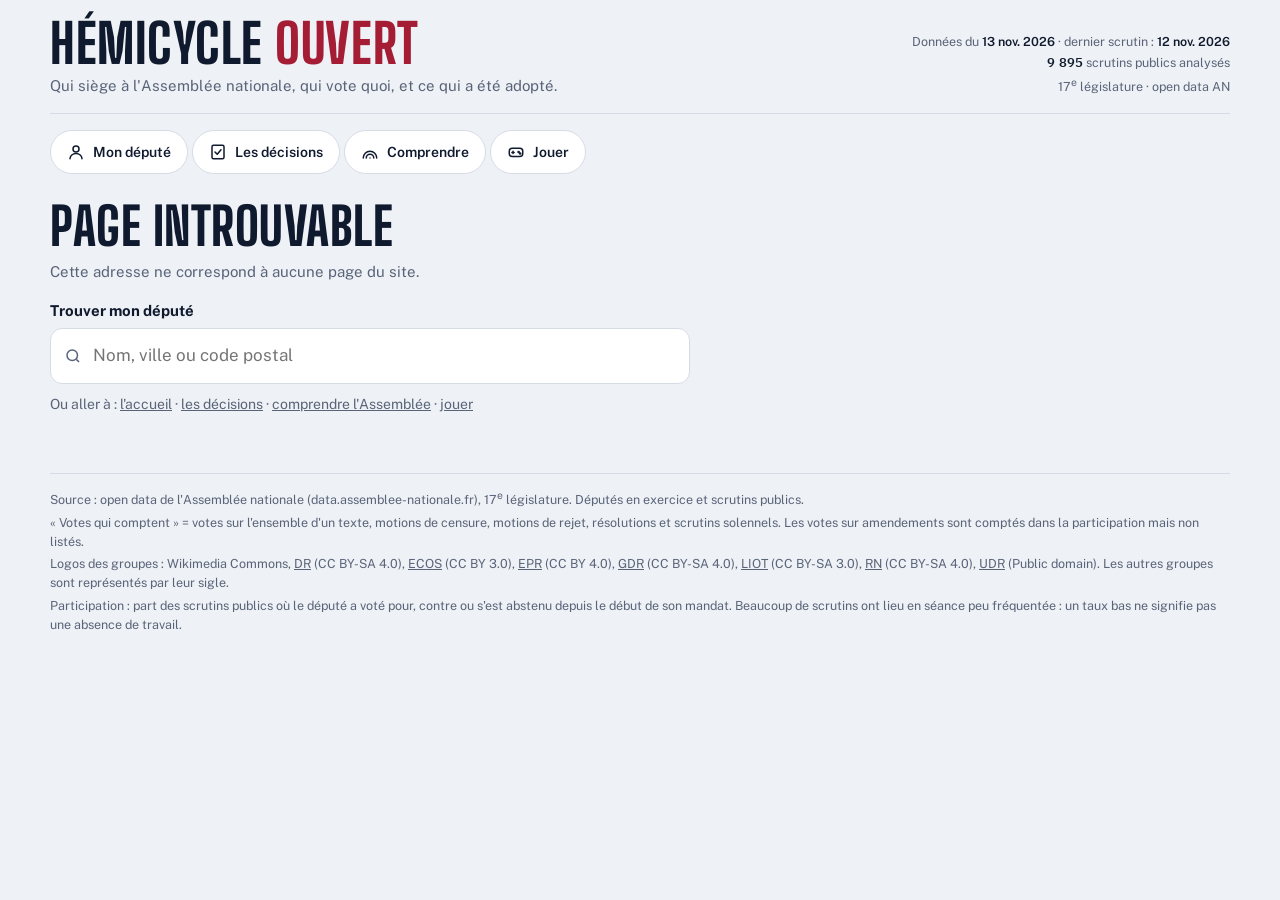
==== index.html @ 02a66fab "Page de vote : en-tête des colonnes pour, contre, abstentions Co-Authored-By: Claude Opus 5.5 <norep" ====
<!doctype html>
<html lang="fr">
<head>
<meta charset="utf-8">
<meta name="viewport" content="width=device-width, initial-scale=1, viewport-fit=cover">
<meta name="description" content="L'Assemblée nationale en un coup d'œil : hémicycle interactif, fiches des 577 députés, votes clés par thème et jeu « Devine le vote ».">
<style>:root{color-scheme:light;padding-top:env(safe-area-inset-top,0px);padding-bottom:env(safe-area-inset-bottom,0px)}body{margin:0;font:14px system-ui,sans-serif}img{max-width:100%}[hidden]{display:none!important}</style>
<title>Hémicycle ouvert</title>
<link rel="preconnect" href="https://fonts.googleapis.com">
<link rel="preconnect" href="https://fonts.gstatic.com" crossorigin>
<link rel="stylesheet" href="https://fonts.googleapis.com/css2?family=Big+Shoulders+Display:wght@600;800&family=IBM+Plex+Mono:wght@400;600&family=Public+Sans:ital,wght@0,400;0,500;0,600;0,700;1,400&display=swap">
<style>
:root{
  --bg:#EEF1F5; --surface:#FFFFFF; --surface-2:#F6F8FB; --ink:#101A2E; --muted:#5A6479; --line:#D6DCE6;
  --accent:#A51D35; --accent-ink:#FFFFFF; --pour:#23784A; --contre:#B3261E; --abst:#C07F0A; --absent:#B9C1CE;
  --shadow:0 1px 2px rgba(16,26,46,.06),0 8px 24px rgba(16,26,46,.06);
  --display:"Big Shoulders Display","Arial Narrow",Impact,sans-serif;
  --body:"Public Sans",system-ui,-apple-system,"Segoe UI",sans-serif;
  --mono:"IBM Plex Mono",ui-monospace,Menlo,Consolas,monospace;
}
@media (prefers-color-scheme: dark){
  :root:not([data-theme="light"]){
    color-scheme:dark;
    --bg:#0B111E; --surface:#141C2C; --surface-2:#1A2336; --ink:#E7EBF3; --muted:#98A2B7; --line:#27324A;
    --accent:#E2566C; --accent-ink:#1A0006; --pour:#4CC283; --contre:#F0605A; --abst:#E9AE3C; --absent:#46516A;
    --shadow:0 1px 2px rgba(0,0,0,.3),0 8px 24px rgba(0,0,0,.25);
  }
}
:root[data-theme="dark"]{
  color-scheme:dark;
  --bg:#0B111E; --surface:#141C2C; --surface-2:#1A2336; --ink:#E7EBF3; --muted:#98A2B7; --line:#27324A;
  --accent:#E2566C; --accent-ink:#1A0006; --pour:#4CC283; --contre:#F0605A; --abst:#E9AE3C; --absent:#46516A;
  --shadow:0 1px 2px rgba(0,0,0,.3),0 8px 24px rgba(0,0,0,.25);
}
*{box-sizing:border-box}
[hidden]{display:none!important}
body{background:var(--bg);color:var(--ink);font-family:var(--body);font-size:15px;line-height:1.5;padding-inline:16px}
.wrap{max-width:1180px;margin:0 auto;padding-block:20px 60px}
a{color:inherit}
button{font:inherit;color:inherit}
:focus-visible{outline:2px solid var(--accent);outline-offset:2px}
.num{font-family:var(--mono);font-variant-numeric:tabular-nums}

/* header */
header.top{display:flex;flex-wrap:wrap;align-items:flex-end;justify-content:space-between;gap:12px 24px;padding-bottom:16px;border-bottom:1px solid var(--line)}
.brand{text-decoration:none;color:inherit;display:block}
.brand-title{display:block;font-family:var(--display);font-weight:800;font-size:clamp(34px,6vw,54px);line-height:.9;letter-spacing:.01em;margin:0;text-transform:uppercase}
.brand-title span{color:var(--accent)}
.brand-sub{display:block;margin:6px 0 0;color:var(--muted);max-width:60ch}
.fresh{font-size:12.5px;color:var(--muted);display:flex;flex-direction:column;gap:2px;text-align:right}
.fresh b{color:var(--ink);font-weight:600}
.mainnav{display:flex;gap:4px;margin:16px 0 20px;flex-wrap:wrap}
.mainnav a{text-decoration:none;display:inline-flex;align-items:center;gap:8px;min-height:44px;border:1px solid var(--line);background:var(--surface);padding:9px 16px;border-radius:999px;cursor:pointer;font-weight:600;font-size:14px}
.mainnav a[aria-current="page"]{background:var(--ink);color:var(--bg);border-color:var(--ink)}

/* hemicycle */
.hemi-card{background:var(--surface);border:1px solid var(--line);border-radius:14px;padding:18px 18px 10px;box-shadow:var(--shadow)}
.hemi-head{display:flex;flex-wrap:wrap;gap:10px 16px;align-items:center;justify-content:space-between}
.hemi-head h2{font-family:var(--display);font-weight:800;font-size:26px;margin:0;text-transform:uppercase;letter-spacing:.02em}
.search{position:relative;flex:1 1 260px;max-width:380px}
.search input{width:100%;padding:10px 12px 10px 36px;border:1px solid var(--line);border-radius:10px;background:var(--surface-2);color:var(--ink);font:inherit}
.search svg{position:absolute;left:11px;top:50%;transform:translateY(-50%);width:16px;height:16px;stroke:var(--muted)}
.results{position:absolute;z-index:20;left:0;right:0;top:calc(100% + 4px);background:var(--surface);border:1px solid var(--line);border-radius:10px;box-shadow:var(--shadow);max-height:320px;overflow:auto}
.results button{display:flex;gap:10px;align-items:center;width:100%;text-align:left;padding:8px 12px;border:0;background:none;cursor:pointer}
.results button:hover,.results button:focus{background:var(--surface-2)}
.results small{color:var(--muted)}
.hemi-svg-wrap{position:relative;margin-top:6px}
svg.hemi{width:100%;height:auto;display:block}
#hemi{max-width:880px;margin:0 auto}
svg.hemi circle{transition:opacity .2s, r .15s;cursor:pointer}
svg.hemi circle.dim{opacity:.13}
svg.hemi circle.hit{stroke:var(--ink);stroke-width:2}
.hemi-center{position:absolute;left:50%;bottom:4%;transform:translateX(-50%);text-align:center;pointer-events:none}
.hemi-center .big{font-family:var(--display);font-weight:800;font-size:clamp(40px,8vw,72px);line-height:.85}
.hemi-center .lbl{font-size:12px;color:var(--muted);text-transform:uppercase;letter-spacing:.08em}
.tip{position:fixed;z-index:50;pointer-events:none;background:var(--ink);color:var(--bg);padding:6px 10px;border-radius:8px;font-size:13px;white-space:nowrap}
.tip small{opacity:.75}
.legend{display:flex;flex-wrap:wrap;gap:6px;margin:10px 0 6px}
.chip{display:inline-flex;align-items:center;gap:7px;border:1px solid var(--line);background:var(--surface);padding:5px 11px 5px 7px;border-radius:999px;cursor:pointer;font-size:13px;font-weight:600}
.chip .sw{width:14px;height:14px;border-radius:50%;box-shadow:inset 0 0 0 1px rgba(0,0,0,.15)}
.chip .n{font-family:var(--mono);font-weight:400;color:var(--muted);font-size:12px}
.chip[aria-pressed="true"]{border-color:var(--ink);box-shadow:inset 0 0 0 1px var(--ink)}
.hint{font-size:12.5px;color:var(--muted);margin:4px 0 0}

/* groups overview */
section.block{margin-top:26px}
.block-h{display:flex;align-items:baseline;justify-content:space-between;gap:12px;flex-wrap:wrap;margin-bottom:12px}
.block-h h1,.block-h h2{font-family:var(--display);font-weight:800;font-size:28px;margin:0;text-transform:uppercase;letter-spacing:.02em;text-wrap:balance}
.block-h p{margin:0;color:var(--muted);font-size:13.5px}
.gcards{display:grid;grid-template-columns:repeat(auto-fill,minmax(250px,1fr));gap:12px}
.gcard{background:var(--surface);border:1px solid var(--line);border-radius:12px;padding:14px 16px;cursor:pointer;text-align:left;display:grid;gap:8px;position:relative;overflow:hidden}
.gcard:hover{border-color:var(--muted)}
.gcard .band{position:absolute;inset:0 0 auto 0;height:5px}
.gbadge{position:relative;display:inline-grid;place-items:center;border-radius:12px;font-family:var(--display);font-weight:800;letter-spacing:.02em;line-height:1;overflow:hidden;box-shadow:inset 0 0 0 1px rgba(0,0,0,.12),0 1px 2px rgba(0,0,0,.12);flex:none}
.gbadge img{position:absolute;inset:0;width:100%;height:100%;object-fit:contain;background:#fff}
.gcard .gbadge{position:absolute;top:14px;right:14px;width:48px;height:48px;font-size:15px}
.gcard .ab{padding-right:56px;font-family:var(--display);font-weight:800;font-size:26px;line-height:1;margin-top:4px}
.gcard .ln{font-size:13px;color:var(--muted);min-height:2.6em;padding-right:56px}
.gcard .row{display:flex;justify-content:space-between;font-size:12.5px;color:var(--muted)}
.gcard .row b{color:var(--ink);font-family:var(--mono);font-weight:600}
.meter{height:6px;background:var(--surface-2);border-radius:3px;overflow:hidden}
.meter i{display:block;height:100%}

/* group panel */
.gpanel{background:var(--surface);border:1px solid var(--line);border-radius:14px;overflow:hidden;box-shadow:var(--shadow)}
.gp-top{padding:18px 20px;display:flex;flex-wrap:wrap;gap:14px 24px;align-items:center;justify-content:space-between;border-bottom:1px solid var(--line);position:relative}
.gp-top .band{position:absolute;left:0;top:0;bottom:0;width:8px}
.gp-top h1{font-family:var(--display);font-weight:800;font-size:clamp(28px,5vw,42px);line-height:.95;margin:0;text-transform:uppercase}
.gp-top .full{color:var(--muted);font-size:14px}
.back{border:1px solid var(--line);background:var(--surface-2);border-radius:8px;padding:6px 12px;cursor:pointer;font-size:13px;font-weight:600}
.stats{display:grid;grid-template-columns:repeat(auto-fit,minmax(140px,1fr));gap:1px;background:var(--line)}
.stat{background:var(--surface);padding:12px 16px}
.stat .v{font-family:var(--display);font-weight:800;font-size:30px;line-height:1}
.stat .k{font-size:12px;color:var(--muted);text-transform:uppercase;letter-spacing:.06em;margin-top:4px}
.gp-body{padding:16px 20px 20px;display:grid;gap:18px}
.toolbar{display:flex;flex-wrap:wrap;gap:8px;align-items:center}
.toolbar label{font-size:13px;color:var(--muted)}
select,.seg button{font:inherit;font-size:13px;border:1px solid var(--line);background:var(--surface-2);color:var(--ink);border-radius:8px;padding:6px 10px}
.seg{display:inline-flex;border:1px solid var(--line);border-radius:9px;overflow:hidden}
.seg button{border:0;border-radius:0;cursor:pointer;background:var(--surface)}
.seg button[aria-pressed="true"]{background:var(--ink);color:var(--bg)}
.members{display:grid;grid-template-columns:repeat(auto-fill,minmax(210px,1fr));gap:8px}
.mcard{display:flex;gap:10px;align-items:center;text-align:left;border:1px solid var(--line);background:var(--surface-2);border-radius:10px;padding:9px 10px;cursor:pointer;min-width:0}
.mcard:hover{border-color:var(--muted)}
.av{flex:none;width:38px;height:38px;border-radius:50%;display:grid;place-items:center;font-family:var(--display);font-weight:800;font-size:16px;color:#fff;text-shadow:0 1px 1px rgba(0,0,0,.35)}
.mcard .who{min-width:0;flex:1}
.mcard .nm{font-weight:600;font-size:14px;white-space:nowrap;overflow:hidden;text-overflow:ellipsis}
.mcard .pl{font-size:12px;color:var(--muted);white-space:nowrap;overflow:hidden;text-overflow:ellipsis}
.mcard .sc{font-family:var(--mono);font-size:12px;color:var(--muted);text-align:right}
.gvotes{display:grid;gap:6px}
.gv{display:grid;grid-template-columns:auto 1fr auto;gap:10px;align-items:center;font-size:13.5px;padding:6px 0;border-bottom:1px dashed var(--line)}
.gv:last-child{border-bottom:0}
.gv .t{min-width:0;overflow:hidden;text-overflow:ellipsis;white-space:nowrap}
.gv .d{font-family:var(--mono);font-size:12px;color:var(--muted)}

/* position pills */
.pos{display:inline-flex;align-items:center;gap:5px;font-size:12px;font-weight:700;padding:2px 9px;border-radius:999px;white-space:nowrap;text-transform:uppercase;letter-spacing:.04em}
.pos.p{background:color-mix(in srgb,var(--pour) 16%,transparent);color:var(--pour)}
.pos.c{background:color-mix(in srgb,var(--contre) 16%,transparent);color:var(--contre)}
.pos.a{background:color-mix(in srgb,var(--abst) 18%,transparent);color:var(--abst)}
.pos.n,.pos.x{background:var(--surface-2);color:var(--muted)}

/* votes */
.cats{display:flex;flex-wrap:wrap;gap:6px;margin-bottom:12px}
.cat{border:1px solid var(--line);background:var(--surface);border-radius:999px;padding:6px 12px;cursor:pointer;font-size:13px;font-weight:600;display:inline-flex;gap:6px;align-items:center}
.cat .n{font-family:var(--mono);font-weight:400;color:var(--muted);font-size:12px}
.cat[aria-pressed="true"]{background:var(--accent);color:var(--accent-ink);border-color:var(--accent)}
.cat[aria-pressed="true"] .n{color:inherit;opacity:.8}
.vlist{display:grid;gap:10px}
.vcard{background:var(--surface);border:1px solid var(--line);border-radius:12px;overflow:hidden}
.vsum{display:grid;cursor:pointer;grid-template-columns:1fr;gap:10px;padding:14px 16px;cursor:pointer;width:100%;text-align:left;border:0;background:none}
.vmeta{display:flex;flex-wrap:wrap;gap:6px 10px;align-items:center;font-size:12px;color:var(--muted)}
.tag{border:1px solid var(--line);border-radius:6px;padding:1px 7px;font-size:11.5px;font-weight:600;text-transform:uppercase;letter-spacing:.05em}
.res{font-weight:800;font-size:12px;text-transform:uppercase;letter-spacing:.06em;padding:2px 8px;border-radius:6px;color:#fff}
.res.ok{background:var(--pour)} .res.ko{background:var(--contre)}
:root .res{color:var(--surface)}
.vtitle{font-weight:600;font-size:16px;line-height:1.35;text-wrap:balance}
.vsub{font-size:13px;color:var(--muted);margin-top:2px}
.bar{display:flex;height:10px;border-radius:5px;overflow:hidden;background:var(--surface-2)}
.bar i{display:block;height:100%}
.bar .bp{background:var(--pour)} .bar .bc{background:var(--contre)} .bar .ba{background:var(--abst)}
.bnums{display:flex;gap:14px;font-size:12.5px;color:var(--muted);flex-wrap:wrap}
.bnums b{font-family:var(--mono);color:var(--ink)}
.gdots{display:flex;flex-wrap:wrap;gap:4px}
.gdot{display:inline-flex;align-items:center;gap:4px;font-size:11px;font-weight:700;padding:2px 7px 2px 3px;border-radius:999px;background:var(--surface-2)}
.gdot i{width:12px;height:12px;border-radius:50%;display:inline-block}
.vdetail{border-top:1px solid var(--line);padding:14px 16px;display:grid;grid-template-columns:minmax(0,1.1fr) minmax(0,1fr);gap:18px;background:var(--surface-2)}
@media (max-width:760px){.vdetail{grid-template-columns:1fr}}
.gtable{width:100%;border-collapse:collapse;font-size:13px}
.gtable td{padding:5px 4px;border-bottom:1px solid var(--line)}
.gtable td.r{text-align:right;font-family:var(--mono);font-variant-numeric:tabular-nums}
.minibar{display:flex;height:8px;border-radius:4px;overflow:hidden;min-width:90px;background:var(--surface)}
.minibar i{height:100%}
.links{display:flex;flex-wrap:wrap;gap:8px;margin-top:10px}
.lnk{display:inline-flex;align-items:center;gap:6px;font-size:13px;font-weight:600;text-decoration:none;border:1px solid var(--line);background:var(--surface);padding:6px 11px;border-radius:8px}
.lnk:hover{border-color:var(--accent);color:var(--accent)}
.lnk svg{width:13px;height:13px}
.more{display:block;margin:14px auto 0;border:1px solid var(--line);background:var(--surface);padding:9px 18px;border-radius:999px;cursor:pointer;font-weight:600}
.empty{padding:30px;text-align:center;color:var(--muted);background:var(--surface);border:1px dashed var(--line);border-radius:12px}

/* sheet */
.overlay{position:fixed;inset:0;background:rgba(8,12,22,.5);z-index:60;display:flex;justify-content:flex-end}
.sheet{background:var(--surface);width:min(520px,100%);height:100%;overflow:auto;box-shadow:-10px 0 40px rgba(0,0,0,.25);animation:slide .22s ease-out;padding-top:env(safe-area-inset-top,0px);padding-bottom:env(safe-area-inset-bottom,0px)}
@keyframes slide{from{transform:translateX(30px);opacity:.4}to{transform:none;opacity:1}}
@media (max-width:600px){.overlay{align-items:flex-end}.sheet{height:92%;border-radius:16px 16px 0 0;animation:up .22s ease-out}@keyframes up{from{transform:translateY(40px)}to{transform:none}}}
.sh-top{padding:20px 20px 16px;position:relative;border-bottom:1px solid var(--line)}
.sh-top .band{position:absolute;inset:0 0 auto 0;height:6px}
.sh-close{position:absolute;right:12px;top:14px;border:1px solid var(--line);background:var(--surface-2);border-radius:8px;width:34px;height:34px;cursor:pointer;font-size:18px;line-height:1}
.sh-id{display:flex;gap:14px;align-items:center;margin-top:6px;padding-right:40px}
.sh-id .av{width:58px;height:58px;font-size:24px}
.sh-id h3{margin:0;font-family:var(--display);font-weight:800;font-size:30px;line-height:.95;text-transform:uppercase;text-wrap:balance}
.sh-id .gname{font-size:13px;font-weight:600;margin-top:4px;display:flex;align-items:center;gap:6px}
.facts{display:grid;grid-template-columns:auto 1fr;gap:4px 14px;font-size:13.5px;margin-top:14px}
.facts dt{color:var(--muted)}
.facts dd{margin:0}
.sh-sec{padding:16px 20px;border-bottom:1px solid var(--line)}
.sh-sec h4{margin:0 0 10px;font-size:12px;text-transform:uppercase;letter-spacing:.08em;color:var(--muted)}
.gauges{display:grid;grid-template-columns:repeat(3,1fr);gap:10px}
.gauge{text-align:center}
.gauge svg{width:100%;max-width:92px;height:auto}
.gauge .k{font-size:11.5px;color:var(--muted);line-height:1.3}
.gauge .cmp{font-size:11px;color:var(--muted)}
.dvote{display:grid;grid-template-columns:1fr auto;gap:4px 10px;padding:8px 0;border-bottom:1px dashed var(--line);font-size:13.5px}
.dvote:last-child{border-bottom:0}
.dvote .pos,.gv .pos{align-self:start}
.dvote .d{font-family:var(--mono);font-size:11.5px;color:var(--muted)}
.dvote a{text-decoration:none}
.dvote a:hover{text-decoration:underline}
.note{font-size:12px;color:var(--muted);line-height:1.45}

/* game */
.game{background:var(--surface);border:1px solid var(--line);border-radius:14px;padding:22px;box-shadow:var(--shadow);max-width:760px}
.game .q{font-size:13px;text-transform:uppercase;letter-spacing:.08em;color:var(--muted)}
.game .who{display:flex;align-items:center;gap:10px;font-family:var(--display);font-weight:800;font-size:clamp(26px,5vw,38px);text-transform:uppercase;line-height:1;margin:10px 0}
.game .who .sw{width:22px;height:22px;border-radius:50%}
.game .txt{font-size:18px;font-weight:600;line-height:1.35;text-wrap:balance}
.game .ctx{font-size:13px;color:var(--muted);margin-top:6px}
.answers{display:grid;grid-template-columns:repeat(3,1fr);gap:10px;margin-top:18px}
@media (max-width:480px){.answers{grid-template-columns:1fr}}
.answers button{padding:14px 10px;border-radius:12px;border:2px solid var(--line);background:var(--surface-2);cursor:pointer;font-weight:800;font-size:15px;text-transform:uppercase;letter-spacing:.05em}
.answers button[data-v="pour"]:hover{border-color:var(--pour);color:var(--pour)}
.answers button[data-v="contre"]:hover{border-color:var(--contre);color:var(--contre)}
.answers button[data-v="abstention"]:hover{border-color:var(--abst);color:var(--abst)}
.answers button.right{border-color:var(--pour);background:color-mix(in srgb,var(--pour) 14%,var(--surface))}
.answers button.wrong{border-color:var(--contre);background:color-mix(in srgb,var(--contre) 12%,var(--surface))}
.verdict{margin-top:16px;padding:14px;border-radius:10px;background:var(--surface-2);font-size:14px}
.verdict b.ok{color:var(--pour)} .verdict b.ko{color:var(--contre)}
.score{display:flex;gap:18px;margin-top:18px;padding-top:14px;border-top:1px solid var(--line);font-size:13px;color:var(--muted);flex-wrap:wrap;align-items:center}
.score b{font-family:var(--display);font-weight:800;font-size:26px;color:var(--ink);margin-right:4px}
.next{margin-left:auto;border:0;background:var(--accent);color:var(--accent-ink);padding:10px 18px;border-radius:999px;font-weight:700;cursor:pointer}

.ib{display:inline-grid;place-items:center;width:20px;height:20px;border-radius:50%;border:1.5px solid var(--muted);color:var(--muted);font:700 12px/1 var(--body);font-style:normal;cursor:help;vertical-align:2px;margin-left:6px;background:var(--surface);flex:none;padding:0}
.ib:hover,.ib:focus-visible,.ib[aria-expanded="true"]{border-color:var(--accent);color:var(--accent-ink);background:var(--accent)}
.pop{position:fixed;z-index:70;width:min(360px,calc(100vw - 24px));background:var(--surface);color:var(--ink);border:1px solid var(--line);border-radius:12px;box-shadow:0 12px 36px rgba(8,12,22,.28);padding:14px 16px;font-size:14px;line-height:1.5}
.pop .k{font-size:11px;text-transform:uppercase;letter-spacing:.08em;color:var(--accent);font-weight:700;margin-bottom:4px}
.pop p{margin:0}
.pop .meta{margin-top:10px;padding-top:8px;border-top:1px dashed var(--line);display:grid;gap:3px;font-size:12.5px;color:var(--muted)}
.pop .meta b{color:var(--ink);font-weight:600}
.pop .src{font-size:11.5px;color:var(--muted);margin-top:8px;font-style:italic}
.tlist{display:grid;gap:10px;font-size:13.5px}
.trow{display:grid;grid-template-columns:22px 1fr;gap:8px;align-items:start}
.trow .ic{width:22px;height:22px;border-radius:6px;display:grid;place-items:center;background:var(--surface-2);color:var(--muted);font-weight:700;font-size:12px}
.trow b{font-weight:600}
.dport{border:1px solid var(--line);border-radius:8px;padding:8px 10px;background:var(--surface-2);display:grid;gap:3px;font-size:13px}
.dport .d{font-family:var(--mono);font-size:11.5px;color:var(--muted)}
.dport .m{color:var(--muted);font-style:italic}
.sh-sec h4 .ib{vertical-align:-5px}
.vresume{font-size:14px;margin:0 0 10px;padding:10px 12px;border-left:3px solid var(--accent);background:var(--surface)}
.qz{background:var(--surface);border:1px solid var(--line);border-radius:14px;box-shadow:var(--shadow);padding:22px;max-width:820px}
.qz-intro p{max-width:62ch;margin:0 0 10px}
.qz-intro ul{margin:0 0 16px;padding-left:18px;color:var(--muted);font-size:14px;display:grid;gap:4px}
.btn{border:0;background:var(--accent);color:var(--accent-ink);padding:11px 20px;border-radius:999px;font-weight:700;cursor:pointer;font-size:15px}
.btn.ghost{background:var(--surface-2);color:var(--ink);border:1px solid var(--line)}
.qz-top{display:flex;justify-content:space-between;align-items:center;gap:10px;font-size:13px;color:var(--muted);margin-bottom:8px}
.qz-prog{height:6px;border-radius:3px;background:var(--surface-2);overflow:hidden;margin-bottom:18px}
.qz-prog i{display:block;height:100%;background:var(--accent);transition:width .25s}
.qz-q{font-size:clamp(19px,3vw,24px);font-weight:700;line-height:1.3;text-wrap:balance;margin:6px 0 14px}
.qz-quote{margin:0 0 6px;padding:12px 14px;border-left:3px solid var(--line);background:var(--surface-2);border-radius:0 8px 8px 0;font-size:14px;line-height:1.5}
.qz-quote cite{display:block;margin-top:6px;font-size:12px;color:var(--muted);font-style:normal}
.qz-ans{display:grid;grid-template-columns:repeat(3,1fr);gap:10px;margin-top:18px}
@media (max-width:520px){.qz-ans{grid-template-columns:1fr}}
.qz-ans button{padding:14px 10px;border-radius:12px;border:2px solid var(--line);background:var(--surface-2);cursor:pointer;font-weight:800;font-size:15px}
.qz-ans button[data-a="p"]:hover,.qz-ans button[data-a="p"][aria-pressed="true"]{border-color:var(--pour);color:var(--pour)}
.qz-ans button[data-a="c"]:hover,.qz-ans button[data-a="c"][aria-pressed="true"]{border-color:var(--contre);color:var(--contre)}
.qz-ans button[data-a="s"]:hover,.qz-ans button[data-a="s"][aria-pressed="true"]{border-color:var(--muted)}
.qz-nav{display:flex;justify-content:space-between;margin-top:14px}
.qz-nav button{background:none;border:0;color:var(--muted);cursor:pointer;font-weight:600;font-size:13px;padding:6px 0}
.qz-win{display:flex;gap:18px;align-items:center;flex-wrap:wrap;padding:18px;border-radius:12px;border:2px solid var(--line);margin-bottom:18px}
.qz-win>div:nth-child(2){flex:1 1 240px;min-width:0}
.qz-win h3{margin:2px 0 4px;font-family:var(--display);font-weight:800;font-size:clamp(24px,3.6vw,32px);line-height:1;text-transform:uppercase;text-wrap:balance}
.qz-win .pct{font-family:var(--display);font-weight:800;font-size:48px;line-height:1;margin-left:auto}
.qz-rank{display:grid;gap:6px;margin:8px 0 20px}
.qz-rank .r{display:grid;grid-template-columns:70px 1fr 48px;gap:10px;align-items:center;font-size:13px;cursor:pointer;background:none;border:0;padding:2px 0;text-align:left}
.qz-rank .r b{font-weight:700}
.qz-rank .r .tr{height:12px;background:var(--surface-2);border-radius:6px;overflow:hidden}
.qz-rank .r .tr i{display:block;height:100%}
.qz-rank .r .v{font-family:var(--mono);text-align:right}
.qz-det{width:100%;border-collapse:collapse;font-size:13px}
.qz-det td:first-child{min-width:190px}
.qz-det td,.qz-det th{padding:7px 5px;border-bottom:1px solid var(--line);text-align:left;vertical-align:top}
.qz-det th{font-size:11px;text-transform:uppercase;letter-spacing:.06em;color:var(--muted);font-weight:600}
.qz-det .gd{display:flex;flex-wrap:wrap;gap:3px}
.qz-det .gd i{width:10px;height:10px;border-radius:50%;display:inline-block}
.qz-actions{display:flex;flex-wrap:wrap;gap:10px;margin:14px 0 6px}
footer{margin-top:40px;padding-top:14px;border-top:1px solid var(--line);font-size:12.5px;color:var(--muted);display:grid;gap:4px}
@media (prefers-reduced-motion:reduce){*{animation:none!important;transition:none!important}}
/* pages : en-têtes de vue, grande recherche, listes */
.view>h1:focus,.view h1:focus{outline:none}
.pagehead{padding:8px 0 18px}
.pagehead h1{font-family:var(--display);font-weight:800;font-size:clamp(32px,5.4vw,52px);line-height:.95;text-transform:uppercase;letter-spacing:.01em;margin:0 0 10px;text-wrap:balance}
.pagehead .lead{margin:0 0 16px;color:var(--muted);max-width:62ch}
.pagehead .lead b{color:var(--ink)}
.biglabel{display:block;font-weight:700;font-size:15px;margin:0 0 6px}
.search-big{max-width:640px}
.search-big input{padding:14px 14px 14px 42px;font-size:17px;border-radius:12px;background:var(--surface)}
.search-big svg{left:14px;width:18px;height:18px}
.pagehead .sub{margin:10px 0 0;color:var(--muted);font-size:14px}
.results a{display:flex;gap:10px;align-items:center;width:100%;text-decoration:none;padding:8px 12px;min-height:44px}
.results a:hover,.results a:focus{background:var(--surface-2)}
.deplist{columns:3 260px;column-gap:28px}
.dgrp{break-inside:avoid;margin:0 0 16px}
.dgrp h3{font-size:14px;margin:0 0 4px;text-transform:uppercase;letter-spacing:.06em}
.dgrp ul{list-style:none;margin:0;padding:0;display:grid;gap:2px}
.dgrp li{font-size:14px}
.dgrp li a{font-weight:600}
.dgrp small{color:var(--muted)}
.playcards{display:grid;grid-template-columns:repeat(auto-fit,minmax(260px,1fr));gap:14px}
.playcard{display:flex;flex-direction:column;gap:6px;padding:20px;border-radius:14px;border:1px solid var(--line);background:var(--surface);box-shadow:var(--shadow);text-decoration:none}
.playcard:hover{border-color:var(--accent)}
.pc-t{font-family:var(--display);font-weight:800;font-size:26px;text-transform:uppercase}
.pc-d{color:var(--muted)}
.res-vacant{display:flex;gap:10px;align-items:center;padding:8px 12px;min-height:44px;color:var(--muted)}
.lexlist{margin:0;display:grid;gap:10px;max-width:820px}
.lexitem{background:var(--surface);border:1px solid var(--line);border-radius:12px;padding:12px 16px}
.lexitem dt{font-weight:800;font-size:16px;scroll-margin-top:16px}
.lexitem dt:focus{outline:none}
.lexitem dt:target,.lexitem:has(dt:focus){border-color:var(--accent)}
.lexitem dd{margin:4px 0 0;color:var(--ink)}
a.lex{text-decoration:underline dotted;text-underline-offset:3px}
/* accueil */
.sr-only{position:absolute;width:1px;height:1px;padding:0;margin:-1px;overflow:hidden;clip:rect(0,0,0,0);white-space:nowrap;border:0}
.entries{display:grid;grid-template-columns:repeat(auto-fit,minmax(240px,1fr));gap:12px;margin:8px 0 6px}
.entry{display:flex;flex-direction:column;gap:4px;padding:16px 18px;border-radius:14px;border:1px solid var(--line);background:var(--surface);box-shadow:var(--shadow);text-decoration:none}
.entry:hover{border-color:var(--accent)}
.e-t{font-family:var(--display);font-weight:800;font-size:22px;text-transform:uppercase;letter-spacing:.01em}
.e-d{color:var(--muted);font-size:14px}
.vcards{display:grid;grid-template-columns:repeat(auto-fit,minmax(300px,1fr));gap:12px}
a.vcard.vlink{display:flex;flex-direction:column;gap:8px;padding:16px 18px;text-decoration:none}
a.vcard.vlink:hover{border-color:var(--accent)}
.vlink .vmeta{display:flex;flex-wrap:wrap;gap:6px 10px;align-items:center;font-size:12.5px;color:var(--muted)}
.vlink .vtitle{font-weight:700;font-size:16px;line-height:1.3}
.vbref{font-size:14px;color:var(--muted);display:-webkit-box;-webkit-line-clamp:3;-webkit-box-orient:vertical;overflow:hidden}
.vbref b{color:var(--ink)}
.vres{font-size:13.5px;font-weight:600}
.themechips{display:flex;flex-wrap:wrap;gap:6px;align-items:center;margin-top:12px}
.themechips .lbl{font-size:13px;color:var(--muted);margin-right:4px}
.themechips a{display:inline-flex;align-items:center;min-height:36px;padding:4px 12px;border-radius:999px;border:1px solid var(--line);background:var(--surface);text-decoration:none;font-size:13.5px;font-weight:600}
.gbar{display:flex;height:26px;border-radius:8px;overflow:hidden;gap:2px;background:var(--line)}
.gbar .seg{display:block;min-width:3px}
.gbar-legend{list-style:none;padding:0;margin:10px 0 0;display:flex;flex-wrap:wrap;gap:4px 14px}
.gbar-legend a{display:inline-flex;align-items:center;gap:6px;text-decoration:none;font-weight:600;font-size:13.5px;min-height:32px}
.gbar-legend .sw{width:11px;height:11px;border-radius:50%;display:inline-block}
.gbar-legend .n{color:var(--muted);font-weight:400}
.gbar-maj{margin:8px 0 0;font-size:14px}
.gbar-links{display:flex;flex-wrap:wrap;gap:8px 18px;margin:10px 0 0}
.gbar-links a{font-weight:600}
.btn.mobile-only{display:none}
@media (max-width:760px){.btn.mobile-only{display:inline-flex;align-items:center;justify-content:center;min-height:44px;margin-top:14px;text-decoration:none;width:100%}}
.block.play{border-top:1px dashed var(--line);padding-top:18px}
/* page d'un vote */
.crumb{font-size:14px;margin:4px 0 6px;display:flex;flex-wrap:wrap;gap:6px;align-items:center}
.crumb a{font-weight:600}
.smeta{margin:0 0 6px;color:var(--muted);font-size:14px}
.stitle{font-family:var(--display);font-weight:800;font-size:clamp(28px,4.4vw,44px);line-height:1;text-transform:uppercase;margin:0 0 16px;text-wrap:balance}
.sgrid{display:grid;grid-template-columns:minmax(0,1fr) 320px;gap:20px;align-items:start}
@media (max-width:960px){.sgrid{grid-template-columns:1fr}}
.resbox{background:var(--surface);border:1px solid var(--line);border-left:8px solid var(--contre);border-radius:14px;padding:16px 18px;box-shadow:var(--shadow);display:grid;gap:10px}
.resbox.ok{border-left-color:var(--pour)}
.resbox .big{font-family:var(--display);font-weight:800;font-size:44px;line-height:1;letter-spacing:.02em}
.resbox.ok .big{color:var(--pour)} .resbox.ko .big{color:var(--contre)}
.resbox p{margin:0}
.ssec{margin-top:22px}
.ssec h2,.sidecard h2{font-family:var(--display);font-weight:800;font-size:24px;text-transform:uppercase;margin:0 0 8px}
.ssec p{margin:0 0 8px;max-width:72ch}
.defbox{background:var(--surface-2);border:1px solid var(--line);border-radius:10px;padding:10px 12px;font-size:14px;margin-top:8px}
.glist{list-style:none;margin:8px 0 14px;padding:0;display:grid;gap:2px}
.grow{display:grid;grid-template-columns:12px 64px minmax(0,1fr) 92px 110px 150px;gap:10px;align-items:center;padding:8px 6px;border-bottom:1px solid var(--line)}
.grow .sw{width:12px;height:12px;border-radius:50%}
.gsig{font-weight:800;font-size:13px}
.gname{color:var(--muted);font-size:13.5px;min-width:0}
.gpos{font-weight:700;font-size:13.5px}
.gpos.p{color:var(--pour)} .gpos.c{color:var(--contre)} .gpos.a{color:var(--abst)}
.gnums{display:grid;grid-template-columns:repeat(3,1fr);gap:6px;text-align:right;font-size:13px}
@media (max-width:640px){
  .ghead{display:none}
  .grow{grid-template-columns:12px 64px minmax(0,1fr);row-gap:6px}
  .grow .sw{grid-row:1;grid-column:1}
  .grow .gsig{grid-row:1;grid-column:2}
  .grow .gpos{grid-row:1;grid-column:3;justify-self:end}
  .grow .gname{grid-row:2;grid-column:2/4}
  .grow .minibar{grid-row:3;grid-column:2/4}
  .grow .gnums{grid-row:4;grid-column:2/4;display:flex;gap:14px;text-align:left}
  .grow .gnums>span[title]::after{content:" " attr(title);font-family:var(--body);color:var(--muted)}
}
.ghead{display:grid;grid-template-columns:12px 64px minmax(0,1fr) 92px 110px 150px;gap:10px;font-size:12px;color:var(--muted);padding:0 6px;margin-top:8px}
.ghead .gnums{grid-column:6}
#vhemi{max-width:720px;margin:0 auto}
.hlegend{justify-content:center}
.hlegend i{display:inline-block;width:9px;height:9px;border-radius:50%}
.sidecard{background:var(--surface);border:1px solid var(--line);border-radius:14px;padding:16px;box-shadow:var(--shadow);margin-bottom:14px}
.sidecard h2{font-size:20px}
.sidecard .search{max-width:none}
.sidecard.links{display:grid;gap:8px}
.sidecard .lnk{justify-content:flex-start;cursor:pointer;font:inherit;font-size:13.5px;font-weight:600;color:var(--ink)}
.myvote{margin:12px 0 0}
.myvote a{font-weight:700}
.vrow{display:grid;gap:10px;padding:14px 16px;text-decoration:none}
.vrow:hover{border-color:var(--accent)}
.vrow .vtitle{display:block}
.vrow .vsub{display:block}
@media (max-width:640px){.ghead{display:none}}
/* navigation principale : icônes ; barre fixe en bas sur mobile */
.mainnav svg{width:18px;height:18px;flex:none}
@media (max-width:760px){
  body{padding-bottom:calc(72px + env(safe-area-inset-bottom,0px))}
  .mainnav{position:fixed;z-index:60;left:0;right:0;bottom:0;margin:0;display:grid;grid-template-columns:repeat(4,1fr);gap:0;background:var(--surface);border-top:1px solid var(--line);padding:4px 4px calc(4px + env(safe-area-inset-bottom,0px));box-shadow:0 -4px 16px rgba(16,26,46,.08)}
  .mainnav a{flex-direction:column;justify-content:center;gap:2px;min-height:56px;border:0;border-radius:10px;background:none;padding:4px 2px;font-size:11.5px;font-weight:600;text-align:center;line-height:1.15}
  .mainnav a svg{width:22px;height:22px}
  .mainnav a[aria-current="page"]{background:var(--surface-2);color:var(--accent);border:0}
  .overlay{padding-bottom:0}
  .brand-sub,.fresh{display:none}
  header.top{padding-bottom:10px}
  .brand-title{font-size:30px}
  .brand{display:flex;align-items:center;min-height:44px}
}

/* cibles tactiles d'au moins 44 × 44 px sur écran tactile ou étroit */
@media (max-width:760px), (pointer:coarse){
  .cat,.chip,.back,.more,.lnk,select,.seg button,.qz-nav button,.next,.themechips a,.gbar-legend a,.btn{min-height:44px}
  .sh-close{width:44px;height:44px}
  .crumb a{display:inline-flex;align-items:center;min-height:44px}
  a.lex,.defbox a{display:inline-block;padding-block:15px;margin-block:-15px}
  .gv .t a,.dvote a,.trow a,.gp-top .full a{display:inline-block;padding-block:12px;margin-block:-12px}
  .ib{width:44px;height:44px;margin:-12px -10px -12px -4px;border:0;background:none;position:relative;isolation:isolate;color:var(--muted)}
  .ib::before{content:"";position:absolute;inset:11px;border:1.5px solid currentColor;border-radius:50%;background:var(--surface);z-index:-1}
  .ib:hover,.ib:focus-visible,.ib[aria-expanded="true"]{background:none;color:var(--accent)}
}
</style>
</head>
<body>


<div class="wrap">
  <header class="top">
    <a class="brand" href="/">
      <span class="brand-title">Hémicycle <span>ouvert</span></span>
      <span class="brand-sub">Qui siège à l'Assemblée nationale, qui vote quoi, et ce qui a été adopté.</span>
    </a>
    <div class="fresh" id="fresh"></div>
  </header>

  <nav class="mainnav" aria-label="Navigation principale">
    <a href="/depute" data-nav="depute"><svg viewBox="0 0 24 24" fill="none" stroke="currentColor" stroke-width="2" stroke-linecap="round" stroke-linejoin="round" aria-hidden="true"><circle cx="12" cy="8" r="4"/><path d="M4 21c0-4 3.6-7 8-7s8 3 8 7"/></svg><span>Mon député</span></a>
    <a href="/votes" data-nav="votes"><svg viewBox="0 0 24 24" fill="none" stroke="currentColor" stroke-width="2" stroke-linecap="round" stroke-linejoin="round" aria-hidden="true"><rect x="4" y="3" width="16" height="18" rx="2"/><path d="m8 12 3 3 5-6"/></svg><span>Les décisions</span></a>
    <a href="/comprendre" data-nav="comprendre"><svg viewBox="0 0 24 24" fill="none" stroke="currentColor" stroke-width="2" stroke-linecap="round" stroke-linejoin="round" aria-hidden="true"><path d="M3 20a9 9 0 0 1 18 0"/><path d="M7 20a5 5 0 0 1 10 0"/><path d="M12 20v0"/></svg><span>Comprendre</span></a>
    <a href="/jouer" data-nav="jouer"><svg viewBox="0 0 24 24" fill="none" stroke="currentColor" stroke-width="2" stroke-linecap="round" stroke-linejoin="round" aria-hidden="true"><rect x="3" y="7" width="18" height="11" rx="4"/><path d="M8 11v3M6.5 12.5h3"/><circle cx="15.5" cy="12" r=".8" fill="currentColor"/><circle cx="17.5" cy="14" r=".8" fill="currentColor"/></svg><span>Jouer</span></a>
  </nav>

  <main id="main">
    <div id="view-home" class="view" hidden>
      <section class="pagehead">
        <h1 tabindex="-1">Ce que fait votre Assemblée, en clair.</h1>
        <p class="lead" id="homeFresh"></p>
        <label class="biglabel" for="qHome">Trouver mon député</label>
        <div class="search search-big" data-search="qHome">
            <svg viewBox="0 0 24 24" fill="none" stroke-width="2" aria-hidden="true"><circle cx="11" cy="11" r="7"/><path d="m20 20-3.5-3.5"/></svg>
            <input id="qHome" type="search" placeholder="Nom, ville ou code postal" autocomplete="off" aria-label="Trouver mon député">
            <div class="results" id="qHome-results" hidden></div>
          </div>
        <p class="sub">Ou parcourir <a href="/depute">par département</a> · <a href="/depute">la liste des <span class="ndeps"></span> députés</a></p>
      </section>
      <nav class="entries" aria-label="Entrées principales">
        <a class="entry" href="/depute"><span class="e-t">Mon député</span><span class="e-d">Qui me représente à l'Assemblée, et ce qu'il ou elle a voté.</span></a>
        <a class="entry" href="/votes"><span class="e-t">Ce que l'Assemblée a décidé</span><span class="e-d">Les votes clés par thème, avec la position de chaque groupe.</span></a>
        <a class="entry" href="/comprendre"><span class="e-t">Comprendre l'Assemblée</span><span class="e-d">L'hémicycle, les groupes politiques et les mots de la procédure.</span></a>
      </nav>
      <section class="block" aria-labelledby="hDec">
        <div class="block-h"><h2 id="hDec">Les dernières décisions</h2><p><a href="/votes">Toutes les décisions</a></p></div>
        <div class="vcards" id="homeVotes"></div>
        <div class="themechips" id="homeThemes"></div>
      </section>
      <section class="block" aria-labelledby="hGlance">
        <div class="block-h"><h2 id="hGlance">L'Assemblée en un coup d'œil</h2></div>
        <div id="homeGroups"></div>
        <a class="btn mobile-only" href="/depute"><span>Voir les <span class="ndeps"></span> députés en liste</span></a>
      </section>
      <section class="block play" aria-labelledby="hPlay">
        <div class="block-h"><h2 id="hPlay">Jouer</h2><p>Pour tester ses connaissances, à partir des vrais votes.</p></div>
        <div class="playcards">
          <a class="playcard" href="/jouer/devine"><span class="pc-t">Devine le vote</span><span class="pc-d">Un vrai scrutin, un vrai groupe : comment la majorité du groupe a-t-elle voté ?</span></a>
          <a class="playcard" href="/jouer/groupe"><span class="pc-t">Trouve ton groupe</span><span class="pc-d">20 vrais votes : répondez, et découvrez quel groupe a voté comme vous.</span></a>
        </div>
      </section>
    </div>

    <div id="view-depute" class="view" hidden>
      <section class="pagehead">
        <h1 tabindex="-1">Mon député</h1>
        <label class="biglabel" for="qDep">Trouver mon député</label>
        <div class="search search-big" data-search="qDep">
            <svg viewBox="0 0 24 24" fill="none" stroke-width="2" aria-hidden="true"><circle cx="11" cy="11" r="7"/><path d="m20 20-3.5-3.5"/></svg>
            <input id="qDep" type="search" placeholder="Nom, ville ou code postal" autocomplete="off" aria-label="Trouver mon député">
            <div class="results" id="qDep-results" hidden></div>
          </div>
      </section>
      <section class="block" aria-labelledby="parDep">
        <div class="block-h"><h2 id="parDep">Par département</h2><p><span class="ndeps"></span> députés en exercice</p></div>
        <div class="deplist" id="deplist"></div>
      </section>
    </div>

    <div id="view-hemi" class="view" hidden>
      <section class="pagehead">
        <h1 tabindex="-1">Comprendre l'Assemblée</h1>
        <p class="lead">Les 577 sièges de l'hémicycle, les groupes politiques et les mots de la procédure parlementaire. Voir aussi <a href="/groupes">les 12 groupes</a> et <a href="/lexique">le lexique</a>.</p>
      </section>
      <div id="hemiGroups" class="block" style="margin-top:0"></div>
      <div class="hemi-card">
        <div class="hemi-head">
          <h2>577 sièges, 12 groupes</h2>
          <div class="search">
            <svg viewBox="0 0 24 24" fill="none" stroke-width="2" aria-hidden="true"><circle cx="11" cy="11" r="7"/><path d="m20 20-3.5-3.5"/></svg>
            <input id="q" type="search" placeholder="Un nom, un département, un n° (ex. 69)…" autocomplete="off" aria-label="Rechercher un député dans l'hémicycle">
            <div class="results" id="results" hidden></div>
          </div>
        </div>
        <div class="legend" id="legend"></div>
        <div class="hemi-svg-wrap">
          <svg class="hemi" id="hemi" viewBox="0 0 1000 520" role="img" aria-label="Hémicycle de l'Assemblée nationale"></svg>
          <div class="hemi-center"><div class="big" id="hc-big">577</div><div class="lbl" id="hc-lbl">députés</div></div>
        </div>
        <p class="hint" id="hemiHint">Survolez un siège pour voir le député, cliquez pour ouvrir sa fiche. Les groupes sont placés de gauche à droite comme dans l'hémicycle.</p>
      </div>
    </div>

    <div id="view-groupes" class="view" hidden>
      <section class="block" id="groupsArea" style="margin-top:0"></section>
    </div>

    <div id="view-votes" class="view" hidden>
      <section class="block" style="margin-top:0">
        <div class="block-h">
          <h1 tabindex="-1">Les décisions</h1>
          <p id="vcount"></p>
        </div>
        <div class="cats" id="cats"></div>
        <div class="toolbar" style="margin-bottom:12px">
          <div class="seg" id="resSeg">
            <button aria-pressed="false" data-r="all">Tous</button>
            <button aria-pressed="true" data-r="adopté">Adoptés</button>
            <button aria-pressed="false" data-r="rejeté">Rejetés</button>
          </div>
          <label for="kindSel">Type</label>
          <select id="kindSel">
            <option value="">Tous les types</option>
            <option>Projet de loi</option>
            <option>Proposition de loi</option>
            <option>Motion de censure</option>
            <option>Motion de rejet</option>
            <option>Résolution</option>
          </select>
          <div class="search" style="max-width:300px">
            <svg viewBox="0 0 24 24" fill="none" stroke-width="2" aria-hidden="true"><circle cx="11" cy="11" r="7"/><path d="m20 20-3.5-3.5"/></svg>
            <input id="vq" type="search" placeholder="Chercher un texte…" aria-label="Chercher un texte">
          </div>
        </div>
        <div class="vlist" id="vlist"></div>
        <button class="more" id="more" hidden>Voir plus de votes</button>
      </section>
    </div>

    <div id="view-scrutin" class="view" hidden></div>

    <div id="view-jouer" class="view" hidden>
      <section class="pagehead">
        <h1 tabindex="-1">Jouer</h1>
        <p class="lead">Deux jeux construits à partir des vrais votes de l'Assemblée.</p>
      </section>
      <div class="playcards">
        <a class="playcard" href="/jouer/devine"><span class="pc-t">Devine le vote</span><span class="pc-d">Un vrai scrutin, un vrai groupe : comment la majorité du groupe a-t-elle voté ?</span></a>
        <a class="playcard" href="/jouer/groupe"><span class="pc-t">Trouve ton groupe</span><span class="pc-d">20 vrais votes : répondez, et découvrez quel groupe a voté comme vous.</span></a>
      </div>
    </div>

    <div id="view-game" class="view" hidden>
      <section class="block" style="margin-top:0">
        <div class="block-h">
          <h1 tabindex="-1">Devine le vote</h1>
          <p>Un vrai scrutin, un vrai groupe. Comment la majorité du groupe a-t-elle voté ?</p>
        </div>
        <div class="game" id="game"></div>
      </section>
    </div>
    <div id="view-quiz" class="view" hidden>
      <section class="block" style="margin-top:0">
        <div class="block-h">
          <h1 tabindex="-1">Trouve ton groupe</h1>
          <p>20 vrais votes de l'Assemblée. Répondez, et découvrez quel groupe a voté comme vous.</p>
        </div>
        <div id="quiz"></div>
      </section>
    </div>

    <div id="view-lexique" class="view" hidden>
      <section class="pagehead">
        <h1 tabindex="-1">Lexique</h1>
        <p class="lead">Les mots de la procédure parlementaire employés sur ce site.</p>
      </section>
      <div id="lexique"></div>
    </div>

    <div id="view-introuvable" class="view" hidden>
      <section class="pagehead">
        <h1 tabindex="-1">Page introuvable</h1>
        <p class="lead" id="nfMsg">Cette adresse ne correspond à aucune page du site.</p>
        <label class="biglabel" for="qNf">Trouver mon député</label>
        <div class="search search-big" data-search="qNf">
            <svg viewBox="0 0 24 24" fill="none" stroke-width="2" aria-hidden="true"><circle cx="11" cy="11" r="7"/><path d="m20 20-3.5-3.5"/></svg>
            <input id="qNf" type="search" placeholder="Nom, ville ou code postal" autocomplete="off" aria-label="Trouver mon député">
            <div class="results" id="qNf-results" hidden></div>
          </div>
        <p class="sub">Ou aller à : <a href="/">l'accueil</a> · <a href="/votes">les décisions</a> · <a href="/comprendre">comprendre l'Assemblée</a> · <a href="/jouer">jouer</a></p>
      </section>
    </div>
  </main>

  <footer>
    <div>Source : open data de l'Assemblée nationale (data.assemblee-nationale.fr), 17<sup>e</sup> législature. Députés en exercice et scrutins publics.</div>
    <div>« Votes qui comptent » = votes sur l'ensemble d'un texte, motions de censure, motions de rejet, résolutions et scrutins solennels. Les votes sur amendements sont comptés dans la participation mais non listés.</div>
    <div id="logoCredits"></div>
    <div>Participation : part des scrutins publics où le député a voté pour, contre ou s'est abstenu depuis le début de son mandat. Beaucoup de scrutins ont lieu en séance peu fréquentée : un taux bas ne signifie pas une absence de travail.</div>
  </footer>
</div>
<div class="tip" id="tip" hidden></div>
<div class="pop" id="pop" role="tooltip" hidden></div>
<div class="overlay" id="overlay" hidden><aside class="sheet" id="sheet" role="dialog" aria-modal="true" aria-label="Fiche député"></aside></div>

<script id="data" type="application/json">{"cats":[["censure","Censure"],["immigration","Immigration"],["defense","Armées & défense"],["finances","Budget & finances"],["sante","Santé"],["education","Éducation & jeunesse"],["justice","Sécurité & justice"],["ecologie","Écologie & énergie"],["agriculture","Agriculture"],["social","Travail & social"],["territoires","Logement & territoires"],["economie","Économie & numérique"],["institutions","Institutions & Europe"],["societe","Société & droits"],["culture","Culture & sport"],["autres","Autres sujets"]],"generated":"2026-11-13T05:00:34+00:00","lastScrutin":"2026-11-12","nScrutins":9895,"groups":[{"id":"PO845401","l":"Rassemblement National","a":"RN","col":"#313567"},{"id":"PO845425","l":"Droite Républicaine","a":"DR","col":"#8CB0DC"},{"id":"PO845514","l":"Gauche Démocrate et Républicaine","a":"GDR","col":"#830E21"},{"id":"PO845454","l":"Les Démocrates","a":"DEM","col":"#F07E26"},{"id":"PO845419","l":"Socialistes et apparentés","a":"SOC","col":"#F5B4CE"},{"id":"PO845485","l":"Libertés, Indépendants, Outre-mer et Territoires","a":"LIOT","col":"#FFD96F"},{"id":"PO845413","l":"La France insoumise - Nouveau Front Populaire","a":"LFI-NFP","col":"#C00D0D"},{"id":"PO872880","l":"Union des droites pour la République","a":"UDR","col":"#3367A7"},{"id":"PO845407","l":"Ensemble pour la République","a":"EPR","col":"#7B4591"},{"id":"PO845439","l":"Écologiste et Social","a":"ECOS","col":"#77AA79"},{"id":"PO840056","l":"Non inscrit","a":"NI","col":"#8D949A"},{"id":"PO845470","l":"Horizons & Indépendants","a":"HOR","col":"#B5E2F9"}],"deputes":[{"id":"PA841605","c":"M.","p":"Antoine","n":"Golliot","g":"PO845401","gq":"Membre","dep":"Pas-de-Calais","nd":"62","ci":"5","r":"Hauts-de-France","s":"077","b":"1985-08-13","pr":"Technicien","com":"Finances","comq":"Membre","pp":"Rassemblement national","d":"2024-07-07","pe":"0","part":3021,"elig":9895,"loy":95,"kp":155,"ke":330,"hv":"golliot-antoine-27428","sl":"antoine-golliot"},{"id":"PA793872","c":"Mme","p":"Nathalie","n":"Oziol","g":"PO845413","gq":"Membre","dep":"Hérault","nd":"34","ci":"2","r":"Occitanie","s":"548","b":"1990-02-18","pr":"Professeur, profession scientifique","com":"Affaires étrangères","comq":"Membre","pp":"La France Insoumise","d":"2024-06-30","pe":"1","part":2574,"elig":9895,"loy":100,"kp":151,"ke":330,"hv":"oziol-nathalie-24182","sl":"nathalie-oziol"},{"id":"PA841553","c":"M.","p":"Thierry","n":"Tesson","g":"PO845401","gq":"Membre","dep":"Nord","nd":"59","ci":"17","r":"Hauts-de-France","s":"021","b":"1957-04-22","pr":"Ancien cadre","com":"Affaires culturelles et éducation","comq":"Membre","pp":"Rassemblement national","d":"2024-07-07","pe":"0","part":3068,"elig":9895,"loy":95,"kp":134,"ke":330,"hv":"tesson-thierry-27465","sl":"thierry-tesson"},{"id":"PA607193","c":"Mme","p":"Sophie","n":"Errante","g":"PO840056","gq":"Député non-inscrit","dep":"Loire-Atlantique","nd":"44","ci":"10","r":"Pays de la Loire","s":"401","b":"1971-07-22","pr":"Industriel-Chef d'entreprise","com":"Défense","comq":"Membre","pp":"Régions et peuples solidaires","d":"2024-07-07","pe":"1","part":931,"elig":9895,"loy":82,"kp":61,"ke":330,"hv":"errante-sophie","sl":"sophie-errante"},{"id":"PA267042","c":"M.","p":"Yannick","n":"Favennec-Bécot","g":"PO845485","gq":"Membre","dep":"Mayenne","nd":"53","ci":"3","r":"Pays de la Loire","s":"454","b":"1958-08-12","pr":"Directeur de cabinet","com":"Défense","comq":"Membre","pp":"Horizons","d":"2024-07-07","pe":"1","part":809,"elig":9895,"loy":77,"kp":103,"ke":330,"hv":"favennec-becot-yannick","sl":"yannick-favennec-becot"},{"id":"PA795156","c":"Mme","p":"Fatiha","n":"Keloua Hachi","g":"PO845419","gq":"Membre","dep":"Seine-Saint-Denis","nd":"93","ci":"8","r":"Ile-de-France","s":"416","b":"1971-06-05","pr":"Professeur, profession scientifique","com":"Affaires culturelles et éducation","comq":"Membre","pp":"Parti socialiste","d":"2024-07-07","pe":"1","part":1788,"elig":9895,"loy":92,"kp":143,"ke":330,"hv":"keloua-hachi-fatiha-24329","sl":"fatiha-keloua-hachi"},{"id":"PA795176","c":"M.","p":"Nicolas","n":"Metzdorf","g":"PO845407","gq":"Membre","dep":"Nouvelle-Calédonie","nd":"988","ci":"1","r":"Nouvelle-Calédonie","s":"385","b":"1988-05-20","pr":"Ingénieur et cadre technique d'entreprise","com":"Finances","comq":"Membre","pp":"Générations NC","d":"2024-07-07","pe":"1","part":1279,"elig":9895,"loy":92,"kp":102,"ke":330,"hv":"metzdorf-nicolas","sl":"nicolas-metzdorf"},{"id":"PA842085","c":"M.","p":"Sébastien","n":"Humbert","g":"PO845401","gq":"Membre","dep":"Vosges","nd":"88","ci":"4","r":"Grand Est","s":"081","b":"1990-07-10","pr":"Cadre de la fonction publique","com":"Développement durable","comq":"Membre","pp":"Rassemblement national","d":"2024-07-07","pe":"0","part":5663,"elig":9895,"loy":96,"kp":223,"ke":330,"hv":"humbert-sebastien-27437","sl":"sebastien-humbert"},{"id":"PA720138","c":"Mme","p":"Laetitia","n":"Saint-Paul","g":"PO845470","gq":"Membre","dep":"Maine-et-Loire","nd":"49","ci":"4","r":"Pays de la Loire","s":"228","b":"1981-01-21","pr":"Officier de l'armée de Terre","com":"Affaires étrangères","comq":"Secrétaire","pp":"Horizons","d":"2024-07-07","pe":"1","part":2354,"elig":9895,"loy":94,"kp":146,"ke":330,"hv":"saint-paul-laetitia","sl":"laetitia-saint-paul"},{"id":"PA720614","c":"Mme","p":"Marine","n":"Le Pen","g":"PO845401","gq":"Membre","dep":"Pas-de-Calais","nd":"62","ci":"11","r":"Hauts-de-France","s":"036","b":"1968-08-05","pr":"Avocate","com":"Affaires étrangères","comq":"Membre","pp":"Rassemblement national","d":"2024-06-30","pe":"1","part":849,"elig":9895,"loy":93,"kp":106,"ke":330,"hv":"le-pen-marine","sl":"marine-le-pen"},{"id":"PA841395","c":"M.","p":"Maxime","n":"Michelet","g":"PO872880","gq":"Membre","dep":"Marne","nd":"51","ci":"3","r":"Grand Est","s":"112","b":"1992-04-19","pr":"Historien","com":"Affaires culturelles et éducation","comq":"Membre","pp":"UDR - Union des Droites pour la République","d":"2024-07-07","pe":"0","part":3005,"elig":9895,"loy":98,"kp":168,"ke":330,"hv":"michelet-maxime-27504","sl":"maxime-michelet"},{"id":"PA368","c":"M.","p":"Michel","n":"Barnier","g":"PO845425","gq":"Membre","dep":"Paris","nd":"75","ci":"2","r":"Ile-de-France","s":"180","b":"1951-01-09","pr":"Ancien Premier ministre","com":"Affaires étrangères","comq":"Membre","pp":"Les Républicains","d":"2025-09-28","pe":"1","cm":"élection partielle, remplacement d'un député démissionnaire d'office","part":613,"elig":6841,"loy":88,"kp":68,"ke":181,"hv":"barnier-michel-27734","sl":"michel-barnier"},{"id":"PA720560","c":"Mme","p":"Perrine","n":"Goulet","g":"PO845454","gq":"Membre","dep":"Nièvre","nd":"58","ci":"1","r":"Bourgogne-Franche-Comté","s":"338","b":"1978-03-19","pr":"Autre cadre (secteur privé)","com":"Finances","comq":"Membre","pp":"Ensemble ! (majorité présidentielle)","d":"2024-07-07","pe":"1","part":1749,"elig":9895,"loy":92,"kp":130,"ke":330,"hv":"goulet-perrine","sl":"perrine-goulet"},{"id":"PA795864","c":"M.","p":"Pierre","n":"Cazeneuve","g":"PO845407","gq":"Membre","dep":"Hauts-de-Seine","nd":"92","ci":"7","r":"Ile-de-France","s":"284","b":"1995-03-11","pr":"Cadre de la fonction publique","com":"Finances","comq":"Membre","pp":"Ensemble ! (majorité présidentielle)","d":"2024-06-30","pe":"1","part":2173,"elig":9895,"loy":93,"kp":175,"ke":330,"hv":"cazeneuve-pierre-19678","sl":"pierre-cazeneuve"},{"id":"PA267780","c":"Mme","p":"Agnès","n":"Firmin Le Bodo","g":"PO845470","gq":"Membre","dep":"Seine-Maritime","nd":"76","ci":"7","r":"Normandie","s":"234","b":"1968-11-20","pr":"Pharmacien","com":"Lois","comq":"Membre","pp":"Horizons","d":"2024-07-07","pe":"1","part":2331,"elig":9895,"loy":92,"kp":149,"ke":330,"hv":"firmin-le-bodo-agnes","sl":"agnes-firmin-le-bodo"},{"id":"PA266808","c":"M.","p":"Vincent","n":"Rolland","g":"PO845425","gq":"Membre","dep":"Savoie","nd":"73","ci":"2","r":"Auvergne-Rhône-Alpes","s":"201","b":"1970-02-01","pr":"Collaborateur parlementaire","com":"Affaires économiques","comq":"Secrétaire","pp":"Les Républicains","d":"2024-07-07","pe":"1","part":1758,"elig":9895,"loy":93,"kp":127,"ke":330,"hv":"rolland-vincent-7763","sl":"vincent-rolland"},{"id":"PA841191","c":"Mme","p":"Sandrine","n":"Nosbé","g":"PO845413","gq":"Membre","dep":"Isère","nd":"38","ci":"9","r":"Auvergne-Rhône-Alpes","s":"639","b":"1972-10-29","pr":"Employé administratif d'entreprise","com":"Affaires économiques","comq":"Membre","pp":"La France Insoumise","d":"2024-07-07","pe":"0","part":4121,"elig":9895,"loy":100,"kp":219,"ke":330,"hv":"nosbe-sandrine-27509","sl":"sandrine-nosbe"},{"id":"PA718674","c":"Mme","p":"Olga","n":"Givernet","g":"PO845407","gq":"Membre","dep":"Ain","nd":"01","ci":"3","r":"Auvergne-Rhône-Alpes","s":"301","b":"1981-10-17","pr":"Ingénieure","com":"Développement durable","comq":"Membre","pp":"Ensemble ! (majorité présidentielle)","d":"2024-07-07","pe":"1","cm":"reprise de l'exercice du mandat d'un ancien membre du Gouvernement","part":2030,"elig":9895,"loy":93,"kp":115,"ke":330,"hv":"givernet-olga","sl":"olga-givernet"},{"id":"PA840947","c":"Mme","p":"Catherine","n":"Hervieu","g":"PO845439","gq":"Membre","dep":"Côte-d'Or","nd":"21","ci":"2","r":"Bourgogne-Franche-Comté","s":"531","b":"1958-05-09","pr":"Psychologue scolaire","com":"Défense","comq":"Membre","pp":"Les Écologistes - EELV","d":"2024-07-07","pe":"0","part":3096,"elig":9895,"loy":93,"kp":167,"ke":330,"hv":"hervieu-catherine","sl":"catherine-hervieu"},{"id":"PA2940","c":"Mme","p":"Dominique","n":"Voynet","g":"PO845439","gq":"Membre","dep":"Doubs","nd":"25","ci":"2","r":"Bourgogne-Franche-Comté","s":"495","b":"1958-11-04","pr":"Médecin","com":"Affaires culturelles et éducation","comq":"Membre","pp":"Les Écologistes - EELV","d":"2024-07-07","pe":"1","part":3264,"elig":9895,"loy":95,"kp":168,"ke":330,"hv":"voynet-dominique-8816","sl":"dominique-voynet"},{"id":"PA794038","c":"M.","p":"Yannick","n":"Neuder","g":"PO845425","gq":"Membre","dep":"Isère","nd":"38","ci":"7","r":"Auvergne-Rhône-Alpes","s":"190","b":"1969-03-15","pr":"Cardiologue","com":"Défense","comq":"Membre","pp":"Les Républicains","d":"2024-07-07","pe":"1","cm":"reprise de l'exercice du mandat d'un ancien membre du Gouvernement","part":414,"elig":9895,"loy":89,"kp":53,"ke":330,"hv":"neuder-yannick","sl":"yannick-neuder"},{"id":"PA795664","c":"M.","p":"Paul","n":"Midy","g":"PO845407","gq":"Membre","dep":"Essonne","nd":"91","ci":"5","r":"Ile-de-France","s":"256","b":"1983-01-25","pr":"Chef d'entreprise de 10 salariés ou plus","com":"Finances","comq":"Membre","pp":"Ensemble ! (majorité présidentielle)","d":"2024-07-07","pe":"1","part":2806,"elig":9895,"loy":93,"kp":133,"ke":330,"hv":"midy-paul-24266","sl":"paul-midy"},{"id":"PA720146","c":"M.","p":"Denis","n":"Masséglia","g":"PO845407","gq":"Membre","dep":"Maine-et-Loire","nd":"49","ci":"5","r":"Pays de la Loire","s":"376","b":"1981-04-11","pr":"Ingénieur Arts et métiers","com":"Finances","comq":"Membre","pp":"Ensemble ! (majorité présidentielle)","d":"2024-07-07","pe":"1","part":2517,"elig":9895,"loy":94,"kp":121,"ke":330,"hv":"masseglia-denis","dp":[["13 avril 2026","Projet de loi n° 2630 actualisant la programmation militaire pour les années 2024 à 2030 et portant diverses dispositions intéressant la défense","Être absent pour la totalité du processus législatif concerné","Je suis actuellement en disponibilité de l'entreprise THALES."]],"sl":"denis-masseglia"},{"id":"PA796062","c":"M.","p":"Thomas","n":"Portes","g":"PO845413","gq":"Membre","dep":"Seine-Saint-Denis","nd":"93","ci":"3","r":"Ile-de-France","s":"633","b":"1985-11-18","pr":"Cheminot","com":"Lois","comq":"Membre","pp":"La France Insoumise","d":"2024-07-07","pe":"1","part":3385,"elig":9895,"loy":100,"kp":186,"ke":330,"hv":"portes-thomas-24240","sl":"thomas-portes"},{"id":"PA793382","c":"M.","p":"Emmanuel","n":"Taché","g":"PO845401","gq":"Membre","dep":"Bouches-du-Rhône","nd":"13","ci":"16","r":"Provence-Alpes-Côte d'Azur","s":"151","b":"1975-02-20","pr":"Cadre de la fonction publique","com":"Défense","comq":"Membre","pp":"Rassemblement national","d":"2024-07-07","pe":"1","part":1274,"elig":9895,"loy":93,"kp":122,"ke":330,"hv":"tache-emmanuel-24318","sl":"emmanuel-tache"},{"id":"PA607619","c":"M.","p":"Paul","n":"Molac","g":"PO845485","gq":"Membre","dep":"Morbihan","nd":"56","ci":"4","r":"Bretagne","s":"464","b":"1962-05-21","pr":"Professeur du secondaire","com":"Lois","comq":"Secrétaire","pp":"Régions et peuples solidaires","d":"2024-07-07","pe":"1","part":1434,"elig":9895,"loy":80,"kp":142,"ke":330,"hv":"molac-paul","sl":"paul-molac"},{"id":"PA794778","c":"Mme","p":"Sandra","n":"Regol","g":"PO845439","gq":"Membre","dep":"Bas-Rhin","nd":"67","ci":"1","r":"Grand Est","s":"501","b":"1978-04-13","pr":"Personne diverse sans activité professionnelle de moins de 60 ans (sauf r","com":"Lois","comq":"Membre","pp":"Les Écologistes - EELV","d":"2024-07-07","pe":"1","part":4573,"elig":9895,"loy":94,"kp":221,"ke":330,"hv":"regol-sandra-24199","sl":"sandra-regol"},{"id":"PA793398","c":"M.","p":"Jérémie","n":"Patrier-Leitus","g":"PO845470","gq":"Membre","dep":"Calvados","nd":"14","ci":"3","r":"Normandie","s":"240","b":"1989-03-07","pr":"Cadre de la fonction publique","com":"Affaires culturelles et éducation","comq":"Membre","pp":"Horizons","d":"2024-07-07","pe":"1","part":2630,"elig":9895,"loy":94,"kp":157,"ke":330,"hv":"patrier-leitus-jeremie-24284","sl":"jeremie-patrier-leitus"},{"id":"PA720092","c":"M.","p":"Richard","n":"Ramos","g":"PO845454","gq":"Membre","dep":"Loiret","nd":"45","ci":"6","r":"Centre-Val de Loire","s":"361","b":"1968-03-23","pr":"Autre cadre (secteur privé)","com":"Affaires économiques","comq":"Membre","pp":"Ensemble ! (majorité présidentielle)","d":"2024-07-07","pe":"1","part":326,"elig":9895,"loy":92,"kp":87,"ke":330,"hv":"ramos-richard","sl":"richard-ramos"},{"id":"PA795974","c":"M.","p":"Philippe","n":"Lottiaux","g":"PO845401","gq":"Membre","dep":"Var","nd":"83","ci":"4","r":"Provence-Alpes-Côte d'Azur","s":"022","b":"1966-08-14","pr":"Cadre de la fonction publique","com":"Finances","comq":"Membre","pp":"Rassemblement national","d":"2024-06-30","pe":"1","part":4538,"elig":9895,"loy":96,"kp":188,"ke":330,"hv":"lottiaux-philippe-15882","sl":"philippe-lottiaux"},{"id":"PA588884","c":"Mme","p":"Clémentine","n":"Autain","g":"PO845439","gq":"Membre","dep":"Seine-Saint-Denis","nd":"93","ci":"11","r":"Ile-de-France","s":"510","b":"1973-05-26","pr":"Journaliste et autre média","com":"Affaires étrangères","comq":"Membre","pp":"Parti communiste français","d":"2024-06-30","pe":"1","part":1228,"elig":9895,"loy":96,"kp":118,"ke":330,"hv":"autain-clementine","sl":"clementine-autain"},{"id":"PA793924","c":"Mme","p":"Marie-Sophie","n":"Bernadeau","g":"PO845407","gq":"Membre","dep":"Gironde","nd":"33","ci":"10","r":"Nouvelle-Aquitaine","s":"309","b":"1980-07-08","pr":"Professeure de danse","com":"Affaires étrangères","comq":"Membre","pp":null,"d":"2024-07-07","pe":"0","cm":"remplacement d'un député en mission au-delà de 6 mois","part":216,"elig":9895,"loy":92,"kp":12,"ke":330,"hv":"bernadeau-marie-sophie-31635","sl":"marie-sophie-bernadeau"},{"id":"PA793616","c":"M.","p":"Kévin","n":"Mauvieux","g":"PO845401","gq":"Membre","dep":"Eure","nd":"27","ci":"3","r":"Normandie","s":"073","b":"1991-09-09","pr":"Conseiller en assurance","com":"Finances","comq":"Membre","pp":"Rassemblement national","d":"2024-07-07","pe":"1","part":4485,"elig":9895,"loy":95,"kp":165,"ke":330,"hv":"mauvieux-kevin-24160","sl":"kevin-mauvieux"},{"id":"PA794802","c":"M.","p":"Charles","n":"Sitzenstuhl","g":"PO845407","gq":"Membre","dep":"Bas-Rhin","nd":"67","ci":"5","r":"Grand Est","s":"364","b":"1988-12-03","pr":"Cadre de la fonction publique","com":"Finances","comq":"Membre","pp":"Ensemble ! (majorité présidentielle)","d":"2024-07-07","pe":"1","part":5207,"elig":9895,"loy":94,"kp":223,"ke":330,"hv":"sitzenstuhl-charles","sl":"charles-sitzenstuhl"},{"id":"PA841381","c":"Mme","p":"Sophie","n":"Pantel","g":"PO845419","gq":"Membre","dep":"Lozère","nd":"48","ci":"1","r":"Occitanie","s":"463","b":"1971-07-27","pr":"Cadre de la fonction publique d'État","com":"Finances","comq":"Membre","pp":"Régions et peuples solidaires","d":"2024-07-07","pe":"0","part":3758,"elig":9895,"loy":90,"kp":195,"ke":330,"hv":"pantel-sophie","sl":"sophie-pantel"},{"id":"PA793174","c":"M.","p":"Yannick","n":"Monnet","g":"PO845514","gq":"Membre","dep":"Allier","nd":"03","ci":"1","r":"Auvergne-Rhône-Alpes","s":"588","b":"1975-10-07","pr":"Cadre de la fonction publique","com":"Affaires sociales","comq":"Membre","pp":"Parti communiste français","d":"2024-07-07","pe":"1","part":1641,"elig":9895,"loy":90,"kp":122,"ke":330,"hv":"monnet-yannick-24259","sl":"yannick-monnet"},{"id":"PA795084","c":"M.","p":"Rodrigo","n":"Arenas","g":"PO845413","gq":"Membre","dep":"Paris","nd":"75","ci":"10","r":"Ile-de-France","s":"610","b":"1974-04-24","pr":"Cadre de la fonction publique","com":"Affaires culturelles et éducation","comq":"Membre","pp":"La France Insoumise","d":"2024-06-30","pe":"1","part":1623,"elig":9895,"loy":99,"kp":149,"ke":330,"hv":"arenas-rodrigo-24170","sl":"rodrigo-arenas"},{"id":"PA793354","c":"Mme","p":"Joëlle","n":"Mélin","g":"PO845401","gq":"Membre","dep":"Bouches-du-Rhône","nd":"13","ci":"9","r":"Provence-Alpes-Côte d'Azur","s":"017","b":"1950-03-26","pr":"Médecin expert judiciaire","com":"Affaires sociales","comq":"Membre","pp":"Rassemblement national","d":"2024-07-07","pe":"1","part":2117,"elig":9895,"loy":96,"kp":135,"ke":330,"hv":"melin-joelle","sl":"joelle-melin"},{"id":"PA841419","c":"M.","p":"Damien","n":"Girard","g":"PO845439","gq":"Membre","dep":"Morbihan","nd":"56","ci":"5","r":"Bretagne","s":"496","b":"1973-05-30","pr":"Ingénieur et cadre technique d'entreprise","com":"Défense","comq":"Membre","pp":"Les Écologistes - EELV","d":"2024-07-07","pe":"0","part":1620,"elig":9895,"loy":92,"kp":133,"ke":330,"hv":"girard-damien-27427","sl":"damien-girard"},{"id":"PA842097","c":"Mme","p":"Sophie-Laurence","n":"Roy","g":"PO845401","gq":"Membre","dep":"Yonne","nd":"89","ci":"2","r":"Bourgogne-Franche-Comté","s":"002","b":"1955-12-23","pr":"Profession libérale","com":"Finances","comq":"Membre","pp":"Rassemblement national","d":"2024-07-07","pe":"0","part":2905,"elig":9895,"loy":94,"kp":130,"ke":330,"hv":"roy-sophie-laurence-27419","sl":"sophie-laurence-roy"},{"id":"PA841451","c":"M.","p":"Julien","n":"Guibert","g":"PO845401","gq":"Membre","dep":"Nièvre","nd":"58","ci":"2","r":"Bourgogne-Franche-Comté","s":"005","b":"1984-05-11","pr":"Profession intermédiaire administrative et commerciale des entreprises","com":"Développement durable","comq":"Membre","pp":"Rassemblement national","d":"2024-07-07","pe":"0","part":4888,"elig":9895,"loy":96,"kp":179,"ke":330,"hv":"guibert-julien-27431","sl":"julien-guibert"},{"id":"PA794418","c":"Mme","p":"Florence","n":"Goulet","g":"PO845401","gq":"Membre","dep":"Meuse","nd":"55","ci":"2","r":"Grand Est","s":"024","b":"1961-06-30","pr":"Cadre de la fonction publique","com":"Affaires économiques","comq":"Membre","pp":"Rassemblement national","d":"2024-06-30","pe":"1","part":3853,"elig":9895,"loy":95,"kp":155,"ke":330,"hv":"goulet-florence-24331","sl":"florence-goulet"},{"id":"PA721202","c":"M.","p":"Éric","n":"Coquerel","g":"PO845413","gq":"Membre","dep":"Seine-Saint-Denis","nd":"93","ci":"1","r":"Ile-de-France","s":"549","b":"1958-12-30","pr":"Industriel-Chef d'entreprise","com":"Finances","comq":"Membre","pp":"La France Insoumise","d":"2024-06-30","pe":"1","part":2206,"elig":9895,"loy":99,"kp":146,"ke":330,"hv":"coquerel-eric","sl":"eric-coquerel"},{"id":"PA717161","c":"Mme","p":"Élisabeth","n":"Borne","g":"PO845407","gq":"Membre apparenté","dep":"Calvados","nd":"14","ci":"6","r":"Normandie","s":"253","b":"1961-04-18","pr":"Ingénieur et cadre technique d'entreprise","com":"Affaires étrangères","comq":"Membre","pp":"Ensemble ! (majorité présidentielle)","d":"2024-07-07","pe":"1","cm":"reprise de l'exercice du mandat d'un ancien membre du Gouvernement","part":668,"elig":9895,"loy":90,"kp":71,"ke":330,"sl":"elisabeth-borne"},{"id":"PA840119","c":"Mme","p":"Sandra","n":"Delannoy","g":"PO840056","gq":"Député non-inscrit","dep":"Nord","nd":"59","ci":"3","r":"Hauts-de-France","s":"322","b":"1974-05-01","pr":"Artisan","com":"Affaires étrangères","comq":"Membre","pp":"Rassemblement national","d":"2024-06-30","pe":"0","part":1842,"elig":9895,"loy":79,"kp":115,"ke":330,"hv":"delannoy-sandra-27339","sl":"sandra-delannoy"},{"id":"PA793218","c":"M.","p":"Jordan","n":"Guitton","g":"PO845401","gq":"Membre","dep":"Aube","nd":"10","ci":"1","r":"Grand Est","s":"041","b":"1995-01-30","pr":"Assistant Parlementaire","com":"Lois","comq":"Membre","pp":"Rassemblement national","d":"2024-06-30","pe":"1","part":3762,"elig":9895,"loy":96,"kp":172,"ke":330,"hv":"guitton-jordan-24258","sl":"jordan-guitton"},{"id":"PA794910","c":"Mme","p":"Melouka","n":"Hadj-Mimoune","g":"PO845419","gq":"Membre","dep":"Rhône","nd":"69","ci":"6","r":"Auvergne-Rhône-Alpes","s":"555","b":"1960-04-27","pr":"Assistante familiale","com":"Lois","comq":"Membre","pp":null,"d":"2024-07-07","pe":"0","cm":"remplacement d'un député ayant démissionné pour cause d’incompatibilité prévue aux articles LO 137, LO 137-1, LO 141 ou LO 141-1 du code électoral","part":250,"elig":9895,"loy":100,"kp":6,"ke":330,"hv":"hadj-mimoune-melouka-19320","sl":"melouka-hadj-mimoune"},{"id":"PA795010","c":"Mme","p":"Marie-Charlotte","n":"Garin","g":"PO845439","gq":"Membre","dep":"Rhône","nd":"69","ci":"3","r":"Auvergne-Rhône-Alpes","s":"507","b":"1995-09-02","pr":"Collaboratrice politique en collectivité locale","com":"Affaires sociales","comq":"Membre","pp":"Les Écologistes - EELV","d":"2024-06-30","pe":"1","part":2526,"elig":9895,"loy":94,"kp":160,"ke":330,"hv":"garin-marie-charlotte-24147","sl":"marie-charlotte-garin"},{"id":"PA794798","c":"Mme","p":"Françoise","n":"Buffet","g":"PO845407","gq":"Membre","dep":"Bas-Rhin","nd":"67","ci":"4","r":"Grand Est","s":"365","b":"1953-12-11","pr":"Ancien artisan, commerçant, chef d'entreprise","com":"Affaires économiques","comq":"Membre","pp":"Ensemble ! (majorité présidentielle)","d":"2024-07-07","pe":"1","part":3663,"elig":9895,"loy":93,"kp":158,"ke":330,"hv":"buffet-francoise","sl":"francoise-buffet"},{"id":"PA331973","c":"Mme","p":"Pascale","n":"Got","g":"PO845419","gq":"Membre","dep":"Gironde","nd":"33","ci":"5","r":"Nouvelle-Aquitaine","s":"441","b":"1961-04-01","pr":"Journaliste","com":"Affaires étrangères","comq":"Membre","pp":"Parti socialiste","d":"2024-07-07","pe":"1","part":2229,"elig":9895,"loy":94,"kp":120,"ke":330,"hv":"got-pascale","sl":"pascale-got"},{"id":"PA794106","c":"Mme","p":"Andrée","n":"Taurinya","g":"PO845413","gq":"Membre","dep":"Loire","nd":"42","ci":"2","r":"Auvergne-Rhône-Alpes","s":"609","b":"1963-06-03","pr":"Professeur, profession scientifique","com":"Lois","comq":"Membre","pp":"La France Insoumise","d":"2024-07-07","pe":"1","part":3903,"elig":9895,"loy":99,"kp":214,"ke":330,"hv":"taurinya-andree-24273","sl":"andree-taurinya"},{"id":"PA721984","c":"M.","p":"Philippe","n":"Latombe","g":"PO845454","gq":"Membre","dep":"Vendée","nd":"85","ci":"1","r":"Pays de la Loire","s":"359","b":"1975-04-21","pr":"Cadre supérieur (secteur privé)","com":"Lois","comq":"Secrétaire","pp":"Ensemble ! (majorité présidentielle)","d":"2024-07-07","pe":"1","part":838,"elig":9895,"loy":92,"kp":109,"ke":330,"hv":"latombe-philippe","sl":"philippe-latombe"},{"id":"PA719778","c":"M.","p":"François","n":"Jolivet","g":"PO845470","gq":"Membre","dep":"Indre","nd":"36","ci":"1","r":"Centre-Val de Loire","s":"233","b":"1966-03-21","pr":"Cadre supérieur (secteur privé)","com":"Finances","comq":"Membre","pp":"Horizons","d":"2024-07-07","pe":"1","part":1819,"elig":9895,"loy":93,"kp":123,"ke":330,"hv":"jolivet-francois","sl":"francois-jolivet"},{"id":"PA879389","c":"Mme","p":"Marie-Philippe","n":"Lubet","g":"PO845407","gq":"Membre","dep":"Loiret","nd":"45","ci":"1","r":"Centre-Val de Loire","s":"304","b":"1957-09-06","pr":"Retraitée","com":"Développement durable","comq":"Membre","pp":null,"d":"2026-01-25","pe":"0","cm":"remplacement d'un député nommé au Gouvernement","part":1319,"elig":4740,"loy":92,"kp":65,"ke":135,"hv":"lubet-marie-philippe-20471","sl":"marie-philippe-lubet"},{"id":"PA841973","c":"M.","p":"Pierre-Henri","n":"Carbonnel","g":"PO872880","gq":"Membre","dep":"Tarn-et-Garonne","nd":"82","ci":"1","r":"Occitanie","s":"098","b":"1990-03-23","pr":"Agriculteur","com":"Développement durable","comq":"Membre","pp":"UDR - Union des Droites pour la République","d":"2025-10-12","pe":"0","cm":"élection partielle, remplacement d'un député démissionnaire d'office","part":2234,"elig":6841,"loy":98,"kp":106,"ke":181,"hv":"carbonnel-pierre-henri-29796","sl":"pierre-henri-carbonnel"},{"id":"PA841495","c":"M.","p":"Maxime","n":"Amblard","g":"PO845401","gq":"Membre","dep":"Meuse","nd":"55","ci":"1","r":"Grand Est","s":"010","b":"1996-09-06","pr":"Ingénieur et cadre technique d'entreprise","com":"Affaires économiques","comq":"Membre","pp":"Rassemblement national","d":"2024-07-07","pe":"0","part":2922,"elig":9895,"loy":96,"kp":148,"ke":330,"hv":"amblard-maxime-27439","sl":"maxime-amblard"},{"id":"PA794138","c":"Mme","p":"Ségolène","n":"Amiot","g":"PO845413","gq":"Membre","dep":"Loire-Atlantique","nd":"44","ci":"3","r":"Pays de la Loire","s":"526","b":"1986-02-23","pr":"Employé administratif d'entreprise","com":"Affaires sociales","comq":"Membre","pp":"La France Insoumise","d":"2024-07-07","pe":"1","part":4700,"elig":9895,"loy":100,"kp":232,"ke":330,"hv":"amiot-segolene-24206","sl":"segolene-amiot"},{"id":"PA841377","c":"Mme","p":"Emeline","n":"Rey-Rinchet","g":"PO845425","gq":"Membre apparenté","dep":"Lot-et-Garonne","nd":"47","ci":"3","r":"Nouvelle-Aquitaine","s":"207","b":"1988-03-29","pr":"Ostéopathe","com":"Affaires économiques","comq":"Membre","pp":null,"d":"2024-07-07","pe":"0","cm":"remplacement d'un député ayant démissionné pour cause d’incompatibilité prévue aux articles LO 137, LO 137-1, LO 141 ou LO 141-1 du code électoral","part":387,"elig":9895,"loy":95,"kp":40,"ke":330,"hv":"rey-rinchet-emeline-30410","sl":"emeline-rey-rinchet"},{"id":"PA794118","c":"M.","p":"Antoine","n":"Vermorel","g":"PO845425","gq":"Membre","dep":"Loire","nd":"42","ci":"5","r":"Auvergne-Rhône-Alpes","s":"162","b":"1993-02-17","pr":"Conseiller parlementaire","com":"Développement durable","comq":"Membre","pp":"Les Républicains","d":"2024-07-07","pe":"1","part":777,"elig":9895,"loy":89,"kp":101,"ke":330,"hv":"vermorel-antoine-20369","sl":"antoine-vermorel"},{"id":"PA793158","c":"M.","p":"José","n":"Beaurain","g":"PO845401","gq":"Membre","dep":"Aisne","nd":"02","ci":"4","r":"Hauts-de-France","s":"075","b":"1971-07-27","pr":"Artisan","com":"Affaires culturelles et éducation","comq":"Membre","pp":"Rassemblement national","d":"2024-06-30","pe":"1","part":3221,"elig":9895,"loy":95,"kp":143,"ke":330,"hv":"beaurain-jose-24140","sl":"jose-beaurain"},{"id":"PA720468","c":"M.","p":"Sébastien","n":"Chenu","g":"PO845401","gq":"Membre","dep":"Nord","nd":"59","ci":"19","r":"Hauts-de-France","s":"027","b":"1973-04-13","pr":"Conseiller en communication","com":"Affaires étrangères","comq":"Membre","pp":"Rassemblement national","d":"2024-06-30","pe":"1","part":1041,"elig":9895,"loy":94,"kp":118,"ke":330,"hv":"chenu-sebastien","sl":"sebastien-chenu"},{"id":"PA793948","c":"M.","p":"Nicolas","n":"Thierry","g":"PO845439","gq":"Membre","dep":"Gironde","nd":"33","ci":"2","r":"Nouvelle-Aquitaine","s":"503","b":"1975-12-08","pr":"Consultant en développement durable","com":"Développement durable","comq":"Membre","pp":"Les Écologistes - EELV","d":"2024-07-07","pe":"1","part":1866,"elig":9895,"loy":93,"kp":156,"ke":330,"hv":"thierry-nicolas","sl":"nicolas-thierry"},{"id":"PA721844","c":"Mme","p":"Béatrice","n":"Piron","g":"PO845470","gq":"Membre","dep":"Yvelines","nd":"78","ci":"3","r":"Ile-de-France","s":"236","b":"1965-08-30","pr":"Chef d'entreprise","com":"Affaires culturelles et éducation","comq":"Secrétaire","pp":"Horizons","d":"2024-07-07","pe":"1","part":3559,"elig":9895,"loy":93,"kp":212,"ke":330,"hv":"piron-beatrice","sl":"beatrice-piron"},{"id":"PA840857","c":"Mme","p":"Nadine","n":"Lechon","g":"PO845401","gq":"Membre","dep":"Dordogne","nd":"24","ci":"1","r":"Nouvelle-Aquitaine","s":"119","b":"1963-04-16","pr":"Agriculteur sur moyenne exploitation","com":"Défense","comq":"Membre","pp":"Rassemblement national","d":"2024-07-07","pe":"0","part":3935,"elig":9895,"loy":96,"kp":176,"ke":330,"hv":"lechon-nadine-27468","sl":"nadine-lechon"},{"id":"PA793102","c":"M.","p":"Christian","n":"Girard","g":"PO845401","gq":"Membre","dep":"Alpes-de-Haute-Provence","nd":"04","ci":"1","r":"Provence-Alpes-Côte d'Azur","s":"153","b":"1952-05-07","pr":"Ancien cadre","com":"Affaires culturelles et éducation","comq":"Membre","pp":"Rassemblement national","d":"2024-07-07","pe":"1","part":4942,"elig":9895,"loy":96,"kp":184,"ke":330,"hv":"girard-christian-24287","sl":"christian-girard"},{"id":"PA720362","c":"M.","p":"Belkhir","n":"Belhaddad","g":"PO845419","gq":"Membre apparenté","dep":"Moselle","nd":"57","ci":"1","r":"Grand Est","s":"471","b":"1969-07-09","pr":"Industriel-Chef d'entreprise","com":"Affaires culturelles et éducation","comq":"Membre","pp":"Parti socialiste","d":"2024-07-07","pe":"1","part":2329,"elig":9895,"loy":83,"kp":126,"ke":330,"hv":"belhaddad-belkhir","sl":"belkhir-belhaddad"},{"id":"PA795820","c":"M.","p":"Marcellin","n":"Nadeau","g":"PO845514","gq":"Membre","dep":"Martinique","nd":"972","ci":"2","r":"Martinique","s":"581","b":"1962-11-02","pr":"Cadre de la fonction publique","com":"Développement durable","comq":"Secrétaire","pp":"Péyi-A","d":"2024-07-07","pe":"1","part":857,"elig":9895,"loy":94,"kp":123,"ke":330,"hv":"nadeau-marcellin-24215","sl":"marcellin-nadeau"},{"id":"PA795528","c":"M.","p":"Charles","n":"Rodwell","g":"PO845407","gq":"Membre","dep":"Yvelines","nd":"78","ci":"1","r":"Ile-de-France","s":"276","b":"1996-07-26","pr":"Cadre de la fonction publique","com":"Finances","comq":"Membre","pp":"Ensemble ! (majorité présidentielle)","d":"2024-07-07","pe":"1","part":2690,"elig":9895,"loy":93,"kp":138,"ke":330,"hv":"rodwell-charles-24279","sl":"charles-rodwell"},{"id":"PA332523","c":"Mme","p":"Marie-Christine","n":"Dalloz","g":"PO845425","gq":"Membre","dep":"Jura","nd":"39","ci":"2","r":"Bourgogne-Franche-Comté","s":"168","b":"1958-01-10","pr":"retraitée","com":"Finances","comq":"Membre","pp":"Les Républicains","d":"2025-04-06","pe":"1","cm":"élection partielle, suite à l'annulation de l'élection d'un député","part":1732,"elig":8630,"loy":92,"kp":107,"ke":247,"hv":"dalloz-marie-christine","sl":"marie-christine-dalloz"},{"id":"PA794830","c":"M.","p":"Hubert","n":"Ott","g":"PO845454","gq":"Membre","dep":"Haut-Rhin","nd":"68","ci":"2","r":"Grand Est","s":"356","b":"1964-06-06","pr":"Professeur, profession scientifique","com":"Développement durable","comq":"Membre","pp":"Ensemble ! (majorité présidentielle)","d":"2024-07-07","pe":"1","part":1843,"elig":9895,"loy":94,"kp":158,"ke":330,"hv":"ott-hubert-24311","sl":"hubert-ott"},{"id":"PA842227","c":"M.","p":"Joseph","n":"Rivière","g":"PO845401","gq":"Membre","dep":"Réunion","nd":"974","ci":"3","r":"Réunion","s":"032","b":"1971-10-15","pr":"Profession intermédiaire administrative de la fonction publique","com":"Affaires économiques","comq":"Membre","pp":"Rassemblement national","d":"2024-07-07","pe":"0","part":2468,"elig":9895,"loy":96,"kp":152,"ke":330,"hv":"riviere-joseph-27417","sl":"joseph-riviere"},{"id":"PA330909","c":"M.","p":"Vincent","n":"Descoeur","g":"PO845425","gq":"Membre apparenté","dep":"Cantal","nd":"15","ci":"1","r":"Auvergne-Rhône-Alpes","s":"170","b":"1962-12-13","pr":"Professeur agrégé de biologie","com":"Développement durable","comq":"Membre","pp":"Les Républicains","d":"2024-07-07","pe":"1","part":1876,"elig":9895,"loy":93,"kp":134,"ke":330,"hv":"descoeur-vincent-3159","sl":"vincent-descoeur"},{"id":"PA722150","c":"M.","p":"Sacha","n":"Houlié","g":"PO845419","gq":"Membre apparenté","dep":"Vienne","nd":"86","ci":"2","r":"Nouvelle-Aquitaine","s":"486","b":"1988-10-08","pr":"Avocat","com":"Lois","comq":"Membre","pp":"Régions et peuples solidaires","d":"2024-07-07","pe":"1","part":1164,"elig":9895,"loy":87,"kp":115,"ke":330,"hv":"houlie-sacha","sl":"sacha-houlie"},{"id":"PA794518","c":"M.","p":"Pierre","n":"Marle","g":"PO845470","gq":"Membre apparenté","dep":"Nord","nd":"59","ci":"14","r":"Hauts-de-France","s":"318","b":"1954-02-19","pr":"Directeur d'école primaire (retraité)","com":"Affaires sociales","comq":"Membre","pp":null,"d":"2024-07-07","pe":"0","cm":"remplacement d'un député ayant démissionné pour cause d’incompatibilité prévue aux articles LO 137, LO 137-1, LO 141 ou LO 141-1 du code électoral","part":1214,"elig":9895,"loy":92,"kp":78,"ke":330,"hv":"marle-pierre-28145","sl":"pierre-marle"},{"id":"PA720038","c":"Mme","p":"Sandrine","n":"Josso","g":"PO845454","gq":"Membre","dep":"Loire-Atlantique","nd":"44","ci":"7","r":"Pays de la Loire","s":"346","b":"1975-09-19","pr":"Autre profession libérale","com":"Développement durable","comq":"Membre","pp":"Ensemble ! (majorité présidentielle)","d":"2024-07-07","pe":"1","part":1920,"elig":9895,"loy":95,"kp":117,"ke":330,"hv":"josso-sandrine","sl":"sandrine-josso"},{"id":"PA841853","c":"Mme","p":"Céline","n":"Hervieu","g":"PO845419","gq":"Membre","dep":"Paris","nd":"75","ci":"11","r":"Ile-de-France","s":"430","b":"1993-08-19","pr":"Profession libérale","com":"Affaires culturelles et éducation","comq":"Membre","pp":"Parti socialiste","d":"2024-07-07","pe":"0","part":1634,"elig":9895,"loy":91,"kp":116,"ke":330,"hv":"hervieu-celine-21742","sl":"celine-hervieu"},{"id":"PA796018","c":"Mme","p":"Danielle","n":"Simonnet","g":"PO845439","gq":"Membre","dep":"Paris","nd":"75","ci":"15","r":"Ile-de-France","s":"502","b":"1971-07-02","pr":"Professeur, profession scientifique","com":"Affaires sociales","comq":"Membre","pp":"Parti communiste français","d":"2024-07-07","pe":"1","part":2753,"elig":9895,"loy":96,"kp":165,"ke":330,"hv":"simonnet-danielle-24313","sl":"danielle-simonnet"},{"id":"PA841463","c":"Mme","p":"Estelle","n":"Mercier","g":"PO845419","gq":"Membre","dep":"Meurthe-et-Moselle","nd":"54","ci":"1","r":"Grand Est","s":"419","b":"1973-01-15","pr":"Professeur, profession scientifique","com":"Finances","comq":"Membre","pp":"Parti socialiste","d":"2024-07-07","pe":"0","part":3561,"elig":9895,"loy":94,"kp":162,"ke":330,"hv":"mercier-estelle-19015","sl":"estelle-mercier"},{"id":"PA794354","c":"Mme","p":"Hélène","n":"Laporte","g":"PO845401","gq":"Membre","dep":"Lot-et-Garonne","nd":"47","ci":"2","r":"Nouvelle-Aquitaine","s":"028","b":"1978-12-29","pr":"Analyste bancaire","com":"Affaires économiques","comq":"Membre","pp":"Rassemblement national","d":"2024-07-07","pe":"1","part":2652,"elig":9895,"loy":94,"kp":137,"ke":330,"hv":"laporte-helene-24647","sl":"helene-laporte"},{"id":"PA794750","c":"M.","p":"Thierry","n":"Liger","g":"PO845425","gq":"Membre","dep":"Orne","nd":"61","ci":"2","r":"Normandie","s":"196","b":"1970-05-27","pr":"Chef d'entreprise","com":"Finances","comq":"Membre","pp":null,"d":"2024-07-07","pe":"0","cm":"remplacement d'un député ayant démissionné pour cause d’incompatibilité prévue aux articles LO 137, LO 137-1, LO 141 ou LO 141-1 du code électoral","part":854,"elig":9895,"loy":96,"kp":94,"ke":330,"hv":"liger-thierry-22478","sl":"thierry-liger"},{"id":"PA793816","c":"Mme","p":"Mélanie","n":"Thomin","g":"PO845419","gq":"Membre","dep":"Finistère","nd":"29","ci":"6","r":"Bretagne","s":"433","b":"1984-06-04","pr":"Professeur, profession scientifique","com":"Affaires économiques","comq":"Membre","pp":"Parti socialiste","d":"2024-07-07","pe":"1","part":2158,"elig":9895,"loy":96,"kp":140,"ke":330,"hv":"thomin-melanie-24161","sl":"melanie-thomin"},{"id":"PA330008","c":"M.","p":"Xavier","n":"Breton","g":"PO845425","gq":"Membre","dep":"Ain","nd":"01","ci":"1","r":"Auvergne-Rhône-Alpes","s":"171","b":"1962-11-25","pr":"Cadre territorial","com":"Affaires culturelles et éducation","comq":"Membre","pp":"Les Républicains","d":"2024-07-07","pe":"1","part":1171,"elig":9895,"loy":88,"kp":103,"ke":330,"hv":"breton-xavier","sl":"xavier-breton"},{"id":"PA721336","c":"Mme","p":"Blandine","n":"Brocard","g":"PO845454","gq":"Membre","dep":"Rhône","nd":"69","ci":"5","r":"Auvergne-Rhône-Alpes","s":"343","b":"1981-11-03","pr":"Employée (secteur privé)","com":"Lois","comq":"Membre","pp":"Ensemble ! (majorité présidentielle)","d":"2024-07-07","pe":"1","part":1434,"elig":9895,"loy":92,"kp":104,"ke":330,"hv":"brocard-blandine","sl":"blandine-brocard"},{"id":"PA719436","c":"M.","p":"Nicolas","n":"Meizonnet","g":"PO845401","gq":"Membre","dep":"Gard","nd":"30","ci":"2","r":"Occitanie","s":"020","b":"1983-12-22","pr":"Ingénieur en informatique","com":"Affaires étrangères","comq":"Membre","pp":"Rassemblement national","d":"2024-06-30","pe":"1","part":2008,"elig":9895,"loy":94,"kp":122,"ke":330,"hv":"meizonnet-nicolas-17348","sl":"nicolas-meizonnet"},{"id":"PA793548","c":"Mme","p":"Caroline","n":"Colombier","g":"PO845401","gq":"Membre","dep":"Charente","nd":"16","ci":"3","r":"Nouvelle-Aquitaine","s":"078","b":"1957-08-22","pr":"Ancienne avocate / Ancien cadre","com":"Défense","comq":"Membre","pp":"Rassemblement national","d":"2024-07-07","pe":"1","part":4404,"elig":9895,"loy":95,"kp":152,"ke":330,"hv":"colombier-caroline-24233","sl":"caroline-colombier"},{"id":"PA793592","c":"Mme","p":"Géraldine","n":"Grangier","g":"PO845401","gq":"Membre","dep":"Doubs","nd":"25","ci":"4","r":"Bourgogne-Franche-Comté","s":"072","b":"1975-02-13","pr":"Profession intermédiaire administrative de la fonction publique","com":"Affaires économiques","comq":"Membre","pp":"Rassemblement national","d":"2024-07-07","pe":"1","part":3505,"elig":9895,"loy":96,"kp":165,"ke":330,"hv":"grangier-geraldine-24345","sl":"geraldine-grangier"},{"id":"PA642734","c":"M.","p":"Éric","n":"Gérard","g":"PO845485","gq":"Membre","dep":"Eure-et-Loir","nd":"28","ci":"3","r":"Centre-Val de Loire","s":"480","b":"1962-01-19","pr":"Pharmacien","com":"Défense","comq":"Membre","pp":null,"d":"2024-07-07","pe":"0","cm":"remplacement d'un député ayant démissionné pour cause d’incompatibilité prévue aux articles LO 137, LO 137-1, LO 141 ou LO 141-1 du code électoral","part":23,"elig":9895,"loy":100,"kp":3,"ke":330,"hv":"gerard-eric-4026","sl":"eric-gerard"},{"id":"PA795644","c":"Mme","p":"Nathalie","n":"Da Conceicao Carvalho","g":"PO845401","gq":"Membre","dep":"Essonne","nd":"91","ci":"2","r":"Ile-de-France","s":"140","b":"1966-03-31","pr":"Profession libérale","com":"Affaires culturelles et éducation","comq":"Membre","pp":"Rassemblement national","d":"2024-07-07","pe":"1","part":4080,"elig":9895,"loy":95,"kp":179,"ke":330,"hv":"da-conceicao-carvalho-nathalie-24181","sl":"nathalie-da-conceicao-carvalho"},{"id":"PA795164","c":"Mme","p":"Aurélie","n":"Trouvé","g":"PO845413","gq":"Membre","dep":"Seine-Saint-Denis","nd":"93","ci":"9","r":"Ile-de-France","s":"618","b":"1979-09-20","pr":"Cadre de la fonction publique","com":"Affaires économiques","comq":"Membre","pp":"La France Insoumise","d":"2024-06-30","pe":"1","part":2176,"elig":9895,"loy":99,"kp":142,"ke":330,"hv":"trouve-aurelie-24222","sl":"aurelie-trouve"},{"id":"PA642988","c":"M.","p":"Hervé","n":"de Lépinau","g":"PO845401","gq":"Membre","dep":"Vaucluse","nd":"84","ci":"3","r":"Provence-Alpes-Côte d'Azur","s":"095","b":"1969-06-08","pr":"Avocat","com":"Affaires économiques","comq":"Membre","pp":"Rassemblement national","d":"2024-06-30","pe":"1","part":2550,"elig":9895,"loy":95,"kp":133,"ke":330,"hv":"de-lepinau-herve-24309","sl":"herve-de-lepinau"},{"id":"PA795270","c":"Mme","p":"Marie-Agnès","n":"Poussier-Winsback","g":"PO845470","gq":"Membre","dep":"Seine-Maritime","nd":"76","ci":"9","r":"Normandie","s":"217","b":"1967-03-25","pr":"Enseignante","com":"Affaires économiques","comq":"Membre","pp":"Horizons","d":"2024-07-07","pe":"1","cm":"reprise de l'exercice du mandat d'un ancien membre du Gouvernement","part":1649,"elig":9895,"loy":94,"kp":149,"ke":330,"hv":"poussier-winsback-marie-agnes-9819","sl":"marie-agnes-poussier-winsback"},{"id":"PA840159","c":"M.","p":"Bruno","n":"Clavet","g":"PO845401","gq":"Membre","dep":"Pas-de-Calais","nd":"62","ci":"3","r":"Hauts-de-France","s":"044","b":"1989-05-06","pr":"Profession intermédiaire administrative de la fonction publique","com":"Affaires culturelles et éducation","comq":"Membre","pp":"Rassemblement national","d":"2024-06-30","pe":"0","part":1689,"elig":9895,"loy":94,"kp":123,"ke":330,"hv":"clavet-bruno-27340","sl":"bruno-clavet"},{"id":"PA643184","c":"Mme","p":"Brigitte","n":"Klinkert","g":"PO845407","gq":"Membre","dep":"Haut-Rhin","nd":"68","ci":"1","r":"Grand Est","s":"366","b":"1956-07-22","pr":"Ancien cadre","com":"Affaires étrangères","comq":"Membre","pp":"Ensemble ! (majorité présidentielle)","d":"2024-07-07","pe":"1","part":2333,"elig":9895,"loy":94,"kp":165,"ke":330,"hv":"klinkert-brigitte-13215","sl":"brigitte-klinkert"},{"id":"PA793672","c":"Mme","p":"Christine","n":"Loir","g":"PO845401","gq":"Membre","dep":"Eure","nd":"27","ci":"1","r":"Normandie","s":"031","b":"1977-02-22","pr":"Profession intermédiaire de la santé et du travail social","com":"Affaires sociales","comq":"Membre","pp":"Rassemblement national","d":"2024-07-07","pe":"1","part":5798,"elig":9895,"loy":97,"kp":230,"ke":330,"hv":"loir-christine-24283","sl":"christine-loir"},{"id":"PA791812","c":"Mme","p":"Sophia","n":"Chikirou","g":"PO845413","gq":"Membre","dep":"Paris","nd":"75","ci":"6","r":"Ile-de-France","s":"527","b":"1979-06-03","pr":"Chef d'entreprise de 10 salariés ou plus","com":"Affaires étrangères","comq":"Membre","pp":"La France Insoumise","d":"2024-06-30","pe":"1","part":2033,"elig":9895,"loy":98,"kp":142,"ke":330,"hv":"chikirou-sophia-24207","sl":"sophia-chikirou"},{"id":"PA794130","c":"M.","p":"Andy","n":"Kerbrat","g":"PO845413","gq":"Membre","dep":"Loire-Atlantique","nd":"44","ci":"2","r":"Pays de la Loire","s":"537","b":"1990-10-01","pr":"Chargé d'assistance automobile","com":"Lois","comq":"Membre","pp":"La France Insoumise","d":"2024-06-30","pe":"1","part":2759,"elig":9895,"loy":99,"kp":193,"ke":330,"hv":"kerbrat-andy-24190","sl":"andy-kerbrat"},{"id":"PA841047","c":"M.","p":"François-Xavier","n":"Ceccoli","g":"PO845425","gq":"Membre","dep":"Haute-Corse","nd":"2B","ci":"2","r":"Corse","s":"203","b":"1968-10-27","pr":"Chef d'entreprise de 10 salariés ou plus","com":"Développement durable","comq":"Membre","pp":"Les Républicains","d":"2024-07-07","pe":"0","part":1238,"elig":9895,"loy":92,"kp":115,"ke":330,"hv":"ceccoli-francois-xavier-27454","sl":"francois-xavier-ceccoli"},{"id":"PA795616","c":"M.","p":"Carlos Martens","n":"Bilongo","g":"PO845413","gq":"Membre","dep":"Val-d'Oise","nd":"95","ci":"8","r":"Ile-de-France","s":"604","b":"1990-12-31","pr":"Professeur, profession scientifique","com":"Finances","comq":"Membre","pp":"La France Insoumise","d":"2024-06-30","pe":"1","part":2110,"elig":9895,"loy":99,"kp":173,"ke":330,"hv":"bilongo-carlos-martens-24272","sl":"carlos-martens-bilongo"},{"id":"PA719558","c":"M.","p":"Erwan","n":"Balanant","g":"PO845454","gq":"Membre","dep":"Finistère","nd":"29","ci":"8","r":"Bretagne","s":"333","b":"1971-02-21","pr":"Photographe et réalisateur","com":"Affaires culturelles et éducation","comq":"Membre","pp":"Ensemble ! (majorité présidentielle)","d":"2024-07-07","pe":"1","part":1630,"elig":9895,"loy":90,"kp":126,"ke":330,"hv":"balanant-erwan","sl":"erwan-balanant"},{"id":"PA841107","c":"M.","p":"Jacques","n":"Oberti","g":"PO845419","gq":"Membre","dep":"Haute-Garonne","nd":"31","ci":"10","r":"Occitanie","s":"474","b":"1960-11-26","pr":"Ingénieur et cadre technique d'entreprise","com":"Finances","comq":"Membre","pp":"Parti socialiste","d":"2024-07-07","pe":"0","part":6302,"elig":9895,"loy":95,"kp":243,"ke":330,"hv":"oberti-jacques","sl":"jacques-oberti"},{"id":"PA795422","c":"M.","p":"Damien","n":"Maudet","g":"PO845413","gq":"Membre","dep":"Haute-Vienne","nd":"87","ci":"1","r":"Nouvelle-Aquitaine","s":"644","b":"1996-11-14","pr":"Cadre administratif et commercial d'entreprise","com":"Finances","comq":"Membre","pp":"La France Insoumise","d":"2024-07-07","pe":"1","part":2544,"elig":9895,"loy":100,"kp":158,"ke":330,"hv":"maudet-damien-24300","sl":"damien-maudet"},{"id":"PA841981","c":"Mme","p":"Catherine","n":"Rimbert","g":"PO845401","gq":"Membre","dep":"Vaucluse","nd":"84","ci":"5","r":"Provence-Alpes-Côte d'Azur","s":"040","b":"1968-09-13","pr":"Profession libérale","com":"Défense","comq":"Membre","pp":"Rassemblement national","d":"2024-07-07","pe":"0","part":4653,"elig":9895,"loy":95,"kp":168,"ke":330,"hv":"rimbert-catherine-27416","sl":"catherine-rimbert"},{"id":"PA793532","c":"Mme","p":"Murielle","n":"Lepvraud","g":"PO845413","gq":"Membre","dep":"Côtes-d'Armor","nd":"22","ci":"4","r":"Bretagne","s":"650","b":"1974-07-15","pr":"Employé administratif d'entreprise","com":"Développement durable","comq":"Membre","pp":"La France Insoumise","d":"2024-07-07","pe":"1","part":4646,"elig":9895,"loy":100,"kp":229,"ke":330,"hv":"lepvraud-murielle-24168","sl":"murielle-lepvraud"},{"id":"PA793708","c":"M.","p":"Sébastien","n":"Peytavie","g":"PO845439","gq":"Membre","dep":"Dordogne","nd":"24","ci":"4","r":"Nouvelle-Aquitaine","s":"491","b":"1982-04-17","pr":"Profession intermédiaire de la santé et du travail social","com":"Affaires sociales","comq":"Membre","pp":"Les Écologistes - EELV","d":"2024-07-07","pe":"1","part":4681,"elig":9895,"loy":96,"kp":185,"ke":330,"hv":"peytavie-sebastien-24183","sl":"sebastien-peytavie"},{"id":"PA793134","c":"M.","p":"Jérôme","n":"Buisson","g":"PO845401","gq":"Membre","dep":"Ain","nd":"01","ci":"4","r":"Auvergne-Rhône-Alpes","s":"132","b":"1973-01-15","pr":"Professeur d'italien","com":"Affaires étrangères","comq":"Membre","pp":"Rassemblement national","d":"2024-07-07","pe":"1","part":2917,"elig":9895,"loy":95,"kp":138,"ke":330,"hv":"buisson-jerome-24280","sl":"jerome-buisson"},{"id":"PA793246","c":"M.","p":"Frédéric","n":"Falcon","g":"PO845401","gq":"Membre","dep":"Aude","nd":"11","ci":"2","r":"Occitanie","s":"043","b":"1985-11-23","pr":"Commerçant et assimilé","com":"Affaires économiques","comq":"Membre","pp":"Rassemblement national","d":"2024-07-07","pe":"1","part":2389,"elig":9895,"loy":98,"kp":158,"ke":330,"hv":"falcon-frederic-24248","sl":"frederic-falcon"},{"id":"PA842211","c":"Mme","p":"Béatrice","n":"Bellay","g":"PO845419","gq":"Membre","dep":"Martinique","nd":"972","ci":"3","r":"Martinique","s":"418","b":"1975-07-25","pr":"Cadre de la fonction publique","com":"Affaires sociales","comq":"Membre","pp":"Parti socialiste","d":"2024-07-07","pe":"0","part":1289,"elig":9895,"loy":91,"kp":123,"ke":330,"hv":"bellay-beatrice-27470","sl":"beatrice-bellay"},{"id":"PA718850","c":"M.","p":"Pierre","n":"Cordier","g":"PO845425","gq":"Membre apparenté","dep":"Ardennes","nd":"08","ci":"2","r":"Grand Est","s":"166","b":"1972-05-27","pr":"Fonctionnaire de catégorie A","com":"Affaires étrangères","comq":"Membre","pp":"Les Républicains","d":"2024-07-07","pe":"1","part":930,"elig":9895,"loy":90,"kp":115,"ke":330,"hv":"cordier-pierre-2482","sl":"pierre-cordier"},{"id":"PA721750","c":"Mme","p":"Céline","n":"Calvez","g":"PO845407","gq":"Membre","dep":"Hauts-de-Seine","nd":"92","ci":"5","r":"Ile-de-France","s":"374","b":"1979-07-24","pr":"Consultante communication","com":"Affaires culturelles et éducation","comq":"Membre","pp":"Ensemble ! (majorité présidentielle)","d":"2024-07-07","pe":"1","part":2233,"elig":9895,"loy":93,"kp":134,"ke":330,"hv":"calvez-celine","sl":"celine-calvez"},{"id":"PA717379","c":"M.","p":"Sylvain","n":"Maillard","g":"PO845407","gq":"Membre","dep":"Paris","nd":"75","ci":"1","r":"Ile-de-France","s":"254","b":"1974-04-28","pr":"Industriel-Chef d'entreprise","com":"Défense","comq":"Membre","pp":"Ensemble ! (majorité présidentielle)","d":"2024-07-07","pe":"1","part":2114,"elig":9895,"loy":95,"kp":159,"ke":330,"hv":"maillard-sylvain","sl":"sylvain-maillard"},{"id":"PA840817","c":"M.","p":"Joël","n":"Bruneau","g":"PO845485","gq":"Membre","dep":"Calvados","nd":"14","ci":"1","r":"Normandie","s":"393","b":"1963-09-07","pr":"Profession libérale","com":"Affaires culturelles et éducation","comq":"Membre","pp":"Régions et peuples solidaires","d":"2024-07-07","pe":"0","part":3887,"elig":9895,"loy":83,"kp":198,"ke":330,"hv":"bruneau-joel","sl":"joel-bruneau"},{"id":"PA721584","c":"M.","p":"Jean","n":"Terlier","g":"PO845407","gq":"Membre","dep":"Tarn","nd":"81","ci":"3","r":"Occitanie","s":"248","b":"1977-03-02","pr":"Avocat","com":"Lois","comq":"Membre","pp":"Ensemble ! (majorité présidentielle)","d":"2024-07-07","pe":"1","part":1762,"elig":9895,"loy":93,"kp":154,"ke":330,"hv":"terlier-jean","sl":"jean-terlier"},{"id":"PA841059","c":"Mme","p":"Catherine","n":"Dellong Meng","g":"PO845401","gq":"Membre","dep":"Gard","nd":"30","ci":"3","r":"Occitanie","s":"080","b":"1960-05-04","pr":"Cadre territoriale de la fonction publique retraitée","com":"Finances","comq":"Membre","pp":null,"d":"2024-07-07","pe":"0","cm":"remplacement d'un député ayant démissionné pour cause d’incompatibilité prévue aux articles LO 137, LO 137-1, LO 141 ou LO 141-1 du code électoral","part":1594,"elig":9895,"loy":97,"kp":63,"ke":330,"hv":"dellong-meng-catherine-30332","sl":"catherine-dellong-meng"},{"id":"PA720342","c":"Mme","p":"Nicole","n":"Le Peih","g":"PO845407","gq":"Membre","dep":"Morbihan","nd":"56","ci":"3","r":"Bretagne","s":"278","b":"1959-09-28","pr":"Agricultrice","com":"Affaires économiques","comq":"Membre","pp":"Ensemble ! (majorité présidentielle)","d":"2024-07-07","pe":"1","part":2795,"elig":9895,"loy":96,"kp":164,"ke":330,"hv":"le-peih-nicole","sl":"nicole-le-peih"},{"id":"PA721004","c":"Mme","p":"Amélia","n":"Lakrafi","g":"PO845407","gq":"Membre apparenté","dep":"Français établis hors de France","nd":"099","ci":"10","r":"Français établis hors de France","s":"380","b":"1978-03-20","pr":"Chef d'entreprise","com":"Affaires étrangères","comq":"Membre","pp":"Ensemble ! (majorité présidentielle)","d":"2024-07-07","pe":"1","part":1027,"elig":9895,"loy":92,"kp":98,"ke":330,"hv":"lakrafi-amelia","sl":"amelia-lakrafi"},{"id":"PA794494","c":"M.","p":"Roger","n":"Vicot","g":"PO845419","gq":"Membre","dep":"Nord","nd":"59","ci":"11","r":"Hauts-de-France","s":"439","b":"1963-06-01","pr":"sans profession","com":"Lois","comq":"Membre","pp":"Parti socialiste","d":"2024-07-07","pe":"1","part":1438,"elig":9895,"loy":94,"kp":113,"ke":330,"hv":"vicot-roger","sl":"roger-vicot"},{"id":"PA793892","c":"Mme","p":"Stéphanie","n":"Galzy","g":"PO845401","gq":"Membre","dep":"Hérault","nd":"34","ci":"5","r":"Occitanie","s":"064","b":"1981-10-20","pr":"Employé administratif d'entreprise","com":"Finances","comq":"Membre","pp":"Rassemblement national","d":"2024-07-07","pe":"1","part":2002,"elig":9895,"loy":98,"kp":127,"ke":330,"hv":"galzy-stephanie-24211","sl":"stephanie-galzy"},{"id":"PA841531","c":"Mme","p":"Shéhérazade","n":"Bentorki","g":"PO845413","gq":"Membre","dep":"Nord","nd":"59","ci":"8","r":"Hauts-de-France","s":"625","b":"1986-11-06","pr":"Collaboratrice parlementaire","com":"Finances","comq":"Membre","pp":null,"d":"2024-07-07","pe":"0","cm":"remplacement d'un député ayant démissionné pour cause d’incompatibilité prévue aux articles LO 137, LO 137-1, LO 141 ou LO 141-1 du code électoral","part":1580,"elig":9895,"loy":100,"kp":70,"ke":330,"hv":"bentorki-sheherazade-30307","sl":"sheherazade-bentorki"},{"id":"PA795876","c":"M.","p":"Davy","n":"Rimane","g":"PO845514","gq":"Membre","dep":"Guyane","nd":"973","ci":"2","r":"Guyane","s":"590","b":"1979-12-15","pr":"Technicien","com":"Affaires étrangères","comq":"Membre","pp":"Mouvement de décolonisation et d'émancipation sociale","d":"2024-07-07","pe":"1","part":322,"elig":9895,"loy":88,"kp":90,"ke":330,"hv":"rimane-davy-24310","sl":"davy-rimane"},{"id":"PA840067","c":"M.","p":"Gabriel","n":"Tomatis","g":"PO845401","gq":"Membre","dep":"Alpes-Maritimes","nd":"06","ci":"4","r":"Provence-Alpes-Côte d'Azur","s":"070","b":"1999-11-02","pr":"Sans profession déclarée","com":"Lois","comq":"Membre","pp":null,"d":"2024-06-30","pe":"0","cm":"remplacement d'un député ayant démissionné pour cause d’incompatibilité prévue aux articles LO 137, LO 137-1, LO 141 ou LO 141-1 du code électoral","part":817,"elig":9895,"loy":95,"kp":39,"ke":330,"hv":"tomatis-gabriel-30409","sl":"gabriel-tomatis"},{"id":"PA720668","c":"M.","p":"Emmanuel","n":"Blairy","g":"PO845401","gq":"Membre","dep":"Pas-de-Calais","nd":"62","ci":"1","r":"Hauts-de-France","s":"060","b":"1986-03-14","pr":"Fonctionnaire territorial","com":"Développement durable","comq":"Membre","pp":"Rassemblement national","d":"2024-06-30","pe":"1","part":1985,"elig":9895,"loy":95,"kp":132,"ke":330,"hv":"blairy-emmanuel-23519","sl":"emmanuel-blairy"},{"id":"PA841359","c":"Mme","p":"Constance","n":"de Pélichy","g":"PO845485","gq":"Membre","dep":"Loiret","nd":"45","ci":"3","r":"Centre-Val de Loire","s":"478","b":"1986-04-01","pr":"Cadre supérieur","com":"Développement durable","comq":"Membre","pp":"Union des démocrates européens, centristes et indépendants","d":"2024-07-07","pe":"0","part":2117,"elig":9895,"loy":77,"kp":144,"ke":330,"hv":"de-pelichy-constance-12077","sl":"constance-de-pelichy"},{"id":"PA794886","c":"Mme","p":"Sophie","n":"Blanc","g":"PO845401","gq":"Membre","dep":"Pyrénées-Orientales","nd":"66","ci":"1","r":"Occitanie","s":"117","b":"1968-02-20","pr":"Profession libérale","com":"Lois","comq":"Membre","pp":"Rassemblement national","d":"2024-07-07","pe":"1","part":2508,"elig":9895,"loy":94,"kp":138,"ke":330,"hv":"blanc-sophie-19142","sl":"sophie-blanc"},{"id":"PA712015","c":"M.","p":"Julien","n":"Dive","g":"PO845425","gq":"Membre","dep":"Aisne","nd":"02","ci":"2","r":"Hauts-de-France","s":"193","b":"1985-05-21","pr":"Chef de projet dans l'industrie","com":"Affaires économiques","comq":"Membre","pp":"Les Républicains","d":"2024-07-07","pe":"1","part":1371,"elig":9895,"loy":92,"kp":124,"ke":330,"hv":"dive-julien","sl":"julien-dive"},{"id":"PA227089","c":"Mme","p":"Valérie","n":"Létard","g":"PO845485","gq":"Membre","dep":"Nord","nd":"59","ci":"21","r":"Hauts-de-France","s":"395","b":"1962-10-13","pr":"Cadre de la fonction publique territoriale","com":"Affaires économiques","comq":"Membre","pp":"Union des démocrates européens, centristes et indépendants","d":"2024-07-07","pe":"0","cm":"reprise de l'exercice du mandat d'un ancien membre du Gouvernement","part":245,"elig":9895,"loy":65,"kp":51,"ke":330,"hv":"letard-valerie","sl":"valerie-letard"},{"id":"PA841575","c":"M.","p":"Frédéric-Pierre","n":"Vos","g":"PO845401","gq":"Membre","dep":"Oise","nd":"60","ci":"5","r":"Hauts-de-France","s":"134","b":"1963-03-10","pr":"avocat","com":"Affaires économiques","comq":"Membre","pp":"Rassemblement national","d":"2024-07-07","pe":"0","part":1738,"elig":9895,"loy":94,"kp":121,"ke":330,"hv":"vos-frederic-pierre-27512","sl":"frederic-pierre-vos"},{"id":"PA841893","c":"Mme","p":"Céline","n":"Thiébault-Martinez","g":"PO845419","gq":"Membre","dep":"Seine-et-Marne","nd":"77","ci":"9","r":"Ile-de-France","s":"552","b":"1974-08-04","pr":"Cadre administratif et commercial d'entreprise","com":"Affaires sociales","comq":"Membre","pp":"Parti socialiste","d":"2024-07-07","pe":"0","part":2952,"elig":9895,"loy":95,"kp":185,"ke":330,"hv":"thiebault-martinez-celine-27466","sl":"celine-thiebault-martinez"},{"id":"PA841295","c":"M.","p":"Pierrick","n":"Courbon","g":"PO845419","gq":"Membre","dep":"Loire","nd":"42","ci":"1","r":"Auvergne-Rhône-Alpes","s":"554","b":"1985-07-08","pr":"Cadre administratif et commercial d'entreprise","com":"Affaires sociales","comq":"Membre","pp":"Parti socialiste","d":"2024-07-07","pe":"0","part":2699,"elig":9895,"loy":95,"kp":148,"ke":330,"hv":"courbon-pierrick-27487","sl":"pierrick-courbon"},{"id":"PA721612","c":"Mme","p":"Carole","n":"Guillerm","g":"PO845454","gq":"Membre","dep":"Hauts-de-Seine","nd":"92","ci":"12","r":"Ile-de-France","s":"370","b":"1987-01-08","pr":"Conseillère ministérielle","com":"Affaires étrangères","comq":"Membre","pp":null,"d":"2024-07-07","pe":"0","cm":"remplacement d'un député nommé au Gouvernement","part":848,"elig":9895,"loy":92,"kp":59,"ke":330,"hv":"guillerm-carole-24466","sl":"carole-guillerm"},{"id":"PA793780","c":"Mme","p":"Christine","n":"Arrighi","g":"PO845439","gq":"Membre","dep":"Haute-Garonne","nd":"31","ci":"9","r":"Occitanie","s":"517","b":"1959-09-19","pr":"Ancien cadre","com":"Finances","comq":"Membre","pp":"Les Écologistes - EELV","d":"2024-07-07","pe":"1","part":2181,"elig":9895,"loy":93,"kp":157,"ke":330,"hv":"arrighi-christine-24260","sl":"christine-arrighi"},{"id":"PA822617","c":"Mme","p":"Martine","n":"Froger","g":"PO845419","gq":"Membre apparenté","dep":"Ariège","nd":"09","ci":"1","r":"Occitanie","s":"485","b":"1961-06-11","pr":"Chef d'entreprise","com":"Défense","comq":"Membre","pp":"Parti socialiste","d":"2024-06-30","pe":"1","part":2043,"elig":9895,"loy":85,"kp":130,"ke":330,"hv":"froger-martine-25400","sl":"martine-froger"},{"id":"PA795136","c":"M.","p":"Jean-François","n":"Coulomme","g":"PO845413","gq":"Membre","dep":"Savoie","nd":"73","ci":"4","r":"Auvergne-Rhône-Alpes","s":"637","b":"1966-04-01","pr":"Ingénieur commercial","com":"Lois","comq":"Membre","pp":"La France Insoumise","d":"2024-07-07","pe":"1","part":4164,"elig":9895,"loy":99,"kp":223,"ke":330,"hv":"coulomme-jean-francois-24341","sl":"jean-francois-coulomme"},{"id":"PA842121","c":"M.","p":"Nicolas","n":"Tryzna","g":"PO845425","gq":"Membre","dep":"Val-de-Marne","nd":"94","ci":"7","r":"Ile-de-France","s":"184","b":"1987-12-15","pr":"Formateur","com":"Finances","comq":"Membre","pp":"Les Républicains","d":"2024-07-07","pe":"0","cm":"remplacement d'un député nommé au Gouvernement","part":1519,"elig":9895,"loy":91,"kp":82,"ke":330,"hv":"tryzna-nicolas","sl":"nicolas-tryzna"},{"id":"PA608416","c":"M.","p":"Patrick","n":"Hetzel","g":"PO845425","gq":"Membre","dep":"Bas-Rhin","nd":"67","ci":"7","r":"Grand Est","s":"164","b":"1964-07-02","pr":"Professeur des Universités","com":"Lois","comq":"Membre","pp":"Les Républicains","d":"2024-07-07","pe":"1","cm":"reprise de l'exercice du mandat d'un ancien membre du Gouvernement","part":2773,"elig":9895,"loy":91,"kp":124,"ke":330,"hv":"hetzel-patrick","sl":"patrick-hetzel"},{"id":"PA794810","c":"Mme","p":"Louise","n":"Morel","g":"PO845454","gq":"Membre","dep":"Bas-Rhin","nd":"67","ci":"6","r":"Grand Est","s":"335","b":"1995-10-15","pr":"Cadre administratif et commercial d'entreprise","com":"Affaires économiques","comq":"Membre","pp":"Ensemble ! (majorité présidentielle)","d":"2024-07-07","pe":"1","part":3772,"elig":9895,"loy":94,"kp":187,"ke":330,"hv":"morel-louise-24139","sl":"louise-morel"},{"id":"PA794786","c":"M.","p":"Emmanuel","n":"Fernandes","g":"PO845413","gq":"Membre","dep":"Bas-Rhin","nd":"67","ci":"2","r":"Grand Est","s":"547","b":"1980-08-10","pr":"Profession intermédiaire administrative et commerciale des entreprises","com":"Défense","comq":"Membre","pp":"La France Insoumise","d":"2024-07-07","pe":"1","part":5392,"elig":9895,"loy":100,"kp":241,"ke":330,"hv":"fernandes-emmanuel-24316","sl":"emmanuel-fernandes"},{"id":"PA643192","c":"Mme","p":"Chantal","n":"Jourdan","g":"PO845419","gq":"Membre","dep":"Orne","nd":"61","ci":"1","r":"Normandie","s":"409","b":"1958-09-02","pr":"Psychologue","com":"Développement durable","comq":"Membre","pp":"Parti socialiste","d":"2024-07-07","pe":"1","part":4104,"elig":9895,"loy":95,"kp":195,"ke":330,"hv":"jourdan-chantal-20670","sl":"chantal-jourdan"},{"id":"PA720822","c":"M.","p":"Bruno","n":"Bilde","g":"PO845401","gq":"Membre","dep":"Pas-de-Calais","nd":"62","ci":"12","r":"Hauts-de-France","s":"045","b":"1976-09-22","pr":"Juriste","com":"Affaires culturelles et éducation","comq":"Membre","pp":"Rassemblement national","d":"2024-06-30","pe":"1","part":1480,"elig":9895,"loy":94,"kp":124,"ke":330,"hv":"bilde-bruno","sl":"bruno-bilde"},{"id":"PA793342","c":"Mme","p":"Alexandra","n":"Martin (Alpes-Maritimes)","g":"PO845425","gq":"Membre","dep":"Alpes-Maritimes","nd":"06","ci":"8","r":"Provence-Alpes-Côte d'Azur","s":"204","b":"1968-10-25","pr":"Employé civil et agent de service de la fonction publique","com":"Défense","comq":"Secrétaire","pp":"Les Républicains","d":"2024-07-07","pe":"1","part":1184,"elig":9895,"loy":92,"kp":105,"ke":330,"hv":"martin-(alpes-maritimes)-alexandra","sl":"alexandra-martin-alpes-maritimes"},{"id":"PA794954","c":"M.","p":"Emeric","n":"Salmon","g":"PO845401","gq":"Membre","dep":"Haute-Saône","nd":"70","ci":"2","r":"Bourgogne-Franche-Comté","s":"001","b":"1973-11-26","pr":"Cadre administratif et commercial d'entreprise","com":"Finances","comq":"Membre","pp":"Rassemblement national","d":"2024-06-30","pe":"1","part":7113,"elig":9895,"loy":97,"kp":236,"ke":330,"hv":"salmon-emeric-24315","sl":"emeric-salmon"},{"id":"PA794434","c":"M.","p":"Christophe","n":"Bentz","g":"PO845401","gq":"Membre","dep":"Haute-Marne","nd":"52","ci":"1","r":"Grand Est","s":"009","b":"1987-07-04","pr":"Professeur, profession scientifique","com":"Affaires sociales","comq":"Membre","pp":"Rassemblement national","d":"2024-07-07","pe":"1","part":5502,"elig":9895,"loy":97,"kp":229,"ke":330,"hv":"bentz-christophe-24291","sl":"christophe-bentz"},{"id":"PA840075","c":"M.","p":"Eddy","n":"Casterman","g":"PO845401","gq":"Membre apparenté","dep":"Aisne","nd":"02","ci":"3","r":"Hauts-de-France","s":"067","b":"1996-07-28","pr":"Cadre administratif et commercial d'entreprise","com":"Affaires économiques","comq":"Membre","pp":"Rassemblement national","d":"2024-06-30","pe":"0","part":3227,"elig":9895,"loy":96,"kp":169,"ke":330,"hv":"casterman-eddy-27338","sl":"eddy-casterman"},{"id":"PA331582","c":"M.","p":"Philippe","n":"Vigier","g":"PO845454","gq":"Membre","dep":"Eure-et-Loir","nd":"28","ci":"4","r":"Centre-Val de Loire","s":"350","b":"1958-02-03","pr":"Biologiste A.I.H.P.","com":"Affaires sociales","comq":"Membre","pp":"Ensemble ! (majorité présidentielle)","d":"2024-07-07","pe":"1","part":1956,"elig":9895,"loy":94,"kp":103,"ke":330,"hv":"vigier-philippe","sl":"philippe-vigier"},{"id":"PA643089","c":"M.","p":"Jean-Louis","n":"Thiériot","g":"PO845425","gq":"Membre","dep":"Seine-et-Marne","nd":"77","ci":"3","r":"Ile-de-France","s":"186","b":"1969-06-26","pr":"Sans profession déclarée","com":"Défense","comq":"Membre","pp":"Les Républicains","d":"2024-07-07","pe":"1","cm":"reprise de l'exercice du mandat d'un ancien membre du Gouvernement","part":1004,"elig":9895,"loy":91,"kp":92,"ke":330,"hv":"thieriot-jean-louis","sl":"jean-louis-thieriot"},{"id":"PA607395","c":"M.","p":"Stéphane","n":"Travert","g":"PO845407","gq":"Membre apparenté","dep":"Manche","nd":"50","ci":"3","r":"Normandie","s":"300","b":"1969-10-12","pr":"Cadre secteur privé","com":"Affaires économiques","comq":"Membre","pp":"Ensemble ! (majorité présidentielle)","d":"2024-07-07","pe":"1","part":1878,"elig":9895,"loy":90,"kp":126,"ke":330,"hv":"travert-stephane","sl":"stephane-travert"},{"id":"PA842263","c":"Mme","p":"Ayda","n":"Hadizadeh","g":"PO845419","gq":"Membre","dep":"Val-d'Oise","nd":"95","ci":"2","r":"Ile-de-France","s":"423","b":"1982-02-12","pr":"Cadre administratif et commercial d'entreprise","com":"Affaires culturelles et éducation","comq":"Membre","pp":"Parti socialiste","d":"2024-07-07","pe":"0","part":2793,"elig":9895,"loy":95,"kp":149,"ke":330,"hv":"hadizadeh-ayda-27435","sl":"ayda-hadizadeh"},{"id":"PA795258","c":"M.","p":"Frantz","n":"Gumbs","g":"PO845454","gq":"Membre","dep":"Saint-Barthélemy et Saint-Martin","nd":"977","ci":"1","r":"Saint-Barthélemy et Saint-Martin","s":"348","b":"1954-01-21","pr":"Personnel de direction de l'éducation nationale retraité","com":"Affaires culturelles et éducation","comq":"Membre","pp":"Ensemble ! (majorité présidentielle)","d":"2024-07-07","pe":"1","part":1594,"elig":9895,"loy":94,"kp":139,"ke":330,"hv":"gumbs-frantz-24209","sl":"frantz-gumbs"},{"id":"PA795636","c":"M.","p":"Benjamin","n":"Lucas-Lundy","g":"PO845439","gq":"Membre","dep":"Yvelines","nd":"78","ci":"8","r":"Ile-de-France","s":"514","b":"1990-10-08","pr":"Personne diverse sans activité professionnelle de moins de 60 ans (sauf r","com":"Lois","comq":"Membre","pp":"Les Écologistes - EELV","d":"2024-07-07","pe":"1","part":2226,"elig":9895,"loy":94,"kp":143,"ke":330,"hv":"lucas-lundy-benjamin-24256","sl":"benjamin-lucas-lundy"},{"id":"PA721410","c":"Mme","p":"Émilie","n":"Bonnivard","g":"PO845425","gq":"Membre","dep":"Savoie","nd":"73","ci":"3","r":"Auvergne-Rhône-Alpes","s":"174","b":"1980-08-02","pr":"Cadre à la Caisse des Dépôts et Consignations","com":"Lois","comq":"Membre","pp":"Les Républicains","d":"2024-07-07","pe":"1","part":3098,"elig":9895,"loy":93,"kp":149,"ke":330,"hv":"bonnivard-emilie","sl":"emilie-bonnivard"},{"id":"PA795410","c":"Mme","p":"Béatrice","n":"Roullaud","g":"PO845401","gq":"Membre","dep":"Seine-et-Marne","nd":"77","ci":"6","r":"Ile-de-France","s":"152","b":"1960-06-09","pr":"Profession libérale","com":"Développement durable","comq":"Membre","pp":"Rassemblement national","d":"2024-07-07","pe":"1","part":4633,"elig":9895,"loy":96,"kp":181,"ke":330,"hv":"roullaud-beatrice-24224","sl":"beatrice-roullaud"},{"id":"PA796026","c":"Mme","p":"Julie","n":"Lechanteux","g":"PO845401","gq":"Membre","dep":"Var","nd":"83","ci":"5","r":"Provence-Alpes-Côte d'Azur","s":"053","b":"1977-12-22","pr":"Personne diverse sans activité professionnelle de moins de 60 ans (sauf r","com":"Développement durable","comq":"Membre","pp":"Rassemblement national","d":"2024-06-30","pe":"1","part":1957,"elig":9895,"loy":95,"kp":130,"ke":330,"hv":"lechanteux-julie-15939","sl":"julie-lechanteux"},{"id":"PA840665","c":"Mme","p":"Marie-José","n":"Allemand","g":"PO845419","gq":"Membre","dep":"Hautes-Alpes","nd":"05","ci":"1","r":"Provence-Alpes-Côte d'Azur","s":"444","b":"1970-01-27","pr":"Agriculteur sur moyenne exploitation","com":"Lois","comq":"Membre","pp":"Parti socialiste","d":"2024-07-07","pe":"0","part":3434,"elig":9895,"loy":94,"kp":154,"ke":330,"hv":"allemand-marie-jose-27432","sl":"marie-jose-allemand"},{"id":"PA794946","c":"M.","p":"Antoine","n":"Villedieu","g":"PO845401","gq":"Membre","dep":"Haute-Saône","nd":"70","ci":"1","r":"Bourgogne-Franche-Comté","s":"083","b":"1989-03-08","pr":"Policier","com":"Lois","comq":"Membre","pp":"Rassemblement national","d":"2024-07-07","pe":"1","part":3788,"elig":9895,"loy":96,"kp":167,"ke":330,"hv":"villedieu-antoine-24226","sl":"antoine-villedieu"},{"id":"PA795466","c":"Mme","p":"Ersilia","n":"Soudais","g":"PO845413","gq":"Membre","dep":"Seine-et-Marne","nd":"77","ci":"7","r":"Ile-de-France","s":"572","b":"1988-05-21","pr":"Professeur, profession scientifique","com":"Développement durable","comq":"Membre","pp":"La France Insoumise","d":"2024-07-07","pe":"1","part":2692,"elig":9895,"loy":100,"kp":171,"ke":330,"hv":"soudais-ersilia-24325","sl":"ersilia-soudais"},{"id":"PA793262","c":"M.","p":"Laurent","n":"Alexandre","g":"PO845413","gq":"Membre","dep":"Aveyron","nd":"12","ci":"2","r":"Occitanie","s":"571","b":"1973-06-09","pr":"Ouvrier qualifié de type industriel","com":"Affaires économiques","comq":"Membre","pp":"La France Insoumise","d":"2024-07-07","pe":"1","part":3773,"elig":9895,"loy":100,"kp":196,"ke":330,"hv":"alexandre-laurent-24165","sl":"laurent-alexandre"},{"id":"PA841993","c":"M.","p":"Dominique","n":"Paillat","g":"PO845470","gq":"Membre","dep":"Vendée","nd":"85","ci":"2","r":"Pays de la Loire","s":"219","b":"1958-06-11","pr":"responsable d'usine","com":"Affaires culturelles et éducation","comq":"Membre","pp":null,"d":"2024-07-07","pe":"0","cm":"remplacement d'un député décédé","part":111,"elig":9895,"loy":92,"kp":25,"ke":330,"hv":"paillat-dominique-30988","sl":"dominique-paillat"},{"id":"PA840801","c":"M.","p":"Emmanuel","n":"Fouquart","g":"PO845401","gq":"Membre","dep":"Bouches-du-Rhône","nd":"13","ci":"13","r":"Provence-Alpes-Côte d'Azur","s":"014","b":"1966-07-30","pr":"Retraité militaire","com":"Finances","comq":"Membre","pp":"Rassemblement national","d":"2024-07-07","pe":"0","part":3710,"elig":9895,"loy":97,"kp":190,"ke":330,"hv":"fouquart-emmanuel-27421","sl":"emmanuel-fouquart"},{"id":"PA795124","c":"M.","p":"Didier","n":"Padey","g":"PO845454","gq":"Membre","dep":"Savoie","nd":"73","ci":"1","r":"Auvergne-Rhône-Alpes","s":"372","b":"1965-11-09","pr":"cadre commercial","com":"Finances","comq":"Membre","pp":"Ensemble ! (majorité présidentielle)","d":"2024-07-07","pe":"1","cm":"remplacement d'un député nommé au Gouvernement","part":794,"elig":9895,"loy":92,"kp":83,"ke":330,"hv":"padey-didier-26880","sl":"didier-padey"},{"id":"PA840195","c":"Mme","p":"Muriel","n":"Fiol","g":"PO845401","gq":"Membre","dep":"Var","nd":"83","ci":"6","r":"Provence-Alpes-Côte d'Azur","s":"018","b":"1954-03-26","pr":"Médecin","com":"Affaires sociales","comq":"Membre","pp":null,"d":"2024-06-30","pe":"0","cm":"remplacement d'un député ayant démissionné pour cause d’incompatibilité prévue aux articles LO 137, LO 137-1, LO 141 ou LO 141-1 du code électoral","part":636,"elig":9895,"loy":100,"kp":10,"ke":330,"hv":"fiol-muriel-32760","sl":"muriel-fiol"},{"id":"PA795982","c":"M.","p":"Aurélien","n":"Saintoul","g":"PO845413","gq":"Membre","dep":"Hauts-de-Seine","nd":"92","ci":"11","r":"Ile-de-France","s":"558","b":"1988-05-26","pr":"Cadre de la fonction publique","com":"Défense","comq":"Membre","pp":"La France Insoumise","d":"2024-06-30","pe":"1","part":3900,"elig":9895,"loy":100,"kp":198,"ke":330,"hv":"saintoul-aurelien-24238","sl":"aurelien-saintoul"},{"id":"PA719822","c":"Mme","p":"Sabine","n":"Thillaye","g":"PO845454","gq":"Membre","dep":"Indre-et-Loire","nd":"37","ci":"5","r":"Centre-Val de Loire","s":"334","b":"1959-05-18","pr":"Ancien Chef d'entreprise","com":"Défense","comq":"Membre","pp":"Ensemble ! (majorité présidentielle)","d":"2024-07-07","pe":"1","part":2193,"elig":9895,"loy":93,"kp":136,"ke":330,"hv":"thillaye-sabine","sl":"sabine-thillaye"},{"id":"PA721158","c":"M.","p":"Pieyre-Alexandre","n":"Anglade","g":"PO845407","gq":"Membre","dep":"Français établis hors de France","nd":"099","ci":"4","r":"Français établis hors de France","s":"281","b":"1986-11-02","pr":"Agent contractuel au Parlement européen","com":"Affaires étrangères","comq":"Membre","pp":"Ensemble ! (majorité présidentielle)","d":"2024-07-07","pe":"1","part":2161,"elig":9895,"loy":91,"kp":133,"ke":330,"hv":"anglade-pieyre-alexandre","sl":"pieyre-alexandre-anglade"},{"id":"PA721458","c":"M.","p":"Xavier","n":"Roseren","g":"PO845470","gq":"Membre","dep":"Haute-Savoie","nd":"74","ci":"6","r":"Auvergne-Rhône-Alpes","s":"317","b":"1970-01-12","pr":"Commerçant","com":"Développement durable","comq":"Membre","pp":"Horizons","d":"2024-07-07","pe":"1","part":1064,"elig":9895,"loy":92,"kp":130,"ke":330,"hv":"roseren-xavier","sl":"xavier-roseren"},{"id":"PA793334","c":"M.","p":"Cyril","n":"Tribuiani","g":"PO845401","gq":"Membre","dep":"Alpes-Maritimes","nd":"06","ci":"6","r":"Provence-Alpes-Côte d'Azur","s":"109","b":"1981-07-25","pr":"Agent d'assurances","com":"Lois","comq":"Membre","pp":null,"d":"2024-06-30","pe":"0","cm":"remplacement d'un député ayant démissionné pour cause d’incompatibilité prévue aux articles LO 137, LO 137-1, LO 141 ou LO 141-1 du code électoral","part":1228,"elig":9895,"loy":95,"kp":62,"ke":330,"hv":"tribuiani-cyril-30321","sl":"cyril-tribuiani"},{"id":"PA267285","c":"M.","p":"Laurent","n":"Wauquiez","g":"PO845425","gq":"Membre","dep":"Haute-Loire","nd":"43","ci":"1","r":"Auvergne-Rhône-Alpes","s":"178","b":"1975-04-12","pr":"Cadre de la fonction publique","com":"Défense","comq":"Membre","pp":"Les Républicains","d":"2024-07-07","pe":"1","part":712,"elig":9895,"loy":93,"kp":109,"ke":330,"hv":"wauquiez-laurent","sl":"laurent-wauquiez"},{"id":"PA841845","c":"M.","p":"Arnaud","n":"Saint-Martin","g":"PO845413","gq":"Membre","dep":"Seine-et-Marne","nd":"77","ci":"1","r":"Ile-de-France","s":"648","b":"1979-01-25","pr":"Professeur, profession scientifique","com":"Défense","comq":"Membre","pp":"La France Insoumise","d":"2024-07-07","pe":"0","part":3882,"elig":9895,"loy":100,"kp":196,"ke":330,"hv":"saint-martin-arnaud-27422","sl":"arnaud-saint-martin"},{"id":"PA841563","c":"Mme","p":"Claire","n":"Marais-Beuil","g":"PO845401","gq":"Membre","dep":"Oise","nd":"60","ci":"1","r":"Hauts-de-France","s":"133","b":"1958-11-04","pr":"Profession libérale","com":"Finances","comq":"Membre","pp":"Rassemblement national","d":"2024-07-07","pe":"0","part":7267,"elig":9895,"loy":96,"kp":256,"ke":330,"hv":"marais-beuil-claire-27496","sl":"claire-marais-beuil"},{"id":"PA794094","c":"M.","p":"Mickaël","n":"Bouloux","g":"PO845419","gq":"Membre","dep":"Ille-et-Vilaine","nd":"35","ci":"8","r":"Bretagne","s":"436","b":"1972-08-16","pr":"Ingénieur et cadre technique d'entreprise","com":"Finances","comq":"Membre","pp":"Parti socialiste","d":"2024-06-30","pe":"1","part":4266,"elig":9895,"loy":95,"kp":170,"ke":330,"hv":"bouloux-mickael-19909","sl":"mickael-bouloux"},{"id":"PA794270","c":"Mme","p":"Anna","n":"Pic","g":"PO845419","gq":"Membre","dep":"Manche","nd":"50","ci":"4","r":"Normandie","s":"452","b":"1978-06-04","pr":"Professeur, profession scientifique","com":"Défense","comq":"Membre","pp":"Parti socialiste","d":"2024-07-07","pe":"1","part":2201,"elig":9895,"loy":94,"kp":132,"ke":330,"hv":"pic-anna-20030","sl":"anna-pic"},{"id":"PA719798","c":"M.","p":"Daniel","n":"Labaronne","g":"PO845407","gq":"Membre","dep":"Indre-et-Loire","nd":"37","ci":"2","r":"Centre-Val de Loire","s":"262","b":"1955-07-16","pr":"Retraité de l'enseignement supérieur","com":"Finances","comq":"Membre","pp":"Ensemble ! (majorité présidentielle)","d":"2024-07-07","pe":"1","part":2474,"elig":9895,"loy":92,"kp":160,"ke":330,"hv":"labaronne-daniel","sl":"daniel-labaronne"},{"id":"PA722162","c":"M.","p":"Nicolas","n":"Turquois","g":"PO845454","gq":"Membre","dep":"Vienne","nd":"86","ci":"4","r":"Nouvelle-Aquitaine","s":"354","b":"1972-07-26","pr":"Agriculteur-propriétaire exploitant","com":"Affaires sociales","comq":"Membre","pp":"Ensemble ! (majorité présidentielle)","d":"2024-07-07","pe":"1","part":2102,"elig":9895,"loy":94,"kp":146,"ke":330,"hv":"turquois-nicolas","sl":"nicolas-turquois"},{"id":"PA721062","c":"M.","p":"Jean-Hugues","n":"Ratenon","g":"PO845413","gq":"Membre","dep":"Réunion","nd":"974","ci":"5","r":"Réunion","s":"615","b":"1967-06-25","pr":"Employé (secteur privé)","com":"Affaires sociales","comq":"Membre","pp":"Rézistan's Égalité 974","d":"2024-07-07","pe":"1","part":2796,"elig":9895,"loy":97,"kp":144,"ke":330,"hv":"ratenon-jean-hugues","sl":"jean-hugues-ratenon"},{"id":"PA332228","c":"M.","p":"Thierry","n":"Benoit","g":"PO845470","gq":"Membre apparenté","dep":"Ille-et-Vilaine","nd":"35","ci":"6","r":"Bretagne","s":"223","b":"1966-09-13","pr":"Représentant de commerce","com":"Affaires économiques","comq":"Secrétaire","pp":"Horizons","d":"2024-07-07","pe":"1","part":2813,"elig":9895,"loy":95,"kp":190,"ke":330,"hv":"benoit-thierry","sl":"thierry-benoit"},{"id":"PA840983","c":"M.","p":"Bartolomé","n":"Lenoir","g":"PO872880","gq":"Membre","dep":"Creuse","nd":"23","ci":"1","r":"Nouvelle-Aquitaine","s":"114","b":"1991-09-04","pr":"Cadre administratif et commercial d'entreprise","com":"Affaires économiques","comq":"Membre","pp":"UDR - Union des Droites pour la République","d":"2024-07-07","pe":"0","part":2002,"elig":9895,"loy":99,"kp":133,"ke":330,"hv":"lenoir-bartolome-27481","sl":"bartolome-lenoir"},{"id":"PA794198","c":"M.","p":"Roger","n":"Chudeau","g":"PO845401","gq":"Membre","dep":"Loir-et-Cher","nd":"41","ci":"2","r":"Centre-Val de Loire","s":"007","b":"1949-09-28","pr":"Inspecteur général de l'éducation nationale honoraire","com":"Affaires culturelles et éducation","comq":"Membre","pp":"Rassemblement national","d":"2024-07-07","pe":"1","part":2357,"elig":9895,"loy":94,"kp":148,"ke":330,"hv":"chudeau-roger-24171","sl":"roger-chudeau"},{"id":"PA795746","c":"M.","p":"Antoine","n":"Léaument","g":"PO845413","gq":"Membre","dep":"Essonne","nd":"91","ci":"10","r":"Ile-de-France","s":"645","b":"1989-09-04","pr":"Responsable de la communication numérique","com":"Finances","comq":"Membre","pp":"La France Insoumise","d":"2024-07-07","pe":"1","part":2974,"elig":9895,"loy":100,"kp":201,"ke":330,"hv":"leaument-antoine-24198","sl":"antoine-leaument"},{"id":"PA606793","c":"M.","p":"Laurent","n":"Baumel","g":"PO845419","gq":"Membre","dep":"Indre-et-Loire","nd":"37","ci":"4","r":"Centre-Val de Loire","s":"451","b":"1965-08-13","pr":"Cadre supérieur du secteur public","com":"Finances","comq":"Membre","pp":"Parti socialiste","d":"2024-07-07","pe":"1","part":2086,"elig":9895,"loy":94,"kp":125,"ke":330,"hv":"baumel-laurent","sl":"laurent-baumel"},{"id":"PA795730","c":"M.","p":"Bastien","n":"Marchive","g":"PO845407","gq":"Membre apparenté","dep":"Deux-Sèvres","nd":"79","ci":"1","r":"Nouvelle-Aquitaine","s":"377","b":"1990-07-15","pr":"Juriste","com":"Affaires économiques","comq":"Membre","pp":"Ensemble ! (majorité présidentielle)","d":"2024-07-07","pe":"1","part":2335,"elig":9895,"loy":94,"kp":131,"ke":330,"hv":"marchive-bastien-24246","sl":"bastien-marchive"},{"id":"PA795966","c":"M.","p":"Stéphane","n":"Rambaud","g":"PO845401","gq":"Membre","dep":"Var","nd":"83","ci":"3","r":"Provence-Alpes-Côte d'Azur","s":"076","b":"1960-04-05","pr":"Retraité de la police nationale","com":"Lois","comq":"Membre","pp":"Rassemblement national","d":"2024-07-07","pe":"1","part":2808,"elig":9895,"loy":95,"kp":128,"ke":330,"hv":"rambaud-stephane-24208","sl":"stephane-rambaud"},{"id":"PA793744","c":"Mme","p":"Anne","n":"Stambach-Terrenoir","g":"PO845413","gq":"Membre","dep":"Haute-Garonne","nd":"31","ci":"2","r":"Occitanie","s":"561","b":"1980-06-23","pr":"Professeure de piano","com":"Développement durable","comq":"Membre","pp":"La France Insoumise","d":"2024-07-07","pe":"1","part":4845,"elig":9895,"loy":100,"kp":215,"ke":330,"hv":"stambach-terrenoir-anne-24282","sl":"anne-stambach-terrenoir"},{"id":"PA793944","c":"Mme","p":"Alexandra","n":"Martin (Gironde)","g":"PO845407","gq":"Membre","dep":"Gironde","nd":"33","ci":"1","r":"Nouvelle-Aquitaine","s":"381","b":"1976-07-28","pr":"Sans profession déclarée","com":"Affaires culturelles et éducation","comq":"Membre","pp":null,"d":"2024-07-07","pe":"1","cm":"remplacement d'un député ayant démissionné pour cause d’incompatibilité prévue aux articles LO 137, LO 137-1, LO 141 ou LO 141-1 du code électoral","part":298,"elig":9895,"loy":91,"kp":35,"ke":330,"hv":"martin-(gironde)-alexandra-26044","sl":"alexandra-martin-gironde"},{"id":"PA719550","c":"Mme","p":"Liliana","n":"Tanguy","g":"PO845407","gq":"Membre","dep":"Finistère","nd":"29","ci":"7","r":"Bretagne","s":"265","b":"1967-03-12","pr":"Cadre supérieur du secteur public","com":"Affaires étrangères","comq":"Membre","pp":"Ensemble ! (majorité présidentielle)","d":"2024-07-07","pe":"1","part":4019,"elig":9895,"loy":92,"kp":169,"ke":330,"hv":"tanguy-liliana","sl":"liliana-tanguy"},{"id":"PA330240","c":"M.","p":"Éric","n":"Ciotti","g":"PO872880","gq":"Membre","dep":"Alpes-Maritimes","nd":"06","ci":"1","r":"Provence-Alpes-Côte d'Azur","s":"099","b":"1965-09-28","pr":"Cadre de la fonction publique","com":"Affaires étrangères","comq":"Membre","pp":"UDR - Union des Droites pour la République","d":"2024-07-07","pe":"1","part":408,"elig":9895,"loy":98,"kp":97,"ke":330,"hv":"ciotti-eric","sl":"eric-ciotti"},{"id":"PA794938","c":"M.","p":"Idir","n":"Boumertit","g":"PO845413","gq":"Membre","dep":"Rhône","nd":"69","ci":"14","r":"Auvergne-Rhône-Alpes","s":"619","b":"1974-10-04","pr":"Employé administratif d'entreprise","com":"Affaires culturelles et éducation","comq":"Membre","pp":"La France Insoumise","d":"2024-07-07","pe":"1","part":2236,"elig":9895,"loy":97,"kp":159,"ke":330,"hv":"boumertit-idir-24344","sl":"idir-boumertit"},{"id":"PA795310","c":"Mme","p":"Clémence","n":"Guetté","g":"PO845413","gq":"Membre","dep":"Val-de-Marne","nd":"94","ci":"2","r":"Ile-de-France","s":"634","b":"1991-03-15","pr":"Cadre du secteur privé","com":"Affaires étrangères","comq":"Membre","pp":"La France Insoumise","d":"2024-06-30","pe":"1","part":3287,"elig":9895,"loy":100,"kp":197,"ke":330,"hv":"guette-clemence-24299","sl":"clemence-guette"},{"id":"PA721932","c":"Mme","p":"Marie-France","n":"Lorho","g":"PO845401","gq":"Membre","dep":"Vaucluse","nd":"84","ci":"4","r":"Provence-Alpes-Côte d'Azur","s":"147","b":"1964-12-15","pr":"Déléguée médicale","com":"Lois","comq":"Membre","pp":"Rassemblement national","d":"2024-07-07","pe":"1","part":4019,"elig":9895,"loy":96,"kp":192,"ke":330,"hv":"lorho-marie-france","sl":"marie-france-lorho"},{"id":"PA610654","c":"M.","p":"Jean-Philippe","n":"Nilor","g":"PO845413","gq":"Membre","dep":"Martinique","nd":"972","ci":"4","r":"Martinique","s":"632","b":"1965-05-15","pr":"Collaborateur parlementaire","com":"Affaires sociales","comq":"Membre","pp":"Péyi-A","d":"2024-07-07","pe":"1","part":1036,"elig":9895,"loy":96,"kp":121,"ke":330,"hv":"nilor-jean-philippe","sl":"jean-philippe-nilor"},{"id":"PA721960","c":"Mme","p":"Danièle","n":"Obono","g":"PO845413","gq":"Membre","dep":"Paris","nd":"75","ci":"17","r":"Ile-de-France","s":"600","b":"1980-07-12","pr":"Bibliothécaire","com":"Lois","comq":"Membre","pp":"La France Insoumise","d":"2024-06-30","pe":"1","part":2185,"elig":9895,"loy":99,"kp":146,"ke":330,"hv":"obono-daniele","sl":"daniele-obono"},{"id":"PA794718","c":"Mme","p":"Christine","n":"Engrand","g":"PO840056","gq":"Député non-inscrit","dep":"Pas-de-Calais","nd":"62","ci":"6","r":"Hauts-de-France","s":"158","b":"1955-05-07","pr":"Cadre administratif et commercial d'entreprise","com":"Affaires étrangères","comq":"Membre","pp":"Non rattaché(s)","d":"2024-06-30","pe":"1","part":980,"elig":9895,"loy":87,"kp":94,"ke":330,"hv":"engrand-christine-24281","sl":"christine-engrand"},{"id":"PA795026","c":"Mme","p":"Anne-Cécile","n":"Violland","g":"PO845470","gq":"Membre","dep":"Haute-Savoie","nd":"74","ci":"5","r":"Auvergne-Rhône-Alpes","s":"224","b":"1973-06-10","pr":"Profession libérale","com":"Développement durable","comq":"Membre","pp":"Horizons","d":"2024-07-07","pe":"1","part":1853,"elig":9895,"loy":91,"kp":150,"ke":330,"hv":"violland-anne-cecile-24285","sl":"anne-cecile-violland"},{"id":"PA719372","c":"M.","p":"Guillaume","n":"Kasbarian","g":"PO845407","gq":"Membre","dep":"Eure-et-Loir","nd":"28","ci":"1","r":"Centre-Val de Loire","s":"266","b":"1987-02-28","pr":"Consultant en stratégie d'entreprise","com":"Lois","comq":"Membre","pp":"Ensemble ! (majorité présidentielle)","d":"2024-07-07","pe":"1","cm":"reprise de l'exercice du mandat d'un ancien membre du Gouvernement","part":2073,"elig":9895,"loy":94,"kp":139,"ke":330,"hv":"kasbarian-guillaume","sl":"guillaume-kasbarian"},{"id":"PA840915","c":"M.","p":"Thibaut","n":"Monnier","g":"PO845401","gq":"Membre apparenté","dep":"Drôme","nd":"26","ci":"4","r":"Auvergne-Rhône-Alpes","s":"068","b":"1987-02-24","pr":"Cadre administratif et commercial d'entreprise","com":"Défense","comq":"Membre","pp":"Rassemblement national","d":"2024-07-07","pe":"0","part":2700,"elig":9895,"loy":95,"kp":131,"ke":330,"hv":"monnier-thibaut-27508","sl":"thibaut-monnier"},{"id":"PA720992","c":"M.","p":"Jiovanny","n":"William","g":"PO845419","gq":"Membre apparenté","dep":"Martinique","nd":"972","ci":"1","r":"Martinique","s":"448","b":"1985-06-03","pr":"Profession libérale","com":"Affaires économiques","comq":"Membre","pp":"Parti socialiste","d":"2024-07-07","pe":"1","part":458,"elig":9895,"loy":92,"kp":92,"ke":330,"hv":"william-jiovanny-20225","sl":"jiovanny-william"},{"id":"PA793194","c":"M.","p":"Lionel","n":"Vuibert","g":"PO840056","gq":"Député non-inscrit","dep":"Ardennes","nd":"08","ci":"1","r":"Grand Est","s":"402","b":"1968-08-31","pr":"Directeur général","com":"Affaires étrangères","comq":"Membre","pp":"Régions et peuples solidaires","d":"2024-12-08","pe":"1","cm":"élection partielle, remplacement d'un député démissionnaire","part":1637,"elig":9376,"loy":91,"kp":119,"ke":309,"hv":"vuibert-lionel-24177","sl":"lionel-vuibert"},{"id":"PA840757","c":"Mme","p":"Monique","n":"Griseti","g":"PO845401","gq":"Membre","dep":"Bouches-du-Rhône","nd":"13","ci":"1","r":"Provence-Alpes-Côte d'Azur","s":"135","b":"1960-07-23","pr":"Commerçant et assimilé","com":"Lois","comq":"Membre","pp":"Rassemblement national","d":"2024-07-07","pe":"0","part":3519,"elig":9895,"loy":94,"kp":158,"ke":330,"hv":"griseti-monique-27430","sl":"monique-griseti"},{"id":"PA721908","c":"Mme","p":"Yaël","n":"Braun-Pivet","g":"PO845407","gq":"Membre","dep":"Yvelines","nd":"78","ci":"5","r":"Ile-de-France","s":"391","b":"1970-12-07","pr":"Avocate","com":"Finances","comq":"Membre","pp":"Ensemble ! (majorité présidentielle)","d":"2024-07-07","pe":"1","part":94,"elig":9895,"loy":89,"kp":27,"ke":330,"hv":"braun-pivet-yael","sl":"yael-braun-pivet"},{"id":"PA793322","c":"Mme","p":"Christelle","n":"D'Intorni","g":"PO872880","gq":"Membre","dep":"Alpes-Maritimes","nd":"06","ci":"5","r":"Provence-Alpes-Côte d'Azur","s":"093","b":"1985-05-02","pr":"Avocate","com":"Affaires étrangères","comq":"Membre","pp":"UDR - Union des Droites pour la République","d":"2024-06-30","pe":"1","part":2360,"elig":9895,"loy":99,"kp":130,"ke":330,"hv":"d-intorni-christelle-20430","sl":"christelle-d-intorni"},{"id":"PA942","c":"M.","p":"Charles","n":"de Courson","g":"PO845485","gq":"Membre","dep":"Marne","nd":"51","ci":"5","r":"Grand Est","s":"383","b":"1952-04-02","pr":"Conseiller référendaire honoraire à la Cour des comptes","com":"Finances","comq":"Membre","pp":"Union des démocrates européens, centristes et indépendants","d":"2024-07-07","pe":"1","part":1785,"elig":9895,"loy":74,"kp":117,"ke":330,"hv":"de-courson-charles","sl":"charles-de-courson"},{"id":"PA605782","c":"M.","p":"Laurent","n":"Marcangeli","g":"PO845470","gq":"Membre","dep":"Corse-du-Sud","nd":"2A","ci":"1","r":"Corse","s":"222","b":"1980-12-10","pr":"Avocat","com":"Défense","comq":"Membre","pp":"Horizons","d":"2024-07-07","pe":"1","cm":"reprise de l'exercice du mandat d'un ancien membre du Gouvernement","part":971,"elig":9895,"loy":93,"kp":84,"ke":330,"hv":"marcangeli-laurent","sl":"laurent-marcangeli"},{"id":"PA719512","c":"Mme","p":"Corinne","n":"Vignon","g":"PO845407","gq":"Membre","dep":"Haute-Garonne","nd":"31","ci":"3","r":"Occitanie","s":"327","b":"1963-06-10","pr":"Cadre supérieur (secteur privé)","com":"Défense","comq":"Membre","pp":"Ensemble ! (majorité présidentielle)","d":"2024-07-07","pe":"1","part":2426,"elig":9895,"loy":95,"kp":141,"ke":330,"hv":"vignon-corinne","sl":"corinne-vignon"},{"id":"PA840781","c":"M.","p":"Romain","n":"Tonussi","g":"PO845401","gq":"Membre","dep":"Bouches-du-Rhône","nd":"13","ci":"8","r":"Provence-Alpes-Côte d'Azur","s":"085","b":"1996-04-09","pr":"Profession intermédiaire administrative de la fonction publique","com":"Défense","comq":"Membre","pp":"Rassemblement national","d":"2024-07-07","pe":"0","part":2823,"elig":9895,"loy":95,"kp":143,"ke":330,"hv":"tonussi-romain-27506","sl":"romain-tonussi"},{"id":"PA719472","c":"M.","p":"Jean-René","n":"Cazeneuve","g":"PO845407","gq":"Membre","dep":"Gers","nd":"32","ci":"1","r":"Occitanie","s":"251","b":"1958-06-09","pr":"Ingénieur","com":"Finances","comq":"Membre","pp":"Ensemble ! (majorité présidentielle)","d":"2024-07-07","pe":"1","part":2798,"elig":9895,"loy":97,"kp":134,"ke":330,"hv":"cazeneuve-jean-rene","sl":"jean-rene-cazeneuve"},{"id":"PA791824","c":"Mme","p":"Sarah","n":"Legrain","g":"PO845413","gq":"Membre","dep":"Paris","nd":"75","ci":"16","r":"Ile-de-France","s":"602","b":"1985-11-17","pr":"Professeure de français","com":"Affaires culturelles et éducation","comq":"Membre","pp":"La France Insoumise","d":"2024-06-30","pe":"1","part":4895,"elig":9895,"loy":100,"kp":191,"ke":330,"hv":"legrain-sarah-24203","sl":"sarah-legrain"},{"id":"PA774958","c":"M.","p":"Gérard","n":"Leseul","g":"PO845419","gq":"Membre","dep":"Seine-Maritime","nd":"76","ci":"5","r":"Normandie","s":"415","b":"1960-08-15","pr":"Cadre d'entreprise / enseignant universitaire","com":"Affaires économiques","comq":"Membre","pp":"Parti socialiste","d":"2024-07-07","pe":"1","part":4151,"elig":9895,"loy":96,"kp":200,"ke":330,"hv":"leseul-gerard-20487","sl":"gerard-leseul"},{"id":"PA720022","c":"M.","p":"Michel","n":"Lauzzana","g":"PO845407","gq":"Membre","dep":"Lot-et-Garonne","nd":"47","ci":"1","r":"Nouvelle-Aquitaine","s":"294","b":"1957-03-20","pr":"Médecin","com":"Affaires sociales","comq":"Membre","pp":"Ensemble ! (majorité présidentielle)","d":"2024-07-07","pe":"1","part":2812,"elig":9895,"loy":93,"kp":153,"ke":330,"hv":"lauzzana-michel","sl":"michel-lauzzana"},{"id":"PA793520","c":"M.","p":"Mickaël","n":"Cosson","g":"PO845454","gq":"Membre","dep":"Côtes-d'Armor","nd":"22","ci":"1","r":"Bretagne","s":"360","b":"1975-11-29","pr":"Chargé d'opérations urbanisme","com":"Développement durable","comq":"Membre","pp":"Ensemble ! (majorité présidentielle)","d":"2024-07-07","pe":"1","part":1852,"elig":9895,"loy":95,"kp":148,"ke":330,"hv":"cosson-mickael-18183","sl":"mickael-cosson"},{"id":"PA794470","c":"Mme","p":"Félicie","n":"Gérard","g":"PO845470","gq":"Membre","dep":"Nord","nd":"59","ci":"7","r":"Hauts-de-France","s":"226","b":"1974-01-28","pr":"Chef de projet","com":"Finances","comq":"Membre","pp":"Horizons","d":"2024-07-07","pe":"1","part":3282,"elig":9895,"loy":93,"kp":151,"ke":330,"hv":"gerard-felicie-24330","sl":"felicie-gerard"},{"id":"PA841207","c":"M.","p":"Charles","n":"Alloncle","g":"PO872880","gq":"Membre","dep":"Hérault","nd":"34","ci":"9","r":"Occitanie","s":"106","b":"1993-10-21","pr":"Cadre administratif et commercial d'entreprise","com":"Affaires culturelles et éducation","comq":"Membre","pp":"UDR - Union des Droites pour la République","d":"2024-07-07","pe":"0","part":1117,"elig":9895,"loy":97,"kp":94,"ke":330,"hv":"alloncle-charles-27438","sl":"charles-alloncle"},{"id":"PA842037","c":"M.","p":"Bérenger","n":"Cernon","g":"PO845413","gq":"Membre","dep":"Essonne","nd":"91","ci":"8","r":"Ile-de-France","s":"620","b":"1988-05-02","pr":"Ouvrier qualifié de la manutention, du magasinage et du transport","com":"Développement durable","comq":"Membre","pp":"La France Insoumise","d":"2024-07-07","pe":"0","part":4058,"elig":9895,"loy":100,"kp":235,"ke":330,"hv":"cernon-berenger-27456","sl":"berenger-cernon"},{"id":"PA840903","c":"M.","p":"Paul","n":"Christophle","g":"PO845419","gq":"Membre","dep":"Drôme","nd":"26","ci":"1","r":"Auvergne-Rhône-Alpes","s":"553","b":"1987-02-03","pr":"Cadre administratif et commercial d'entreprise","com":"Lois","comq":"Membre","pp":"Parti socialiste","d":"2024-07-07","pe":"0","part":1843,"elig":9895,"loy":93,"kp":146,"ke":330,"hv":"christophle-paul-1658","sl":"paul-christophle"},{"id":"PA719388","c":"Mme","p":"Annaïg","n":"Le Meur","g":"PO845407","gq":"Membre","dep":"Finistère","nd":"29","ci":"1","r":"Bretagne","s":"268","b":"1973-04-29","pr":"Autre profession libérale","com":"Affaires économiques","comq":"Membre","pp":"Ensemble ! (majorité présidentielle)","d":"2024-07-07","pe":"1","part":1891,"elig":9895,"loy":93,"kp":149,"ke":330,"hv":"le-meur-annaig","sl":"annaig-le-meur"},{"id":"PA719640","c":"Mme","p":"Sophie","n":"Mette","g":"PO845454","gq":"Membre","dep":"Gironde","nd":"33","ci":"9","r":"Nouvelle-Aquitaine","s":"331","b":"1959-09-13","pr":"Sans profession déclarée","com":"Finances","comq":"Membre","pp":"Ensemble ! (majorité présidentielle)","d":"2024-07-07","pe":"1","part":4057,"elig":9895,"loy":94,"kp":201,"ke":330,"hv":"mette-sophie","sl":"sophie-mette"},{"id":"PA793214","c":"Mme","p":"Audrey","n":"Abadie-Amiel","g":"PO845485","gq":"Membre","dep":"Ariège","nd":"09","ci":"2","r":"Occitanie","s":"466","b":"1974-11-16","pr":"Enseignante","com":"Affaires culturelles et éducation","comq":"Membre","pp":"Régions et peuples solidaires","d":"2024-07-07","pe":"0","cm":"remplacement d'un député nommé au Gouvernement","part":1191,"elig":9895,"loy":81,"kp":67,"ke":330,"hv":"abadie-amiel-audrey-29921","sl":"audrey-abadie-amiel"},{"id":"PA794894","c":"Mme","p":"Anaïs","n":"Sabatini","g":"PO845401","gq":"Membre","dep":"Pyrénées-Orientales","nd":"66","ci":"2","r":"Occitanie","s":"138","b":"1990-03-10","pr":"Avocate","com":"Développement durable","comq":"Membre","pp":"Rassemblement national","d":"2024-06-30","pe":"1","part":5569,"elig":9895,"loy":97,"kp":207,"ke":330,"hv":"sabatini-anais-19137","sl":"anais-sabatini"},{"id":"PA795454","c":"M.","p":"Karim","n":"Ben Cheikh","g":"PO845439","gq":"Membre","dep":"Français établis hors de France","nd":"099","ci":"9","r":"Français établis hors de France","s":"542","b":"1977-03-19","pr":"Cadre de la fonction publique","com":"Affaires économiques","comq":"Membre","pp":"Les Écologistes - EELV","d":"2024-07-07","pe":"1","part":3469,"elig":9895,"loy":94,"kp":159,"ke":330,"hv":"ben-cheikh-karim-24152","sl":"karim-ben-cheikh"},{"id":"PA794206","c":"M.","p":"Christophe","n":"Marion","g":"PO845407","gq":"Membre","dep":"Loir-et-Cher","nd":"41","ci":"3","r":"Centre-Val de Loire","s":"307","b":"1973-04-25","pr":"Délégué général du Comité des travaux historiques et scientifiques","com":"Lois","comq":"Membre","pp":"Ensemble ! (majorité présidentielle)","d":"2024-07-07","pe":"1","part":4089,"elig":9895,"loy":96,"kp":204,"ke":330,"hv":"marion-christophe-24296","sl":"christophe-marion"},{"id":"PA794870","c":"Mme","p":"Sylvie","n":"Ferrer","g":"PO845413","gq":"Membre","dep":"Hautes-Pyrénées","nd":"65","ci":"1","r":"Occitanie","s":"624","b":"1967-11-06","pr":"Personne diverse sans activité professionnelle de moins de 60 ans (sauf r","com":"Développement durable","comq":"Membre","pp":"La France Insoumise","d":"2024-07-07","pe":"1","part":3191,"elig":9895,"loy":100,"kp":206,"ke":330,"hv":"ferrer-sylvie-24213","sl":"sylvie-ferrer"},{"id":"PA606545","c":"M.","p":"Jean-Louis","n":"Roumégas","g":"PO845439","gq":"Membre","dep":"Hérault","nd":"34","ci":"1","r":"Occitanie","s":"513","b":"1962-06-06","pr":"Enseignant 1er deg.- Professeur d'école","com":"Affaires étrangères","comq":"Membre","pp":"Les Écologistes - EELV","d":"2024-07-07","pe":"1","part":1605,"elig":9895,"loy":92,"kp":139,"ke":330,"hv":"roumegas-jean-louis","sl":"jean-louis-roumegas"},{"id":"PA721474","c":"M.","p":"Stéphane","n":"Viry","g":"PO845485","gq":"Membre","dep":"Vosges","nd":"88","ci":"1","r":"Grand Est","s":"406","b":"1969-10-14","pr":"Avocat","com":"Affaires sociales","comq":"Membre","pp":"Régions et peuples solidaires","d":"2024-07-07","pe":"1","part":629,"elig":9895,"loy":79,"kp":112,"ke":330,"hv":"viry-stephane","sl":"stephane-viry"},{"id":"PA796090","c":"M.","p":"Aymeric","n":"Caron","g":"PO845413","gq":"Membre apparenté","dep":"Paris","nd":"75","ci":"18","r":"Ile-de-France","s":"528","b":"1971-12-04","pr":"Profession de l'information, des arts et des spectacles","com":"Affaires culturelles et éducation","comq":"Membre","pp":"La France Insoumise","d":"2024-06-30","pe":"1","part":1693,"elig":9895,"loy":99,"kp":131,"ke":330,"hv":"caron-aymeric-24243","sl":"aymeric-caron"},{"id":"PA1008","c":"M.","p":"Alain","n":"David","g":"PO845419","gq":"Membre","dep":"Gironde","nd":"33","ci":"4","r":"Nouvelle-Aquitaine","s":"410","b":"1949-06-02","pr":"Ingénieur","com":"Affaires étrangères","comq":"Membre","pp":"Parti socialiste","d":"2024-07-07","pe":"1","part":570,"elig":9895,"loy":91,"kp":112,"ke":330,"hv":"david-alain","sl":"alain-david"},{"id":"PA267794","c":"Mme","p":"Michèle","n":"Tabarot","g":"PO845425","gq":"Membre","dep":"Alpes-Maritimes","nd":"06","ci":"9","r":"Provence-Alpes-Côte d'Azur","s":"179","b":"1962-10-13","pr":"Chef d'entreprise","com":"Affaires étrangères","comq":"Membre","pp":"Les Républicains","d":"2024-07-07","pe":"1","part":657,"elig":9895,"loy":90,"kp":92,"ke":330,"hv":"tabarot-michele","sl":"michele-tabarot"},{"id":"PA720230","c":"Mme","p":"Lise","n":"Magnier","g":"PO845470","gq":"Membre","dep":"Marne","nd":"51","ci":"4","r":"Grand Est","s":"238","b":"1984-12-31","pr":"Cadre territorial","com":"Défense","comq":"Membre","pp":"Horizons","d":"2024-07-07","pe":"1","part":2806,"elig":9895,"loy":92,"kp":169,"ke":330,"hv":"magnier-lise","sl":"lise-magnier"},{"id":"PA841487","c":"M.","p":"Anthony","n":"Boulogne","g":"PO845401","gq":"Membre","dep":"Meurthe-et-Moselle","nd":"54","ci":"6","r":"Grand Est","s":"137","b":"1993-06-08","pr":"Cadre administratif et commercial d'entreprise","com":"Finances","comq":"Membre","pp":"Rassemblement national","d":"2024-07-07","pe":"0","part":3529,"elig":9895,"loy":96,"kp":184,"ke":330,"hv":"boulogne-anthony-27516","sl":"anthony-boulogne"},{"id":"PA793254","c":"M.","p":"Julien","n":"Rancoule","g":"PO845401","gq":"Membre","dep":"Aude","nd":"11","ci":"3","r":"Occitanie","s":"136","b":"1993-07-31","pr":"Profession libérale","com":"Lois","comq":"Membre","pp":"Rassemblement national","d":"2024-07-07","pe":"1","part":4179,"elig":9895,"loy":97,"kp":201,"ke":330,"hv":"rancoule-julien-24149","sl":"julien-rancoule"},{"id":"PA841223","c":"M.","p":"Tristan","n":"Lahais","g":"PO845439","gq":"Membre","dep":"Ille-et-Vilaine","nd":"35","ci":"2","r":"Bretagne","s":"525","b":"1983-05-11","pr":"Cadre administratif et commercial d'entreprise","com":"Finances","comq":"Membre","pp":"Les Écologistes - EELV","d":"2024-07-07","pe":"0","part":2953,"elig":9895,"loy":95,"kp":151,"ke":330,"hv":"lahais-tristan","sl":"tristan-lahais"},{"id":"PA721024","c":"Mme","p":"Anne","n":"Genetet","g":"PO845407","gq":"Membre","dep":"Français établis hors de France","nd":"099","ci":"11","r":"Français établis hors de France","s":"255","b":"1963-04-20","pr":"Médecin généraliste","com":"Affaires culturelles et éducation","comq":"Membre","pp":"Ensemble ! (majorité présidentielle)","d":"2024-07-07","pe":"1","cm":"reprise de l'exercice du mandat d'un ancien membre du Gouvernement","part":1691,"elig":9895,"loy":92,"kp":117,"ke":330,"hv":"genetet-anne","sl":"anne-genetet"},{"id":"PA795430","c":"M.","p":"Stéphane","n":"Delautrette","g":"PO845419","gq":"Membre","dep":"Haute-Vienne","nd":"87","ci":"2","r":"Nouvelle-Aquitaine","s":"432","b":"1972-09-20","pr":"Ingénieur dans le domaine de l'environnement","com":"Développement durable","comq":"Membre","pp":"Parti socialiste","d":"2024-07-07","pe":"1","part":2720,"elig":9895,"loy":94,"kp":155,"ke":330,"hv":"delautrette-stephane-22744","sl":"stephane-delautrette"},{"id":"PA840135","c":"M.","p":"Alexandre","n":"Dufosset","g":"PO845401","gq":"Membre","dep":"Nord","nd":"59","ci":"18","r":"Hauts-de-France","s":"038","b":"1998-08-24","pr":"Employé administratif d'entreprise","com":"Finances","comq":"Membre","pp":"Rassemblement national","d":"2024-06-30","pe":"0","part":2701,"elig":9895,"loy":96,"kp":166,"ke":330,"hv":"dufosset-alexandre-27341","sl":"alexandre-dufosset"},{"id":"PA721296","c":"M.","p":"Guillaume","n":"Gouffier Valente","g":"PO845407","gq":"Membre apparenté","dep":"Val-de-Marne","nd":"94","ci":"6","r":"Ile-de-France","s":"313","b":"1986-02-01","pr":"Manager public","com":"Lois","comq":"Membre","pp":"Ensemble ! (majorité présidentielle)","d":"2024-07-07","pe":"1","part":2716,"elig":9895,"loy":92,"kp":151,"ke":330,"hv":"gouffier-valente-guillaume","sl":"guillaume-gouffier-valente"},{"id":"PA341981","c":"Mme","p":"Marie","n":"Récalde","g":"PO845419","gq":"Membre","dep":"Gironde","nd":"33","ci":"6","r":"Nouvelle-Aquitaine","s":"438","b":"1965-03-12","pr":"Avocate","com":"Défense","comq":"Membre","pp":"Parti socialiste","d":"2024-07-07","pe":"1","part":1178,"elig":9895,"loy":93,"kp":107,"ke":330,"hv":"recalde-marie","sl":"marie-recalde"},{"id":"PA643175","c":"Mme","p":"Stella","n":"Dupont","g":"PO840056","gq":"Député non-inscrit","dep":"Maine-et-Loire","nd":"49","ci":"2","r":"Pays de la Loire","s":"403","b":"1973-11-03","pr":"Comptable","com":"Lois","comq":"Membre","pp":"Régions et peuples solidaires","d":"2024-07-07","pe":"1","part":2391,"elig":9895,"loy":78,"kp":130,"ke":330,"hv":"dupont-stella","sl":"stella-dupont"},{"id":"PA795240","c":"Mme","p":"Mereana","n":"Reid Arbelot","g":"PO845514","gq":"Membre","dep":"Polynésie Française","nd":"987","ci":"3","r":"Polynésie française","s":"580","b":"1970-09-12","pr":"Ingénieur en chef du contrôle de la navigation aérienne","com":"Défense","comq":"Membre","pp":"Tavini Huiraatira No Te Ao Ma'ohi - Front de libération de Polynésie","d":"2024-07-07","pe":"1","part":460,"elig":9895,"loy":93,"kp":98,"ke":330,"hv":"reid-arbelot-mereana-25728","sl":"mereana-reid-arbelot"},{"id":"PA826635","c":"M.","p":"Aurélien","n":"Rousseau","g":"PO845419","gq":"Membre apparenté","dep":"Yvelines","nd":"78","ci":"7","r":"Ile-de-France","s":"425","b":"1976-06-25","pr":"Maître des requêtes au Conseil d'État","com":"Affaires sociales","comq":"Membre","pp":"Parti socialiste","d":"2024-07-07","pe":"0","part":2097,"elig":9895,"loy":91,"kp":104,"ke":330,"hv":"rousseau-aurelien-8069","sl":"aurelien-rousseau"},{"id":"PA687214","c":"M.","p":"Sylvain","n":"Berrios","g":"PO845470","gq":"Membre apparenté","dep":"Val-de-Marne","nd":"94","ci":"1","r":"Ile-de-France","s":"220","b":"1968-05-06","pr":"Cadre de la fonction publique","com":"Lois","comq":"Membre","pp":"Horizons","d":"2024-07-07","pe":"1","part":1929,"elig":9895,"loy":96,"kp":147,"ke":330,"hv":"berrios-sylvain","sl":"sylvain-berrios"},{"id":"PA736201","c":"Mme","p":"Sophie","n":"Taillé-Polian","g":"PO845439","gq":"Membre","dep":"Val-de-Marne","nd":"94","ci":"11","r":"Ile-de-France","s":"494","b":"1974-10-04","pr":"Cadre de la fonction publique","com":"Affaires culturelles et éducation","comq":"Membre","pp":"Les Écologistes - EELV","d":"2024-06-30","pe":"1","part":1505,"elig":9895,"loy":93,"kp":139,"ke":330,"hv":"taille-polian-sophie","sl":"sophie-taille-polian"},{"id":"PA793696","c":"M.","p":"Serge","n":"Muller","g":"PO845401","gq":"Membre","dep":"Dordogne","nd":"24","ci":"2","r":"Nouvelle-Aquitaine","s":"058","b":"1976-02-26","pr":"Profession intermédiaire de la santé et du travail social","com":"Affaires sociales","comq":"Membre","pp":"Rassemblement national","d":"2024-07-07","pe":"1","part":3966,"elig":9895,"loy":96,"kp":193,"ke":330,"hv":"muller-serge-24188","sl":"serge-muller"},{"id":"PA722336","c":"M.","p":"Vincent","n":"Thiébaut","g":"PO845470","gq":"Membre","dep":"Bas-Rhin","nd":"67","ci":"9","r":"Grand Est","s":"214","b":"1972-05-23","pr":"Autre cadre (secteur privé)","com":"Développement durable","comq":"Membre","pp":"Horizons","d":"2024-07-07","pe":"1","part":1014,"elig":9895,"loy":92,"kp":158,"ke":330,"hv":"thiebaut-vincent","sl":"vincent-thiebaut"},{"id":"PA794582","c":"M.","p":"Kévin","n":"Pfeffer","g":"PO845401","gq":"Membre","dep":"Moselle","nd":"57","ci":"6","r":"Grand Est","s":"100","b":"1990-07-09","pr":"Permanent politique","com":"Affaires étrangères","comq":"Membre","pp":"Rassemblement national","d":"2024-06-30","pe":"1","part":3209,"elig":9895,"loy":97,"kp":179,"ke":330,"hv":"pfeffer-kevin-24162","sl":"kevin-pfeffer"},{"id":"PA796106","c":"M.","p":"Édouard","n":"Bénard","g":"PO845514","gq":"Membre","dep":"Seine-Maritime","nd":"76","ci":"3","r":"Normandie","s":"585","b":"1995-02-18","pr":"Collaborateur d'élu","com":"Défense","comq":"Membre","pp":"Parti communiste français","d":"2024-07-07","pe":"1","part":1654,"elig":9895,"loy":88,"kp":146,"ke":330,"hv":"benard-edouard-26541","sl":"edouard-benard"},{"id":"PA795108","c":"Mme","p":"Élise","n":"Leboucher","g":"PO845413","gq":"Membre","dep":"Sarthe","nd":"72","ci":"4","r":"Pays de la Loire","s":"538","b":"1982-10-09","pr":"Educatrice spécialisée","com":"Affaires sociales","comq":"Membre","pp":"La France Insoumise","d":"2024-07-07","pe":"1","part":4242,"elig":9895,"loy":99,"kp":195,"ke":330,"hv":"leboucher-elise-24322","sl":"elise-leboucher"},{"id":"PA1567","c":"M.","p":"Jérôme","n":"Guedj","g":"PO845419","gq":"Membre","dep":"Essonne","nd":"91","ci":"6","r":"Ile-de-France","s":"417","b":"1972-01-23","pr":"Inspecteur général des affaires sociales","com":"Affaires sociales","comq":"Membre","pp":"Parti socialiste","d":"2024-07-07","pe":"1","part":2690,"elig":9895,"loy":97,"kp":146,"ke":330,"hv":"guedj-jerome","sl":"jerome-guedj"},{"id":"PA840765","c":"M.","p":"Laurent","n":"Lhardit","g":"PO845419","gq":"Membre","dep":"Bouches-du-Rhône","nd":"13","ci":"2","r":"Provence-Alpes-Côte d'Azur","s":"445","b":"1963-04-20","pr":"Chef d'entreprise","com":"Finances","comq":"Membre","pp":"Parti socialiste","d":"2024-07-07","pe":"0","part":2962,"elig":9895,"loy":94,"kp":160,"ke":330,"hv":"lhardit-laurent-19668","sl":"laurent-lhardit"},{"id":"PA841621","c":"M.","p":"Auguste","n":"Evrard","g":"PO845401","gq":"Membre","dep":"Pas-de-Calais","nd":"62","ci":"8","r":"Hauts-de-France","s":"143","b":"2000-05-04","pr":"Collaborateur de cabinet en mairie","com":"Développement durable","comq":"Membre","pp":"Rassemblement national","d":"2024-07-07","pe":"0","part":1765,"elig":9895,"loy":95,"kp":148,"ke":330,"hv":"evrard-auguste-27502","sl":"auguste-evrard"},{"id":"PA793756","c":"M.","p":"François","n":"Piquemal","g":"PO845413","gq":"Membre","dep":"Haute-Garonne","nd":"31","ci":"4","r":"Occitanie","s":"544","b":"1984-12-28","pr":"Enseignant","com":"Affaires économiques","comq":"Membre","pp":"La France Insoumise","d":"2024-06-30","pe":"1","part":1597,"elig":9895,"loy":99,"kp":144,"ke":330,"hv":"piquemal-francois-24200","sl":"francois-piquemal"},{"id":"PA841595","c":"Mme","p":"Cendrine","n":"Chazé","g":"PO845425","gq":"Membre","dep":"Orne","nd":"61","ci":"3","r":"Normandie","s":"200","b":"1977-10-14","pr":"Secrétaire de mairie","com":"Affaires étrangères","comq":"Membre","pp":null,"d":"2024-07-07","pe":"0","cm":"remplacement d'un député ayant démissionné pour cause d’incompatibilité prévue aux articles LO 137, LO 137-1, LO 141 ou LO 141-1 du code électoral","part":777,"elig":9895,"loy":96,"kp":48,"ke":330,"hv":"chaze-cendrine-30333","sl":"cendrine-chaze"},{"id":"PA795908","c":"M.","p":"Yannick","n":"Chenevard","g":"PO845407","gq":"Membre apparenté","dep":"Var","nd":"83","ci":"1","r":"Provence-Alpes-Côte d'Azur","s":"311","b":"1959-11-27","pr":"Profession libérale","com":"Défense","comq":"Membre","pp":"Ensemble ! (majorité présidentielle)","d":"2024-07-07","pe":"1","part":1611,"elig":9895,"loy":94,"kp":122,"ke":330,"hv":"chenevard-yannick","sl":"yannick-chenevard"},{"id":"PA774962","c":"Mme","p":"Karine","n":"Lebon","g":"PO845514","gq":"Membre","dep":"Réunion","nd":"974","ci":"2","r":"Réunion","s":"576","b":"1985-06-09","pr":"Professeure des écoles","com":"Affaires sociales","comq":"Membre","pp":"Pour la Réunion","d":"2024-07-07","pe":"1","part":1681,"elig":9895,"loy":89,"kp":133,"ke":330,"hv":"lebon-karine-20486","sl":"karine-lebon"},{"id":"PA840967","c":"M.","p":"René","n":"Lioret","g":"PO845401","gq":"Membre","dep":"Côte-d'Or","nd":"21","ci":"5","r":"Bourgogne-Franche-Comté","s":"154","b":"1952-01-13","pr":"Ancien cadre","com":"Affaires sociales","comq":"Membre","pp":"Rassemblement national","d":"2024-07-07","pe":"0","part":2643,"elig":9895,"loy":96,"kp":158,"ke":330,"hv":"lioret-rene-27486","sl":"rene-lioret"},{"id":"PA793664","c":"Mme","p":"Marie","n":"Pochon","g":"PO845439","gq":"Membre","dep":"Drôme","nd":"26","ci":"3","r":"Auvergne-Rhône-Alpes","s":"522","b":"1990-05-04","pr":"Responsable associative","com":"Développement durable","comq":"Membre","pp":"Les Écologistes - EELV","d":"2024-07-07","pe":"1","part":2067,"elig":9895,"loy":92,"kp":155,"ke":330,"hv":"pochon-marie-24145","sl":"marie-pochon"},{"id":"PA608826","c":"Mme","p":"Virginie","n":"Duby-Muller","g":"PO845425","gq":"Membre apparenté","dep":"Haute-Savoie","nd":"74","ci":"4","r":"Auvergne-Rhône-Alpes","s":"185","b":"1979-08-16","pr":"Cadre du secteur privé","com":"Affaires culturelles et éducation","comq":"Membre","pp":"Les Républicains","d":"2024-07-07","pe":"1","part":1724,"elig":9895,"loy":92,"kp":124,"ke":330,"hv":"duby-muller-virginie","sl":"virginie-duby-muller"},{"id":"PA794678","c":"M.","p":"Thierry","n":"Frappé","g":"PO845401","gq":"Membre","dep":"Pas-de-Calais","nd":"62","ci":"10","r":"Hauts-de-France","s":"048","b":"1952-05-23","pr":"Profession libérale","com":"Affaires sociales","comq":"Membre","pp":"Rassemblement national","d":"2024-06-30","pe":"1","part":4005,"elig":9895,"loy":96,"kp":196,"ke":330,"hv":"frappe-thierry-24232","sl":"thierry-frappe"},{"id":"PA757225","c":"M.","p":"Mikaele","n":"Seo","g":"PO845407","gq":"Membre","dep":"Wallis-et-Futuna","nd":"986","ci":"1","r":"Wallis-et-Futuna","s":"400","b":"1971-12-27","pr":"Profession intermédiaire administrative de la fonction publique","com":"Défense","comq":"Membre","pp":"Ensemble ! (majorité présidentielle)","d":"2024-06-30","pe":"1","part":481,"elig":9895,"loy":96,"kp":75,"ke":330,"hv":"seo-mikaele-24245","sl":"mikaele-seo"},{"id":"PA720354","c":"M.","p":"Jean-Michel","n":"Jacques","g":"PO845407","gq":"Membre","dep":"Morbihan","nd":"56","ci":"6","r":"Bretagne","s":"263","b":"1968-02-29","pr":"Infirmier des forces spéciales","com":"Défense","comq":"Membre","pp":"Ensemble ! (majorité présidentielle)","d":"2024-07-07","pe":"1","part":692,"elig":9895,"loy":93,"kp":96,"ke":330,"hv":"jacques-jean-michel","sl":"jean-michel-jacques"},{"id":"PA795672","c":"M.","p":"Arnaud","n":"Le Gall","g":"PO845413","gq":"Membre","dep":"Val-d'Oise","nd":"95","ci":"9","r":"Ile-de-France","s":"612","b":"1980-11-29","pr":"Cadre de la fonction publique","com":"Affaires étrangères","comq":"Membre","pp":"La France Insoumise","d":"2024-07-07","pe":"1","part":2883,"elig":9895,"loy":100,"kp":169,"ke":330,"hv":"le-gall-arnaud-24227","sl":"arnaud-le-gall"},{"id":"PA841587","c":"M.","p":"David","n":"Magnier","g":"PO845401","gq":"Membre","dep":"Oise","nd":"60","ci":"7","r":"Hauts-de-France","s":"013","b":"1972-06-05","pr":"Contremaître, agent de maîtrise","com":"Développement durable","comq":"Membre","pp":"Rassemblement national","d":"2024-07-07","pe":"0","part":5919,"elig":9895,"loy":96,"kp":220,"ke":330,"hv":"magnier-david-27488","sl":"david-magnier"},{"id":"PA840869","c":"Mme","p":"Florence","n":"Joubert","g":"PO845401","gq":"Membre","dep":"Dordogne","nd":"24","ci":"3","r":"Nouvelle-Aquitaine","s":"047","b":"1965-06-30","pr":"Cadre de la fonction publique","com":"Affaires culturelles et éducation","comq":"Membre","pp":"Rassemblement national","d":"2024-07-07","pe":"0","part":3706,"elig":9895,"loy":96,"kp":158,"ke":330,"hv":"joubert-florence-27443","sl":"florence-joubert"},{"id":"PA796078","c":"Mme","p":"Estelle","n":"Youssouffa","g":"PO845485","gq":"Membre","dep":"Mayotte","nd":"976","ci":"1","r":"Mayotte","s":"382","b":"1978-07-31","pr":"Consultante","com":"Affaires étrangères","comq":"Membre","pp":"Union des démocrates européens, centristes et indépendants","d":"2024-06-30","pe":"1","part":654,"elig":9895,"loy":79,"kp":95,"ke":330,"hv":"youssouffa-estelle-24327","sl":"estelle-youssouffa"},{"id":"PA842271","c":"M.","p":"Emmanuel","n":"Maurel","g":"PO845514","gq":"Membre","dep":"Val-d'Oise","nd":"95","ci":"3","r":"Ile-de-France","s":"584","b":"1973-05-10","pr":"Professeur, profession scientifique","com":"Finances","comq":"Membre","pp":"Parti communiste français","d":"2024-07-07","pe":"0","part":1585,"elig":9895,"loy":84,"kp":128,"ke":330,"hv":"maurel-emmanuel","sl":"emmanuel-maurel"},{"id":"PA795228","c":"Mme","p":"Nadège","n":"Abomangoli","g":"PO845413","gq":"Membre","dep":"Seine-Saint-Denis","nd":"93","ci":"10","r":"Ile-de-France","s":"627","b":"1975-09-15","pr":"Contrôleure interne et risk manager","com":"Affaires étrangères","comq":"Membre","pp":"La France Insoumise","d":"2024-06-30","pe":"1","part":3507,"elig":9895,"loy":100,"kp":206,"ke":330,"hv":"abomangoli-nadege-180","sl":"nadege-abomangoli"},{"id":"PA793452","c":"M.","p":"Hendrik","n":"Davi","g":"PO845439","gq":"Membre","dep":"Bouches-du-Rhône","nd":"13","ci":"5","r":"Provence-Alpes-Côte d'Azur","s":"524","b":"1977-12-21","pr":"Professeur, profession scientifique","com":"Affaires sociales","comq":"Membre","pp":"Parti communiste français","d":"2024-07-07","pe":"1","part":2554,"elig":9895,"loy":97,"kp":174,"ke":330,"hv":"davi-hendrik-24305","sl":"hendrik-davi"},{"id":"PA840939","c":"Mme","p":"Océane","n":"Godard","g":"PO845419","gq":"Membre","dep":"Côte-d'Or","nd":"21","ci":"1","r":"Bourgogne-Franche-Comté","s":"450","b":"1982-11-22","pr":"Psychologue du travail","com":"Affaires sociales","comq":"Membre","pp":"Parti socialiste","d":"2024-07-07","pe":"0","part":2265,"elig":9895,"loy":92,"kp":132,"ke":330,"hv":"godard-oceane","sl":"oceane-godard"},{"id":"PA1654","c":"M.","p":"François","n":"Hollande","g":"PO845419","gq":"Membre","dep":"Corrèze","nd":"19","ci":"1","r":"Nouvelle-Aquitaine","s":"424","b":"1954-08-12","pr":"Conseiller référendaire à la Cour des comptes","com":"Affaires étrangères","comq":"Membre","pp":"Parti socialiste","d":"2024-07-07","pe":"1","part":837,"elig":9895,"loy":92,"kp":111,"ke":330,"hv":"hollande-francois-27434","sl":"francois-hollande"},{"id":"PA796118","c":"Mme","p":"Bénédicte","n":"Auzanot","g":"PO845401","gq":"Membre","dep":"Vaucluse","nd":"84","ci":"2","r":"Provence-Alpes-Côte d'Azur","s":"079","b":"1972-08-05","pr":"Personne diverse sans activité professionnelle de moins de 60 ans (sauf r","com":"Affaires culturelles et éducation","comq":"Membre","pp":"Rassemblement national","d":"2024-07-07","pe":"1","part":1895,"elig":9895,"loy":95,"kp":128,"ke":330,"hv":"auzanot-benedicte-24225","sl":"benedicte-auzanot"},{"id":"PA793528","c":"Mme","p":"Chantal","n":"Bouloux","g":"PO845407","gq":"Membre","dep":"Côtes-d'Armor","nd":"22","ci":"2","r":"Bretagne","s":"295","b":"1961-06-23","pr":"Retraitée","com":"Affaires sociales","comq":"Membre","pp":null,"d":"2024-07-07","pe":"1","cm":"remplacement d'un député en mission au-delà de 6 mois","part":60,"elig":9895,"loy":100,"kp":4,"ke":330,"hv":"bouloux-chantal-24618","sl":"chantal-bouloux"},{"id":"PA721852","c":"Mme","p":"Marie","n":"Lebec","g":"PO845407","gq":"Membre","dep":"Yvelines","nd":"78","ci":"4","r":"Ile-de-France","s":"264","b":"1990-12-17","pr":"Consultante en affaires publiques","com":"Affaires économiques","comq":"Membre","pp":"Ensemble ! (majorité présidentielle)","d":"2024-07-07","pe":"1","part":2402,"elig":9895,"loy":93,"kp":140,"ke":330,"hv":"lebec-marie","sl":"marie-lebec"},{"id":"PA793852","c":"M.","p":"Pierre","n":"Meurin","g":"PO845401","gq":"Membre","dep":"Gard","nd":"30","ci":"4","r":"Occitanie","s":"145","b":"1989-11-30","pr":"Cadre administratif et commercial d'entreprise","com":"Développement durable","comq":"Membre","pp":"Rassemblement national","d":"2024-07-07","pe":"1","part":3476,"elig":9895,"loy":96,"kp":134,"ke":330,"hv":"meurin-pierre-24150","sl":"pierre-meurin"},{"id":"PA842299","c":"M.","p":"Emmanuel","n":"Tjibaou","g":"PO845514","gq":"Membre","dep":"Nouvelle-Calédonie","nd":"988","ci":"2","r":"Nouvelle-Calédonie","s":"582","b":"1976-03-17","pr":"Cadre de la fonction publique","com":"Finances","comq":"Membre","pp":"Non rattaché(s)","d":"2024-07-07","pe":"0","part":645,"elig":9895,"loy":92,"kp":78,"ke":330,"hv":"tjibaou-emmanuel-27467","sl":"emmanuel-tjibaou"},{"id":"PA841927","c":"Mme","p":"Anne-Sophie","n":"Ronceret","g":"PO845407","gq":"Membre apparenté","dep":"Yvelines","nd":"78","ci":"10","r":"Ile-de-France","s":"292","b":"1978-01-07","pr":"Collaboratrice parlementaire","com":"Affaires économiques","comq":"Membre","pp":"Ensemble ! (majorité présidentielle)","d":"2024-07-07","pe":"0","cm":"remplacement d'un député nommé au Gouvernement","part":2687,"elig":9895,"loy":95,"kp":158,"ke":330,"hv":"ronceret-anne-sophie-26732","sl":"anne-sophie-ronceret"},{"id":"PA793508","c":"M.","p":"Hubert","n":"Brigand","g":"PO845425","gq":"Membre","dep":"Côte-d'Or","nd":"21","ci":"4","r":"Bourgogne-Franche-Comté","s":"195","b":"1952-07-28","pr":"Ancienne profession intermédiaire","com":"Affaires sociales","comq":"Membre","pp":"Les Républicains","d":"2024-07-07","pe":"1","part":1289,"elig":9895,"loy":90,"kp":98,"ke":330,"hv":"brigand-hubert-22438","sl":"hubert-brigand"},{"id":"PA719024","c":"M.","p":"Christophe","n":"Blanchet","g":"PO845454","gq":"Membre","dep":"Calvados","nd":"14","ci":"4","r":"Normandie","s":"344","b":"1973-04-09","pr":"Commerçant","com":"Défense","comq":"Membre","pp":"Ensemble ! (majorité présidentielle)","d":"2024-07-07","pe":"1","part":1804,"elig":9895,"loy":96,"kp":155,"ke":330,"hv":"blanchet-christophe","sl":"christophe-blanchet"},{"id":"PA720100","c":"M.","p":"Aurélien","n":"Pradié","g":"PO840056","gq":"Député non-inscrit","dep":"Lot","nd":"46","ci":"1","r":"Occitanie","s":"404","b":"1986-03-14","pr":"Cadre supérieur (secteur privé)","com":"Défense","comq":"Membre","pp":"Régions et peuples solidaires","d":"2024-07-07","pe":"1","part":187,"elig":9895,"loy":90,"kp":59,"ke":330,"hv":"pradie-aurelien","sl":"aurelien-pradie"},{"id":"PA722000","c":"M.","p":"Stéphane","n":"Buchou","g":"PO845407","gq":"Membre","dep":"Vendée","nd":"85","ci":"3","r":"Pays de la Loire","s":"293","b":"1974-03-14","pr":"Cadre supérieur (secteur privé)","com":"Affaires économiques","comq":"Membre","pp":"Ensemble ! (majorité présidentielle)","d":"2024-07-07","pe":"1","part":2026,"elig":9895,"loy":93,"kp":134,"ke":330,"hv":"buchou-stephane","sl":"stephane-buchou"},{"id":"PA795884","c":"M.","p":"Marc","n":"Ferracci","g":"PO845407","gq":"Membre","dep":"Français établis hors de France","nd":"099","ci":"6","r":"Français établis hors de France","s":"270","b":"1977-12-19","pr":"Professeur, profession scientifique","com":"Finances","comq":"Membre","pp":"Ensemble ! (majorité présidentielle)","d":"2024-07-07","pe":"1","cm":"reprise de l'exercice du mandat d'un ancien membre du Gouvernement","part":808,"elig":9895,"loy":89,"kp":62,"ke":330,"hv":"ferracci-marc","sl":"marc-ferracci"},{"id":"PA722358","c":"M.","p":"Thomas","n":"Gassilloud","g":"PO845407","gq":"Membre","dep":"Rhône","nd":"69","ci":"10","r":"Auvergne-Rhône-Alpes","s":"306","b":"1981-05-21","pr":"Industriel - Chef d'entreprise","com":"Défense","comq":"Membre","pp":"Ensemble ! (majorité présidentielle)","d":"2024-07-07","pe":"1","part":756,"elig":9895,"loy":91,"kp":82,"ke":330,"hv":"gassilloud-thomas","sl":"thomas-gassilloud"},{"id":"PA841717","c":"Mme","p":"Sandrine","n":"Runel","g":"PO845419","gq":"Membre","dep":"Rhône","nd":"69","ci":"4","r":"Auvergne-Rhône-Alpes","s":"564","b":"1979-06-01","pr":"Cadre de la fonction publique","com":"Lois","comq":"Membre","pp":"Parti socialiste","d":"2024-07-07","pe":"0","part":3054,"elig":9895,"loy":93,"kp":153,"ke":330,"hv":"runel-sandrine-20016","sl":"sandrine-runel"},{"id":"PA841713","c":"M.","p":"Boris","n":"Tavernier","g":"PO845439","gq":"Membre","dep":"Rhône","nd":"69","ci":"2","r":"Auvergne-Rhône-Alpes","s":"540","b":"1979-08-23","pr":"Cadre administratif et commercial d'entreprise","com":"Affaires économiques","comq":"Membre","pp":"Les Écologistes - EELV","d":"2024-07-07","pe":"0","part":2527,"elig":9895,"loy":94,"kp":174,"ke":330,"hv":"tavernier-boris-27461","sl":"boris-tavernier"},{"id":"PA793772","c":"M.","p":"Christophe","n":"Bex","g":"PO845413","gq":"Membre","dep":"Haute-Garonne","nd":"31","ci":"7","r":"Occitanie","s":"557","b":"1961-11-14","pr":"Retraité","com":"Défense","comq":"Membre","pp":"La France Insoumise","d":"2024-07-07","pe":"1","part":4146,"elig":9895,"loy":99,"kp":202,"ke":330,"hv":"bex-christophe-24294","sl":"christophe-bex"},{"id":"PA643157","c":"M.","p":"Philippe","n":"Naillet","g":"PO845419","gq":"Membre","dep":"Réunion","nd":"974","ci":"1","r":"Réunion","s":"429","b":"1960-08-14","pr":"Inspecteur assurance-vie","com":"Affaires étrangères","comq":"Membre","pp":"Association ambition Réunion","d":"2024-07-07","pe":"1","part":2064,"elig":9895,"loy":95,"kp":146,"ke":330,"hv":"naillet-philippe","sl":"philippe-naillet"},{"id":"PA759832","c":"Mme","p":"Agnès","n":"Pannier-Runacher","g":"PO845407","gq":"Membre","dep":"Pas-de-Calais","nd":"62","ci":"2","r":"Hauts-de-France","s":"259","b":"1974-06-19","pr":"Dirigeante d'entreprise","com":"Affaires sociales","comq":"Membre","pp":"Ensemble ! (majorité présidentielle)","d":"2024-07-07","pe":"0","cm":"reprise de l'exercice du mandat d'un ancien membre du Gouvernement","part":1467,"elig":9895,"loy":89,"kp":65,"ke":330,"hv":"pannier-runacher-agnes","sl":"agnes-pannier-runacher"},{"id":"PA606573","c":"Mme","p":"Fanny","n":"Dombre Coste","g":"PO845419","gq":"Membre","dep":"Hérault","nd":"34","ci":"3","r":"Occitanie","s":"447","b":"1956-12-26","pr":"Artisan Photographe","com":"Affaires culturelles et éducation","comq":"Membre","pp":"Parti socialiste","d":"2024-07-07","pe":"1","part":1809,"elig":9895,"loy":94,"kp":111,"ke":330,"hv":"dombre-coste-fanny","sl":"fanny-dombre-coste"},{"id":"PA795046","c":"Mme","p":"Caroline","n":"Yadan","g":"PO845407","gq":"Membre apparenté","dep":"Français établis hors de France","nd":"099","ci":"8","r":"Français établis hors de France","s":"324","b":"1968-08-14","pr":"Avocat","com":"Lois","comq":"Secrétaire","pp":"Ensemble ! (majorité présidentielle)","d":"2024-07-07","pe":"1","part":1837,"elig":9895,"loy":94,"kp":142,"ke":330,"hv":"yadan-caroline-24503","sl":"caroline-yadan"},{"id":"PA720446","c":"Mme","p":"Brigitte","n":"Liso","g":"PO845407","gq":"Membre","dep":"Nord","nd":"59","ci":"4","r":"Hauts-de-France","s":"261","b":"1959-07-29","pr":"Commerçant","com":"Affaires sociales","comq":"Membre","pp":"Ensemble ! (majorité présidentielle)","d":"2024-07-07","pe":"1","part":2273,"elig":9895,"loy":94,"kp":140,"ke":330,"hv":"liso-brigitte","sl":"brigitte-liso"},{"id":"PA718838","c":"M.","p":"Fabrice","n":"Brun","g":"PO845425","gq":"Membre apparenté","dep":"Ardèche","nd":"07","ci":"3","r":"Auvergne-Rhône-Alpes","s":"187","b":"1968-04-02","pr":"Industriel-Chef d'entreprise","com":"Développement durable","comq":"Membre","pp":"Non rattaché(s)","d":"2024-07-07","pe":"1","part":560,"elig":9895,"loy":91,"kp":103,"ke":330,"hv":"brun-fabrice","sl":"fabrice-brun"},{"id":"PA842141","c":"Mme","p":"Élisabeth","n":"de Maistre","g":"PO845425","gq":"Membre","dep":"Hauts-de-Seine","nd":"92","ci":"9","r":"Ile-de-France","s":"212","b":"1975-10-07","pr":"Avocat","com":"Affaires sociales","comq":"Membre","pp":"Les Républicains","d":"2025-02-09","pe":"0","cm":"élection partielle, remplacement d'un député élu au Parlement européen","part":2152,"elig":9157,"loy":91,"kp":133,"ke":290,"hv":"de-maistre-elisabeth-18590","sl":"elisabeth-de-maistre"},{"id":"PA719914","c":"Mme","p":"Geneviève","n":"Darrieussecq","g":"PO845454","gq":"Membre","dep":"Landes","nd":"40","ci":"1","r":"Nouvelle-Aquitaine","s":"337","b":"1956-03-04","pr":"médecin","com":"Défense","comq":"Membre","pp":"Ensemble ! (majorité présidentielle)","d":"2024-07-07","pe":"1","cm":"reprise de l'exercice du mandat d'un ancien membre du Gouvernement","part":2654,"elig":9895,"loy":92,"kp":117,"ke":330,"hv":"darrieussecq-genevieve","sl":"genevieve-darrieussecq"},{"id":"PA719286","c":"M.","p":"Paul-André","n":"Colombani","g":"PO845485","gq":"Membre","dep":"Corse-du-Sud","nd":"2A","ci":"2","r":"Corse","s":"468","b":"1967-08-17","pr":"Médecin","com":"Affaires sociales","comq":"Secrétaire","pp":"Régions et peuples solidaires","d":"2024-07-07","pe":"1","part":810,"elig":9895,"loy":81,"kp":98,"ke":330,"hv":"colombani-paul-andre","sl":"paul-andre-colombani"},{"id":"PA719632","c":"Mme","p":"Sophie","n":"Panonacle","g":"PO845407","gq":"Membre","dep":"Gironde","nd":"33","ci":"8","r":"Nouvelle-Aquitaine","s":"378","b":"1968-12-16","pr":"Sans profession déclarée","com":"Développement durable","comq":"Membre","pp":"Ensemble ! (majorité présidentielle)","d":"2024-07-07","pe":"1","part":1340,"elig":9895,"loy":94,"kp":131,"ke":330,"hv":"panonacle-sophie","sl":"sophie-panonacle"},{"id":"PA795244","c":"M.","p":"Stéphane","n":"Lenormand","g":"PO845485","gq":"Membre","dep":"Saint-Pierre-et-Miquelon","nd":"975","ci":"1","r":"Saint-Pierre-et-Miquelon","s":"456","b":"1964-08-13","pr":"Ancien cadre","com":"Développement durable","comq":"Membre","pp":"Archipel demain","d":"2024-07-07","pe":"1","part":1317,"elig":9895,"loy":82,"kp":109,"ke":330,"hv":"lenormand-stephane","sl":"stephane-lenormand"},{"id":"PA642764","c":"M.","p":"Joël","n":"Aviragnet","g":"PO845419","gq":"Membre","dep":"Haute-Garonne","nd":"31","ci":"8","r":"Occitanie","s":"428","b":"1956-06-16","pr":"Directeur d'un établissement pour l'enfance handicapée","com":"Développement durable","comq":"Membre","pp":"Parti socialiste","d":"2024-07-07","pe":"1","part":867,"elig":9895,"loy":93,"kp":96,"ke":330,"hv":"aviragnet-joel","sl":"joel-aviragnet"},{"id":"PA817211","c":"M.","p":"René","n":"Pilato","g":"PO845413","gq":"Membre","dep":"Charente","nd":"16","ci":"1","r":"Nouvelle-Aquitaine","s":"520","b":"1962-08-31","pr":"Enseignant","com":"Affaires économiques","comq":"Membre","pp":"La France Insoumise","d":"2024-07-07","pe":"1","part":3802,"elig":9895,"loy":99,"kp":210,"ke":330,"hv":"pilato-rene-25157","sl":"rene-pilato"},{"id":"PA842279","c":"Mme","p":"Anchya","n":"Bamana","g":"PO845401","gq":"Membre","dep":"Mayotte","nd":"976","ci":"2","r":"Mayotte","s":"025","b":"1971-03-12","pr":"Cadre de la fonction publique","com":"Affaires sociales","comq":"Membre","pp":"Rassemblement national","d":"2024-07-07","pe":"0","part":2257,"elig":9895,"loy":93,"kp":130,"ke":330,"hv":"bamana-anchya-27450","sl":"anchya-bamana"},{"id":"PA720720","c":"Mme","p":"Josy","n":"Poueyto","g":"PO845454","gq":"Membre","dep":"Pyrénées-Atlantiques","nd":"64","ci":"1","r":"Nouvelle-Aquitaine","s":"330","b":"1954-01-13","pr":"Retraitée de la fonction publique (hors enseignement)","com":"Défense","comq":"Membre","pp":"Ensemble ! (majorité présidentielle)","d":"2024-07-07","pe":"1","part":1834,"elig":9895,"loy":90,"kp":119,"ke":330,"hv":"poueyto-josy-7484","sl":"josy-poueyto"},{"id":"PA841431","c":"Mme","p":"Nathalie","n":"Colin-Oesterlé","g":"PO845470","gq":"Membre apparenté","dep":"Moselle","nd":"57","ci":"3","r":"Grand Est","s":"243","b":"1965-05-05","pr":"Profession libérale","com":"Affaires sociales","comq":"Membre","pp":"Union des démocrates européens, centristes et indépendants","d":"2024-07-07","pe":"0","part":2182,"elig":9895,"loy":94,"kp":141,"ke":330,"hv":"colin-oesterle-nathalie","sl":"nathalie-colin-oesterle"},{"id":"PA720960","c":"M.","p":"Olivier","n":"Serva","g":"PO845485","gq":"Membre","dep":"Guadeloupe","nd":"971","ci":"1","r":"Guadeloupe","s":"469","b":"1974-06-21","pr":"Expert comptable","com":"Développement durable","comq":"Membre","pp":"Régions et peuples solidaires","d":"2024-07-07","pe":"1","part":234,"elig":9895,"loy":82,"kp":77,"ke":330,"hv":"serva-olivier","sl":"olivier-serva"},{"id":"PA841729","c":"M.","p":"Abdelkader","n":"Lahmar","g":"PO845413","gq":"Membre","dep":"Rhône","nd":"69","ci":"7","r":"Auvergne-Rhône-Alpes","s":"519","b":"1971-05-12","pr":"Professeur, profession scientifique","com":"Défense","comq":"Membre","pp":"La France Insoumise","d":"2024-07-07","pe":"0","part":1707,"elig":9895,"loy":97,"kp":147,"ke":330,"hv":"lahmar-abdelkader-27452","sl":"abdelkader-lahmar"},{"id":"PA719578","c":"M.","p":"Loïc","n":"Prud'homme","g":"PO845413","gq":"Membre apparenté","dep":"Gironde","nd":"33","ci":"3","r":"Nouvelle-Aquitaine","s":"626","b":"1969-08-19","pr":"Fonctionnaire de catégorie B","com":"Développement durable","comq":"Membre","pp":"La France Insoumise","d":"2024-07-07","pe":"1","part":1308,"elig":9895,"loy":97,"kp":123,"ke":330,"hv":"prud-homme-loic","sl":"loic-prud-homme"},{"id":"PA793432","c":"M.","p":"Franck","n":"Allisio","g":"PO845401","gq":"Membre","dep":"Bouches-du-Rhône","nd":"13","ci":"12","r":"Provence-Alpes-Côte d'Azur","s":"063","b":"1980-08-04","pr":"Profession libérale","com":"Affaires étrangères","comq":"Membre","pp":"Rassemblement national","d":"2024-06-30","pe":"1","part":632,"elig":9895,"loy":95,"kp":110,"ke":330,"hv":"allisio-franck-24180","sl":"franck-allisio"},{"id":"PA795954","c":"Mme","p":"Catherine","n":"Ibled","g":"PO845407","gq":"Membre","dep":"Paris","nd":"75","ci":"13","r":"Ile-de-France","s":"280","b":"1975-05-25","pr":"Directrice adjointe de la communication","com":"Affaires culturelles et éducation","comq":"Membre","pp":"Ensemble ! (majorité présidentielle)","d":"2024-07-07","pe":"0","cm":"remplacement d'un député nommé au Gouvernement","part":1671,"elig":9895,"loy":94,"kp":80,"ke":330,"hv":"ibled-catherine-29925","sl":"catherine-ibled"},{"id":"PA721896","c":"Mme","p":"Elsa","n":"Faucillon","g":"PO845514","gq":"Membre","dep":"Hauts-de-Seine","nd":"92","ci":"1","r":"Ile-de-France","s":"593","b":"1981-08-06","pr":"Employée du secteur privé","com":"Lois","comq":"Membre","pp":"Parti communiste français","d":"2024-06-30","pe":"1","part":1682,"elig":9895,"loy":87,"kp":142,"ke":330,"hv":"faucillon-elsa","sl":"elsa-faucillon"},{"id":"PA795920","c":"Mme","p":"Prisca","n":"Thevenot","g":"PO845407","gq":"Membre","dep":"Hauts-de-Seine","nd":"92","ci":"8","r":"Ile-de-France","s":"274","b":"1985-03-01","pr":"Collaboratrice parlementaire","com":"Affaires culturelles et éducation","comq":"Membre","pp":"Ensemble ! (majorité présidentielle)","d":"2024-07-07","pe":"1","part":3056,"elig":9895,"loy":95,"kp":152,"ke":330,"hv":"thevenot-prisca-24191","sl":"prisca-thevenot"},{"id":"PA266797","c":"M.","p":"Philippe","n":"Gosselin","g":"PO845425","gq":"Membre","dep":"Manche","nd":"50","ci":"1","r":"Normandie","s":"169","b":"1966-10-23","pr":"Maître de conférences à Sciences Po","com":"Lois","comq":"Membre","pp":"Les Républicains","d":"2024-07-07","pe":"1","part":1489,"elig":9895,"loy":92,"kp":129,"ke":330,"hv":"gosselin-philippe","sl":"philippe-gosselin"},{"id":"PA842125","c":"M.","p":"Thomas","n":"Lam","g":"PO845470","gq":"Membre","dep":"Hauts-de-Seine","nd":"92","ci":"2","r":"Ile-de-France","s":"230","b":"1981-10-22","pr":"Chef d'entreprise de 10 salariés ou plus","com":"Affaires économiques","comq":"Membre","pp":"Horizons","d":"2024-07-07","pe":"0","part":4027,"elig":9895,"loy":95,"kp":177,"ke":330,"hv":"lam-thomas-27453","sl":"thomas-lam"},{"id":"PA609332","c":"M.","p":"Olivier","n":"Faure","g":"PO845419","gq":"Membre","dep":"Seine-et-Marne","nd":"77","ci":"11","r":"Ile-de-France","s":"421","b":"1968-08-18","pr":"Cadre supérieur (secteur privé)","com":"Affaires étrangères","comq":"Membre","pp":"Parti socialiste","d":"2024-06-30","pe":"1","part":845,"elig":9895,"loy":93,"kp":107,"ke":330,"hv":"faure-olivier","sl":"olivier-faure"},{"id":"PA794146","c":"Mme","p":"Julie","n":"Laernoes","g":"PO845439","gq":"Membre","dep":"Loire-Atlantique","nd":"44","ci":"4","r":"Pays de la Loire","s":"511","b":"1982-07-03","pr":"Ancien cadre","com":"Finances","comq":"Membre","pp":"Les Écologistes - EELV","d":"2024-07-07","pe":"1","part":2370,"elig":9895,"loy":94,"kp":146,"ke":330,"hv":"laernoes-julie-17811","sl":"julie-laernoes"},{"id":"PA722284","c":"M.","p":"Bruno","n":"Fuchs","g":"PO845454","gq":"Membre","dep":"Haut-Rhin","nd":"68","ci":"6","r":"Grand Est","s":"362","b":"1959-04-07","pr":"Chef d'entreprise","com":"Affaires étrangères","comq":"Membre","pp":"Ensemble ! (majorité présidentielle)","d":"2024-07-07","pe":"1","part":1067,"elig":9895,"loy":93,"kp":109,"ke":330,"hv":"fuchs-bruno","sl":"bruno-fuchs"},{"id":"PA795722","c":"M.","p":"Karl","n":"Olive","g":"PO845407","gq":"Membre","dep":"Yvelines","nd":"78","ci":"12","r":"Ile-de-France","s":"375","b":"1969-03-29","pr":"Chef d'entreprise","com":"Défense","comq":"Membre","pp":"Ensemble ! (majorité présidentielle)","d":"2024-07-07","pe":"1","part":613,"elig":9895,"loy":89,"kp":91,"ke":330,"hv":"olive-karl","dp":[["17 juin 2026","Proposition de loi n°1560 relative à l’organisation, à la gestion et au financement du sport professionnel, chapitre Ier, à l’exception des articles 1er AA et 2 bis, ainsi que le chapitre II","Prendre la parole sans prendre part aux votes","Membre du conseil d’administration de la Ligue de football professionnel"]],"sl":"karl-olive"},{"id":"PA721270","c":"M.","p":"Stéphane","n":"Peu","g":"PO845514","gq":"Membre","dep":"Seine-Saint-Denis","nd":"93","ci":"2","r":"Ile-de-France","s":"583","b":"1962-07-24","pr":"Employé","com":"Affaires économiques","comq":"Membre","pp":"Parti communiste français","d":"2024-06-30","pe":"1","part":1728,"elig":9895,"loy":92,"kp":171,"ke":330,"hv":"peu-stephane","sl":"stephane-peu"},{"id":"PA720334","c":"M.","p":"Jimmy","n":"Pahun","g":"PO845454","gq":"Membre","dep":"Morbihan","nd":"56","ci":"2","r":"Bretagne","s":"373","b":"1962-05-15","pr":"Navigateur","com":"Développement durable","comq":"Membre","pp":"Ensemble ! (majorité présidentielle)","d":"2024-07-07","pe":"1","part":1880,"elig":9895,"loy":95,"kp":141,"ke":330,"hv":"pahun-jimmy","sl":"jimmy-pahun"},{"id":"PA722190","c":"M.","p":"Gabriel","n":"Attal","g":"PO845407","gq":"Membre","dep":"Hauts-de-Seine","nd":"92","ci":"10","r":"Ile-de-France","s":"267","b":"1989-03-16","pr":"Consultant","com":"Affaires culturelles et éducation","comq":"Membre","pp":"Ensemble ! (majorité présidentielle)","d":"2024-07-07","pe":"1","part":1772,"elig":9895,"loy":94,"kp":158,"ke":330,"hv":"attal-gabriel","sl":"gabriel-attal"},{"id":"PA793980","c":"M.","p":"Charles","n":"Fournier","g":"PO845439","gq":"Membre","dep":"Indre-et-Loire","nd":"37","ci":"1","r":"Centre-Val de Loire","s":"530","b":"1968-03-10","pr":"Consultant, formateur","com":"Affaires économiques","comq":"Membre","pp":"Les Écologistes - EELV","d":"2024-07-07","pe":"1","part":3040,"elig":9895,"loy":95,"kp":158,"ke":330,"hv":"fournier-charles","sl":"charles-fournier"},{"id":"PA841091","c":"M.","p":"Arnaud","n":"Simion","g":"PO845419","gq":"Membre","dep":"Haute-Garonne","nd":"31","ci":"6","r":"Occitanie","s":"473","b":"1968-05-19","pr":"Cadre de la fonction publique","com":"Défense","comq":"Membre","pp":"Parti socialiste","d":"2024-07-07","pe":"0","part":2829,"elig":9895,"loy":95,"kp":164,"ke":330,"hv":"simion-arnaud-8003","sl":"arnaud-simion"},{"id":"PA795390","c":"Mme","p":"Sandrine","n":"Lalanne","g":"PO845407","gq":"Membre","dep":"Val-de-Marne","nd":"94","ci":"5","r":"Ile-de-France","s":"389","b":"1973-02-16","pr":"Sans profession déclarée","com":"Affaires culturelles et éducation","comq":"Membre","pp":"Ensemble ! (majorité présidentielle)","d":"2024-07-07","pe":"0","cm":"remplacement d'un député nommé au Gouvernement","part":1818,"elig":9895,"loy":96,"kp":81,"ke":330,"hv":"lalanne-sandrine-29922","sl":"sandrine-lalanne"},{"id":"PA794710","c":"M.","p":"Julien","n":"Brugerolles","g":"PO845514","gq":"Membre","dep":"Puy-de-Dôme","nd":"63","ci":"5","r":"Auvergne-Rhône-Alpes","s":"587","b":"1982-07-05","pr":"Collaborateur parlementaire","com":"Affaires économiques","comq":"Membre","pp":"Parti communiste français","d":"2024-07-07","pe":"0","cm":"remplacement d'un député ayant démissionné pour cause d’incompatibilité prévue aux articles LO 137, LO 137-1, LO 141 ou LO 141-1 du code électoral","part":1138,"elig":9895,"loy":90,"kp":133,"ke":330,"hv":"brugerolles-julien-28947","sl":"julien-brugerolles"},{"id":"PA719922","c":"M.","p":"Lionel","n":"Causse","g":"PO845407","gq":"Membre apparenté","dep":"Landes","nd":"40","ci":"2","r":"Nouvelle-Aquitaine","s":"305","b":"1971-05-06","pr":"Autre cadre (secteur privé)","com":"Développement durable","comq":"Membre","pp":"Alliance centriste","d":"2024-07-07","pe":"1","part":863,"elig":9895,"loy":93,"kp":91,"ke":330,"hv":"causse-lionel","sl":"lionel-causse"},{"id":"PA841215","c":"Mme","p":"Marie","n":"Mesmeur","g":"PO845413","gq":"Membre","dep":"Ille-et-Vilaine","nd":"35","ci":"1","r":"Bretagne","s":"597","b":"1994-08-12","pr":"Educatrice spécialisée","com":"Affaires culturelles et éducation","comq":"Membre","pp":"La France Insoumise","d":"2024-07-07","pe":"0","part":3189,"elig":9895,"loy":100,"kp":195,"ke":330,"hv":"mesmeur-marie-27489","sl":"marie-mesmeur"},{"id":"PA721764","c":"Mme","p":"Olivia","n":"Grégoire","g":"PO845407","gq":"Membre","dep":"Paris","nd":"75","ci":"12","r":"Ile-de-France","s":"271","b":"1978-09-30","pr":"Chef d'entreprise","com":"Affaires étrangères","comq":"Membre","pp":"Ensemble ! (majorité présidentielle)","d":"2024-07-07","pe":"1","part":2618,"elig":9895,"loy":95,"kp":141,"ke":330,"hv":"gregoire-olivia","sl":"olivia-gregoire"},{"id":"PA720390","c":"M.","p":"Jérôme","n":"End","g":"PO845425","gq":"Membre","dep":"Moselle","nd":"57","ci":"4","r":"Grand Est","s":"167","b":"1979-04-09","pr":"Chargé de mission et d'études","com":"Lois","comq":"Membre","pp":null,"d":"2024-07-07","pe":"0","cm":"remplacement d'un député ayant démissionné pour cause d’incompatibilité prévue aux articles LO 137, LO 137-1, LO 141 ou LO 141-1 du code électoral","part":419,"elig":9895,"loy":95,"kp":42,"ke":330,"hv":"end-jerome-20268","sl":"jerome-end"},{"id":"PA841479","c":"M.","p":"Frédéric","n":"Weber","g":"PO845401","gq":"Membre","dep":"Meurthe-et-Moselle","nd":"54","ci":"3","r":"Grand Est","s":"118","b":"1973-05-21","pr":"Profession intermédiaire de la santé et du travail social","com":"Affaires économiques","comq":"Membre","pp":"Rassemblement national","d":"2024-07-07","pe":"0","part":3773,"elig":9895,"loy":96,"kp":189,"ke":330,"hv":"weber-frederic-27513","sl":"frederic-weber"},{"id":"PA722252","c":"Mme","p":"Marie-Pierre","n":"Rixain","g":"PO845407","gq":"Membre","dep":"Essonne","nd":"91","ci":"4","r":"Ile-de-France","s":"296","b":"1977-01-18","pr":"Consultante en communication","com":"Défense","comq":"Membre","pp":"Ensemble ! (majorité présidentielle)","d":"2024-07-07","pe":"1","part":485,"elig":9895,"loy":85,"kp":72,"ke":330,"hv":"rixain-marie-pierre","sl":"marie-pierre-rixain"},{"id":"PA720430","c":"M.","p":"Ugo","n":"Bernalicis","g":"PO845413","gq":"Membre","dep":"Nord","nd":"59","ci":"2","r":"Hauts-de-France","s":"601","b":"1989-09-25","pr":"Fonctionnaire de catégorie A","com":"Lois","comq":"Membre","pp":"La France Insoumise","d":"2024-07-07","pe":"1","part":2010,"elig":9895,"loy":99,"kp":154,"ke":330,"hv":"bernalicis-ugo","sl":"ugo-bernalicis"},{"id":"PA794082","c":"Mme","p":"Mathilde","n":"Hignet","g":"PO845413","gq":"Membre","dep":"Ille-et-Vilaine","nd":"35","ci":"4","r":"Bretagne","s":"611","b":"1993-06-10","pr":"Ouvrière agricole","com":"Affaires économiques","comq":"Membre","pp":"La France Insoumise","d":"2024-07-07","pe":"1","part":4586,"elig":9895,"loy":100,"kp":217,"ke":330,"hv":"hignet-mathilde-24156","sl":"mathilde-hignet"},{"id":"PA794278","c":"M.","p":"Xavier","n":"Albertini","g":"PO845470","gq":"Membre","dep":"Marne","nd":"51","ci":"1","r":"Grand Est","s":"216","b":"1970-01-28","pr":"Profession libérale","com":"Lois","comq":"Membre","pp":"Horizons","d":"2024-07-07","pe":"1","part":751,"elig":9895,"loy":91,"kp":116,"ke":330,"hv":"albertini-xavier","sl":"xavier-albertini"},{"id":"PA805166","c":"Mme","p":"Anne","n":"Bergantz","g":"PO845454","gq":"Membre","dep":"Yvelines","nd":"78","ci":"2","r":"Ile-de-France","s":"358","b":"1968-09-17","pr":"responsable de service social","com":"Lois","comq":"Membre","pp":"Ensemble ! (majorité présidentielle)","d":"2024-07-07","pe":"1","cm":"remplacement d'un député nommé au Gouvernement","part":4428,"elig":9895,"loy":96,"kp":210,"ke":330,"hv":"bergantz-anne-24898","sl":"anne-bergantz"},{"id":"PA841837","c":"M.","p":"Robert","n":"Le Bourgeois","g":"PO845401","gq":"Membre","dep":"Seine-Maritime","nd":"76","ci":"10","r":"Normandie","s":"116","b":"1969-11-12","pr":"Cadre administratif et commercial d'entreprise","com":"Affaires économiques","comq":"Membre","pp":"Rassemblement national","d":"2024-07-07","pe":"0","part":3962,"elig":9895,"loy":96,"kp":167,"ke":330,"hv":"le-bourgeois-robert-27460","sl":"robert-le-bourgeois"},{"id":"PA719930","c":"M.","p":"Boris","n":"Vallaud","g":"PO845419","gq":"Président","dep":"Landes","nd":"40","ci":"3","r":"Nouvelle-Aquitaine","s":"427","b":"1975-07-25","pr":"Fonctionnaire de catégorie A","com":"Défense","comq":"Membre","pp":"Parti socialiste","d":"2024-07-07","pe":"1","part":2442,"elig":9895,"loy":96,"kp":162,"ke":330,"hv":"vallaud-boris","sl":"boris-vallaud"},{"id":"PA841761","c":"M.","p":"Aurélien","n":"Dutremble","g":"PO845401","gq":"Membre","dep":"Saône-et-Loire","nd":"71","ci":"3","r":"Bourgogne-Franche-Comté","s":"128","b":"1978-12-23","pr":"Technicien hospitalier","com":"Développement durable","comq":"Membre","pp":"Rassemblement national","d":"2024-07-07","pe":"0","part":2820,"elig":9895,"loy":94,"kp":131,"ke":330,"hv":"dutremble-aurelien-27501","sl":"aurelien-dutremble"},{"id":"PA794590","c":"M.","p":"Alexandre","n":"Loubet","g":"PO845401","gq":"Membre","dep":"Moselle","nd":"57","ci":"7","r":"Grand Est","s":"123","b":"1994-07-07","pr":"Cadre d'entreprise","com":"Affaires économiques","comq":"Membre","pp":"Rassemblement national","d":"2024-06-30","pe":"1","part":2504,"elig":9895,"loy":95,"kp":133,"ke":330,"hv":"loubet-alexandre-24155","sl":"alexandre-loubet"},{"id":"PA794030","c":"M.","p":"Alexis","n":"Jolly","g":"PO845401","gq":"Membre","dep":"Isère","nd":"38","ci":"6","r":"Auvergne-Rhône-Alpes","s":"039","b":"1990-12-22","pr":"Commerçant et assimilé","com":"Affaires économiques","comq":"Membre","pp":"Rassemblement national","d":"2024-07-07","pe":"1","part":2447,"elig":9895,"loy":96,"kp":129,"ke":330,"hv":"jolly-alexis-24185","sl":"alexis-jolly"},{"id":"PA793146","c":"M.","p":"Nicolas","n":"Dragon","g":"PO845401","gq":"Membre","dep":"Aisne","nd":"02","ci":"1","r":"Hauts-de-France","s":"120","b":"1977-04-19","pr":"Profession libérale","com":"Affaires étrangères","comq":"Membre","pp":"Rassemblement national","d":"2024-06-30","pe":"1","part":5373,"elig":9895,"loy":96,"kp":188,"ke":330,"hv":"dragon-nicolas-24250","sl":"nicolas-dragon"},{"id":"PA794702","c":"Mme","p":"Delphine","n":"Lingemann","g":"PO845454","gq":"Membre","dep":"Puy-de-Dôme","nd":"63","ci":"4","r":"Auvergne-Rhône-Alpes","s":"340","b":"1972-11-14","pr":"Chef d'entreprise - Enseignante associée université","com":"Affaires culturelles et éducation","comq":"Membre","pp":"Ensemble ! (majorité présidentielle)","d":"2024-07-07","pe":"1","part":2748,"elig":9895,"loy":94,"kp":184,"ke":330,"hv":"lingemann-delphine-24307","sl":"delphine-lingemann"},{"id":"PA795868","c":"M.","p":"Jean-Victor","n":"Castor","g":"PO845514","gq":"Membre","dep":"Guyane","nd":"973","ci":"1","r":"Guyane","s":"591","b":"1962-04-21","pr":"Cadre technique d'entreprise","com":"Développement durable","comq":"Membre","pp":"Mouvement de décolonisation et d'émancipation sociale","d":"2024-07-07","pe":"1","part":1000,"elig":9895,"loy":89,"kp":118,"ke":330,"hv":"castor-jean-victor-24289","sl":"jean-victor-castor"},{"id":"PA793556","c":"Mme","p":"Sabine","n":"Gervais","g":"PO845454","gq":"Membre","dep":"Charente-Maritime","nd":"17","ci":"1","r":"Nouvelle-Aquitaine","s":"336","b":"1970-05-20","pr":"Infirmière puéricultrice","com":"Affaires sociales","comq":"Membre","pp":null,"d":"2024-07-07","pe":"0","cm":"remplacement d'un député ayant démissionné pour cause d’incompatibilité prévue aux articles LO 137, LO 137-1, LO 141 ou LO 141-1 du code électoral","part":942,"elig":9895,"loy":95,"kp":44,"ke":330,"hv":"gervais-sabine-30436","sl":"sabine-gervais"},{"id":"PA794058","c":"Mme","p":"Justine","n":"Gruet","g":"PO845425","gq":"Membre","dep":"Jura","nd":"39","ci":"3","r":"Bourgogne-Franche-Comté","s":"177","b":"1989-10-23","pr":"Masseur Kinésithérapeute","com":"Lois","comq":"Membre","pp":"Les Républicains","d":"2024-07-07","pe":"1","part":2195,"elig":9895,"loy":92,"kp":132,"ke":330,"hv":"gruet-justine-24336","sl":"justine-gruet"},{"id":"PA794762","c":"Mme","p":"Sandrine","n":"Dogor-Such","g":"PO845401","gq":"Membre","dep":"Pyrénées-Orientales","nd":"66","ci":"3","r":"Occitanie","s":"059","b":"1970-11-08","pr":"Préparatrice en pharmacie","com":"Affaires sociales","comq":"Membre","pp":"Rassemblement national","d":"2024-07-07","pe":"1","part":4276,"elig":9895,"loy":96,"kp":201,"ke":330,"hv":"dogor-such-sandrine-24201","sl":"sandrine-dogor-such"},{"id":"PA719338","c":"Mme","p":"Graziella","n":"Melchior","g":"PO845407","gq":"Membre","dep":"Finistère","nd":"29","ci":"5","r":"Bretagne","s":"387","b":"1960-04-06","pr":"Professeure agrégée","com":"Affaires culturelles et éducation","comq":"Membre","pp":"Ensemble ! (majorité présidentielle)","d":"2024-07-07","pe":"1","part":2597,"elig":9895,"loy":94,"kp":156,"ke":330,"hv":"melchior-graziella","sl":"graziella-melchior"},{"id":"PA817203","c":"Mme","p":"Laure","n":"Miller","g":"PO845407","gq":"Membre","dep":"Marne","nd":"51","ci":"2","r":"Grand Est","s":"250","b":"1983-12-25","pr":"Avocate","com":"Lois","comq":"Membre","pp":"Ensemble ! (majorité présidentielle)","d":"2024-07-07","pe":"1","part":1858,"elig":9895,"loy":92,"kp":151,"ke":330,"hv":"miller-laure","sl":"laure-miller"},{"id":"PA842183","c":"M.","p":"Benoît","n":"Blanchard","g":"PO845470","gq":"Membre","dep":"Val-d'Oise","nd":"95","ci":"4","r":"Ile-de-France","s":"239","b":"1961-05-01","pr":"Directeur d'un laboratoire de recherche","com":"Développement durable","comq":"Membre","pp":"Horizons","d":"2024-07-07","pe":"0","cm":"remplacement d'un député nommé au Gouvernement","part":3196,"elig":9895,"loy":95,"kp":116,"ke":330,"hv":"blanchard-benoit-29920","sl":"benoit-blanchard"},{"id":"PA607553","c":"M.","p":"Dominique","n":"Potier","g":"PO845419","gq":"Membre","dep":"Meurthe-et-Moselle","nd":"54","ci":"5","r":"Grand Est","s":"413","b":"1964-03-17","pr":"Agriculteur","com":"Affaires économiques","comq":"Membre","pp":"Parti socialiste","d":"2024-07-07","pe":"1","part":3482,"elig":9895,"loy":92,"kp":156,"ke":330,"hv":"potier-dominique","sl":"dominique-potier"},{"id":"PA722382","c":"M.","p":"Benjamin","n":"Dirx","g":"PO845407","gq":"Membre","dep":"Saône-et-Loire","nd":"71","ci":"1","r":"Bourgogne-Franche-Comté","s":"249","b":"1979-01-25","pr":"Industriel-Chef d'entreprise","com":"Finances","comq":"Secrétaire","pp":"Ensemble ! (majorité présidentielle)","d":"2024-07-07","pe":"1","part":1301,"elig":9895,"loy":94,"kp":109,"ke":330,"hv":"dirx-benjamin","sl":"benjamin-dirx"},{"id":"PA841183","c":"Mme","p":"Hanane","n":"Mansouri","g":"PO872880","gq":"Membre","dep":"Isère","nd":"38","ci":"8","r":"Auvergne-Rhône-Alpes","s":"097","b":"2000-11-24","pr":"Elève, étudiant","com":"Lois","comq":"Membre","pp":"UDR - Union des Droites pour la République","d":"2024-07-07","pe":"0","part":1447,"elig":9895,"loy":97,"kp":98,"ke":330,"hv":"mansouri-hanane-27498","sl":"hanane-mansouri"},{"id":"PA841151","c":"Mme","p":"Alix","n":"Fruchon","g":"PO845485","gq":"Membre","dep":"Indre","nd":"36","ci":"2","r":"Centre-Val de Loire","s":"206","b":"1994-10-14","pr":"Juriste","com":"Affaires étrangères","comq":"Membre","pp":"Non rattaché(s)","d":"2024-07-07","pe":"0","cm":"remplacement d'un député nommé au Gouvernement","part":1029,"elig":9895,"loy":83,"kp":71,"ke":330,"hv":"fruchon-alix-29923","sl":"alix-fruchon"},{"id":"PA793632","c":"M.","p":"Timothée","n":"Houssin","g":"PO845401","gq":"Membre","dep":"Eure","nd":"27","ci":"5","r":"Normandie","s":"082","b":"1988-07-29","pr":"Cadre","com":"Développement durable","comq":"Membre","pp":"Rassemblement national","d":"2024-07-07","pe":"1","part":3892,"elig":9895,"loy":95,"kp":149,"ke":330,"hv":"houssin-timothee-24241","sl":"timothee-houssin"},{"id":"PA840673","c":"Mme","p":"Valérie","n":"Rossi","g":"PO845419","gq":"Membre","dep":"Hautes-Alpes","nd":"05","ci":"2","r":"Provence-Alpes-Côte d'Azur","s":"472","b":"1964-06-05","pr":"Cadre administratif et commercial d'entreprise","com":"Affaires économiques","comq":"Membre","pp":"Parti socialiste","d":"2024-07-07","pe":"0","part":3651,"elig":9895,"loy":93,"kp":178,"ke":330,"hv":"rossi-valerie-22877","sl":"valerie-rossi"},{"id":"PA841471","c":"M.","p":"Stéphane","n":"Hablot","g":"PO845419","gq":"Membre","dep":"Meurthe-et-Moselle","nd":"54","ci":"2","r":"Grand Est","s":"569","b":"1965-06-30","pr":"Education nationale","com":"Affaires culturelles et éducation","comq":"Membre","pp":"Parti socialiste","d":"2024-07-07","pe":"0","part":1146,"elig":9895,"loy":95,"kp":98,"ke":330,"hv":"hablot-stephane","sl":"stephane-hablot"},{"id":"PA795362","c":"Mme","p":"Lisa","n":"Belluco","g":"PO845439","gq":"Membre","dep":"Vienne","nd":"86","ci":"1","r":"Nouvelle-Aquitaine","s":"532","b":"1988-07-20","pr":"Cadre de la fonction publique","com":"Développement durable","comq":"Membre","pp":"Les Écologistes - EELV","d":"2024-07-07","pe":"1","part":2889,"elig":9895,"loy":92,"kp":171,"ke":330,"hv":"belluco-lisa-19824","sl":"lisa-belluco"},{"id":"PA721182","c":"M.","p":"Frédéric","n":"Petit","g":"PO845454","gq":"Membre","dep":"Français établis hors de France","nd":"099","ci":"7","r":"Français établis hors de France","s":"345","b":"1961-02-10","pr":"Ingénieur","com":"Affaires étrangères","comq":"Membre","pp":"Ensemble ! (majorité présidentielle)","d":"2024-07-07","pe":"1","part":2547,"elig":9895,"loy":93,"kp":113,"ke":330,"hv":"petit-frederic","sl":"frederic-petit"},{"id":"PA722070","c":"M.","p":"Pierre","n":"Henriet","g":"PO845470","gq":"Membre","dep":"Vendée","nd":"85","ci":"5","r":"Pays de la Loire","s":"215","b":"1991-11-26","pr":"Professeur du secondaire et technique","com":"Finances","comq":"Membre","pp":"Horizons","d":"2024-07-07","pe":"1","part":1765,"elig":9895,"loy":93,"kp":137,"ke":330,"hv":"henriet-pierre","sl":"pierre-henriet"},{"id":"PA793444","c":"M.","p":"Manuel","n":"Bompard","g":"PO845413","gq":"Membre","dep":"Bouches-du-Rhône","nd":"13","ci":"4","r":"Provence-Alpes-Côte d'Azur","s":"539","b":"1986-03-30","pr":"Ingénieur","com":"Défense","comq":"Membre","pp":"La France Insoumise","d":"2024-06-30","pe":"1","part":2587,"elig":9895,"loy":100,"kp":170,"ke":330,"hv":"bompard-manuel-16003","sl":"manuel-bompard"},{"id":"PA840701","c":"M.","p":"Bernard","n":"Chaix","g":"PO872880","gq":"Membre","dep":"Alpes-Maritimes","nd":"06","ci":"3","r":"Provence-Alpes-Côte d'Azur","s":"087","b":"1965-01-06","pr":"Commerçant et assimilé","com":"Défense","comq":"Membre","pp":"UDR - Union des Droites pour la République","d":"2024-07-07","pe":"0","part":1730,"elig":9895,"loy":99,"kp":156,"ke":330,"hv":"chaix-bernard-22632","sl":"bernard-chaix"},{"id":"PA841885","c":"M.","p":"Arnaud","n":"Bonnet","g":"PO845439","gq":"Membre","dep":"Seine-et-Marne","nd":"77","ci":"8","r":"Ile-de-France","s":"534","b":"1977-02-23","pr":"Professeur, profession scientifique","com":"Finances","comq":"Membre","pp":"Les Écologistes - EELV","d":"2024-07-07","pe":"0","part":3394,"elig":9895,"loy":96,"kp":167,"ke":330,"hv":"bonnet-arnaud-27515","sl":"arnaud-bonnet"},{"id":"PA610968","c":"M.","p":"Pouria","n":"Amirshahi","g":"PO845439","gq":"Membre","dep":"Paris","nd":"75","ci":"5","r":"Ile-de-France","s":"516","b":"1972-03-27","pr":"Cadre territorial de catégorie A","com":"Lois","comq":"Membre","pp":"Les Écologistes - EELV","d":"2024-06-30","pe":"1","part":4429,"elig":9895,"loy":93,"kp":193,"ke":330,"hv":"amirshahi-pouria","sl":"pouria-amirshahi"},{"id":"PA719032","c":"M.","p":"Bertrand","n":"Bouyx","g":"PO845470","gq":"Membre","dep":"Calvados","nd":"14","ci":"5","r":"Normandie","s":"241","b":"1970-05-26","pr":"Pharmacien","com":"Affaires étrangères","comq":"Membre","pp":"Horizons","d":"2024-07-07","pe":"1","part":2602,"elig":9895,"loy":93,"kp":147,"ke":330,"hv":"bouyx-bertrand","sl":"bertrand-bouyx"},{"id":"PA719080","c":"Mme","p":"Sandra","n":"Marsaud","g":"PO845407","gq":"Membre","dep":"Charente","nd":"16","ci":"2","r":"Nouvelle-Aquitaine","s":"287","b":"1974-01-02","pr":"Cadre (entreprises publiques)","com":"Affaires économiques","comq":"Membre","pp":"Ensemble ! (majorité présidentielle)","d":"2024-07-07","pe":"1","part":1816,"elig":9895,"loy":93,"kp":113,"ke":330,"hv":"marsaud-sandra","sl":"sandra-marsaud"},{"id":"PA795762","c":"M.","p":"Elie","n":"Califer","g":"PO845419","gq":"Membre apparenté","dep":"Guadeloupe","nd":"971","ci":"4","r":"Guadeloupe","s":"437","b":"1954-04-19","pr":"Ancien cadre","com":"Affaires sociales","comq":"Membre","pp":"Parti progressiste démocratique guadeloupéen","d":"2024-07-07","pe":"1","part":2263,"elig":9895,"loy":92,"kp":167,"ke":330,"hv":"califer-elie-24314","sl":"elie-califer"},{"id":"PA840837","c":"M.","p":"Pascal","n":"Markowsky","g":"PO845401","gq":"Membre","dep":"Charente-Maritime","nd":"17","ci":"4","r":"Nouvelle-Aquitaine","s":"023","b":"1954-07-22","pr":"Ancien artisan, commerçant, chef d'entreprise","com":"Développement durable","comq":"Membre","pp":"Rassemblement national","d":"2024-07-07","pe":"0","part":4650,"elig":9895,"loy":96,"kp":183,"ke":330,"hv":"markowsky-pascal-27495","sl":"pascal-markowsky"},{"id":"PA720190","c":"M.","p":"Bertrand","n":"Sorre","g":"PO845407","gq":"Membre","dep":"Manche","nd":"50","ci":"2","r":"Normandie","s":"291","b":"1965-05-08","pr":"Enseignant 1er degré-directeur d'école (en disponibilité)","com":"Affaires culturelles et éducation","comq":"Membre","pp":"Ensemble ! (majorité présidentielle)","d":"2024-07-07","pe":"1","part":1621,"elig":9895,"loy":93,"kp":119,"ke":330,"hv":"sorre-bertrand","sl":"bertrand-sorre"},{"id":"PA841813","c":"Mme","p":"Florence","n":"Herouin-Léautey","g":"PO845419","gq":"Membre","dep":"Seine-Maritime","nd":"76","ci":"1","r":"Normandie","s":"461","b":"1972-12-28","pr":"Cadre de la fonction publique","com":"Affaires économiques","comq":"Membre","pp":"Parti socialiste","d":"2024-07-07","pe":"0","part":2787,"elig":9895,"loy":97,"kp":144,"ke":330,"hv":"herouin-leautey-florence","sl":"florence-herouin-leautey"},{"id":"PA793716","c":"M.","p":"Laurent","n":"Croizier","g":"PO845454","gq":"Membre","dep":"Doubs","nd":"25","ci":"1","r":"Bourgogne-Franche-Comté","s":"329","b":"1975-01-29","pr":"Professeur des écoles, instituteur et assimilé","com":"Affaires culturelles et éducation","comq":"Membre","pp":"Ensemble ! (majorité présidentielle)","d":"2024-07-07","pe":"1","part":1569,"elig":9895,"loy":92,"kp":153,"ke":330,"hv":"croizier-laurent-24166","sl":"laurent-croizier"},{"id":"PA795588","c":"Mme","p":"Farida","n":"Amrani","g":"PO845413","gq":"Membre","dep":"Essonne","nd":"91","ci":"1","r":"Ile-de-France","s":"643","b":"1976-09-03","pr":"Cadre de la fonction publique","com":"Affaires culturelles et éducation","comq":"Membre","pp":"La France Insoumise","d":"2024-07-07","pe":"1","part":3086,"elig":9895,"loy":98,"kp":180,"ke":330,"hv":"amrani-farida-24328","sl":"farida-amrani"},{"id":"PA842147","c":"M.","p":"Christophe","n":"Mongardien","g":"PO845407","gq":"Membre","dep":"Hauts-de-Seine","nd":"92","ci":"13","r":"Ile-de-France","s":"325","b":"1963-01-09","pr":"Ingénieur - Responsable Support Technique Grands Comptes","com":"Affaires sociales","comq":"Membre","pp":"Ensemble ! (majorité présidentielle)","d":"2024-07-07","pe":"0","cm":"remplacement d'un député nommé au Gouvernement","part":3672,"elig":9895,"loy":94,"kp":127,"ke":330,"hv":"mongardien-christophe-28142","sl":"christophe-mongardien"},{"id":"PA795912","c":"Mme","p":"Laure","n":"Lavalette","g":"PO845401","gq":"Membre","dep":"Var","nd":"83","ci":"2","r":"Provence-Alpes-Côte d'Azur","s":"108","b":"1976-04-16","pr":"Personne diverse sans activité professionnelle de moins de 60 ans (sauf r","com":"Défense","comq":"Membre","pp":"Rassemblement national","d":"2024-06-30","pe":"1","part":990,"elig":9895,"loy":92,"kp":96,"ke":330,"hv":"lavalette-laure-24134","sl":"laure-lavalette"},{"id":"PA721632","c":"Mme","p":"Patricia","n":"Lemoine","g":"PO845407","gq":"Membre","dep":"Seine-et-Marne","nd":"77","ci":"5","r":"Ile-de-France","s":"279","b":"1961-12-30","pr":"retraitée","com":"Défense","comq":"Membre","pp":null,"d":"2024-07-07","pe":"1","cm":"remplacement d'un député ayant démissionné pour cause d’incompatibilité prévue aux articles LO 137, LO 137-1, LO 141 ou LO 141-1 du code électoral","part":1154,"elig":9895,"loy":96,"kp":56,"ke":330,"hv":"lemoine-patricia","sl":"patricia-lemoine"},{"id":"PA722390","c":"Mme","p":"Josiane","n":"Corneloup","g":"PO845425","gq":"Membre","dep":"Saône-et-Loire","nd":"71","ci":"2","r":"Bourgogne-Franche-Comté","s":"181","b":"1959-09-30","pr":"Pharmacien","com":"Affaires sociales","comq":"Membre","pp":"Les Républicains","d":"2024-07-07","pe":"1","part":2319,"elig":9895,"loy":92,"kp":147,"ke":330,"hv":"corneloup-josiane-2422","sl":"josiane-corneloup"},{"id":"PA793374","c":"M.","p":"Romain","n":"Baubry","g":"PO845401","gq":"Membre","dep":"Bouches-du-Rhône","nd":"13","ci":"15","r":"Provence-Alpes-Côte d'Azur","s":"052","b":"1989-01-28","pr":"Policier et militaire","com":"Affaires étrangères","comq":"Membre","pp":"Rassemblement national","d":"2024-07-07","pe":"1","part":1668,"elig":9895,"loy":95,"kp":138,"ke":330,"hv":"baubry-romain-24174","sl":"romain-baubry"},{"id":"PA721916","c":"Mme","p":"Natalia","n":"Pouzyreff","g":"PO845407","gq":"Membre","dep":"Yvelines","nd":"78","ci":"6","r":"Ile-de-France","s":"315","b":"1961-02-18","pr":"Ingénieure","com":"Défense","comq":"Membre","pp":"Ensemble ! (majorité présidentielle)","d":"2024-07-07","pe":"1","part":2121,"elig":9895,"loy":92,"kp":128,"ke":330,"hv":"pouzyreff-natalia","sl":"natalia-pouzyreff"},{"id":"PA721486","c":"M.","p":"Christophe","n":"Naegelen","g":"PO845485","gq":"Membre","dep":"Vosges","nd":"88","ci":"3","r":"Grand Est","s":"407","b":"1983-12-30","pr":"Industriel-Chef d'entreprise","com":"Lois","comq":"Membre","pp":"Union des démocrates européens, centristes et indépendants","d":"2024-07-07","pe":"1","part":1051,"elig":9895,"loy":78,"kp":128,"ke":330,"hv":"naegelen-christophe","sl":"christophe-naegelen"},{"id":"PA841633","c":"M.","p":"Peio","n":"Dufau","g":"PO845419","gq":"Membre apparenté","dep":"Pyrénées-Atlantiques","nd":"64","ci":"6","r":"Nouvelle-Aquitaine","s":"551","b":"1979-05-30","pr":"Contremaître, agent de maîtrise","com":"Développement durable","comq":"Membre","pp":"Parti socialiste","d":"2024-07-07","pe":"0","part":2961,"elig":9895,"loy":85,"kp":177,"ke":330,"hv":"dufau-peio-27497","sl":"peio-dufau"},{"id":"PA796070","c":"M.","p":"Perceval","n":"Gaillard","g":"PO845413","gq":"Membre","dep":"Réunion","nd":"974","ci":"7","r":"Réunion","s":"638","b":"1983-04-24","pr":"Profession intermédiaire de la santé et du travail social","com":"Affaires étrangères","comq":"Membre","pp":"Rézistan's Égalité 974","d":"2024-07-07","pe":"1","part":3478,"elig":9895,"loy":99,"kp":162,"ke":330,"hv":"gaillard-perceval-19040","sl":"perceval-gaillard"},{"id":"PA841919","c":"Mme","p":"Dieynaba","n":"Diop","g":"PO845419","gq":"Membre","dep":"Yvelines","nd":"78","ci":"9","r":"Ile-de-France","s":"420","b":"1974-07-15","pr":"Professeur, profession scientifique","com":"Affaires étrangères","comq":"Membre","pp":"Parti socialiste","d":"2024-07-07","pe":"0","part":2445,"elig":9895,"loy":93,"kp":147,"ke":330,"hv":"diop-dieynaba-27493","sl":"dieynaba-diop"},{"id":"PA309643","c":"Mme","p":"Véronique","n":"Besse","g":"PO840056","gq":"Député non-inscrit","dep":"Vendée","nd":"85","ci":"4","r":"Pays de la Loire","s":"111","b":"1963-08-11","pr":"Journaliste","com":"Affaires étrangères","comq":"Membre","pp":"UDR - Union des Droites pour la République","d":"2024-07-07","pe":"1","part":486,"elig":9895,"loy":89,"kp":103,"ke":330,"hv":"besse-veronique","sl":"veronique-besse"},{"id":"PA346782","c":"M.","p":"Philippe","n":"Juvin","g":"PO845425","gq":"Membre","dep":"Hauts-de-Seine","nd":"92","ci":"3","r":"Ile-de-France","s":"172","b":"1964-02-01","pr":"Professeur de médecine","com":"Finances","comq":"Membre","pp":"Les Républicains","d":"2024-06-30","pe":"1","part":3008,"elig":9895,"loy":88,"kp":111,"ke":330,"hv":"juvin-philippe","sl":"philippe-juvin"},{"id":"PA793166","c":"M.","p":"Jocelyn","n":"Dessigny","g":"PO845401","gq":"Membre","dep":"Aisne","nd":"02","ci":"5","r":"Hauts-de-France","s":"011","b":"1981-06-29","pr":"Cadre administratif et commercial d'entreprise","com":"Finances","comq":"Membre","pp":"Rassemblement national","d":"2024-06-30","pe":"1","part":3771,"elig":9895,"loy":96,"kp":163,"ke":330,"hv":"dessigny-jocelyn-24262","sl":"jocelyn-dessigny"},{"id":"PA795374","c":"M.","p":"Pascal","n":"Lecamp","g":"PO845454","gq":"Membre","dep":"Vienne","nd":"86","ci":"3","r":"Nouvelle-Aquitaine","s":"341","b":"1958-04-06","pr":"Cadre administratif et commercial d'entreprise","com":"Affaires économiques","comq":"Membre","pp":"Ensemble ! (majorité présidentielle)","d":"2024-07-07","pe":"1","part":2674,"elig":9895,"loy":95,"kp":155,"ke":330,"hv":"lecamp-pascal-24264","sl":"pascal-lecamp"},{"id":"PA840889","c":"M.","p":"Matthieu","n":"Bloch","g":"PO872880","gq":"Membre","dep":"Doubs","nd":"25","ci":"3","r":"Bourgogne-Franche-Comté","s":"091","b":"1983-04-26","pr":"Cadre administratif et commercial d'entreprise","com":"Défense","comq":"Membre","pp":"UDR - Union des Droites pour la République","d":"2024-07-07","pe":"0","part":2738,"elig":9895,"loy":100,"kp":160,"ke":330,"hv":"bloch-matthieu-27514","sl":"matthieu-bloch"},{"id":"PA2952","c":"M.","p":"Jean-Luc","n":"Warsmann","g":"PO845485","gq":"Membre","dep":"Ardennes","nd":"08","ci":"3","r":"Grand Est","s":"481","b":"1965-10-22","pr":"Directeur de mutuelle","com":"Lois","comq":"Membre","pp":"Non rattaché(s)","d":"2024-07-07","pe":"1","part":1280,"elig":9895,"loy":73,"kp":90,"ke":330,"hv":"warsmann-jean-luc","sl":"jean-luc-warsmann"},{"id":"PA794982","c":"Mme","p":"Julie","n":"Delpech","g":"PO845407","gq":"Membre","dep":"Sarthe","nd":"72","ci":"1","r":"Pays de la Loire","s":"273","b":"1989-09-25","pr":"Chargée de communication","com":"Affaires culturelles et éducation","comq":"Membre","pp":"Ensemble ! (majorité présidentielle)","d":"2024-07-07","pe":"1","part":1600,"elig":9895,"loy":94,"kp":133,"ke":330,"hv":"delpech-julie-24335","sl":"julie-delpech"},{"id":"PA840773","c":"M.","p":"Olivier","n":"Fayssat","g":"PO872880","gq":"Membre","dep":"Bouches-du-Rhône","nd":"13","ci":"6","r":"Provence-Alpes-Côte d'Azur","s":"103","b":"1968-03-24","pr":"Dirigeant d'entreprise","com":"Affaires sociales","comq":"Secrétaire","pp":"UDR - Union des Droites pour la République","d":"2024-07-07","pe":"0","part":5435,"elig":9895,"loy":99,"kp":253,"ke":330,"hv":"fayssat-olivier-27418","sl":"olivier-fayssat"},{"id":"PA721314","c":"M.","p":"Raphaël","n":"Schellenberger","g":"PO840056","gq":"Député non-inscrit","dep":"Haut-Rhin","nd":"68","ci":"4","r":"Grand Est","s":"405","b":"1990-02-14","pr":"Cadre de la fonction publique","com":"Développement durable","comq":"Membre","pp":"Régions et peuples solidaires","d":"2024-07-07","pe":"1","part":615,"elig":9895,"loy":93,"kp":59,"ke":330,"hv":"schellenberger-raphael","sl":"raphael-schellenberger"},{"id":"PA841613","c":"M.","p":"Marc","n":"de Fleurian","g":"PO845401","gq":"Membre","dep":"Pas-de-Calais","nd":"62","ci":"7","r":"Hauts-de-France","s":"144","b":"1989-02-07","pr":"Cadre de la fonction publique","com":"Affaires étrangères","comq":"Membre","pp":"Rassemblement national","d":"2024-07-07","pe":"0","part":4693,"elig":9895,"loy":97,"kp":218,"ke":330,"hv":"de-fleurian-marc-27491","sl":"marc-de-fleurian"},{"id":"PA719890","c":"Mme","p":"Danielle","n":"Brulebois","g":"PO845407","gq":"Membre","dep":"Jura","nd":"39","ci":"1","r":"Bourgogne-Franche-Comté","s":"257","b":"1947-07-04","pr":"Retraitée de l'enseignement","com":"Affaires économiques","comq":"Membre","pp":"Ensemble ! (majorité présidentielle)","d":"2024-07-07","pe":"1","part":2755,"elig":9895,"loy":95,"kp":166,"ke":330,"hv":"brulebois-danielle","sl":"danielle-brulebois"},{"id":"PA342384","c":"Mme","p":"Élisa","n":"Martin","g":"PO845413","gq":"Membre","dep":"Isère","nd":"38","ci":"3","r":"Auvergne-Rhône-Alpes","s":"599","b":"1972-05-15","pr":"Professeur, profession scientifique","com":"Lois","comq":"Membre","pp":"La France Insoumise","d":"2024-07-07","pe":"1","part":2859,"elig":9895,"loy":99,"kp":176,"ke":330,"hv":"martin-elisa","sl":"elisa-martin"},{"id":"PA340343","c":"M.","p":"Hervé","n":"Saulignac","g":"PO845419","gq":"Membre","dep":"Ardèche","nd":"07","ci":"1","r":"Auvergne-Rhône-Alpes","s":"412","b":"1970-11-06","pr":"Cadre (entreprises publiques)","com":"Lois","comq":"Membre","pp":"Parti socialiste","d":"2024-07-07","pe":"1","part":1246,"elig":9895,"loy":93,"kp":133,"ke":330,"hv":"saulignac-herve-8266","sl":"herve-saulignac"},{"id":"PA794486","c":"Mme","p":"Violette","n":"Spillebout","g":"PO845407","gq":"Membre","dep":"Nord","nd":"59","ci":"9","r":"Hauts-de-France","s":"285","b":"1972-09-02","pr":"Cadre administratif et commercial d'entreprise","com":"Lois","comq":"Membre","pp":"Ensemble ! (majorité présidentielle)","d":"2024-07-07","pe":"1","part":1237,"elig":9895,"loy":92,"kp":132,"ke":330,"hv":"spillebout-violette-24216","sl":"violette-spillebout"},{"id":"PA841067","c":"M.","p":"Alexandre","n":"Allegret-Pilot","g":"PO872880","gq":"Membre","dep":"Gard","nd":"30","ci":"5","r":"Occitanie","s":"113","b":"1989-01-11","pr":"Cadre de la fonction publique","com":"Affaires économiques","comq":"Membre","pp":"UDR - Union des Droites pour la République","d":"2024-07-07","pe":"0","part":3624,"elig":9895,"loy":95,"kp":155,"ke":330,"hv":"allegret-pilot-alexandre-27429","sl":"alexandre-allegret-pilot"},{"id":"PA795900","c":"Mme","p":"Marine","n":"Hamelet","g":"PO845401","gq":"Membre","dep":"Tarn-et-Garonne","nd":"82","ci":"2","r":"Occitanie","s":"006","b":"1967-07-13","pr":"Profession intermédiaire administrative et commerciale des entreprises","com":"Affaires étrangères","comq":"Membre","pp":"Rassemblement national","d":"2024-07-07","pe":"1","part":7436,"elig":9895,"loy":97,"kp":261,"ke":330,"hv":"hamelet-marine-24151","sl":"marine-hamelet"},{"id":"PA794734","c":"M.","p":"Michel","n":"Guiniot","g":"PO845401","gq":"Membre","dep":"Oise","nd":"60","ci":"6","r":"Hauts-de-France","s":"008","b":"1954-11-29","pr":"Ancien cadre","com":"Affaires étrangères","comq":"Membre","pp":"Rassemblement national","d":"2024-07-07","pe":"1","part":2355,"elig":9895,"loy":95,"kp":137,"ke":330,"hv":"guiniot-michel-24237","sl":"michel-guiniot"},{"id":"PA793182","c":"M.","p":"Jorys","n":"Bovet","g":"PO845401","gq":"Membre","dep":"Allier","nd":"03","ci":"2","r":"Auvergne-Rhône-Alpes","s":"056","b":"1993-03-30","pr":"Chauffeur-livreur","com":"Affaires étrangères","comq":"Membre","pp":"Rassemblement national","d":"2024-07-07","pe":"1","part":3453,"elig":9895,"loy":96,"kp":163,"ke":330,"hv":"bovet-jorys-24137","sl":"jorys-bovet"},{"id":"PA841873","c":"M.","p":"Julien","n":"Limongi","g":"PO845401","gq":"Membre","dep":"Seine-et-Marne","nd":"77","ci":"4","r":"Ile-de-France","s":"122","b":"1996-02-12","pr":"Ancien cadre","com":"Défense","comq":"Membre","pp":"Rassemblement national","d":"2024-07-07","pe":"0","part":3976,"elig":9895,"loy":96,"kp":207,"ke":330,"hv":"limongi-julien-27485","sl":"julien-limongi"},{"id":"PA840793","c":"M.","p":"Marc","n":"Pena","g":"PO845419","gq":"Membre","dep":"Bouches-du-Rhône","nd":"13","ci":"11","r":"Provence-Alpes-Côte d'Azur","s":"446","b":"1960-05-07","pr":"Professeur, profession scientifique","com":"Lois","comq":"Membre","pp":"Parti socialiste","d":"2024-07-07","pe":"0","part":1680,"elig":9895,"loy":89,"kp":124,"ke":330,"hv":"pena-marc-27483","sl":"marc-pena"},{"id":"PA794994","c":"M.","p":"Alexandre","n":"Portier","g":"PO845425","gq":"Membre","dep":"Rhône","nd":"69","ci":"9","r":"Auvergne-Rhône-Alpes","s":"173","b":"1990-04-21","pr":"Professeur de philosophie","com":"Affaires culturelles et éducation","comq":"Membre","pp":"Les Républicains","d":"2024-07-07","pe":"1","cm":"reprise de l'exercice du mandat d'un ancien membre du Gouvernement","part":981,"elig":9895,"loy":92,"kp":119,"ke":330,"hv":"portier-alexandre-24157","sl":"alexandre-portier"},{"id":"PA841327","c":"M.","p":"Fabrice","n":"Roussel","g":"PO845419","gq":"Membre","dep":"Loire-Atlantique","nd":"44","ci":"5","r":"Pays de la Loire","s":"460","b":"1973-04-11","pr":"Professeur, profession scientifique","com":"Développement durable","comq":"Membre","pp":"Parti socialiste","d":"2024-07-07","pe":"0","part":3389,"elig":9895,"loy":94,"kp":175,"ke":330,"hv":"roussel-fabrice-16764","sl":"fabrice-roussel"},{"id":"PA840955","c":"M.","p":"Pierre","n":"Pribetich","g":"PO845419","gq":"Membre","dep":"Côte-d'Or","nd":"21","ci":"3","r":"Bourgogne-Franche-Comté","s":"422","b":"1956-12-28","pr":"Professeur, profession scientifique","com":"Affaires étrangères","comq":"Membre","pp":"Parti socialiste","d":"2024-07-07","pe":"0","part":4554,"elig":9895,"loy":95,"kp":207,"ke":330,"hv":"pribetich-pierre","sl":"pierre-pribetich"},{"id":"PA841709","c":"Mme","p":"Emmanuelle","n":"Hoffman","g":"PO845407","gq":"Membre","dep":"Paris","nd":"75","ci":"4","r":"Ile-de-France","s":"312","b":"1964-12-17","pr":"Avocate","com":"Affaires étrangères","comq":"Membre","pp":null,"d":"2024-07-07","pe":"0","cm":"remplacement d'un député en mission au-delà de 6 mois","part":1368,"elig":9895,"loy":94,"kp":88,"ke":330,"hv":"hoffman-emmanuelle-28149","sl":"emmanuelle-hoffman"},{"id":"PA794262","c":"Mme","p":"Patricia","n":"Maussion","g":"PO845454","gq":"Membre apparenté","dep":"Maine-et-Loire","nd":"49","ci":"7","r":"Pays de la Loire","s":"349","b":"1968-09-23","pr":"Agricultrice","com":"Affaires économiques","comq":"Membre","pp":null,"d":"2024-07-07","pe":"0","cm":"remplacement d'un député ayant démissionné pour cause d’incompatibilité prévue aux articles LO 137, LO 137-1, LO 141 ou LO 141-1 du code électoral","part":508,"elig":9895,"loy":90,"kp":40,"ke":330,"hv":"maussion-patricia-30989","sl":"patricia-maussion"},{"id":"PA841139","c":"M.","p":"Julien","n":"Gabarron","g":"PO845401","gq":"Membre","dep":"Hérault","nd":"34","ci":"6","r":"Occitanie","s":"049","b":"1981-03-11","pr":"Cadre Commercial","com":"Affaires économiques","comq":"Membre","pp":"Rassemblement national","d":"2024-07-07","pe":"0","part":2544,"elig":9895,"loy":95,"kp":164,"ke":330,"hv":"gabarron-julien-27424","sl":"julien-gabarron"},{"id":"PA793394","c":"M.","p":"Arthur","n":"Delaporte","g":"PO845419","gq":"Membre","dep":"Calvados","nd":"14","ci":"2","r":"Normandie","s":"453","b":"1991-10-07","pr":"Professeur, profession scientifique","com":"Affaires culturelles et éducation","comq":"Membre","pp":"Parti socialiste","d":"2024-07-07","pe":"1","part":3548,"elig":9895,"loy":93,"kp":160,"ke":330,"hv":"delaporte-arthur-24229","sl":"arthur-delaporte"},{"id":"PA841367","c":"M.","p":"Christophe","n":"Proença","g":"PO845419","gq":"Membre","dep":"Lot","nd":"46","ci":"2","r":"Occitanie","s":"488","b":"1966-05-31","pr":"Professeur, profession scientifique","com":"Finances","comq":"Membre","pp":"Parti socialiste","d":"2024-07-07","pe":"0","part":2611,"elig":9895,"loy":94,"kp":137,"ke":330,"hv":"proenca-christophe-20503","sl":"christophe-proenca"},{"id":"PA796050","c":"M.","p":"Philippe","n":"Schreck","g":"PO845401","gq":"Membre","dep":"Var","nd":"83","ci":"8","r":"Provence-Alpes-Côte d'Azur","s":"015","b":"1972-02-02","pr":"Profession libérale","com":"Développement durable","comq":"Membre","pp":"Rassemblement national","d":"2024-06-30","pe":"1","part":2660,"elig":9895,"loy":94,"kp":134,"ke":330,"hv":"schreck-philippe-24293","sl":"philippe-schreck"},{"id":"PA794430","c":"M.","p":"Michel","n":"Criaud","g":"PO845470","gq":"Membre","dep":"Morbihan","nd":"56","ci":"1","r":"Bretagne","s":"245","b":"1962-08-03","pr":"Maître menuisier à la retraite","com":"Défense","comq":"Membre","pp":"Horizons","d":"2024-07-07","pe":"0","cm":"remplacement d'un député nommé au Gouvernement","part":1659,"elig":9895,"loy":94,"kp":93,"ke":330,"hv":"criaud-michel-29929","sl":"michel-criaud"},{"id":"PA794114","c":"M.","p":"Emmanuel","n":"Mandon","g":"PO845454","gq":"Membre","dep":"Loire","nd":"42","ci":"3","r":"Auvergne-Rhône-Alpes","s":"332","b":"1965-06-22","pr":"Conseiller d'insertion professionnelle","com":"Finances","comq":"Membre","pp":"Ensemble ! (majorité présidentielle)","d":"2024-07-07","pe":"1","part":1810,"elig":9895,"loy":91,"kp":128,"ke":330,"hv":"mandon-emmanuel","sl":"emmanuel-mandon"},{"id":"PA841769","c":"M.","p":"Éric","n":"Michoux","g":"PO872880","gq":"Membre","dep":"Saône-et-Loire","nd":"71","ci":"4","r":"Bourgogne-Franche-Comté","s":"096","b":"1959-06-17","pr":"Chef d'entreprise de 10 salariés ou plus","com":"Affaires sociales","comq":"Membre","pp":"UDR - Union des Droites pour la République","d":"2024-07-07","pe":"0","part":2724,"elig":9895,"loy":99,"kp":172,"ke":330,"hv":"michoux-eric-27505","sl":"eric-michoux"},{"id":"PA840175","c":"Mme","p":"Dorine","n":"Bregman","g":"PO845419","gq":"Membre","dep":"Paris","nd":"75","ci":"7","r":"Ile-de-France","s":"568","b":"1962-03-04","pr":"Consultante en participation citoyenne","com":"Affaires sociales","comq":"Membre","pp":null,"d":"2024-06-30","pe":"0","cm":"remplacement d'un député ayant démissionné pour cause d’incompatibilité prévue aux articles LO 137, LO 137-1, LO 141 ou LO 141-1 du code électoral","part":1432,"elig":9895,"loy":90,"kp":62,"ke":330,"hv":"bregman-dorine-30322","sl":"dorine-bregman"},{"id":"PA842029","c":"Mme","p":"Claire","n":"Lejeune","g":"PO845413","gq":"Membre","dep":"Essonne","nd":"91","ci":"7","r":"Ile-de-France","s":"607","b":"1994-09-07","pr":"34 - Professeur, profession scientifique","com":"Finances","comq":"Membre","pp":"La France Insoumise","d":"2024-07-07","pe":"0","part":4384,"elig":9895,"loy":100,"kp":208,"ke":330,"hv":"lejeune-claire-27477","sl":"claire-lejeune"},{"id":"PA840685","c":"M.","p":"Vincent","n":"Trébuchet","g":"PO872880","gq":"Membre","dep":"Ardèche","nd":"07","ci":"2","r":"Auvergne-Rhône-Alpes","s":"105","b":"1988-07-05","pr":"Cadre administratif et commercial d'entreprise","com":"Finances","comq":"Membre","pp":"UDR - Union des Droites pour la République","d":"2024-07-07","pe":"0","part":1727,"elig":9895,"loy":97,"kp":107,"ke":330,"hv":"trebuchet-vincent-27507","sl":"vincent-trebuchet"},{"id":"PA569","c":"M.","p":"Philippe","n":"Bonnecarrère","g":"PO840056","gq":"Député non-inscrit","dep":"Tarn","nd":"81","ci":"1","r":"Occitanie","s":"392","b":"1955-07-12","pr":"Avocat","com":"Lois","comq":"Membre","pp":"Alliance centriste","d":"2024-07-07","pe":"1","part":2829,"elig":9895,"loy":94,"kp":118,"ke":330,"hv":"bonnecarrere-philippe","sl":"philippe-bonnecarrere"},{"id":"PA721210","c":"M.","p":"Alexis","n":"Corbière","g":"PO845439","gq":"Membre","dep":"Seine-Saint-Denis","nd":"93","ci":"7","r":"Ile-de-France","s":"497","b":"1968-08-17","pr":"Professeur de lycée professionnel","com":"Affaires culturelles et éducation","comq":"Membre","pp":"Parti communiste français","d":"2024-07-07","pe":"1","part":1972,"elig":9895,"loy":94,"kp":143,"ke":330,"hv":"corbiere-alexis","sl":"alexis-corbiere"},{"id":"PA721234","c":"Mme","p":"Maud","n":"Petit","g":"PO845454","gq":"Membre","dep":"Val-de-Marne","nd":"94","ci":"4","r":"Ile-de-France","s":"352","b":"1971-11-15","pr":"Chargée de ressources humaines","com":"Affaires étrangères","comq":"Membre","pp":"Ensemble ! (majorité présidentielle)","d":"2024-07-07","pe":"1","part":2577,"elig":9895,"loy":95,"kp":156,"ke":330,"hv":"petit-maud","sl":"maud-petit"},{"id":"PA643104","c":"Mme","p":"Christelle","n":"Minard","g":"PO845425","gq":"Membre","dep":"Eure-et-Loir","nd":"28","ci":"2","r":"Centre-Val de Loire","s":"182","b":"1970-10-04","pr":"Agricultrice","com":"Affaires économiques","comq":"Membre","pp":"Les Républicains","d":"2024-07-07","pe":"0","cm":"remplacement d'un député décédé","part":2102,"elig":9895,"loy":91,"kp":75,"ke":330,"hv":"minard-christelle-21338","sl":"christelle-minard"},{"id":"PA793656","c":"Mme","p":"Lisette","n":"Pollet","g":"PO845401","gq":"Membre","dep":"Drôme","nd":"26","ci":"2","r":"Auvergne-Rhône-Alpes","s":"084","b":"1968-01-04","pr":"Ouvrier qualifié de type industriel","com":"Lois","comq":"Membre","pp":"Rassemblement national","d":"2024-07-07","pe":"1","part":6084,"elig":9895,"loy":97,"kp":230,"ke":330,"hv":"pollet-lisette-24138","sl":"lisette-pollet"},{"id":"PA642847","c":"M.","p":"Thibault","n":"Bazin","g":"PO845425","gq":"Membre","dep":"Meurthe-et-Moselle","nd":"54","ci":"4","r":"Grand Est","s":"165","b":"1984-10-27","pr":"Autre cadre (secteur privé)","com":"Affaires sociales","comq":"Membre","pp":"Les Républicains","d":"2024-07-07","pe":"1","part":2980,"elig":9895,"loy":94,"kp":169,"ke":330,"hv":"bazin-thibault","sl":"thibault-bazin"},{"id":"PA842195","c":"M.","p":"Romain","n":"Eskenazi","g":"PO845419","gq":"Membre","dep":"Val-d'Oise","nd":"95","ci":"7","r":"Ile-de-France","s":"458","b":"1986-05-04","pr":"Cadre de la fonction publique","com":"Affaires sociales","comq":"Membre","pp":"Parti socialiste","d":"2024-07-07","pe":"0","part":2331,"elig":9895,"loy":96,"kp":158,"ke":330,"hv":"eskenazi-romain-10822","sl":"romain-eskenazi"},{"id":"PA342415","c":"Mme","p":"Marie-Noëlle","n":"Battistel","g":"PO845419","gq":"Membre","dep":"Isère","nd":"38","ci":"4","r":"Auvergne-Rhône-Alpes","s":"442","b":"1956-08-20","pr":"Autre cadre (secteur privé)","com":"Affaires étrangères","comq":"Membre","pp":"Parti socialiste","d":"2024-07-07","pe":"1","part":3284,"elig":9895,"loy":95,"kp":140,"ke":330,"hv":"battistel-marie-noelle","sl":"marie-noelle-battistel"},{"id":"PA795808","c":"Mme","p":"Sabrina","n":"Sebaihi","g":"PO845439","gq":"Membre","dep":"Hauts-de-Seine","nd":"92","ci":"4","r":"Ile-de-France","s":"499","b":"1981-05-10","pr":"Profession libérale","com":"Affaires étrangères","comq":"Membre","pp":"Les Écologistes - EELV","d":"2024-07-07","pe":"1","part":2417,"elig":9895,"loy":94,"kp":177,"ke":330,"hv":"sebaihi-sabrina-24197","sl":"sabrina-sebaihi"},{"id":"PA795318","c":"M.","p":"Louis","n":"Boyard","g":"PO845413","gq":"Membre","dep":"Val-de-Marne","nd":"94","ci":"3","r":"Ile-de-France","s":"630","b":"2000-08-26","pr":"Elève, étudiant","com":"Affaires sociales","comq":"Membre","pp":"La France Insoumise","d":"2024-07-07","pe":"1","part":2442,"elig":9895,"loy":100,"kp":162,"ke":330,"hv":"boyard-louis-24178","sl":"louis-boyard"},{"id":"PA719528","c":"M.","p":"Jean-François","n":"Portarrieu","g":"PO845470","gq":"Membre apparenté","dep":"Haute-Garonne","nd":"31","ci":"5","r":"Occitanie","s":"237","b":"1965-10-14","pr":"Journaliste","com":"Affaires étrangères","comq":"Membre","pp":"Horizons","d":"2024-07-07","pe":"1","part":317,"elig":9895,"loy":94,"kp":89,"ke":330,"hv":"portarrieu-jean-francois","sl":"jean-francois-portarrieu"},{"id":"PA794686","c":"Mme","p":"Marianne","n":"Maximi","g":"PO845413","gq":"Membre","dep":"Puy-de-Dôme","nd":"63","ci":"1","r":"Auvergne-Rhône-Alpes","s":"628","b":"1985-11-13","pr":"Profession intermédiaire de la santé et du travail social","com":"Finances","comq":"Membre","pp":"La France Insoumise","d":"2024-07-07","pe":"1","part":2780,"elig":9895,"loy":100,"kp":172,"ke":330,"hv":"maximi-marianne-24143","sl":"marianne-maximi"},{"id":"PA841351","c":"M.","p":"Emmanuel","n":"Duplessy","g":"PO845439","gq":"Membre","dep":"Loiret","nd":"45","ci":"2","r":"Centre-Val de Loire","s":"543","b":"1990-01-02","pr":"Cadre de la fonction publique","com":"Lois","comq":"Membre","pp":"Les Écologistes - EELV","d":"2024-07-07","pe":"0","part":2015,"elig":9895,"loy":93,"kp":169,"ke":330,"hv":"duplessy-emmanuel-27499","sl":"emmanuel-duplessy"},{"id":"PA267200","c":"M.","p":"Sébastien","n":"Huyghe","g":"PO845407","gq":"Membre apparenté","dep":"Nord","nd":"59","ci":"5","r":"Hauts-de-France","s":"277","b":"1969-10-25","pr":"Notaire","com":"Lois","comq":"Membre","pp":"Les Républicains","d":"2024-07-07","pe":"1","part":2861,"elig":9895,"loy":93,"kp":149,"ke":330,"hv":"huyghe-sebastien","sl":"sebastien-huyghe"},{"id":"PA795844","c":"Mme","p":"Karen","n":"Erodi","g":"PO845413","gq":"Membre","dep":"Tarn","nd":"81","ci":"2","r":"Occitanie","s":"546","b":"1977-02-04","pr":"Profession libérale","com":"Affaires sociales","comq":"Membre","pp":"La France Insoumise","d":"2024-07-07","pe":"1","part":3840,"elig":9895,"loy":100,"kp":208,"ke":330,"hv":"erodi-karen-24337","sl":"karen-erodi"},{"id":"PA840107","c":"M.","p":"Bernard","n":"Chaumeil","g":"PO845401","gq":"Membre","dep":"Hérault","nd":"34","ci":"7","r":"Occitanie","s":"125","b":"1958-09-30","pr":"Directeur des relations institutionnelles","com":"Lois","comq":"Membre","pp":null,"d":"2024-06-30","pe":"0","cm":"remplacement d'un député ayant démissionné pour cause d’incompatibilité prévue aux articles LO 137, LO 137-1, LO 141 ou LO 141-1 du code électoral","part":433,"elig":9895,"loy":93,"kp":41,"ke":330,"hv":"chaumeil-bernard-30434","sl":"bernard-chaumeil"},{"id":"PA795100","c":"M.","p":"Éric","n":"Martineau","g":"PO845454","gq":"Membre","dep":"Sarthe","nd":"72","ci":"3","r":"Pays de la Loire","s":"351","b":"1968-05-08","pr":"Agriculteur sur moyenne exploitation","com":"Lois","comq":"Membre","pp":"Ensemble ! (majorité présidentielle)","d":"2024-07-07","pe":"1","part":4191,"elig":9895,"loy":96,"kp":233,"ke":330,"hv":"martineau-eric-24321","sl":"eric-martineau"},{"id":"PA720728","c":"M.","p":"Jean-Paul","n":"Mattei","g":"PO845454","gq":"Membre","dep":"Pyrénées-Atlantiques","nd":"64","ci":"2","r":"Nouvelle-Aquitaine","s":"339","b":"1954-03-21","pr":"Notaire","com":"Finances","comq":"Membre","pp":"Ensemble ! (majorité présidentielle)","d":"2024-07-07","pe":"1","part":2778,"elig":9895,"loy":94,"kp":162,"ke":330,"hv":"mattei-jean-paul","sl":"jean-paul-mattei"},{"id":"PA795552","c":"M.","p":"Julien","n":"Odoul","g":"PO845401","gq":"Membre","dep":"Yonne","nd":"89","ci":"3","r":"Bourgogne-Franche-Comté","s":"090","b":"1985-05-08","pr":"Collaborateur parlementaire","com":"Affaires culturelles et éducation","comq":"Membre","pp":"Rassemblement national","d":"2024-06-30","pe":"1","part":779,"elig":9895,"loy":94,"kp":111,"ke":330,"hv":"odoul-julien-24148","sl":"julien-odoul"},{"id":"PA793992","c":"M.","p":"Henri","n":"Alfandari","g":"PO845470","gq":"Membre","dep":"Indre-et-Loire","nd":"37","ci":"3","r":"Centre-Val de Loire","s":"244","b":"1979-10-02","pr":"Ancien artisan, commerçant, chef d'entreprise","com":"Affaires économiques","comq":"Membre","pp":"Horizons","d":"2024-07-07","pe":"1","part":486,"elig":9895,"loy":92,"kp":91,"ke":330,"hv":"alfandari-henri-22152","sl":"henri-alfandari"},{"id":"PA719272","c":"Mme","p":"Frédérique","n":"Meunier","g":"PO845425","gq":"Membre","dep":"Corrèze","nd":"19","ci":"2","r":"Nouvelle-Aquitaine","s":"198","b":"1960-12-08","pr":"Avocate","com":"Affaires culturelles et éducation","comq":"Membre","pp":"Les Républicains","d":"2024-07-07","pe":"1","part":1001,"elig":9895,"loy":94,"kp":99,"ke":330,"hv":"meunier-frederique-6851","sl":"frederique-meunier"},{"id":"PA841023","c":"M.","p":"Pierre-Yves","n":"Cadalen","g":"PO845413","gq":"Membre","dep":"Finistère","nd":"29","ci":"2","r":"Bretagne","s":"570","b":"1992-07-09","pr":"Professeur, profession scientifique","com":"Affaires étrangères","comq":"Membre","pp":"La France Insoumise","d":"2024-07-07","pe":"0","part":2685,"elig":9895,"loy":100,"kp":187,"ke":330,"hv":"cadalen-pierre-yves-27448","sl":"pierre-yves-cadalen"},{"id":"PA719118","c":"M.","p":"François","n":"Cormier-Bouligeon","g":"PO845407","gq":"Membre","dep":"Cher","nd":"18","ci":"1","r":"Centre-Val de Loire","s":"290","b":"1972-11-19","pr":"Juriste","com":"Défense","comq":"Membre","pp":"Ensemble ! (majorité présidentielle)","d":"2024-07-07","pe":"1","part":2236,"elig":9895,"loy":93,"kp":156,"ke":330,"hv":"cormier-bouligeon-francois","sl":"francois-cormier-bouligeon"},{"id":"PA840235","c":"M.","p":"Moerani","n":"Frébault","g":"PO845407","gq":"Membre","dep":"Polynésie Française","nd":"987","ci":"1","r":"Polynésie française","s":"399","b":"1988-08-22","pr":"Cadre de la fonction publique","com":"Défense","comq":"Membre","pp":"Tapura Huiraatira","d":"2024-06-30","pe":"0","part":525,"elig":9895,"loy":96,"kp":91,"ke":330,"hv":"frebault-moerani-27343","sl":"moerani-frebault"},{"id":"PA842045","c":"Mme","p":"Julie","n":"Ozenne","g":"PO845439","gq":"Membre","dep":"Essonne","nd":"91","ci":"9","r":"Ile-de-France","s":"506","b":"1978-08-02","pr":"Ingénieur et cadre technique d'entreprise","com":"Développement durable","comq":"Membre","pp":"Les Écologistes - EELV","d":"2024-07-07","pe":"0","part":3881,"elig":9895,"loy":94,"kp":195,"ke":330,"hv":"ozenne-julie-27478","sl":"julie-ozenne"},{"id":"PA721816","c":"M.","p":"Ian","n":"Boucard","g":"PO845425","gq":"Membre","dep":"Territoire de Belfort","nd":"90","ci":"1","r":"Bourgogne-Franche-Comté","s":"176","b":"1988-05-05","pr":"Autre cadre (secteur privé)","com":"Affaires sociales","comq":"Membre","pp":"Les Républicains","d":"2024-07-07","pe":"1","part":1371,"elig":9895,"loy":95,"kp":111,"ke":330,"hv":"boucard-ian","sl":"ian-boucard"},{"id":"PA841749","c":"Mme","p":"Tiffany","n":"Joncour","g":"PO845401","gq":"Membre","dep":"Rhône","nd":"69","ci":"13","r":"Auvergne-Rhône-Alpes","s":"030","b":"1989-09-02","pr":"Cadre administratif et commercial d'entreprise","com":"Affaires culturelles et éducation","comq":"Membre","pp":"Rassemblement national","d":"2024-07-07","pe":"0","part":4891,"elig":9895,"loy":95,"kp":193,"ke":330,"hv":"joncour-tiffany-27441","sl":"tiffany-joncour"},{"id":"PA840143","c":"M.","p":"Guillaume","n":"Florquin","g":"PO845401","gq":"Membre","dep":"Nord","nd":"59","ci":"20","r":"Hauts-de-France","s":"130","b":"1993-05-04","pr":"Cadre de la fonction publique","com":"Affaires sociales","comq":"Membre","pp":"Rassemblement national","d":"2024-06-30","pe":"0","part":3096,"elig":9895,"loy":95,"kp":147,"ke":330,"hv":"florquin-guillaume-27342","sl":"guillaume-florquin"},{"id":"PA841681","c":"M.","p":"Thierry","n":"Sother","g":"PO845419","gq":"Membre","dep":"Bas-Rhin","nd":"67","ci":"3","r":"Grand Est","s":"462","b":"1982-02-02","pr":"Cadre de la fonction publique","com":"Défense","comq":"Membre","pp":"Parti socialiste","d":"2024-07-07","pe":"0","part":2024,"elig":9895,"loy":93,"kp":121,"ke":330,"hv":"sother-thierry-27455","sl":"thierry-sother"},{"id":"PA842255","c":"Mme","p":"Anne","n":"Sicard","g":"PO845401","gq":"Membre apparenté","dep":"Val-d'Oise","nd":"95","ci":"1","r":"Ile-de-France","s":"066","b":"1967-06-15","pr":"Cadre administratif et commercial d'entreprise","com":"Affaires culturelles et éducation","comq":"Membre","pp":"Rassemblement national","d":"2024-07-07","pe":"0","part":4210,"elig":9895,"loy":96,"kp":165,"ke":330,"hv":"sicard-anne-27447","sl":"anne-sicard"},{"id":"PA793796","c":"M.","p":"David","n":"Taupiac","g":"PO845485","gq":"Membre","dep":"Gers","nd":"32","ci":"2","r":"Occitanie","s":"465","b":"1975-05-13","pr":"Consultant aéronautique","com":"Affaires économiques","comq":"Membre","pp":"Régions et peuples solidaires","d":"2024-07-07","pe":"1","part":1531,"elig":9895,"loy":82,"kp":123,"ke":330,"hv":"taupiac-david-24308","sl":"david-taupiac"},{"id":"PA718820","c":"Mme","p":"Pauline","n":"Cestrières","g":"PO845407","gq":"Membre","dep":"Aveyron","nd":"12","ci":"1","r":"Occitanie","s":"386","b":"1977-03-24","pr":"Agricultrice","com":"Affaires économiques","comq":"Membre","pp":null,"d":"2024-07-07","pe":"0","cm":"remplacement d'un député ayant démissionné pour cause d’incompatibilité prévue aux articles LO 137, LO 137-1, LO 141 ou LO 141-1 du code électoral","part":1005,"elig":9895,"loy":96,"kp":57,"ke":330,"hv":"cestrieres-pauline-30435","sl":"pauline-cestrieres"},{"id":"PA840657","c":"Mme","p":"Sophie","n":"Ricourt Vaginay","g":"PO872880","gq":"Membre","dep":"Alpes-de-Haute-Provence","nd":"04","ci":"2","r":"Provence-Alpes-Côte d'Azur","s":"092","b":"1969-12-18","pr":"Cadre administratif et commercial d'entreprise","com":"Lois","comq":"Membre","pp":"UDR - Union des Droites pour la République","d":"2024-07-07","pe":"0","part":2324,"elig":9895,"loy":99,"kp":160,"ke":330,"hv":"ricourt-vaginay-sophie","sl":"sophie-ricourt-vaginay"},{"id":"PA722142","c":"M.","p":"François","n":"Ruffin","g":"PO845439","gq":"Membre","dep":"Somme","nd":"80","ci":"1","r":"Hauts-de-France","s":"505","b":"1975-10-18","pr":"Reporter","com":"Affaires économiques","comq":"Membre","pp":"Parti communiste français","d":"2024-07-07","pe":"1","part":580,"elig":9895,"loy":94,"kp":108,"ke":330,"hv":"ruffin-francois","sl":"francois-ruffin"},{"id":"PA841665","c":"M.","p":"Denis","n":"Fégné","g":"PO845419","gq":"Membre","dep":"Hautes-Pyrénées","nd":"65","ci":"2","r":"Occitanie","s":"487","b":"1960-07-31","pr":"Ancien cadre","com":"Développement durable","comq":"Membre","pp":"Parti socialiste","d":"2024-07-07","pe":"0","part":4035,"elig":9895,"loy":94,"kp":178,"ke":330,"hv":"fegne-denis","sl":"denis-fegne"},{"id":"PA794322","c":"M.","p":"Thomas","n":"Ménagé","g":"PO845401","gq":"Membre","dep":"Loiret","nd":"45","ci":"4","r":"Centre-Val de Loire","s":"033","b":"1992-01-06","pr":"Cadre administratif et commercial d'entreprise","com":"Affaires sociales","comq":"Membre","pp":"Rassemblement national","d":"2024-07-07","pe":"1","part":2519,"elig":9895,"loy":95,"kp":126,"ke":330,"hv":"menage-thomas-24239","sl":"thomas-menage"},{"id":"PA719968","c":"Mme","p":"Sylvie","n":"Bonnet","g":"PO845425","gq":"Membre","dep":"Loire","nd":"42","ci":"4","r":"Auvergne-Rhône-Alpes","s":"210","b":"1969-12-21","pr":"Collaboratrice parlementaire","com":"Affaires sociales","comq":"Membre","pp":"Les Républicains","d":"2024-07-07","pe":"1","part":1795,"elig":9895,"loy":93,"kp":146,"ke":330,"hv":"bonnet-sylvie-26241","sl":"sylvie-bonnet"},{"id":"PA796010","c":"M.","p":"Frédéric","n":"Maillot","g":"PO845514","gq":"Membre","dep":"Réunion","nd":"974","ci":"6","r":"Réunion","s":"577","b":"1986-11-15","pr":"Intervenant social","com":"Affaires culturelles et éducation","comq":"Membre","pp":"Pour la Réunion","d":"2024-07-07","pe":"1","part":1179,"elig":9895,"loy":88,"kp":114,"ke":330,"hv":"maillot-frederic-22320","sl":"frederic-maillot"},{"id":"PA795334","c":"M.","p":"Benoît","n":"Larrouquis","g":"PO845407","gq":"Membre apparenté","dep":"Français établis hors de France","nd":"099","ci":"2","r":"Français établis hors de France","s":"368","b":"1969-11-18","pr":"Chef d'entreprise","com":"Développement durable","comq":"Membre","pp":"Ensemble ! (majorité présidentielle)","d":"2024-07-07","pe":"0","cm":"remplacement d'un député nommé au Gouvernement","part":473,"elig":9895,"loy":86,"kp":58,"ke":330,"hv":"larrouquis-benoit-29924","sl":"benoit-larrouquis"},{"id":"PA842013","c":"M.","p":"Steevy","n":"Gustave","g":"PO845439","gq":"Membre","dep":"Essonne","nd":"91","ci":"3","r":"Ile-de-France","s":"541","b":"1970-02-05","pr":"Profession de l'information, des arts et des spectacles","com":"Affaires culturelles et éducation","comq":"Membre","pp":"Les Écologistes - EELV","d":"2024-07-07","pe":"0","part":4931,"elig":9895,"loy":93,"kp":216,"ke":330,"hv":"gustave-steevy-27433","sl":"steevy-gustave"},{"id":"PA842155","c":"M.","p":"Aly","n":"Diouara","g":"PO845413","gq":"Membre","dep":"Seine-Saint-Denis","nd":"93","ci":"5","r":"Ile-de-France","s":"616","b":"1987-03-01","pr":"Cadre de la fonction publique","com":"Affaires culturelles et éducation","comq":"Membre","pp":"La France Insoumise","d":"2024-07-07","pe":"0","part":1422,"elig":9895,"loy":100,"kp":125,"ke":330,"hv":"diouara-aly-27494","sl":"aly-diouara"},{"id":"PA842073","c":"M.","p":"Gaëtan","n":"Dussausaye","g":"PO845401","gq":"Membre","dep":"Vosges","nd":"88","ci":"2","r":"Grand Est","s":"026","b":"1994-04-05","pr":"Employé de commerce","com":"Affaires sociales","comq":"Membre","pp":"Rassemblement national","d":"2024-07-07","pe":"0","part":3870,"elig":9895,"loy":97,"kp":190,"ke":330,"hv":"dussausaye-gaetan-27500","sl":"gaetan-dussausaye"},{"id":"PA841439","c":"M.","p":"Pascal","n":"Jenft","g":"PO845401","gq":"Membre","dep":"Moselle","nd":"57","ci":"5","r":"Grand Est","s":"071","b":"1966-11-29","pr":"Artisan","com":"Défense","comq":"Membre","pp":"Rassemblement national","d":"2024-07-07","pe":"0","part":3788,"elig":9895,"loy":96,"kp":173,"ke":330,"hv":"jenft-pascal-27440","sl":"pascal-jenft"},{"id":"PA794838","c":"M.","p":"Didier","n":"Lemaire","g":"PO845470","gq":"Membre","dep":"Haut-Rhin","nd":"68","ci":"3","r":"Grand Est","s":"242","b":"1975-07-23","pr":"Employé civil et agent de service de la fonction publique","com":"Défense","comq":"Membre","pp":"Horizons","d":"2024-07-07","pe":"1","part":1226,"elig":9895,"loy":89,"kp":125,"ke":330,"hv":"lemaire-didier-24312","sl":"didier-lemaire"},{"id":"PA608264","c":"Mme","p":"Colette","n":"Capdevielle","g":"PO845419","gq":"Membre","dep":"Pyrénées-Atlantiques","nd":"64","ci":"5","r":"Nouvelle-Aquitaine","s":"475","b":"1958-10-14","pr":"Avocate","com":"Lois","comq":"Secrétaire","pp":"Parti socialiste","d":"2024-07-07","pe":"1","part":3281,"elig":9895,"loy":93,"kp":152,"ke":330,"hv":"capdevielle-colette","sl":"colette-capdevielle"},{"id":"PA793298","c":"M.","p":"Lionel","n":"Tivoli","g":"PO845401","gq":"Membre","dep":"Alpes-Maritimes","nd":"06","ci":"2","r":"Provence-Alpes-Côte d'Azur","s":"150","b":"1988-02-29","pr":"Chef d'entreprise de 10 salariés ou plus","com":"Affaires sociales","comq":"Membre","pp":"Rassemblement national","d":"2024-07-07","pe":"1","part":3180,"elig":9895,"loy":94,"kp":131,"ke":330,"hv":"tivoli-lionel-24176","sl":"lionel-tivoli"},{"id":"PA842187","c":"Mme","p":"Gabrielle","n":"Cathala","g":"PO845413","gq":"Membre","dep":"Val-d'Oise","nd":"95","ci":"6","r":"Ile-de-France","s":"595","b":"1992-05-14","pr":"Secrétaire générale de groupe parlementaire","com":"Lois","comq":"Membre","pp":"La France Insoumise","d":"2024-07-07","pe":"0","part":3928,"elig":9895,"loy":100,"kp":229,"ke":330,"hv":"cathala-gabrielle-27451","sl":"gabrielle-cathala"},{"id":"PA795786","c":"Mme","p":"Yaël","n":"Ménaché","g":"PO845401","gq":"Membre","dep":"Somme","nd":"80","ci":"5","r":"Hauts-de-France","s":"155","b":"1985-05-12","pr":"Commerciale","com":"Affaires étrangères","comq":"Membre","pp":"Rassemblement national","d":"2024-06-30","pe":"1","part":2069,"elig":9895,"loy":95,"kp":132,"ke":330,"hv":"menache-yael-24218","sl":"yael-menache"},{"id":"PA841801","c":"Mme","p":"Danièle","n":"Carteron","g":"PO845407","gq":"Membre","dep":"Haute-Savoie","nd":"74","ci":"2","r":"Auvergne-Rhône-Alpes","s":"298","b":"1984-10-31","pr":"Cheffe d'entreprise","com":"Développement durable","comq":"Membre","pp":null,"d":"2024-07-07","pe":"0","cm":"remplacement d'un député ayant démissionné pour cause d’incompatibilité prévue aux articles LO 137, LO 137-1, LO 141 ou LO 141-1 du code électoral","part":940,"elig":9895,"loy":95,"kp":64,"ke":330,"hv":"carteron-daniele-28147","sl":"daniele-carteron"},{"id":"PA719756","c":"Mme","p":"Christine","n":"Le Nabour","g":"PO845470","gq":"Membre","dep":"Ille-et-Vilaine","nd":"35","ci":"5","r":"Bretagne","s":"321","b":"1964-10-28","pr":"Employée (secteur privé)","com":"Affaires sociales","comq":"Membre","pp":null,"d":"2024-07-07","pe":"1","part":2505,"elig":9895,"loy":91,"kp":146,"ke":330,"hv":"le-nabour-christine","sl":"christine-le-nabour"},{"id":"PA841543","c":"M.","p":"Jean","n":"Bodart","g":"PO845485","gq":"Membre","dep":"Nord","nd":"59","ci":"13","r":"Hauts-de-France","s":"457","b":"1946-02-21","pr":"Retraité de la sidérurgie","com":"Affaires culturelles et éducation","comq":"Membre","pp":null,"d":"2024-07-07","pe":"0","cm":"remplacement d'un député ayant démissionné pour cause d’incompatibilité prévue aux articles LO 137, LO 137-1, LO 141 ou LO 141-1 du code électoral","part":184,"elig":9895,"loy":74,"kp":39,"ke":330,"hv":"bodart-jean-26759","sl":"jean-bodart"},{"id":"PA795998","c":"Mme","p":"Émeline","n":"K/Bidi","g":"PO845514","gq":"Membre","dep":"Réunion","nd":"974","ci":"4","r":"Réunion","s":"578","b":"1987-05-13","pr":"Avocate","com":"Lois","comq":"Membre","pp":"Progrès-974","d":"2024-07-07","pe":"1","part":1203,"elig":9895,"loy":90,"kp":133,"ke":330,"hv":"k-bidi-emeline-24323","sl":"emeline-k-bidi"},{"id":"PA795596","c":"M.","p":"Paul","n":"Vannier","g":"PO845413","gq":"Membre","dep":"Val-d'Oise","nd":"95","ci":"5","r":"Ile-de-France","s":"573","b":"1985-09-19","pr":"Professeur d'histoire-géographie","com":"Affaires culturelles et éducation","comq":"Membre","pp":"La France Insoumise","d":"2024-06-30","pe":"1","part":2353,"elig":9895,"loy":100,"kp":154,"ke":330,"hv":"vannier-paul-24268","sl":"paul-vannier"},{"id":"PA345722","c":"Mme","p":"Constance","n":"Le Grip","g":"PO845407","gq":"Membre apparenté","dep":"Hauts-de-Seine","nd":"92","ci":"6","r":"Ile-de-France","s":"258","b":"1960-11-14","pr":"Conseillère parlementaire","com":"Affaires étrangères","comq":"Membre","pp":"Ensemble ! (majorité présidentielle)","d":"2024-07-07","pe":"1","part":1946,"elig":9895,"loy":95,"kp":163,"ke":330,"hv":"le-grip-constance","sl":"constance-le-grip"},{"id":"PA840829","c":"M.","p":"Fabrice","n":"Barusseau","g":"PO845419","gq":"Membre","dep":"Charente-Maritime","nd":"17","ci":"3","r":"Nouvelle-Aquitaine","s":"567","b":"1970-06-01","pr":"Professeur, profession scientifique","com":"Développement durable","comq":"Membre","pp":"Parti socialiste","d":"2024-07-07","pe":"0","part":2832,"elig":9895,"loy":94,"kp":166,"ke":330,"hv":"barusseau-fabrice-27458","sl":"fabrice-barusseau"},{"id":"PA335612","c":"M.","p":"Jean-Paul","n":"Lecoq","g":"PO845514","gq":"Membre","dep":"Seine-Maritime","nd":"76","ci":"8","r":"Normandie","s":"586","b":"1958-10-13","pr":"Électricien","com":"Affaires étrangères","comq":"Membre","pp":"Parti communiste français","d":"2024-07-07","pe":"1","part":1636,"elig":9895,"loy":90,"kp":153,"ke":330,"hv":"lecoq-jean-paul","sl":"jean-paul-lecoq"},{"id":"PA794670","c":"Mme","p":"Caroline","n":"Parmentier","g":"PO845401","gq":"Membre","dep":"Pas-de-Calais","nd":"62","ci":"9","r":"Hauts-de-France","s":"101","b":"1965-12-16","pr":"Attachée de Presse","com":"Affaires culturelles et éducation","comq":"Membre","pp":"Rassemblement national","d":"2024-07-07","pe":"1","part":2425,"elig":9895,"loy":95,"kp":152,"ke":330,"hv":"parmentier-caroline-24247","sl":"caroline-parmentier"},{"id":"PA841825","c":"M.","p":"Patrice","n":"Martin","g":"PO845401","gq":"Membre","dep":"Seine-Maritime","nd":"76","ci":"6","r":"Normandie","s":"148","b":"1963-09-13","pr":"Agriculteur sur petite exploitation","com":"Affaires économiques","comq":"Membre","pp":"Rassemblement national","d":"2024-07-07","pe":"0","part":5011,"elig":9895,"loy":96,"kp":205,"ke":330,"hv":"martin-patrice-27490","sl":"patrice-martin"},{"id":"PA795402","c":"Mme","p":"Nathalie","n":"Coggia","g":"PO845407","gq":"Membre","dep":"Français établis hors de France","nd":"099","ci":"5","r":"Français établis hors de France","s":"326","b":"1977-07-16","pr":"Directrice financière et des opérations","com":"Développement durable","comq":"Membre","pp":"Ensemble ! (majorité présidentielle)","d":"2025-10-12","pe":"0","cm":"élection partielle, remplacement d'un député démissionnaire d'office","part":2656,"elig":6841,"loy":96,"kp":104,"ke":181,"hv":"coggia-nathalie-29798","sl":"nathalie-coggia"},{"id":"PA719412","c":"Mme","p":"Sandrine","n":"Le Feur","g":"PO845407","gq":"Membre","dep":"Finistère","nd":"29","ci":"4","r":"Bretagne","s":"269","b":"1991-03-18","pr":"Agriculteur-propriétaire exploitant","com":"Développement durable","comq":"Membre","pp":"Ensemble ! (majorité présidentielle)","d":"2024-07-07","pe":"1","part":2051,"elig":9895,"loy":93,"kp":118,"ke":330,"hv":"le-feur-sandrine","sl":"sandrine-le-feur"},{"id":"PA796046","c":"Mme","p":"Isabelle","n":"Delyon","g":"PO845401","gq":"Membre","dep":"Var","nd":"83","ci":"7","r":"Provence-Alpes-Côte d'Azur","s":"012","b":"1955-08-03","pr":"","com":"Défense","comq":"Membre","pp":null,"d":"2024-07-07","pe":"0","cm":"élection partielle, remplacement d'un député élu au Sénat","part":0,"elig":9895,"loy":null,"kp":0,"ke":330,"sl":"isabelle-delyon"},{"id":"PA720846","c":"M.","p":"Bastien","n":"Lachaud","g":"PO845413","gq":"Membre","dep":"Seine-Saint-Denis","nd":"93","ci":"6","r":"Ile-de-France","s":"614","b":"1980-08-05","pr":"Professeur du secondaire et technique","com":"Défense","comq":"Membre","pp":"La France Insoumise","d":"2024-06-30","pe":"1","part":2804,"elig":9895,"loy":100,"kp":160,"ke":330,"hv":"lachaud-bastien","sl":"bastien-lachaud"},{"id":"PA870009","c":"M.","p":"Lionel","n":"Duparay","g":"PO845425","gq":"Membre","dep":"Saône-et-Loire","nd":"71","ci":"5","r":"Bourgogne-Franche-Comté","s":"209","b":"1981-02-07","pr":"Ingénieur","com":"Affaires culturelles et éducation","comq":"Membre","pp":"Les Républicains","d":"2025-05-25","pe":"0","cm":"remplacement d'un député nommé au Gouvernement","part":2514,"elig":7792,"loy":91,"kp":97,"ke":223,"hv":"duparay-lionel-3420","sl":"lionel-duparay"},{"id":"PA794854","c":"M.","p":"Iñaki","n":"Echaniz","g":"PO845419","gq":"Membre","dep":"Pyrénées-Atlantiques","nd":"64","ci":"4","r":"Nouvelle-Aquitaine","s":"550","b":"1993-09-02","pr":"Cadre de la fonction publique","com":"Affaires économiques","comq":"Membre","pp":"Parti socialiste","d":"2024-07-07","pe":"1","part":3435,"elig":9895,"loy":93,"kp":188,"ke":330,"hv":"echaniz-iñaki-24343","sl":"inaki-echaniz"},{"id":"PA841251","c":"Mme","p":"Mathilde","n":"Feld","g":"PO845413","gq":"Membre","dep":"Gironde","nd":"33","ci":"12","r":"Nouvelle-Aquitaine","s":"629","b":"1969-04-28","pr":"Cadre de la fonction publique","com":"Finances","comq":"Membre","pp":"La France Insoumise","d":"2024-07-07","pe":"0","part":3699,"elig":9895,"loy":99,"kp":185,"ke":330,"hv":"feld-mathilde-27420","sl":"mathilde-feld"},{"id":"PA840745","c":"M.","p":"Édouard","n":"Jordan","g":"PO845401","gq":"Membre","dep":"Aude","nd":"11","ci":"1","r":"Occitanie","s":"057","b":"1987-11-06","pr":"Inspecteur des finances publiques","com":"Affaires économiques","comq":"Membre","pp":null,"d":"2024-07-07","pe":"0","cm":"remplacement d'un député ayant démissionné pour cause d’incompatibilité prévue aux articles LO 137, LO 137-1, LO 141 ou LO 141-1 du code électoral","part":1235,"elig":9895,"loy":96,"kp":56,"ke":330,"hv":"jordan-edouard-30408","sl":"edouard-jordan"},{"id":"PA793270","c":"M.","p":"Jean-François","n":"Rousset","g":"PO845407","gq":"Membre","dep":"Aveyron","nd":"12","ci":"3","r":"Occitanie","s":"303","b":"1952-09-09","pr":"Chirurgien","com":"Affaires sociales","comq":"Membre","pp":"Ensemble ! (majorité présidentielle)","d":"2024-07-07","pe":"1","part":3923,"elig":9895,"loy":94,"kp":196,"ke":330,"hv":"rousset-jean-francois-24339","sl":"jean-francois-rousset"},{"id":"PA720892","c":"Mme","p":"Mathilde","n":"Panot","g":"PO845413","gq":"Membre","dep":"Val-de-Marne","nd":"94","ci":"10","r":"Ile-de-France","s":"623","b":"1989-01-15","pr":"Coordinatrice de projets associatifs","com":"Affaires étrangères","comq":"Membre","pp":"La France Insoumise","d":"2024-06-30","pe":"1","part":3097,"elig":9895,"loy":100,"kp":209,"ke":330,"hv":"panot-mathilde","sl":"mathilde-panot"},{"id":"PA718784","c":"M.","p":"Éric","n":"Pauget","g":"PO845425","gq":"Membre","dep":"Alpes-Maritimes","nd":"06","ci":"7","r":"Provence-Alpes-Côte d'Azur","s":"191","b":"1970-08-18","pr":"Autre cadre (secteur privé)","com":"Lois","comq":"Membre","pp":"Les Républicains","d":"2024-07-07","pe":"1","part":712,"elig":9895,"loy":91,"kp":113,"ke":330,"hv":"pauget-eric-6497","sl":"eric-pauget"},{"id":"PA795200","c":"Mme","p":"Alma","n":"Dufour","g":"PO845413","gq":"Membre","dep":"Seine-Maritime","nd":"76","ci":"4","r":"Normandie","s":"536","b":"1990-05-06","pr":"Responsable associative","com":"Défense","comq":"Membre","pp":"La France Insoumise","d":"2024-07-07","pe":"1","part":1603,"elig":9895,"loy":99,"kp":125,"ke":330,"hv":"dufour-alma-24267","sl":"alma-dufour"},{"id":"PA794570","c":"M.","p":"Alexandre","n":"Sabatou","g":"PO845401","gq":"Membre","dep":"Oise","nd":"60","ci":"3","r":"Hauts-de-France","s":"062","b":"1993-02-18","pr":"Chef de projets SI","com":"Finances","comq":"Membre","pp":"Rassemblement national","d":"2024-07-07","pe":"1","part":3051,"elig":9895,"loy":95,"kp":144,"ke":330,"hv":"sabatou-alexandre-24164","sl":"alexandre-sabatou"},{"id":"PA842105","c":"M.","p":"Raphaël","n":"Arnault","g":"PO845413","gq":"Membre","dep":"Vaucluse","nd":"84","ci":"1","r":"Provence-Alpes-Côte d'Azur","s":"560","b":"1995-01-08","pr":"Employé civil et agent de service de la fonction publique","com":"Affaires culturelles et éducation","comq":"Membre","pp":"La France Insoumise","d":"2024-07-07","pe":"0","part":2734,"elig":9895,"loy":100,"kp":164,"ke":330,"hv":"arnault-raphael-27446","sl":"raphael-arnault"},{"id":"PA794530","c":"M.","p":"Matthieu","n":"Marchio","g":"PO845401","gq":"Membre","dep":"Nord","nd":"59","ci":"16","r":"Hauts-de-France","s":"051","b":"1993-06-08","pr":"Cadre administratif et commercial d'entreprise","com":"Développement durable","comq":"Membre","pp":"Rassemblement national","d":"2024-06-30","pe":"1","part":2944,"elig":9895,"loy":96,"kp":145,"ke":330,"hv":"marchio-matthieu-24230","sl":"matthieu-marchio"},{"id":"PA841339","c":"M.","p":"Jean-Michel","n":"Brard","g":"PO845470","gq":"Membre apparenté","dep":"Loire-Atlantique","nd":"44","ci":"9","r":"Pays de la Loire","s":"235","b":"1968-04-03","pr":"Commerçant et assimilé","com":"Développement durable","comq":"Membre","pp":"Horizons","d":"2024-07-07","pe":"0","part":1819,"elig":9895,"loy":95,"kp":148,"ke":330,"hv":"brard-jean-michel","sl":"jean-michel-brard"},{"id":"PA1630","c":"M.","p":"Michel","n":"Herbillon","g":"PO845425","gq":"Membre","dep":"Val-de-Marne","nd":"94","ci":"8","r":"Ile-de-France","s":"175","b":"1951-03-06","pr":"Cadre supérieur","com":"Affaires étrangères","comq":"Membre","pp":"Les Républicains","d":"2024-07-07","pe":"1","part":592,"elig":9895,"loy":92,"kp":98,"ke":330,"hv":"herbillon-michel","sl":"michel-herbillon"},{"id":"PA794562","c":"M.","p":"Philippe","n":"Ballard","g":"PO845401","gq":"Membre","dep":"Oise","nd":"60","ci":"2","r":"Hauts-de-France","s":"094","b":"1960-11-24","pr":"Ancien journaliste","com":"Affaires culturelles et éducation","comq":"Membre","pp":"Rassemblement national","d":"2024-06-30","pe":"1","part":2310,"elig":9895,"loy":96,"kp":157,"ke":330,"hv":"ballard-philippe-24271","sl":"philippe-ballard"},{"id":"PA266793","c":"M.","p":"Jean-Yves","n":"Bony","g":"PO845425","gq":"Membre","dep":"Cantal","nd":"15","ci":"2","r":"Auvergne-Rhône-Alpes","s":"163","b":"1955-03-11","pr":"Exploitant agricole","com":"Développement durable","comq":"Membre","pp":"Non rattaché(s)","d":"2024-07-07","pe":"1","part":1382,"elig":9895,"loy":91,"kp":116,"ke":330,"hv":"bony-jean-yves-1013","sl":"jean-yves-bony"},{"id":"PA642935","c":"M.","p":"Olivier","n":"Becht","g":"PO845407","gq":"Membre apparenté","dep":"Haut-Rhin","nd":"68","ci":"5","r":"Grand Est","s":"367","b":"1976-04-28","pr":"Magistrat","com":"Développement durable","comq":"Membre","pp":"Ensemble ! (majorité présidentielle)","d":"2024-07-07","pe":"1","part":287,"elig":9895,"loy":93,"kp":84,"ke":330,"hv":"becht-olivier","sl":"olivier-becht"},{"id":"PA342196","c":"Mme","p":"Claudia","n":"Rouaux","g":"PO845419","gq":"Membre","dep":"Ille-et-Vilaine","nd":"35","ci":"3","r":"Bretagne","s":"431","b":"1963-10-13","pr":"Gestionnaire à l'INRAE","com":"Affaires culturelles et éducation","comq":"Membre","pp":"Parti socialiste","d":"2024-07-07","pe":"1","part":2882,"elig":9895,"loy":95,"kp":146,"ke":330,"hv":"rouaux-claudia","sl":"claudia-rouaux"},{"id":"PA795540","c":"M.","p":"Daniel","n":"Grenon","g":"PO840056","gq":"Député non-inscrit","dep":"Yonne","nd":"89","ci":"1","r":"Bourgogne-Franche-Comté","s":"157","b":"1948-07-31","pr":"Ancien artisan, commerçant, chef d'entreprise","com":"Défense","comq":"Membre","pp":"Debout la France","d":"2024-07-07","pe":"1","part":642,"elig":9895,"loy":92,"kp":97,"ke":330,"hv":"grenon-daniel-24302","sl":"daniel-grenon"},{"id":"PA841701","c":"Mme","p":"Léa","n":"Balage El Mariky","g":"PO845439","gq":"Membre","dep":"Paris","nd":"75","ci":"3","r":"Ile-de-France","s":"523","b":"1990-04-09","pr":"Cadre administratif et commercial d'entreprise","com":"Lois","comq":"Membre","pp":"Les Écologistes - EELV","d":"2024-07-07","pe":"0","part":2681,"elig":9895,"loy":93,"kp":164,"ke":330,"hv":"balage-el-mariky-lea-27449","sl":"lea-balage-el-mariky"},{"id":"PA643143","c":"M.","p":"Christian","n":"Baptiste","g":"PO845419","gq":"Membre apparenté","dep":"Guadeloupe","nd":"971","ci":"2","r":"Guadeloupe","s":"440","b":"1962-06-18","pr":"Directeur d'association","com":"Affaires économiques","comq":"Membre","pp":"Parti progressiste démocratique guadeloupéen","d":"2024-07-07","pe":"1","part":1577,"elig":9895,"loy":96,"kp":113,"ke":330,"hv":"baptiste-christian","sl":"christian-baptiste"},{"id":"PA841135","c":"M.","p":"Benoit","n":"Gilhet","g":"PO845401","gq":"Membre","dep":"Hérault","nd":"34","ci":"4","r":"Occitanie","s":"149","b":"1970-11-20","pr":"Chef d'équipe dans le secteur du transport","com":"Défense","comq":"Membre","pp":null,"d":"2024-07-07","pe":"0","cm":"remplacement d'un député ayant démissionné pour cause d’incompatibilité prévue aux articles LO 137, LO 137-1, LO 141 ou LO 141-1 du code électoral","part":447,"elig":9895,"loy":100,"kp":11,"ke":330,"hv":"gilhet-benoit-32905","sl":"benoit-gilhet"},{"id":"PA795482","c":"Mme","p":"Manon","n":"Meunier","g":"PO845413","gq":"Membre","dep":"Haute-Vienne","nd":"87","ci":"3","r":"Nouvelle-Aquitaine","s":"642","b":"1996-03-30","pr":"Cadre de la fonction publique","com":"Affaires économiques","comq":"Membre","pp":"La France Insoumise","d":"2024-07-07","pe":"1","part":2879,"elig":9895,"loy":100,"kp":146,"ke":330,"hv":"meunier-manon-24142","sl":"manon-meunier"},{"id":"PA720154","c":"Mme","p":"Nicole","n":"Dubré-Chirat","g":"PO845407","gq":"Membre","dep":"Maine-et-Loire","nd":"49","ci":"6","r":"Pays de la Loire","s":"314","b":"1951-12-18","pr":"Retraitée de la fonction publique hospitalière et chargée de formation","com":"Affaires sociales","comq":"Membre","pp":"Ensemble ! (majorité présidentielle)","d":"2024-07-07","pe":"1","part":3842,"elig":9895,"loy":92,"kp":190,"ke":330,"hv":"dubre-chirat-nicole","sl":"nicole-dubre-chirat"},{"id":"PA840721","c":"M.","p":"Marc","n":"Chavent","g":"PO872880","gq":"Membre","dep":"Ain","nd":"01","ci":"5","r":"Auvergne-Rhône-Alpes","s":"104","b":"1968-06-28","pr":"Cadre de la fonction publique","com":"Développement durable","comq":"Membre","pp":"UDR - Union des Droites pour la République","d":"2024-07-07","pe":"0","part":2118,"elig":9895,"loy":99,"kp":155,"ke":330,"hv":"chavent-marc-27459","sl":"marc-chavent"},{"id":"PA840997","c":"M.","p":"Benoît","n":"Biteau","g":"PO845439","gq":"Membre","dep":"Charente-Maritime","nd":"17","ci":"2","r":"Nouvelle-Aquitaine","s":"533","b":"1967-04-07","pr":"Agriculteur sur moyenne exploitation","com":"Affaires économiques","comq":"Membre","pp":"Les Écologistes - EELV","d":"2024-07-07","pe":"0","part":2078,"elig":9895,"loy":94,"kp":157,"ke":330,"hv":"biteau-benoit-9623","sl":"benoit-biteau"},{"id":"PA335999","c":"Mme","p":"Delphine","n":"Batho","g":"PO845439","gq":"Membre","dep":"Deux-Sèvres","nd":"79","ci":"2","r":"Nouvelle-Aquitaine","s":"504","b":"1973-03-23","pr":"Cadre territorial","com":"Défense","comq":"Membre","pp":"Les Écologistes - EELV","d":"2024-07-07","pe":"1","part":1019,"elig":9895,"loy":81,"kp":78,"ke":330,"hv":"batho-delphine","sl":"delphine-batho"},{"id":"PA605745","c":"M.","p":"Nicolas","n":"Sansu","g":"PO845514","gq":"Membre","dep":"Cher","nd":"18","ci":"2","r":"Centre-Val de Loire","s":"592","b":"1968-06-17","pr":"Permanent politique","com":"Finances","comq":"Membre","pp":"Parti communiste français","d":"2024-07-07","pe":"1","part":2899,"elig":9895,"loy":89,"kp":170,"ke":330,"hv":"sansu-nicolas","sl":"nicolas-sansu"},{"id":"PA722102","c":"Mme","p":"Annie","n":"Vidal","g":"PO845407","gq":"Membre","dep":"Seine-Maritime","nd":"76","ci":"2","r":"Normandie","s":"260","b":"1956-09-17","pr":"Retraitée de la fonction publique hospitalière","com":"Affaires sociales","comq":"Membre","pp":"Ensemble ! (majorité présidentielle)","d":"2024-07-07","pe":"1","part":2614,"elig":9895,"loy":92,"kp":157,"ke":330,"hv":"vidal-annie","sl":"annie-vidal"},{"id":"PA720838","c":"Mme","p":"Soumya","n":"Bourouaha","g":"PO845514","gq":"Membre","dep":"Seine-Saint-Denis","nd":"93","ci":"4","r":"Ile-de-France","s":"589","b":"1964-03-16","pr":"Professeure","com":"Affaires culturelles et éducation","comq":"Secrétaire","pp":"Parti communiste français","d":"2024-07-07","pe":"1","part":1603,"elig":9895,"loy":91,"kp":164,"ke":330,"hv":"bourouaha-soumya-24210","sl":"soumya-bourouaha"},{"id":"PA794154","c":"M.","p":"Jean-Claude","n":"Raux","g":"PO845439","gq":"Membre","dep":"Loire-Atlantique","nd":"44","ci":"6","r":"Pays de la Loire","s":"498","b":"1967-01-18","pr":"Professeur, profession scientifique","com":"Affaires culturelles et éducation","comq":"Membre","pp":"Les Écologistes - EELV","d":"2024-07-07","pe":"1","part":3556,"elig":9895,"loy":94,"kp":212,"ke":330,"hv":"raux-jean-claude-24342","sl":"jean-claude-raux"},{"id":"PA720552","c":"Mme","p":"Isabelle","n":"Rauch","g":"PO845470","gq":"Membre","dep":"Moselle","nd":"57","ci":"9","r":"Grand Est","s":"232","b":"1968-08-10","pr":"Consultante","com":"Défense","comq":"Membre","pp":"Horizons","d":"2024-07-07","pe":"1","part":1296,"elig":9895,"loy":94,"kp":113,"ke":330,"hv":"rauch-isabelle-7394","sl":"isabelle-rauch"},{"id":"PA841645","c":"M.","p":"Théo","n":"Bernhardt","g":"PO845401","gq":"Membre","dep":"Bas-Rhin","nd":"67","ci":"8","r":"Grand Est","s":"086","b":"2000-06-29","pr":"Ingénieur de recherche","com":"Affaires sociales","comq":"Membre","pp":"Rassemblement national","d":"2024-07-07","pe":"0","part":4139,"elig":9895,"loy":97,"kp":207,"ke":330,"hv":"bernhardt-theo-27503","sl":"theo-bernhardt"},{"id":"PA333285","c":"M.","p":"Guillaume","n":"Garot","g":"PO845419","gq":"Membre","dep":"Mayenne","nd":"53","ci":"1","r":"Pays de la Loire","s":"434","b":"1966-05-29","pr":"Cadre administratif","com":"Défense","comq":"Membre","pp":"Parti socialiste","d":"2024-07-07","pe":"1","part":2409,"elig":9895,"loy":97,"kp":157,"ke":330,"hv":"garot-guillaume","sl":"guillaume-garot"},{"id":"PA335054","c":"Mme","p":"Marietta","n":"Karamanli","g":"PO845419","gq":"Membre","dep":"Sarthe","nd":"72","ci":"2","r":"Pays de la Loire","s":"411","b":"1964-12-18","pr":"Professeur dans l'enseignement supérieur","com":"Affaires économiques","comq":"Membre","pp":"Parti socialiste","d":"2024-07-07","pe":"1","part":2309,"elig":9895,"loy":94,"kp":145,"ke":330,"hv":"karamanli-marietta","sl":"marietta-karamanli"},{"id":"PA642695","c":"M.","p":"Éric","n":"Bothorel","g":"PO845407","gq":"Membre apparenté","dep":"Côtes-d'Armor","nd":"22","ci":"5","r":"Bretagne","s":"286","b":"1966-10-20","pr":"Cadre supérieur (secteur privé)","com":"Affaires culturelles et éducation","comq":"Membre","pp":"Ensemble ! (majorité présidentielle)","d":"2024-07-07","pe":"1","part":2235,"elig":9895,"loy":91,"kp":122,"ke":330,"hv":"bothorel-eric","sl":"eric-bothorel"},{"id":"PA720480","c":"Mme","p":"Charlotte","n":"Parmentier-Lecocq","g":"PO845470","gq":"Membre","dep":"Nord","nd":"59","ci":"6","r":"Hauts-de-France","s":"221","b":"1977-07-17","pr":"Industriel-Chef d'entreprise","com":"Affaires étrangères","comq":"Membre","pp":null,"d":"2024-07-07","pe":"1","cm":"reprise de l'exercice du mandat d'un ancien membre du Gouvernement","part":764,"elig":9895,"loy":91,"kp":53,"ke":330,"hv":"parmentier-lecocq-charlotte","sl":"charlotte-parmentier-lecocq"},{"id":"PA793736","c":"M.","p":"Hadrien","n":"Clouet","g":"PO845413","gq":"Membre","dep":"Haute-Garonne","nd":"31","ci":"1","r":"Occitanie","s":"636","b":"1991-07-13","pr":"Sociologue","com":"Affaires sociales","comq":"Membre","pp":"La France Insoumise","d":"2024-07-07","pe":"1","part":2845,"elig":9895,"loy":100,"kp":181,"ke":330,"hv":"clouet-hadrien-24301","sl":"hadrien-clouet"},{"id":"PA610002","c":"Mme","p":"Eva","n":"Sas","g":"PO845439","gq":"Membre","dep":"Paris","nd":"75","ci":"8","r":"Ile-de-France","s":"512","b":"1970-08-13","pr":"Cadre supérieur du secteur privé","com":"Finances","comq":"Membre","pp":"Les Écologistes - EELV","d":"2024-06-30","pe":"1","part":3145,"elig":9895,"loy":92,"kp":152,"ke":330,"hv":"sas-eva","sl":"eva-sas"},{"id":"PA842001","c":"M.","p":"Guillaume","n":"Bigot","g":"PO845401","gq":"Membre","dep":"Territoire de Belfort","nd":"90","ci":"2","r":"Bourgogne-Franche-Comté","s":"110","b":"1969-11-14","pr":"Profession de l'information, des arts et des spectacles","com":"Affaires étrangères","comq":"Membre","pp":"Rassemblement national","d":"2024-07-07","pe":"0","part":1548,"elig":9895,"loy":94,"kp":120,"ke":330,"hv":"bigot-guillaume-27510","sl":"guillaume-bigot"},{"id":"PA794598","c":"M.","p":"Laurent","n":"Jacobelli","g":"PO845401","gq":"Membre","dep":"Moselle","nd":"57","ci":"8","r":"Grand Est","s":"054","b":"1969-10-13","pr":"Profession de l'information, des arts et des spectacles","com":"Défense","comq":"Membre","pp":"Rassemblement national","d":"2024-07-07","pe":"1","part":2670,"elig":9895,"loy":95,"kp":142,"ke":330,"hv":"jacobelli-laurent-24167","sl":"laurent-jacobelli"},{"id":"PA795326","c":"M.","p":"Christopher","n":"Weissberg","g":"PO845407","gq":"Membre","dep":"Français établis hors de France","nd":"099","ci":"1","r":"Français établis hors de France","s":"297","b":"1985-11-26","pr":"Cadre dirigeant","com":"Affaires étrangères","comq":"Membre","pp":"Ensemble ! (majorité présidentielle)","d":"2024-07-07","pe":"1","cm":"remplacement d'un député nommé au Gouvernement","part":761,"elig":9895,"loy":89,"kp":62,"ke":330,"hv":"weissberg-christopher-20755","sl":"christopher-weissberg"},{"id":"PA608172","c":"Mme","p":"Christine","n":"Pirès Beaune","g":"PO845419","gq":"Membre","dep":"Puy-de-Dôme","nd":"63","ci":"2","r":"Auvergne-Rhône-Alpes","s":"426","b":"1964-10-06","pr":"Fonctionnaire de catégorie A","com":"Finances","comq":"Membre","pp":"Parti socialiste","d":"2024-07-07","pe":"1","part":3889,"elig":9895,"loy":95,"kp":193,"ke":330,"hv":"pires-beaune-christine","sl":"christine-pires-beaune"},{"id":"PA841955","c":"M.","p":"Matthias","n":"Renault","g":"PO845401","gq":"Membre","dep":"Somme","nd":"80","ci":"3","r":"Hauts-de-France","s":"089","b":"1988-05-02","pr":"Cadre administratif et commercial d'entreprise","com":"Finances","comq":"Membre","pp":"Rassemblement national","d":"2024-07-07","pe":"0","part":4452,"elig":9895,"loy":96,"kp":166,"ke":330,"hv":"renault-matthias-27415","sl":"matthias-renault"},{"id":"PA794182","c":"M.","p":"Jean-Yves","n":"Bonnefoy","g":"PO845425","gq":"Membre","dep":"Loire","nd":"42","ci":"6","r":"Auvergne-Rhône-Alpes","s":"197","b":"1959-03-31","pr":"Artisan Coiffeur","com":"Affaires culturelles et éducation","comq":"Membre","pp":null,"d":"2024-07-07","pe":"0","cm":"remplacement d'un député ayant démissionné pour cause d’incompatibilité prévue aux articles LO 137, LO 137-1, LO 141 ou LO 141-1 du code électoral","part":351,"elig":9895,"loy":92,"kp":12,"ke":330,"hv":"bonnefoy-jean-yves-751","sl":"jean-yves-bonnefoy"},{"id":"PA878242","c":"M.","p":"Antoine","n":"Valentin","g":"PO872880","gq":"Membre","dep":"Haute-Savoie","nd":"74","ci":"3","r":"Auvergne-Rhône-Alpes","s":"102","b":"1992-10-16","pr":"chef d'entreprise","com":"Défense","comq":"Membre","pp":null,"d":"2026-02-01","pe":"0","cm":"élection partielle, remplacement d'un député démissionnaire","part":727,"elig":4612,"loy":98,"kp":58,"ke":124,"hv":"valentin-antoine-30153","sl":"antoine-valentin"},{"id":"PA794578","c":"Mme","p":"Véronique","n":"Ludmann","g":"PO845470","gq":"Membre","dep":"Oise","nd":"60","ci":"4","r":"Hauts-de-France","s":"320","b":"1963-03-17","pr":"Directrice d'école","com":"Affaires culturelles et éducation","comq":"Membre","pp":null,"d":"2024-07-07","pe":"0","cm":"remplacement d'un député en mission au-delà de 6 mois","part":865,"elig":9895,"loy":94,"kp":52,"ke":330,"hv":"ludmann-veronique-30226","sl":"veronique-ludmann"},{"id":"PA841737","c":"M.","p":"Jonathan","n":"Gery","g":"PO845401","gq":"Membre","dep":"Rhône","nd":"69","ci":"8","r":"Auvergne-Rhône-Alpes","s":"016","b":"1986-10-12","pr":"Policier et militaire","com":"Défense","comq":"Membre","pp":"Rassemblement national","d":"2024-07-07","pe":"0","part":3847,"elig":9895,"loy":96,"kp":193,"ke":330,"hv":"gery-jonathan-27426","sl":"jonathan-gery"},{"id":"PA722374","c":"M.","p":"Cyrille","n":"Isaac-Sibille","g":"PO845454","gq":"Membre","dep":"Rhône","nd":"69","ci":"12","r":"Auvergne-Rhône-Alpes","s":"353","b":"1958-04-30","pr":"Médecin","com":"Affaires sociales","comq":"Membre","pp":"Ensemble ! (majorité présidentielle)","d":"2024-07-07","pe":"1","part":2134,"elig":9895,"loy":92,"kp":150,"ke":330,"hv":"isaac-sibille-cyrille","sl":"cyrille-isaac-sibille"},{"id":"PA267318","c":"M.","p":"Jean-Carles","n":"Grelier","g":"PO845454","gq":"Membre","dep":"Sarthe","nd":"72","ci":"5","r":"Pays de la Loire","s":"347","b":"1966-03-15","pr":"Avocat","com":"Affaires sociales","comq":"Membre","pp":"Ensemble ! (majorité présidentielle)","d":"2024-07-07","pe":"1","part":579,"elig":9895,"loy":91,"kp":93,"ke":330,"hv":"grelier-jean-carles-9591","sl":"jean-carles-grelier"},{"id":"PA793608","c":"Mme","p":"Katiana","n":"Levavasseur","g":"PO845401","gq":"Membre","dep":"Eure","nd":"27","ci":"2","r":"Normandie","s":"156","b":"1970-12-09","pr":"Ouvrier de type industriel","com":"Lois","comq":"Membre","pp":"Rassemblement national","d":"2024-07-07","pe":"1","part":3290,"elig":9895,"loy":95,"kp":139,"ke":330,"hv":"levavasseur-katiana-24133","sl":"katiana-levavasseur"},{"id":"PA794502","c":"M.","p":"Michaël","n":"Taverne","g":"PO845401","gq":"Membre","dep":"Nord","nd":"59","ci":"12","r":"Hauts-de-France","s":"050","b":"1979-03-10","pr":"Policier et militaire","com":"Lois","comq":"Membre","pp":"Rassemblement national","d":"2024-06-30","pe":"1","part":2718,"elig":9895,"loy":95,"kp":172,"ke":330,"hv":"taverne-michael-24234","sl":"michael-taverne"},{"id":"PA841079","c":"Mme","p":"Laurence","n":"Gardet","g":"PO845401","gq":"Membre","dep":"Gard","nd":"30","ci":"6","r":"Occitanie","s":"127","b":"1969-06-01","pr":"Commerçante","com":"Finances","comq":"Membre","pp":null,"d":"2024-07-07","pe":"0","cm":"remplacement d'un député ayant démissionné pour cause d’incompatibilité prévue aux articles LO 137, LO 137-1, LO 141 ou LO 141-1 du code électoral","part":1042,"elig":9895,"loy":100,"kp":16,"ke":330,"hv":"gardet-laurence-32906","sl":"laurence-gardet"},{"id":"PA840979","c":"M.","p":"Corentin","n":"Le Fur","g":"PO845425","gq":"Membre","dep":"Côtes-d'Armor","nd":"22","ci":"3","r":"Bretagne","s":"211","b":"1989-12-13","pr":"Cadre administratif et commercial d'entreprise","com":"Finances","comq":"Membre","pp":"Les Républicains","d":"2024-07-07","pe":"0","part":2980,"elig":9895,"loy":91,"kp":148,"ke":330,"hv":"le-fur-corentin-27464","sl":"corentin-le-fur"},{"id":"PA841931","c":"M.","p":"Laurent","n":"Mazaury","g":"PO845485","gq":"Membre","dep":"Yvelines","nd":"78","ci":"11","r":"Ile-de-France","s":"394","b":"1965-08-23","pr":"Cadre administratif et commercial d'entreprise","com":"Affaires étrangères","comq":"Membre","pp":"Union des démocrates européens, centristes et indépendants","d":"2024-07-07","pe":"0","part":1930,"elig":9895,"loy":80,"kp":133,"ke":330,"hv":"mazaury-laurent-21279","sl":"laurent-mazaury"},{"id":"PA794770","c":"Mme","p":"Michèle","n":"Martinez","g":"PO845401","gq":"Membre","dep":"Pyrénées-Orientales","nd":"66","ci":"4","r":"Occitanie","s":"129","b":"1968-06-06","pr":"Clerc d'huissier","com":"Défense","comq":"Membre","pp":"Rassemblement national","d":"2024-07-07","pe":"1","part":2279,"elig":9895,"loy":94,"kp":122,"ke":330,"hv":"martinez-michele-24163","sl":"michele-martinez"},{"id":"PA841199","c":"M.","p":"Thierry","n":"Perez","g":"PO845401","gq":"Membre","dep":"Isère","nd":"38","ci":"10","r":"Auvergne-Rhône-Alpes","s":"139","b":"1966-11-19","pr":"Cadre de la fonction publique","com":"Affaires culturelles et éducation","comq":"Membre","pp":"Rassemblement national","d":"2024-07-07","pe":"0","part":3052,"elig":9895,"loy":95,"kp":149,"ke":330,"hv":"perez-thierry-27484","sl":"thierry-perez"},{"id":"PA795778","c":"M.","p":"Jean-Philippe","n":"Tanguy","g":"PO845401","gq":"Membre","dep":"Somme","nd":"80","ci":"4","r":"Hauts-de-France","s":"035","b":"1986-03-25","pr":"Cadre administratif et commercial d'entreprise","com":"Finances","comq":"Membre","pp":"Rassemblement national","d":"2024-07-07","pe":"1","part":3160,"elig":9895,"loy":96,"kp":171,"ke":330,"hv":"tanguy-jean-philippe-24338","sl":"jean-philippe-tanguy"},{"id":"PA793464","c":"M.","p":"Sébastien","n":"Delogu","g":"PO845413","gq":"Membre","dep":"Bouches-du-Rhône","nd":"13","ci":"7","r":"Provence-Alpes-Côte d'Azur","s":"606","b":"1987-06-08","pr":"Sans profession","com":"Développement durable","comq":"Membre","pp":"La France Insoumise","d":"2024-06-30","pe":"1","part":1846,"elig":9895,"loy":100,"kp":143,"ke":330,"hv":"delogu-sebastien-24179","sl":"sebastien-delogu"},{"id":"PA712014","c":"M.","p":"Vincent","n":"Ledoux","g":"PO845407","gq":"Membre","dep":"Nord","nd":"59","ci":"10","r":"Hauts-de-France","s":"308","b":"1966-06-21","pr":"Sans profession déclarée","com":"Affaires étrangères","comq":"Membre","pp":"Ensemble ! (majorité présidentielle)","d":"2024-07-07","pe":"1","cm":"remplacement d'un député nommé au Gouvernement","part":1280,"elig":9895,"loy":92,"kp":86,"ke":330,"hv":"ledoux-vincent","sl":"vincent-ledoux"},{"id":"PA795350","c":"M.","p":"Frédéric","n":"Valletoux","g":"PO845470","gq":"Membre","dep":"Seine-et-Marne","nd":"77","ci":"2","r":"Ile-de-France","s":"213","b":"1966-08-23","pr":"Profession de l'information","com":"Affaires sociales","comq":"Président","pp":"Horizons","d":"2024-07-07","pe":"1","part":2802,"elig":9895,"loy":92,"kp":149,"ke":330,"hv":"valletoux-frederic","sl":"frederic-valletoux"},{"id":"PA841507","c":"M.","p":"Nicolas","n":"Bonnet","g":"PO845439","gq":"Membre","dep":"Puy-de-Dôme","nd":"63","ci":"3","r":"Auvergne-Rhône-Alpes","s":"500","b":"1981-02-11","pr":"Ingénieur et cadre technique d'entreprise","com":"Développement durable","comq":"Membre","pp":"Les Écologistes - EELV","d":"2024-07-07","pe":"0","part":3518,"elig":9895,"loy":93,"kp":193,"ke":330,"hv":"bonnet-nicolas-17262","sl":"nicolas-bonnet"},{"id":"PA342240","c":"M.","p":"Jean-Luc","n":"Bourgeaux","g":"PO845425","gq":"Membre apparenté","dep":"Ille-et-Vilaine","nd":"35","ci":"7","r":"Bretagne","s":"192","b":"1963-04-10","pr":"Agriculteur","com":"Affaires économiques","comq":"Membre","pp":"Les Républicains","d":"2024-07-07","pe":"1","part":1633,"elig":9895,"loy":91,"kp":144,"ke":330,"hv":"bourgeaux-jean-luc-18806","sl":"jean-luc-bourgeaux"},{"id":"PA795516","c":"M.","p":"Maxime","n":"Laisney","g":"PO845413","gq":"Membre","dep":"Seine-et-Marne","nd":"77","ci":"10","r":"Ile-de-France","s":"596","b":"1981-01-19","pr":"Professeur des écoles, instituteur et assimilé","com":"Affaires économiques","comq":"Secrétaire","pp":"La France Insoumise","d":"2024-07-07","pe":"1","part":5041,"elig":9895,"loy":100,"kp":217,"ke":330,"hv":"laisney-maxime-24231","sl":"maxime-laisney"},{"id":"PA841947","c":"Mme","p":"Zahia","n":"Hamdane","g":"PO845413","gq":"Membre","dep":"Somme","nd":"80","ci":"2","r":"Hauts-de-France","s":"559","b":"1965-05-14","pr":"Profession intermédiaire de la santé et du travail social","com":"Affaires sociales","comq":"Membre","pp":"La France Insoumise","d":"2024-07-07","pe":"0","part":3470,"elig":9895,"loy":100,"kp":219,"ke":330,"hv":"hamdane-zahia-27436","sl":"zahia-hamdane"},{"id":"PA793362","c":"M.","p":"José","n":"Gonzalez","g":"PO845401","gq":"Membre","dep":"Bouches-du-Rhône","nd":"13","ci":"10","r":"Provence-Alpes-Côte d'Azur","s":"003","b":"1943-04-28","pr":"Ancien employé","com":"Défense","comq":"Membre","pp":"Rassemblement national","d":"2024-07-07","pe":"1","part":3249,"elig":9895,"loy":95,"kp":166,"ke":330,"hv":"gonzalez-jose-24144","sl":"jose-gonzalez"},{"id":"PA841515","c":"M.","p":"Aurélien","n":"Le Coq","g":"PO845413","gq":"Membre","dep":"Nord","nd":"59","ci":"1","r":"Hauts-de-France","s":"594","b":"1996-09-28","pr":"Employé administratif d'entreprise","com":"Finances","comq":"Membre","pp":"La France Insoumise","d":"2024-07-07","pe":"0","part":2721,"elig":9895,"loy":100,"kp":167,"ke":330,"hv":"le-coq-aurelien-27462","sl":"aurelien-le-coq"},{"id":"PA840809","c":"M.","p":"Gérault","n":"Verny","g":"PO872880","gq":"Membre","dep":"Bouches-du-Rhône","nd":"13","ci":"14","r":"Provence-Alpes-Côte d'Azur","s":"088","b":"1984-12-23","pr":"Chef d'entreprise de 10 salariés ou plus","com":"Finances","comq":"Membre","pp":"UDR - Union des Droites pour la République","d":"2024-07-07","pe":"0","part":1366,"elig":9895,"loy":99,"kp":100,"ke":330,"hv":"verny-gerault-27511","sl":"gerault-verny"},{"id":"PA607090","c":"M.","p":"Jean-Pierre","n":"Vigier","g":"PO845425","gq":"Membre","dep":"Haute-Loire","nd":"43","ci":"2","r":"Auvergne-Rhône-Alpes","s":"188","b":"1969-10-22","pr":"Fonctionnaire de catégorie A","com":"Affaires économiques","comq":"Membre","pp":"Les Républicains","d":"2024-07-07","pe":"1","part":1518,"elig":9895,"loy":93,"kp":132,"ke":330,"hv":"vigier-jean-pierre","sl":"jean-pierre-vigier"},{"id":"PA267763","c":"M.","p":"Jean-Pierre","n":"Bataille","g":"PO845485","gq":"Membre","dep":"Nord","nd":"59","ci":"15","r":"Hauts-de-France","s":"479","b":"1963-10-24","pr":"Pharmacien","com":"Finances","comq":"Membre","pp":"Régions et peuples solidaires","d":"2024-07-07","pe":"0","part":1467,"elig":9895,"loy":73,"kp":105,"ke":330,"hv":"bataille-jean-pierre-9443","sl":"jean-pierre-bataille"},{"id":"PA841657","c":"Mme","p":"Anaïs","n":"Belouassa-Cherifi","g":"PO845413","gq":"Membre","dep":"Rhône","nd":"69","ci":"1","r":"Auvergne-Rhône-Alpes","s":"518","b":"1995-02-07","pr":"Cadre administratif et commercial d'entreprise","com":"Affaires sociales","comq":"Membre","pp":"La France Insoumise","d":"2024-07-07","pe":"0","part":2205,"elig":9895,"loy":100,"kp":178,"ke":330,"hv":"belouassa-cherifi-anais-27471","sl":"anais-belouassa-cherifi"},{"id":"PA841315","c":"M.","p":"Karim","n":"Benbrahim","g":"PO845419","gq":"Membre","dep":"Loire-Atlantique","nd":"44","ci":"1","r":"Pays de la Loire","s":"565","b":"1980-04-13","pr":"Ingénieur et cadre technique d'entreprise","com":"Développement durable","comq":"Membre","pp":"Parti socialiste","d":"2024-07-07","pe":"0","part":3045,"elig":9895,"loy":97,"kp":147,"ke":330,"hv":"benbrahim-karim-27472","sl":"karim-benbrahim"},{"id":"PA793094","c":"M.","p":"Nicolas","n":"Ray","g":"PO845425","gq":"Membre","dep":"Allier","nd":"03","ci":"3","r":"Auvergne-Rhône-Alpes","s":"189","b":"1981-05-14","pr":"Inspecteur principal des Finances publiques","com":"Finances","comq":"Membre","pp":"Les Républicains","d":"2024-07-07","pe":"1","part":2842,"elig":9895,"loy":94,"kp":171,"ke":330,"hv":"ray-nicolas-24253","sl":"nicolas-ray"},{"id":"PA841243","c":"M.","p":"Sébastien","n":"Saint-Pasteur","g":"PO845419","gq":"Membre","dep":"Gironde","nd":"33","ci":"7","r":"Nouvelle-Aquitaine","s":"566","b":"1980-12-08","pr":"Cadre de la fonction publique","com":"Affaires sociales","comq":"Membre","pp":"Parti socialiste","d":"2024-07-07","pe":"0","part":3003,"elig":9895,"loy":95,"kp":162,"ke":330,"hv":"saint-pasteur-sebastien-21765","sl":"sebastien-saint-pasteur"},{"id":"PA795962","c":"Mme","p":"Joséphine","n":"Missoffe","g":"PO845407","gq":"Membre","dep":"Paris","nd":"75","ci":"14","r":"Ile-de-France","s":"323","b":"1973-09-24","pr":"Infirmière-Puéricultrice","com":"Affaires sociales","comq":"Membre","pp":"Ensemble ! (majorité présidentielle)","d":"2024-07-07","pe":"0","cm":"remplacement d'un député nommé au Gouvernement","part":3127,"elig":9895,"loy":93,"kp":166,"ke":330,"hv":"missoffe-josephine-28150","dp":[["23 février 2026","Articles de loi ayant trait aux assurances et organismes complémentaires","Être présent sans prendre la parole ni voter","Conjoint dirigeant dans ce secteur"],["24 octobre 2025","Article 19 du Projet de loi de financement de la sécurité sociale (PLFSS) pour 2026 n°1907","Être présent sans prendre la parole ni voter","Conjoint dirigeant dans le secteur des assurances et organismes complémentaires"],["24 octobre 2025","Article 7 du Projet de loi de financement de la sécurité sociale (PLFSS) pour 2026 n°1907","Être présent sans prendre la parole ni voter","Conjoint dirigeant dans le secteur des assurances et organismes complémentaires"],["10 avril 2025","Article 19 de la proposition de loi n°1100 relative à la fin de vie","Être présent sans prendre la parole ni voter","Conjoint dirigeant dans le secteur des assurances"]],"sl":"josephine-missoffe"},{"id":"PA794442","c":"Mme","p":"Laurence","n":"Robert-Dehault","g":"PO845401","gq":"Membre","dep":"Haute-Marne","nd":"52","ci":"2","r":"Grand Est","s":"141","b":"1964-01-17","pr":"Profession libérale","com":"Affaires étrangères","comq":"Membre","pp":"Rassemblement national","d":"2024-06-30","pe":"1","part":3215,"elig":9895,"loy":96,"kp":162,"ke":330,"hv":"robert-dehault-laurence-24136","sl":"laurence-robert-dehault"},{"id":"PA794022","c":"M.","p":"Jérémie","n":"Iordanoff","g":"PO845439","gq":"Membre","dep":"Isère","nd":"38","ci":"5","r":"Auvergne-Rhône-Alpes","s":"509","b":"1983-02-02","pr":"Artiste-peintre","com":"Affaires étrangères","comq":"Membre","pp":"Les Écologistes - EELV","d":"2024-07-07","pe":"1","part":2580,"elig":9895,"loy":90,"kp":181,"ke":330,"hv":"iordanoff-jeremie-24286","sl":"jeremie-iordanoff"},{"id":"PA840849","c":"M.","p":"Emmanuel","n":"Riotte","g":"PO845470","gq":"Membre","dep":"Cher","nd":"18","ci":"3","r":"Centre-Val de Loire","s":"227","b":"1962-03-31","pr":"Retraité","com":"Lois","comq":"Membre","pp":null,"d":"2024-07-07","pe":"0","cm":"remplacement d'un député ayant démissionné pour cause d’incompatibilité prévue aux articles LO 137, LO 137-1, LO 141 ou LO 141-1 du code électoral","part":168,"elig":9895,"loy":100,"kp":5,"ke":330,"hv":"riotte-emmanuel-11603","sl":"emmanuel-riotte"},{"id":"PA857021","c":"M.","p":"Alim","n":"Latrèche","g":"PO845407","gq":"Membre","dep":"Isère","nd":"38","ci":"1","r":"Auvergne-Rhône-Alpes","s":"397","b":"1979-12-05","pr":"Ingénieur-Cadre","com":"Affaires sociales","comq":"Membre","pp":null,"d":"2025-01-19","pe":"0","cm":"remplacement d'un député nommé au Gouvernement","part":489,"elig":9369,"loy":76,"kp":38,"ke":307,"hv":"latreche-alim-30276","sl":"alim-latreche"},{"id":"PA719938","c":"M.","p":"Marc","n":"Fesneau","g":"PO845454","gq":"Membre","dep":"Loir-et-Cher","nd":"41","ci":"1","r":"Centre-Val de Loire","s":"342","b":"1971-01-11","pr":"Ministre","com":"Affaires étrangères","comq":"Membre","pp":"Ensemble ! (majorité présidentielle)","d":"2024-07-07","pe":"1","part":1940,"elig":9895,"loy":94,"kp":156,"ke":330,"hv":"fesneau-marc","sl":"marc-fesneau"},{"id":"PA794234","c":"M.","p":"François","n":"Gernigon","g":"PO845470","gq":"Membre","dep":"Maine-et-Loire","nd":"49","ci":"1","r":"Pays de la Loire","s":"231","b":"1961-04-02","pr":"Ancien cadre","com":"Affaires sociales","comq":"Membre","pp":"Horizons","d":"2024-07-07","pe":"1","part":2429,"elig":9895,"loy":93,"kp":165,"ke":330,"hv":"gernigon-francois-20076","sl":"francois-gernigon"},{"id":"PA793832","c":"M.","p":"Yoann","n":"Gillet","g":"PO845401","gq":"Membre","dep":"Gard","nd":"30","ci":"1","r":"Occitanie","s":"126","b":"1986-08-29","pr":"Cadre de la fonction publique","com":"Lois","comq":"Membre","pp":"Rassemblement national","d":"2024-07-07","pe":"1","part":4383,"elig":9895,"loy":96,"kp":217,"ke":330,"hv":"gillet-yoann","sl":"yoann-gillet"},{"id":"PA794330","c":"M.","p":"Anthony","n":"Brosse","g":"PO845407","gq":"Membre apparenté","dep":"Loiret","nd":"45","ci":"5","r":"Centre-Val de Loire","s":"388","b":"1980-11-04","pr":"Profession intermédiaire de la santé et du travail social","com":"Lois","comq":"Membre","pp":"Ensemble ! (majorité présidentielle)","d":"2024-07-07","pe":"1","part":5958,"elig":9895,"loy":95,"kp":212,"ke":330,"hv":"brosse-anthony-24192","sl":"anthony-brosse"},{"id":"PA720370","c":"M.","p":"Ludovic","n":"Mendes","g":"PO845407","gq":"Membre apparenté","dep":"Moselle","nd":"57","ci":"2","r":"Grand Est","s":"398","b":"1987-04-11","pr":"Cadre supérieur (secteur privé)","com":"Lois","comq":"Membre","pp":"Ensemble ! (majorité présidentielle)","d":"2024-07-07","pe":"1","part":973,"elig":9895,"loy":91,"kp":121,"ke":330,"hv":"mendes-ludovic","sl":"ludovic-mendes"},{"id":"PA720976","c":"M.","p":"Max","n":"Mathiasin","g":"PO845485","gq":"Membre","dep":"Guadeloupe","nd":"971","ci":"3","r":"Guadeloupe","s":"483","b":"1956-02-24","pr":"Fonction publique territoriale","com":"Affaires économiques","comq":"Membre","pp":"Régions et peuples solidaires","d":"2024-07-07","pe":"1","part":374,"elig":9895,"loy":75,"kp":89,"ke":330,"hv":"mathiasin-max","sl":"max-mathiasin"},{"id":"PA642725","c":"M.","p":"Eric","n":"Liégeon","g":"PO845425","gq":"Membre","dep":"Doubs","nd":"25","ci":"5","r":"Bourgogne-Franche-Comté","s":"205","b":"1961-01-24","pr":"Exploitant agricole","com":"Développement durable","comq":"Membre","pp":"Les Républicains","d":"2024-07-07","pe":"0","cm":"remplacement d'un député nommé au Gouvernement","part":2671,"elig":9895,"loy":95,"kp":152,"ke":330,"hv":"liegeon-eric-28144","sl":"eric-liegeon"},{"id":"PA793624","c":"M.","p":"Philippe","n":"Brun","g":"PO840056","gq":"Député non-inscrit","dep":"Eure","nd":"27","ci":"4","r":"Normandie","s":"484","b":"1991-10-16","pr":"Magistrat administratif","com":"Finances","comq":"Membre","pp":null,"d":"2024-07-07","pe":"1","part":2093,"elig":9895,"loy":68,"kp":122,"ke":330,"hv":"brun-philippe-24275","sl":"philippe-brun"},{"id":"PA721110","c":"Mme","p":"Nicole","n":"Sanquer","g":"PO845485","gq":"Membre","dep":"Polynésie Française","nd":"987","ci":"2","r":"Polynésie française","s":"482","b":"1972-06-16","pr":"Professeur du secondaire et technique","com":"Affaires sociales","comq":"Membre","pp":"A here ia Porinetia","d":"2024-07-07","pe":"1","part":538,"elig":9895,"loy":79,"kp":103,"ke":330,"hv":"sanquer-nicole","sl":"nicole-sanquer"},{"id":"PA721426","c":"Mme","p":"Véronique","n":"Riotton","g":"PO845407","gq":"Membre","dep":"Haute-Savoie","nd":"74","ci":"1","r":"Auvergne-Rhône-Alpes","s":"302","b":"1969-11-02","pr":"Consultante-Coach en Ressources Humaines","com":"Développement durable","comq":"Membre","pp":"Ensemble ! (majorité présidentielle)","d":"2024-07-07","pe":"1","part":1682,"elig":9895,"loy":95,"kp":155,"ke":330,"hv":"riotton-veronique","sl":"veronique-riotton"},{"id":"PA795298","c":"M.","p":"Jérôme","n":"Legavre","g":"PO845413","gq":"Membre","dep":"Seine-Saint-Denis","nd":"93","ci":"12","r":"Ile-de-France","s":"649","b":"1972-08-20","pr":"Professeur de lettres","com":"Lois","comq":"Membre","pp":"La France Insoumise","d":"2024-07-07","pe":"1","part":2769,"elig":9895,"loy":100,"kp":161,"ke":330,"hv":"legavre-jerome-24276","sl":"jerome-legavre"},{"id":"PA794166","c":"M.","p":"Matthias","n":"Tavel","g":"PO845413","gq":"Membre","dep":"Loire-Atlantique","nd":"44","ci":"8","r":"Pays de la Loire","s":"603","b":"1987-07-06","pr":"Cadre de la fonction publique","com":"Affaires économiques","comq":"Membre","pp":"La France Insoumise","d":"2024-07-07","pe":"1","part":2585,"elig":9895,"loy":99,"kp":157,"ke":330,"hv":"tavel-matthias-24228","sl":"matthias-tavel"},{"id":"PA774954","c":"Mme","p":"Anne-Laure","n":"Blin","g":"PO845425","gq":"Membre","dep":"Maine-et-Loire","nd":"49","ci":"3","r":"Pays de la Loire","s":"183","b":"1983-06-12","pr":"Juriste","com":"Défense","comq":"Membre","pp":"Les Républicains","d":"2024-07-07","pe":"1","part":2213,"elig":9895,"loy":90,"kp":117,"ke":330,"hv":"blin-anne-laure-20484","sl":"anne-laure-blin"},{"id":"PA719404","c":"M.","p":"Didier","n":"Le Gac","g":"PO845407","gq":"Membre","dep":"Finistère","nd":"29","ci":"3","r":"Bretagne","s":"288","b":"1965-07-19","pr":"Profession rattachée à l'enseignement","com":"Affaires sociales","comq":"Membre","pp":"Ensemble ! (majorité présidentielle)","d":"2024-07-07","pe":"1","part":1359,"elig":9895,"loy":93,"kp":113,"ke":330,"hv":"le-gac-didier-5234","sl":"didier-le-gac"},{"id":"PA793122","c":"M.","p":"Romain","n":"Daubié","g":"PO845454","gq":"Membre apparenté","dep":"Ain","nd":"01","ci":"2","r":"Auvergne-Rhône-Alpes","s":"357","b":"1980-05-05","pr":"Avocat","com":"Affaires économiques","comq":"Membre","pp":"Ensemble ! (majorité présidentielle)","d":"2024-07-07","pe":"1","part":2142,"elig":9895,"loy":94,"kp":159,"ke":330,"hv":"daubie-romain","sl":"romain-daubie"},{"id":"PA794658","c":"M.","p":"Philippe","n":"Fait","g":"PO845470","gq":"Membre","dep":"Pas-de-Calais","nd":"62","ci":"4","r":"Hauts-de-France","s":"319","b":"1969-06-24","pr":"Professeur des écoles, instituteur et assimilé","com":"Affaires culturelles et éducation","comq":"Membre","pp":"Horizons","d":"2024-07-07","pe":"1","part":1431,"elig":9895,"loy":96,"kp":135,"ke":330,"hv":"fait-philippe-24277","sl":"philippe-fait"},{"id":"PA774960","c":"Mme","p":"Isabelle","n":"Santiago","g":"PO845419","gq":"Membre","dep":"Val-de-Marne","nd":"94","ci":"9","r":"Ile-de-France","s":"414","b":"1965-09-20","pr":"Cadre territorial","com":"Défense","comq":"Membre","pp":"Parti socialiste","d":"2024-06-30","pe":"1","part":2381,"elig":9895,"loy":94,"kp":124,"ke":330,"hv":"santiago-isabelle-8082","sl":"isabelle-santiago"},{"id":"PA793230","c":"Mme","p":"Angélique","n":"Ranc","g":"PO845401","gq":"Membre","dep":"Aube","nd":"10","ci":"3","r":"Grand Est","s":"019","b":"1988-03-16","pr":"Sans activité professionnelle","com":"Affaires sociales","comq":"Membre","pp":"Rassemblement national","d":"2024-07-07","pe":"1","part":3226,"elig":9895,"loy":96,"kp":170,"ke":330,"hv":"ranc-angelique-24274","sl":"angelique-ranc"},{"id":"PA719138","c":"M.","p":"Michel","n":"Castellani","g":"PO845485","gq":"Membre","dep":"Haute-Corse","nd":"2B","ci":"1","r":"Corse","s":"467","b":"1945-09-28","pr":"Professeur des Universités","com":"Finances","comq":"Membre","pp":"Régions et peuples solidaires","d":"2024-07-07","pe":"1","part":435,"elig":9895,"loy":76,"kp":99,"ke":330,"hv":"castellani-michel","sl":"michel-castellani"},{"id":"PA1592","c":"M.","p":"David","n":"Habib","g":"PO845485","gq":"Membre","dep":"Pyrénées-Atlantiques","nd":"64","ci":"3","r":"Nouvelle-Aquitaine","s":"455","b":"1961-03-16","pr":"Cadre","com":"Défense","comq":"Membre","pp":"Régions et peuples solidaires","d":"2024-07-07","pe":"1","part":359,"elig":9895,"loy":75,"kp":87,"ke":330,"hv":"habib-david","sl":"david-habib"},{"id":"PA794008","c":"Mme","p":"Cyrielle","n":"Chatelain","g":"PO845439","gq":"Membre","dep":"Isère","nd":"38","ci":"2","r":"Auvergne-Rhône-Alpes","s":"515","b":"1987-07-15","pr":"Collaboratrice de cabinet","com":"Défense","comq":"Membre","pp":"Les Écologistes - EELV","d":"2024-07-07","pe":"1","part":3108,"elig":9895,"loy":95,"kp":169,"ke":330,"hv":"chatelain-cyrielle-24303","sl":"cyrielle-chatelain"},{"id":"PA795076","c":"Mme","p":"Sandrine","n":"Rousseau","g":"PO845439","gq":"Membre","dep":"Paris","nd":"75","ci":"9","r":"Ile-de-France","s":"508","b":"1972-03-08","pr":"Professeur, profession scientifique","com":"Affaires sociales","comq":"Membre","pp":"Les Écologistes - EELV","d":"2024-06-30","pe":"1","part":3227,"elig":9895,"loy":97,"kp":153,"ke":330,"hv":"rousseau-sandrine-24202","sl":"sandrine-rousseau"},{"id":"PA720256","c":"Mme","p":"Géraldine","n":"Bannier","g":"PO845454","gq":"Membre","dep":"Mayenne","nd":"53","ci":"2","r":"Pays de la Loire","s":"371","b":"1979-11-22","pr":"Professeur du secondaire et technique","com":"Affaires culturelles et éducation","comq":"Membre","pp":"Ensemble ! (majorité présidentielle)","d":"2024-07-07","pe":"1","part":2027,"elig":9895,"loy":93,"kp":148,"ke":330,"hv":"bannier-geraldine","sl":"geraldine-bannier"},{"id":"PA793290","c":"Mme","p":"Gisèle","n":"Lelouis","g":"PO845401","gq":"Membre","dep":"Bouches-du-Rhône","nd":"13","ci":"3","r":"Provence-Alpes-Côte d'Azur","s":"146","b":"1952-03-10","pr":"Ancien employé","com":"Lois","comq":"Membre","pp":"Rassemblement national","d":"2024-07-07","pe":"1","part":2995,"elig":9895,"loy":94,"kp":156,"ke":330,"hv":"lelouis-gisele-24333","sl":"gisele-lelouis"},{"id":"PA722366","c":"M.","p":"Jean-Luc","n":"Fugit","g":"PO845407","gq":"Membre","dep":"Rhône","nd":"69","ci":"11","r":"Auvergne-Rhône-Alpes","s":"272","b":"1969-11-27","pr":"Professeur de faculté","com":"Affaires économiques","comq":"Membre","pp":"Ensemble ! (majorité présidentielle)","d":"2024-07-07","pe":"1","part":4796,"elig":9895,"loy":94,"kp":200,"ke":330,"hv":"fugit-jean-luc","sl":"jean-luc-fugit"},{"id":"PA720952","c":"M.","p":"Aurélien","n":"Taché","g":"PO845413","gq":"Membre","dep":"Val-d'Oise","nd":"95","ci":"10","r":"Ile-de-France","s":"574","b":"1984-05-26","pr":"Fonctionnaire de catégorie A","com":"Affaires étrangères","comq":"Membre","pp":"La France Insoumise","d":"2024-07-07","pe":"1","part":1046,"elig":9895,"loy":100,"kp":114,"ke":330,"hv":"tache-aurelien","sl":"aurelien-tache"},{"id":"PA722134","c":"M.","p":"Jean-Marie","n":"Fiévet","g":"PO845407","gq":"Membre","dep":"Deux-Sèvres","nd":"79","ci":"3","r":"Nouvelle-Aquitaine","s":"282","b":"1964-06-19","pr":"Fonctionnaire de catégorie B","com":"Développement durable","comq":"Membre","pp":"Ensemble ! (majorité présidentielle)","d":"2024-07-07","pe":"1","part":2205,"elig":9895,"loy":95,"kp":128,"ke":330,"hv":"fievet-jean-marie","sl":"jean-marie-fievet"},{"id":"PA842311","c":"M.","p":"Vincent","n":"Caure","g":"PO845407","gq":"Membre","dep":"Français établis hors de France","nd":"099","ci":"3","r":"Français établis hors de France","s":"384","b":"1992-12-31","pr":"Cadre de la fonction publique","com":"Lois","comq":"Membre","pp":"Ensemble ! (majorité présidentielle)","d":"2024-07-07","pe":"0","part":2449,"elig":9895,"loy":94,"kp":186,"ke":330,"hv":"caure-vincent-14398","sl":"vincent-caure"},{"id":"PA793912","c":"M.","p":"Sylvain","n":"Carrière","g":"PO845413","gq":"Membre","dep":"Hérault","nd":"34","ci":"8","r":"Occitanie","s":"621","b":"1991-05-21","pr":"Employé de commerce","com":"Développement durable","comq":"Membre","pp":"La France Insoumise","d":"2024-07-07","pe":"1","part":4619,"elig":9895,"loy":99,"kp":260,"ke":330,"hv":"carriere-sylvain-24217","sl":"sylvain-carriere"}],"votes":[{"n":9895,"dt":"2026-11-12","t":"l'ensemble du projet de loi de finances de fin de gestion pour 2026 (première lecture).","dos":"Projet de loi de finances de fin de gestion pour 2026","dr":"DLR5L17N55223","so":"rejeté","ty":"SPS","sy":[49,63,76],"gv":[["PO845401","abstention",0,0,51],["PO845407","pour",26,0,0],["PO845413","contre",0,41,0],["PO845419","abstention",0,0,16],["PO845425","pour",6,0,2],["PO845439","contre",0,15,0],["PO845454","pour",14,0,0],["PO845470","pour",3,0,0],["PO845485","abstention",0,0,3],["PO845514","contre",0,6,0],["PO872880","abstention",0,0,3],["PO840056","contre",0,1,1]],"v":"[base64]","cat":"finances","k":"Projet de loi","lec":"première lecture","dk":"17N55223"},{"n":9807,"dt":"2026-11-12","t":"l'ensemble de la proposition de loi visant à renforcer l'effectivité des droits voisins des éditeurs et des agences de presse (texte de la commission mixte paritaire).","dos":"Renforcer l’effectivité des droits voisins de la presse","dr":"DLR5L17N51330","so":"adopté","ty":"SPO","sy":[59,0,0],"gv":[["PO845401","pour",17,0,0],["PO845407","pour",8,0,0],["PO845413","pour",6,0,0],["PO845419","pour",5,0,0],["PO845425","pour",4,0,0],["PO845439","pour",4,0,0],["PO845454","pour",6,0,0],["PO845470","pour",4,0,0],["PO845485","pour",1,0,0],["PO845514","pour",2,0,0],["PO872880","pour",1,0,0],["PO840056","pour",1,0,0]],"v":"[base64]","cat":"culture","k":"Proposition de loi","lec":"texte de la commission mixte paritaire","dk":"17N51330"},{"n":9759,"dt":"2026-11-04","t":"la première partie du projet de loi de finances pour 2027 (première lecture).","dos":"Projet de loi de finances pour 2027","dr":"DLR5L17N54629","so":"rejeté","ty":"SPS","sy":[0,458,2],"gv":[["PO845401","contre",0,117,0],["PO845407","contre",0,63,0],["PO845413","contre",0,68,0],["PO845419","contre",0,27,0],["PO845425","contre",0,38,0],["PO845439","contre",0,27,0],["PO845454","contre",0,27,0],["PO845470","contre",0,35,0],["PO845485","contre",0,20,0],["PO872880","contre",0,14,0],["PO845514","abstention",0,15,2],["PO840056","contre",0,7,0]],"v":"[base64]","cat":"finances","k":"Projet de loi","lec":"première lecture","dk":"17N54629"},{"n":9241,"dt":"2026-10-29","t":"l'ensemble de la proposition de loi visant à créer un parcours de soins intégralement pris en charge par la sécurité sociale pour toutes les victimes de violences sexuelles (première lecture).","dos":"Créer un parcours de soins intégralement pris en charge par la sécurité sociale pour toutes les victimes de violences sexuelles","dr":"DLR5L17N54898","so":"adopté","ty":"SPO","sy":[152,5,110],"gv":[["PO845401","abstention",0,0,74],["PO845407","abstention",0,1,11],["PO845413","pour",68,0,0],["PO845419","pour",36,0,0],["PO845425","abstention",1,0,6],["PO845439","pour",30,0,0],["PO845454","contre",2,4,0],["PO845470","abstention",0,0,9],["PO845485","pour",1,0,0],["PO872880","abstention",0,0,10],["PO845514","pour",14,0,0],["PO840056","pour",0,0,0]],"v":"[base64]","cat":"societe","k":"Proposition de loi","lec":"première lecture","dk":"17N54898"},{"n":9203,"dt":"2026-10-29","t":"l'ensemble de la proposition de loi créant un corps de fonctionnaires de catégorie B pour les accompagnants d’élèves en situation de handicap (première lecture).","dos":"Créer un corps de fonctionnaires de catégorie B pour les accompagnants d’élèves en situation de handicap","dr":"DLR5L17N54901","so":"adopté","ty":"SPO","sy":[166,16,123],"gv":[["PO845401","abstention",0,1,79],["PO845407","contre",0,6,23],["PO845413","pour",68,0,0],["PO845419","pour",41,0,0],["PO845425","pour",7,0,3],["PO845439","pour",34,0,0],["PO845454","contre",0,7,0],["PO845470","abstention",0,2,8],["PO845485","pour",4,0,0],["PO845514","pour",12,0,0],["PO872880","abstention",0,0,10],["PO840056","pour",0,0,0]],"v":"[base64]","cat":"social","k":"Proposition de loi","lec":"première lecture","dk":"17N54901"},{"n":8895,"dt":"2026-10-20","t":"la motion de rejet préalable, déposée par Mme Mathilde Panot, du projet de loi de financement de la sécurité sociale pour 2027 (première lecture).","dos":"Projet de loi de financement de la sécurité sociale pour 2027","dr":"DLR5L17N54951","so":"rejeté","ty":"SPO","sy":[128,259,0],"gv":[["PO845401","contre",0,78,0],["PO845407","contre",0,65,0],["PO845413","pour",53,0,0],["PO845419","pour",38,0,0],["PO845425","contre",0,31,0],["PO845439","pour",28,0,0],["PO845454","contre",0,28,0],["PO845470","contre",0,28,0],["PO845485","contre",0,14,0],["PO872880","contre",0,11,0],["PO845514","pour",9,1,0],["PO840056","contre",0,3,0]],"v":"[base64]","cat":"finances","k":"Motion de rejet","lec":"première lecture","dk":"17N54951"},{"n":8707,"dt":"2026-10-13","t":"la motion de rejet préalable, déposée par M. Boris Vallaud, du projet de loi de finances pour 2027 (première lecture).","dos":"Projet de loi de finances pour 2027","dr":"DLR5L17N54629","so":"rejeté","ty":"SPO","sy":[149,236,0],"gv":[["PO845401","contre",0,62,0],["PO845407","contre",0,64,0],["PO845413","pour",51,0,0],["PO845419","pour",64,0,0],["PO845425","contre",0,33,0],["PO845439","pour",26,0,0],["PO845454","contre",0,29,0],["PO845470","contre",0,27,0],["PO845485","contre",0,8,0],["PO872880","contre",0,9,0],["PO845514","pour",8,0,0],["PO840056","contre",0,4,0]],"v":"[base64]","cat":"finances","k":"Motion de rejet","lec":"première lecture","dk":"17N54629"},{"n":8706,"dt":"2026-10-13","t":"la proposition de loi organique visant à adapter l'autorité judiciaire à la lutte contre les violences sexuelles et intrafamiliales (première lecture).","dos":"Adapter l'autorité judiciaire à la lutte contre les violences sexuelles et intrafamiliales","dr":"DLR5L17N54777","so":"adopté","ty":"SPS","sy":[503,0,67],"gv":[["PO845401","pour",121,0,0],["PO845407","pour",89,0,0],["PO845413","abstention",4,0,66],["PO845419","pour",68,0,0],["PO845425","pour",45,0,0],["PO845439","pour",38,0,0],["PO845454","pour",37,0,0],["PO845470","pour",34,0,0],["PO845485","pour",23,0,0],["PO872880","pour",16,0,1],["PO845514","pour",17,0,0],["PO840056","pour",11,0,0]],"v":"[base64]","cat":"societe","k":"Proposition de loi","lec":"première lecture","dk":"17N54777"},{"n":8705,"dt":"2026-10-13","t":"la proposition de loi apportant une réponse intégrale au phénomène des violences sexuelles et sexistes contre les femmes et les enfants (première lecture).","dos":"Apporter une réponse intégrale au phénomène des violences sexuelles et sexistes contre les femmes et les enfants","dr":"DLR5L17N54776","so":"adopté","ty":"SPS","sy":[503,0,67],"gv":[["PO845401","pour",121,0,0],["PO845407","pour",90,0,0],["PO845413","abstention",4,0,66],["PO845419","pour",68,0,0],["PO845425","pour",45,0,0],["PO845439","pour",38,0,0],["PO845454","pour",36,0,0],["PO845470","pour",34,0,0],["PO845485","pour",23,0,0],["PO845514","pour",17,0,0],["PO872880","pour",16,0,1],["PO840056","pour",11,0,0]],"v":"[base64]","cat":"societe","k":"Proposition de loi","lec":"première lecture","dk":"17N54776"},{"n":8695,"dt":"2026-10-12","t":"l'ensemble de la proposition de loi relative à l'expérimentation d'une gouvernance territoriale unifiée pour le centre de ressources, d'expertise et de performance sportive (CREPS) de Vichy (première lecture).","dos":"Proposition de loi relative à l’expérimentation d’une gouvernance territoriale unifiée pour le centre de ressources, d’expertise et de performance sportive (CREPS) de Vichy","dr":"DLR5L17N54096","so":"adopté","ty":"SPO","sy":[44,0,6],"gv":[["PO845401","pour",11,0,0],["PO845407","pour",2,0,0],["PO845413","abstention",1,0,4],["PO845419","pour",7,0,0],["PO845425","pour",4,0,0],["PO845439","pour",3,0,2],["PO845454","pour",4,0,0],["PO845470","pour",4,0,0],["PO845485","pour",1,0,0],["PO845514","pour",2,0,0],["PO872880","pour",5,0,0],["PO840056","pour",0,0,0]],"v":"[base64]","cat":"culture","k":"Proposition de loi","lec":"première lecture","dk":"17N54096"},{"n":8694,"dt":"2026-10-12","t":"l'ensemble de la proposition de loi visant à assouplir la procédure d'autorisation des établissements et services sociaux et médico-sociaux à caractère expérimental (première lecture).","dos":"Proposition de loi visant à assouplir la procédure d'autorisation des établissements et services médico-sociaux à caractère expérimental","dr":"DLR5L17N53886","so":"adopté","ty":"SPO","sy":[53,0,0],"gv":[["PO845401","pour",20,0,0],["PO845407","pour",10,0,0],["PO845413","pour",0,0,0],["PO845419","pour",8,0,0],["PO845425","pour",2,0,0],["PO845439","pour",3,0,0],["PO845454","pour",2,0,0],["PO845470","pour",2,0,0],["PO845485","pour",2,0,0],["PO845514","pour",0,0,0],["PO872880","pour",4,0,0],["PO840056","pour",0,0,0]],"v":"[base64]","cat":"sante","k":"Proposition de loi","lec":"première lecture","dk":"17N53886"},{"n":8693,"dt":"2026-10-12","t":"l'ensemble de la proposition de loi visant à moderniser et rééquilibrer le fonctionnement du titre-restaurant (première lecture).","dos":"Moderniser et rééquilibrer le fonctionnement du titre-restaurant","dr":"DLR5L17N54445","so":"adopté","ty":"SPO","sy":[87,0,15],"gv":[["PO845401","pour",28,0,0],["PO845407","pour",18,0,0],["PO845413","abstention",0,0,12],["PO845419","pour",8,0,3],["PO845425","pour",4,0,0],["PO845439","pour",8,0,0],["PO845454","pour",4,0,0],["PO845470","pour",6,0,0],["PO845485","pour",6,0,0],["PO845514","pour",2,0,0],["PO872880","pour",3,0,0],["PO840056","pour",0,0,0]],"v":"[base64]","cat":"economie","k":"Proposition de loi","lec":"première lecture","dk":"17N54445"},{"n":8612,"dt":"2026-10-08","t":"la proposition de résolution invitant le Gouvernement à engager les démarches en vue de soutenir l'entrée au Panthéon d'Olympe de Gouges, de l'abbé Charles-Michel de l'Epée et de Zéna M'Déré (article 34-1 de la Constitution).","dos":"Inviter le Gouvernement à engager les démarches en vue de soutenir l’entrée au Panthéon d’Olympe de Gouges, de l’abbé Charles-Michel de l’Épée et de Zéna M’Déré","dr":"DLR5L17N54916","so":"rejeté","ty":"SPO","sy":[133,158,3],"gv":[["PO845401","pour",115,0,0],["PO845407","contre",0,28,0],["PO845413","contre",0,54,0],["PO845419","contre",0,33,0],["PO845425","pour",3,1,0],["PO845439","contre",0,23,0],["PO845454","contre",0,4,1],["PO845470","contre",0,2,1],["PO845485","contre",0,4,1],["PO845514","contre",0,8,0],["PO872880","pour",15,0,0],["PO840056","contre",0,1,0]],"v":"[base64]","cat":"institutions","k":"Résolution","lec":null,"dk":"17N54916"},{"n":8611,"dt":"2026-10-08","t":"la proposition de résolution visant à refonder l'espace Schengen en instaurant une double frontière nationale et européenne (article 34-1 de la Constitution).","dos":"Refonder l'espace Schengen en instaurant une double frontière nationale et européenne","dr":"DLR5L17N54847","so":"rejeté","ty":"SPO","sy":[144,199,5],"gv":[["PO845401","pour",118,0,0],["PO845407","contre",0,41,0],["PO845413","contre",0,57,0],["PO845419","contre",0,37,0],["PO845425","pour",9,1,5],["PO845439","contre",0,27,0],["PO845454","contre",0,11,0],["PO845470","contre",0,5,0],["PO845485","contre",0,9,0],["PO872880","pour",17,0,0],["PO845514","contre",0,10,0],["PO840056","contre",0,1,0]],"v":"[base64]","cat":"institutions","k":"Résolution","lec":null,"dk":"17N54847"},{"n":8610,"dt":"2026-10-08","t":"la proposition de résolution visant à mobiliser la commande publique au service de l'emploi, de la production et de l'innovation en France (article 34-1 de la Constitution).","dos":"Mobiliser la commande publique au service de l’emploi, de la production et de l’innovation en France","dr":"DLR5L17N54841","so":"rejeté","ty":"SPO","sy":[151,187,0],"gv":[["PO845401","pour",118,0,0],["PO845407","contre",0,36,0],["PO845413","contre",0,56,0],["PO845419","contre",0,42,0],["PO845425","pour",16,0,0],["PO845439","contre",0,26,0],["PO845454","contre",0,8,0],["PO845470","contre",0,5,0],["PO845485","contre",0,5,0],["PO845514","contre",0,9,0],["PO872880","pour",17,0,0],["PO840056","pour",0,0,0]],"v":"[base64]","cat":"social","k":"Résolution","lec":null,"dk":"17N54841"},{"n":8609,"dt":"2026-10-08","t":"la proposition de résolution visant à garantir un accès continu à l'eau potable dans les territoires ultramarins (article 34-1 de la Constitution).","dos":"Garantir un accès continu à l’eau potable dans les territoires ultramarins","dr":"DLR5L17N54844","so":"rejeté","ty":"SPO","sy":[156,160,6],"gv":[["PO845401","pour",120,0,0],["PO845407","contre",0,25,0],["PO845413","contre",0,53,0],["PO845419","contre",0,46,0],["PO845425","pour",15,0,0],["PO845439","contre",0,21,0],["PO845454","abstention",0,1,5],["PO845470","pour",4,1,1],["PO845485","contre",0,5,0],["PO845514","contre",0,8,0],["PO872880","pour",17,0,0],["PO840056","pour",0,0,0]],"v":"[base64]","cat":"ecologie","k":"Résolution","lec":null},{"n":8434,"dt":"2026-07-21","t":"l'ensemble de la proposition de loi visant à moderniser la gestion du patrimoine immobilier de l'État (texte de la commission mixte paritaire).","dos":"Moderniser la gestion du patrimoine immobilier de l'État","dr":"DLR5L17N52746","so":"adopté","ty":"SPS","sy":[276,86,2],"gv":[["PO845401","pour",62,0,0],["PO845407","pour",68,0,0],["PO845413","contre",0,49,0],["PO845419","pour",26,0,2],["PO845425","pour",26,0,0],["PO845439","contre",0,26,0],["PO845454","pour",29,0,0],["PO845470","pour",29,0,0],["PO845485","pour",19,0,0],["PO845514","contre",0,11,0],["PO872880","pour",14,0,0],["PO840056","pour",3,0,0]],"v":"[base64]","cat":"economie","k":"Proposition de loi","lec":"texte de la commission mixte paritaire","dk":"17N52746"},{"n":8433,"dt":"2026-07-21","t":"l'ensemble du projet de loi visant à offrir des réponses immédiates aux phénomènes troublant l'ordre public, la sécurité et la tranquillité de nos concitoyens (texte de la commission mixte paritaire).","dos":"Projet de loi visant à offrir des réponses immédiates aux phénomènes troublant l’ordre public, la sécurité et la tranquillité de nos concitoyens","dr":"DLR5L17N53980","so":"adopté","ty":"SPS","sy":[351,179,7],"gv":[["PO845401","pour",114,0,0],["PO845407","pour",84,0,0],["PO845413","contre",0,71,0],["PO845419","contre",0,56,1],["PO845425","pour",46,0,1],["PO845439","contre",0,36,0],["PO845454","pour",33,0,0],["PO845470","pour",32,0,0],["PO845485","abstention",18,1,4],["PO872880","pour",17,0,0],["PO845514","contre",0,15,0],["PO840056","pour",7,0,1]],"v":"[base64]","cat":"justice","k":"Projet de loi","lec":"texte de la commission mixte paritaire","dk":"17N53980"},{"n":8432,"dt":"2026-07-21","t":"la motion de rejet préalable, déposée par Mme Cyrielle Chatelain, du projet de loi visant à offrir des réponses immédiates aux phénomènes troublant l'ordre public, la sécurité et la tranquillité de nos concitoyens (texte de la commission mixte paritaire).","dos":"Projet de loi visant à offrir des réponses immédiates aux phénomènes troublant l’ordre public, la sécurité et la tranquillité de nos concitoyens","dr":"DLR5L17N53980","so":"rejeté","ty":"SPO","sy":[85,207,1],"gv":[["PO845401","contre",0,80,0],["PO845407","contre",1,44,0],["PO845413","pour",39,0,0],["PO845419","pour",19,0,1],["PO845425","contre",0,32,0],["PO845439","pour",19,0,0],["PO845454","contre",0,17,0],["PO845470","contre",0,16,0],["PO845485","contre",0,8,0],["PO872880","contre",0,7,0],["PO845514","pour",7,0,0],["PO840056","contre",0,3,0]],"v":"[base64]","cat":"justice","k":"Motion de rejet","lec":"texte de la commission mixte paritaire","dk":"17N53980"},{"n":8431,"dt":"2026-07-21","t":"l'ensemble de la proposition de loi visant à protéger les mineurs des risques auxquels les expose l'utilisation des réseaux sociaux (texte de la commission mixte paritaire).","dos":"Protéger les mineurs des risques auxquels les expose l’utilisation des réseaux sociaux","dr":"DLR5L17N53187","so":"adopté","ty":"SPS","sy":[279,81,66],"gv":[["PO845401","contre",0,2,14],["PO845407","pour",83,0,0],["PO845413","contre",0,63,0],["PO845419","pour",30,0,28],["PO845425","pour",40,0,3],["PO845439","contre",19,7,7],["PO845454","pour",32,1,2],["PO845470","pour",33,0,0],["PO845485","pour",22,0,1],["PO872880","pour",8,5,4],["PO845514","pour",6,3,5],["PO840056","pour",6,0,2]],"v":"[base64]","cat":"education","k":"Proposition de loi","lec":"texte de la commission mixte paritaire","dk":"17N53187"},{"n":8430,"dt":"2026-07-21","t":"l'ensemble du projet de loi relatif à la protection des enfants (première lecture).","dos":"Projet de loi relatif à la protection des enfants","dr":"DLR5L17N54372","so":"adopté","ty":"SPS","sy":[378,7,173],"gv":[["PO845401","pour",119,0,0],["PO845407","pour",86,0,2],["PO845413","abstention",0,0,69],["PO845419","abstention",0,0,63],["PO845425","pour",48,0,0],["PO845439","abstention",3,0,33],["PO845454","pour",33,0,1],["PO845470","pour",35,0,0],["PO845485","pour",23,0,0],["PO872880","pour",17,0,0],["PO845514","contre",5,7,5],["PO840056","pour",9,0,0]],"v":"[base64]","cat":"education","k":"Projet de loi","lec":"première lecture","dk":"17N54372"},{"n":8427,"dt":"2026-07-20","t":"l'ensemble du projet de loi d'urgence pour la protection et la souveraineté agricoles (texte de la commission mixte paritaire).","dos":"Projet de loi d’urgence pour la protection et la souveraineté agricoles","dr":"DLR5L17N54085","so":"adopté","ty":"SPS","sy":[296,224,41],"gv":[["PO845401","pour",122,0,0],["PO845407","pour",51,15,16],["PO845413","contre",0,71,0],["PO845419","contre",0,66,2],["PO845425","pour",48,0,0],["PO845439","contre",0,38,0],["PO845454","abstention",19,11,6],["PO845470","abstention",24,3,4],["PO845485","pour",8,4,11],["PO845514","contre",0,15,0],["PO872880","pour",17,0,0],["PO840056","pour",7,1,2]],"v":"[base64]","cat":"agriculture","k":"Projet de loi","lec":"texte de la commission mixte paritaire","dk":"17N54085"},{"n":8422,"dt":"2026-07-20","t":"la motion de rejet préalable, déposée par Mme Mathilde Panot, du projet de loi d'urgence pour la protection et la souveraineté agricoles (texte de la commission mixte paritaire).","dos":"Projet de loi d’urgence pour la protection et la souveraineté agricoles","dr":"DLR5L17N54085","so":"rejeté","ty":"SPO","sy":[126,247,1],"gv":[["PO845401","contre",0,82,0],["PO845407","contre",0,56,0],["PO845413","pour",53,0,0],["PO845419","pour",34,1,0],["PO845425","contre",0,34,0],["PO845439","pour",32,0,0],["PO845454","contre",0,24,1],["PO845470","contre",0,21,0],["PO845485","contre",0,14,0],["PO845514","pour",7,0,0],["PO872880","contre",0,9,0],["PO840056","contre",0,6,0]],"v":"[base64]","cat":"agriculture","k":"Motion de rejet","lec":"texte de la commission mixte paritaire","dk":"17N54085"},{"n":8421,"dt":"2026-07-20","t":"l'ensemble de la proposition de loi pour une montagne vivante et souveraine (texte de la commission mixte paritaire).","dos":"Pour une montagne vivante et souveraine","dr":"DLR5L17N54006","so":"adopté","ty":"SPS","sy":[376,92,4],"gv":[["PO845401","pour",97,0,0],["PO845407","pour",66,0,0],["PO845413","contre",0,63,0],["PO845419","pour",42,0,1],["PO845425","pour",48,0,0],["PO845439","contre",0,29,1],["PO845454","pour",35,0,0],["PO845470","pour",33,0,0],["PO845485","abstention",19,0,2],["PO872880","pour",17,0,0],["PO845514","pour",14,0,0],["PO840056","pour",5,0,0]],"v":"[base64]","cat":"agriculture","k":"Proposition de loi","lec":"texte de la commission mixte paritaire","dk":"17N54006"},{"n":8420,"dt":"2026-07-20","t":"la motion de rejet préalable, déposée par Mme Mathilde Panot, de la proposition de loi pour une montagne vivante et souveraine (texte de la commission mixte paritaire).","dos":"Pour une montagne vivante et souveraine","dr":"DLR5L17N54006","so":"rejeté","ty":"SPO","sy":[42,198,1],"gv":[["PO845401","contre",0,56,0],["PO845407","contre",0,34,0],["PO845413","pour",27,0,0],["PO845419","contre",0,14,0],["PO845425","contre",0,32,0],["PO845439","pour",14,0,0],["PO845454","contre",0,19,0],["PO845470","contre",1,18,0],["PO845485","contre",0,6,0],["PO845514","contre",0,6,1],["PO872880","contre",0,9,0],["PO840056","contre",0,4,0]],"v":"[base64]","cat":"agriculture","k":"Motion de rejet","lec":"texte de la commission mixte paritaire","dk":"17N54006"},{"n":8419,"dt":"2026-07-20","t":"l'ensemble de la proposition de loi visant à doter la France d'une stratégie nationale de lutte contre les maladies cardio-neuro-vasculaires (texte de la commission mixte paritaire).","dos":"Accélérer la prévention cardio-neuro-vasculaire et anticiper un risque sanitaire et social majeur","dr":"DLR5L17N53426","so":"adopté","ty":"SPS","sy":[462,0,0],"gv":[["PO845401","pour",102,0,0],["PO845407","pour",60,0,0],["PO845413","pour",50,0,0],["PO845419","pour",44,0,0],["PO845425","pour",48,0,0],["PO845439","pour",34,0,0],["PO845454","pour",32,0,0],["PO845470","pour",35,0,0],["PO845485","pour",19,0,0],["PO845514","pour",15,0,0],["PO872880","pour",17,0,0],["PO840056","pour",6,0,0]],"v":"[base64]","cat":"sante","k":"Proposition de loi","lec":"texte de la commission mixte paritaire","dk":"17N53426"},{"n":8418,"dt":"2026-07-20","t":"l'ensemble de la proposition de loi relative à l'organisation, à la gestion et au financement du sport professionnel (texte de la commission mixte paritaire).","dos":"Proposition de loi relative à l'organisation, à la gestion et au financement du sport professionnel","dr":"DLR5L17N51732","so":"adopté","ty":"SPS","sy":[359,1,81],"gv":[["PO845401","pour",106,0,0],["PO845407","pour",53,0,1],["PO845413","abstention",0,0,52],["PO845419","pour",38,0,0],["PO845425","pour",43,0,0],["PO845439","pour",31,1,0],["PO845454","pour",26,0,0],["PO845470","pour",35,0,0],["PO845485","pour",17,0,0],["PO845514","abstention",0,0,15],["PO872880","pour",4,0,13],["PO840056","pour",6,0,0]],"v":"[base64]","cat":"culture","k":"Proposition de loi","lec":"texte de la commission mixte paritaire","dk":"17N51732"},{"n":8280,"dt":"2026-07-15","t":"l'ensemble de la proposition de loi relative au droit à l'aide à mourir (lecture définitive).","dos":"Fin de vie","dr":"DLR5L17N51670","so":"adopté","ty":"SPS","sy":[291,241,29],"gv":[["PO845401","pour",12,106,0],["PO845407","abstention",64,18,9],["PO845413","pour",61,2,3],["PO845419","abstention",57,4,6],["PO845425","pour",5,41,2],["PO845439","pour",33,2,1],["PO845454","pour",20,16,0],["PO845470","contre",16,18,1],["PO845485","contre",10,8,4],["PO845514","abstention",10,2,3],["PO872880","contre",0,17,0],["PO840056","contre",3,7,0]],"v":"[base64]","cat":"sante","k":"Proposition de loi","lec":"lecture définitive","dk":"17N51670"},{"n":8279,"dt":"2026-07-15","t":"l'ensemble du projet de loi visant à offrir des réponses immédiates aux phénomènes troublant l'ordre public, la sécurité et la tranquillité de nos concitoyens (première lecture).","dos":"Projet de loi visant à offrir des réponses immédiates aux phénomènes troublant l’ordre public, la sécurité et la tranquillité de nos concitoyens","dr":"DLR5L17N53980","so":"adopté","ty":"SPS","sy":[366,182,8],"gv":[["PO845401","pour",119,0,0],["PO845407","pour",89,0,0],["PO845413","contre",0,65,0],["PO845419","contre",0,63,2],["PO845425","pour",46,0,2],["PO845439","contre",0,36,0],["PO845454","pour",35,0,0],["PO845470","pour",33,0,0],["PO845485","abstention",18,2,3],["PO845514","contre",0,16,0],["PO872880","pour",17,0,0],["PO840056","pour",9,0,1]],"v":"[base64]","cat":"justice","k":"Projet de loi","lec":"première lecture","dk":"17N53980"},{"n":8043,"dt":"2026-07-08","t":"l'ensemble du projet de loi organique relatif au renforcement des juridictions criminelles (texte de la commission mixte paritaire).","dos":"Projet de loi organique relatif au renforcement des juridictions criminelles","dr":"DLR5L17N53942","so":"adopté","ty":"SPS","sy":[283,156,1],"gv":[["PO845401","pour",80,0,0],["PO845407","pour",85,0,1],["PO845413","contre",0,68,0],["PO845419","contre",0,41,0],["PO845425","pour",27,0,0],["PO845439","contre",0,35,0],["PO845454","pour",31,0,0],["PO845470","pour",34,0,0],["PO845485","pour",14,0,0],["PO872880","pour",10,0,0],["PO845514","contre",0,12,0],["PO840056","pour",2,0,0]],"v":"[base64]","cat":"justice","k":"Projet de loi","lec":"texte de la commission mixte paritaire","dk":"17N53942"},{"n":8042,"dt":"2026-07-08","t":"l'ensemble du projet de loi sur la justice criminelle et le respect des victimes (texte de la commission mixte paritaire).","dos":"Projet de loi sur la justice criminelle et le respect des victimes","dr":"DLR5L17N53940","so":"adopté","ty":"SPS","sy":[283,156,1],"gv":[["PO845401","pour",80,0,0],["PO845407","pour",85,0,1],["PO845413","contre",0,68,0],["PO845419","contre",0,41,0],["PO845425","pour",27,0,0],["PO845439","contre",0,35,0],["PO845454","pour",31,0,0],["PO845470","pour",34,0,0],["PO845485","pour",14,0,0],["PO872880","pour",10,0,0],["PO845514","contre",0,12,0],["PO840056","pour",2,0,0]],"v":"[base64]","cat":"justice","k":"Projet de loi","lec":"texte de la commission mixte paritaire","dk":"17N53940"},{"n":8041,"dt":"2026-07-08","t":"la motion de rejet préalable, déposée par Mme Mathilde Panot, du projet de loi organique relatif au renforcement des juridictions criminelles (texte de la commission mixte paritaire).","dos":"Projet de loi organique relatif au renforcement des juridictions criminelles","dr":"DLR5L17N53942","so":"rejeté","ty":"SPO","sy":[70,133,1],"gv":[["PO845401","contre",0,36,0],["PO845407","contre",0,42,1],["PO845413","pour",32,0,0],["PO845419","pour",17,0,0],["PO845425","contre",0,10,0],["PO845439","pour",16,0,0],["PO845454","contre",0,20,0],["PO845470","contre",0,15,0],["PO845485","contre",0,4,0],["PO872880","contre",0,5,0],["PO845514","pour",5,0,0],["PO840056","contre",0,1,0]],"v":"[base64]","cat":"justice","k":"Motion de rejet","lec":"texte de la commission mixte paritaire","dk":"17N53942"},{"n":8040,"dt":"2026-07-08","t":"la motion de rejet préalable, déposée par Mme Mathilde Panot, du projet de loi sur la justice criminelle et le respect des victimes (texte de la commission mixte paritaire).","dos":"Projet de loi sur la justice criminelle et le respect des victimes","dr":"DLR5L17N53940","so":"rejeté","ty":"SPO","sy":[53,128,1],"gv":[["PO845401","contre",0,43,0],["PO845407","contre",0,38,1],["PO845413","pour",28,0,0],["PO845419","pour",16,0,0],["PO845425","contre",0,9,0],["PO845439","pour",4,0,0],["PO845454","contre",0,18,0],["PO845470","contre",0,15,0],["PO845485","contre",0,1,0],["PO872880","contre",0,4,0],["PO845514","pour",5,0,0],["PO840056","pour",0,0,0]],"v":"[base64]","cat":"justice","k":"Motion de rejet","lec":"texte de la commission mixte paritaire","dk":"17N53940"},{"n":7988,"dt":"2026-07-07","t":"la motion de rejet préalable, déposée par Mme Mathilde Panot, du projet de loi visant à offrir des réponses immédiates aux phénomènes troublant l'ordre public, la sécurité et la tranquillité de nos concitoyens (première lecture).","dos":"Projet de loi visant à offrir des réponses immédiates aux phénomènes troublant l’ordre public, la sécurité et la tranquillité de nos concitoyens","dr":"DLR5L17N53980","so":"rejeté","ty":"SPO","sy":[72,203,1],"gv":[["PO845401","contre",0,61,0],["PO845407","contre",0,51,0],["PO845413","pour",37,0,0],["PO845419","pour",18,0,1],["PO845425","contre",0,32,0],["PO845439","pour",13,0,0],["PO845454","contre",0,24,0],["PO845470","contre",0,19,0],["PO845485","contre",0,5,0],["PO872880","contre",0,8,0],["PO845514","pour",4,0,0],["PO840056","contre",0,3,0]],"v":"[base64]","cat":"justice","k":"Motion de rejet","lec":"première lecture","dk":"17N53980"},{"n":7987,"dt":"2026-07-07","t":"l'ensemble de la proposition de loi visant à reconnaître une présomption de légitime défense pour les forces de l'ordre, dans l'exercice de leurs fonctions (première lecture).","dos":"Reconnaître une présomption de légitime défense pour les forces de l'ordre, dans l'exercice de leurs fonctions","dr":"DLR5L17N51037","so":"adopté","ty":"SPS","sy":[313,199,5],"gv":[["PO845401","pour",122,0,0],["PO845407","pour",55,12,0],["PO845413","contre",0,69,0],["PO845419","contre",0,62,0],["PO845425","pour",48,0,0],["PO845439","contre",0,29,0],["PO845454","abstention",28,1,5],["PO845470","pour",31,0,0],["PO845485","pour",9,8,0],["PO872880","pour",14,0,0],["PO845514","contre",0,17,0],["PO840056","pour",6,1,0]],"v":"[base64]","cat":"justice","k":"Proposition de loi","lec":"première lecture","dk":"17N51037"},{"n":7981,"dt":"2026-07-07","t":"l'ensemble du projet de loi organique relatif au renforcement des juridictions criminelles (première lecture).","dos":"Projet de loi organique relatif au renforcement des juridictions criminelles","dr":"DLR5L17N53942","so":"adopté","ty":"SPS","sy":[363,177,2],"gv":[["PO845401","pour",121,0,0],["PO845407","pour",80,1,1],["PO845413","contre",0,66,0],["PO845419","contre",0,56,0],["PO845425","pour",47,0,0],["PO845439","contre",0,37,0],["PO845454","pour",37,0,0],["PO845470","pour",32,0,0],["PO845485","pour",22,0,0],["PO845514","contre",0,17,0],["PO872880","pour",17,0,0],["PO840056","pour",7,0,1]],"v":"[base64]","cat":"justice","k":"Projet de loi","lec":"première lecture","dk":"17N53942"},{"n":7980,"dt":"2026-07-07","t":"l'ensemble du projet de loi sur la justice criminelle et le respect des victimes (première lecture).","dos":"Projet de loi sur la justice criminelle et le respect des victimes","dr":"DLR5L17N53940","so":"adopté","ty":"SPS","sy":[357,177,1],"gv":[["PO845401","pour",118,0,0],["PO845407","pour",78,0,1],["PO845413","contre",0,66,0],["PO845419","contre",0,56,0],["PO845425","pour",47,0,0],["PO845439","contre",0,37,0],["PO845454","pour",37,0,0],["PO845470","pour",30,0,0],["PO845485","pour",22,0,0],["PO872880","pour",17,0,0],["PO845514","contre",0,17,0],["PO840056","pour",8,1,0]],"v":"[base64]","cat":"justice","k":"Projet de loi","lec":"première lecture","dk":"17N53940"},{"n":7979,"dt":"2026-07-06","t":"la motion de censure déposée en application de l'article 49, alinéa 2, de la Constitution par Mmes Cyrielle Chatelain, Nadège Abomangoli et 56 députés.","dos":"Motion de censure déposée en application de l'article 49, alinéa 2, de la Constitution par Mme Cyrielle Chatelain, Mme Nadège Abomangoli et 56 de leurs collègues","dr":"DLR5L17N54613","so":"rejeté","ty":"MOC","sy":[132,0,0],"gv":[["PO845401","pour",0,0,0],["PO845407","pour",0,0,0],["PO845413","pour",71,0,0],["PO845419","pour",20,0,0],["PO845425","pour",0,0,0],["PO845439","pour",32,0,0],["PO845454","pour",0,0,0],["PO845470","pour",0,0,0],["PO845485","pour",2,0,0],["PO872880","pour",0,0,0],["PO845514","pour",7,0,0],["PO840056","pour",0,0,0]],"v":"[base64]","cat":"censure","k":"Motion de censure","lec":null,"dk":"17N54613"},{"n":7905,"dt":"2026-07-01","t":"l'ensemble du projet de loi actualisant la programmation militaire pour les années 2024 à 2030 et portant diverses dispositions intéressant la défense (texte de la commission mixte paritaire).","dos":"Projet de loi actualisant la programmation militaire pour les années 2024 à 2030 et portant diverses dispositions intéressant la défense","dr":"DLR5L17N54083","so":"adopté","ty":"SPS","sy":[375,113,2],"gv":[["PO845401","pour",97,0,0],["PO845407","pour",86,0,0],["PO845413","contre",0,62,0],["PO845419","pour",46,1,0],["PO845425","pour",44,0,0],["PO845439","contre",1,36,1],["PO845454","pour",26,0,0],["PO845470","pour",35,0,0],["PO845485","pour",19,0,0],["PO872880","pour",14,0,0],["PO845514","contre",0,14,1],["PO840056","pour",7,0,0]],"v":"[base64]","cat":"defense","k":"Projet de loi","lec":"texte de la commission mixte paritaire","dk":"17N54083"},{"n":7904,"dt":"2026-07-01","t":"l'ensemble de la proposition de loi visant à assurer le droit de chaque enfant à être assisté d'un avocat dans le cadre d'une mesure d'assistance éducative et de protection de l'enfance (deuxième lecture).","dos":"Assurer le droit de chaque enfant à disposer d’un avocat dans le cadre d’une mesure d’assistance éducative et de protection de l’enfance","dr":"DLR5L17N52781","so":"adopté","ty":"SPO","sy":[292,0,0],"gv":[["PO845401","pour",55,0,0],["PO845407","pour",54,0,0],["PO845413","pour",41,0,0],["PO845419","pour",41,0,0],["PO845425","pour",19,0,0],["PO845439","pour",15,0,0],["PO845454","pour",21,0,0],["PO845470","pour",22,0,0],["PO845485","pour",8,0,0],["PO872880","pour",6,0,0],["PO845514","pour",7,0,0],["PO840056","pour",3,0,0]],"v":"[base64]","cat":"education","k":"Proposition de loi","lec":"deuxième lecture","dk":"17N52781"},{"n":7895,"dt":"2026-06-30","t":"la motion de rejet préalable, déposée par Mme Mathilde Panot, du projet de loi organique relatif au renforcement des juridictions criminelles (première lecture).","dos":"Projet de loi organique relatif au renforcement des juridictions criminelles","dr":"DLR5L17N53942","so":"rejeté","ty":"SPO","sy":[59,176,11],"gv":[["PO845401","contre",0,54,0],["PO845407","contre",0,50,0],["PO845413","pour",41,0,0],["PO845419","pour",4,0,11],["PO845425","contre",0,12,0],["PO845439","pour",11,0,0],["PO845454","contre",0,27,0],["PO845470","contre",0,19,0],["PO845485","contre",0,6,0],["PO872880","contre",0,5,0],["PO845514","pour",3,0,0],["PO840056","contre",0,3,0]],"v":"[base64]","cat":"justice","k":"Motion de rejet","lec":"première lecture","dk":"17N53942"},{"n":7894,"dt":"2026-06-30","t":"l'ensemble de la proposition de loi relative au droit à l'aide à mourir (nouvelle lecture).","dos":"Fin de vie","dr":"DLR5L17N51670","so":"adopté","ty":"SPS","sy":[295,232,35],"gv":[["PO845401","abstention",14,103,5],["PO845407","abstention",66,17,7],["PO845413","pour",62,2,3],["PO845419","pour",57,4,5],["PO845425","pour",5,38,3],["PO845439","pour",34,1,2],["PO845454","pour",19,16,0],["PO845470","contre",16,18,1],["PO845485","pour",9,7,6],["PO845514","abstention",10,2,3],["PO872880","contre",0,17,0],["PO840056","contre",3,7,0]],"v":"[base64]","cat":"sante","k":"Proposition de loi","lec":"nouvelle lecture","dk":"17N51670"},{"n":7893,"dt":"2026-06-29","t":"l'ensemble de la proposition de loi relative à l'organisation, à la gestion et au financement du sport professionnel (première lecture).","dos":"Proposition de loi relative à l'organisation, à la gestion et au financement du sport professionnel","dr":"DLR5L17N51732","so":"adopté","ty":"SPO","sy":[75,2,1],"gv":[["PO845401","pour",14,0,0],["PO845407","pour",9,0,0],["PO845413","pour",11,0,0],["PO845419","pour",8,0,0],["PO845425","pour",8,0,0],["PO845439","pour",6,2,0],["PO845454","pour",11,0,0],["PO845470","pour",3,0,0],["PO845485","pour",3,0,0],["PO845514","pour",1,0,0],["PO872880","abstention",0,0,1],["PO840056","pour",1,0,0]],"v":"[base64]","cat":"culture","k":"Proposition de loi","lec":"première lecture","dk":"17N51732"},{"n":7494,"dt":"2026-06-24","t":"l’ensemble de la proposition de loi visant à réduire l’impact environnemental de l’industrie textile (texte de la commission mixte paritaire).","dos":"Réduire l’impact environnemental de l’industrie textile","dr":"DLR5L16N49364","so":"adopté","ty":"SPS","sy":[338,0,151],"gv":[["PO845401","pour",98,0,0],["PO845407","pour",89,0,0],["PO845413","abstention",0,0,50],["PO845419","abstention",0,0,54],["PO845425","pour",44,0,0],["PO845439","abstention",0,0,35],["PO845454","pour",32,0,0],["PO845470","pour",33,0,0],["PO845485","pour",16,0,0],["PO872880","pour",17,0,0],["PO845514","pour",3,0,12],["PO840056","pour",6,0,0]],"v":"[base64]","cat":"ecologie","k":"Proposition de loi","lec":"texte de la commission mixte paritaire","dk":"16N49364"},{"n":7454,"dt":"2026-06-23","t":"l'ensemble du projet de loi constitutionnelle pour une Corse autonome au sein de la République (première lecture).","dos":"Projet de loi constitutionnelle pour une Corse autonome au sein de la République","dr":"DLR5L17N54218","so":"adopté","ty":"SPS","sy":[271,202,64],"gv":[["PO845401","contre",0,120,0],["PO845407","pour",66,5,11],["PO845413","pour",60,2,0],["PO845419","contre",41,5,19],["PO845425","contre",1,34,10],["PO845439","contre",27,5,4],["PO845454","pour",25,0,11],["PO845470","abstention",22,0,6],["PO845485","pour",21,2,0],["PO845514","pour",6,6,2],["PO872880","contre",0,17,0],["PO840056","contre",2,6,1]],"v":"[base64]","cat":"territoires","k":"Projet de loi","lec":"première lecture","dk":"17N54218"},{"n":7432,"dt":"2026-06-22","t":"la motion de rejet péalable, déposée par M. Patrick Hetzel, de la proposition de loi relative au droit à l'aide à mourir (nouvelle lecture).","dos":"Fin de vie","dr":"DLR5L17N51670","so":"rejeté","ty":"SPO","sy":[91,139,1],"gv":[["PO845401","pour",60,0,0],["PO845407","pour",7,23,0],["PO845413","contre",0,42,0],["PO845419","contre",0,33,1],["PO845425","pour",10,0,0],["PO845439","contre",0,21,0],["PO845454","contre",0,10,0],["PO845470","contre",3,6,0],["PO845485","contre",0,2,0],["PO872880","pour",10,0,0],["PO845514","contre",0,2,0],["PO840056","pour",1,0,0]],"v":"[base64]","cat":"sante","k":"Motion de rejet","lec":"nouvelle lecture","dk":"17N51670"},{"n":7409,"dt":"2026-06-17","t":"l'ensemble de la proposition de loi visant à relancer les investissements dans le secteur de l'hydroélectricité pour contribuer à la transition énergétique (texte de la commission mixte paritaire).","dos":"Relancer les investissements dans le secteur de l’hydroélectricité pour contribuer à la transition énergétique","dr":"DLR5L17N53530","so":"adopté","ty":"SPS","sy":[290,59,116],"gv":[["PO845401","abstention",0,0,84],["PO845407","pour",75,0,0],["PO845413","contre",0,59,0],["PO845419","pour",60,0,0],["PO845425","pour",36,0,0],["PO845439","abstention",0,0,32],["PO845454","pour",29,0,0],["PO845470","pour",34,0,0],["PO845485","pour",18,0,0],["PO872880","pour",17,0,0],["PO845514","pour",16,0,0],["PO840056","pour",5,0,0]],"v":"[base64]","cat":"ecologie","k":"Proposition de loi","lec":"texte de la commission mixte paritaire","dk":"17N53530"},{"n":7408,"dt":"2026-06-17","t":"l'ensemble de la proposition de loi visant à améliorer l'accès au logement des travailleurs des services publics (texte de la commission mixte paritaire).","dos":"Améliorer l'accès au logement des travailleurs des services publics","dr":"DLR5L17N51968","so":"adopté","ty":"SPS","sy":[292,160,14],"gv":[["PO845401","pour",89,0,0],["PO845407","pour",80,0,0],["PO845413","contre",0,63,0],["PO845419","contre",0,51,0],["PO845425","pour",42,0,0],["PO845439","contre",0,31,0],["PO845454","pour",24,0,2],["PO845470","pour",33,0,0],["PO845485","pour",2,2,12],["PO872880","pour",17,0,0],["PO845514","contre",0,13,0],["PO840056","pour",5,0,0]],"v":"[base64]","cat":"social","k":"Proposition de loi","lec":"texte de la commission mixte paritaire","dk":"17N51968"},{"n":7405,"dt":"2026-06-16","t":"l'ensemble de la proposition de loi visant à renforcer la sécurité, la rétention administrative et la prévention des risques d’attentat (texte de la commission mixte paritaire).","dos":"Renforcer la sécurité, la rétention administrative et la prévention des risques d’attentat","dr":"DLR5L17N53284","so":"adopté","ty":"SPS","sy":[345,177,11],"gv":[["PO845401","pour",117,0,0],["PO845407","pour",86,0,0],["PO845413","contre",0,67,0],["PO845419","contre",0,62,0],["PO845425","pour",47,0,0],["PO845439","contre",0,35,0],["PO845454","pour",26,0,1],["PO845470","pour",33,0,0],["PO845485","abstention",12,0,9],["PO845514","contre",0,12,1],["PO872880","pour",17,0,0],["PO840056","pour",7,1,0]],"v":"[base64]","cat":"immigration","k":"Proposition de loi","lec":"texte de la commission mixte paritaire","dk":"17N53284"},{"n":7402,"dt":"2026-06-16","t":"la motion de rejet préalable, déposée par Mme Mathilde Panot, de la proposition de loi visant à renforcer la sécurité, la rétention administrative et la prévention des risques d’attentat (texte de la commission mixte paritaire).","dos":"Renforcer la sécurité, la rétention administrative et la prévention des risques d’attentat","dr":"DLR5L17N53284","so":"rejeté","ty":"SPO","sy":[89,231,2],"gv":[["PO845401","contre",0,76,0],["PO845407","contre",0,54,0],["PO845413","pour",43,0,0],["PO845419","pour",26,0,1],["PO845425","contre",0,36,0],["PO845439","pour",16,0,0],["PO845454","contre",0,21,0],["PO845470","contre",0,22,0],["PO845485","contre",0,8,1],["PO872880","contre",0,11,0],["PO845514","pour",4,0,0],["PO840056","contre",0,3,0]],"v":"[base64]","cat":"immigration","k":"Motion de rejet","lec":"texte de la commission mixte paritaire","dk":"17N53284"},{"n":7401,"dt":"2026-06-15","t":"l'ensemble du projet de loi portant habilitation de l'assemblée de Martinique à fixer des règles applicables sur son territoire en application de l'article 73 de la Constitution en matière d'énergie, d'eau et d'assainissement (première lecture).","dos":"Projet de loi portant habilitation de l’assemblée de Martinique à fixer elle-même des règles applicables sur son territoire en application de l’article 73 de la Constitution en matière d’énergie, d’eau et d’assainissement","dr":"DLR5L17N53600","so":"adopté","ty":"SPO","sy":[35,0,5],"gv":[["PO845401","abstention",0,0,5],["PO845407","pour",7,0,0],["PO845413","pour",7,0,0],["PO845419","pour",4,0,0],["PO845425","pour",3,0,0],["PO845439","pour",3,0,0],["PO845454","pour",4,0,0],["PO845470","pour",0,0,0],["PO845485","pour",2,0,0],["PO872880","pour",1,0,0],["PO845514","pour",4,0,0],["PO840056","pour",0,0,0]],"v":"[base64]","cat":"ecologie","k":"Projet de loi","lec":"première lecture","dk":"17N53600"},{"n":7397,"dt":"2026-06-11","t":"l'ensemble de la proposition de loi visant à réformer les bourses sur critères sociaux et à lutter contre la précarité étudiante (première lecture).","dos":"Réformer les bourses sur critères sociaux et lutter contre la précarité étudiante","dr":"DLR5L17N54229","so":"adopté","ty":"SPO","sy":[75,1,15],"gv":[["PO845401","pour",17,0,0],["PO845407","abstention",0,1,6],["PO845413","pour",20,0,0],["PO845419","pour",12,0,0],["PO845425","abstention",0,0,2],["PO845439","pour",9,0,0],["PO845454","pour",1,0,0],["PO845470","abstention",0,0,3],["PO845485","pour",1,0,0],["PO845514","pour",15,0,0],["PO872880","abstention",0,0,4],["PO840056","pour",0,0,0]],"v":"[base64]","cat":"education","k":"Proposition de loi","lec":"première lecture","dk":"17N54229"},{"n":7380,"dt":"2026-06-11","t":"l'ensemble de la proposition de loi visant à la nationalisation d'ArcelorMittal France afin de préserver la souveraineté industrielle de la France (deuxième lecture).","dos":"Nationalisation d'ArcelorMittal France","dr":"DLR5L17N52977","so":"adopté","ty":"SPO","sy":[106,49,47],"gv":[["PO845401","abstention",0,0,45],["PO845407","contre",0,30,0],["PO845413","pour",45,0,0],["PO845419","pour",25,0,0],["PO845425","contre",0,2,0],["PO845439","pour",20,0,0],["PO845454","contre",0,5,0],["PO845470","contre",0,7,2],["PO845485","contre",0,1,0],["PO872880","contre",0,4,0],["PO845514","pour",16,0,0],["PO840056","pour",0,0,0]],"v":"[base64]","cat":"economie","k":"Proposition de loi","lec":"deuxième lecture","dk":"17N52977"},{"n":7354,"dt":"2026-06-11","t":"l'ensemble de la proposition de loi visant à renforcer la solidarité envers les retraités pauvres (première lecture).","dos":"Renforcer la solidarité envers les retraités pauvres","dr":"DLR5L17N51981","so":"adopté","ty":"SPO","sy":[165,0,3],"gv":[["PO845401","pour",41,0,0],["PO845407","pour",16,0,0],["PO845413","pour",30,0,0],["PO845419","pour",21,0,0],["PO845425","pour",4,0,0],["PO845439","pour",15,0,0],["PO845454","pour",9,0,0],["PO845470","pour",9,0,3],["PO845485","pour",1,0,0],["PO845514","pour",15,0,0],["PO872880","pour",4,0,0],["PO840056","pour",0,0,0]],"v":"[base64]","cat":"social","k":"Proposition de loi","lec":"première lecture","dk":"17N51981"},{"n":7351,"dt":"2026-06-09","t":"la motion de rejet préalable, déposée par Mme Mathilde Panot, du projet de loi portant approbation des comptes de la sécurité sociale de l'année 2025 (première lecture).","dos":"Projet de loi portant approbation des comptes de la sécurité sociale de l’année 2025","dr":"DLR5L17N54373","so":"adopté","ty":"SPO","sy":[145,82,0],"gv":[["PO845401","pour",63,0,0],["PO845407","contre",0,28,0],["PO845413","pour",38,0,0],["PO845419","pour",20,0,0],["PO845425","contre",0,20,0],["PO845439","pour",12,0,0],["PO845454","contre",0,11,0],["PO845470","contre",0,18,0],["PO845485","pour",2,2,0],["PO872880","pour",3,0,0],["PO845514","pour",7,0,0],["PO840056","contre",0,3,0]],"v":"[base64]","cat":"finances","k":"Motion de rejet","lec":"première lecture","dk":"17N54373"},{"n":7350,"dt":"2026-06-09","t":"la motion de rejet préalable, déposée par Mme Mathilde Panot, du projet de loi relative aux résultats de la gestion et portant approbation des comptes de l'année 2025 (première lecture).","dos":"Projet de loi relative aux résultats de la gestion et portant approbation des comptes de l'année 2025","dr":"DLR5L17N54196","so":"adopté","ty":"SPO","sy":[145,96,1],"gv":[["PO845401","pour",58,1,0],["PO845407","contre",0,36,0],["PO845413","pour",42,0,0],["PO845419","pour",22,0,0],["PO845425","contre",0,21,0],["PO845439","pour",9,0,0],["PO845454","contre",0,14,0],["PO845470","contre",0,18,0],["PO845485","contre",0,5,1],["PO845514","pour",11,0,0],["PO872880","pour",3,0,0],["PO840056","contre",0,1,0]],"v":"[base64]","cat":"finances","k":"Motion de rejet","lec":"première lecture","dk":"17N54196"},{"n":7348,"dt":"2026-06-04","t":"l'ensemble de la proposition de loi visant à prévenir le mal-être et le risque suicidaire dans le monde agricole (première lecture).","dos":"Protéger la santé mentale des agricultrices et des agriculteurs","dr":"DLR5L17N53053","so":"adopté","ty":"SPO","sy":[76,0,0],"gv":[["PO845401","pour",22,0,0],["PO845407","pour",15,0,0],["PO845413","pour",14,0,0],["PO845419","pour",8,0,0],["PO845425","pour",3,0,0],["PO845439","pour",7,0,0],["PO845454","pour",2,0,0],["PO845470","pour",3,0,0],["PO845485","pour",1,0,0],["PO845514","pour",1,0,0],["PO872880","pour",0,0,0],["PO840056","pour",0,0,0]],"v":"[base64]","cat":"sante","k":"Proposition de loi","lec":"première lecture","dk":"17N53053"},{"n":7324,"dt":"2026-06-04","t":"l'ensemble de la proposition de loi portant plusieurs mesures de justice en faveur de la revalorisation des pensions de retraites agricoles (première lecture).","dos":"Mesures de justice en faveur de la revalorisation des pensions de retraites agricoles","dr":"DLR5L17N51955","so":"adopté","ty":"SPO","sy":[82,1,5],"gv":[["PO845401","pour",20,0,0],["PO845407","pour",7,0,2],["PO845413","pour",18,0,0],["PO845419","pour",8,0,0],["PO845425","pour",1,0,0],["PO845439","pour",9,0,0],["PO845454","pour",4,1,0],["PO845470","pour",3,0,3],["PO845485","pour",1,0,0],["PO845514","pour",8,0,0],["PO872880","pour",3,0,0],["PO840056","pour",0,0,0]],"v":"[base64]","cat":"justice","k":"Proposition de loi","lec":"première lecture","dk":"17N51955"},{"n":7313,"dt":"2026-06-04","t":"l'ensemble de la proposition de loi visant à garantir l'interdiction de la vaisselle en plastique dans la restauration collective accueillant du jeune public et liée à la petite enfance (première lecture).","dos":"Garantir l'interdiction de la vaisselle en plastique dans la restauration collective accueillant du jeune public et liée à la petite enfance","dr":"DLR5L17N51775","so":"adopté","ty":"SPO","sy":[72,17,2],"gv":[["PO845401","contre",0,17,0],["PO845407","pour",18,0,0],["PO845413","pour",13,0,0],["PO845419","pour",14,0,0],["PO845425","pour",1,0,0],["PO845439","pour",9,0,0],["PO845454","pour",7,0,0],["PO845470","pour",5,0,0],["PO845485","pour",2,0,0],["PO872880","abstention",0,0,2],["PO845514","pour",3,0,0],["PO840056","pour",0,0,0]],"v":"[base64]","cat":"ecologie","k":"Proposition de loi","lec":"première lecture","dk":"17N51775"},{"n":7303,"dt":"2026-06-03","t":"l'ensemble de la proposition de loi visant à protéger l'alimentation des Français et des Françaises des contaminations au cadmium (première lecture).","dos":"Réduire les risques sanitaires liés aux contaminations au cadmium dans l’alimentation","dr":"DLR5L17N54148","so":"adopté","ty":"SPO","sy":[144,22,4],"gv":[["PO845401","contre",0,19,1],["PO845407","pour",20,0,1],["PO845413","pour",44,0,0],["PO845419","pour",21,0,0],["PO845425","pour",1,1,1],["PO845439","pour",32,0,0],["PO845454","pour",11,0,1],["PO845470","pour",8,0,0],["PO845485","pour",2,0,0],["PO872880","contre",0,2,0],["PO845514","pour",4,0,0],["PO840056","pour",1,0,0]],"v":"[base64]","cat":"agriculture","k":"Proposition de loi","lec":"première lecture","dk":"17N54148"},{"n":7294,"dt":"2026-06-03","t":"l'ensemble de la proposition de loi visant à améliorer les moyens d'action de l'Agence de gestion et de recouvrement des avoirs saisis et confisqués et à faciliter l'exercice des missions d'expert judiciaire (première lecture).","dos":"Proposition de loi visant à améliorer les moyens d'action de l'Agence de gestion et de recouvrement des avoirs saisis et confisqués et à faciliter l'exercice des missions d'expert judiciaire","dr":"DLR5L17N53159","so":"adopté","ty":"SPO","sy":[93,20,2],"gv":[["PO845401","pour",29,0,0],["PO845407","pour",18,0,0],["PO845413","contre",0,20,0],["PO845419","pour",12,0,0],["PO845425","pour",5,0,0],["PO845439","abstention",11,0,2],["PO845454","pour",6,0,0],["PO845470","pour",5,0,0],["PO845485","pour",3,0,0],["PO845514","pour",1,0,0],["PO872880","pour",2,0,0],["PO840056","pour",1,0,0]],"v":"[base64]","cat":"justice","k":"Proposition de loi","lec":"première lecture","dk":"17N53159"},{"n":7270,"dt":"2026-06-02","t":"l'ensemble de la proposition de loi visant à améliorer la protection et l'accompagnement des parents d'enfants atteints d'un cancer, d'une maladie grave ou d'un handicap (deuxième lecture).","dos":"Optimiser la protection et l'accompagnement des parents d'enfants atteints de cancers, de maladies graves et de handicaps","dr":"DLR5L17N50444","so":"adopté","ty":"SPO","sy":[212,0,0],"gv":[["PO845401","pour",32,0,0],["PO845407","pour",24,0,0],["PO845413","pour",40,0,0],["PO845419","pour",30,0,0],["PO845425","pour",27,0,0],["PO845439","pour",14,0,0],["PO845454","pour",8,0,0],["PO845470","pour",24,0,0],["PO845485","pour",8,0,0],["PO872880","pour",2,0,0],["PO845514","pour",3,0,0],["PO840056","pour",0,0,0]],"v":"[base64]","cat":"sante","k":"Proposition de loi","lec":"deuxième lecture","dk":"17N50444"},{"n":7261,"dt":"2026-06-02","t":"l'ensemble de la proposition de loi visant à reconnaître la responsabilité de l'État et à indemniser les victimes du chlordécone (deuxième lecture).","dos":"Reconnaître la responsabilité de l’État et indemniser les victimes du chlordécone","dr":"DLR5L16N49263","so":"adopté","ty":"SPO","sy":[236,0,0],"gv":[["PO845401","pour",45,0,0],["PO845407","pour",22,0,0],["PO845413","pour",51,0,0],["PO845419","pour",36,0,0],["PO845425","pour",16,0,0],["PO845439","pour",18,0,0],["PO845454","pour",12,0,0],["PO845470","pour",10,0,0],["PO845485","pour",8,0,0],["PO845514","pour",11,0,0],["PO872880","pour",1,0,0],["PO840056","pour",6,0,0]],"v":"[base64]","cat":"justice","k":"Proposition de loi","lec":"deuxième lecture","dk":"16N49263"},{"n":7260,"dt":"2026-06-02","t":"l'ensemble du projet de loi portant transposition de l'avenant n° 3 du 25 février 2026 au protocole d'accord du 10 novembre 2023 relatif à l'assurance chômage (deuxième lecture).","dos":"Projet de loi portant transposition de l’avenant n°3 du 25 février 2026 au protocole d’accord du 10 novembre 2023 relatif à l’assurance chômage","dr":"DLR5L17N53981","so":"adopté","ty":"SPS","sy":[353,114,37],"gv":[["PO845401","pour",115,0,0],["PO845407","pour",87,0,0],["PO845413","contre",0,63,0],["PO845419","abstention",1,18,37],["PO845425","pour",44,0,0],["PO845439","contre",0,14,0],["PO845454","pour",33,0,0],["PO845470","pour",30,0,0],["PO845485","contre",19,2,0],["PO845514","contre",0,17,0],["PO872880","pour",14,0,0],["PO840056","pour",10,0,0]],"v":"[base64]","cat":"social","k":"Projet de loi","lec":"deuxième lecture","dk":"17N53981"},{"n":7259,"dt":"2026-06-02","t":"l'ensemble du projet de loi d'urgence pour la protection et la souveraineté agricoles (première lecture).","dos":"Projet de loi d’urgence pour la protection et la souveraineté agricoles","dr":"DLR5L17N54085","so":"adopté","ty":"SPS","sy":[369,178,15],"gv":[["PO845401","pour",120,0,0],["PO845407","pour",82,0,5],["PO845413","contre",0,70,0],["PO845419","abstention",2,57,6],["PO845425","pour",48,0,0],["PO845439","contre",0,34,0],["PO845454","pour",37,0,0],["PO845470","pour",34,0,0],["PO845485","abstention",19,0,4],["PO845514","contre",0,17,0],["PO872880","pour",17,0,0],["PO840056","pour",10,0,0]],"v":"[base64]","cat":"agriculture","k":"Projet de loi","lec":"première lecture","dk":"17N54085"},{"n":7258,"dt":"2026-06-01","t":"l'ensemble de la proposition de loi visant à protéger les enfants et à lutter contre les violences en milieu scolaire (première lecture).","dos":"Protéger les enfants et lutter contre les violences en milieu scolaire","dr":"DLR5L17N54227","so":"adopté","ty":"SPO","sy":[187,0,0],"gv":[["PO845401","pour",25,0,0],["PO845407","pour",32,0,0],["PO845413","pour",49,0,0],["PO845419","pour",20,0,0],["PO845425","pour",13,0,0],["PO845439","pour",12,0,0],["PO845454","pour",7,0,0],["PO845470","pour",11,0,0],["PO845485","pour",6,0,0],["PO872880","pour",9,0,0],["PO845514","pour",3,0,0],["PO840056","pour",0,0,0]],"v":"[base64]","cat":"education","k":"Proposition de loi","lec":"première lecture","dk":"17N54227"},{"n":7039,"dt":"2026-05-28","t":"l'ensemble de la proposition de loi portant pérennisation du contrat de professionnalisation expérimental (première lecture).","dos":"Proposition de loi portant pérennisation du contrat de professionnalisation expérimental","dr":"DLR5L17N51791","so":"adopté","ty":"SPO","sy":[64,30,4],"gv":[["PO845401","pour",26,0,0],["PO845407","pour",7,0,0],["PO845413","contre",0,22,0],["PO845419","abstention",2,0,4],["PO845425","pour",3,0,0],["PO845439","contre",0,5,0],["PO845454","pour",5,0,0],["PO845470","pour",4,1,0],["PO845485","pour",14,1,0],["PO845514","contre",0,1,0],["PO872880","pour",3,0,0],["PO840056","pour",0,0,0]],"v":"[base64]","cat":"social","k":"Proposition de loi","lec":"première lecture","dk":"17N51791"},{"n":7027,"dt":"2026-05-28","t":"l'ensemble de la proposition de loi pour la mobilisation de l'habitat existant en réponse à la crise du logement (première lecture).","dos":"Pour la mobilisation de l’habitat existant en réponse à la crise du logement","dr":"DLR5L17N54144","so":"adopté","ty":"SPO","sy":[85,29,20],"gv":[["PO845401","pour",33,0,0],["PO845407","pour",13,0,0],["PO845413","contre",0,28,0],["PO845419","abstention",0,0,12],["PO845425","pour",4,0,0],["PO845439","abstention",0,0,6],["PO845454","pour",8,0,0],["PO845470","pour",8,0,0],["PO845485","pour",16,0,0],["PO872880","pour",3,0,0],["PO845514","abstention",0,1,2],["PO840056","pour",0,0,0]],"v":"[base64]","cat":"territoires","k":"Proposition de loi","lec":"première lecture","dk":"17N54144"},{"n":7004,"dt":"2026-05-28","t":"l'ensemble de la proposition de loi visant à étendre à toutes les communes la compensation financière prévue pour les communes de plus de 3 500 habitants pour l'exercice de l'ensemble des compétences du service public de la petite enfance (première lecture).","dos":"Proposition de loi visant à étendre à toutes les communes la compensation financière prévue pour les communes de plus de 3 500 habitants pour l’exercice de l’ensemble des compétences du service public de la petite enfance","dr":"DLR5L17N53357","so":"adopté","ty":"SPO","sy":[121,0,0],"gv":[["PO845401","pour",35,0,0],["PO845407","pour",14,0,0],["PO845413","pour",22,0,0],["PO845419","pour",8,0,0],["PO845425","pour",2,0,0],["PO845439","pour",5,0,0],["PO845454","pour",2,0,0],["PO845470","pour",6,0,0],["PO845485","pour",17,0,0],["PO845514","pour",4,0,0],["PO872880","pour",4,0,0],["PO840056","pour",2,0,0]],"v":"[base64]","cat":"territoires","k":"Proposition de loi","lec":"première lecture","dk":"17N53357"},{"n":7002,"dt":"2026-05-28","t":"l'ensemble de la proposition de loi portant abrogation du « code noir » (première lecture).","dos":"Abrogation du Code noir","dr":"DLR5L17N52767","so":"adopté","ty":"SPO","sy":[254,0,0],"gv":[["PO845401","pour",48,0,0],["PO845407","pour",32,0,0],["PO845413","pour",50,0,0],["PO845419","pour",28,0,0],["PO845425","pour",9,0,0],["PO845439","pour",26,0,0],["PO845454","pour",13,0,0],["PO845470","pour",13,0,0],["PO845485","pour",20,0,0],["PO872880","pour",6,0,0],["PO845514","pour",7,0,0],["PO840056","pour",2,0,0]],"v":"[base64]","cat":"societe","k":"Proposition de loi","lec":"première lecture","dk":"17N52767"},{"n":6753,"dt":"2026-05-20","t":"l'ensemble de la proposition de loi organique portant régularisation des natifs dans le corps électoral pour les élections au congrès et aux assemblées de province de Nouvelle-Calédonie (première lecture).","dos":"Proposition de loi organique portant actualisation du corps électoral pour les élections au congrès et aux assemblées de province de la Nouvelle-Calédonie","dr":"DLR5L17N52104","so":"adopté","ty":"SPS","sy":[386,127,3],"gv":[["PO845401","pour",116,0,0],["PO845407","pour",84,0,0],["PO845413","contre",0,71,0],["PO845419","pour",47,3,2],["PO845425","pour",40,0,0],["PO845439","contre",0,31,1],["PO845454","pour",37,0,0],["PO845470","pour",34,0,0],["PO845485","pour",9,5,0],["PO845514","contre",0,17,0],["PO872880","pour",15,0,0],["PO840056","pour",4,0,0]],"v":"[base64]","cat":"territoires","k":"Proposition de loi","lec":"première lecture","dk":"17N52104"},{"n":6736,"dt":"2026-05-19","t":"l'ensemble du projet de loi actualisant la programmation militaire pour les années 2024 à 2030 et portant diverses dispositions intéressant la défense (première lecture).","dos":"Projet de loi actualisant la programmation militaire pour les années 2024 à 2030 et portant diverses dispositions intéressant la défense","dr":"DLR5L17N54083","so":"adopté","ty":"SPS","sy":[440,122,4],"gv":[["PO845401","pour",119,0,0],["PO845407","pour",88,0,0],["PO845413","contre",0,71,0],["PO845419","pour",64,1,0],["PO845425","pour",47,0,0],["PO845439","contre",1,36,1],["PO845454","pour",37,0,0],["PO845470","pour",35,0,0],["PO845485","pour",23,0,0],["PO872880","pour",16,0,0],["PO845514","abstention",0,14,3],["PO840056","pour",10,0,0]],"v":"[base64]","cat":"defense","k":"Projet de loi","lec":"première lecture","dk":"17N54083"},{"n":6645,"dt":"2026-05-13","t":"l'ensemble de la proposition de loi pour une montagne vivante et souveraine (première lecture).","dos":"Pour une montagne vivante et souveraine","dr":"DLR5L17N54006","so":"adopté","ty":"SPO","sy":[42,11,1],"gv":[["PO845401","pour",9,0,0],["PO845407","pour",3,0,0],["PO845413","contre",0,7,0],["PO845419","pour",10,0,0],["PO845425","pour",6,0,0],["PO845439","contre",0,4,1],["PO845454","pour",3,0,0],["PO845470","pour",5,0,0],["PO845485","pour",1,0,0],["PO845514","pour",1,0,0],["PO872880","pour",4,0,0],["PO840056","pour",0,0,0]],"v":"[base64]","cat":"agriculture","k":"Proposition de loi","lec":"première lecture","dk":"17N54006"},{"n":6573,"dt":"2026-05-13","t":"la motion de rejet préalable, déposée par Mme Mathilde Panot, de la proposition de loi pour une montagne vivante et souveraine (première lecture).","dos":"Pour une montagne vivante et souveraine","dr":"DLR5L17N54006","so":"rejeté","ty":"SPO","sy":[17,79,0],"gv":[["PO845401","contre",0,21,0],["PO845407","contre",0,15,0],["PO845413","pour",17,0,0],["PO845419","contre",0,12,0],["PO845425","contre",0,10,0],["PO845439","contre",0,2,0],["PO845454","contre",0,3,0],["PO845470","contre",0,7,0],["PO845485","contre",0,2,0],["PO845514","contre",0,2,0],["PO872880","contre",0,5,0],["PO840056","pour",0,0,0]],"v":"[base64]","cat":"agriculture","k":"Motion de rejet","lec":"première lecture","dk":"17N54006"},{"n":6572,"dt":"2026-05-13","t":"l'ensemble de la proposition de loi visant à mettre en place un programme de soutien à l'innovation thérapeutique contre les cancers, les maladies rares et les maladies orphelines de l'enfant (première lecture).","dos":"Mettre en place un programme de soutien à l’innovation thérapeutique contre les cancers, les maladies rares et les maladies orphelines de l’enfant","dr":"DLR5L17N52924","so":"adopté","ty":"SPO","sy":[98,22,3],"gv":[["PO845401","contre",0,22,2],["PO845407","pour",16,0,0],["PO845413","pour",17,0,0],["PO845419","pour",28,0,0],["PO845425","pour",13,0,0],["PO845439","pour",5,0,0],["PO845454","pour",3,0,1],["PO845470","pour",8,0,0],["PO845485","pour",3,0,0],["PO872880","pour",2,0,0],["PO845514","pour",3,0,0],["PO840056","pour",0,0,0]],"v":"[base64]","cat":"sante","k":"Proposition de loi","lec":"première lecture","dk":"17N52924"},{"n":6563,"dt":"2026-05-12","t":"l'ensemble de la proposition de loi visant à garantir l'information et la protection effective des victimes de violences sexistes et sexuelles lors de la libération de leur agresseur (première lecture).","dos":"Garantir l’information et la protection effective des victimes de violences sexuelles lors de la libération de leur agresseur","dr":"DLR5L17N52743","so":"adopté","ty":"SPO","sy":[146,0,0],"gv":[["PO845401","pour",31,0,0],["PO845407","pour",34,0,0],["PO845413","pour",16,0,0],["PO845419","pour",23,0,0],["PO845425","pour",9,0,0],["PO845439","pour",10,0,0],["PO845454","pour",4,0,0],["PO845470","pour",9,0,0],["PO845485","pour",2,0,0],["PO872880","pour",4,0,0],["PO845514","pour",3,0,0],["PO840056","pour",1,0,0]],"v":"[base64]","cat":"societe","k":"Proposition de loi","lec":"première lecture","dk":"17N52743"},{"n":6541,"dt":"2026-05-12","t":"l'ensemble de la proposition de loi visant à accélérer le développement du transport maritime à propulsion vélique (première lecture).","dos":"Accélérer le développement du transport maritime à propulsion vélique","dr":"DLR5L17N52208","so":"adopté","ty":"SPO","sy":[175,0,0],"gv":[["PO845401","pour",40,0,0],["PO845407","pour",26,0,0],["PO845413","pour",27,0,0],["PO845419","pour",17,0,0],["PO845425","pour",9,0,0],["PO845439","pour",15,0,0],["PO845454","pour",8,0,0],["PO845470","pour",18,0,0],["PO845485","pour",3,0,0],["PO845514","pour",4,0,0],["PO872880","pour",6,0,0],["PO840056","pour",2,0,0]],"v":"[base64]","cat":"economie","k":"Proposition de loi","lec":"première lecture","dk":"17N52208"},{"n":6512,"dt":"2026-05-11","t":"l'ensemble de la proposition de loi visant à renforcer le parcours inclusif des enfants à besoins éducatifs particuliers (nouvelle lecture).","dos":"Renforcer le parcours inclusif des élèves en situation de handicap","dr":"DLR5L17N50686","so":"adopté","ty":"SPO","sy":[108,0,17],"gv":[["PO845401","pour",29,0,0],["PO845407","pour",36,0,0],["PO845413","abstention",1,0,16],["PO845419","pour",11,0,0],["PO845425","pour",6,0,0],["PO845439","pour",9,0,0],["PO845454","pour",5,0,0],["PO845470","pour",4,0,0],["PO845485","pour",1,0,0],["PO845514","pour",1,0,1],["PO872880","pour",4,0,0],["PO840056","pour",1,0,0]],"v":"[base64]","cat":"sante","k":"Proposition de loi","lec":"nouvelle lecture","dk":"17N50686"},{"n":6346,"dt":"2026-05-06","t":"l'ensemble du projet de loi relatif à la restitution de biens culturels ayant fait l'objet d'une appropriation illicite (texte de la commission mixte paritaire).","dos":"Projet de loi relatif à la restitution de biens culturels provenant d’États qui, du fait d’une appropriation illicite, en ont été privés","dr":"DLR5L17N52635","so":"adopté","ty":"SPO","sy":[141,0,12],"gv":[["PO845401","pour",30,0,0],["PO845407","pour",28,0,0],["PO845413","pour",9,0,0],["PO845419","pour",14,0,0],["PO845425","abstention",5,0,6],["PO845439","pour",16,0,0],["PO845454","pour",20,0,0],["PO845470","pour",11,0,0],["PO845485","pour",3,0,0],["PO872880","abstention",0,0,5],["PO845514","pour",4,0,0],["PO840056","pour",1,0,1]],"v":"[base64]","cat":"culture","k":"Projet de loi","lec":"texte de la commission mixte paritaire","dk":"17N52635"},{"n":6319,"dt":"2026-05-05","t":"l'ensemble du projet de loi relatif à la lutte contre les fraudes sociales et fiscales (texte de la commission mixte paritaire).","dos":"Projet de loi relatif à la lutte contre les fraudes sociales et fiscales","dr":"DLR5L17N52985","so":"adopté","ty":"SPS","sy":[335,182,5],"gv":[["PO845401","pour",109,0,0],["PO845407","pour",79,0,0],["PO845413","contre",0,60,0],["PO845419","contre",0,64,1],["PO845425","pour",48,0,0],["PO845439","contre",0,34,0],["PO845454","pour",34,0,0],["PO845470","pour",33,0,0],["PO845485","contre",10,7,4],["PO845514","contre",0,16,0],["PO872880","pour",16,0,0],["PO840056","pour",6,1,0]],"v":"[base64]","cat":"finances","k":"Projet de loi","lec":"texte de la commission mixte paritaire","dk":"17N52985"},{"n":6318,"dt":"2026-05-05","t":"l'ensemble de la proposition de loi visant à renforcer la sécurité, la rétention administrative et la prévention des risques d'attentat (première lecture).","dos":"Renforcer la sécurité, la rétention administrative et la prévention des risques d’attentat","dr":"DLR5L17N53284","so":"adopté","ty":"SPS","sy":[345,177,13],"gv":[["PO845401","pour",117,0,0],["PO845407","pour",80,0,0],["PO845413","contre",0,67,0],["PO845419","contre",0,58,0],["PO845425","pour",44,0,0],["PO845439","contre",0,36,0],["PO845454","pour",33,0,2],["PO845470","pour",35,0,0],["PO845485","pour",11,0,10],["PO845514","contre",0,15,1],["PO872880","pour",17,0,0],["PO840056","pour",8,1,0]],"v":"[base64]","cat":"immigration","k":"Proposition de loi","lec":"première lecture","dk":"17N53284"},{"n":6287,"dt":"2026-05-04","t":"la motion de rejet préalable, déposée par Mme Mathilde Panot, du projet de loi actualisant la programmation militaire pour les années 2024 à 2030 et portant diverses dispositions intéressant la défense (première lecture).","dos":"Projet de loi actualisant la programmation militaire pour les années 2024 à 2030 et portant diverses dispositions intéressant la défense","dr":"DLR5L17N54083","so":"rejeté","ty":"SPO","sy":[38,128,2],"gv":[["PO845401","contre",0,31,0],["PO845407","contre",0,40,0],["PO845413","pour",32,0,0],["PO845419","contre",1,7,0],["PO845425","contre",0,10,0],["PO845439","contre",1,8,2],["PO845454","contre",0,13,0],["PO845470","contre",0,12,0],["PO845485","contre",0,2,0],["PO872880","contre",0,4,0],["PO845514","pour",4,0,0],["PO840056","contre",0,1,0]],"v":"[base64]","cat":"defense","k":"Motion de rejet","lec":"première lecture","dk":"17N54083"},{"n":6286,"dt":"2026-05-04","t":"l'ensemble de la proposition de loi facilitant l'exercice en France des médecins diplômés au Royaume-Uni ayant débuté leurs études avant le Brexit (deuxième lecture).","dos":"Faciliter l’exercice en France des médecins diplômés au Royaume-Uni avant le Brexit","dr":"DLR5L17N53192","so":"adopté","ty":"SPO","sy":[72,0,0],"gv":[["PO845401","pour",10,0,0],["PO845407","pour",17,0,0],["PO845413","pour",15,0,0],["PO845419","pour",4,0,0],["PO845425","pour",3,0,0],["PO845439","pour",1,0,0],["PO845454","pour",8,0,0],["PO845470","pour",6,0,0],["PO845485","pour",2,0,0],["PO845514","pour",3,0,0],["PO872880","pour",2,0,0],["PO840056","pour",1,0,0]],"v":"[base64]","cat":"sante","k":"Proposition de loi","lec":"deuxième lecture","dk":"17N53192"},{"n":6285,"dt":"2026-04-28","t":"l'ensemble de la proposition de loi visant à garantir le droit de visite des parlementaires et des bâtonniers dans les lieux de privation de liberté (texte de la commission mixte paritaire).","dos":"Proposition de loi visant à garantir le droit de visite des parlementaires et des bâtonniers dans les lieux de privation de liberté","dr":"DLR5L17N52230","so":"adopté","ty":"SPO","sy":[204,31,0],"gv":[["PO845401","pour",36,0,0],["PO845407","pour",39,0,0],["PO845413","contre",0,31,0],["PO845419","pour",27,0,0],["PO845425","pour",27,0,0],["PO845439","pour",19,0,0],["PO845454","pour",21,0,0],["PO845470","pour",19,0,0],["PO845485","pour",8,0,0],["PO872880","pour",1,0,0],["PO845514","pour",4,0,0],["PO840056","pour",3,0,0]],"v":"[base64]","cat":"institutions","k":"Proposition de loi","lec":"texte de la commission mixte paritaire","dk":"17N52230"},{"n":6184,"dt":"2026-04-14","t":"l'ensemble du projet de loi de simplification de la vie économique (texte de la commission mixte paritaire).","dos":"Projet de loi de simplification de la vie économique","dr":"DLR5L16N49868","so":"adopté","ty":"SPS","sy":[275,225,30],"gv":[["PO845401","pour",118,0,1],["PO845407","contre",25,30,19],["PO845413","contre",0,68,0],["PO845419","contre",0,67,1],["PO845425","pour",43,0,3],["PO845439","contre",0,38,0],["PO845454","pour",25,2,2],["PO845470","pour",32,2,0],["PO845485","pour",9,4,4],["PO872880","pour",17,0,0],["PO845514","contre",0,13,0],["PO840056","pour",6,1,0]],"v":"[base64]","cat":"economie","k":"Projet de loi","lec":"texte de la commission mixte paritaire","dk":"16N49868"},{"n":6182,"dt":"2026-04-14","t":"la motion de rejet préalable, déposée par M. Boris Vallaud, du projet de loi de simplification de la vie économique (texte de la commission mixte paritaire).","dos":"Projet de loi de simplification de la vie économique","dr":"DLR5L16N49868","so":"rejeté","ty":"SPO","sy":[120,247,6],"gv":[["PO845401","contre",0,97,0],["PO845407","contre",0,51,1],["PO845413","pour",42,0,0],["PO845419","pour",46,0,0],["PO845425","contre",0,33,0],["PO845439","pour",25,0,0],["PO845454","contre",0,20,2],["PO845470","contre",0,23,0],["PO845485","abstention",1,10,2],["PO845514","pour",6,0,0],["PO872880","contre",0,10,0],["PO840056","contre",0,3,1]],"v":"[base64]","cat":"economie","k":"Motion de rejet","lec":"texte de la commission mixte paritaire","dk":"16N49868"},{"n":6181,"dt":"2026-04-13","t":"la motion de rejet préalable, déposée par M. Boris Vallaud, de la proposition de loi visant à renforcer la sécurité, la rétention administrative et la prévention des risques d’attentat (première lecture).","dos":"Renforcer la sécurité, la rétention administrative et la prévention des risques d’attentat","dr":"DLR5L17N53284","so":"rejeté","ty":"SPO","sy":[55,134,0],"gv":[["PO845401","contre",0,73,0],["PO845407","contre",0,30,0],["PO845413","pour",15,0,0],["PO845419","pour",30,0,0],["PO845425","contre",0,12,0],["PO845439","pour",7,0,0],["PO845454","contre",0,7,0],["PO845470","contre",0,7,0],["PO845485","contre",0,2,0],["PO845514","pour",2,0,0],["PO872880","contre",0,3,0],["PO840056","pour",1,0,0]],"v":"[base64]","cat":"immigration","k":"Motion de rejet","lec":"première lecture","dk":"17N53284"},{"n":6180,"dt":"2026-04-13","t":"l'ensemble du projet de loi relatif à la restitution de biens culturels provenant d’États qui, du fait d’une appropriation illicite, en ont été privés (première lecture).","dos":"Projet de loi relatif à la restitution de biens culturels provenant d’États qui, du fait d’une appropriation illicite, en ont été privés","dr":"DLR5L17N52635","so":"adopté","ty":"SPO","sy":[170,0,1],"gv":[["PO845401","pour",60,0,0],["PO845407","pour",28,0,0],["PO845413","pour",14,0,0],["PO845419","pour",26,0,0],["PO845425","pour",11,0,0],["PO845439","pour",7,0,0],["PO845454","pour",9,0,0],["PO845470","pour",7,0,0],["PO845485","pour",2,0,0],["PO872880","pour",3,0,1],["PO845514","pour",2,0,0],["PO840056","pour",1,0,0]],"v":"[base64]","cat":"culture","k":"Projet de loi","lec":"première lecture","dk":"17N52635"},{"n":6135,"dt":"2026-04-10","t":"l'ensemble de la proposition de loi visant à instaurer une procédure simplifiée de recouvrement des créances commerciales incontestées (première lecture).","dos":"Proposition de loi visant à instaurer une procédure simplifiée de recouvrement des créances commerciales incontestées","dr":"DLR5L17N53315","so":"adopté","ty":"SPO","sy":[41,14,0],"gv":[["PO845401","pour",8,0,0],["PO845407","pour",21,0,0],["PO845413","contre",0,9,0],["PO845419","pour",5,0,0],["PO845425","pour",4,0,0],["PO845439","contre",0,4,0],["PO845454","pour",1,0,0],["PO845470","pour",1,0,0],["PO845485","pour",1,0,0],["PO872880","pour",0,0,0],["PO845514","contre",0,1,0],["PO840056","pour",0,0,0]],"v":"[base64]","cat":"economie","k":"Proposition de loi","lec":"première lecture","dk":"17N53315"},{"n":6133,"dt":"2026-04-10","t":"la motion de rejet préalable, déposée par Mme Dubré-Chirat, de la proposition de loi visant à permettre aux salariés de certains établissements et services de travailler le 1er mai (première lecture).","dos":"Proposition de loi visant à permettre aux salariés de certains établissements et services de travailler le 1er mai","dr":"DLR5L17N51987","so":"adopté","ty":"SPO","sy":[120,105,0],"gv":[["PO845401","pour",19,0,0],["PO845407","pour",66,0,0],["PO845413","contre",0,46,0],["PO845419","contre",0,25,0],["PO845425","pour",22,0,0],["PO845439","contre",0,24,0],["PO845454","contre",0,4,0],["PO845470","pour",8,0,0],["PO845485","pour",2,0,0],["PO872880","pour",1,0,0],["PO845514","contre",0,6,0],["PO840056","pour",2,0,0]],"v":"[base64]","cat":"social","k":"Motion de rejet","lec":"première lecture","dk":"17N51987"},{"n":6131,"dt":"2026-04-09","t":"l'ensemble de la proposition de loi visant à simplifier la gestion de la commande publique par les acheteurs publics et les opérateurs économiques (première lecture).","dos":"Simplifier la gestion de la commande publique par les acheteurs publics et les opérateurs économiques","dr":"DLR5L17N53770","so":"adopté","ty":"SPO","sy":[82,0,11],"gv":[["PO845401","pour",15,0,0],["PO845407","pour",13,0,0],["PO845413","abstention",0,0,7],["PO845419","pour",8,0,2],["PO845425","pour",4,0,0],["PO845439","pour",8,0,2],["PO845454","pour",5,0,0],["PO845470","pour",25,0,0],["PO845485","pour",1,0,0],["PO845514","pour",2,0,0],["PO872880","pour",1,0,0],["PO840056","pour",0,0,0]],"v":"[base64]","cat":"economie","k":"Proposition de loi","lec":"première lecture","dk":"17N53770"},{"n":6124,"dt":"2026-04-09","t":"l'ensemble de la proposition de loi visant à renforcer la pénalisation de l’organisation de rave-parties (première lecture).","dos":"Renforcer la pénalisation de l’organisation de rave-parties","dr":"DLR5L17N51711","so":"adopté","ty":"SPO","sy":[78,67,0],"gv":[["PO845401","pour",18,0,0],["PO845407","pour",16,0,0],["PO845413","contre",0,34,0],["PO845419","contre",0,10,0],["PO845425","pour",7,0,0],["PO845439","contre",0,21,0],["PO845454","pour",8,0,0],["PO845470","pour",27,0,0],["PO845485","pour",1,0,0],["PO872880","pour",0,0,0],["PO845514","contre",0,2,0],["PO840056","pour",1,0,0]],"v":"[base64]","cat":"justice","k":"Proposition de loi","lec":"première lecture","dk":"17N51711"},{"n":6076,"dt":"2026-04-09","t":"l'ensemble de la proposition de loi visant à encadrer les regroupements pédagogiques intercommunaux afin de garantir l'égalité d'accès à l'école en milieu rural (première lecture).","dos":"Encadrer les regroupements pédagogiques intercommunaux afin de garantir l’égalité d’accès à l’école en milieu rural","dr":"DLR5L17N53775","so":"adopté","ty":"SPO","sy":[132,0,25],"gv":[["PO845401","pour",35,0,0],["PO845407","pour",13,0,0],["PO845413","abstention",0,0,22],["PO845419","pour",17,0,0],["PO845425","pour",11,0,0],["PO845439","pour",10,0,0],["PO845454","pour",10,0,0],["PO845470","pour",28,0,0],["PO845485","pour",2,0,0],["PO845514","abstention",0,0,3],["PO872880","pour",5,0,0],["PO840056","pour",1,0,0]],"v":"[base64]","cat":"societe","k":"Proposition de loi","lec":"première lecture","dk":"17N53775"},{"n":6069,"dt":"2026-04-08","t":"l'ensemble de la proposition de loi visant à reconnaître une politique nationale d'adaptation au changement climatique et à adapter les mécanismes d'assurance (première lecture).","dos":"Reconnaître une politique nationale d’adaptation au changement climatique et à adapter les mécanismes d’assurance","dr":"DLR5L17N53067","so":"adopté","ty":"SPO","sy":[70,0,27],"gv":[["PO845401","abstention",0,0,19],["PO845407","pour",11,0,0],["PO845413","pour",9,0,2],["PO845419","pour",20,0,0],["PO845425","abstention",0,0,3],["PO845439","pour",13,0,0],["PO845454","pour",5,0,0],["PO845470","pour",9,0,0],["PO845485","pour",1,0,0],["PO845514","pour",1,0,0],["PO872880","abstention",0,0,3],["PO840056","pour",1,0,0]],"v":"[base64]","cat":"ecologie","k":"Proposition de loi","lec":"première lecture","dk":"17N53067"},{"n":6045,"dt":"2026-04-08","t":"l'ensemble de la proposition de loi visant à simplifier le millefeuille territorial par la collectivité unique (première lecture).","dos":"Simplifier le millefeuille territorial par la collectivité unique","dr":"DLR5L17N52750","so":"adopté","ty":"SPO","sy":[131,100,12],"gv":[["PO845401","pour",64,0,0],["PO845407","pour",35,3,1],["PO845413","contre",0,28,0],["PO845419","contre",1,32,0],["PO845425","pour",9,4,1],["PO845439","contre",0,13,0],["PO845454","abstention",6,4,8],["PO845470","contre",5,8,1],["PO845485","pour",4,4,0],["PO872880","pour",4,0,0],["PO845514","contre",0,2,0],["PO840056","pour",3,2,1]],"v":"[base64]","cat":"territoires","k":"Proposition de loi","lec":"première lecture","dk":"17N52750"},{"n":6024,"dt":"2026-04-07","t":"la motion de rejet préalable, déposée par M. Boris Vallaud, de la proposition de loi visant à simplifier le millefeuille territorial par la collectivité unique (première lecture).","dos":"Simplifier le millefeuille territorial par la collectivité unique","dr":"DLR5L17N52750","so":"rejeté","ty":"SPO","sy":[109,187,6],"gv":[["PO845401","contre",0,76,0],["PO845407","contre",1,48,1],["PO845413","pour",38,0,0],["PO845419","pour",36,0,0],["PO845425","pour",3,19,1],["PO845439","pour",18,0,1],["PO845454","contre",1,19,0],["PO845470","pour",4,10,1],["PO845485","contre",2,4,0],["PO872880","contre",0,7,0],["PO845514","pour",5,0,0],["PO840056","contre",1,4,2]],"v":"[base64]","cat":"territoires","k":"Motion de rejet","lec":"première lecture","dk":"17N52750"},{"n":6023,"dt":"2026-04-07","t":"l'ensemble du projet de loi relatif à la lutte contre les fraudes sociales et fiscales (première lecture).","dos":"Projet de loi relatif à la lutte contre les fraudes sociales et fiscales","dr":"DLR5L17N52985","so":"adopté","ty":"SPS","sy":[363,194,9],"gv":[["PO845401","pour",122,0,0],["PO845407","pour",87,0,0],["PO845413","contre",0,71,0],["PO845419","contre",0,69,0],["PO845425","pour",48,0,0],["PO845439","contre",0,35,0],["PO845454","pour",36,0,0],["PO845470","pour",32,0,0],["PO845485","abstention",13,1,8],["PO845514","contre",0,17,0],["PO872880","pour",17,0,0],["PO840056","pour",8,1,1]],"v":"[base64]","cat":"finances","k":"Projet de loi","lec":"première lecture","dk":"17N52985"},{"n":6022,"dt":"2026-04-02","t":"la motion de rejet préalable, déposée par M. Stéphane Peu, du projet de loi constitutionnelle relatif à la Nouvelle-Calédonie (première lecture).","dos":"Projet de loi constitutionnelle relatif à la Nouvelle-Calédonie","dr":"DLR5L17N52984","so":"adopté","ty":"SPO","sy":[190,107,1],"gv":[["PO845401","pour",71,0,0],["PO845407","contre",0,61,0],["PO845413","pour",45,0,0],["PO845419","pour",29,2,0],["PO845425","contre",0,11,0],["PO845439","pour",22,0,0],["PO845454","contre",0,18,0],["PO845470","contre",0,13,0],["PO845485","pour",3,1,1],["PO845514","pour",15,0,0],["PO872880","pour",5,0,0],["PO840056","contre",0,1,0]],"v":"[base64]","cat":"territoires","k":"Motion de rejet","lec":"première lecture","dk":"17N52984"},{"n":5856,"dt":"2026-03-30","t":"l'ensemble de la proposition de loi visant à garantir le droit de visite des parlementaires et des bâtonniers dans les lieux de privation de liberté (première lecture).","dos":"Proposition de loi visant à garantir le droit de visite des parlementaires et des bâtonniers dans les lieux de privation de liberté","dr":"DLR5L17N52230","so":"adopté","ty":"SPO","sy":[55,4,25],"gv":[["PO845401","abstention",0,0,21],["PO845407","abstention",18,0,2],["PO845413","pour",17,0,0],["PO845419","pour",11,0,0],["PO845425","contre",0,4,0],["PO845439","pour",5,0,0],["PO845454","pour",3,0,0],["PO845470","abstention",0,0,2],["PO845485","pour",1,0,0],["PO872880","pour",0,0,0],["PO845514","pour",0,0,0],["PO840056","pour",0,0,0]],"v":"[base64]","cat":"institutions","k":"Proposition de loi","lec":"première lecture","dk":"17N52230"},{"n":5849,"dt":"2026-03-30","t":"l'ensemble de la proposition de loi visant à permettre le remboursement des frais d'expertise comptable aux candidats (première lecture).","dos":"Proposition de loi visant à permettre le remboursement des honoraires d'expert-comptable aux candidats","dr":"DLR5L17N53690","so":"adopté","ty":"SPO","sy":[42,0,0],"gv":[["PO845401","pour",12,0,0],["PO845407","pour",11,0,0],["PO845413","pour",8,0,0],["PO845419","pour",3,0,0],["PO845425","pour",2,0,0],["PO845439","pour",1,0,0],["PO845454","pour",2,0,0],["PO845470","pour",1,0,0],["PO845485","pour",0,0,0],["PO872880","pour",1,0,0],["PO845514","pour",1,0,0],["PO840056","pour",0,0,0]],"v":"[base64]","cat":"institutions","k":"Proposition de loi","lec":"première lecture","dk":"17N53690"},{"n":5846,"dt":"2026-03-26","t":"l'ensemble de la proposition de loi visant à renforcer le contrôle, la gouvernance et la responsabilité financière des opérateurs de l'Etat (première lecture).","dos":"Renforcer le contrôle, la gouvernance et la responsabilité financière des agences et opérateurs de l’État","dr":"DLR5L17N53720","so":"adopté","ty":"SPO","sy":[34,14,5],"gv":[["PO845401","pour",5,0,0],["PO845407","pour",2,0,0],["PO845413","contre",0,11,0],["PO845419","abstention",0,0,4],["PO845425","pour",0,0,0],["PO845439","contre",0,2,1],["PO845454","pour",24,0,0],["PO845470","pour",1,0,0],["PO845485","pour",0,0,0],["PO872880","pour",2,0,0],["PO845514","contre",0,1,0],["PO840056","pour",0,0,0]],"v":"[base64]","cat":"finances","k":"Proposition de loi","lec":"première lecture","dk":"17N53720"},{"n":5845,"dt":"2026-03-26","t":"l'ensemble de la proposition de loi visant à renforcer l'enseignement de la défense nationale dans le cadre du parcours de citoyenneté (première lecture).","dos":"Renforcer l’enseignement à la défense nationale dans le cadre du parcours de citoyenneté","dr":"DLR5L17N53672","so":"adopté","ty":"SPO","sy":[39,17,0],"gv":[["PO845401","pour",9,0,0],["PO845407","pour",0,0,0],["PO845413","contre",0,11,0],["PO845419","contre",0,4,0],["PO845425","pour",0,0,0],["PO845439","contre",1,2,0],["PO845454","pour",26,0,0],["PO845470","pour",1,0,0],["PO845485","pour",0,0,0],["PO872880","pour",2,0,0],["PO845514","pour",0,0,0],["PO840056","pour",0,0,0]],"v":"[base64]","cat":"defense","k":"Proposition de loi","lec":"première lecture","dk":"17N53672"},{"n":5844,"dt":"2026-03-26","t":"l'ensemble de la proposition de loi visant à soutenir les collectivités territoriales dans la prévention et la gestion des inondations (première lecture).","dos":"Proposition de loi visant à soutenir les collectivités territoriales dans la prévention et la gestion des inondations","dr":"DLR5L17N51175","so":"adopté","ty":"SPO","sy":[56,22,11],"gv":[["PO845401","pour",14,0,0],["PO845407","pour",4,0,0],["PO845413","contre",0,20,0],["PO845419","abstention",0,0,4],["PO845425","pour",0,0,0],["PO845439","abstention",0,0,6],["PO845454","pour",27,2,0],["PO845470","pour",6,0,0],["PO845485","pour",0,0,0],["PO845514","abstention",0,0,1],["PO872880","pour",3,0,0],["PO840056","pour",2,0,0]],"v":"[base64]","cat":"territoires","k":"Proposition de loi","lec":"première lecture","dk":"17N51175"},{"n":5839,"dt":"2026-03-26","t":"l'ensemble de la proposition de loi visant à renforcer la place des agriculteurs dans l'aménagement du territoire et à sécuriser l'exercice des activités agricoles face au changement climatique (première lecture).","dos":"Renforcer la place des agriculteurs dans l’aménagement du territoire et à sécuriser l’exercice des activités agricoles face au changement climatique","dr":"DLR5L17N53715","so":"adopté","ty":"SPO","sy":[122,0,0],"gv":[["PO845401","pour",21,0,0],["PO845407","pour",19,0,0],["PO845413","pour",22,0,0],["PO845419","pour",5,0,0],["PO845425","pour",4,0,0],["PO845439","pour",8,0,0],["PO845454","pour",28,0,0],["PO845470","pour",8,0,0],["PO845485","pour",1,0,0],["PO872880","pour",4,0,0],["PO845514","pour",1,0,0],["PO840056","pour",1,0,0]],"v":"[base64]","cat":"ecologie","k":"Proposition de loi","lec":"première lecture","dk":"17N53715"},{"n":5832,"dt":"2026-03-26","t":"l'ensemble de la proposition de loi visant à simplifier la sortie de l'indivision et la gestion des successions vacantes (deuxième lecture).","dos":"Simplifier la sortie de l’indivision successorale","dr":"DLR5L17N51329","so":"adopté","ty":"SPO","sy":[65,0,0],"gv":[["PO845401","pour",9,0,0],["PO845407","pour",8,0,0],["PO845413","pour",7,0,0],["PO845419","pour",5,0,0],["PO845425","pour",0,0,0],["PO845439","pour",0,0,0],["PO845454","pour",25,0,0],["PO845470","pour",5,0,0],["PO845485","pour",0,0,0],["PO845514","pour",1,0,0],["PO872880","pour",5,0,0],["PO840056","pour",0,0,0]],"v":"[base64]","cat":"territoires","k":"Proposition de loi","lec":"deuxième lecture","dk":"17N51329"},{"n":5831,"dt":"2026-03-26","t":"l'ensemble de la proposition de loi visant à renforcer l'effectivité des droits voisins des éditeurs et des agences de presse (première lecture).","dos":"Renforcer l’effectivité des droits voisins de la presse","dr":"DLR5L17N51330","so":"adopté","ty":"SPO","sy":[109,0,0],"gv":[["PO845401","pour",22,0,0],["PO845407","pour",16,0,0],["PO845413","pour",20,0,0],["PO845419","pour",2,0,0],["PO845425","pour",2,0,0],["PO845439","pour",6,0,0],["PO845454","pour",24,0,0],["PO845470","pour",9,0,0],["PO845485","pour",1,0,0],["PO872880","pour",6,0,0],["PO845514","pour",1,0,0],["PO840056","pour",0,0,0]],"v":"[base64]","cat":"culture","k":"Proposition de loi","lec":"première lecture","dk":"17N51330"},{"n":5829,"dt":"2026-03-26","t":"l'ensemble de la proposition de loi relative aux missions des professionnels de santé, vétérinaires et psychothérapeutes des services d'incendie et de secours (deuxième lecture).","dos":"Création du cadre d'emploi des personnels de santé des services d’incendie et de secours","dr":"DLR5L17N51346","so":"adopté","ty":"SPO","sy":[92,0,2],"gv":[["PO845401","pour",19,0,0],["PO845407","pour",11,0,0],["PO845413","pour",16,0,0],["PO845419","pour",5,0,0],["PO845425","pour",2,0,0],["PO845439","pour",5,0,0],["PO845454","pour",24,0,2],["PO845470","pour",3,0,0],["PO845485","pour",2,0,0],["PO845514","pour",1,0,0],["PO872880","pour",4,0,0],["PO840056","pour",0,0,0]],"v":"[base64]","cat":"sante","k":"Proposition de loi","lec":"deuxième lecture","dk":"17N51346"},{"n":5732,"dt":"2026-02-25","t":"la motion de rejet préalable, déposée par Mme Mathilde Panot, du projet de loi relatif à la lutte contre les fraudes sociales et fiscales (première lecture).","dos":null,"dr":null,"so":"rejeté","ty":"SPO","sy":[62,69,0],"gv":[["PO845401","contre",0,7,0],["PO845407","contre",0,23,0],["PO845413","pour",29,0,0],["PO845419","pour",17,0,0],["PO845425","contre",0,15,0],["PO845439","pour",12,0,0],["PO845454","contre",0,6,0],["PO845470","contre",0,12,0],["PO845485","contre",0,2,0],["PO845514","pour",4,0,0],["PO872880","contre",0,2,0],["PO840056","contre",0,2,0]],"v":"[base64]","cat":"finances","k":"Motion de rejet","lec":"première lecture","dk":"17N52985"},{"n":5731,"dt":"2026-02-25","t":"la motion de censure, déposée en application de l'article 49, alinéa 2, de la Constitution, par Mme Mathilde Panot et 57 députés.","dos":null,"dr":null,"so":"rejeté","ty":"MOC","sy":[108,0,0],"gv":[["PO845401","pour",0,0,0],["PO845407","pour",0,0,0],["PO845413","pour",71,0,0],["PO845419","pour",2,0,0],["PO845425","pour",0,0,0],["PO845439","pour",29,0,0],["PO845454","pour",0,0,0],["PO845470","pour",0,0,0],["PO845485","pour",0,0,0],["PO845514","pour",6,0,0],["PO872880","pour",0,0,0],["PO840056","pour",0,0,0]],"v":"[base64]","cat":"censure","k":"Motion de censure","lec":null,"dk":"17N53822"},{"n":5730,"dt":"2026-02-25","t":"la motion de censure, déposée en application de l'article 49, alinéa 2, de la Constitution, par M. Jean-Philippe Tanguy et 59 députés.","dos":null,"dr":null,"so":"rejeté","ty":"MOC","sy":[140,0,0],"gv":[["PO845401","pour",120,0,0],["PO845407","pour",0,0,0],["PO845413","pour",0,0,0],["PO845419","pour",0,0,0],["PO845425","pour",1,0,0],["PO845439","pour",0,0,0],["PO845454","pour",0,0,0],["PO845470","pour",0,0,0],["PO845485","pour",0,0,0],["PO845514","pour",0,0,0],["PO872880","pour",17,0,0],["PO840056","pour",2,0,0]],"v":"[base64]","cat":"censure","k":"Motion de censure","lec":null,"dk":"17N53821"},{"n":5729,"dt":"2026-02-25","t":"l'ensemble de la proposition de loi relative au droit à l'aide à mourir (deuxième lecture).","dos":null,"dr":null,"so":"adopté","ty":"SPS","sy":[299,226,37],"gv":[["PO845401","abstention",17,102,3],["PO845407","abstention",64,14,9],["PO845413","pour",62,1,0],["PO845419","pour",60,4,3],["PO845425","pour",5,42,2],["PO845439","pour",35,1,2],["PO845454","abstention",20,12,4],["PO845470","abstention",14,18,2],["PO845485","pour",8,6,8],["PO872880","contre",0,17,0],["PO845514","abstention",11,2,4],["PO840056","contre",3,7,0]],"v":"[base64]","cat":"sante","k":"Proposition de loi","lec":"deuxième lecture","dk":"17N51670"},{"n":5728,"dt":"2026-02-25","t":"l'ensemble de la proposition de loi visant à garantir l'égal accès de tous à l'accompagnement et aux soins palliatifs (deuxième lecture).","dos":null,"dr":null,"so":"adopté","ty":"SPS","sy":[491,0,69],"gv":[["PO845401","pour",122,0,0],["PO845407","pour",88,0,0],["PO845413","abstention",2,0,67],["PO845419","pour",69,0,0],["PO845425","pour",47,0,0],["PO845439","pour",34,0,2],["PO845454","pour",36,0,0],["PO845470","pour",34,0,0],["PO845485","pour",22,0,0],["PO845514","pour",11,0,0],["PO872880","pour",17,0,0],["PO840056","pour",9,0,0]],"v":"[base64]","cat":"sante","k":"Proposition de loi","lec":"deuxième lecture","dk":"17N51672"},{"n":5435,"dt":"2026-02-16","t":"l'ensemble de la proposition de loi d'expérimentation pour l'instauration d'un enseignement d'éducation à l'alimentation obligatoire à l'école (première lecture).","dos":null,"dr":null,"so":"adopté","ty":"SPO","sy":[68,0,2],"gv":[["PO845401","pour",6,0,0],["PO845407","pour",30,0,0],["PO845413","pour",5,0,1],["PO845419","pour",8,0,0],["PO845425","pour",3,0,0],["PO845439","pour",4,0,0],["PO845454","pour",7,0,0],["PO845470","pour",2,0,0],["PO845485","pour",1,0,0],["PO872880","abstention",0,0,1],["PO845514","pour",1,0,0],["PO840056","pour",1,0,0]],"v":"[base64]","cat":"education","k":"Proposition de loi","lec":"première lecture"},{"n":5432,"dt":"2026-02-16","t":"l'ensemble de la proposition de loi visant à l'extension de la possibilité de préemption de baux commerciaux dans les mairies aux sociétés civiles immobilières (première lecture).","dos":null,"dr":null,"so":"adopté","ty":"SPO","sy":[57,15,0],"gv":[["PO845401","contre",0,14,0],["PO845407","pour",28,0,0],["PO845413","pour",10,0,0],["PO845419","pour",4,0,0],["PO845425","pour",3,0,0],["PO845439","pour",2,0,0],["PO845454","pour",3,0,0],["PO845470","pour",4,0,0],["PO845485","pour",1,0,0],["PO872880","contre",0,1,0],["PO845514","pour",1,0,0],["PO840056","pour",1,0,0]],"v":"[base64]","cat":"economie","k":"Proposition de loi","lec":"première lecture","dk":"17N51713"},{"n":5427,"dt":"2026-02-16","t":"l'ensemble de la proposition de loi visant à améliorer la protection des commerçants grâce à l'usage d'outils numériques (première lecture).","dos":null,"dr":null,"so":"adopté","ty":"SPO","sy":[60,13,5],"gv":[["PO845401","pour",16,0,0],["PO845407","pour",35,0,0],["PO845413","contre",0,7,0],["PO845419","contre",0,4,2],["PO845425","pour",2,0,0],["PO845439","contre",0,1,0],["PO845454","abstention",0,0,3],["PO845470","pour",4,0,0],["PO845485","pour",1,0,0],["PO872880","pour",1,0,0],["PO845514","contre",0,1,0],["PO840056","pour",1,0,0]],"v":"[base64]","cat":"economie","k":"Proposition de loi","lec":"première lecture","dk":"17N51720"},{"n":5415,"dt":"2026-02-16","t":"l'ensemble de la proposition de loi facilitant l'exercice en France des médecins diplômés au Royaume-Uni avant le Brexit (première lecture).","dos":null,"dr":null,"so":"adopté","ty":"SPO","sy":[52,0,0],"gv":[["PO845401","pour",8,0,0],["PO845407","pour",22,0,0],["PO845413","pour",7,0,0],["PO845419","pour",2,0,0],["PO845425","pour",0,0,0],["PO845439","pour",4,0,0],["PO845454","pour",3,0,0],["PO845470","pour",4,0,0],["PO845485","pour",1,0,0],["PO845514","pour",1,0,0],["PO872880","pour",0,0,0],["PO840056","pour",0,0,0]],"v":"[base64]","cat":"sante","k":"Proposition de loi","lec":"première lecture","dk":"17N53192"},{"n":5358,"dt":"2026-02-12","t":"l'ensemble de la proposition de loi améliorant la protection des personnes ciblées par les réseaux de criminalité organisée (première lecture).","dos":null,"dr":null,"so":"adopté","ty":"SPO","sy":[123,0,133],"gv":[["PO845401","abstention",0,0,65],["PO845407","abstention",2,0,26],["PO845413","pour",48,0,0],["PO845419","pour",28,0,0],["PO845425","abstention",0,0,15],["PO845439","pour",37,0,0],["PO845454","abstention",1,0,7],["PO845470","abstention",0,0,12],["PO845485","pour",4,0,1],["PO872880","abstention",0,0,7],["PO845514","pour",3,0,0],["PO840056","pour",0,0,0]],"v":"[base64]","cat":"justice","k":"Proposition de loi","lec":"première lecture","dk":"17N53427"},{"n":5354,"dt":"2026-02-05","t":"l'ensemble de la proposition de loi visant à relancer les investissements dans le secteur de l’hydroélectricité pour contribuer à la transition énergétique (première lecture).","dos":null,"dr":null,"so":"adopté","ty":"SPO","sy":[56,8,12],"gv":[["PO845401","abstention",0,0,11],["PO845407","pour",16,0,0],["PO845413","contre",0,8,0],["PO845419","pour",16,0,0],["PO845425","pour",9,0,0],["PO845439","abstention",0,0,1],["PO845454","pour",7,0,0],["PO845470","pour",5,0,0],["PO845485","pour",1,0,0],["PO845514","pour",2,0,0],["PO872880","pour",0,0,0],["PO840056","pour",0,0,0]],"v":"[base64]","cat":"ecologie","k":"Proposition de loi","lec":"première lecture","dk":"17N53530"},{"n":5297,"dt":"2026-02-03","t":"la proposition de résolution demandant la libération des prisonniers arméniens détenus par l'Azerbaïdjan (article 34-1 de la Constitution).","dos":null,"dr":null,"so":"adopté","ty":"SPO","sy":[183,0,0],"gv":[["PO845401","pour",38,0,0],["PO845407","pour",31,0,0],["PO845413","pour",20,0,0],["PO845419","pour",24,0,0],["PO845425","pour",26,0,0],["PO845439","pour",11,0,0],["PO845454","pour",7,0,0],["PO845470","pour",9,0,0],["PO845485","pour",2,0,0],["PO872880","pour",6,0,0],["PO845514","pour",6,0,0],["PO840056","pour",3,0,0]],"v":"[base64]","cat":"justice","k":"Résolution","lec":null,"dk":"17N53378"},{"n":5296,"dt":"2026-02-03","t":"l'ensemble du projet de loi relatif à l'organisation des jeux Olympiques et Paralympiques de 2030 (texte de la commission mixte paritaire).","dos":null,"dr":null,"so":"adopté","ty":"SPS","sy":[390,99,19],"gv":[["PO845401","pour",115,0,0],["PO845407","pour",79,0,0],["PO845413","contre",0,67,0],["PO845419","pour",52,1,5],["PO845425","pour",47,0,0],["PO845439","contre",0,27,0],["PO845454","pour",30,0,2],["PO845470","abstention",25,0,4],["PO845485","abstention",18,0,2],["PO872880","pour",17,0,0],["PO845514","abstention",0,4,6],["PO840056","pour",7,0,0]],"v":"[base64]","cat":"culture","k":"Projet de loi","lec":"texte de la commission mixte paritaire","dk":"17N52100"},{"n":5295,"dt":"2026-02-03","t":"la motion de rejet préalable, déposée par Mme Mathilde Panot, du projet de loi relatif à l'organisation des jeux Olympiques et Paralympiques de 2030 (texte de la commission mixte paritaire).","dos":null,"dr":null,"so":"rejeté","ty":"SPO","sy":[48,195,3],"gv":[["PO845401","contre",0,54,0],["PO845407","contre",0,53,0],["PO845413","pour",35,0,0],["PO845419","contre",1,18,0],["PO845425","contre",0,18,0],["PO845439","pour",12,0,0],["PO845454","contre",0,22,0],["PO845470","contre",0,17,1],["PO845485","contre",0,4,0],["PO872880","contre",0,7,0],["PO845514","abstention",0,0,2],["PO840056","contre",0,2,0]],"v":"[base64]","cat":"culture","k":"Motion de rejet","lec":"texte de la commission mixte paritaire","dk":"17N52100"},{"n":5286,"dt":"2026-02-02","t":"la motion de rejet préalable, déposée par Mme Mathilde Panot, de la proposition de loi visant à améliorer la protection des commerçants grâce à l'usage d'outils numériques (première lecture).","dos":null,"dr":null,"so":"rejeté","ty":"SPO","sy":[24,62,1],"gv":[["PO845401","contre",1,8,0],["PO845407","contre",0,38,0],["PO845413","pour",16,0,0],["PO845419","pour",2,0,1],["PO845425","contre",0,5,0],["PO845439","pour",4,0,0],["PO845454","contre",0,5,0],["PO845470","contre",0,3,0],["PO845485","contre",0,1,0],["PO845514","pour",1,0,0],["PO872880","contre",0,2,0],["PO840056","pour",0,0,0]],"v":"[base64]","cat":"economie","k":"Motion de rejet","lec":"première lecture","dk":"17N53158"},{"n":5285,"dt":"2026-02-02","t":"la motion de censure déposée en application de l'article 49, alinéa 3, de la Constitution par Mme Marine Le Pen, M. Éric Ciotti et 104 députés.","dos":null,"dr":null,"so":"rejeté","ty":"MOC","sy":[135,0,0],"gv":[["PO845401","pour",115,0,0],["PO845407","pour",0,0,0],["PO845413","pour",0,0,0],["PO845419","pour",0,0,0],["PO845425","pour",2,0,0],["PO845439","pour",0,0,0],["PO845454","pour",0,0,0],["PO845470","pour",0,0,0],["PO845485","pour",0,0,0],["PO872880","pour",16,0,0],["PO845514","pour",0,0,0],["PO840056","pour",2,0,0]],"v":"[base64]","cat":"censure","k":"Motion de censure","lec":null,"dk":"17N53689"},{"n":5284,"dt":"2026-02-02","t":"la motion de censure déposée en application de l'article 49, alinéa 3, de la Constitution par M. Stéphane Peu, Mme Mathilde Panot, Mme Cyrielle Chatelain et 110 députés.","dos":null,"dr":null,"so":"rejeté","ty":"MOC","sy":[260,0,0],"gv":[["PO845401","pour",118,0,0],["PO845407","pour",0,0,0],["PO845413","pour",71,0,0],["PO845419","pour",5,0,0],["PO845425","pour",1,0,0],["PO845439","pour",32,0,0],["PO845454","pour",0,0,0],["PO845470","pour",0,0,0],["PO845485","pour",1,0,0],["PO872880","pour",16,0,0],["PO845514","pour",14,0,0],["PO840056","pour",2,0,0]],"v":"[base64]","cat":"censure","k":"Motion de censure","lec":null,"dk":"17N53689"},{"n":5283,"dt":"2026-01-29","t":"l'ensemble de la proposition de loi relative à l'intérêt des enfants (première lecture).","dos":null,"dr":null,"so":"adopté","ty":"SPO","sy":[35,0,0],"gv":[["PO845401","pour",4,0,0],["PO845407","pour",5,0,0],["PO845413","pour",11,0,0],["PO845419","pour",3,0,0],["PO845425","pour",2,0,0],["PO845439","pour",1,0,0],["PO845454","pour",4,0,0],["PO845470","pour",3,0,0],["PO845485","pour",0,0,0],["PO845514","pour",0,0,0],["PO872880","pour",2,0,0],["PO840056","pour",0,0,0]],"v":"[base64]","cat":"education","k":"Proposition de loi","lec":"première lecture","dk":"17N51655"},{"n":5266,"dt":"2026-01-29","t":"l'ensemble de la proposition de loi visant à reconnaître les victimes de l'exposition aux essais nucléaires français et à améliorer leur indemnisation (première lecture).","dos":null,"dr":null,"so":"adopté","ty":"SPO","sy":[69,0,0],"gv":[["PO845401","pour",10,0,0],["PO845407","pour",15,0,0],["PO845413","pour",13,0,0],["PO845419","pour",6,0,0],["PO845425","pour",4,0,0],["PO845439","pour",4,0,0],["PO845454","pour",4,0,0],["PO845470","pour",4,0,0],["PO845485","pour",2,0,0],["PO845514","pour",7,0,0],["PO872880","pour",0,0,0],["PO840056","pour",0,0,0]],"v":"[base64]","cat":"justice","k":"Proposition de loi","lec":"première lecture"},{"n":5254,"dt":"2026-01-29","t":"l'ensemble de la proposition de loi visant à garantir la gratuité des parkings des hôpitaux publics pour les patients, les visiteurs et les personnels sur leur temps de travail (première lecture).","dos":null,"dr":null,"so":"adopté","ty":"SPO","sy":[43,13,17],"gv":[["PO845401","pour",12,0,0],["PO845407","contre",0,9,0],["PO845413","abstention",0,0,16],["PO845419","pour",12,0,0],["PO845425","pour",1,1,0],["PO845439","pour",3,0,0],["PO845454","contre",1,3,1],["PO845470","pour",6,0,0],["PO845485","pour",3,0,0],["PO845514","pour",5,0,0],["PO872880","pour",0,0,0],["PO840056","pour",0,0,0]],"v":"[base64]","cat":"social","k":"Proposition de loi","lec":"première lecture","dk":"17N52744"},{"n":5244,"dt":"2026-01-28","t":"l'ensemble de la proposition de loi visant à réparer les préjudices causés par la transplantation de mineurs de La Réunion en France hexagonale de 1962 à 1984 (première lecture).","dos":null,"dr":null,"so":"adopté","ty":"SPO","sy":[72,0,0],"gv":[["PO845401","pour",8,0,0],["PO845407","pour",4,0,0],["PO845413","pour",15,0,0],["PO845419","pour",12,0,0],["PO845425","pour",4,0,0],["PO845439","pour",9,0,0],["PO845454","pour",7,0,0],["PO845470","pour",6,0,0],["PO845485","pour",1,0,0],["PO845514","pour",5,0,0],["PO872880","pour",1,0,0],["PO840056","pour",0,0,0]],"v":"[base64]","cat":"education","k":"Proposition de loi","lec":"première lecture","dk":"17N51845"},{"n":5243,"dt":"2026-01-28","t":"l'ensemble de la proposition de loi visant à mettre fin au devoir conjugal (première lecture).","dos":null,"dr":null,"so":"adopté","ty":"SPO","sy":[106,0,1],"gv":[["PO845401","pour",15,0,0],["PO845407","pour",12,0,0],["PO845413","pour",20,0,0],["PO845419","pour",17,0,0],["PO845425","pour",8,0,0],["PO845439","pour",9,0,0],["PO845454","pour",10,0,1],["PO845470","pour",7,0,0],["PO845485","pour",1,0,0],["PO845514","pour",4,0,0],["PO872880","pour",3,0,0],["PO840056","pour",0,0,0]],"v":"[base64]","cat":"societe","k":"Proposition de loi","lec":"première lecture","dk":"17N53279"},{"n":5240,"dt":"2026-01-28","t":"l'ensemble de la proposition de loi visant à moderniser la gestion du patrimoine immobilier de l'État (première lecture).","dos":null,"dr":null,"so":"adopté","ty":"SPO","sy":[77,22,0],"gv":[["PO845401","pour",26,0,0],["PO845407","pour",21,0,0],["PO845413","contre",0,14,0],["PO845419","pour",11,1,0],["PO845425","pour",2,0,0],["PO845439","contre",0,6,0],["PO845454","pour",10,0,0],["PO845470","pour",1,0,0],["PO845485","pour",1,0,0],["PO845514","contre",0,1,0],["PO872880","pour",4,0,0],["PO840056","pour",1,0,0]],"v":"[base64]","cat":"economie","k":"Proposition de loi","lec":"première lecture","dk":"17N52746"},{"n":5226,"dt":"2026-01-28","t":"l'ensemble de la proposition de résolution tendant à la création d'une commission d'enquête sur le traitement judiciaire des violences sexuelles incestueuses parentales commises contre les enfants et la situation des parents protecteurs, notamment des mères protectrices.","dos":null,"dr":null,"so":"adopté","ty":"SPO","sy":[195,0,0],"gv":[["PO845401","pour",31,0,0],["PO845407","pour",26,0,0],["PO845413","pour",28,0,0],["PO845419","pour",30,0,0],["PO845425","pour",20,0,0],["PO845439","pour",10,0,0],["PO845454","pour",21,0,0],["PO845470","pour",10,0,0],["PO845485","pour",7,0,0],["PO845514","pour",8,0,0],["PO872880","pour",3,0,0],["PO840056","pour",1,0,0]],"v":"[base64]","cat":"societe","k":"Résolution","lec":null,"dk":"17N53005"},{"n":5222,"dt":"2026-01-27","t":"l'ensemble de la proposition de loi visant à exercer l’accès à l’emploi, à pérenniser et à étendre progressivement l’expérimentation « territoires zéro chômeur de longue durée » comme solution de retour à l’emploi pour les personnes privées durablement d’emploi (première lecture).","dos":null,"dr":null,"so":"adopté","ty":"SPO","sy":[96,0,23],"gv":[["PO845401","pour",22,0,0],["PO845407","pour",14,0,0],["PO845413","abstention",0,0,23],["PO845419","pour",20,0,0],["PO845425","pour",3,0,0],["PO845439","pour",13,0,0],["PO845454","pour",6,0,0],["PO845470","pour",10,0,0],["PO845485","pour",6,0,0],["PO845514","pour",0,0,0],["PO872880","pour",0,0,0],["PO840056","pour",2,0,0]],"v":"[base64]","cat":"social","k":"Proposition de loi","lec":"première lecture","dk":"17N51962"},{"n":5194,"dt":"2026-01-27","t":"la motion de censure déposée en application de l'article 49, alinéa 3, de la Constitution par Mme Marine Le Pen, M. Éric Ciotti et 102 députés.","dos":null,"dr":null,"so":"rejeté","ty":"MOC","sy":[140,0,0],"gv":[["PO845401","pour",120,0,0],["PO845407","pour",0,0,0],["PO845413","pour",0,0,0],["PO845419","pour",0,0,0],["PO845425","pour",2,0,0],["PO845439","pour",0,0,0],["PO845454","pour",0,0,0],["PO845470","pour",0,0,0],["PO845485","pour",0,0,0],["PO845514","pour",0,0,0],["PO872880","pour",16,0,0],["PO840056","pour",2,0,0]],"v":"[base64]","cat":"censure","k":"Motion de censure","lec":null,"dk":"17N52428"},{"n":5193,"dt":"2026-01-27","t":"la motion de censure déposée en application de l'article 49, alinéa 3, de la Constitution par Mme Cyrielle Chatelain, Mme Mathilde Panot, M. Stéphane Peu et 110 députés.","dos":null,"dr":null,"so":"rejeté","ty":"MOC","sy":[267,0,0],"gv":[["PO845401","pour",121,0,0],["PO845407","pour",0,0,0],["PO845413","pour",71,0,0],["PO845419","pour",5,0,0],["PO845425","pour",1,0,0],["PO845439","pour",35,0,0],["PO845454","pour",0,0,0],["PO845470","pour",0,0,0],["PO845485","pour",2,0,0],["PO845514","pour",14,0,0],["PO872880","pour",16,0,0],["PO840056","pour",2,0,0]],"v":"[base64]","cat":"censure","k":"Motion de censure","lec":null,"dk":"17N52428"},{"n":5192,"dt":"2026-01-26","t":"l'ensemble de la proposition de loi visant à protéger les mineurs des risques auxquels les expose l'utilisation des réseaux sociaux (première lecture).","dos":null,"dr":null,"so":"adopté","ty":"SPO","sy":[130,21,6],"gv":[["PO845401","pour",22,0,0],["PO845407","pour",61,0,0],["PO845413","contre",0,19,0],["PO845419","abstention",10,0,2],["PO845425","pour",9,0,0],["PO845439","pour",3,2,2],["PO845454","pour",8,0,0],["PO845470","pour",11,0,0],["PO845485","pour",2,0,0],["PO845514","abstention",0,0,2],["PO872880","pour",2,0,0],["PO840056","pour",2,0,0]],"v":"[base64]","cat":"education","k":"Proposition de loi","lec":"première lecture","dk":"17N53187"},{"n":5155,"dt":"2026-01-23","t":"la motion de censure déposée en application de l'article 49, alinéa 3, de la Constitution par Mme Marine Le Pen, M. Éric CIotti et 102 députés.","dos":null,"dr":null,"so":"rejeté","ty":"MOC","sy":[142,0,0],"gv":[["PO845401","pour",122,0,0],["PO845407","pour",0,0,0],["PO845413","pour",0,0,0],["PO845419","pour",0,0,0],["PO845425","pour",2,0,0],["PO845439","pour",0,0,0],["PO845454","pour",0,0,0],["PO845470","pour",0,0,0],["PO845485","pour",0,0,0],["PO845514","pour",0,0,0],["PO872880","pour",16,0,0],["PO840056","pour",2,0,0]],"v":"[base64]","cat":"censure","k":"Motion de censure","lec":null,"dk":"17N52428"},{"n":5154,"dt":"2026-01-23","t":"la motion de censure déposée en application de l'article 49, alinéa 3, de la Constitution par Mme Mathilde Panot, Mme Cyrielle Chatelain, M. Stéphane Peu et 108 députés.","dos":null,"dr":null,"so":"rejeté","ty":"MOC","sy":[269,0,0],"gv":[["PO845401","pour",122,0,0],["PO845407","pour",0,0,0],["PO845413","pour",71,0,0],["PO845419","pour",5,0,0],["PO845425","pour",1,0,0],["PO845439","pour",36,0,0],["PO845454","pour",0,0,0],["PO845470","pour",0,0,0],["PO845485","pour",2,0,0],["PO845514","pour",14,0,0],["PO872880","pour",16,0,0],["PO840056","pour",2,0,0]],"v":"[base64]","cat":"censure","k":"Motion de censure","lec":null,"dk":"17N52428"},{"n":5107,"dt":"2026-01-22","t":"la proposition de résolution visant à suspendre toute nouvelle création d'instances administratives pour lutter contre le phénomène d'agencification de l'État et rendre plus lisible le fonctionnement de l'administration française (art. 34-1 de la Constitution).","dos":null,"dr":null,"so":"adopté","ty":"SPO","sy":[136,88,0],"gv":[["PO845401","pour",54,0,0],["PO845407","pour",21,1,0],["PO845413","contre",0,41,0],["PO845419","contre",0,20,0],["PO845425","pour",34,0,0],["PO845439","contre",0,20,0],["PO845454","pour",10,0,0],["PO845470","pour",9,0,0],["PO845485","pour",2,0,0],["PO845514","contre",0,6,0],["PO872880","pour",4,0,0],["PO840056","pour",2,0,0]],"v":"[base64]","cat":"institutions","k":"Résolution","lec":null,"dk":"17N53300"},{"n":4987,"dt":"2026-01-14","t":"la motion de censure déposée en application de l'article 49, alinéa 2, de la Constitution par Mme Marine Le Pen et 57 députés.","dos":null,"dr":null,"so":"rejeté","ty":"MOC","sy":[142,0,0],"gv":[["PO845401","pour",122,0,0],["PO845407","pour",0,0,0],["PO845413","pour",0,0,0],["PO845419","pour",0,0,0],["PO845425","pour",1,0,0],["PO845439","pour",0,0,0],["PO845454","pour",0,0,0],["PO845470","pour",0,0,0],["PO845485","pour",0,0,0],["PO845514","pour",0,0,0],["PO872880","pour",16,0,0],["PO840056","pour",3,0,0]],"v":"[base64]","cat":"censure","k":"Motion de censure","lec":null,"dk":"17N53517"},{"n":4986,"dt":"2026-01-14","t":"la motion de censure déposée en application de l'article 49, alinéa 2, de la Constitution par Mme Mathilde Panot et 57 députés.","dos":null,"dr":null,"so":"rejeté","ty":"MOC","sy":[256,0,0],"gv":[["PO845401","pour",121,0,0],["PO845407","pour",0,0,0],["PO845413","pour",71,0,0],["PO845419","pour",0,0,0],["PO845425","pour",0,0,0],["PO845439","pour",32,0,0],["PO845454","pour",0,0,0],["PO845470","pour",0,0,0],["PO845485","pour",0,0,0],["PO845514","pour",13,0,0],["PO872880","pour",16,0,0],["PO840056","pour",3,0,0]],"v":"[base64]","cat":"censure","k":"Motion de censure","lec":null,"dk":"17N53516"},{"n":4963,"dt":"2026-01-13","t":"l'ensemble du projet de loi relative à l'organisation des jeux Olympiques et Paralympiques de 2030 (première lecture).","dos":null,"dr":null,"so":"adopté","ty":"SPS","sy":[403,99,18],"gv":[["PO845401","pour",118,0,0],["PO845407","pour",82,0,0],["PO845413","contre",0,66,0],["PO845419","pour",54,1,4],["PO845425","pour",44,0,0],["PO845439","contre",0,27,0],["PO845454","pour",34,0,0],["PO845470","pour",30,0,3],["PO845485","abstention",17,0,2],["PO845514","abstention",0,5,9],["PO872880","pour",16,0,0],["PO840056","pour",8,0,0]],"v":"[base64]","cat":"culture","k":"Projet de loi","lec":"première lecture","dk":"17N52100"},{"n":4962,"dt":"2026-01-12","t":"l'ensemble de la proposition de loi visant à améliorer l'accès au logement des travailleurs des services publics (première lecture).","dos":null,"dr":null,"so":"adopté","ty":"SPO","sy":[46,7,11],"gv":[["PO845401","pour",15,0,0],["PO845407","pour",22,0,0],["PO845413","contre",0,5,0],["PO845419","abstention",0,0,6],["PO845425","pour",0,0,0],["PO845439","contre",0,2,1],["PO845454","pour",4,0,0],["PO845470","pour",4,0,0],["PO845485","pour",1,0,0],["PO845514","pour",0,0,0],["PO872880","abstention",0,0,4],["PO840056","pour",0,0,0]],"v":"[base64]","cat":"social","k":"Proposition de loi","lec":"première lecture","dk":"17N51968"},{"n":4947,"dt":"2025-12-23","t":"l'ensemble du projet de loi spéciale prévue par l'article 45 de la loi organique du 1er août 2001 relative aux lois de finances (première lecture).","dos":null,"dr":null,"so":"adopté","ty":"SPS","sy":[496,0,62],"gv":[["PO845401","pour",123,0,0],["PO845407","pour",91,0,0],["PO845413","abstention",0,0,62],["PO845419","pour",67,0,0],["PO845425","pour",48,0,0],["PO845439","pour",36,0,0],["PO845454","pour",36,0,0],["PO845470","pour",34,0,0],["PO845485","pour",22,0,0],["PO845514","pour",14,0,0],["PO872880","pour",16,0,0],["PO840056","pour",9,0,0]],"v":"[base64]","cat":"finances","k":"Projet de loi","lec":"première lecture","dk":"17N53386"},{"n":4839,"dt":"2025-12-18","t":"l'ensemble de la proposition de loi visant à reconnaître le préjudice subi par les personnes condamnées sur le fondement de la législation pénalisant l'avortement, et par toutes les femmes, avant la loi n° 75-17 du 17 janvier 1975 relative à l'interruption volontaire de grossesse (première lecture).","dos":null,"dr":null,"so":"adopté","ty":"SPO","sy":[93,0,0],"gv":[["PO845401","pour",5,0,0],["PO845407","pour",15,0,0],["PO845413","pour",21,0,0],["PO845419","pour",16,0,0],["PO845425","pour",7,0,0],["PO845439","pour",11,0,0],["PO845454","pour",7,0,0],["PO845470","pour",6,0,0],["PO845485","pour",2,0,0],["PO845514","pour",0,0,0],["PO872880","pour",2,0,0],["PO840056","pour",1,0,0]],"v":"[base64]","cat":"societe","k":"Proposition de loi","lec":"première lecture","dk":"17N51351"},{"n":4836,"dt":"2025-12-18","t":"l'ensemble de la proposition de loi portant réparation des personnes condamnées pour homosexualité entre 1945 et 1982 (deuxième lecture).","dos":null,"dr":null,"so":"adopté","ty":"SPO","sy":[114,0,0],"gv":[["PO845401","pour",8,0,0],["PO845407","pour",21,0,0],["PO845413","pour",22,0,0],["PO845419","pour",16,0,0],["PO845425","pour",9,0,0],["PO845439","pour",11,0,0],["PO845454","pour",10,0,0],["PO845470","pour",9,0,0],["PO845485","pour",3,0,0],["PO845514","pour",1,0,0],["PO872880","pour",4,0,0],["PO840056","pour",0,0,0]],"v":"[base64]","cat":"societe","k":"Proposition de loi","lec":"deuxième lecture","dk":"16N46127"},{"n":4802,"dt":"2025-12-17","t":"la déclaration du Gouvernement portant sur la lutte contre le narcotrafic et la criminalité organisée (application de l'article 50-1 de la Constitution).","dos":null,"dr":null,"so":"adopté","ty":"SPS","sy":[394,61,2],"gv":[["PO845401","pour",95,0,0],["PO845407","pour",84,0,0],["PO845413","contre",0,61,0],["PO845419","pour",42,0,0],["PO845425","pour",34,0,0],["PO845439","pour",36,0,0],["PO845454","pour",36,0,0],["PO845470","pour",30,0,0],["PO845485","pour",15,0,0],["PO845514","pour",2,0,2],["PO872880","pour",14,0,0],["PO840056","pour",6,0,0]],"v":"[base64]","cat":"justice","k":"Déclaration du Gouvernement","lec":null},{"n":4758,"dt":"2025-12-16","t":"l'ensemble du projet de loi de financement de la sécurité sociale pour 2026 (lecture définitive).","dos":null,"dr":null,"so":"adopté","ty":"SPS","sy":[247,232,90],"gv":[["PO845401","contre",0,123,0],["PO845407","pour",91,0,0],["PO845413","contre",0,69,0],["PO845419","pour",64,0,5],["PO845425","contre",18,3,28],["PO845439","contre",2,9,27],["PO845454","pour",36,0,0],["PO845470","pour",9,0,25],["PO845485","pour",20,0,2],["PO845514","abstention",1,10,2],["PO872880","contre",0,16,0],["PO840056","pour",6,2,1]],"v":"[base64]","cat":"finances","k":"Projet de loi","lec":"lecture définitive","dk":"17N52922"},{"n":4757,"dt":"2025-12-16","t":"la motion de rejet préalable, déposée par Mme Mathilde Panot, du projet de loi de financement de la sécurité sociale pour 2026 (lecture définitive).","dos":null,"dr":null,"so":"rejeté","ty":"SPO","sy":[171,285,16],"gv":[["PO845401","pour",89,0,0],["PO845407","contre",0,89,0],["PO845413","pour",58,0,0],["PO845419","contre",0,65,1],["PO845425","contre",0,40,0],["PO845439","pour",4,2,15],["PO845454","contre",0,35,0],["PO845470","contre",0,30,0],["PO845485","contre",0,16,0],["PO845514","pour",6,2,0],["PO872880","pour",12,0,0],["PO840056","contre",2,6,0]],"v":"[base64]","cat":"finances","k":"Motion de rejet","lec":"lecture définitive","dk":"17N52922"},{"n":4756,"dt":"2025-12-15","t":"la motion de rejet préalable, déposée par Mme Mathilde Panot, du projet de loi relatif à l'organisation des jeux Olympiques et Paralympiques de 2030 (première lecture).","dos":null,"dr":null,"so":"rejeté","ty":"SPO","sy":[30,99,1],"gv":[["PO845401","contre",0,21,0],["PO845407","contre",0,23,0],["PO845413","pour",22,0,0],["PO845419","contre",0,9,0],["PO845425","contre",0,16,0],["PO845439","pour",8,0,0],["PO845454","contre",0,20,0],["PO845470","contre",0,6,0],["PO845485","contre",0,1,0],["PO845514","abstention",0,0,1],["PO872880","contre",0,2,0],["PO840056","contre",0,1,0]],"v":"[base64]","cat":"culture","k":"Motion de rejet","lec":"première lecture","dk":"17N52100"},{"n":4755,"dt":"2025-12-11","t":"l'ensemble de la proposition de loi visant à prendre des mesures d'urgence contre la vie chère en outre-mer dans le secteur des services (première lecture).","dos":null,"dr":null,"so":"adopté","ty":"SPO","sy":[85,0,13],"gv":[["PO845401","abstention",0,0,7],["PO845407","pour",3,0,0],["PO845413","pour",22,0,0],["PO845419","pour",47,0,0],["PO845425","pour",0,0,0],["PO845439","pour",8,0,0],["PO845454","abstention",0,0,4],["PO845470","pour",0,0,0],["PO845485","pour",1,0,0],["PO845514","pour",4,0,0],["PO872880","abstention",0,0,2],["PO840056","pour",0,0,0]],"v":"[base64]","cat":"territoires","k":"Proposition de loi","lec":"première lecture","dk":"17N53058"},{"n":4754,"dt":"2025-12-11","t":"l'ensemble de la proposition de loi visant à garantir un renouvellement automatique des titres de séjour de longue durée (première lecture).","dos":null,"dr":null,"so":"adopté","ty":"SPO","sy":[98,37,2],"gv":[["PO845401","contre",0,20,0],["PO845407","contre",0,9,0],["PO845413","pour",29,0,0],["PO845419","pour",50,0,0],["PO845425","contre",0,2,0],["PO845439","pour",14,0,0],["PO845454","contre",0,2,2],["PO845470","contre",0,1,0],["PO845485","pour",0,0,0],["PO845514","pour",5,0,0],["PO872880","contre",0,3,0],["PO840056","pour",0,0,0]],"v":"[base64]","cat":"immigration","k":"Proposition de loi","lec":"première lecture","dk":"17N52749"},{"n":4745,"dt":"2025-12-11","t":"l'ensemble de la proposition de loi pour retrouver la confiance et l'équilibre dans les rapports locatifs (première lecture).","dos":null,"dr":null,"so":"adopté","ty":"SPO","sy":[105,56,4],"gv":[["PO845401","contre",0,28,1],["PO845407","abstention",0,13,3],["PO845413","pour",30,0,0],["PO845419","pour",54,0,0],["PO845425","contre",0,2,0],["PO845439","pour",17,0,0],["PO845454","contre",0,4,0],["PO845470","contre",0,6,0],["PO845485","pour",1,0,0],["PO845514","pour",3,0,0],["PO872880","contre",0,3,0],["PO840056","pour",0,0,0]],"v":"[base64]","cat":"territoires","k":"Proposition de loi","lec":"première lecture","dk":"17N53069"},{"n":4723,"dt":"2025-12-11","t":"l'ensemble de la proposition de loi visant à protéger les mineurs isolés et à lutter contre le sans-abrisme (première lecture).","dos":null,"dr":null,"so":"adopté","ty":"SPO","sy":[144,100,2],"gv":[["PO845401","contre",0,48,0],["PO845407","contre",0,28,0],["PO845413","pour",51,0,0],["PO845419","pour",63,0,0],["PO845425","contre",0,6,0],["PO845439","pour",23,0,0],["PO845454","contre",0,3,2],["PO845470","contre",0,10,0],["PO845485","contre",0,1,0],["PO845514","pour",7,0,0],["PO872880","contre",0,4,0],["PO840056","pour",0,0,0]],"v":"[base64]","cat":"education","k":"Proposition de loi","lec":"première lecture","dk":"17N53051"},{"n":4714,"dt":"2025-12-11","t":"l'ensemble de la proposition de loi visant à assurer le droit de chaque enfant à être assisté d'un avocat dans le cadre d'une mesure d'assistance éducative et de protection de l'enfance (première lecture).","dos":null,"dr":null,"so":"adopté","ty":"SPO","sy":[269,0,1],"gv":[["PO845401","pour",45,0,0],["PO845407","pour",33,0,0],["PO845413","pour",55,0,0],["PO845419","pour",65,0,0],["PO845425","pour",8,0,1],["PO845439","pour",22,0,0],["PO845454","pour",14,0,0],["PO845470","pour",13,0,0],["PO845485","pour",4,0,0],["PO845514","pour",4,0,0],["PO872880","pour",5,0,0],["PO840056","pour",1,0,0]],"v":"[base64]","cat":"education","k":"Proposition de loi","lec":"première lecture","dk":"17N52781"},{"n":4707,"dt":"2025-12-11","t":"l'ensemble de la proposition de loi relative à la protection sociale complémentaire des agents publics territoriaux (première lecture).","dos":null,"dr":null,"so":"adopté","ty":"SPO","sy":[106,17,20],"gv":[["PO845401","abstention",1,0,19],["PO845407","pour",9,0,0],["PO845413","contre",0,17,1],["PO845419","pour",57,0,0],["PO845425","pour",6,0,0],["PO845439","pour",9,0,0],["PO845454","pour",6,0,0],["PO845470","pour",9,0,0],["PO845485","pour",4,0,0],["PO845514","pour",2,0,0],["PO872880","pour",3,0,0],["PO840056","pour",0,0,0]],"v":"[base64]","cat":"social","k":"Proposition de loi","lec":"première lecture","dk":"17N51457"},{"n":4706,"dt":"2025-12-10","t":"l'ensemble de la proposition de loi organique tendant à modifier le II de l’article 43 de la loi organique n° 2004-192 du 27 février 2004 portant statut d’autonomie de la Polynésie française (première lecture).","dos":null,"dr":null,"so":"adopté","ty":"SPO","sy":[76,32,0],"gv":[["PO845401","pour",24,0,0],["PO845407","pour",20,0,0],["PO845413","contre",0,16,0],["PO845419","contre",0,5,0],["PO845425","pour",5,0,0],["PO845439","contre",0,5,0],["PO845454","pour",7,0,0],["PO845470","pour",7,0,0],["PO845485","pour",10,0,0],["PO845514","contre",0,6,0],["PO872880","pour",2,0,0],["PO840056","pour",1,0,0]],"v":"[base64]","cat":"territoires","k":"Proposition de loi","lec":"première lecture","dk":"17N51173"},{"n":4699,"dt":"2025-12-10","t":"la motion de rejet préalable, déposée par Mme Mathilde Panot, de la proposition de loi organique tendant à modifier le II de l’article 43 de la loi organique n° 2004-192 du 27 février 2004 portant statut d’autonomie de la Polynésie française (première lecture).","dos":null,"dr":null,"so":"rejeté","ty":"SPO","sy":[69,114,3],"gv":[["PO845401","contre",0,30,0],["PO845407","contre",0,33,0],["PO845413","pour",30,0,0],["PO845419","abstention",24,0,3],["PO845425","contre",0,13,0],["PO845439","pour",7,0,0],["PO845454","pour",2,13,0],["PO845470","contre",0,8,0],["PO845485","contre",0,10,0],["PO845514","pour",6,0,0],["PO872880","contre",0,5,0],["PO840056","contre",0,2,0]],"v":"[base64]","cat":"territoires","k":"Motion de rejet","lec":"première lecture","dk":"17N51173"},{"n":4698,"dt":"2025-12-10","t":"la déclaration du Gouvernement portant sur la stratégie de défense nationale (application de l'article 50-1 de la Constitution).","dos":null,"dr":null,"so":"adopté","ty":"SPS","sy":[411,88,22],"gv":[["PO845401","pour",101,0,0],["PO845407","pour",86,0,0],["PO845413","contre",0,71,0],["PO845419","pour",68,1,0],["PO845425","pour",46,0,0],["PO845439","contre",3,4,22],["PO845454","pour",35,0,0],["PO845470","pour",34,0,0],["PO845485","pour",17,0,0],["PO845514","contre",0,12,0],["PO872880","pour",16,0,0],["PO840056","pour",5,0,0]],"v":"[base64]","cat":"defense","k":"Déclaration du Gouvernement","lec":null},{"n":4696,"dt":"2025-12-09","t":"l'ensemble du projet de loi de financement de la sécurité sociale pour 2026 (nouvelle lecture).","dos":null,"dr":null,"so":"adopté","ty":"SPS","sy":[247,234,93],"gv":[["PO845401","contre",0,123,0],["PO845407","pour",91,0,0],["PO845413","contre",0,71,0],["PO845419","pour",63,0,6],["PO845425","contre",18,3,28],["PO845439","contre",3,9,26],["PO845454","pour",36,0,0],["PO845470","pour",9,0,25],["PO845485","pour",20,0,2],["PO845514","abstention",1,10,5],["PO872880","contre",0,16,0],["PO840056","pour",6,2,1]],"v":"[base64]","cat":"finances","k":"Projet de loi","lec":"nouvelle lecture","dk":"17N52922"},{"n":4691,"dt":"2025-12-08","t":"l'ensemble de la proposition de loi portant création d'un statut de l'élu local (deuxième lecture).","dos":null,"dr":null,"so":"adopté","ty":"SPO","sy":[109,0,22],"gv":[["PO845401","pour",21,0,0],["PO845407","pour",22,0,0],["PO845413","abstention",1,0,21],["PO845419","pour",16,0,0],["PO845425","pour",8,0,0],["PO845439","pour",7,0,0],["PO845454","pour",6,0,1],["PO845470","pour",11,0,0],["PO845485","pour",8,0,0],["PO845514","pour",3,0,0],["PO872880","pour",2,0,0],["PO840056","pour",4,0,0]],"v":"[base64]","cat":"territoires","k":"Proposition de loi","lec":"deuxième lecture","dk":"16N49280"},{"n":4443,"dt":"2025-12-02","t":"la motion de rejet préalable, déposée par Mme Mathilde Panot, du projet de loi de financement de la sécurité sociale pour 2026 (nouvelle lecture).","dos":null,"dr":null,"so":"rejeté","ty":"SPO","sy":[56,311,6],"gv":[["PO845401","contre",0,81,0],["PO845407","contre",0,64,0],["PO845413","pour",49,0,0],["PO845419","contre",0,56,0],["PO845425","contre",0,36,0],["PO845439","abstention",0,1,6],["PO845454","contre",0,30,0],["PO845470","contre",0,24,0],["PO845485","contre",0,7,0],["PO845514","pour",7,2,0],["PO872880","contre",0,6,0],["PO840056","contre",0,4,0]],"v":"[base64]","cat":"finances","k":"Motion de rejet","lec":"nouvelle lecture","dk":"17N52922"},{"n":4442,"dt":"2025-12-02","t":"l'ensemble du projet de loi de fin de gestion pour 2025 (texte de la commission mixte paritaire).","dos":null,"dr":null,"so":"adopté","ty":"SPS","sy":[217,213,84],"gv":[["PO845401","contre",0,118,0],["PO845407","pour",82,0,0],["PO845413","contre",0,67,0],["PO845419","abstention",1,1,59],["PO845425","pour",43,0,2],["PO845439","contre",0,3,20],["PO845454","pour",35,0,0],["PO845470","pour",32,0,0],["PO845485","abstention",18,0,3],["PO845514","contre",0,15,0],["PO872880","contre",0,8,0],["PO840056","pour",6,1,0]],"v":"[base64]","cat":"finances","k":"Projet de loi","lec":"texte de la commission mixte paritaire","dk":"17N53135"},{"n":4439,"dt":"2025-12-02","t":"la motion de rejet préalable, déposée par Mme Mathilde Panot, du projet de loi de fin de gestion pour 2025 (texte de la commission mixte paritaire).","dos":null,"dr":null,"so":"rejeté","ty":"SPO","sy":[150,211,20],"gv":[["PO845401","pour",81,0,0],["PO845407","contre",0,68,0],["PO845413","pour",55,0,0],["PO845419","contre",0,39,0],["PO845425","contre",0,32,0],["PO845439","abstention",0,1,20],["PO845454","contre",0,32,0],["PO845470","contre",0,23,0],["PO845485","contre",0,11,0],["PO845514","pour",4,0,0],["PO872880","pour",10,0,0],["PO840056","contre",0,5,0]],"v":"[base64]","cat":"finances","k":"Motion de rejet","lec":"texte de la commission mixte paritaire"},{"n":4438,"dt":"2025-11-27","t":"l'ensemble de la proposition de loi visant à la nationalisation d'ArcelorMittal France afin de préserver la souveraineté industrielle de la France (première lecture).","dos":null,"dr":null,"so":"adopté","ty":"SPO","sy":[127,41,42],"gv":[["PO845401","abstention",0,0,40],["PO845407","contre",0,19,0],["PO845413","pour",68,1,0],["PO845419","pour",28,0,1],["PO845425","contre",0,5,1],["PO845439","pour",18,0,0],["PO845454","contre",0,4,0],["PO845470","contre",0,10,0],["PO845485","pour",0,0,0],["PO845514","pour",13,0,0],["PO872880","contre",0,2,0],["PO840056","pour",0,0,0]],"v":"[base64]","cat":"economie","k":"Proposition de loi","lec":"première lecture","dk":"17N52977"},{"n":4287,"dt":"2025-11-27","t":"l'ensemble de la proposition de loi relative à l’établissement de l’égalité d’accès au service public postal en outre-mer (première lecture).","dos":null,"dr":null,"so":"adopté","ty":"SPO","sy":[195,0,51],"gv":[["PO845401","pour",66,0,0],["PO845407","abstention",0,0,17],["PO845413","pour",69,0,0],["PO845419","pour",25,0,0],["PO845425","abstention",0,0,9],["PO845439","pour",23,0,0],["PO845454","abstention",1,0,6],["PO845470","abstention",0,0,10],["PO845485","pour",0,0,0],["PO845514","pour",11,0,0],["PO872880","abstention",0,0,7],["PO840056","abstention",0,0,2]],"v":"[base64]","cat":"societe","k":"Proposition de loi","lec":"première lecture","dk":"17N52976"},{"n":4244,"dt":"2025-11-27","t":"la proposition de résolution invitant le Gouvernement de la République française à s’opposer à l’adoption de l’accord commercial entre l’Union européenne et le Mercosur (article 34-1 de la Constitution).","dos":null,"dr":null,"so":"adopté","ty":"SPO","sy":[244,1,5],"gv":[["PO845401","pour",64,0,0],["PO845407","abstention",0,0,5],["PO845413","pour",68,0,0],["PO845419","pour",29,1,0],["PO845425","pour",11,0,0],["PO845439","pour",26,0,0],["PO845454","pour",8,0,0],["PO845470","pour",13,0,0],["PO845485","pour",6,0,0],["PO845514","pour",8,0,0],["PO872880","pour",8,0,0],["PO840056","pour",3,0,0]],"v":"[base64]","cat":"economie","k":"Résolution","lec":null,"dk":"17N53073"},{"n":4241,"dt":"2025-11-21","t":"la première partie du projet de loi de finances pour 2026 (première lecture).","dos":null,"dr":null,"so":"rejeté","ty":"SPS","sy":[1,404,84],"gv":[["PO845401","contre",0,117,0],["PO845407","contre",0,7,66],["PO845413","contre",0,71,0],["PO845419","contre",0,57,0],["PO845425","contre",0,33,0],["PO845439","contre",0,37,0],["PO845454","abstention",0,0,15],["PO845470","contre",0,34,0],["PO845485","abstention",1,14,2],["PO845514","contre",0,16,0],["PO872880","contre",0,13,0],["PO840056","contre",0,5,1]],"v":"[base64]","cat":"finances","k":"Projet de loi","lec":"première lecture","dk":"17N52428"},{"n":3936,"dt":"2025-11-18","t":"l'ensemble du projet de loi de finances de fin de gestion pour 2025 (première lecture).","dos":null,"dr":null,"so":"rejeté","ty":"SPO","sy":[107,145,82],"gv":[["PO845401","contre",0,82,0],["PO845407","pour",62,0,0],["PO845413","contre",0,47,0],["PO845419","abstention",2,1,31],["PO845425","contre",11,2,15],["PO845439","contre",0,3,15],["PO845454","pour",21,0,0],["PO845470","pour",2,0,17],["PO845485","pour",4,0,4],["PO845514","contre",0,1,0],["PO872880","contre",0,9,0],["PO840056","pour",5,0,0]],"v":"[base64]","cat":"finances","k":"Projet de loi","lec":"première lecture","dk":"17N53135"},{"n":3876,"dt":"2025-11-17","t":"la motion de rejet préalable, déposée par Mme Mathilde Panot, du projet de loi de finances de fin de gestion pour 2025 (première lecture).","dos":null,"dr":null,"so":"rejeté","ty":"SPO","sy":[47,169,88],"gv":[["PO845401","abstention",0,2,73],["PO845407","contre",0,50,0],["PO845413","pour",46,0,0],["PO845419","contre",0,28,1],["PO845425","contre",0,29,0],["PO845439","abstention",0,0,14],["PO845454","contre",0,22,0],["PO845470","contre",0,22,0],["PO845485","contre",0,5,0],["PO845514","pour",1,0,0],["PO872880","contre",0,9,0],["PO840056","contre",0,2,0]],"v":"[base64]","cat":"finances","k":"Motion de rejet","lec":"première lecture","dk":"17N53135"},{"n":3398,"dt":"2025-11-04","t":"la motion de rejet préalable, déposée par Mme Mathilde Panot, du projet de loi de financement de la sécurité sociale pour 2026 (première lecture).","dos":null,"dr":null,"so":"rejeté","ty":"SPO","sy":[61,326,24],"gv":[["PO845401","contre",0,90,0],["PO845407","contre",0,64,0],["PO845413","pour",58,0,0],["PO845419","contre",0,53,0],["PO845425","contre",0,38,0],["PO845439","abstention",0,1,20],["PO845454","contre",0,25,0],["PO845470","contre",0,26,1],["PO845485","contre",0,9,0],["PO845514","pour",3,1,3],["PO872880","contre",0,14,0],["PO840056","contre",0,5,0]],"v":"[base64]","cat":"finances","k":"Motion de rejet","lec":"première lecture","dk":"17N52922"},{"n":3273,"dt":"2025-10-30","t":"l'ensemble de la proposition de loi visant à rendre systématique l'information du consommateur sur l'origine des denrées alimentaires par le moyen de l'étiquetage (première lecture).","dos":null,"dr":null,"so":"rejeté","ty":"SPO","sy":[149,174,8],"gv":[["PO845401","pour",119,0,0],["PO845407","contre",0,41,0],["PO845413","contre",0,48,0],["PO845419","contre",0,46,0],["PO845425","pour",16,0,0],["PO845439","contre",0,26,0],["PO845454","contre",1,8,1],["PO845470","abstention",0,2,4],["PO845485","abstention",0,1,2],["PO845514","contre",0,2,0],["PO872880","pour",12,0,0],["PO840056","pour",1,0,1]],"v":"[base64]","cat":"economie","k":"Proposition de loi","lec":"première lecture","dk":"17N52787"},{"n":3260,"dt":"2025-10-30","t":"la proposition de résolution visant à dénoncer les accords franco-algériens du 27 décembre 1968 (article 34-1 de la Constitution).","dos":null,"dr":null,"so":"adopté","ty":"SPO","sy":[185,184,5],"gv":[["PO845401","pour",122,0,0],["PO845407","contre",0,30,3],["PO845413","contre",0,52,0],["PO845419","contre",0,53,0],["PO845425","pour",26,0,0],["PO845439","contre",0,32,0],["PO845454","abstention",0,10,2],["PO845470","pour",17,0,0],["PO845485","pour",2,1,0],["PO845514","contre",0,6,0],["PO872880","pour",15,0,0],["PO840056","pour",3,0,0]],"v":"[base64]","cat":"institutions","k":"Résolution","lec":null,"dk":"17N52719"},{"n":3182,"dt":"2025-10-28","t":"l'ensemble de la proposition de loi organique visant à reporter le renouvellement général des membres du congrès et des assemblées de province de la Nouvelle-Calédonie afin de permettre la poursuite de la discussion en vue d'un accord consensuel sur l'avenir institutionnel de la Nouvelle-Calédonie (texte de la commission mixte paritaire).","dos":null,"dr":null,"so":"adopté","ty":"SPS","sy":[279,247,9],"gv":[["PO845401","contre",0,116,0],["PO845407","pour",82,0,0],["PO845413","contre",0,66,0],["PO845419","abstention",56,4,6],["PO845425","pour",43,0,0],["PO845439","contre",1,35,0],["PO845454","pour",34,1,0],["PO845470","pour",32,0,0],["PO845485","contre",13,6,2],["PO845514","contre",0,17,0],["PO872880","pour",13,0,0],["PO840056","pour",5,2,1]],"v":"[base64]","cat":"territoires","k":"Proposition de loi","lec":"texte de la commission mixte paritaire","dk":"17N52655"},{"n":3181,"dt":"2025-10-28","t":"la motion de rejet préalable, déposée par M. Stéphane Peu, de la proposition de loi organique visant à reporter le renouvellement général des membres du congrès et des assemblées de province de la Nouvelle-Calédonie afin de permettre la poursuite de la discussion en vue d'un accord consensuel sur l'avenir institutionnel de la Nouvelle-Calédonie (texte de la commission mixte paritaire).","dos":null,"dr":null,"so":"rejeté","ty":"SPO","sy":[221,256,3],"gv":[["PO845401","pour",101,0,0],["PO845407","contre",0,76,0],["PO845413","pour",64,0,0],["PO845419","pour",6,49,3],["PO845425","contre",0,42,0],["PO845439","pour",31,1,0],["PO845454","contre",0,35,0],["PO845470","contre",0,27,0],["PO845485","pour",5,11,0],["PO845514","pour",13,0,0],["PO872880","contre",0,11,0],["PO840056","contre",1,4,0]],"v":"[base64]","cat":"territoires","k":"Motion de rejet","lec":"texte de la commission mixte paritaire","dk":"17N50450"},{"n":3062,"dt":"2025-10-24","t":"la motion de rejet préalable, déposée par Mme Mathilde Panot, du projet de loi de finances pour 2026 (première lecture).","dos":null,"dr":null,"so":"rejeté","ty":"SPO","sy":[60,258,2],"gv":[["PO845401","contre",0,35,0],["PO845407","contre",0,61,0],["PO845413","pour",54,0,0],["PO845419","contre",0,56,0],["PO845425","contre",0,35,0],["PO845439","contre",0,5,1],["PO845454","contre",0,30,0],["PO845470","contre",0,20,0],["PO845485","contre",0,10,0],["PO845514","pour",6,0,1],["PO872880","contre",0,4,0],["PO840056","contre",0,2,0]],"v":"[base64]","cat":"finances","k":"Motion de rejet","lec":"première lecture","dk":"17N53195"},{"n":3061,"dt":"2025-10-23","t":"l'ensemble de la proposition de loi modifiant la définition pénale du viol et des agressions sexuelles (texte de la commission mixte paritaire).","dos":null,"dr":null,"so":"adopté","ty":"SPO","sy":[155,31,5],"gv":[["PO845401","abstention",0,27,3],["PO845407","pour",40,0,0],["PO845413","pour",29,0,0],["PO845419","pour",22,0,0],["PO845425","pour",8,0,0],["PO845439","pour",21,0,0],["PO845454","pour",12,0,0],["PO845470","pour",16,0,0],["PO845485","pour",6,0,0],["PO845514","abstention",0,0,2],["PO872880","contre",0,4,0],["PO840056","pour",1,0,0]],"v":"[base64]","cat":"justice","k":"Proposition de loi","lec":"texte de la commission mixte paritaire","dk":"17N51349"},{"n":3060,"dt":"2025-10-22","t":"la motion de rejet préalable, déposée par MM. Vincent Caure et Nicolas Metzdorf, de la proposition de loi organique visant à reporter le renouvellement général des membres du congrès et des assemblées de province de la Nouvelle-Calédonie pour permettre la mise en œuvre de l'accord du 12 juillet 2025 (première lecture).","dos":null,"dr":null,"so":"adopté","ty":"SPO","sy":[257,105,11],"gv":[["PO845401","pour",87,0,0],["PO845407","pour",69,0,0],["PO845413","contre",0,56,0],["PO845419","abstention",0,3,8],["PO845425","pour",35,0,0],["PO845439","contre",0,28,0],["PO845454","pour",23,0,1],["PO845470","pour",24,0,0],["PO845485","pour",8,4,2],["PO845514","contre",0,13,0],["PO872880","pour",8,0,0],["PO840056","pour",3,1,0]],"v":"[base64]","cat":"territoires","k":"Motion de rejet","lec":"première lecture","dk":"17N50450"},{"n":3059,"dt":"2025-10-16","t":"la motion de censure déposée en application de l'article 49, alinéa 2, de la Constitution par Mme Marine Le Pen, M. Éric Ciotti et 56 députés.","dos":null,"dr":null,"so":"rejeté","ty":"MOC","sy":[144,0,0],"gv":[["PO845401","pour",123,0,0],["PO845407","pour",0,0,0],["PO845413","pour",0,0,0],["PO845419","pour",0,0,0],["PO845425","pour",3,0,0],["PO845439","pour",0,0,0],["PO845454","pour",0,0,0],["PO845470","pour",0,0,0],["PO845485","pour",0,0,0],["PO845514","pour",0,0,0],["PO872880","pour",16,0,0],["PO840056","pour",2,0,0]],"v":"[base64]","cat":"censure","k":"Motion de censure","lec":null},{"n":3058,"dt":"2025-10-16","t":"la motion de censure déposée en application de l'article 49, alinéa 2, de la Constitution par Mme Mathilde Panot et 86 députés.","dos":null,"dr":null,"so":"rejeté","ty":"MOC","sy":[271,0,0],"gv":[["PO845401","pour",123,0,0],["PO845407","pour",0,0,0],["PO845413","pour",71,0,0],["PO845419","pour",7,0,0],["PO845425","pour",1,0,0],["PO845439","pour",35,0,0],["PO845454","pour",0,0,0],["PO845470","pour",0,0,0],["PO845485","pour",1,0,0],["PO845514","pour",15,0,0],["PO872880","pour",16,0,0],["PO840056","pour",2,0,0]],"v":"[base64]","cat":"censure","k":"Motion de censure","lec":null},{"n":3056,"dt":"2025-10-15","t":"l'ensemble de la proposition de loi de simplification du droit de l'urbanisme et du logement (texte de la commission mixte paritaire).","dos":null,"dr":null,"so":"adopté","ty":"SPO","sy":[65,41,52],"gv":[["PO845401","abstention",0,0,49],["PO845407","pour",21,0,0],["PO845413","contre",0,26,0],["PO845419","pour",10,0,0],["PO845425","pour",8,0,0],["PO845439","contre",0,15,0],["PO845454","pour",10,0,0],["PO845470","pour",12,0,0],["PO845485","pour",2,0,0],["PO845514","abstention",0,0,1],["PO872880","abstention",0,0,2],["PO840056","pour",2,0,0]],"v":"[base64]","cat":"territoires","k":"Proposition de loi","lec":"texte de la commission mixte paritaire","dk":"17N51852"},{"n":3055,"dt":"2025-10-15","t":"l'ensemble du projet de loi portant transposition des accords nationaux interprofessionnels en faveur de l'emploi des salariés expérimentés et relatif à l'évolution du dialogue social (texte de la commission mixte paritaire).","dos":null,"dr":null,"so":"adopté","ty":"SPO","sy":[143,25,8],"gv":[["PO845401","pour",61,0,0],["PO845407","pour",31,0,0],["PO845413","contre",0,25,0],["PO845419","pour",10,0,0],["PO845425","pour",11,0,0],["PO845439","abstention",0,0,5],["PO845454","pour",8,0,0],["PO845470","pour",15,0,0],["PO845485","pour",2,0,0],["PO845514","abstention",0,0,3],["PO872880","pour",1,0,0],["PO840056","pour",4,0,0]],"v":"[base64]","cat":"social","k":"Projet de loi","lec":"texte de la commission mixte paritaire","dk":"17N52040"},{"n":3054,"dt":"2025-09-08","t":"la déclaration de politique générale du Gouvernement de M. François Bayrou (application de l'article 49, alinéa premier, de la Constitution).","dos":null,"dr":null,"so":"rejeté","ty":"SPS","sy":[194,364,15],"gv":[["PO845401","contre",0,123,0],["PO845407","pour",90,0,1],["PO845413","contre",0,71,0],["PO845419","contre",0,66,0],["PO845425","abstention",27,13,9],["PO845439","contre",0,38,0],["PO845454","pour",36,0,0],["PO845470","pour",34,0,0],["PO845485","pour",4,15,4],["PO845514","contre",0,17,0],["PO872880","contre",0,15,0],["PO840056","contre",3,6,1]],"v":"[base64]","cat":"institutions","k":"Autre","lec":null},{"n":3053,"dt":"2025-07-10","t":"l'ensemble de la proposition de loi visant à encourager, à faciliter et à sécuriser l'exercice du mandat d'élu local (première lecture).","dos":null,"dr":null,"so":"adopté","ty":"SPO","sy":[132,0,36],"gv":[["PO845401","pour",46,0,0],["PO845407","pour",27,0,0],["PO845413","abstention",0,0,24],["PO845419","pour",23,0,0],["PO845425","pour",5,0,0],["PO845439","pour",8,0,0],["PO845454","pour",4,0,12],["PO845470","pour",7,0,0],["PO845485","pour",6,0,0],["PO845514","pour",5,0,0],["PO847173","pour",1,0,0],["PO840056","pour",0,0,0]],"v":"[base64]","cat":"territoires","k":"Proposition de loi","lec":"première lecture"},{"n":2976,"dt":"2025-07-09","t":"l'ensemble du projet de loi organique relatif au Département-Région de Mayotte (texte de la commission mixte paritaire).","dos":null,"dr":null,"so":"adopté","ty":"SPS","sy":[525,2,0],"gv":[["PO845401","pour",123,0,0],["PO845407","pour",77,0,0],["PO845413","pour",67,0,0],["PO845419","pour",58,0,0],["PO845425","pour",40,0,0],["PO845439","pour",35,2,0],["PO845454","pour",36,0,0],["PO845470","pour",34,0,0],["PO845485","pour",23,0,0],["PO845514","pour",11,0,0],["PO847173","pour",16,0,0],["PO840056","pour",5,0,0]],"v":"[base64]","cat":"territoires","k":"Projet de loi","lec":"texte de la commission mixte paritaire","dk":"17N51984"},{"n":2975,"dt":"2025-07-09","t":"l'ensemble du projet de loi de programmation pour la refondation de Mayotte (texte de la commission mixte paritaire).","dos":null,"dr":null,"so":"adopté","ty":"SPS","sy":[354,111,62],"gv":[["PO845401","pour",123,0,0],["PO845407","pour",77,0,0],["PO845413","contre",0,67,0],["PO845419","abstention",2,2,54],["PO845425","pour",40,0,0],["PO845439","contre",0,37,0],["PO845454","pour",36,0,0],["PO845470","pour",34,0,0],["PO845485","pour",23,0,0],["PO845514","abstention",0,5,6],["PO847173","pour",16,0,0],["PO840056","pour",3,0,2]],"v":"[base64]","cat":"territoires","k":"Projet de loi","lec":"texte de la commission mixte paritaire","dk":"17N51985"},{"n":2958,"dt":"2025-07-08","t":"l'ensemble de la proposition de loi visant à faciliter le maintien en rétention des personnes condamnées pour des faits d’une particulière gravité et présentant de forts risques de récidive (première lecture).","dos":null,"dr":null,"so":"adopté","ty":"SPS","sy":[303,168,1],"gv":[["PO845401","pour",108,0,0],["PO845407","pour",61,1,0],["PO845413","contre",0,58,0],["PO845419","contre",0,59,0],["PO845425","pour",48,0,0],["PO845439","contre",0,33,0],["PO845454","pour",25,0,1],["PO845470","pour",24,0,0],["PO845485","pour",19,1,0],["PO845514","contre",0,12,0],["PO847173","pour",13,0,0],["PO840056","pour",5,4,0]],"v":"[base64]","cat":"immigration","k":"Proposition de loi","lec":"première lecture","dk":"17N51429"},{"n":2957,"dt":"2025-07-08","t":"l'ensemble de la proposition de loi visant à lever les contraintes à l'exercice du métier d'agriculteur (texte de la commission mixte paritaire).","dos":null,"dr":null,"so":"adopté","ty":"SPS","sy":[316,223,25],"gv":[["PO845401","abstention",119,0,2],["PO845407","pour",64,14,10],["PO845413","contre",0,71,0],["PO845419","contre",0,65,0],["PO845425","pour",47,0,1],["PO845439","contre",0,38,0],["PO845454","contre",26,9,1],["PO845470","abstention",26,3,4],["PO845485","abstention",12,3,6],["PO845514","contre",0,17,0],["PO847173","pour",16,0,0],["PO840056","pour",6,3,1]],"v":"[base64]","cat":"agriculture","k":"Proposition de loi","lec":"texte de la commission mixte paritaire","dk":"17N50819"},{"n":2956,"dt":"2025-07-08","t":"la motion de rejet préalable, déposée par Mme Mathilde Panot, de la proposition de loi visant à lever les contraintes à l'exercice du métier d'agriculteur (texte de la commission mixte paritaire).","dos":null,"dr":null,"so":"rejeté","ty":"SPO","sy":[158,264,3],"gv":[["PO845401","contre",0,92,2],["PO845407","contre",0,62,0],["PO845413","pour",58,0,0],["PO845419","pour",48,0,0],["PO845425","contre",0,34,0],["PO845439","pour",35,0,0],["PO845454","contre",2,21,0],["PO845470","contre",0,27,0],["PO845485","pour",3,11,1],["PO845514","pour",12,0,0],["PO847173","contre",0,11,0],["PO840056","contre",0,6,0]],"v":"[base64]","cat":"agriculture","k":"Motion de rejet","lec":"texte de la commission mixte paritaire","dk":"17N50819"},{"n":2954,"dt":"2025-07-07","t":"l'ensemble de la proposition de loi visant à réformer le mode d’élection des membres du conseil de Paris et des conseils municipaux de Lyon et de Marseille (nouvelle lecture).","dos":null,"dr":null,"so":"adopté","ty":"SPO","sy":[117,34,2],"gv":[["PO845401","pour",31,0,0],["PO845407","pour",23,0,0],["PO845413","pour",37,0,0],["PO845419","pour",5,10,0],["PO845425","pour",7,0,0],["PO845439","contre",0,11,0],["PO845454","pour",12,0,0],["PO845470","contre",0,8,2],["PO845485","contre",1,4,0],["PO845514","contre",0,1,0],["PO847173","pour",1,0,0],["PO840056","pour",0,0,0]],"v":"[base64]","cat":"institutions","k":"Proposition de loi","lec":"nouvelle lecture"},{"n":2935,"dt":"2025-07-03","t":"l'ensemble du projet de loi portant transposition des accords nationaux interprofessionnels en faveur de l'emploi des salariés expérimentés et relatif à l'évolution du dialogue social (première lecture).","dos":null,"dr":null,"so":"adopté","ty":"SPO","sy":[57,9,3],"gv":[["PO845401","pour",15,0,0],["PO845407","pour",13,0,0],["PO845413","contre",1,9,0],["PO845419","pour",6,0,0],["PO845425","pour",4,0,0],["PO845439","abstention",1,0,2],["PO845454","pour",5,0,0],["PO845470","pour",9,0,0],["PO845485","pour",1,0,0],["PO845514","abstention",0,0,1],["PO847173","pour",1,0,0],["PO840056","pour",1,0,0]],"v":"[base64]","cat":"social","k":"Projet de loi","lec":"première lecture","dk":"17N52040"},{"n":2900,"dt":"2025-07-02","t":"l'ensemble du projet de loi portant création de l'établissement public du commerce et de l'industrie de Corse (première lecture).","dos":null,"dr":null,"so":"adopté","ty":"SPO","sy":[59,0,1],"gv":[["PO845401","pour",10,0,0],["PO845407","pour",7,0,0],["PO845413","pour",10,0,0],["PO845419","pour",6,0,0],["PO845425","pour",7,0,0],["PO845439","pour",2,0,0],["PO845454","pour",4,0,0],["PO845470","pour",11,0,0],["PO845485","pour",2,0,0],["PO845514","abstention",0,0,1],["PO847173","pour",0,0,0],["PO840056","pour",0,0,0]],"v":"[base64]","cat":"territoires","k":"Projet de loi","lec":"première lecture"},{"n":2880,"dt":"2025-07-02","t":"l'ensemble de la proposition de loi relative à la lutte contre l'antisémitisme dans l'enseignement supérieur (texte de la commission mixte paritaire).","dos":null,"dr":null,"so":"adopté","ty":"SPS","sy":[366,88,7],"gv":[["PO845401","pour",117,0,0],["PO845407","pour",79,0,0],["PO845413","contre",0,65,0],["PO845419","pour",35,0,0],["PO845425","pour",40,0,0],["PO845439","abstention",4,11,7],["PO845454","pour",23,0,0],["PO845470","pour",29,0,0],["PO845485","pour",17,0,0],["PO845514","pour",3,12,0],["PO847173","pour",14,0,0],["PO840056","pour",5,0,0]],"v":"[base64]","cat":"education","k":"Proposition de loi","lec":"texte de la commission mixte paritaire","dk":"17N50724"},{"n":2879,"dt":"2025-07-02","t":"la motion de rejet préalable, déposée par Mme Mathilde Panot, de la proposition de loi relative à la lutte contre l'antisémitisme dans l'enseignement supérieur (texte de la commission mixte paritaire).","dos":null,"dr":null,"so":"rejeté","ty":"SPO","sy":[46,179,1],"gv":[["PO845401","contre",0,62,0],["PO845407","contre",0,40,0],["PO845413","pour",44,0,0],["PO845419","contre",0,16,0],["PO845425","contre",0,15,0],["PO845439","contre",1,3,1],["PO845454","contre",0,12,0],["PO845470","contre",0,19,0],["PO845485","contre",0,2,0],["PO845514","pour",1,0,0],["PO847173","contre",0,6,0],["PO840056","contre",0,4,0]],"v":"[base64]","cat":"education","k":"Motion de rejet","lec":"texte de la commission mixte paritaire","dk":"17N50724"},{"n":2877,"dt":"2025-07-01","t":"la motion de rejet préalable, déposée par M. Boris Vallaud, de la proposition de loi visant à faciliter le maintien en rétention des personnes condamnées pour des faits d’une particulière gravité et présentant de forts risques de récidive (première lecture).","dos":null,"dr":null,"so":"rejeté","ty":"SPO","sy":[44,173,1],"gv":[["PO845401","contre",0,56,0],["PO845407","contre",0,46,0],["PO845413","pour",14,0,0],["PO845419","pour",18,0,1],["PO845425","contre",0,28,0],["PO845439","pour",10,1,0],["PO845454","contre",0,18,0],["PO845470","contre",0,14,0],["PO845485","contre",0,2,0],["PO845514","pour",2,0,0],["PO847173","contre",0,7,0],["PO840056","contre",0,1,0]],"v":"[base64]","cat":"immigration","k":"Motion de rejet","lec":"première lecture","dk":"17N51429"},{"n":2876,"dt":"2025-07-01","t":"la motion de censure, déposée en application de l'article 49, alinéa 2, de la Constitution, par M. Boris Vallaud et 65 députés.","dos":null,"dr":null,"so":"rejeté","ty":"MOC","sy":[189,0,0],"gv":[["PO845401","pour",0,0,0],["PO845407","pour",0,0,0],["PO845413","pour",71,0,0],["PO845419","pour",66,0,0],["PO845425","pour",0,0,0],["PO845439","pour",36,0,0],["PO845454","pour",0,0,0],["PO845470","pour",0,0,0],["PO845485","pour",3,0,0],["PO845514","pour",13,0,0],["PO847173","pour",0,0,0],["PO840056","pour",0,0,0]],"v":"[base64]","cat":"censure","k":"Motion de censure","lec":null,"dk":"17N52408"},{"n":2875,"dt":"2025-07-01","t":"l’ensemble du projet de loi organique relatif au Département-Région de Mayotte (première lecture).","dos":null,"dr":null,"so":"adopté","ty":"SPS","sy":[537,0,3],"gv":[["PO845401","pour",119,0,0],["PO845407","pour",88,0,0],["PO845413","pour",68,0,0],["PO845419","pour",54,0,2],["PO845425","pour",49,0,0],["PO845439","pour",37,0,0],["PO845454","pour",34,0,0],["PO845470","pour",34,0,0],["PO845485","pour",18,0,0],["PO845514","pour",11,0,0],["PO847173","pour",16,0,0],["PO840056","pour",9,0,1]],"v":"[base64]","cat":"territoires","k":"Projet de loi","lec":"première lecture","dk":"17N51984"},{"n":2874,"dt":"2025-07-01","t":"l’ensemble du projet de loi de programmation pour la refondation de Mayotte (première lecture).","dos":null,"dr":null,"so":"adopté","ty":"SPS","sy":[367,109,64],"gv":[["PO845401","pour",119,0,0],["PO845407","pour",88,0,0],["PO845413","contre",1,67,0],["PO845419","abstention",0,0,56],["PO845425","pour",49,0,0],["PO845439","contre",0,37,0],["PO845454","pour",34,0,0],["PO845470","pour",34,0,0],["PO845485","pour",18,0,0],["PO845514","abstention",0,5,6],["PO847173","pour",16,0,0],["PO840056","pour",8,0,2]],"v":"[base64]","cat":"territoires","k":"Projet de loi","lec":"première lecture","dk":"17N51985"},{"n":2873,"dt":"2025-06-30","t":"la motion de rejet préalable, déposée par Mme Cyrielle Chatelain, de la proposition de loi relative à la réforme de l'audiovisuel public et à la souveraineté audiovisuelle (première lecture).","dos":null,"dr":null,"so":"adopté","ty":"SPO","sy":[94,38,0],"gv":[["PO845401","pour",16,0,0],["PO845407","contre",0,22,0],["PO845413","pour",37,0,0],["PO845419","pour",14,0,0],["PO845425","contre",0,6,0],["PO845439","pour",22,0,0],["PO845454","contre",0,4,0],["PO845470","contre",0,5,0],["PO845485","pour",2,1,0],["PO845514","pour",2,0,0],["PO847173","pour",0,0,0],["PO840056","pour",1,0,0]],"v":"[base64]","cat":"culture","k":"Motion de rejet","lec":"première lecture","dk":"16N47697"},{"n":2685,"dt":"2025-06-25","t":"l'ensemble de la proposition de loi visant à renforcer la sécurité des professionnels de santé (texte de la commission mixte paritaire).","dos":null,"dr":null,"so":"adopté","ty":"SPO","sy":[135,27,23],"gv":[["PO845401","pour",59,0,0],["PO845407","pour",25,0,0],["PO845413","contre",0,27,0],["PO845419","abstention",3,0,9],["PO845425","pour",9,0,0],["PO845439","abstention",0,0,13],["PO845454","pour",9,0,0],["PO845470","pour",18,0,0],["PO845485","pour",2,0,0],["PO845514","abstention",0,0,1],["PO847173","pour",6,0,0],["PO840056","pour",4,0,0]],"v":"[base64]","cat":"sante","k":"Proposition de loi","lec":"texte de la commission mixte paritaire","dk":"16N49299"},{"n":2684,"dt":"2025-06-25","t":"la motion de rejet préalable, déposée par Mme Mathilde Panot, de la proposition de loi visant à renforcer la sécurité des professionnels de santé (texte de la commission mixte paritaire).","dos":null,"dr":null,"so":"rejeté","ty":"SPO","sy":[24,134,9],"gv":[["PO845401","contre",0,61,0],["PO845407","contre",0,25,0],["PO845413","pour",24,0,0],["PO845419","abstention",0,0,2],["PO845425","contre",0,14,0],["PO845439","abstention",0,0,7],["PO845454","contre",0,9,0],["PO845470","contre",0,18,0],["PO845485","contre",0,1,0],["PO845514","pour",0,0,0],["PO847173","contre",0,4,0],["PO840056","contre",0,2,0]],"v":"[base64]","cat":"sante","k":"Motion de rejet","lec":"texte de la commission mixte paritaire","dk":"16N49299"},{"n":2653,"dt":"2025-06-24","t":"l'ensemble de la proposition de loi portant programmation nationale pour l'énergie et le climat pour les années 2025 à 2035 (première lecture).","dos":null,"dr":null,"so":"rejeté","ty":"SPS","sy":[142,377,47],"gv":[["PO845401","pour",122,0,0],["PO845407","contre",0,90,1],["PO845413","contre",0,71,0],["PO845419","contre",0,66,0],["PO845425","abstention",2,0,46],["PO845439","contre",0,37,0],["PO845454","contre",0,36,0],["PO845470","contre",0,34,0],["PO845485","contre",0,23,0],["PO845514","contre",0,13,0],["PO847173","pour",16,0,0],["PO840056","contre",2,7,0]],"v":"[base64]","cat":"ecologie","k":"Proposition de loi","lec":"première lecture","dk":"16N49849"},{"n":2460,"dt":"2025-06-17","t":"l'ensemble du projet de loi autorisant la ratification de la résolution LP.3(4) portant amendement de l’article 6 du Protocole de Londres de 1996 à la Convention de 1972 sur la prévention de la pollution des mers résultant de l’immersion de déchets et autres matières (texte de la commission mixte paritaire).","dos":null,"dr":null,"so":"adopté","ty":"SPS","sy":[261,107,40],"gv":[["PO845401","pour",79,0,0],["PO845407","pour",85,0,0],["PO845413","contre",0,61,0],["PO845419","contre",0,5,39],["PO845425","pour",32,0,1],["PO845439","contre",0,30,0],["PO845454","pour",30,0,0],["PO845470","pour",26,0,0],["PO845485","contre",1,4,0],["PO845514","contre",0,7,0],["PO847173","pour",6,0,0],["PO840056","pour",2,0,0]],"v":"[base64]","cat":"ecologie","k":"Projet de loi","lec":"texte de la commission mixte paritaire","dk":"17N51362"},{"n":2459,"dt":"2025-06-17","t":"la motion de rejet préalable, déposée par Mme Mathilde Panot, du projet de loi autorisant la ratification de la résolution LP.3(4) portant amendement de l’article 6 du Protocole de Londres de 1996 à la Convention de 1972 sur la prévention de la pollution des mers résultant de l’immersion de déchets et autres matières (texte de la commission mixte paritaire).","dos":null,"dr":null,"so":"rejeté","ty":"SPO","sy":[59,175,2],"gv":[["PO845401","contre",0,38,0],["PO845407","contre",0,47,0],["PO845413","pour",45,0,0],["PO845419","contre",0,23,0],["PO845425","contre",0,19,0],["PO845439","pour",14,0,0],["PO845454","contre",0,25,0],["PO845470","contre",0,17,0],["PO845485","contre",0,3,0],["PO845514","abstention",0,0,2],["PO847173","contre",0,2,0],["PO840056","contre",0,1,0]],"v":"[base64]","cat":"ecologie","k":"Motion de rejet","lec":"texte de la commission mixte paritaire","dk":"17N51362"},{"n":2458,"dt":"2025-06-17","t":"l'ensemble du projet de loi de simplification de la vie économique (première lecture).","dos":null,"dr":null,"so":"adopté","ty":"SPS","sy":[275,252,21],"gv":[["PO845401","pour",120,0,0],["PO845407","pour",8,64,14],["PO845413","contre",0,66,0],["PO845419","contre",0,64,0],["PO845425","abstention",44,0,5],["PO845439","contre",0,35,0],["PO845454","pour",34,0,0],["PO845470","pour",34,0,0],["PO845485","contre",12,6,2],["PO845514","contre",0,14,0],["PO847173","pour",16,0,0],["PO840056","pour",7,3,0]],"v":"[base64]","cat":"economie","k":"Projet de loi","lec":"première lecture","dk":"16N49868"},{"n":2277,"dt":"2025-06-10","t":"la motion de rejet préalable, déposée par Mme Mathilde Panot, du projet de loi portant approbation des comptes de la sécurité sociale de l'année 2024 (première lecture).","dos":null,"dr":null,"so":"adopté","ty":"SPO","sy":[111,58,0],"gv":[["PO845401","pour",61,0,0],["PO845407","contre",0,23,0],["PO845413","pour",28,0,0],["PO845419","pour",18,0,0],["PO845425","contre",0,9,0],["PO845439","pour",2,0,0],["PO845454","contre",0,11,0],["PO845470","contre",0,10,0],["PO845485","contre",1,2,0],["PO845514","contre",0,1,0],["PO847173","pour",1,0,0],["PO840056","contre",0,2,0]],"v":"[base64]","cat":"finances","k":"Motion de rejet","lec":"première lecture","dk":"17N52133"},{"n":2276,"dt":"2025-06-10","t":"la motion de rejet préalable, déposée par Mme Mathilde Panot, du projet de loi relative aux résultats de la gestion et portant approbation des comptes de l'année 2024 (première lecture).","dos":null,"dr":null,"so":"adopté","ty":"SPO","sy":[145,84,1],"gv":[["PO845401","pour",64,0,0],["PO845407","contre",0,40,0],["PO845413","pour",42,0,0],["PO845419","pour",20,0,0],["PO845425","contre",0,16,0],["PO845439","pour",10,0,0],["PO845454","contre",0,13,0],["PO845470","contre",0,12,0],["PO845485","pour",4,1,1],["PO845514","pour",3,0,0],["PO847173","pour",2,0,0],["PO840056","contre",0,2,0]],"v":"[base64]","cat":"finances","k":"Motion de rejet","lec":"première lecture"},{"n":2274,"dt":"2025-06-05","t":"la proposition de résolution visant à la reconnaissance, au remboursement et à la réparation par la France de la \"double dette\" d'Haiti.","dos":null,"dr":null,"so":"adopté","ty":"SPO","sy":[53,9,3],"gv":[["PO845401","contre",0,7,0],["PO845407","abstention",1,0,3],["PO845413","pour",12,0,0],["PO845419","pour",6,0,0],["PO845425","pour",0,0,0],["PO845439","pour",10,0,0],["PO845454","pour",4,0,0],["PO845470","pour",3,0,0],["PO845485","pour",1,0,0],["PO845514","pour",16,0,0],["PO847173","contre",0,2,0],["PO840056","pour",0,0,0]],"v":"[base64]","cat":"finances","k":"Résolution","lec":null},{"n":2273,"dt":"2025-06-05","t":"la proposition de résolution tendant à la création d'une commission d'enquête sur les dysfonctionnements obstruant l'accès à une justice adaptée aux besoins des justiciables ultramarins.","dos":null,"dr":null,"so":"adopté","ty":"SPO","sy":[59,6,5],"gv":[["PO845401","pour",10,0,0],["PO845407","contre",1,6,0],["PO845413","pour",14,0,0],["PO845419","pour",4,0,0],["PO845425","abstention",0,0,2],["PO845439","pour",10,0,0],["PO845454","pour",3,0,0],["PO845470","abstention",0,0,3],["PO845485","pour",2,0,0],["PO845514","pour",15,0,0],["PO847173","pour",0,0,0],["PO840056","pour",0,0,0]],"v":"[base64]","cat":"sante","k":"Résolution","lec":null,"dk":"17N52245"},{"n":2272,"dt":"2025-06-05","t":"l'ensemble de la proposition de loi visant à accorder le versement des allocations familiales dès le premier enfant (première lecture).","dos":null,"dr":null,"so":"adopté","ty":"SPO","sy":[103,17,5],"gv":[["PO845401","pour",24,0,0],["PO845407","abstention",0,13,2],["PO845413","pour",22,0,0],["PO845419","pour",14,0,0],["PO845425","pour",4,0,0],["PO845439","pour",19,0,0],["PO845454","contre",0,1,1],["PO845470","contre",0,3,2],["PO845485","pour",2,0,0],["PO845514","pour",15,0,0],["PO847173","pour",3,0,0],["PO840056","pour",0,0,0]],"v":"[base64]","cat":"education","k":"Proposition de loi","lec":"première lecture","dk":"17N51979"},{"n":2262,"dt":"2025-06-05","t":"l'ensemble de la proposition de loi expérimentant l'encadrement des loyers et améliorant l'habitat dans les outre-mer (première lecture).","dos":null,"dr":null,"so":"adopté","ty":"SPO","sy":[169,0,3],"gv":[["PO845401","pour",39,0,0],["PO845407","pour",13,0,0],["PO845413","pour",33,0,0],["PO845419","pour",26,0,0],["PO845425","pour",2,0,0],["PO845439","pour",22,0,0],["PO845454","pour",8,0,0],["PO845470","pour",7,0,0],["PO845485","pour",1,0,0],["PO845514","pour",17,0,0],["PO847173","abstention",0,0,3],["PO840056","pour",1,0,0]],"v":"[base64]","cat":"territoires","k":"Proposition de loi","lec":"première lecture","dk":"17N51115"},{"n":2257,"dt":"2025-06-05","t":"la proposition de résolution visant à abroger la loi n° 2023-270 du 14 avril 2023 de financement rectificative de la sécurité sociale pour 2023 dite réforme des retraites.","dos":null,"dr":null,"so":"adopté","ty":"SPO","sy":[198,35,0],"gv":[["PO845401","pour",41,0,0],["PO845407","contre",0,11,0],["PO845413","pour",59,0,0],["PO845419","pour",44,0,0],["PO845425","contre",0,1,0],["PO845439","pour",33,0,0],["PO845454","contre",0,11,0],["PO845470","contre",0,7,0],["PO845485","pour",4,3,0],["PO845514","pour",17,0,0],["PO847173","contre",0,2,0],["PO840056","pour",0,0,0]],"v":"[base64]","cat":"justice","k":"Résolution","lec":null,"dk":"17N51999"},{"n":2256,"dt":"2025-06-04","t":"l'ensemble de la proposition de loi permettant aux salariés de participer aux collectes de sang, de plaquettes ou de plasma sur leur temps de travail (première lecture).","dos":null,"dr":null,"so":"adopté","ty":"SPO","sy":[125,12,8],"gv":[["PO845401","pour",30,0,3],["PO845407","abstention",12,2,4],["PO845413","pour",19,0,0],["PO845419","pour",26,0,0],["PO845425","pour",8,0,0],["PO845439","pour",16,0,0],["PO845454","contre",0,7,1],["PO845470","pour",8,0,0],["PO845485","pour",4,0,0],["PO845514","pour",2,0,0],["PO847173","contre",0,3,0],["PO840056","pour",0,0,0]],"v":"[base64]","cat":"social","k":"Proposition de loi","lec":"première lecture","dk":"17N51132"},{"n":2244,"dt":"2025-06-04","t":"l'ensemble de la proposition de loi relative au droit de vote par correspondance des personnes détenues (première lecture).","dos":null,"dr":null,"so":"adopté","ty":"SPO","sy":[109,60,2],"gv":[["PO845401","pour",53,0,0],["PO845407","pour",29,0,0],["PO845413","contre",0,26,0],["PO845419","abstention",0,18,2],["PO845425","pour",5,0,0],["PO845439","contre",0,12,0],["PO845454","pour",5,0,0],["PO845470","pour",13,0,0],["PO845485","contre",0,2,0],["PO845514","contre",0,2,0],["PO847173","pour",4,0,0],["PO840056","pour",0,0,0]],"v":"[base64]","cat":"justice","k":"Proposition de loi","lec":"première lecture","dk":"17N51052"},{"n":2222,"dt":"2025-06-04","t":"la motion de censure, déposée en application de l'article 49, alinéa 2, de la Constitution, par Mme Aurélie Trouvé et 57 députés.","dos":null,"dr":null,"so":"rejeté","ty":"MOC","sy":[116,0,0],"gv":[["PO845401","pour",0,0,0],["PO845407","pour",0,0,0],["PO845413","pour",71,0,0],["PO845419","pour",1,0,0],["PO845425","pour",0,0,0],["PO845439","pour",36,0,0],["PO845454","pour",0,0,0],["PO845470","pour",0,0,0],["PO845485","pour",0,0,0],["PO845514","pour",8,0,0],["PO847173","pour",0,0,0],["PO840056","pour",0,0,0]],"v":"[base64]","cat":"censure","k":"Motion de censure","lec":null,"dk":"17N52167"},{"n":2221,"dt":"2025-06-03","t":"la motion de rejet préalable, déposée par Mme Mathilde Panot, de la proposition de loi relative au droit de vote par correspondance des personnes détenues (première lecture).","dos":null,"dr":null,"so":"rejeté","ty":"SPO","sy":[70,83,1],"gv":[["PO845401","contre",0,34,0],["PO845407","contre",0,20,0],["PO845413","pour",41,0,0],["PO845419","pour",10,0,1],["PO845425","contre",0,6,0],["PO845439","pour",14,0,0],["PO845454","contre",0,12,0],["PO845470","contre",1,9,0],["PO845485","pour",1,1,0],["PO845514","pour",3,0,0],["PO847173","contre",0,1,0],["PO840056","pour",0,0,0]],"v":"[base64]","cat":"justice","k":"Motion de rejet","lec":"première lecture","dk":"17N51052"},{"n":2220,"dt":"2025-06-03","t":"l'ensemble de la proposition de loi portant reconnaissance de la Nation envers les rapatriés d'Indochine et réparation des préjudices subis par ceux-ci et leurs familles du fait de l'indignité de leurs conditions d'accueil et de vie dans certaines structures sur le territoire français (première lecture).","dos":null,"dr":null,"so":"adopté","ty":"SPO","sy":[231,0,1],"gv":[["PO845401","pour",58,0,0],["PO845407","pour",30,0,1],["PO845413","pour",33,0,0],["PO845419","pour",34,0,0],["PO845425","pour",13,0,0],["PO845439","pour",9,0,0],["PO845454","pour",17,0,0],["PO845470","pour",17,0,0],["PO845485","pour",3,0,0],["PO845514","pour",7,0,0],["PO847173","pour",8,0,0],["PO840056","pour",2,0,0]],"v":"[base64]","cat":"territoires","k":"Proposition de loi","lec":"première lecture","dk":"17N51499"},{"n":2217,"dt":"2025-06-03","t":"l'ensemble de la proposition de loi créant l'homicide routier et visant à lutter contre la violence routière (deuxième lecture).","dos":null,"dr":null,"so":"adopté","ty":"SPO","sy":[194,6,3],"gv":[["PO845401","pour",57,0,0],["PO845407","pour",35,0,0],["PO845413","contre",0,6,3],["PO845419","pour",28,0,0],["PO845425","pour",23,0,0],["PO845439","pour",9,0,0],["PO845454","pour",16,0,0],["PO845470","pour",9,0,0],["PO845485","pour",5,0,0],["PO845514","pour",2,0,0],["PO847173","pour",7,0,0],["PO840056","pour",3,0,0]],"v":"[base64]","cat":"justice","k":"Proposition de loi","lec":"deuxième lecture","dk":"16N48739"},{"n":2215,"dt":"2025-06-03","t":"l'ensemble de la proposition de loi visant à faciliter la transformation des bureaux et autres bâtiments en logements (texte de la commission mixte paritaire).","dos":null,"dr":null,"so":"adopté","ty":"SPO","sy":[214,0,0],"gv":[["PO845401","pour",62,0,0],["PO845407","pour",25,0,0],["PO845413","pour",21,0,0],["PO845419","pour",25,0,0],["PO845425","pour",20,0,0],["PO845439","pour",12,0,0],["PO845454","pour",17,0,0],["PO845470","pour",19,0,0],["PO845485","pour",3,0,0],["PO845514","pour",2,0,0],["PO847173","pour",6,0,0],["PO840056","pour",2,0,0]],"v":"[base64]","cat":"ecologie","k":"Proposition de loi","lec":"texte de la commission mixte paritaire"},{"n":2214,"dt":"2025-06-02","t":"l'ensemble de la proposition de loi visant à garantir un cadre fiscal stable, juste et lisible pour nos micro-entrepreneurs et nos petites entreprises (première lecture).","dos":null,"dr":null,"so":"adopté","ty":"SPO","sy":[227,0,0],"gv":[["PO845401","pour",52,0,0],["PO845407","pour",52,0,0],["PO845413","pour",38,0,0],["PO845419","pour",19,0,0],["PO845425","pour",7,0,0],["PO845439","pour",16,0,0],["PO845454","pour",11,0,0],["PO845470","pour",14,0,0],["PO845485","pour",9,0,0],["PO845514","pour",3,0,0],["PO847173","pour",5,0,0],["PO840056","pour",1,0,0]],"v":"[base64]","cat":"finances","k":"Proposition de loi","lec":"première lecture","dk":"17N51973"},{"n":2208,"dt":"2025-06-02","t":"la motion de rejet préalable, déposée par Mme Mathilde Panot, de la proposition de loi relative à la raison impérative d'intérêt public majeur de la liaison autoroutière entre Castres et Toulouse (première lecture).","dos":null,"dr":null,"so":"adopté","ty":"SPO","sy":[176,0,3],"gv":[["PO845401","pour",40,0,0],["PO845407","pour",51,0,0],["PO845413","pour",48,0,0],["PO845419","abstention",0,0,3],["PO845425","pour",8,0,0],["PO845439","pour",0,0,0],["PO845454","pour",1,0,0],["PO845470","pour",10,0,0],["PO845485","pour",8,0,0],["PO845514","pour",2,0,0],["PO847173","pour",6,0,0],["PO840056","pour",2,0,0]],"v":"[base64]","cat":"justice","k":"Motion de rejet","lec":"première lecture","dk":"17N51702"},{"n":2107,"dt":"2025-05-27","t":"l’ensemble de la proposition de loi relative au droit à l’aide à mourir (première lecture).","dos":null,"dr":null,"so":"adopté","ty":"SPS","sy":[305,199,57],"gv":[["PO845401","abstention",19,101,3],["PO845407","pour",64,11,14],["PO845413","pour",62,1,3],["PO845419","pour",59,4,2],["PO845425","abstention",7,34,8],["PO845439","pour",33,1,1],["PO845454","contre",20,9,7],["PO845470","abstention",14,13,6],["PO845485","abstention",11,3,9],["PO845514","abstention",12,1,3],["PO847173","contre",0,16,0],["PO840056","contre",4,5,1]],"v":"[base64]","cat":"sante","k":"Proposition de loi","lec":"première lecture","dk":"17N51670"},{"n":2106,"dt":"2025-05-27","t":"l’ensemble de la proposition de loi visant à garantir l'égal accès de tous à l’accompagnement et aux soins palliatifs (première lecture).","dos":null,"dr":null,"so":"adopté","ty":"SPS","sy":[560,0,3],"gv":[["PO845401","abstention",121,0,2],["PO845407","pour",90,0,0],["PO845413","pour",67,0,0],["PO845419","pour",65,0,0],["PO845425","pour",49,0,0],["PO845439","pour",36,0,0],["PO845454","pour",35,0,1],["PO845470","pour",33,0,0],["PO845485","pour",23,0,0],["PO845514","pour",15,0,0],["PO847173","pour",16,0,0],["PO840056","pour",10,0,0]],"v":"[base64]","cat":"sante","k":"Proposition de loi","lec":"première lecture","dk":"17N51672"},{"n":2105,"dt":"2025-05-26","t":"la motion de rejet préalable, déposée par MM. Julien Dive, Laurent Wauquiez, Gabriel Attal, Marc Fesneau et Paul Christophe de la proposition de loi visant à lever les contraintes à l’exercice du métier d’agriculteur (première lecture).","dos":null,"dr":null,"so":"adopté","ty":"SPO","sy":[274,121,7],"gv":[["PO845401","pour",105,0,0],["PO845407","abstention",56,1,6],["PO845413","contre",0,47,0],["PO845419","contre",0,25,0],["PO845425","pour",41,0,0],["PO845439","contre",0,36,0],["PO845454","contre",21,4,0],["PO845470","pour",24,0,0],["PO845485","pour",13,0,1],["PO845514","contre",0,6,0],["PO847173","pour",11,0,0],["PO840056","pour",3,2,0]],"v":"[base64]","cat":"ecologie","k":"Motion de rejet","lec":"première lecture","dk":"17N50819"},{"n":1725,"dt":"2025-05-15","t":"l'ensemble de la proposition de loi visant à lutter contre la pédocriminalité (première lecture).","dos":null,"dr":null,"so":"adopté","ty":"SPO","sy":[56,0,0],"gv":[["PO845401","pour",10,0,0],["PO845407","pour",2,0,0],["PO845413","pour",5,0,0],["PO845419","pour",6,0,0],["PO845425","pour",1,0,0],["PO845439","pour",3,0,0],["PO845454","pour",7,0,0],["PO845470","pour",4,0,0],["PO845485","pour",13,0,0],["PO845514","pour",3,0,0],["PO847173","pour",2,0,0],["PO840056","pour",0,0,0]],"v":"[base64]","cat":"justice","k":"Proposition de loi","lec":"première lecture","dk":"17N50627"},{"n":1724,"dt":"2025-05-15","t":"l'ensemble de la proposition de loi visant à créer une croix de la valeur des sapeurs-pompiers volontaires et professionnels (première lecture).","dos":null,"dr":null,"so":"adopté","ty":"SPO","sy":[123,0,0],"gv":[["PO845401","pour",40,0,0],["PO845407","pour",13,0,0],["PO845413","pour",18,0,0],["PO845419","pour",6,0,0],["PO845425","pour",5,0,0],["PO845439","pour",6,0,0],["PO845454","pour",7,0,0],["PO845470","pour",8,0,0],["PO845485","pour",14,0,0],["PO845514","pour",3,0,0],["PO847173","pour",3,0,0],["PO840056","pour",0,0,0]],"v":"[base64]","cat":"justice","k":"Proposition de loi","lec":"première lecture","dk":"17N50413"},{"n":1723,"dt":"2025-05-15","t":"l'ensemble de la proposition de loi visant à lutter contre la mortalité infantile (première lecture).","dos":null,"dr":null,"so":"adopté","ty":"SPO","sy":[97,4,23],"gv":[["PO845401","pour",33,0,1],["PO845407","contre",0,4,12],["PO845413","pour",19,0,0],["PO845419","pour",9,0,0],["PO845425","pour",5,0,0],["PO845439","pour",8,0,0],["PO845454","abstention",0,0,7],["PO845470","pour",5,0,3],["PO845485","pour",13,0,0],["PO845514","pour",2,0,0],["PO847173","pour",3,0,0],["PO840056","pour",0,0,0]],"v":"[base64]","cat":"sante","k":"Proposition de loi","lec":"première lecture","dk":"17N51849"},{"n":1717,"dt":"2025-05-15","t":"l'ensemble de la proposition de loi de simplification du droit de l'urbanisme et du logement (première lecture).","dos":null,"dr":null,"so":"adopté","ty":"SPO","sy":[119,28,2],"gv":[["PO845401","pour",35,0,0],["PO845407","pour",23,0,0],["PO845413","contre",0,22,0],["PO845419","pour",11,0,0],["PO845425","pour",6,0,0],["PO845439","contre",0,6,0],["PO845454","pour",7,0,0],["PO845470","pour",12,0,0],["PO845485","pour",18,0,0],["PO845514","abstention",1,0,2],["PO847173","pour",5,0,0],["PO840056","pour",1,0,0]],"v":"[base64]","cat":"territoires","k":"Proposition de loi","lec":"première lecture","dk":"17N51852"},{"n":1624,"dt":"2025-05-13","t":"l'ensemble de la proposition de loi visant à renforcer l'autorité de la justice à l'égard des mineurs délinquants et de leurs parents (texte de la commission mixte paritaire).","dos":null,"dr":null,"so":"adopté","ty":"SPS","sy":[341,187,8],"gv":[["PO845401","pour",119,0,0],["PO845407","pour",80,1,4],["PO845413","contre",0,67,0],["PO845419","contre",0,62,0],["PO845425","pour",45,0,0],["PO845439","contre",0,36,0],["PO845454","pour",31,0,0],["PO845470","pour",32,0,0],["PO845485","contre",14,6,3],["PO845514","contre",0,13,0],["PO847173","pour",16,0,0],["PO840056","pour",4,2,1]],"v":"[base64]","cat":"education","k":"Proposition de loi","lec":"texte de la commission mixte paritaire","dk":"17N50690"},{"n":1623,"dt":"2025-05-13","t":"la motion de rejet préalable, déposée par Mme Mathilde Panot, de la proposition de loi visant à renforcer l'autorité de la justice à l'égard des mineurs délinquants et de leurs parents (texte de la commission mixte paritaire).","dos":null,"dr":null,"so":"rejeté","ty":"SPO","sy":[103,176,0],"gv":[["PO845401","contre",0,57,0],["PO845407","contre",0,53,0],["PO845413","pour",43,0,0],["PO845419","pour",36,0,0],["PO845425","contre",0,22,0],["PO845439","pour",17,0,0],["PO845454","contre",0,18,0],["PO845470","contre",0,15,0],["PO845485","contre",2,4,0],["PO845514","pour",4,0,0],["PO847173","contre",0,6,0],["PO840056","pour",1,1,0]],"v":"[base64]","cat":"education","k":"Motion de rejet","lec":"texte de la commission mixte paritaire"},{"n":1607,"dt":"2025-05-07","t":"l'ensemble de la proposition de loi visant à lutter contre les déserts médicaux, d'initiative transpartisane (première lecture).","dos":null,"dr":null,"so":"adopté","ty":"SPO","sy":[99,9,10],"gv":[["PO845401","abstention",0,0,8],["PO845407","pour",4,4,0],["PO845413","pour",23,0,0],["PO845419","pour",26,1,0],["PO845425","pour",4,2,0],["PO845439","pour",17,0,0],["PO845454","pour",8,1,1],["PO845470","pour",5,0,1],["PO845485","pour",4,1,0],["PO845514","pour",7,0,0],["PO847173","pour",0,0,0],["PO840056","pour",1,0,0]],"v":"[base64]","cat":"sante","k":"Proposition de loi","lec":"première lecture","dk":"17N51516"},{"n":1604,"dt":"2025-05-07","t":"l'ensemble de la proposition de loi visant à préserver les droits des victimes dont la plainte est classée sans suite (première lecture).","dos":null,"dr":null,"so":"adopté","ty":"SPO","sy":[55,0,5],"gv":[["PO845401","abstention",0,0,5],["PO845407","pour",8,0,0],["PO845413","pour",11,0,0],["PO845419","pour",15,0,0],["PO845425","pour",4,0,0],["PO845439","pour",5,0,0],["PO845454","pour",4,0,0],["PO845470","pour",3,0,0],["PO845485","pour",3,0,0],["PO845514","pour",1,0,0],["PO847173","pour",0,0,0],["PO840056","pour",1,0,0]],"v":"[base64]","cat":"justice","k":"Proposition de loi","lec":"première lecture","dk":"17N51716"},{"n":1601,"dt":"2025-05-07","t":"l'ensemble de la proposition de loi relative à la lutte contre l'antisémitisme, le racisme, les discriminations, les violences et la haine dans l'enseignement supérieur (première lecture).","dos":null,"dr":null,"so":"adopté","ty":"SPO","sy":[131,28,1],"gv":[["PO845401","pour",27,0,0],["PO845407","pour",28,0,0],["PO845413","contre",0,25,0],["PO845419","pour",22,0,1],["PO845425","pour",8,0,0],["PO845439","pour",13,0,0],["PO845454","pour",9,0,0],["PO845470","pour",12,0,0],["PO845485","pour",8,0,0],["PO845514","contre",0,3,0],["PO847173","pour",3,0,0],["PO840056","pour",1,0,0]],"v":"[base64]","cat":"societe","k":"Proposition de loi","lec":"première lecture","dk":"17N50724"},{"n":1553,"dt":"2025-05-05","t":"l'ensemble de la proposition de loi visant à protéger les personnes engagées dans un projet parental des discriminations au travail (première lecture).","dos":null,"dr":null,"so":"adopté","ty":"SPO","sy":[127,0,0],"gv":[["PO845401","pour",22,0,0],["PO845407","pour",34,0,0],["PO845413","pour",15,0,0],["PO845419","pour",15,0,0],["PO845425","pour",5,0,0],["PO845439","pour",12,0,0],["PO845454","pour",8,0,0],["PO845470","pour",8,0,0],["PO845485","pour",1,0,0],["PO845514","pour",2,0,0],["PO847173","pour",4,0,0],["PO840056","pour",1,0,0]],"v":"[base64]","cat":"societe","k":"Proposition de loi","lec":"première lecture","dk":"17N50689"},{"n":1550,"dt":"2025-05-05","t":"l'ensemble de la proposition de loi visant à renforcer le parcours inclusif des enfants à besoins éducatifs particuliers (première lecture).","dos":null,"dr":null,"so":"adopté","ty":"SPO","sy":[86,29,24],"gv":[["PO845401","pour",25,0,0],["PO845407","pour",39,0,0],["PO845413","contre",0,29,0],["PO845419","abstention",0,0,13],["PO845425","pour",5,0,0],["PO845439","abstention",0,0,9],["PO845454","pour",3,0,0],["PO845470","pour",6,0,0],["PO845485","pour",2,0,0],["PO845514","abstention",0,0,2],["PO847173","pour",5,0,0],["PO840056","pour",1,0,0]],"v":"[base64]","cat":"sante","k":"Proposition de loi","lec":"première lecture","dk":"17N50686"},{"n":1474,"dt":"2025-04-29","t":"l'ensemble de la proposition de loi organique fixant le statut du procureur de la République national anti-criminalité organisée (texte de la commission mixte paritaire).","dos":null,"dr":null,"so":"adopté","ty":"SPS","sy":[424,61,9],"gv":[["PO845401","pour",116,0,0],["PO845407","pour",65,0,0],["PO845413","contre",0,61,0],["PO845419","pour",65,0,1],["PO845425","pour",38,0,1],["PO845439","pour",27,0,2],["PO845454","pour",33,0,0],["PO845470","pour",33,0,0],["PO845485","pour",20,0,0],["PO845514","pour",5,0,5],["PO847173","pour",14,0,0],["PO840056","pour",8,0,0]],"v":"[base64]","cat":"justice","k":"Proposition de loi","lec":"texte de la commission mixte paritaire","dk":"17N51078"},{"n":1473,"dt":"2025-04-29","t":"l'ensemble de la proposition de loi visant à sortir la France du piège du narcotrafic (texte de la commission mixte paritaire).","dos":null,"dr":null,"so":"adopté","ty":"SPS","sy":[396,68,34],"gv":[["PO845401","pour",109,0,0],["PO845407","pour",73,0,0],["PO845413","contre",0,60,0],["PO845419","pour",63,0,1],["PO845425","pour",38,0,1],["PO845439","contre",0,4,25],["PO845454","pour",36,0,0],["PO845470","pour",33,0,0],["PO845485","pour",22,0,0],["PO845514","abstention",1,4,7],["PO847173","pour",13,0,0],["PO840056","pour",8,0,0]],"v":"[base64]","cat":"justice","k":"Proposition de loi","lec":"texte de la commission mixte paritaire","dk":"17N50169"},{"n":1472,"dt":"2025-04-29","t":"la motion de rejet préalable, déposée par Mme Mathilde Panot, de la proposition de loi organique fixant le statut du procureur de la République national anti-criminalité organisée (texte de la commission mixte paritaire).","dos":null,"dr":null,"so":"rejeté","ty":"SPO","sy":[42,245,3],"gv":[["PO845401","contre",1,71,0],["PO845407","contre",1,49,0],["PO845413","pour",40,0,0],["PO845419","contre",0,25,0],["PO845425","contre",0,28,1],["PO845439","contre",0,6,2],["PO845454","contre",0,22,0],["PO845470","contre",0,27,0],["PO845485","contre",0,7,0],["PO845514","contre",0,1,0],["PO847173","contre",0,7,0],["PO840056","contre",0,2,0]],"v":"[base64]","cat":"justice","k":"Motion de rejet","lec":"texte de la commission mixte paritaire"},{"n":1471,"dt":"2025-04-29","t":"la motion de rejet préalable, déposée par Mme Mathilde Panot, de la proposition de loi visant à sortir la France du piège du narcotrafic (texte de la commission mixte paritaire).","dos":null,"dr":null,"so":"rejeté","ty":"SPO","sy":[39,231,12],"gv":[["PO845401","contre",0,66,0],["PO845407","contre",0,51,0],["PO845413","pour",37,0,0],["PO845419","contre",0,27,1],["PO845425","contre",0,26,1],["PO845439","abstention",1,0,10],["PO845454","contre",0,17,0],["PO845470","contre",0,26,0],["PO845485","contre",0,8,0],["PO845514","pour",1,1,0],["PO847173","contre",0,6,0],["PO840056","contre",0,3,0]],"v":"[base64]","cat":"justice","k":"Motion de rejet","lec":"texte de la commission mixte paritaire","dk":"17N50169"},{"n":1331,"dt":"2025-04-09","t":"la motion de rejet préalable, déposée par Mme Cyrielle Chatelain, du projet de loi de simplification de la vie économique (première lecture).","dos":null,"dr":null,"so":"rejeté","ty":"SPO","sy":[111,135,0],"gv":[["PO845401","contre",2,51,0],["PO845407","contre",0,24,0],["PO845413","pour",46,0,0],["PO845419","pour",36,0,0],["PO845425","contre",0,14,0],["PO845439","pour",21,0,0],["PO845454","contre",0,20,0],["PO845470","contre",0,17,0],["PO845485","contre",1,5,0],["PO845514","pour",5,0,0],["PO847173","contre",0,3,0],["PO840056","contre",0,1,0]],"v":"[base64]","cat":"economie","k":"Motion de rejet","lec":"première lecture","dk":"16N49868"},{"n":1330,"dt":"2025-04-09","t":"l'ensemble de la proposition de loi visant à réformer le mode d'élection des membres du Conseil de Paris et des conseils municipaux de Lyon et Marseille (première lecture).","dos":null,"dr":null,"so":"adopté","ty":"SPO","sy":[183,53,17],"gv":[["PO845401","pour",57,0,0],["PO845407","pour",28,0,2],["PO845413","pour",50,0,0],["PO845419","contre",2,22,0],["PO845425","abstention",14,1,2],["PO845439","contre",0,20,0],["PO845454","pour",20,1,0],["PO845470","abstention",0,0,12],["PO845485","pour",4,3,1],["PO845514","contre",0,6,0],["PO847173","pour",6,0,0],["PO840056","pour",2,0,0]],"v":"[base64]","cat":"institutions","k":"Proposition de loi","lec":"première lecture","dk":"17N50692"},{"n":1319,"dt":"2025-04-09","t":"l’ensemble de la proposition de loi visant à renforcer la stabilité économique et la compétitivité du secteur agroalimentaire (texte de la commission mixte paritaire).","dos":null,"dr":null,"so":"adopté","ty":"SPS","sy":[284,169,43],"gv":[["PO845401","contre",0,100,0],["PO845407","pour",86,0,0],["PO845413","contre",0,65,0],["PO845419","pour",63,0,0],["PO845425","pour",43,0,1],["PO845439","abstention",0,0,33],["PO845454","pour",32,0,0],["PO845470","pour",26,0,1],["PO845485","pour",22,0,0],["PO845514","pour",8,0,0],["PO847173","abstention",0,2,8],["PO840056","pour",4,2,0]],"v":"[base64]","cat":"economie","k":"Proposition de loi","lec":"texte de la commission mixte paritaire","dk":"17N51504"},{"n":1309,"dt":"2025-04-08","t":"la motion de rejet préalable, déposée par M. Stéphane Peu, de la proposition de loi visant à réformer le mode d'élection du Conseil de Paris et des conseils municipaux de Lyon et Marseille (première lecture).","dos":null,"dr":null,"so":"rejeté","ty":"SPO","sy":[51,222,2],"gv":[["PO845401","contre",0,52,0],["PO845407","contre",0,45,0],["PO845413","contre",0,47,0],["PO845419","contre",20,6,0],["PO845425","contre",1,26,1],["PO845439","pour",20,1,0],["PO845454","contre",0,19,0],["PO845470","contre",0,17,0],["PO845485","contre",0,5,0],["PO845514","pour",10,0,0],["PO847173","contre",0,2,0],["PO840056","contre",0,2,1]],"v":"[base64]","cat":"institutions","k":"Motion de rejet","lec":"première lecture"},{"n":1308,"dt":"2025-04-08","t":"l'ensemble de la proposition de loi visant à renforcer les conditions d'accès à la nationalité française à Mayotte (texte de la commission mixte paritaire).","dos":null,"dr":null,"so":"adopté","ty":"SPS","sy":[339,174,11],"gv":[["PO845401","pour",122,0,0],["PO845407","pour",73,0,4],["PO845413","contre",0,65,0],["PO845419","contre",0,61,3],["PO845425","pour",47,0,0],["PO845439","contre",0,32,0],["PO845454","pour",30,1,3],["PO845470","pour",32,0,0],["PO845485","pour",13,0,0],["PO845514","contre",0,13,0],["PO847173","pour",15,0,0],["PO840056","pour",7,2,1]],"v":"[base64]","cat":"immigration","k":"Proposition de loi","lec":"texte de la commission mixte paritaire","dk":"17N51039"},{"n":1307,"dt":"2025-04-08","t":"la motion de rejet préalable, déposée par Mme Mathilde Panot, de la proposition de loi visant à renforcer les conditions d'accès à la nationalité française à Mayotte (texte de la commission mixte paritaire).","dos":null,"dr":null,"so":"rejeté","ty":"SPO","sy":[105,185,0],"gv":[["PO845401","contre",0,73,0],["PO845407","contre",0,37,0],["PO845413","pour",48,0,0],["PO845419","pour",34,0,0],["PO845425","contre",0,24,0],["PO845439","pour",17,1,0],["PO845454","contre",0,23,0],["PO845470","contre",0,12,0],["PO845485","contre",0,6,0],["PO845514","pour",6,0,0],["PO847173","contre",0,6,0],["PO840056","contre",0,3,0]],"v":"[base64]","cat":"immigration","k":"Motion de rejet","lec":"texte de la commission mixte paritaire","dk":"17N51039"},{"n":1306,"dt":"2025-04-07","t":"l'ensemble de la proposition de loi visant à convertir des centrales à charbon vers des combustibles moins émetteurs en dioxyde de carbone pour permettre une transition écologique plus juste socialement (première lecture).","dos":null,"dr":null,"so":"adopté","ty":"SPO","sy":[145,0,6],"gv":[["PO845401","pour",46,0,0],["PO845407","pour",17,0,0],["PO845413","pour",31,0,0],["PO845419","pour",16,0,0],["PO845425","pour",2,0,0],["PO845439","abstention",0,0,6],["PO845454","pour",11,0,0],["PO845470","pour",7,0,0],["PO845485","pour",3,0,0],["PO845514","pour",4,0,0],["PO847173","pour",5,0,0],["PO840056","pour",3,0,0]],"v":"[base64]","cat":"social","k":"Proposition de loi","lec":"première lecture","dk":"17N51485"},{"n":1304,"dt":"2025-04-07","t":"l'ensemble de la proposition de loi organique visant à harmoniser le mode de scrutin aux élections municipales afin de garantir la vitalité démocratique, la cohésion municipale et la parité (première lecture).","dos":null,"dr":null,"so":"adopté","ty":"SPS","sy":[204,180,24],"gv":[["PO845401","contre",0,114,0],["PO845407","pour",57,2,1],["PO845413","pour",57,0,0],["PO845419","pour",35,0,0],["PO845425","contre",2,41,0],["PO845439","pour",18,0,0],["PO845454","pour",20,2,1],["PO845470","abstention",1,0,18],["PO845485","contre",4,8,3],["PO845514","pour",6,0,1],["PO847173","contre",0,9,0],["PO840056","pour",4,4,0]],"v":"[base64]","cat":"institutions","k":"Proposition de loi","lec":"première lecture","dk":"17N50579"},{"n":1303,"dt":"2025-04-07","t":"l'ensemble de la proposition de loi visant à harmoniser le mode de scrutin aux élections municipales afin de garantir la vitalité démocratique, la cohésion municipale et la parité (deuxième lecture).","dos":null,"dr":null,"so":"adopté","ty":"SPS","sy":[206,181,25],"gv":[["PO845401","contre",0,116,0],["PO845407","pour",57,2,1],["PO845413","pour",57,0,0],["PO845419","pour",35,0,0],["PO845425","contre",2,41,0],["PO845439","pour",20,0,0],["PO845454","pour",20,1,2],["PO845470","abstention",1,0,18],["PO845485","contre",4,8,3],["PO845514","pour",6,0,1],["PO847173","contre",0,9,0],["PO840056","pour",4,4,0]],"v":"[base64]","cat":"institutions","k":"Proposition de loi","lec":"deuxième lecture","dk":"15N43846"},{"n":1265,"dt":"2025-04-03","t":"l'ensemble de la proposition de loi visant à renforcer la démographie professionnelle des orthophonistes (première lecture).","dos":null,"dr":null,"so":"adopté","ty":"SPO","sy":[72,0,0],"gv":[["PO845401","pour",8,0,0],["PO845407","pour",6,0,0],["PO845413","pour",12,0,0],["PO845419","pour",6,0,0],["PO845425","pour",3,0,0],["PO845439","pour",6,0,0],["PO845454","pour",2,0,0],["PO845470","pour",27,0,0],["PO845485","pour",0,0,0],["PO845514","pour",1,0,0],["PO847173","pour",1,0,0],["PO840056","pour",0,0,0]],"v":"[base64]","cat":"sante","k":"Proposition de loi","lec":"première lecture","dk":"17N51014"},{"n":1262,"dt":"2025-04-03","t":"l'ensemble de la proposition de loi visant à faire exécuter les peines d’emprisonnement ferme (première lecture).","dos":null,"dr":null,"so":"adopté","ty":"SPO","sy":[63,42,2],"gv":[["PO845401","pour",14,0,0],["PO845407","pour",4,1,2],["PO845413","contre",0,22,0],["PO845419","contre",0,8,0],["PO845425","pour",4,0,0],["PO845439","contre",0,7,0],["PO845454","pour",6,0,0],["PO845470","pour",29,0,0],["PO845485","pour",2,0,0],["PO845514","contre",0,3,0],["PO847173","pour",4,0,0],["PO840056","contre",0,1,0]],"v":"[base64]","cat":"justice","k":"Proposition de loi","lec":"première lecture","dk":"17N50631"},{"n":1234,"dt":"2025-04-03","t":"l'ensemble de la proposition de loi visant à valoriser la réserve communale de sécurité civile (première lecture).","dos":null,"dr":null,"so":"adopté","ty":"SPO","sy":[168,0,0],"gv":[["PO845401","pour",43,0,0],["PO845407","pour",25,0,0],["PO845413","pour",17,0,0],["PO845419","pour",19,0,0],["PO845425","pour",5,0,0],["PO845439","pour",11,0,0],["PO845454","pour",11,0,0],["PO845470","pour",28,0,0],["PO845485","pour",2,0,0],["PO845514","pour",2,0,0],["PO847173","pour",3,0,0],["PO840056","pour",2,0,0]],"v":"[base64]","cat":"justice","k":"Proposition de loi","lec":"première lecture","dk":"17N51518"},{"n":1212,"dt":"2025-04-02","t":"l'ensemble de la proposition de loi visant à renforcer le contrôle du Parlement en période d'expédition des affaires courantes (première lecture).","dos":null,"dr":null,"so":"adopté","ty":"SPO","sy":[168,0,0],"gv":[["PO845401","pour",47,0,0],["PO845407","pour",15,0,0],["PO845413","pour",21,0,0],["PO845419","pour",22,0,0],["PO845425","pour",10,0,0],["PO845439","pour",15,0,0],["PO845454","pour",12,0,0],["PO845470","pour",13,0,0],["PO845485","pour",5,0,0],["PO845514","pour",1,0,0],["PO847173","pour",3,0,0],["PO840056","pour",4,0,0]],"v":"[base64]","cat":"institutions","k":"Proposition de loi","lec":"première lecture","dk":"17N51510"},{"n":1204,"dt":"2025-04-02","t":"la proposition de résolution tendant à créer un Institut Océan de l'université des Nations unies en France (article 34-1 de la Constitution).","dos":null,"dr":null,"so":"adopté","ty":"SPO","sy":[103,0,35],"gv":[["PO845401","abstention",0,0,32],["PO845407","pour",15,0,0],["PO845413","pour",38,0,0],["PO845419","pour",17,0,0],["PO845425","pour",9,0,0],["PO845439","pour",7,0,0],["PO845454","pour",5,0,0],["PO845470","pour",7,0,0],["PO845485","pour",2,0,0],["PO845514","pour",1,0,0],["PO847173","abstention",0,0,2],["PO840056","pour",2,0,1]],"v":"[base64]","cat":"education","k":"Résolution","lec":null,"dk":"17N51376"},{"n":1203,"dt":"2025-04-02","t":"l'ensemble du projet de loi portant diverses dispositions d'adaptation au droit de l'Union européenne en matière économique, financière, environnementale, énergétique, de transport, de santé et de circulation des personnes (texte de la commission mixte paritaire).","dos":null,"dr":null,"so":"adopté","ty":"SPO","sy":[63,42,54],"gv":[["PO845401","abstention",0,0,37],["PO845407","pour",29,0,0],["PO845413","contre",0,24,0],["PO845419","abstention",0,0,12],["PO845425","pour",8,0,0],["PO845439","contre",0,15,0],["PO845454","pour",6,0,0],["PO845470","pour",14,0,0],["PO845485","pour",4,0,0],["PO845514","contre",0,3,0],["PO847173","abstention",0,0,4],["PO840056","pour",2,0,1]],"v":"[base64]","cat":"sante","k":"Projet de loi","lec":"texte de la commission mixte paritaire","dk":"17N50796"},{"n":1202,"dt":"2025-04-01","t":"l'ensemble de la proposition de loi visant à modifier la définition pénale du viol et des agressions sexuelles (première lecture).","dos":null,"dr":null,"so":"adopté","ty":"SPO","sy":[161,56,16],"gv":[["PO845401","contre",0,41,1],["PO845407","pour",36,0,1],["PO845413","pour",38,0,2],["PO845419","contre",21,9,4],["PO845425","pour",9,0,2],["PO845439","pour",22,0,0],["PO845454","pour",13,0,1],["PO845470","pour",16,0,0],["PO845485","pour",4,0,0],["PO845514","abstention",0,0,4],["PO847173","contre",0,5,1],["PO840056","pour",2,1,0]],"v":"[base64]","cat":"justice","k":"Proposition de loi","lec":"première lecture","dk":"17N51349"},{"n":1196,"dt":"2025-04-01","t":"la proposition de résolution visant à mettre fin à la culpabilisation des victimes de violences physiques et sexuelles (art. 34-1 de la Constitution).","dos":null,"dr":null,"so":"adopté","ty":"SPO","sy":[263,0,0],"gv":[["PO845401","pour",67,0,0],["PO845407","pour",36,0,0],["PO845413","pour",40,0,0],["PO845419","pour",35,0,0],["PO845425","pour",18,0,0],["PO845439","pour",17,0,0],["PO845454","pour",15,0,0],["PO845470","pour",13,0,0],["PO845485","pour",7,0,0],["PO845514","pour",5,0,0],["PO847173","pour",6,0,0],["PO840056","pour",4,0,0]],"v":"[base64]","cat":"justice","k":"Résolution","lec":null,"dk":"17N51480"},{"n":1195,"dt":"2025-04-01","t":"l'ensemble de la proposition de loi organique fixant le statut du procureur de la République anti-criminalité organisée (première lecture).","dos":null,"dr":null,"so":"adopté","ty":"SPS","sy":[472,70,10],"gv":[["PO845401","pour",123,0,0],["PO845407","pour",88,0,1],["PO845413","contre",0,67,0],["PO845419","pour",64,0,0],["PO845425","pour",45,0,1],["PO845439","abstention",29,2,4],["PO845454","pour",35,0,0],["PO845470","pour",33,0,0],["PO845485","pour",23,0,0],["PO845514","pour",7,1,4],["PO847173","pour",15,0,0],["PO840056","pour",10,0,0]],"v":"[base64]","cat":"justice","k":"Proposition de loi","lec":"première lecture"},{"n":1194,"dt":"2025-04-01","t":"l'ensemble de la proposition de loi visant à sortir la France du piège du narcotrafic (première lecture).","dos":null,"dr":null,"so":"adopté","ty":"SPS","sy":[436,75,39],"gv":[["PO845401","pour",123,0,0],["PO845407","pour",88,0,1],["PO845413","contre",0,67,0],["PO845419","pour",63,0,0],["PO845425","pour",45,0,1],["PO845439","contre",1,3,28],["PO845454","pour",35,0,0],["PO845470","pour",33,0,0],["PO845485","pour",22,0,1],["PO845514","abstention",1,5,8],["PO847173","pour",15,0,0],["PO840056","pour",10,0,0]],"v":"[base64]","cat":"justice","k":"Proposition de loi","lec":"première lecture","dk":"17N50169"},{"n":1192,"dt":"2025-03-31","t":"l'ensemble de la proposition de résolution pour une stratégie nationale de prévention sur le chemsex (article 34-1 de la Constitution).","dos":null,"dr":null,"so":"adopté","ty":"SPO","sy":[96,0,3],"gv":[["PO845401","pour",19,0,0],["PO845407","pour",36,0,0],["PO845413","pour",16,0,0],["PO845419","pour",8,0,0],["PO845425","pour",2,0,0],["PO845439","pour",4,0,0],["PO845454","pour",4,0,0],["PO845470","pour",3,0,0],["PO845485","pour",3,0,0],["PO845514","pour",1,0,0],["PO847173","abstention",0,0,3],["PO840056","pour",0,0,0]],"v":"[base64]","cat":"institutions","k":"Résolution","lec":null,"dk":"17N50589"},{"n":1041,"dt":"2025-03-18","t":"l'ensemble de la proposition de loi relative au renforcement de la sûreté dans les transports (texte de la commission mixte paritaire).","dos":null,"dr":null,"so":"adopté","ty":"SPS","sy":[303,135,7],"gv":[["PO845401","pour",104,0,0],["PO845407","pour",77,0,0],["PO845413","contre",0,53,0],["PO845419","contre",0,42,2],["PO845425","pour",34,1,1],["PO845439","contre",0,27,0],["PO845454","pour",21,0,0],["PO845470","pour",31,0,0],["PO845485","abstention",17,0,4],["PO845514","contre",0,12,0],["PO847173","pour",14,0,0],["PO840056","pour",5,0,0]],"v":"[base64]","cat":"economie","k":"Proposition de loi","lec":"texte de la commission mixte paritaire","dk":"16N49176"},{"n":1040,"dt":"2025-03-18","t":"la motion de rejet préalable, déposée par Mme Mathilde Panot, de la proposition de loi relative au renforcement de la sûreté dans les transports (texte de la commission mixte paritaire).","dos":null,"dr":null,"so":"rejeté","ty":"SPO","sy":[51,172,9],"gv":[["PO845401","contre",0,70,0],["PO845407","contre",3,38,0],["PO845413","pour",29,0,0],["PO845419","pour",14,0,1],["PO845425","contre",0,24,0],["PO845439","pour",5,0,4],["PO845454","contre",0,11,0],["PO845470","contre",0,14,0],["PO845485","contre",0,6,0],["PO845514","abstention",0,0,4],["PO847173","contre",0,8,0],["PO840056","contre",0,1,0]],"v":"[base64]","cat":"economie","k":"Motion de rejet","lec":"texte de la commission mixte paritaire","dk":"16N49176"},{"n":1039,"dt":"2025-03-17","t":"la motion de rejet préalable, déposée par Mme Mathilde Panot, de la proposition de loi organique fixant le statut du procureur national anti-stupéfiants (première lecture).","dos":null,"dr":null,"so":"rejeté","ty":"SPO","sy":[23,178,8],"gv":[["PO845401","contre",0,60,0],["PO845407","contre",0,35,0],["PO845413","pour",23,0,0],["PO845419","contre",0,20,0],["PO845425","contre",0,14,0],["PO845439","abstention",0,0,7],["PO845454","contre",0,15,0],["PO845470","contre",0,23,0],["PO845485","contre",0,5,0],["PO845514","abstention",0,0,1],["PO847173","contre",0,6,0],["PO840056","pour",0,0,0]],"v":"[base64]","cat":"justice","k":"Motion de rejet","lec":"première lecture","dk":"17N51078"},{"n":1038,"dt":"2025-03-17","t":"l'ensemble de la proposition de loi visant à renforcer la stabilité économique et la compétitivité du secteur agroalimentaire (première lecture).","dos":null,"dr":null,"so":"adopté","ty":"SPO","sy":[137,4,40],"gv":[["PO845401","pour",59,0,0],["PO845407","contre",3,4,13],["PO845413","pour",20,0,0],["PO845419","pour",19,0,0],["PO845425","abstention",1,0,13],["PO845439","pour",9,0,0],["PO845454","abstention",0,0,11],["PO845470","abstention",11,0,3],["PO845485","pour",7,0,0],["PO845514","pour",1,0,0],["PO847173","pour",5,0,0],["PO840056","pour",2,0,0]],"v":"[base64]","cat":"economie","k":"Proposition de loi","lec":"première lecture","dk":"17N51504"},{"n":1018,"dt":"2025-03-13","t":"l'ensemble de la proposition de résolution tendant à la création d'une commission d'enquête sur les effets psychologiques de TikTok sur les mineurs.","dos":null,"dr":null,"so":"adopté","ty":"SPO","sy":[23,0,0],"gv":[["PO845401","pour",10,0,0],["PO845407","pour",3,0,0],["PO845413","pour",2,0,0],["PO845419","pour",3,0,0],["PO845425","pour",0,0,0],["PO845439","pour",1,0,0],["PO845454","pour",2,0,0],["PO845470","pour",0,0,0],["PO845485","pour",0,0,0],["PO845514","pour",1,0,0],["PO847173","pour",1,0,0],["PO840056","pour",0,0,0]],"v":"[base64]","cat":"education","k":"Résolution","lec":null,"dk":"17N51279"},{"n":997,"dt":"2025-03-13","t":"l'ensemble de la proposition de loi visant à assouplir la gestion des compétences \"eau\" et \"assainissement\" (première lecture).","dos":null,"dr":null,"so":"adopté","ty":"SPO","sy":[113,3,0],"gv":[["PO845401","pour",36,0,0],["PO845407","pour",13,0,0],["PO845413","pour",11,0,0],["PO845419","pour",9,2,0],["PO845425","pour",8,0,0],["PO845439","pour",10,0,0],["PO845454","pour",9,1,0],["PO845470","pour",6,0,0],["PO845485","pour",6,0,0],["PO845514","pour",3,0,0],["PO847173","pour",1,0,0],["PO840056","pour",1,0,0]],"v":"[base64]","cat":"ecologie","k":"Proposition de loi","lec":"première lecture","dk":"16N49927"},{"n":988,"dt":"2025-03-12","t":"l'article unique de la proposition de résolution européenne appelant au renforcement du soutien à l'Ukraine.","dos":null,"dr":null,"so":"adopté","ty":"SPS","sy":[288,54,132],"gv":[["PO845401","abstention",0,0,114],["PO845407","pour",81,0,0],["PO845413","contre",0,45,0],["PO845419","pour",46,0,0],["PO845425","pour",28,0,0],["PO845439","pour",34,0,2],["PO845454","pour",36,0,0],["PO845470","pour",33,0,0],["PO845485","pour",23,0,0],["PO845514","contre",0,9,3],["PO847173","abstention",0,0,12],["PO840056","pour",7,0,1]],"v":"[base64]","cat":"defense","k":"Résolution","lec":null,"dk":"17N51467"},{"n":959,"dt":"2025-03-11","t":"l'ensemble de la proposition de loi visant à lutter contre la disparition des terres agricoles et renforcer la régulation des prix du foncier agricole (première lecture).","dos":null,"dr":null,"so":"adopté","ty":"SPO","sy":[203,3,4],"gv":[["PO845401","pour",56,0,0],["PO845407","pour",23,2,0],["PO845413","pour",24,0,0],["PO845419","pour",37,0,0],["PO845425","pour",6,1,3],["PO845439","pour",18,0,0],["PO845454","pour",11,0,0],["PO845470","pour",12,0,0],["PO845485","pour",7,0,1],["PO845514","pour",1,0,0],["PO847173","pour",7,0,0],["PO840056","pour",1,0,0]],"v":"[base64]","cat":"agriculture","k":"Proposition de loi","lec":"première lecture","dk":"17N51312"},{"n":947,"dt":"2025-03-11","t":"l'ensemble de la proposition de résolution relative à la publicisation des doléances du grand débat national (art. 34-1 de la Constitution).","dos":null,"dr":null,"so":"adopté","ty":"SPO","sy":[169,0,0],"gv":[["PO845401","pour",51,0,0],["PO845407","pour",13,0,0],["PO845413","pour",26,0,0],["PO845419","pour",17,0,0],["PO845425","pour",7,0,0],["PO845439","pour",16,0,0],["PO845454","pour",10,0,0],["PO845470","pour",12,0,0],["PO845485","pour",7,0,0],["PO845514","pour",5,0,0],["PO847173","pour",2,0,0],["PO840056","pour",3,0,0]],"v":"[base64]","cat":"institutions","k":"Résolution","lec":null,"dk":"17N50452"},{"n":944,"dt":"2025-03-10","t":"l'ensemble de la proposition de loi sur la profession d'infirmier (première lecture).","dos":null,"dr":null,"so":"adopté","ty":"SPO","sy":[142,0,2],"gv":[["PO845401","pour",38,0,1],["PO845407","pour",39,0,0],["PO845413","pour",14,0,0],["PO845419","pour",13,0,0],["PO845425","pour",9,0,0],["PO845439","pour",2,0,1],["PO845454","pour",3,0,0],["PO845470","pour",12,0,0],["PO845485","pour",2,0,0],["PO845514","pour",2,0,0],["PO847173","pour",5,0,0],["PO840056","pour",3,0,0]],"v":"[base64]","cat":"sante","k":"Proposition de loi","lec":"première lecture","dk":"17N51002"},{"n":931,"dt":"2025-03-10","t":"l'ensemble de la proposition de loi simplifiant l'ouverture des débits de boissons en zone rurale (première lecture).","dos":null,"dr":null,"so":"adopté","ty":"SPO","sy":[174,2,0],"gv":[["PO845401","pour",51,0,0],["PO845407","pour",51,0,0],["PO845413","pour",18,0,0],["PO845419","pour",11,0,0],["PO845425","pour",7,0,0],["PO845439","pour",6,2,0],["PO845454","pour",5,0,0],["PO845470","pour",13,0,0],["PO845485","pour",4,0,0],["PO845514","pour",3,0,0],["PO847173","pour",3,0,0],["PO840056","pour",2,0,0]],"v":"[base64]","cat":"territoires","k":"Proposition de loi","lec":"première lecture","dk":"17N51453"},{"n":921,"dt":"2025-03-06","t":"l'ensemble de la proposition de loi visant à simplifier la sortie de l'indivison successorale (première lecture).","dos":null,"dr":null,"so":"adopté","ty":"SPO","sy":[55,1,0],"gv":[["PO845401","pour",8,0,0],["PO845407","pour",5,0,0],["PO845413","pour",0,0,0],["PO845419","pour",4,0,0],["PO845425","pour",2,0,0],["PO845439","pour",3,0,0],["PO845454","pour",26,0,0],["PO845470","pour",6,0,0],["PO845485","pour",0,0,0],["PO845514","contre",0,1,0],["PO847173","pour",1,0,0],["PO840056","pour",0,0,0]],"v":"[base64]","cat":"territoires","k":"Proposition de loi","lec":"première lecture","dk":"17N51329"},{"n":918,"dt":"2025-03-06","t":"l'ensemble de de la proposition de loi instaurant des réponses adaptées et proportionnées pour prévenir notamment le développement des vignes non cultivées (première lecture).","dos":null,"dr":null,"so":"adopté","ty":"SPO","sy":[83,0,4],"gv":[["PO845401","pour",25,0,0],["PO845407","pour",9,0,0],["PO845413","abstention",0,0,4],["PO845419","pour",7,0,0],["PO845425","pour",2,0,0],["PO845439","pour",3,0,0],["PO845454","pour",26,0,0],["PO845470","pour",8,0,0],["PO845485","pour",0,0,0],["PO845514","pour",1,0,0],["PO847173","pour",2,0,0],["PO840056","pour",0,0,0]],"v":"[base64]","cat":"agriculture","k":"Proposition de loi","lec":"première lecture","dk":"17N51328"},{"n":914,"dt":"2025-03-06","t":"l'ensemble de la proposition de loi visant à endiguer le prolifération du frelon asiatique et à préserver la filière apicole (première lecture).","dos":null,"dr":null,"so":"adopté","ty":"SPO","sy":[112,0,0],"gv":[["PO845401","pour",36,0,0],["PO845407","pour",12,0,0],["PO845413","pour",6,0,0],["PO845419","pour",14,0,0],["PO845425","pour",3,0,0],["PO845439","pour",4,0,0],["PO845454","pour",27,0,0],["PO845470","pour",6,0,0],["PO845485","pour",1,0,0],["PO845514","pour",0,0,0],["PO847173","pour",2,0,0],["PO840056","pour",1,0,0]],"v":"[base64]","cat":"ecologie","k":"Proposition de loi","lec":"première lecture","dk":"16N49472"},{"n":912,"dt":"2025-03-06","t":"l'ensemble de la proposition de loi relative à l'organisation et aux missions des professionnels de santé, vétérinaires, psychothérapeutes et psychologues professionnels et volontaires des services d'incendie et de secours (première lecture).","dos":null,"dr":null,"so":"adopté","ty":"SPO","sy":[155,0,17],"gv":[["PO845401","pour",54,0,0],["PO845407","pour",15,0,0],["PO845413","abstention",0,0,17],["PO845419","pour",17,0,0],["PO845425","pour",2,0,0],["PO845439","pour",10,0,0],["PO845454","pour",32,0,0],["PO845470","pour",13,0,0],["PO845485","pour",3,0,0],["PO845514","pour",4,0,0],["PO847173","pour",5,0,0],["PO840056","pour",0,0,0]],"v":"[base64]","cat":"sante","k":"Proposition de loi","lec":"première lecture","dk":"17N51346"},{"n":898,"dt":"2025-03-06","t":"l'ensemble de la proposition de loi pour un démarchage téléphonique consenti et une protection renforcée des consommateurs contre les abus (première lecture).","dos":null,"dr":null,"so":"adopté","ty":"SPO","sy":[176,0,0],"gv":[["PO845401","pour",50,0,0],["PO845407","pour",18,0,0],["PO845413","pour",17,0,0],["PO845419","pour",18,0,0],["PO845425","pour",5,0,0],["PO845439","pour",11,0,0],["PO845454","pour",32,0,0],["PO845470","pour",12,0,0],["PO845485","pour",2,0,0],["PO845514","pour",4,0,0],["PO847173","pour",4,0,0],["PO840056","pour",3,0,0]],"v":"[base64]","cat":"economie","k":"Proposition de loi","lec":"première lecture","dk":"17N51563"},{"n":881,"dt":"2025-02-20","t":"l'ensemble de la proposition de loi instaurant un impôt plancher de 2 % sur le patrimoine des ultra riches (première lecture).","dos":null,"dr":null,"so":"adopté","ty":"SPO","sy":[116,39,31],"gv":[["PO845401","abstention",0,0,28],["PO845407","contre",0,16,0],["PO845413","pour",37,0,0],["PO845419","pour",36,0,0],["PO845425","contre",0,3,0],["PO845439","pour",38,0,0],["PO845454","contre",0,9,0],["PO845470","contre",0,7,3],["PO845485","pour",0,0,0],["PO845514","pour",5,0,0],["PO847173","contre",0,4,0],["PO840056","pour",0,0,0]],"v":"[base64]","cat":"finances","k":"Proposition de loi","lec":"première lecture","dk":"17N51215"},{"n":852,"dt":"2025-02-20","t":"l'ensemble de la proposition de loi visant à protéger la population des risques liés aux substances perfluoroalkylées et polyfluoroalkylées (deuxième lecture).","dos":null,"dr":null,"so":"adopté","ty":"SPO","sy":[231,51,7],"gv":[["PO845401","contre",0,50,0],["PO845407","pour",39,0,0],["PO845413","pour",45,0,0],["PO845419","pour",46,0,0],["PO845425","pour",10,1,0],["PO845439","pour",38,0,0],["PO845454","pour",22,0,0],["PO845470","pour",20,0,0],["PO845485","pour",2,0,0],["PO845514","pour",8,0,0],["PO847173","abstention",0,0,7],["PO840056","pour",1,0,0]],"v":"[base64]","cat":"ecologie","k":"Proposition de loi","lec":"deuxième lecture"},{"n":844,"dt":"2025-02-19","t":"l'ensemble du projet de loi d'orientation pour la souveraineté alimentaire et agricole et le renouvellement des générations en agriculture (texte de la commission mixte paritaire).","dos":null,"dr":null,"so":"adopté","ty":"SPS","sy":[369,160,2],"gv":[["PO845401","pour",121,0,0],["PO845407","pour",91,0,0],["PO845413","contre",0,68,0],["PO845419","contre",1,48,0],["PO845425","pour",44,0,0],["PO845439","contre",0,32,0],["PO845454","pour",34,0,0],["PO845470","pour",33,0,0],["PO845485","pour",20,0,2],["PO845514","contre",0,12,0],["PO847173","pour",16,0,0],["PO840056","pour",9,0,0]],"v":"[base64]","cat":"agriculture","k":"Projet de loi","lec":"texte de la commission mixte paritaire","dk":"17N53702"},{"n":843,"dt":"2025-02-19","t":"la motion de rejet préalable, déposée par Mme Cyrielle Chatelain, du projet de loi d'orientation pour la souveraineté alimentaire et agricole et le renouvellement des générations en agriculture (texte de la commission mixte paritaire).","dos":null,"dr":null,"so":"rejeté","ty":"SPO","sy":[108,219,0],"gv":[["PO845401","contre",0,75,0],["PO845407","contre",0,53,0],["PO845413","pour",40,0,0],["PO845419","pour",32,1,0],["PO845425","contre",0,22,0],["PO845439","pour",31,0,0],["PO845454","contre",0,27,0],["PO845470","contre",0,21,0],["PO845485","contre",0,9,0],["PO845514","pour",5,0,0],["PO847173","contre",0,7,0],["PO840056","contre",0,4,0]],"v":"[base64]","cat":"agriculture","k":"Motion de rejet","lec":"texte de la commission mixte paritaire","dk":"17N53702"},{"n":842,"dt":"2025-02-19","t":"la motion de censure, déposée en application de l'article 49, alinéa 2, de la Constitution, par M. Boris Vallaud et 65 députés.","dos":null,"dr":null,"so":"rejeté","ty":"MOC","sy":[181,0,0],"gv":[["PO845401","pour",0,0,0],["PO845407","pour",0,0,0],["PO845413","pour",68,0,0],["PO845419","pour",64,0,0],["PO845425","pour",0,0,0],["PO845439","pour",37,0,0],["PO845454","pour",0,0,0],["PO845470","pour",0,0,0],["PO845485","pour",0,0,0],["PO845514","pour",12,0,0],["PO847173","pour",0,0,0],["PO840056","pour",0,0,0]],"v":"[base64]","cat":"censure","k":"Motion de censure","lec":null,"dk":"17N51540"},{"n":840,"dt":"2025-02-18","t":"l'ensemble de la proposition de loi visant à proroger le dispositif d'expérimentation favorisant l'égalité des chances pour l'accès à certaines écoles de service public (première lecture).","dos":null,"dr":null,"so":"adopté","ty":"SPO","sy":[112,48,24],"gv":[["PO845401","contre",0,44,0],["PO845407","pour",25,0,0],["PO845413","abstention",0,0,23],["PO845419","pour",37,0,0],["PO845425","pour",9,1,1],["PO845439","pour",6,0,0],["PO845454","pour",12,0,0],["PO845470","pour",19,0,0],["PO845485","pour",1,0,0],["PO845514","pour",2,0,0],["PO847173","contre",0,3,0],["PO840056","pour",1,0,0]],"v":"[base64]","cat":"societe","k":"Proposition de loi","lec":"première lecture","dk":"17N51161"},{"n":805,"dt":"2025-02-13","t":"l'ensemble de la proposition de loi visant à restaurer l'autorité de la justice à l'égard des mineurs délinquants et de leurs parents (première lecture).","dos":null,"dr":null,"so":"adopté","ty":"SPO","sy":[125,58,0],"gv":[["PO845401","pour",42,0,0],["PO845407","pour",56,0,0],["PO845413","contre",0,26,0],["PO845419","contre",0,10,0],["PO845425","pour",4,0,0],["PO845439","contre",0,16,0],["PO845454","pour",7,0,0],["PO845470","pour",12,0,0],["PO845485","pour",2,0,0],["PO845514","contre",0,5,0],["PO847173","pour",2,0,0],["PO840056","contre",0,1,0]],"v":"[base64]","cat":"education","k":"Proposition de loi","lec":"première lecture","dk":"17N50690"},{"n":792,"dt":"2025-02-12","t":"la motion de rejet préalable, déposée par M. Boris Vallaud, de la proposition de loi visant à restaurer l'autorité de la justice à l'égard des mineurs délinquants et de leurs parents (première lecture).","dos":null,"dr":null,"so":"rejeté","ty":"SPO","sy":[96,202,0],"gv":[["PO845401","contre",0,67,0],["PO845407","contre",0,83,0],["PO845413","pour",38,0,0],["PO845419","pour",31,0,0],["PO845425","contre",0,15,0],["PO845439","pour",19,0,0],["PO845454","contre",1,19,0],["PO845470","contre",0,12,0],["PO845485","contre",0,1,0],["PO845514","pour",4,0,0],["PO847173","contre",0,3,0],["PO840056","pour",3,2,0]],"v":"[base64]","cat":"education","k":"Motion de rejet","lec":"première lecture","dk":"17N50690"},{"n":791,"dt":"2025-02-12","t":"la motion de censure déposée en application de l'article 49, alinéa 3, de la Constitution par Mme Mathilde Panot et 73 députés.","dos":null,"dr":null,"so":"rejeté","ty":"MOC","sy":[121,0,0],"gv":[["PO845401","pour",0,0,0],["PO845407","pour",0,0,0],["PO845413","pour",71,0,0],["PO845419","pour",1,0,0],["PO845425","pour",0,0,0],["PO845439","pour",34,0,0],["PO845454","pour",0,0,0],["PO845470","pour",0,0,0],["PO845485","pour",0,0,0],["PO845514","pour",15,0,0],["PO847173","pour",0,0,0],["PO840056","pour",0,0,0]],"v":"[base64]","cat":"censure","k":"Motion de censure","lec":null,"dk":"17N51475"},{"n":790,"dt":"2025-02-12","t":"l'ensemble du projet de loi d'urgence pour Mayotte (texte de la commission mixte paritaire).","dos":null,"dr":null,"so":"adopté","ty":"SPS","sy":[451,0,65],"gv":[["PO845401","pour",115,0,0],["PO845407","pour",86,0,0],["PO845413","abstention",0,0,64],["PO845419","pour",64,0,0],["PO845425","pour",46,0,0],["PO845439","pour",37,0,0],["PO845454","pour",16,0,0],["PO845470","pour",31,0,0],["PO845485","pour",23,0,0],["PO845514","pour",10,0,1],["PO847173","pour",14,0,0],["PO840056","pour",9,0,0]],"v":"[base64]","cat":"territoires","k":"Projet de loi","lec":"texte de la commission mixte paritaire","dk":"17N51222"},{"n":789,"dt":"2025-02-12","t":"l'ensemble de la proposition de loi visant à adapter le fonctionnement des instances de gouvernance des chambres d'agriculture et de la mutualité sociale agricole (texte de la commission mixte paritaire).","dos":null,"dr":null,"so":"adopté","ty":"SPO","sy":[203,44,0],"gv":[["PO845401","pour",74,0,0],["PO845407","pour",33,0,0],["PO845413","contre",0,29,0],["PO845419","pour",26,0,0],["PO845425","pour",17,0,0],["PO845439","contre",0,15,0],["PO845454","pour",13,0,0],["PO845470","pour",19,0,0],["PO845485","pour",7,0,0],["PO845514","pour",2,0,0],["PO847173","pour",7,0,0],["PO840056","pour",5,0,0]],"v":"[base64]","cat":"agriculture","k":"Proposition de loi","lec":"texte de la commission mixte paritaire","dk":"17N50915"},{"n":788,"dt":"2025-02-11","t":"l'ensemble de la proposition de loi relative à la sûreté dans les transports (première lecture).","dos":null,"dr":null,"so":"adopté","ty":"SPO","sy":[139,59,3],"gv":[["PO845401","pour",69,0,0],["PO845407","pour",24,0,0],["PO845413","contre",0,27,0],["PO845419","contre",0,20,0],["PO845425","pour",18,1,0],["PO845439","contre",0,10,0],["PO845454","pour",5,0,0],["PO845470","pour",12,0,0],["PO845485","pour",4,0,2],["PO845514","contre",0,1,0],["PO847173","pour",6,0,0],["PO840056","pour",1,0,1]],"v":"[base64]","cat":"economie","k":"Proposition de loi","lec":"première lecture"},{"n":743,"dt":"2025-02-10","t":"la motion de rejet préalable, déposée par Mme Mathilde Panot, de la proposition de loi relative au renforcement de la sûreté dans les transports (première lecture).","dos":null,"dr":null,"so":"rejeté","ty":"SPO","sy":[20,131,11],"gv":[["PO845401","contre",0,58,0],["PO845407","contre",0,28,0],["PO845413","pour",19,0,0],["PO845419","abstention",0,0,4],["PO845425","contre",0,13,0],["PO845439","abstention",0,0,7],["PO845454","contre",0,17,0],["PO845470","contre",0,11,0],["PO845485","pour",0,0,0],["PO845514","pour",1,0,0],["PO847173","contre",0,4,0],["PO840056","pour",0,0,0]],"v":"[base64]","cat":"economie","k":"Motion de rejet","lec":"première lecture","dk":"16N49176"},{"n":742,"dt":"2025-02-10","t":"l'ensemble de la proposition de loi visant à permettre l'élection du maire d'une commune nouvelle en cas de conseil municipal incomplet (première lecture).","dos":null,"dr":null,"so":"adopté","ty":"SPO","sy":[78,19,0],"gv":[["PO845401","pour",32,0,0],["PO845407","pour",9,0,0],["PO845413","contre",0,19,0],["PO845419","pour",8,0,0],["PO845425","pour",5,0,0],["PO845439","pour",7,0,0],["PO845454","pour",7,0,0],["PO845470","pour",5,0,0],["PO845485","pour",1,0,0],["PO845514","pour",1,0,0],["PO847173","pour",2,0,0],["PO840056","pour",1,0,0]],"v":"[base64]","cat":"territoires","k":"Proposition de loi","lec":"première lecture","dk":"16N49843"},{"n":740,"dt":"2025-02-10","t":"l'ensemble de la proposition de loi, adoptée par le Sénat, pour améliorer la prise en charge de la sclérose latérale amyotrophique et d'autres maladies évolutives graves (première lecture).","dos":null,"dr":null,"so":"adopté","ty":"SPO","sy":[92,0,0],"gv":[["PO845401","pour",27,0,0],["PO845407","pour",12,0,0],["PO845413","pour",15,0,0],["PO845419","pour",11,0,0],["PO845425","pour",3,0,0],["PO845439","pour",8,0,0],["PO845454","pour",4,0,0],["PO845470","pour",4,0,0],["PO845485","pour",1,0,0],["PO845514","pour",3,0,0],["PO847173","pour",2,0,0],["PO840056","pour",2,0,0]],"v":"[base64]","cat":"sante","k":"Proposition de loi","lec":"première lecture","dk":"16N49796"},{"n":739,"dt":"2025-02-10","t":"la motion de censure déposée en application de l'article 49, alinéa 3, de la Constitution par Mme Mathilde Panot et 70 députés.","dos":null,"dr":null,"so":"rejeté","ty":"MOC","sy":[115,0,0],"gv":[["PO845401","pour",0,0,0],["PO845407","pour",0,0,0],["PO845413","pour",71,0,0],["PO845419","pour",1,0,0],["PO845425","pour",0,0,0],["PO845439","pour",31,0,0],["PO845454","pour",0,0,0],["PO845470","pour",0,0,0],["PO845485","pour",0,0,0],["PO845514","pour",12,0,0],["PO847173","pour",0,0,0],["PO840056","pour",0,0,0]],"v":"[base64]","cat":"censure","k":"Motion de censure","lec":null,"dk":"17N51462"},{"n":738,"dt":"2025-02-06","t":"l'ensemble de la proposition de loi visant à renforcer les conditions d'accès à la nationalité française à Mayotte (première lecture).","dos":null,"dr":null,"so":"adopté","ty":"SPO","sy":[162,93,3],"gv":[["PO845401","pour",88,0,0],["PO845407","contre",18,2,0],["PO845413","contre",0,32,0],["PO845419","contre",0,38,0],["PO845425","pour",28,0,0],["PO845439","contre",0,12,0],["PO845454","pour",8,2,3],["PO845470","pour",12,0,0],["PO845485","pour",2,0,0],["PO845514","contre",0,4,0],["PO847173","pour",6,0,0],["PO840056","contre",0,3,0]],"v":"[base64]","cat":"immigration","k":"Proposition de loi","lec":"première lecture","dk":"17N51039"},{"n":694,"dt":"2025-02-05","t":"la motion de censure déposée en application de l'article 49, alinéa 3, de la Constitution par Mme Mathilde Panot et 91 députés.","dos":null,"dr":null,"so":"rejeté","ty":"MOC","sy":[122,0,0],"gv":[["PO845401","pour",0,0,0],["PO845407","pour",0,0,0],["PO845413","pour",71,0,0],["PO845419","pour",0,0,0],["PO845425","pour",0,0,0],["PO845439","pour",36,0,0],["PO845454","pour",0,0,0],["PO845470","pour",0,0,0],["PO845485","pour",0,0,0],["PO845514","pour",15,0,0],["PO847173","pour",0,0,0],["PO840056","pour",0,0,0]],"v":"[base64]","cat":"censure","k":"Motion de censure","lec":null,"dk":"17N51427"},{"n":693,"dt":"2025-02-05","t":"la motion de censure déposée en application de l'article 49, alinéa 3, de la Constitution par Mme Mathilde Panot et 90 députés.","dos":null,"dr":null,"so":"rejeté","ty":"MOC","sy":[128,0,0],"gv":[["PO845401","pour",0,0,0],["PO845407","pour",0,0,0],["PO845413","pour",70,0,0],["PO845419","pour",6,0,0],["PO845425","pour",0,0,0],["PO845439","pour",37,0,0],["PO845454","pour",0,0,0],["PO845470","pour",0,0,0],["PO845485","pour",0,0,0],["PO845514","pour",15,0,0],["PO847173","pour",0,0,0],["PO840056","pour",0,0,0]],"v":"[base64]","cat":"censure","k":"Motion de censure","lec":null,"dk":"17N50198"},{"n":692,"dt":"2025-02-04","t":"l'ensemble de la proposition de loi visant à interdire les dispositifs électroniques de vapotage à usage unique (texte de la commission mixte paritaire).","dos":null,"dr":null,"so":"adopté","ty":"SPO","sy":[163,0,0],"gv":[["PO845401","pour",58,0,0],["PO845407","pour",21,0,0],["PO845413","pour",15,0,0],["PO845419","pour",15,0,0],["PO845425","pour",12,0,0],["PO845439","pour",14,0,0],["PO845454","pour",7,0,0],["PO845470","pour",6,0,0],["PO845485","pour",4,0,0],["PO845514","pour",1,0,0],["PO847173","pour",7,0,0],["PO840056","pour",3,0,0]],"v":"[base64]","cat":"sante","k":"Proposition de loi","lec":"texte de la commission mixte paritaire","dk":"16N46655"},{"n":685,"dt":"2025-01-30","t":"l'ensemble de la proposition de résolution européenne relative à l’adoption et à la mise en œuvre d’exigences à l’importation pour le respect de normes de production équivalentes aux normes de production essentielles, en matière de santé, d’environnement, de biodiversité et de bien-être animal applicables dans l’Union européenne.","dos":null,"dr":null,"so":"adopté","ty":"SPO","sy":[79,0,14],"gv":[["PO845401","pour",29,0,0],["PO845407","pour",14,0,0],["PO845413","abstention",1,0,13],["PO845419","pour",13,0,0],["PO845425","pour",3,0,1],["PO845439","pour",7,0,0],["PO845454","pour",5,0,0],["PO845470","pour",3,0,0],["PO845485","pour",0,0,0],["PO845514","pour",1,0,0],["PO847173","pour",1,0,0],["PO840056","pour",2,0,0]],"v":"[base64]","cat":"sante","k":"Résolution","lec":null},{"n":682,"dt":"2025-01-29","t":"l'ensemble de la proposition de loi visant à restreindre la vente de protoxyde d’azote aux seuls professionnels et à renforcer les actions de prévention sur les consommations détournées (première lecture).","dos":null,"dr":null,"so":"adopté","ty":"SPO","sy":[90,2,6],"gv":[["PO845401","pour",30,0,0],["PO845407","abstention",1,1,4],["PO845413","pour",28,0,0],["PO845419","pour",17,0,0],["PO845425","pour",1,0,0],["PO845439","pour",4,0,0],["PO845454","abstention",0,0,2],["PO845470","pour",3,0,0],["PO845485","pour",1,1,0],["PO845514","pour",1,0,0],["PO847173","pour",3,0,0],["PO840056","pour",1,0,0]],"v":"[base64]","cat":"economie","k":"Proposition de loi","lec":"première lecture","dk":"17N50911"},{"n":658,"dt":"2025-01-28","t":"l'ensemble de la proposition de loi visant à améliorer la prise en charge des soins et dispositifs spécifiques au traitement du cancer du sein par l'assurance maladie (deuxième lecture).","dos":null,"dr":null,"so":"adopté","ty":"SPO","sy":[141,0,0],"gv":[["PO845401","pour",42,0,0],["PO845407","pour",10,0,0],["PO845413","pour",22,0,0],["PO845419","pour",17,0,0],["PO845425","pour",7,0,0],["PO845439","pour",11,0,0],["PO845454","pour",4,0,0],["PO845470","pour",8,0,0],["PO845485","pour",6,0,0],["PO845514","pour",5,0,0],["PO847173","pour",7,0,0],["PO840056","pour",2,0,0]],"v":"[base64]","cat":"sante","k":"Proposition de loi","lec":"deuxième lecture","dk":"16N49801"},{"n":657,"dt":"2025-01-28","t":"l'ensemble de la proposition de loi visant à renforcer la lutte contre les violences sexuelles et sexistes (première lecture).","dos":null,"dr":null,"so":"adopté","ty":"SPO","sy":[137,20,64],"gv":[["PO845401","abstention",0,0,55],["PO845407","pour",44,0,0],["PO845413","pour",2,19,1],["PO845419","pour",27,0,0],["PO845425","pour",11,0,0],["PO845439","pour",16,0,1],["PO845454","pour",9,0,0],["PO845470","pour",13,0,0],["PO845485","pour",9,0,0],["PO845514","pour",4,0,0],["PO847173","abstention",0,1,6],["PO840056","pour",2,0,1]],"v":"[base64]","cat":"societe","k":"Proposition de loi","lec":"première lecture","dk":"17N51017"},{"n":653,"dt":"2025-01-27","t":"l'ensemble de la proposition de loi contre toutes les fraudes aux aides publiques (première lecture).","dos":null,"dr":null,"so":"adopté","ty":"SPO","sy":[131,0,18],"gv":[["PO845401","pour",44,0,0],["PO845407","pour",45,0,0],["PO845413","abstention",0,0,17],["PO845419","pour",4,0,1],["PO845425","pour",6,0,0],["PO845439","pour",10,0,0],["PO845454","pour",5,0,0],["PO845470","pour",5,0,0],["PO845485","pour",4,0,0],["PO845514","pour",2,0,0],["PO847173","pour",5,0,0],["PO840056","pour",1,0,0]],"v":"[base64]","cat":"justice","k":"Proposition de loi","lec":"première lecture","dk":"17N50715"},{"n":617,"dt":"2025-01-27","t":"l'ensemble de la proposition de loi visant à améliorer le traitement des maladies affectant les cultures végétales à l'aide d'aéronefs télépilotés (première lecture).","dos":null,"dr":null,"so":"adopté","ty":"SPO","sy":[81,32,0],"gv":[["PO845401","pour",23,0,0],["PO845407","pour",35,0,0],["PO845413","contre",0,18,0],["PO845419","contre",1,2,0],["PO845425","pour",6,0,0],["PO845439","contre",0,10,0],["PO845454","pour",6,0,0],["PO845470","pour",3,1,0],["PO845485","pour",3,0,0],["PO845514","contre",0,1,0],["PO847173","pour",4,0,0],["PO840056","pour",0,0,0]],"v":"[base64]","cat":"sante","k":"Proposition de loi","lec":"première lecture","dk":"17N50636"},{"n":612,"dt":"2025-01-23","t":"l'ensemble de la proposition de loi prenant des mesures d'urgence pour protéger nos enfants accueillis en crèches privées à but lucratif (première lecture).","dos":null,"dr":null,"so":"adopté","ty":"SPO","sy":[82,0,0],"gv":[["PO845401","pour",5,0,0],["PO845407","pour",2,0,0],["PO845413","pour",7,0,0],["PO845419","pour",55,0,0],["PO845425","pour",2,0,0],["PO845439","pour",2,0,0],["PO845454","pour",3,0,0],["PO845470","pour",4,0,0],["PO845485","pour",1,0,0],["PO845514","pour",1,0,0],["PO847173","pour",0,0,0],["PO840056","pour",0,0,0]],"v":"[base64]","cat":"education","k":"Proposition de loi","lec":"première lecture","dk":"17N50775"},{"n":611,"dt":"2025-01-23","t":"l'ensemble de la proposition de loi visant à lutter contre les pannes d'ascenceur non prises en charge (première lecture).","dos":null,"dr":null,"so":"adopté","ty":"SPO","sy":[93,17,18],"gv":[["PO845401","contre",0,15,0],["PO845407","abstention",0,0,9],["PO845413","pour",13,0,0],["PO845419","pour",54,0,0],["PO845425","abstention",0,0,1],["PO845439","pour",22,0,0],["PO845454","contre",0,2,1],["PO845470","abstention",0,0,7],["PO845485","pour",2,0,0],["PO845514","pour",2,0,0],["PO847173","pour",0,0,0],["PO840056","pour",0,0,0]],"v":"[base64]","cat":"territoires","k":"Proposition de loi","lec":"première lecture","dk":"17N50777"},{"n":606,"dt":"2025-01-23","t":"l'ensemble de la proposition de loi visant à rendre accessible à tous les étudiants le repas à 1 euro (première lecture).","dos":null,"dr":null,"so":"adopté","ty":"SPO","sy":[149,5,19],"gv":[["PO845401","pour",24,0,0],["PO845407","contre",1,2,11],["PO845413","pour",32,0,0],["PO845419","pour",57,0,0],["PO845425","abstention",0,0,2],["PO845439","pour",27,0,0],["PO845454","abstention",0,0,5],["PO845470","contre",0,3,1],["PO845485","pour",4,0,0],["PO845514","pour",4,0,0],["PO847173","pour",0,0,0],["PO840056","pour",0,0,0]],"v":"[base64]","cat":"education","k":"Proposition de loi","lec":"première lecture","dk":"17N50778"},{"n":600,"dt":"2025-01-23","t":"l'ensemble de la proposition de loi, adoptée par le Sénat, relative à l'instauration d'un nombre minimum de soignants par patient hospitalisé (première lecture).","dos":null,"dr":null,"so":"adopté","ty":"SPO","sy":[138,3,70],"gv":[["PO845401","abstention",0,0,30],["PO845407","abstention",0,1,26],["PO845413","pour",35,0,0],["PO845419","pour",62,0,0],["PO845425","pour",2,0,0],["PO845439","pour",27,0,0],["PO845454","abstention",1,0,6],["PO845470","abstention",1,2,7],["PO845485","pour",4,0,0],["PO845514","pour",6,0,0],["PO847173","abstention",0,0,1],["PO840056","pour",0,0,0]],"v":"[base64]","cat":"sante","k":"Proposition de loi","lec":"première lecture","dk":"16N46650"},{"n":596,"dt":"2025-01-23","t":"l'ensemble de la proposition de loi visant à prendre des mesures d'urgence contre la vie chère et à réguler la concentration des acteurs économiques dans les territoires d'outre-mer (première lecture).","dos":null,"dr":null,"so":"adopté","ty":"SPO","sy":[180,1,64],"gv":[["PO845401","pour",28,0,0],["PO845407","abstention",0,0,37],["PO845413","pour",40,0,0],["PO845419","pour",63,1,0],["PO845425","abstention",0,0,4],["PO845439","pour",31,0,0],["PO845454","abstention",1,0,10],["PO845470","abstention",0,0,12],["PO845485","pour",4,0,0],["PO845514","pour",11,0,0],["PO847173","pour",2,0,1],["PO840056","pour",0,0,0]],"v":"[base64]","cat":"territoires","k":"Proposition de loi","lec":"première lecture","dk":"17N50779"},{"n":589,"dt":"2025-01-22","t":"l'ensemble de la proposition de loi relative à l'exercice de la démocratie agricole (première lecture).","dos":null,"dr":null,"so":"adopté","ty":"SPO","sy":[134,24,1],"gv":[["PO845401","pour",52,0,0],["PO845407","pour",25,0,0],["PO845413","contre",0,16,0],["PO845419","pour",22,0,0],["PO845425","pour",8,0,0],["PO845439","contre",0,8,1],["PO845454","pour",6,0,0],["PO845470","pour",11,0,0],["PO845485","pour",4,0,0],["PO845514","pour",1,0,0],["PO847173","pour",4,0,0],["PO840056","pour",1,0,0]],"v":"[base64]","cat":"agriculture","k":"Proposition de loi","lec":"première lecture","dk":"17N50915"},{"n":580,"dt":"2025-01-22","t":"l'ensemble du projet de loi d'urgence pour Mayotte (première lecture).","dos":null,"dr":null,"so":"adopté","ty":"SPS","sy":[446,2,110],"gv":[["PO845401","pour",122,0,0],["PO845407","pour",89,0,0],["PO845413","abstention",0,2,67],["PO845419","pour",65,0,0],["PO845425","pour",45,0,0],["PO845439","abstention",0,0,38],["PO845454","pour",36,0,0],["PO845470","pour",32,0,0],["PO845485","pour",23,0,0],["PO845514","abstention",12,0,5],["PO847173","pour",13,0,0],["PO840056","pour",9,0,0]],"v":"[base64]","cat":"territoires","k":"Projet de loi","lec":"première lecture","dk":"17N51222"},{"n":526,"dt":"2025-01-16","t":"la motion de censure, déposée en application de l'article 49, alinéa 2, de la Constitution, par Mme Mathilde Panot et 57 députés.","dos":null,"dr":null,"so":"rejeté","ty":"MOC","sy":[131,0,0],"gv":[["PO845401","pour",0,0,0],["PO845407","pour",0,0,0],["PO845413","pour",71,0,0],["PO845419","pour",8,0,0],["PO845425","pour",0,0,0],["PO845439","pour",36,0,0],["PO845454","pour",0,0,0],["PO845470","pour",0,0,0],["PO845485","pour",0,0,0],["PO845514","pour",16,0,0],["PO847173","pour",0,0,0],["PO840056","pour",0,0,0]],"v":"[base64]","cat":"censure","k":"Motion de censure","lec":null,"dk":"17N51256"},{"n":525,"dt":"2024-12-16","t":"l'ensemble du projet de loi spéciale prévue par l'article 45 de la loi organique du 1er août 2001 relative aux lois de finances (première lecture).","dos":null,"dr":null,"so":"adopté","ty":"SPS","sy":[481,0,63],"gv":[["PO845401","pour",124,0,0],["PO845407","pour",92,0,0],["PO845413","abstention",0,0,63],["PO845419","pour",64,0,0],["PO845425","pour",45,0,0],["PO845439","pour",33,0,0],["PO845454","pour",35,0,0],["PO845470","pour",34,0,0],["PO845485","pour",23,0,0],["PO845514","pour",14,0,0],["PO847173","pour",10,0,0],["PO840056","pour",7,0,0]],"v":"[base64]","cat":"finances","k":"Projet de loi","lec":"première lecture","dk":"17N51079"},{"n":519,"dt":"2024-12-04","t":"la motion de censure déposée en application de l'article 49, alinéa 3, de la Constitution par Mme Mathilde Panot, M. Boris Vallaud, Mme Cyrielle Chatelain, M. André Chassaigne et 181 membres de l'Assemblée.","dos":null,"dr":null,"so":"adopté","ty":"MOC","sy":[331,0,0],"gv":[["PO845401","pour",123,0,0],["PO845407","pour",0,0,0],["PO845413","pour",71,0,0],["PO845419","pour",65,0,0],["PO845425","pour",0,0,0],["PO845439","pour",38,0,0],["PO845454","pour",0,0,0],["PO845470","pour",0,0,0],["PO845485","pour",1,0,0],["PO845514","pour",16,0,0],["PO847173","pour",16,0,0],["PO840056","pour",1,0,0]],"v":"[base64]","cat":"censure","k":"Motion de censure","lec":null,"dk":"17N50588"},{"n":518,"dt":"2024-12-04","t":"l'ensemble du projet de loi de finances de fin de gestion pour 2024 (texte de la commission mixte paritaire).","dos":null,"dr":null,"so":"adopté","ty":"SPO","sy":[318,103,55],"gv":[["PO845401","pour",116,0,0],["PO845407","pour",81,0,0],["PO845413","contre",0,61,0],["PO845419","abstention",0,0,51],["PO845425","pour",38,0,0],["PO845439","contre",0,29,0],["PO845454","pour",25,0,0],["PO845470","pour",28,0,0],["PO845485","abstention",13,0,3],["PO845514","contre",0,13,0],["PO847173","pour",14,0,0],["PO840056","pour",3,0,1]],"v":"[base64]","cat":"finances","k":"Projet de loi","lec":"texte de la commission mixte paritaire","dk":"17N50838"},{"n":517,"dt":"2024-12-04","t":"la motion de rejet préalable, déposée par Mme Mathilde Panot, du projet de loi de finances de fin de gestion pour 2024 (texte de la commission mixte paritaire).","dos":null,"dr":null,"so":"rejeté","ty":"SPO","sy":[75,284,9],"gv":[["PO845401","contre",0,79,0],["PO845407","contre",0,70,0],["PO845413","pour",57,0,0],["PO845419","contre",0,29,0],["PO845425","contre",0,35,0],["PO845439","abstention",11,0,6],["PO845454","contre",0,24,0],["PO845470","contre",0,24,0],["PO845485","contre",0,11,0],["PO845514","pour",7,0,3],["PO847173","contre",0,8,0],["PO840056","contre",0,4,0]],"v":"[base64]","cat":"finances","k":"Motion de rejet","lec":"texte de la commission mixte paritaire","dk":"17N50838"},{"n":516,"dt":"2024-12-03","t":"l'ensemble de la proposition de loi sur le remboursement intégral des fauteuils roulants par l'Assurance maladie (première lecture).","dos":null,"dr":null,"so":"adopté","ty":"SPO","sy":[165,0,0],"gv":[["PO845401","pour",37,0,0],["PO845407","pour",20,0,0],["PO845413","pour",16,0,0],["PO845419","pour",27,0,0],["PO845425","pour",9,0,0],["PO845439","pour",26,0,0],["PO845454","pour",6,0,0],["PO845470","pour",14,0,0],["PO845485","pour",5,0,0],["PO845514","pour",1,0,0],["PO847173","pour",3,0,0],["PO840056","pour",1,0,0]],"v":"[base64]","cat":"sante","k":"Proposition de loi","lec":"première lecture","dk":"17N50370"},{"n":515,"dt":"2024-12-03","t":"l'ensemble de la proposition de loi visant à optimiser la protection et l'accompagnement des parents d'enfants atteints de cancers, de maladies graves et de handicaps (première lecture).","dos":null,"dr":null,"so":"adopté","ty":"SPO","sy":[190,0,1],"gv":[["PO845401","pour",44,0,0],["PO845407","pour",18,0,0],["PO845413","pour",20,0,0],["PO845419","pour",33,0,0],["PO845425","pour",17,0,0],["PO845439","pour",20,0,0],["PO845454","pour",6,0,0],["PO845470","pour",21,0,0],["PO845485","pour",4,0,1],["PO845514","pour",0,0,0],["PO847173","pour",6,0,0],["PO840056","pour",1,0,0]],"v":"[base64]","cat":"sante","k":"Proposition de loi","lec":"première lecture","dk":"17N50444"},{"n":504,"dt":"2024-12-03","t":"l'ensemble de la proposition de loi visant à réduire et à encadrer les frais bancaires sur succession (deuxième lecture).","dos":null,"dr":null,"so":"adopté","ty":"SPO","sy":[144,0,0],"gv":[["PO845401","pour",49,0,0],["PO845407","pour",10,0,0],["PO845413","pour",14,0,0],["PO845419","pour",28,0,0],["PO845425","pour",13,0,0],["PO845439","pour",10,0,0],["PO845454","pour",4,0,0],["PO845470","pour",7,0,0],["PO845485","pour",2,0,0],["PO845514","pour",2,0,0],["PO847173","pour",4,0,0],["PO840056","pour",1,0,0]],"v":"[base64]","cat":"territoires","k":"Proposition de loi","lec":"deuxième lecture","dk":"16N49258"},{"n":502,"dt":"2024-12-03","t":"l'ensemble de la proposition de loi visant à la création d'un centre hospitalier universitaire en Corse (première lecture).","dos":null,"dr":null,"so":"adopté","ty":"SPO","sy":[142,1,1],"gv":[["PO845401","pour",34,1,0],["PO845407","pour",12,0,0],["PO845413","pour",25,0,0],["PO845419","pour",18,0,0],["PO845425","pour",14,0,1],["PO845439","pour",8,0,0],["PO845454","pour",2,0,0],["PO845470","pour",8,0,0],["PO845485","pour",8,0,0],["PO845514","pour",5,0,0],["PO847173","pour",6,0,0],["PO840056","pour",2,0,0]],"v":"[base64]","cat":"sante","k":"Proposition de loi","lec":"première lecture","dk":"17N50604"},{"n":456,"dt":"2024-11-26","t":"la déclaration du Gouvernement portant sur les négociations en cours relatives à l'accord d'association entre l'Union européenne et le Mercosur (application de l'article 50-1 de la Constitution).","dos":null,"dr":null,"so":"adopté","ty":"SPS","sy":[485,69,1],"gv":[["PO845401","pour",122,0,0],["PO845407","pour",84,0,1],["PO845413","contre",0,69,0],["PO845419","pour",66,0,0],["PO845425","pour",46,0,0],["PO845439","pour",38,0,0],["PO845454","pour",34,0,0],["PO845470","pour",34,0,0],["PO845485","pour",23,0,0],["PO845514","pour",16,0,0],["PO847173","pour",13,0,0],["PO840056","pour",9,0,0]],"v":"[base64]","cat":"institutions","k":"Déclaration du Gouvernement","lec":null},{"n":455,"dt":"2024-11-20","t":"l'ensemble de la proposition de loi visant à prolonger la dérogation d'usage des titres restaurant pour tout produit alimentaire (première lecture).","dos":null,"dr":null,"so":"adopté","ty":"SPO","sy":[75,0,11],"gv":[["PO845401","pour",25,0,0],["PO845407","pour",14,0,0],["PO845413","abstention",0,0,11],["PO845419","pour",5,0,0],["PO845425","pour",3,0,0],["PO845439","pour",8,0,0],["PO845454","pour",9,0,0],["PO845470","pour",6,0,0],["PO845485","pour",1,0,0],["PO845514","pour",1,0,0],["PO847173","pour",2,0,0],["PO840056","pour",1,0,0]],"v":"[base64]","cat":"economie","k":"Proposition de loi","lec":"première lecture","dk":"17N50820"},{"n":452,"dt":"2024-11-20","t":"l'ensemble de la proposition de loi visant à sécuriser le mécanisme de purge des nullités (première lecture).","dos":null,"dr":null,"so":"adopté","ty":"SPO","sy":[57,7,0],"gv":[["PO845401","pour",21,0,0],["PO845407","pour",9,0,0],["PO845413","contre",0,7,0],["PO845419","pour",9,0,0],["PO845425","pour",3,0,0],["PO845439","pour",2,0,0],["PO845454","pour",2,0,0],["PO845470","pour",6,0,0],["PO845485","pour",1,0,0],["PO845514","pour",1,0,0],["PO847173","pour",2,0,0],["PO840056","pour",1,0,0]],"v":"[base64]","cat":"justice","k":"Proposition de loi","lec":"première lecture","dk":"16N50082"},{"n":451,"dt":"2024-11-20","t":"l'ensemble de la proposition de loi organique portant réforme du financement de l'audiovisuel public (première lecture).","dos":null,"dr":null,"so":"adopté","ty":"SPO","sy":[119,6,64],"gv":[["PO845401","abstention",0,0,52],["PO845407","pour",28,0,0],["PO845413","abstention",0,0,11],["PO845419","pour",24,0,0],["PO845425","pour",17,0,0],["PO845439","pour",14,0,0],["PO845454","pour",16,0,0],["PO845470","pour",12,0,0],["PO845485","pour",3,0,0],["PO845514","pour",4,0,0],["PO847173","contre",0,6,1],["PO840056","pour",1,0,0]],"v":"[base64]","cat":"culture","k":"Proposition de loi","lec":"première lecture","dk":"17N50168"},{"n":445,"dt":"2024-11-19","t":"l'ensemble de la première partie du projet de loi de finances de fin des gestion pour 2024 (première lecture).","dos":null,"dr":null,"so":"rejeté","ty":"SPO","sy":[53,146,5],"gv":[["PO845401","contre",0,51,0],["PO845407","pour",31,0,0],["PO845413","contre",0,41,0],["PO845419","contre",0,32,0],["PO845425","pour",8,0,0],["PO845439","contre",0,14,0],["PO845454","pour",7,0,0],["PO845470","pour",4,0,0],["PO845485","abstention",1,0,5],["PO845514","contre",0,5,0],["PO847173","contre",0,3,0],["PO840056","pour",2,0,0]],"v":"[base64]","cat":"finances","k":"Projet de loi","lec":"première lecture","dk":"17N50838"},{"n":439,"dt":"2024-11-19","t":"la motion de rejet préalable, déposée par Mme Mathilde Panot, du projet de loi de finances de fin des gestion pour 2024 (première lecture).","dos":null,"dr":null,"so":"rejeté","ty":"SPO","sy":[155,233,4],"gv":[["PO845401","contre",0,89,0],["PO845407","contre",0,61,0],["PO845413","pour",64,0,0],["PO845419","pour",54,0,0],["PO845425","contre",0,32,0],["PO845439","pour",28,0,0],["PO845454","contre",0,18,0],["PO845470","contre",0,16,0],["PO845485","contre",0,5,4],["PO845514","pour",9,0,0],["PO847173","contre",0,11,0],["PO840056","contre",0,1,0]],"v":"[base64]","cat":"finances","k":"Motion de rejet","lec":"première lecture"},{"n":438,"dt":"2024-11-12","t":"la première partie du projet de loi de finances pour 2025 (première lecture).","dos":null,"dr":null,"so":"rejeté","ty":"SPS","sy":[192,362,19],"gv":[["PO845401","contre",0,125,0],["PO845407","contre",1,87,4],["PO845413","pour",71,0,0],["PO845419","pour",66,0,0],["PO845425","contre",0,47,0],["PO845439","pour",37,0,1],["PO845454","contre",0,36,0],["PO845470","contre",0,34,0],["PO845485","contre",0,12,11],["PO845514","pour",17,0,0],["PO847173","contre",0,16,0],["PO840056","contre",0,5,3]],"v":"[base64]","cat":"finances","k":"Projet de loi","lec":"première lecture","dk":"17N50198"},{"n":289,"dt":"2024-11-07","t":"l'ensemble de la proposition de loi visant à renforcer les outils de régulation des meublés de tourisme à l'échelle locale (texte de la commission mixte paritaire).","dos":null,"dr":null,"so":"adopté","ty":"SPO","sy":[168,54,0],"gv":[["PO845401","contre",1,51,0],["PO845407","pour",38,0,0],["PO845413","pour",24,0,0],["PO845419","pour",37,0,0],["PO845425","pour",18,0,0],["PO845439","pour",16,0,0],["PO845454","pour",5,0,0],["PO845470","pour",17,0,0],["PO845485","pour",5,0,0],["PO845514","pour",5,0,0],["PO847173","contre",0,3,0],["PO840056","pour",2,0,0]],"v":"[base64]","cat":"territoires","k":"Proposition de loi","lec":"texte de la commission mixte paritaire"},{"n":266,"dt":"2024-11-06","t":"l'ensemble de la proposition de loi organique visant à reporter le renouvellement général des membres du congrès et des assemblées de province de la Nouvelle-Calédonie (première lecture).","dos":null,"dr":null,"so":"adopté","ty":"SPO","sy":[297,0,0],"gv":[["PO845401","pour",68,0,0],["PO845407","pour",35,0,0],["PO845413","pour",52,0,0],["PO845419","pour",37,0,0],["PO845425","pour",18,0,0],["PO845439","pour",19,0,0],["PO845454","pour",20,0,0],["PO845470","pour",19,0,0],["PO845485","pour",14,0,0],["PO845514","pour",11,0,0],["PO847173","pour",2,0,0],["PO840056","pour",2,0,0]],"v":"[base64]","cat":"territoires","k":"Proposition de loi","lec":"première lecture","dk":"17N50450"},{"n":242,"dt":"2024-11-04","t":"l'ensemble de la deuxième partie du projet de loi de financement de la sécurité sociale pour 2025 (première lecture).","dos":null,"dr":null,"so":"adopté","ty":"SPO","sy":[126,98,68],"gv":[["PO845401","abstention",0,0,65],["PO845407","contre",0,39,0],["PO845413","pour",61,0,0],["PO845419","pour",35,0,0],["PO845425","contre",0,18,0],["PO845439","pour",19,0,0],["PO845454","contre",0,20,0],["PO845470","contre",0,13,0],["PO845485","abstention",0,2,3],["PO845514","pour",10,0,0],["PO847173","contre",0,6,0],["PO840056","pour",1,0,0]],"v":"[base64]","cat":"finances","k":"Projet de loi","lec":"première lecture","dk":"17N50588"},{"n":217,"dt":"2024-10-31","t":"l'ensemble de la proposition de loi visant à restaurer un système de retraite plus juste en annulant les dernières réformes portant sur l’âge de départ et le nombre d’annuités (première lecture).","dos":null,"dr":null,"so":"rejeté","ty":"SPO","sy":[119,197,18],"gv":[["PO845401","abstention",118,0,3],["PO845407","contre",0,58,0],["PO845413","pour",0,0,0],["PO845419","contre",1,51,0],["PO845425","contre",0,13,0],["PO845439","contre",0,26,0],["PO845454","contre",0,17,0],["PO845470","contre",0,19,0],["PO845485","contre",0,2,1],["PO845514","contre",0,9,0],["PO847173","abstention",0,0,12],["PO840056","contre",0,2,2]],"v":"[base64]","cat":"social","k":"Proposition de loi","lec":"première lecture","dk":"17N50453"},{"n":5,"dt":"2024-10-15","t":"la motion de rejet préalable, déposée par Mme Mathilde Panot, du projet de loi d'approbation des comptes de la sécurité sociale de l'année 2023 (première lecture).","dos":null,"dr":null,"so":"adopté","ty":"SPO","sy":[235,117,1],"gv":[["PO845401","pour",88,0,0],["PO845407","contre",0,57,0],["PO845413","pour",56,0,0],["PO845419","pour",48,0,0],["PO845425","contre",0,18,1],["PO845439","pour",24,0,0],["PO845454","contre",0,21,0],["PO845470","contre",0,20,0],["PO845485","pour",4,0,0],["PO845514","pour",7,0,0],["PO847173","pour",7,0,0],["PO840056","pour",1,1,0]],"v":"[base64]","cat":"finances","k":"Motion de rejet","lec":"première lecture","dk":"17N50173"},{"n":4,"dt":"2024-10-14","t":"la motion de rejet préalable, déposée par Mme Mathilde Panot, du projet de loi relatif aux résultats de la gestion et portant approbation des comptes de l'année 2023 (première lecture).","dos":null,"dr":null,"so":"adopté","ty":"SPO","sy":[108,50,1],"gv":[["PO845401","pour",37,0,0],["PO845407","contre",0,27,0],["PO845413","pour",37,0,0],["PO845419","pour",23,0,0],["PO845425","contre",0,3,0],["PO845439","pour",9,0,0],["PO845454","contre",0,2,0],["PO845470","contre",0,15,0],["PO845485","contre",0,2,1],["PO845514","pour",1,0,0],["PO847173","pour",1,0,0],["PO840056","contre",0,1,0]],"v":"[base64]","cat":"finances","k":"Motion de rejet","lec":"première lecture","dk":"17N50172"},{"n":1,"dt":"2024-10-08","t":"la motion de censure déposée en application de l'article 49, alinéa 2, de la Constitution par M. Boris Vallaud, Mme Mathilde Panot, Mme Cyrielle Chatelain, M. André Chassaigne et 188 de leurs collègues.","dos":null,"dr":null,"so":"rejeté","ty":"MOC","sy":[197,0,0],"gv":[["PO845401","pour",0,0,0],["PO845407","pour",0,0,0],["PO845413","pour",72,0,0],["PO845419","pour",66,0,0],["PO845425","pour",0,0,0],["PO845439","pour",38,0,0],["PO845454","pour",0,0,0],["PO845470","pour",0,0,0],["PO845485","pour",4,0,0],["PO845514","pour",16,0,0],["PO847173","pour",0,0,0],["PO840056","pour",1,0,0]],"v":"[base64]","cat":"censure","k":"Motion de censure","lec":null,"dk":"17N50557"}],"dos":{"17N55223":[null,null,null,3,"commence par ARTICLE"],"17N51330":["Renforce les « droits voisins » : les plateformes numériques (Google, Meta…) doivent mieux rémunérer la presse.","Erwan Balanant",null,1],"17N54629":[null,null,null,3,"commence par ARTICLE"],"17N54898":["Car après les révélations, après les commissions, après les rapports, une question demeure : que propose‑t‑on concrètement aux victimes ?","Gabrielle Cathala",null,2],"17N54901":["La loi du 11 février 2005 pour l’égalité des droits et des chances, la participation et la citoyenneté des personnes handicapées a marqué une étape décisive dans la reconnaissance des droits des personnes en situation de handicap, tout particulièrement à l’école.","Nadège Abomangoli",null,2],"17N54951":["Le projet de loi de financement de la sécurité sociale pour 2027 prévoit sur le champ des ASSO un solde déficitaire en 2026 et excédentaire en 2027, notamment sous l’effet des mesures de rétablissement des comptes sociaux prévues par le présent projet de loi.",null,null,2],"17N54777":[null,"Céline Thiébault-Martinez",null,3,"trop long"],"17N54776":[null,"Céline Thiébault-Martinez",null,3,"trop long"],"17N54096":[null,"Claude Malhuret","Lundi 26 octobre 2026",3,"pas d'extrait de l'exposé des motifs"],"17N53886":[null,"Philippe Mouiller, Mme Monique Lubin, M. Patrick Kanner","Mercredi 21 octobre 2026",3,"pas d'extrait de l'exposé des motifs"],"17N54445":["Depuis plusieurs années, les habitudes de travail et de consommation ont profondément évolué, transformant notamment la pause déjeuner des salariés.",null,null,2],"17N54916":["« On ne fait rien de grand sans de grands hommes, et ceux‑ci le sont pour l’avoir voulu. » Charles de Gaulle, 1932 Dans l’Histoire de la France, des personnalités ayant fait notre fierté nationale sont entrées au Panthéon.",null,null,2],"17N54847":["Un pacte fondé sur une contrepartie qui n’est plus honorée L’accord signé le 14 juin 1985 à Schengen poursuivait un objet précis : engager la suppression graduelle des contrôles aux frontières communes afin de faciliter la circulation des ressortissants des États signataires.",null,null,2],"17N54841":["La commande publique française doit davantage servir l’emploi, la production et l’innovation en France.",null,null,2],"17N52746":["Crée une « foncière de l'État » chargée de gérer ses bâtiments, pour réduire les surfaces de bureaux et rénover le parc.","Thomas Cazenave","Mardi 18 août 2026",1],"17N53980":["Réponses rapides aux troubles à l'ordre public du quotidien (rodéos, squats, rassemblements…) : nouveaux pouvoirs et sanctions.",null,"Mardi 18 août 2026",0],"17N53187":["Protège les mineurs sur les réseaux sociaux (âge minimum, vérification, obligations des plateformes), après le rapport sur TikTok.","Laure Miller","Lundi 24 août 2026",1],"17N54372":["Réforme de la protection de l'enfance et de l'Aide sociale à l'enfance (380 000 enfants pris en charge).",null,null,1],"17N54085":["Loi d'urgence agricole : protection et souveraineté de la production agricole française.",null,"Mardi 18 août 2026",1],"17N54006":["Loi pour la montagne : adaptation au réchauffement (eau, pastoralisme, tourisme, logement) et soutien aux territoires de montagne.","Jean-Pierre Vigier","Mardi 18 août 2026",1],"17N53426":["Stratégie nationale de prévention des maladies cardio-neuro-vasculaires, 2e cause de décès en France.","Yannick Neuder","Lundi 27 juillet 2026",1],"17N51732":["Réforme l'organisation, la gouvernance et le financement du sport professionnel (droits TV, ligues).","Laurent Lafon","Lundi 3 août 2026",0],"17N51670":["Crée un droit à l'aide à mourir, encadré par des conditions strictes, pour certains malades en fin de vie.","Olivier Falorni","Mardi 18 août 2026",1],"17N53942":["Loi organique accompagnant la réforme de la justice criminelle (organisation des juridictions qui jugent les crimes).",null,"Jeudi 23 juillet 2026",0],"17N53940":["Réforme de la justice criminelle : jugement des crimes plus rapide et meilleure place des victimes dans la procédure.",null,"Jeudi 23 juillet 2026",0],"17N51037":["Crée une présomption de légitime défense pour les policiers et gendarmes lorsqu'ils font usage de leur arme en service.","Éric Pauget",null,1],"17N54613":["Motion de censure déposée par les écologistes et la gauche contre le Gouvernement. Adoptée, elle aurait renversé le Gouvernement.",null,null,0],"17N54083":["Actualise la loi de programmation militaire 2024-2030 : moyens et équipements des armées revus à la hausse.",null,"Dimanche 16 août 2026",1],"17N52781":["Garantit à chaque enfant suivi par le juge des enfants (assistance éducative) le droit d'être assisté d'un avocat.","Ayda Hadizadeh","Lundi 13 juillet 2026",1],"16N49364":["Freine la « mode éphémère » (Shein, Temu…) : pénalités environnementales et interdiction de la publicité.","Anne-Cécile Violland","Mercredi 8 juillet 2026",1],"17N54218":["Révision de la Constitution pour donner à la Corse un statut d'autonomie au sein de la République.",null,null,1],"17N53530":["Change le régime juridique des barrages hydroélectriques pour relancer les investissements, sans remise en concurrence.",null,"Lundi 29 juin 2026",1],"17N51968":["Facilite l'accès au logement des agents publics (soignants, enseignants, policiers…) près de leur lieu de travail.","David Amiel","Lundi 29 juin 2026",1],"17N53284":["Renforce la sécurité et allonge les possibilités de rétention administrative des étrangers dangereux sous OQTF, après l'attentat de Mulhouse.","Charles Rodwell","Lundi 27 juillet 2026",1],"17N53600":["Autorise la Martinique à fixer elle-même certaines règles en matière d'énergie, d'eau et d'assainissement.",null,"Mardi 30 juin 2026",0],"17N54229":["Réforme les bourses étudiantes sur critères sociaux pour lutter contre la précarité des étudiants.","Soumya Bourouaha",null,1],"17N52977":["Nationalise ArcelorMittal France pour préserver la sidérurgie française et ses emplois face au désengagement du groupe.","Aurélie Trouvé",null,1],"17N51981":["Améliore le minimum vieillesse (ASPA) pour les retraités les plus pauvres.","Émeline K/Bidi",null,1],"17N54373":["Texte comptable annuel : le Parlement approuve les comptes de la Sécurité sociale pour 2025.",null,null,1],"17N54196":["Loi de « règlement » : constate l'exécution réelle du budget de l'État en 2025 et approuve les comptes.",null,null,0],"17N53053":["Mesures pour protéger la santé mentale des agriculteurs et prévenir les suicides dans le monde agricole.","Arnaud Simion",null,1],"17N51955":["Revalorise les pensions de retraite des agriculteurs, dans la lignée des lois « Chassaigne ».","Julien Brugerolles",null,1],"17N51775":["Garantit l'interdiction de la vaisselle en plastique dans les cantines accueillant des enfants et en crèche.",null,null,1],"17N54148":["Réduit l'exposition de la population au cadmium, un métal toxique présent dans l'alimentation (engrais).","Benoît Biteau",null,1],"17N53159":["Renforce les moyens de l'agence qui gère et revend les biens saisis aux criminels, et facilite le travail des experts judiciaires.","Antoine Lefèvre",null,0],"17N50444":["Renforce la protection des parents d'enfants atteints d'un cancer, d'une maladie grave ou d'un handicap (congés, emploi, aides).","Vincent Thiébaut","Vendredi 12 juin 2026",1],"16N49263":["Reconnaît la responsabilité de l'État et indemnise les victimes du chlordécone, pesticide utilisé aux Antilles.","Elie Califer","Vendredi 12 juin 2026",1],"17N53981":["Transpose un accord entre syndicats et patronat modifiant les règles de l'assurance chômage.",null,"Jeudi 11 juin 2026",0],"17N54227":["Protège les enfants contre les violences en milieu scolaire (contrôle des établissements, signalements).",null,null,1],"17N51791":["Pérennise un contrat de professionnalisation expérimental, plus souple, pour former en alternance les personnes éloignées de l'emploi.",null,"Jeudi 4 juin 2026",0],"17N54144":["Mobilise les logements existants (vacants, à rénover, copropriétés dégradées) pour répondre à la crise du logement.","Valérie Létard",null,1],"17N53357":["Étend à toutes les communes la compensation financière pour la gestion du service public de la petite enfance.","Anne-Catherine Loisier","Jeudi 4 juin 2026",0],"17N52767":["Abroge symboliquement le Code noir, l'édit de 1685 qui réglementait l'esclavage dans les colonies françaises.","Max Mathiasin","Lundi 2 novembre 2026",1],"17N52104":["Met à jour la liste des électeurs autorisés à voter aux élections provinciales de Nouvelle-Calédonie.",null,"Jeudi 28 mai 2026",0],"17N52924":["Programme de soutien à la recherche de traitements contre les cancers et les maladies rares de l'enfant.","Marie Récalde",null,1],"17N52743":["Oblige à informer les victimes de violences sexuelles de la libération de leur agresseur, et à les protéger.","Laure Miller",null,1],"17N52208":["Soutient le développement des navires à propulsion par la voile pour décarboner le transport maritime.","Agnès Firmin Le Bodo",null,1],"17N50686":["Améliore la scolarisation des élèves en situation de handicap (accompagnants, parcours adapté).","Julie Delpech",null,1],"17N52635":["Facilite la restitution de biens culturels pris illégalement à d'autres pays, notamment pendant la colonisation.",null,"Samedi 9 mai 2026",0],"17N52985":["Renforce la lutte contre les fraudes sociales et fiscales (contrôles, partage d'informations, sanctions).",null,"Jeudi 25 juin 2026",0],"17N53192":["Permet aux médecins ayant commencé leurs études au Royaume-Uni avant le Brexit d'exercer en France.",null,"Vendredi 15 mai 2026",1],"17N52230":["Garantit aux parlementaires et aux bâtonniers le droit de visiter les lieux de privation de liberté (prisons, centres de rétention…).",null,"Samedi 9 mai 2026",0],"16N49868":["Projet de loi de simplification administrative pour les entreprises : moins de formalités et de démarches.",null,"Mardi 26 mai 2026",0],"17N53315":["Crée une procédure simplifiée pour recouvrer les factures impayées non contestées entre entreprises.",null,"Jeudi 23 avril 2026",0],"17N51987":["Permet aux salariés de certains commerces et services (boulangeries, fleuristes…) de travailler le 1er mai.",null,null,0],"17N53770":["Simplifie les règles des marchés publics pour les acheteurs publics et les entreprises.","Thomas Lam",null,1],"17N51711":["Renforce les sanctions contre l'organisation de rave-parties illégales.","Laetitia Saint-Paul",null,1],"17N53775":["Encadre les regroupements d'écoles entre communes rurales, pour garantir l'égalité d'accès à l'école.","Pierre Henriet",null,1],"17N53067":["Reconnaît une politique nationale d'adaptation au changement climatique et adapte l'assurance face aux catastrophes naturelles.","Fabrice Barusseau",null,1],"17N52750":["Remplace départements et régions par une collectivité unique là où c'est voulu, pour simplifier le « millefeuille » territorial.","Brigitte Klinkert",null,1],"17N52984":["Révision de la Constitution pour mettre en œuvre l'accord de 2025 sur l'avenir institutionnel de la Nouvelle-Calédonie.",null,null,0],"17N53690":["Permet de rembourser aux candidats aux élections les honoraires de leur expert-comptable.",null,"Mardi 7 avril 2026",0],"17N53720":["Renforce le contrôle, la gouvernance et la responsabilité financière des agences et opérateurs de l'État.","Jean-Paul Mattei",null,1],"17N53672":["Inscrit dans la loi un enseignement de défense nationale pour les élèves.","Christophe Blanchet",null,1],"17N51175":["Aide les collectivités à prévenir et à gérer les inondations (financement, compétences).","Jean-Yves Roux","Mardi 19 mai 2026",0],"17N53715":["Sécurise le foncier agricole et adapte le travail des agriculteurs au changement climatique.","Hubert Ott",null,1],"17N51329":["Simplifie la sortie de l'indivision entre héritiers, pour débloquer des successions et remettre des logements vacants sur le marché.","Louise Morel","Mardi 7 avril 2026",1],"17N51346":["Crée un statut pour les médecins, infirmiers et autres soignants des services d'incendie et de secours (pompiers).","Jean-Carles Grelier","Mardi 7 avril 2026",1],"17N53822":["Motion de censure déposée par LFI contre le Gouvernement. Adoptée, elle aurait renversé le Gouvernement.",null,null,0],"17N53821":["Motion de censure déposée par le Rassemblement national contre le Gouvernement. Adoptée, elle aurait renversé le Gouvernement.",null,null,0],"17N51672":["Développe les soins palliatifs et l'accompagnement des malades en fin de vie (reprend une partie du projet de loi de 2024).","Annie Vidal","Mardi 26 mai 2026",1],"17N51713":["Permet aux mairies de préempter les commerces détenus via des SCI, pour préserver la diversité commerciale des centres-villes.","Pierre Cazeneuve",null,1],"17N51720":["Permet aux commerçants d'utiliser des outils numériques pour lutter contre le vol à l'étalage.","Paul Midy",null,1],"17N53427":["Protège mieux les personnes menacées par les réseaux de narcotrafic (témoins, militants, proches), après l'assassinat de Mehdi Kessaci.","Sandra Regol",null,1],"17N53378":["Proposition de résolution demandant la libération des prisonniers arméniens détenus par l'Azerbaïdjan.",null,null,1],"17N52100":["Organise les Jeux olympiques et paralympiques d'hiver de 2030 dans les Alpes françaises (sécurité, chantiers, dérogations).",null,"Vendredi 20 mars 2026",0],"17N53158":["Permet aux commerçants d'utiliser des outils numériques (vidéo, signalement) pour lutter contre le vol à l'étalage.",null,null,0],"17N53689":["Recours au 49.3 sur le budget 2026 en lecture définitive. Le vote porte sur la motion de censure qui en découle.",null,null,0],"17N51655":["Réforme la protection de l'enfance pour mieux placer l'intérêt de l'enfant au centre des décisions.","Perrine Goulet",null,1],"17N52744":["Rend gratuits les parkings des hôpitaux publics pour les patients, les visiteurs et le personnel.","Stéphane Hablot",null,1],"17N51845":["Répare le préjudice des « enfants de la Creuse », mineurs réunionnais déplacés de force vers l'Hexagone entre 1962 et 1984.","Karine Lebon","Lundi 29 juin 2026",1],"17N53279":["Inscrit dans la loi que le mariage n'impose aucune obligation de relations sexuelles (fin du « devoir conjugal »).",null,null,1],"17N53005":["Proposition de résolution créant une commission d'enquête sur le traitement judiciaire de l'inceste et la situation des parents protecteurs.","Christian Baptiste",null,1],"17N51962":["Pérennise et étend « Territoires zéro chômeur de longue durée », qui crée des emplois pour les personnes durablement privées de travail.","Stéphane Viry",null,1],"17N52428":["Budget de l'État pour 2026 : impôts, dépenses des ministères, déficit et emprunt.",null,"Jeudi 19 février 2026",1],"17N53300":["Suspend la création de nouvelles agences et instances administratives, pour freiner la dispersion et le coût de l'État.",null,null,1],"17N53517":["Motion de censure déposée par le Rassemblement national contre le Gouvernement. Adoptée, elle aurait renversé le Gouvernement.",null,null,0],"17N53516":["Motion de censure déposée par LFI contre le Gouvernement. Adoptée, elle aurait renversé le Gouvernement.",null,null,0],"17N53386":["Loi spéciale de secours : faute de budget 2026 voté à temps, elle autorise l'État à lever l'impôt et à emprunter.",null,"Vendredi 26 décembre 2025",1],"17N51351":["Reconnaît le préjudice subi par les femmes condamnées pour avortement avant la loi Veil de 1975.",null,"Lundi 29 décembre 2025",0],"16N46127":["Reconnaît et indemnise les personnes condamnées pour homosexualité en France entre 1945 et 1982.",null,null,0],"17N52922":["Budget annuel de la Sécurité sociale pour 2026 : santé, retraites, famille, avec des mesures pour réduire le déficit.",null,"Mardi 30 décembre 2025",1],"17N53058":["Mesures d'urgence contre la vie chère en outre-mer dans les services (banque, télécoms, transport aérien…).","Philippe Naillet",null,1],"17N52749":["Rend automatique le renouvellement des titres de séjour de longue durée des étrangers en situation régulière.","Fatiha Keloua Hachi",null,1],"17N53069":["Pérennise l'encadrement des loyers dans les villes tendues, dont l'expérimentation devait s'arrêter en novembre 2026.","Inaki Echaniz",null,1],"17N53051":["Protège les mineurs isolés et vise à ce qu'aucun enfant ne dorme à la rue.","Emmanuel Grégoire",null,1],"17N51457":["Organise la protection sociale complémentaire (mutuelle, prévoyance) des agents des collectivités territoriales.","Isabelle Florennes","Lundi 22 décembre 2025",0],"17N51173":["Modifie un point technique du statut d'autonomie de la Polynésie française (article 43, compétences des communes).","Lana Tetuanui","Mercredi 7 janvier 2026",0],"16N49280":["Crée un statut de l'élu local : indemnités, formation, conciliation avec l'emploi, protection.","Françoise Gatel, MM. Mathieu Darnaud, François-Noël Buffet, Bruno Retailleau","Lundi 22 décembre 2025",0],"17N53135":["Ajuste en fin d'année les crédits et recettes du budget 2025 de l'État (collectif de « fin de gestion »).",null,"Lundi 8 décembre 2025",1],"17N52976":["Garantit l'égalité d'accès à La Poste en outre-mer (tarifs, délais, présence postale) par rapport à l'Hexagone.","Jean-Hugues Ratenon",null,1],"17N53073":["Proposition de résolution demandant au Gouvernement de s'opposer à l'accord de libre-échange UE-Mercosur.",null,null,1],"17N52787":["Rend obligatoire l'indication de l'origine des produits alimentaires sur l'étiquette.","Hélène Laporte",null,1],"17N52719":["Proposition de résolution demandant de dénoncer l'accord franco-algérien de 1968, qui fixe des règles de séjour spécifiques aux Algériens.",null,null,1],"17N52655":["Reporte à nouveau les élections provinciales en Nouvelle-Calédonie pour appliquer l'accord politique du 12 juillet 2025.",null,"Jeudi 6 novembre 2025",0],"17N50450":["Reporte les élections provinciales en Nouvelle-Calédonie, pour laisser le temps de trouver un accord politique sur l'avenir de l'archipel.",null,"Vendredi 15 novembre 2024",0],"17N53195":["Budget de l'État pour 2026 : impôts, dépenses des ministères, déficit et emprunt.",null,null,0],"17N51349":["Intègre la notion de non-consentement dans la définition pénale du viol et des agressions sexuelles.","Marie-Charlotte Garin, Véronique Riotton","Jeudi 6 novembre 2025",1],"17N51852":["Simplifie le droit de l'urbanisme et du logement pour accélérer les projets de construction.",null,"Mercredi 26 novembre 2025",1],"17N52040":["Transpose des accords entre syndicats et patronat : emploi des seniors (« salariés expérimentés ») et dialogue social.",null,"Vendredi 24 octobre 2025",0],"17N51984":["Réforme institutionnelle de Mayotte en « Département-Région ».",null,"Lundi 11 août 2025",0],"17N51985":["Programme de refondation de Mayotte après le cyclone Chido : investissements, reconstruction, lutte contre l'immigration irrégulière.",null,"Lundi 11 août 2025",0],"17N51429":["Permet de maintenir plus longtemps en rétention, à l'issue de leur peine, certains étrangers condamnés pour des faits très graves et jugés dangereux.","Jacqueline Eustache-Brinio","Lundi 11 août 2025",0],"17N50819":["Lève des contraintes administratives et environnementales pesant sur les agriculteurs (loi « Duplomb »).","Laurent Duplomb","Lundi 11 août 2025",0],"17N50724":["Renforce la lutte contre l'antisémitisme dans les universités (prévention, sanctions disciplinaires).","Pierre-Antoine Levi","Jeudi 31 juillet 2025",0],"17N52408":["Motion de censure déposée par le groupe socialiste contre le Gouvernement. Adoptée, elle aurait renversé le Gouvernement.",null,null,0],"16N47697":["Réforme la gouvernance de l'audiovisuel public (rapprochement des sociétés) et renforce la « souveraineté audiovisuelle ».","Laurent Lafon",null,0],"16N49299":["Renforce la sécurité des soignants et des professionnels de santé, avec des sanctions aggravées en cas d'agression.","Philippe Pradal","Mercredi 9 juillet 2025",1],"16N49849":["Fixe la programmation énergétique nationale (nucléaire, renouvelables) et simplifie les règles du secteur de l'énergie.","Daniel Gremillet, Mme Dominique Estrosi Sassone",null,0],"17N51362":["Ratifie un amendement à un traité international contre la pollution des mers par l'immersion de déchets.",null,"Lundi 23 juin 2025",0],"17N52133":["Texte comptable annuel : le Parlement approuve les comptes de la Sécurité sociale pour 2024.",null,null,1],"17N52245":["Proposition de résolution créant une commission d'enquête sur l'accès à la justice en outre-mer.",null,null,0],"17N51979":["Verse les allocations familiales dès le premier enfant, et non plus à partir du deuxième.","Édouard Bénard",null,1],"17N51115":["Expérimente l'encadrement des loyers et des mesures pour améliorer l'habitat dans les outre-mer.",null,"Vendredi 13 juin 2025",0],"17N51999":["Abroge la réforme des retraites de 2023, pour revenir sur le report de l'âge légal de 62 à 64 ans.",null,null,1],"17N51132":["Permet aux salariés de donner leur sang, leurs plaquettes ou leur plasma sur leur temps de travail.","Pierre Cordier",null,1],"17N51052":["Porte sur le vote par correspondance des personnes détenues.","Laure Darcos","Vendredi 18 juillet 2025",0],"17N52167":["Motion de censure déposée par LFI contre le Gouvernement. Adoptée, elle aurait renversé le Gouvernement.",null,null,0],"17N51499":["Reconnaissance par la Nation des rapatriés d'Indochine accueillis dans des conditions indignes, et réparation des préjudices.","Olivier Faure","Jeudi 29 octobre 2026",1],"16N48739":["Crée le délit d'« homicide routier » pour les conducteurs responsables d'un décès après une faute grave (alcool, drogue, vitesse).","Anne Brugnera","Mercredi 9 juillet 2025",1],"17N51973":["Maintient les seuils actuels de TVA des micro-entrepreneurs, pour annuler l'abaissement prévu à 25 000 € de chiffre d'affaires.","Paul Midy","Lundi 3 novembre 2025",1],"17N51702":["Déclare d'intérêt public majeur l'autoroute Castres-Toulouse, pour sécuriser juridiquement le chantier contesté.","Philippe Folliot",null,0],"17N50627":["Renforce la lutte contre la pédocriminalité, notamment en ligne (sollicitation de mineurs, images pédopornographiques).","Christophe Naegelen",null,1],"17N50413":["Crée une décoration, la « croix de la valeur », pour récompenser l'engagement des sapeurs-pompiers.","Stéphane Viry",null,1],"17N51849":["Mesures contre la hausse de la mortalité infantile en France, qui progresse depuis 2020.","Paul-André Colombani",null,1],"17N50690":["Durcit la justice des mineurs délinquants (procédures plus rapides, sanctions) et renforce la responsabilité des parents.","Gabriel Attal","Lundi 23 juin 2025",1],"17N51516":["Proposition transpartisane contre les déserts médicaux, notamment en régulant l'installation des médecins.","Guillaume Garot",null,1],"17N51716":["Renforce les droits des victimes dont la plainte est classée sans suite (information, recours).","Jiovanny William",null,1],"17N50689":["Protège contre les discriminations au travail les personnes engagées dans une PMA ou une adoption.","Prisca Thevenot","Lundi 30 juin 2025",1],"17N51078":["Crée le statut d'un procureur national spécialisé contre le narcotrafic et la criminalité organisée.","Étienne Blanc","Vendredi 13 juin 2025",0],"17N50169":["Loi contre le narcotrafic : parquet national spécialisé, nouveaux outils d'enquête, régime carcéral renforcé pour les gros trafiquants.",null,"Vendredi 13 juin 2025",0],"17N50692":["Réforme la loi « PLM » : les habitants de Paris, Lyon et Marseille éliraient directement leur maire, comme ailleurs.",null,"Lundi 11 août 2025",1],"17N51504":["Rééquilibre les négociations commerciales entre industriels de l'agroalimentaire et grande distribution (prolongement des lois Egalim).",null,"Lundi 14 avril 2025",1],"17N51039":["Durcit les conditions d'accès à la nationalité française par le droit du sol à Mayotte, face à la pression migratoire.","Philippe Gosselin","Lundi 12 mai 2025",1],"17N51485":["Permet de convertir les dernières centrales à charbon vers des combustibles moins polluants, en préservant les emplois.",null,"Lundi 14 avril 2025",0],"17N50579":["Généralise le scrutin de liste paritaire aux élections municipales, y compris dans les petites communes.",null,"Mercredi 21 mai 2025",0],"15N43846":["Étend la parité femmes-hommes aux petites communes et aux exécutifs des intercommunalités.","Élodie Jacquier-Laforge","Mercredi 21 mai 2025",1],"17N51014":["Mesures pour augmenter le nombre d'orthophonistes et réduire les listes d'attente des patients.","Agnès Firmin Le Bodo",null,1],"17N50631":["Vise à faire exécuter réellement les courtes peines de prison ferme, en limitant leur aménagement systématique.","Loïc Kervran",null,1],"17N51518":["Valorise les réserves communales de sécurité civile, ces bénévoles qui aident la commune lors des crises (inondations, incendies…).",null,null,1],"17N51510":["Renforce le contrôle du Parlement lorsqu'un gouvernement démissionnaire se contente d'expédier les affaires courantes.","Léa Balage El Mariky, M. Stéphane Mazars",null,1],"17N51376":["Proposition de résolution pour accueillir en France un Institut de l'Océan de l'université des Nations unies.",null,null,1],"17N50796":["Texte technique d'adaptation du droit français à de nombreuses règles européennes (finance, énergie, transports, santé…).",null,"Mercredi 30 avril 2025",1],"17N51480":["Supprime la notion de « devoir conjugal » invoquée dans certains divorces, après une condamnation de la France par la CEDH.",null,null,1],"17N50589":["Met en place une stratégie nationale de prévention du « chemsex » (usage de drogues lors de rapports sexuels).",null,null,1],"16N49176":["Renforce la sécurité dans les transports en commun (pouvoirs des agents de sûreté, caméras, sanctions).","Philippe Tabarot","Lundi 28 avril 2025",0],"17N51279":["Proposition de résolution créant une commission d'enquête sur les effets psychologiques de TikTok sur les mineurs.","Laure Miller",null,1],"16N49927":["Assouplit la gestion des compétences « eau » et « assainissement » entre les communes et les intercommunalités.","Jean-Michel Arnaud","Vendredi 11 avril 2025",0],"17N51467":["Proposition de résolution européenne appelant à renforcer le soutien à l'Ukraine face à l'invasion russe.",null,null,1],"17N51312":["Lutte contre la disparition des terres agricoles et encadre la hausse des prix du foncier agricole.","Peio Dufau",null,1],"17N50452":["Proposition de résolution demandant la publication des cahiers de doléances du grand débat national de 2019.",null,null,1],"17N51002":["Réforme la profession d'infirmier : mieux reconnaître ses missions et élargir ses compétences (consultations, prescriptions).","Nicole Dubré-Chirat","Vendredi 27 juin 2025",1],"17N51453":["Facilite l'ouverture d'un café ou bar (licence IV) dans les communes de moins de 3 500 habitants qui n'en ont plus.",null,null,1],"17N51328":["Crée une amende pour les vignes abandonnées, foyers de maladies (flavescence dorée) qui menacent les vignobles voisins.","Hubert Ott","Vendredi 13 juin 2025",1],"16N49472":["Organise la lutte contre le frelon asiatique pour protéger les abeilles et la filière apicole.","Michel Masset","Vendredi 14 mars 2025",0],"17N51563":["Encadre le démarchage téléphonique : il ne serait autorisé qu'avec le consentement préalable du consommateur.","Pierre-Jean Verzelen",null,0],"17N51215":["Crée un impôt plancher de 2 % sur les fortunes de plus de 100 millions d'euros (« taxe Zucman »).","Eva Sas",null,1],"17N53702":["Texte sur la souveraineté alimentaire : défendre la capacité de la France à produire sa propre nourriture.",null,null,1],"17N51540":["Motion de censure déposée par le groupe socialiste contre le Gouvernement. Adoptée, elle aurait renversé le Gouvernement.",null,null,0],"17N51161":["Prolonge un dispositif expérimental qui facilite l'accès des jeunes de milieux modestes aux concours des écoles de la fonction publique.",null,"Lundi 24 mars 2025",1],"17N51475":["Recours au 49.3 sur l'ensemble du budget de la Sécurité sociale 2025. Le vote porte sur la motion de censure qui en découle.",null,null,0],"17N51222":["Mesures d'urgence après le cyclone Chido (décembre 2024) : reconstruction accélérée de Mayotte, dérogations et soutien aux habitants.",null,"Lundi 24 février 2025",1],"17N50915":["Adapte les règles de gouvernance des chambres d'agriculture et de la Mutualité sociale agricole (MSA).",null,"Vendredi 14 février 2025",1],"16N49843":["Permet d'élire le maire d'une commune nouvelle même si le conseil municipal est incomplet.",null,"Vendredi 14 février 2025",0],"16N49796":["Améliore la prise en charge de la maladie de Charcot (SLA) et d'autres maladies graves évolutives (accès plus rapide aux aides).","Gilbert Bouchet","Lundi 17 février 2025",0],"17N51462":["Recours au 49.3 sur une partie du budget de la Sécurité sociale 2025. Le vote porte sur la motion de censure qui en découle.",null,null,0],"17N51427":["Recours au 49.3 sur le budget de la Sécurité sociale 2025. Le vote porte sur la motion de censure qui en découle.",null,null,0],"17N50198":["Budget de l'État pour 2025 : impôts, dépenses de chaque ministère, niveau de déficit et d'emprunt.",null,"Vendredi 14 février 2025",1],"16N46655":["Interdit les cigarettes électroniques jetables (« puffs »), pour des raisons de santé publique et d'environnement.",null,"Lundi 24 février 2025",1],"17N50911":["Réserve la vente de protoxyde d'azote (« gaz hilarant ») aux professionnels et renforce la prévention contre son usage détourné.","Idir Boumertit",null,1],"16N49801":["Fait prendre en charge intégralement par l'Assurance maladie les soins liés au cancer du sein, pour supprimer le reste à charge.","Fabien Roussel","Mercredi 5 février 2025",1],"17N51017":["Renforce la lutte contre les violences faites aux femmes et aux enfants (prévention, protection des victimes, sanctions).","Aurore Bergé",null,1],"17N50715":["Renforce les moyens de détecter et de sanctionner les fraudes aux aides publiques (aides sociales, aux entreprises, à la rénovation…).","Thomas Cazenave","Lundi 30 juin 2025",1],"17N50636":["Autorise, sous conditions, l'épandage de produits de traitement des cultures par drones.","Jean-Luc Fugit","Mercredi 23 avril 2025",1],"17N50775":["Mesures d'urgence sur les crèches privées à but lucratif après les révélations du livre « Les Ogres » : contrôles, encadrement, transparence.","Céline Hervieu",null,1],"17N50777":["Oblige à réparer plus vite les ascenseurs en panne dans les immeubles, pour éviter l'isolement des habitants.","Philippe Brun",null,1],"17N50778":["Étend le repas à 1 € au restaurant universitaire à tous les étudiants, pas seulement aux boursiers.","Fatiha Keloua Hachi",null,1],"16N46650":["Impose un nombre minimum de soignants par patient à l'hôpital, pour garantir la sécurité et la qualité des soins.",null,"Mercredi 29 janvier 2025",0],"17N50779":["Mesures d'urgence contre la vie chère en outre-mer : contrôle des prix et limitation de la concentration des grands groupes de distribution.","Boris Vallaud",null,1],"17N51256":["Motion de censure déposée par LFI contre le Gouvernement. Adoptée, elle aurait renversé le Gouvernement.",null,null,0],"17N51079":["Loi spéciale de secours : faute de budget voté à temps, elle autorise l'État à continuer de lever l'impôt et d'emprunter en attendant.",null,"Vendredi 20 décembre 2024",1],"17N50588":["Budget annuel de la Sécurité sociale pour 2025 : recettes, dépenses de santé, retraites, famille, et objectifs de déficit.",null,"Vendredi 28 février 2025",1],"17N50838":["Ajuste en fin d'année les crédits et recettes du budget 2024 de l'État (collectif budgétaire de « fin de gestion »).",null,"Vendredi 6 décembre 2024",1],"17N50370":["Fait rembourser intégralement les fauteuils roulants par l'Assurance maladie, pour supprimer le reste à charge des personnes handicapées.","Sébastien Peytavie",null,1],"16N49258":["Encadre et plafonne les frais que les banques facturent aux héritiers pour clôturer les comptes d'une personne décédée.","Christine Pires Beaune","Mardi 13 mai 2025",1],"17N50604":["Crée un centre hospitalier universitaire (CHU) en Corse, seule région sans CHU, pour améliorer l'accès aux soins et former des médecins sur place.","Paul-André Colombani",null,1],"17N50820":["Prolonge la possibilité d'utiliser les titres-restaurant pour acheter tout produit alimentaire en supermarché, même non consommable immédiatement.",null,"Mardi 21 janvier 2025",1],"16N50082":["Texte de procédure pénale : encadre le moment où l'on peut encore contester la régularité d'une procédure (« purge des nullités »).",null,"Mardi 26 novembre 2024",0],"17N50168":["Réforme le financement de l'audiovisuel public (France Télévisions, Radio France…) après la suppression de la redevance.",null,"Vendredi 13 décembre 2024",0],"17N50453":["Proposition du RN pour revenir sur la réforme des retraites de 2023 et abaisser l'âge de départ et la durée de cotisation exigée.","Thomas Ménagé",null,1],"17N50173":["Texte comptable annuel : le Parlement approuve les comptes de la Sécurité sociale pour 2023 (recettes, dépenses, déficits des régimes).",null,null,1],"17N50172":["Loi de « règlement » : le Parlement constate l'exécution réelle du budget de l'État en 2023 et approuve les comptes.",null,null,1],"17N50557":["Motion de censure déposée par la gauche (NFP) contre le gouvernement Barnier. Adoptée, elle aurait obligé le Gouvernement à démissionner.",null,null,0]},"quiz":[{"n":881,"q":"Faut-il créer un impôt minimum de 2 % sur les patrimoines de plus de 100 millions d'euros ?","th":"Impôts","qt":"Nous proposons de créer un impôt plancher sur la fortune (IPF) pour les 0,01 % des contribuables les plus riches, possédant plus de 100 millions d’euros, afin de s’assurer qu’ils paient au moins 2 % de leur fortune en impôts.","qs":"Exposé des motifs, texte déposé par Eva Sas"},{"n":2257,"q":"Faut-il abroger la réforme des retraites de 2023, qui a reporté l'âge légal de 62 à 64 ans ?","th":"Retraites","qt":"un relèvement de l’âge de départ de deux ans, de 62 à 64 ans ; et, pour prétendre à une carrière complète, une durée de cotisation portée à 43 annuités dès 2027 au lieu de 2035","qs":"Exposé des motifs du texte"},{"n":8280,"q":"Faut-il créer un droit à l'aide à mourir, strictement encadré, pour certains malades en fin de vie ?","th":"Fin de vie","qt":"que veut dire « vivre » quand vivre n’est plus que souffrir, sans espoir de guérison ?","qs":"Exposé des motifs, texte déposé par Olivier Falorni"},{"n":4754,"q":"Faut-il rendre automatique le renouvellement des titres de séjour de longue durée des étrangers en situation régulière ?","th":"Immigration","qt":"Cette proposition de loi de Fatiha Keloua Hachi vise à traiter ce sujet de manière réaliste et propose d’instituer le renouvellement automatique des titres de séjours de longue durée pour les étrangers bénéficiant d’une carte de séjour pluriannuelle d’une durée de validité…","qs":"Exposé des motifs, texte déposé par Fatiha Keloua Hachi"},{"n":3260,"q":"La France doit-elle dénoncer l'accord franco-algérien de 1968, qui fixe des règles de séjour propres aux Algériens ?","th":"Immigration","qt":"plus rien ne justifie que les ressortissants algériens ne soient pas soumis aux mêmes lois en matière d’entrée et de circulation en France que les citoyens d’autres nationalités.","qs":"Exposé des motifs du texte"},{"n":7987,"q":"Faut-il créer une présomption de légitime défense pour les policiers et gendarmes qui font usage de leur arme ?","th":"Sécurité","qt":"il est proposé d’instaurer une présomption de légitime défense au bénéfice des forces de l’ordre, lorsqu’elles agissent en réponse à une menace réelle, immédiate et grave","qs":"Exposé des motifs, texte déposé par Éric Pauget"},{"n":1624,"q":"Faut-il durcir la justice des mineurs délinquants et renforcer la responsabilité de leurs parents ?","th":"Justice","qt":"il nous faut adapter la réponse de notre justice pour provoquer un sursaut d’autorité et une prise de conscience.","qs":"Exposé des motifs, texte déposé par Gabriel Attal"},{"n":6319,"q":"Faut-il renforcer les contrôles et les sanctions contre les fraudes sociales et fiscales ?","th":"Fraudes","qt":null,"qs":null},{"n":4745,"q":"Faut-il pérenniser l'encadrement des loyers dans les villes où se loger est difficile ?","th":"Logement","qt":"Sans intervention législative d’ici le 25 novembre 2026, le dispositif, qui a pourtant démontré son efficacité et est apprécié par les collectivités qui s’en sont saisies, prendra fin.","qs":"Exposé des motifs, texte déposé par Inaki Echaniz"},{"n":4438,"q":"Faut-il nationaliser ArcelorMittal France pour préserver la sidérurgie française ?","th":"Industrie","qt":"Depuis plusieurs années, ArcelorMittal s’est placé dans une logique de désengagement progressif du territoire français","qs":"Exposé des motifs, texte déposé par Aurélie Trouvé"},{"n":7905,"q":"Faut-il augmenter les moyens des armées prévus d'ici 2030 (actualisation de la loi de programmation militaire) ?","th":"Défense","qt":"la nécessité d’accélérer l’effort de réarmement dans un contexte caractérisé depuis 2023, par la dégradation de l’environnement stratégique international et la recrudescence des conflits armés.","qs":"Exposé des motifs du projet de loi (Gouvernement)"},{"n":988,"q":"L'Assemblée doit-elle appeler à renforcer le soutien à l'Ukraine face à l'invasion russe ?","th":"Europe & international","qt":"Le 24 février 2025 marquera le troisième triste anniversaire de l’agression déclenchée par la Russie contre l’Ukraine en 2022.","qs":"Exposé des motifs du texte"},{"n":2957,"q":"Faut-il lever des contraintes pesant sur les agriculteurs, y compris certaines règles environnementales (loi « Duplomb ») ?","th":"Agriculture","qt":null,"qs":null},{"n":7303,"q":"Faut-il agir pour réduire l'exposition de la population au cadmium, un métal toxique présent dans l'alimentation ?","th":"Santé & environnement","qt":null,"qs":null},{"n":3273,"q":"Faut-il rendre obligatoire l'indication de l'origine des produits alimentaires sur l'étiquette ?","th":"Consommation","qt":"l’origine géographique est le premier critère d’achat des Français (66 %)","qs":"Exposé des motifs, texte déposé par Hélène Laporte"},{"n":8431,"q":"Faut-il mieux encadrer l'accès des mineurs aux réseaux sociaux ?","th":"Numérique","qt":"TikTok fait non seulement preuve d’une négligence volontaire dans la modération des contenus diffusés et le contrôle de l’âge réel de ses utilisateurs","qs":"Exposé des motifs, texte déposé par Laure Miller"},{"n":7454,"q":"Faut-il inscrire dans la Constitution un statut d'autonomie pour la Corse ?","th":"Institutions","qt":"la Corse, enracinée dans la France et dans la République, avait besoin aujourd’hui de davantage de liberté, de reconnaissance de son identité, de sa singularité insulaire et méditerranéenne.","qs":"Exposé des motifs du projet de loi (Gouvernement)"},{"n":1303,"q":"Faut-il imposer la parité femmes-hommes sur les listes municipales, même dans les communes de moins de 1 000 habitants ?","th":"Parité","qt":"Plus de 80 % des maires sont des hommes, 89 % des présidents d’intercommunalités sont des hommes.","qs":"Exposé des motifs, texte déposé par Élodie Jacquier-Laforge"},{"n":2272,"q":"Faut-il verser les allocations familiales dès le premier enfant ?","th":"Famille","qt":"Dans ce cadre, il apparaît pour le moins incongru que les allocations familiales, qui visent précisément à soutenir financièrement les familles en ce qui concerne l’entretien et l’éducation des enfants, ne soient accordées qu’à partir du deuxième enfant.","qs":"Exposé des motifs, texte déposé par Édouard Bénard"},{"n":606,"q":"Faut-il étendre le repas à 1 € au restaurant universitaire à tous les étudiants, et pas seulement aux boursiers ?","th":"Jeunesse","qt":"« 36 % des étudiants déclarent avoir déjà sauté souvent ou de temps en temps des repas par manque d’argent ».","qs":"Exposé des motifs, texte déposé par Fatiha Keloua Hachi"}],"logos":{"DR":["/logos/DR.png","https://commons.wikimedia.org/wiki/File:La_Droite_R%C3%A9publicaine_logo_2024.png","CC BY-SA 4.0"],"ECOS":["/logos/ECOS.webp","https://commons.wikimedia.org/wiki/File:Logo-Groupe_%C3%A9cologiste_et_Social-AN.webp","CC BY 3.0"],"EPR":["/logos/EPR.png","https://commons.wikimedia.org/wiki/File:Groupe_EPR.png","CC BY 4.0"],"GDR":["/logos/GDR.png","https://commons.wikimedia.org/wiki/File:Logo_GDR.svg","CC BY-SA 4.0"],"LIOT":["/logos/LIOT.png","https://commons.wikimedia.org/wiki/File:LIOT_Group.png","CC BY-SA 3.0"],"RN":["/logos/RN.png","https://commons.wikimedia.org/wiki/File:Groupe_RN_2024.png","CC BY-SA 4.0"],"UDR":["/logos/UDR.png","https://commons.wikimedia.org/wiki/File:UDR_group_logo.png","Public domain"]},"lex":[["abstention","Abstention","Choix d'un député qui participe au scrutin sans voter ni pour ni contre. Les abstentions sont décomptées à part et ne comptent pas parmi les suffrages exprimés.",["abstention","abstentions","abst."]],["amendement","Amendement","Proposition de modification d'un texte en discussion, présentée par des députés, une commission ou le Gouvernement, et soumise au vote.",["amendement","amendements"]],["article-49-3","Article 49.3","Procédure par laquelle le Premier ministre engage la responsabilité du Gouvernement sur un texte : celui-ci est considéré comme adopté sans vote, sauf si une motion de censure déposée dans les 24 heures est adoptée.",["49.3","49-3","article 49, alinéa 3","article 49.3"]],["article-50-1","Déclaration du Gouvernement (article 50-1)","Déclaration du Gouvernement devant l'Assemblée sur un sujet déterminé, suivie d'un débat et, s'il le décide, d'un vote. Ce vote n'engage pas sa responsabilité.",["déclaration du gouvernement","article 50-1"]],["circonscription","Circonscription","Territoire dans lequel un député est élu. La France compte 577 circonscriptions législatives, dont 11 pour les Français établis hors de France.",["circonscription","circ."]],["commission-mixte-paritaire","Commission mixte paritaire","Commission de sept députés et sept sénateurs chargée de proposer un texte commun quand les deux assemblées ne sont pas d'accord. Son texte est ensuite soumis au vote de chacune d'elles.",["commission mixte paritaire","cmp"]],["deport","Déport","Décision d'un député de ne pas participer à un débat ou à un vote où il pourrait se trouver en situation de conflit d'intérêts. Les déports sont inscrits dans un registre public de l'Assemblée.",["déport","déports"]],["expose-des-motifs","Exposé des motifs","Partie d'un projet ou d'une proposition de loi, rédigée par ses auteurs, qui présente les raisons et les objectifs du texte.",["exposé des motifs"]],["groupe-politique","Groupe politique","Ensemble de députés réunis selon leurs affinités politiques, qui doit compter au moins 15 membres. Chaque groupe dispose de droits propres, notamment de temps de parole.",["groupe politique","groupes politiques","groupe"]],["hatvp","HATVP","Haute Autorité pour la transparence de la vie publique : autorité administrative indépendante qui reçoit les déclarations d'intérêts et de patrimoine des députés et en assure la publicité.",["hatvp","haute autorité pour la transparence de la vie publique"]],["lecture","Lecture","Examen d'un texte par l'une des deux assemblées, Assemblée nationale ou Sénat. Un texte passe en général de l'une à l'autre : première lecture, puis deuxième lecture si nécessaire.",["lecture","première lecture","deuxième lecture","troisième lecture"]],["lecture-definitive","Lecture définitive","Dernier vote de l'Assemblée nationale, à la demande du Gouvernement, quand députés et sénateurs restent en désaccord après la nouvelle lecture. L'Assemblée a alors le dernier mot.",["lecture définitive"]],["majorite-absolue","Majorité absolue","Plus de la moitié des voix ou des membres. Pour les 577 sièges de l'Assemblée, la majorité absolue des membres est de 289.",["majorité absolue"]],["motion-de-censure","Motion de censure","Texte par lequel des députés mettent en cause la responsabilité du Gouvernement. Elle n'est adoptée que si au moins 289 députés votent pour, et le Gouvernement doit alors démissionner.",["motion de censure","motions de censure"]],["motion-de-rejet","Motion de rejet","Motion de rejet préalable : demande que l'Assemblée rejette un texte avant d'en examiner les articles. Si elle est adoptée, le texte est considéré comme rejeté par l'Assemblée.",["motion de rejet","motion de rejet préalable"]],["non-inscrit","Non-inscrit","Député qui n'appartient à aucun groupe politique.",["non-inscrit","non inscrit","non-inscrits","non inscrits","ni"]],["non-votant","Non-votant","Député décompté comme ne prenant pas part au vote, le plus souvent en raison de sa fonction, par exemple la présidence de la séance.",["non-votant","non-votants"]],["nouvelle-lecture","Nouvelle lecture","Nouvel examen d'un texte par chaque assemblée lorsque la commission mixte paritaire n'a pas abouti à un texte commun ou que ce texte n'a pas été adopté.",["nouvelle lecture"]],["projet-de-loi","Projet de loi","Texte de loi déposé par le Gouvernement, après avis du Conseil d'État et délibération en Conseil des ministres.",["projet de loi","projets de loi"]],["promulgation","Promulgation","Acte par lequel le Président de la République signe une loi adoptée par le Parlement et ordonne sa publication au Journal officiel, ce qui la rend applicable.",["promulgation","promulguée","promulgué"]],["proposition-de-loi","Proposition de loi","Texte de loi déposé par un ou plusieurs parlementaires, députés ou sénateurs.",["proposition de loi","propositions de loi"]],["proposition-de-resolution","Proposition de résolution","Texte par lequel l'Assemblée exprime un avis ou une position sur une question déterminée. Une résolution n'a pas force de loi.",["proposition de résolution","résolution"]],["scrutin-public","Scrutin public","Vote dans lequel le choix de chaque député est enregistré et rendu public. Les résultats nominatifs sont publiés sur le site de l'Assemblée nationale.",["scrutin public","scrutins publics","scrutin"]],["scrutin-solennel","Scrutin solennel","Scrutin public annoncé à l'avance, à une date et une heure fixées, en général pour le vote sur l'ensemble d'un texte, afin que tous les députés puissent y prendre part.",["scrutin solennel","scrutins solennels"]],["vote-avec-son-groupe","Vote avec son groupe","Indicateur calculé par ce site : part des votes clés où un député a voté comme la majorité de son groupe (pour, contre ou abstention), parmi ceux où il a pris part au vote.",["vote avec son groupe"]]]}</script>
<script>
(function(){
const D = JSON.parse(document.getElementById('data').textContent);
const $ = s => document.querySelector(s);
const esc = s => String(s==null?'':s).replace(/[&<>"]/g,c=>({'&':'&amp;','<':'&lt;','>':'&gt;','"':'&quot;'}[c]));
const AN = 'https://www.assemblee-nationale.fr';
const EXT = '<svg viewBox="0 0 24 24" fill="none" stroke="currentColor" stroke-width="2"><path d="M14 4h6v6M20 4l-9 9M18 14v5a1 1 0 0 1-1 1H5a1 1 0 0 1-1-1V7a1 1 0 0 1 1-1h5"/></svg>';
const MOIS = ['janv.','févr.','mars','avr.','mai','juin','juil.','août','sept.','oct.','nov.','déc.'];
const fdate = s => { const [y,m,d]=s.split('-'); return (+d)+' '+MOIS[+m-1]+' '+y; };
const ABR = {UDDPLR:'UDR'};
const LOGOS = D.logos||{};
const ORDER = ['LFI-NFP','GDR','ECOS','SOC','LIOT','DEM','EPR','HOR','DR','UDR','UDDPLR','RN','NI'];
const G = {}; D.groups.forEach(g=>{ g.short = ABR[g.a]||g.a; G[g.id]=g; });
const groupsOrdered = ORDER.map(a=>D.groups.find(g=>g.a===a)).filter(Boolean);
D.groups.forEach(g=>{ if(!groupsOrdered.includes(g)) groupsOrdered.push(g); });
const deps = D.deputes; deps.forEach((d,i)=>{ d.i=i; });
const votes = D.votes; // newest first
const CAT = Object.fromEntries(D.cats);
const posName = {p:'Pour',c:'Contre',a:'Abstention',n:'Non-votant','-':'Absent'};
const posCls = {pour:'p',contre:'c',abstention:'a'};

// group stats
groupsOrdered.forEach(g=>{
  const m = deps.filter(d=>d.g===g.id);
  g.members = m;
  g.n = m.length;
  g.fem = m.length? Math.round(100*m.filter(d=>d.c==='Mme').length/m.length):0;
  const ages = m.filter(d=>d.b).map(d=>age(d.b));
  g.age = ages.length? Math.round(ages.reduce((a,b)=>a+b,0)/ages.length):0;
  const L = m.filter(d=>d.loy!=null);
  g.loy = L.length? Math.round(L.reduce((a,d)=>a+d.loy,0)/L.length):0;
  g.part = m.length? Math.round(100*m.reduce((a,d)=>a+d.part/Math.max(1,d.elig),0)/m.length):0;
  g.pres = m.find(d=>d.gq && /pr[ée]sident/i.test(d.gq));
});
const avgPart = Math.round(100*deps.reduce((a,d)=>a+d.part/Math.max(1,d.elig),0)/deps.length);
const avgKey = Math.round(100*deps.reduce((a,d)=>a+d.kp/Math.max(1,d.ke),0)/deps.length);
const avgLoy = Math.round(deps.filter(d=>d.loy!=null).reduce((a,d)=>a+d.loy,0)/deps.filter(d=>d.loy!=null).length);
function age(b){ const t=new Date('2026-09-28'), d=new Date(b); let a=t.getFullYear()-d.getFullYear(); if(t<new Date(t.getFullYear(),d.getMonth(),d.getDate())) a--; return a; }
function groupBadge(g,px){
  const fs=Math.round(px*(g.short.length>5?0.2:g.short.length>3?0.28:0.36));
  return `<span class="gbadge" style="width:${px}px;height:${px}px;font-size:${fs}px;background:${g.col};color:${textColorOn(g.col)}" aria-hidden="true">${esc(g.short)}${LOGOS[g.short]?`<img src="${esc(LOGOS[g.short][0])}" alt="" loading="lazy">`:''}</span>`;
}
function initials(d){ return (d.p[0]||'')+(d.n.replace(/^(de |d'|le |la |du )/i,'')[0]||''); }
function avatar(d,cls){ const g=G[d.g]; return `<span class="av ${cls||''}" style="background:${g?g.col:'#888'}">${esc(initials(d))}</span>`; }
function textColorOn(hex){ const h=hex.replace('#',''); const r=parseInt(h.substr(0,2),16),g=parseInt(h.substr(2,2),16),b=parseInt(h.substr(4,2),16); return (r*299+g*587+b*114)/1000>150?'#111':'#fff'; }
function circo(d){ const n=+d.ci; return `${d.dep} (${d.nd}) · ${n}${n===1?'re':'e'} circ.`; }
const DEP_DU=['Bas-Rhin','Calvados','Cantal','Cher','Doubs','Finistère','Gard','Gers','Haut-Rhin','Jura','Loir-et-Cher','Loiret','Lot','Lot-et-Garonne','Morbihan','Nord','Pas-de-Calais','Puy-de-Dôme','Rhône','Tarn','Tarn-et-Garonne','Territoire de Belfort',"Val-d'Oise",'Val-de-Marne','Var','Vaucluse'];
const DEP_SANS=['Paris','Mayotte','Saint-Pierre-et-Miquelon','Wallis-et-Futuna','Saint-Barthélemy et Saint-Martin'];
function deDep(n){
  if(DEP_SANS.includes(n)) return 'de '+n;
  if(n==='Réunion') return 'de La Réunion';
  if(DEP_DU.includes(n)) return 'du '+n;
  if(/^(Hauts-|Hautes-|Alpes-|Bouches-|Côtes-|Deux-|Pyrénées-|Français |Ardennes|Landes|Vosges|Yvelines)/.test(n)) return 'des '+n;
  if(/^[AEÉIOUYH]/.test(n) && !/^Haute-/.test(n)) return "de l'"+n;
  return 'de la '+n;
}
function vTitle(v){ return v.dos || v.t.replace(/^l['’]ensemble (de la |du |des )?/i,'').replace(/\s*\([^)]*\)\.?$/,''); }


/* ---------- Lexique ---------- */
const LEX = {}; (D.lex||[]).forEach(([id,terme,def,formes])=>LEX[id]={id,terme,def,formes});
const lexDef = id => LEX[id] ? LEX[id].def : null;
const KIND_LEX = {'Motion de censure':'motion-de-censure','Motion de rejet':'motion-de-rejet','Résolution':'proposition-de-resolution','Déclaration du Gouvernement':'article-50-1','Projet de loi':'projet-de-loi','Proposition de loi':'proposition-de-loi'};
function lecLexId(l){ if(!l) return null; l=l.toLowerCase();
  if(l.includes('mixte paritaire')) return 'commission-mixte-paritaire';
  if(l.includes('définitive')) return 'lecture-definitive';
  if(l.includes('nouvelle lecture')) return 'nouvelle-lecture';
  return 'lecture'; }
function termLink(text, id){ return LEX[id]? `<a class="lex" href="/lexique#${id}">${esc(text)}</a>` : esc(text); }
let lexDone=false;
function renderLexique(){
  if(lexDone) return; lexDone=true;
  const L=Object.values(LEX).sort((a,b)=>a.terme.localeCompare(b.terme,'fr'));
  $('#lexique').innerHTML = `<dl class="lexlist">${L.map(t=>`<div class="lexitem"><dt id="${t.id}" tabindex="-1">${esc(t.terme)}</dt><dd>${esc(t.def)}</dd></div>`).join('')}</dl>`;
}
/* ---------- Info-bulles « En bref » ---------- */
const DOS = D.dos||{};
const KIND_NOTE = Object.fromEntries(Object.entries(KIND_LEX).filter(([k])=>!/^Pro/.test(k)).map(([k,id])=>[k,lexDef(id)]));
function lecNote(l){ const id=lecLexId(l); return id && id!=='lecture'? lexDef(id) : (l && /deuxième|troisième/i.test(l)? lexDef('lecture') : null); }
function summaryOf(v){
  const d = v.dk ? DOS[v.dk] : null;
  let txt = d ? d[0] : null;
  if(!txt && v.k==='Motion de censure') txt = "Motion de censure contre le Gouvernement, déposée par une partie des députés d'opposition.";
  return {txt, aut:d?d[1]:null, promu:d?d[2]:null, expo:d?d[3]:0};
}
function ib(idx,nores){ return `<button type="button" class="ib" data-ib="${idx}"${nores?' data-nores="1"':''} aria-label="En bref : de quoi parle ce texte ?" aria-expanded="false">i</button>`; }
const pop = document.getElementById('pop'); let popFor=null, popTimer=null;
function popHTML(v,nores){
  const s=summaryOf(v); const notes=[KIND_NOTE[v.k], lecNote(v.lec)].filter(Boolean);
  let h = `<div class="k">En bref</div><p>${esc(s.txt || "Résumé à venir. Le texte officiel est accessible depuis la page du vote.")}</p>`;
  if(v.k==='Motion de rejet' && s.txt) h = `<div class="k">Le texte visé</div><p>${esc(s.txt)}</p>`;
  const meta=[];
  if(s.aut) meta.push(`Déposé par <b>${esc(s.aut)}</b>`);
  if(!nores) meta.push(`Résultat : <b>${v.so==='adopté'?'adopté':'rejeté'}</b> (${v.sy[0]} pour, ${v.sy[1]} contre, ${v.sy[2]} abst.)`);
  if(s.promu && !nores) meta.push(`Loi promulguée le <b>${esc(s.promu.replace(/^\w+ /,''))}</b>`);
  notes.forEach(n=>meta.push(esc(n)));
  h += `<div class="meta">${meta.map(m=>`<span>${m}</span>`).join('')}</div>`;
  if(s.txt && v.dk) h += `<div class="src">${s.expo===2?"Extrait de l'exposé des motifs (résumé automatique, en attente de relecture).":"Résumé rédigé d'après "+(s.expo?"l'exposé des motifs":"l'intitulé")+" du texte."}</div>`;
  return h;
}
const TRANSP_HELP = `<div class="k">Transparence</div>
  <p><b>HATVP</b> : ${esc(lexDef('hatvp'))}</p>
  <div class="meta">
    <span><b>Déport</b> : ${esc(lexDef('deport'))}</span>
    <span><b>Démission d'office</b> : le Conseil constitutionnel peut retirer son mandat à un député, par exemple après une peine d'inéligibilité ou des comptes de campagne irréguliers.</span>
    <span>Le casier judiciaire n'est pas public en France : il n'est pas affiché ici.</span>
  </div>
  <div class="src">Sources : hatvp.fr et assemblee-nationale.fr. <a href="/lexique">Lexique</a></div>`;
function showPop(btn){
  if(btn.dataset.ibt){ if(popFor && popFor!==btn) popFor.setAttribute('aria-expanded','false'); pop.innerHTML=TRANSP_HELP; pop.hidden=false; popFor=btn; btn.setAttribute('aria-expanded','true'); placePop(btn); return; }
  const v=votes[+btn.dataset.ib]; if(!v) return;
  if(popFor && popFor!==btn) popFor.setAttribute('aria-expanded','false');
  pop.innerHTML=popHTML(v, btn.dataset.nores==='1'); pop.hidden=false; popFor=btn; btn.setAttribute('aria-expanded','true');
  placePop(btn);
}
function placePop(btn){
  const r=btn.getBoundingClientRect(), pw=pop.offsetWidth, ph=pop.offsetHeight;
  let x=Math.min(Math.max(12, r.left+r.width/2-pw/2), innerWidth-pw-12);
  let y=r.bottom+8; if(y+ph>innerHeight-8) y=Math.max(8, r.top-ph-8);
  pop.style.left=x+'px'; pop.style.top=y+'px';
}
function hidePop(){ pop.hidden=true; if(popFor) popFor.setAttribute('aria-expanded','false'); popFor=null; }
document.addEventListener('mouseover',e=>{ const b=e.target.closest('.ib'); if(b && matchMedia('(hover:hover)').matches){ clearTimeout(popTimer); showPop(b); } });
document.addEventListener('mouseout',e=>{ const b=e.target.closest('.ib'); if(b && matchMedia('(hover:hover)').matches){ popTimer=setTimeout(()=>{ if(!pop.matches(':hover')) hidePop(); },180); } });
pop.addEventListener('mouseleave',()=>{ if(matchMedia('(hover:hover)').matches) hidePop(); });
document.addEventListener('click',e=>{ const b=e.target.closest('.ib'); if(b){ e.preventDefault(); e.stopPropagation(); (popFor===b && !pop.hidden && !matchMedia('(hover:hover)').matches)? hidePop() : showPop(b); return; } if(!e.target.closest('#pop')) hidePop(); }, true);
document.addEventListener('focusin',e=>{ const b=e.target.closest('.ib'); if(b) showPop(b); });
document.addEventListener('keydown',e=>{ if(e.key==='Escape') hidePop(); });
addEventListener('scroll',()=>{ if(!pop.hidden) hidePop(); }, {passive:true});
document.getElementById('sheet').addEventListener('scroll',()=>{ if(!pop.hidden) hidePop(); }, {passive:true});

$('#fresh').innerHTML = `<span>Données du <b>${fdate(D.generated.slice(0,10))}</b> · dernier scrutin : <b>${fdate(D.lastScrutin)}</b></span><span><b class="num">${D.nScrutins.toLocaleString('fr-FR')}</b> scrutins publics analysés</span><span>17<sup>e</sup> législature · open data AN</span>`;

/* ---------- Hemicycle geometry ---------- */
const W=1000, H=520, CX=500, CY=505, R0=170, R1=480;
function seatPositions(n){
  const rows=13; const radii=[]; for(let r=0;r<rows;r++) radii.push(R0+(R1-R0)*r/(rows-1));
  const tot=radii.reduce((a,b)=>a+b,0);
  let counts=radii.map(r=>Math.round(n*r/tot));
  let diff=n-counts.reduce((a,b)=>a+b,0); let k=rows-1; while(diff!==0){ counts[k]+=Math.sign(diff); diff-=Math.sign(diff); k=(k-1+rows)%rows; }
  const pts=[];
  radii.forEach((r,ri)=>{ const c=counts[ri]; for(let j=0;j<c;j++){ const a=Math.PI - (c===1?Math.PI/2:Math.PI*j/(c-1)); pts.push({x:CX+r*Math.cos(a), y:CY-r*Math.sin(a), a, r:ri}); } });
  pts.sort((p,q)=> (q.a-p.a) || (p.r-q.r));
  return {pts, rad: Math.min(13, (R1-R0)/(rows-1)*0.42)};
}
const seatOrder = [];
groupsOrdered.forEach(g=>{ g.members.slice().sort((a,b)=>(+a.s||999)-(+b.s||999)).forEach(d=>seatOrder.push(d)); });
deps.filter(d=>!G[d.g]).forEach(d=>seatOrder.push(d));
const GEO = seatPositions(seatOrder.length);

function drawHemi(svg, colorFn, opts){
  opts=opts||{};
  const rad = opts.rad || GEO.rad;
  let s='';
  GEO.pts.forEach((p,k)=>{ const d=seatOrder[k]; s+=`<circle cx="${p.x.toFixed(1)}" cy="${p.y.toFixed(1)}" r="${rad.toFixed(1)}" fill="${colorFn(d)}" data-i="${d.i}"></circle>`; });
  svg.innerHTML = s;
}
const hemi = $('#hemi');
drawHemi(hemi, d=>G[d.g]?G[d.g].col:'#999');

// tooltip + click
const tip=$('#tip');
function bindSeats(svg){
  svg.addEventListener('mousemove',e=>{
    const c=e.target.closest('circle'); if(!c){tip.hidden=true;return;}
    const d=deps[+c.dataset.i]; const g=G[d.g];
    let extra=''; if(svg.dataset.vote){ const v=votes[+svg.dataset.vote]; extra=' · '+posName[v.v[d.i]]; }
    tip.innerHTML=`<b>${esc(d.p+' '+d.n)}</b> <small>${esc(g?g.short:'')} · ${esc(d.dep)}${esc(extra)}</small>`;
    tip.hidden=false; tip.style.left=Math.min(e.clientX+12, innerWidth-tip.offsetWidth-8)+'px'; tip.style.top=(e.clientY+14)+'px';
  });
  svg.addEventListener('mouseleave',()=>tip.hidden=true);
  svg.addEventListener('click',e=>{ const c=e.target.closest('circle'); if(c){ tip.hidden=true; openDep(+c.dataset.i); } });
}
bindSeats(hemi);


const TOUCH = matchMedia('(hover: none)').matches;
if(TOUCH) $('#hemiHint').textContent = "Touchez un siège pour ouvrir la fiche du député. Les groupes sont placés de gauche à droite comme dans l'hémicycle.";
/* ---------- Legend & groups ---------- */
let selGroup=null;
function renderLegend(){
  $('#legend').innerHTML = groupsOrdered.map(g=>`<button class="chip" aria-pressed="${selGroup===g.id}" data-g="${g.id}" title="${esc(g.l)}"><span class="sw" style="background:${g.col}"></span>${esc(g.short)}<span class="n">${g.n}</span></button>`).join('');
}
$('#legend').addEventListener('click',e=>{ const b=e.target.closest('[data-g]'); if(!b) return; selectGroup(selGroup===b.dataset.g?null:b.dataset.g, true); });
function highlight(){
  hemi.querySelectorAll('circle').forEach(c=>{ const d=deps[+c.dataset.i]; c.classList.toggle('dim', !!selGroup && d.g!==selGroup); c.classList.remove('hit'); });
  const g=G[selGroup];
  $('#hc-big').textContent = g? g.n : 577;
  $('#hc-lbl').textContent = g? `sièges · ${(100*g.n/577).toFixed(1).replace('.',',')} %` : 'députés';
}
function selectGroup(id, legendOnly){
  selGroup=id; renderLegend(); highlight();
  if(legendOnly) return;
  id? renderGroup(G[id]) : renderOverview();
}
function renderOverview(){
  const maj=289;
  $('#groupsArea').innerHTML = `
  <div class="block-h"><h1 tabindex="-1">Les groupes politiques</h1><p>Majorité absolue : <b class="num">${maj}</b> sièges. Aucun groupe ne l'atteint seul.</p></div>
  <div class="gcards">${groupsOrdered.map(g=>`
    <button class="gcard" data-g="${g.id}">
      <span class="band" style="background:${g.col}"></span>
      ${groupBadge(g,48)}
      <span class="ab">${esc(g.short)}</span>
      <span class="ln">${esc(g.l)}</span>
      <span class="meter" title="${g.n} sièges"><i style="width:${(100*g.n/122).toFixed(1)}%;background:${g.col}"></i></span>
      <span class="row"><span><b>${g.n}</b> sièges</span><span>vote avec son groupe <b>${g.loy} %</b></span></span>
      <span class="row"><span>femmes <b>${g.fem} %</b></span><span>âge moyen <b>${g.age}</b></span></span>
    </button>`).join('')}
  </div>
  <p class="hint" style="margin-top:10px">${termLink('Vote avec son groupe','vote-avec-son-groupe')} : ${esc(lexDef('vote-avec-son-groupe'))}</p>`;
}
$('#groupsArea').addEventListener('click',e=>{
  const g=e.target.closest('.gcard'); if(g){ navigate(groupPath(G[g.dataset.g])); return; }
  const m=e.target.closest('[data-dep]'); if(m){ e.preventDefault(); openDep(+m.dataset.dep); return; }
  if(e.target.closest('.back')){ navigate('/groupes'); return; }
  const sb=e.target.closest('[data-sort]'); if(sb){ memberSort=sb.dataset.sort; renderGroup(G[selGroup]); }
});
let memberSort='nom';
function renderGroup(g){
  const m=g.members.slice();
  const sorters={nom:(a,b)=>a.n.localeCompare(b.n,'fr'), part:(a,b)=>b.part/b.elig-a.part/a.elig, loy:(a,b)=>(b.loy??-1)-(a.loy??-1), dep:(a,b)=>a.nd.localeCompare(b.nd)||(+a.ci-+b.ci)};
  m.sort(sorters[memberSort]);
  const recent = votes.filter(v=>v.k!=='Motion de rejet').slice(0,8);
  const fg=textColorOn(g.col);
  $('#groupsArea').innerHTML = `
  <div class="gpanel">
    <div class="gp-top"><span class="band" style="background:${g.col}"></span>
      <div style="padding-left:6px;display:flex;gap:14px;align-items:center">${groupBadge(g,56)}<div><h1 tabindex="-1">${esc(g.short)}</h1><div class="full">${esc(g.l)}${g.pres?` · présidé par <a href="#" data-dep="${g.pres.i}" style="font-weight:600">${esc(g.pres.p+' '+g.pres.n)}</a>`:''}</div></div></div>
      <button class="back">← Tous les groupes</button>
    </div>
    <div class="stats">
      <div class="stat"><div class="v num">${g.n}</div><div class="k">sièges sur 577</div></div>
      <div class="stat"><div class="v">${g.loy} %</div><div class="k">vote avec son groupe</div></div>
      <div class="stat"><div class="v">${g.part} %</div><div class="k">participation moy. <span style="text-transform:none">(AN : ${avgPart} %)</span></div></div>
      <div class="stat"><div class="v">${g.fem} %</div><div class="k">de femmes</div></div>
      <div class="stat"><div class="v">${g.age} ans</div><div class="k">âge moyen</div></div>
    </div>
    <div class="gp-body">
      <div>
        <div class="block-h" style="margin-bottom:6px"><h2 style="font-size:20px">Ses derniers votes</h2></div>
        <div class="gvotes">${recent.map(v=>{ const gv=v.gv.find(x=>x[0]===g.id); const pc=gv?posCls[gv[1]]:'x'; return `
          <div class="gv"><span class="d">${fdate(v.dt)}</span><span class="t" style="display:flex;align-items:center;min-width:0"><a href="/scrutin/${v.n}" style="overflow:hidden;text-overflow:ellipsis;white-space:nowrap">${esc(vTitle(v))}</a>${ib(votes.indexOf(v))}</span><span class="pos ${pc}">${gv?esc(gv[1]):'—'}</span></div>`; }).join('')}</div>
      </div>
      <div>
        <div class="toolbar" style="justify-content:space-between;margin-bottom:10px">
          <h2 style="font-family:var(--display);font-weight:800;font-size:20px;margin:0;text-transform:uppercase">Les ${g.n} membres</h2>
          <div class="seg" role="group" aria-label="Trier">
            ${[['nom','Nom'],['dep','Département'],['part','Participation'],['loy','Vote avec son groupe']].map(([k,l])=>`<button data-sort="${k}" aria-pressed="${memberSort===k}">${l}</button>`).join('')}
          </div>
        </div>
        <div class="members">${m.map(d=>`
          <button class="mcard" data-dep="${d.i}">${avatar(d)}
            <span class="who"><span class="nm" style="display:block">${esc(d.p+' '+d.n)}</span><span class="pl" style="display:block">${esc(d.dep)} (${esc(d.nd)})</span></span>
            <span class="sc">${memberSort==='loy'?(d.loy??'–')+' %':Math.round(100*d.part/Math.max(1,d.elig))+' %'}</span>
          </button>`).join('')}</div>
        <p class="hint">Chiffre à droite : ${memberSort==='loy'?'vote avec son groupe sur les votes clés':'participation aux scrutins publics'}.</p>
      </div>
    </div>
  </div>`;
}
renderLegend(); renderOverview();

/* ---------- Search ---------- */
const norm = s => s.normalize('NFD').replace(/[̀-ͯ]/g,'').toLowerCase();
deps.forEach(d=>d.key=norm(`${d.p} ${d.n} ${d.dep} ${d.nd} ${d.r}`));
const qEl=$('#q'), resEl=$('#results');
qEl.addEventListener('input',()=>{
  const q=norm(qEl.value.trim());
  hemi.querySelectorAll('circle').forEach(c=>c.classList.remove('hit'));
  if(q.length<2){ resEl.hidden=true; if(!selGroup) hemi.querySelectorAll('circle').forEach(c=>c.classList.remove('dim')); return; }
  const terms=q.split(/\s+/);
  const hits=deps.filter(d=> /^\d+[ab]?$/.test(q)? d.nd.toLowerCase()===q.padStart(2,'0') : terms.every(t=>d.key.includes(t)));
  const set=new Set(hits.map(d=>d.i));
  hemi.querySelectorAll('circle').forEach(c=>{ const on=set.has(+c.dataset.i); c.classList.toggle('dim',!on); c.classList.toggle('hit',on && hits.length<30); });
  resEl.innerHTML = hits.length? hits.slice(0,40).map(d=>`<button data-dep="${d.i}">${avatar(d)}<span><b>${esc(d.p+' '+d.n)}</b><br><small>${esc(G[d.g]?.short||'')} · ${esc(circo(d))}</small></span></button>`).join('') : `<div style="padding:12px" class="note">Aucun député ne correspond.</div>`;
  resEl.hidden=false;
});
resEl.addEventListener('click',e=>{ const b=e.target.closest('[data-dep]'); if(b){ resEl.hidden=true; openDep(+b.dataset.dep); } });
document.addEventListener('click',e=>{ if(!e.target.closest('.search')) resEl.hidden=true; });

/* ---------- Composants partagés ---------- */
const slugG = s => norm(s).replace(/[^a-z0-9]+/g,'-').replace(/^-|-$/g,'');
const groupPath = g => '/groupes/'+slugG(g.short);
function searchDeps(q){
  q=norm(q.trim()); if(q.length<2) return null;
  const terms=q.split(/\s+/);
  return deps.filter(d=> /^\d+[ab]?$/.test(q)? d.nd.toLowerCase()===q.padStart(2,'0') : terms.every(t=>d.key.includes(t)));
}
/* Codes postaux et communes (/cp.json, chargé à la demande) */
let CPDATA=null, cpPromise=null, COMMUNES=null;
function loadCP(){
  if(!cpPromise) cpPromise=fetch('/cp.json').then(r=>{ if(!r.ok) throw new Error('HTTP '+r.status); return r.json(); })
    .then(j=>{ CPDATA=j; COMMUNES=[]; Object.entries(j).forEach(([cp,L])=>L.forEach(([nom,cs])=>COMMUNES.push({k:norm(nom), nom, cp, cs}))); return j; })
    .catch(e=>{ console.warn('Codes postaux indisponibles :', e.message); return null; });
  return cpPromise;
}
const OUTREMER={ZA:'971',ZB:'972',ZC:'973',ZD:'974',ZM:'976',ZN:'988',ZP:'987',ZS:'975',ZW:'986',ZX:'977',ZZ:'099'};
function circoKey(code){ const d=code.slice(0,2); return [OUTREMER[d]||d, +code.slice(2)]; }
const BY_CIRCO={}, DEP_NAME={}; deps.forEach(d=>{ BY_CIRCO[d.nd+'-'+(+d.ci)]=d; DEP_NAME[d.nd]=d.dep; });
function circoLabel(code){ const [nd,ci]=circoKey(code); const dn=DEP_NAME[nd]; return `${ci}${ci===1?'re':'e'} circonscription ${dn?deDep(dn):'('+nd+')'}`; }
function placeItems(list){ // [{nom, cs}] -> [{nom, code, d}]
  const out=[]; list.forEach(({nom,cs})=>cs.forEach(code=>{ const [nd,ci]=circoKey(code); out.push({nom, code, d:BY_CIRCO[nd+'-'+ci]||null}); }));
  return out;
}
/* Recherche « Trouver mon député » : nom, n° de département, code postal ou ville */
function searchAll(q, done){
  const t=q.trim();
  if(/^\d{5}$/.test(t)){
    if(!CPDATA){ done({msg:'Recherche…'}); loadCP().then(j=>done(j? searchSync(t) : {msg:'Recherche par code postal momentanément indisponible. Essayez avec un nom ou un numéro de département.'})); return; }
    done(searchSync(t)); return;
  }
  done(searchSync(t));
  if(!CPDATA && norm(t).length>=3 && !/^\d/.test(t)) loadCP().then(j=>{ if(j) done(searchSync(t)); });
}
function searchSync(t){
  if(/^\d{5}$/.test(t)){
    const L=CPDATA && CPDATA[t];
    if(!L) return {msg:CPDATA?'Aucune commune pour ce code postal.':'Recherche par code postal momentanément indisponible. Essayez avec un nom ou un numéro de département.'};
    // une ligne par circonscription (les communes d'un même code postal sont regroupées)
    const byC={}; placeItems(L.map(([nom,cs])=>({nom,cs}))).forEach(x=>{ (byC[x.code]=byC[x.code]||{code:x.code,d:x.d,noms:[]}).noms.push(x.nom); });
    return {places:Object.values(byC).sort((a,b)=>a.code.localeCompare(b.code)).map(g=>({code:g.code, d:g.d, nom:g.noms.length>2? `Code postal ${t} (${g.noms.length} communes)` : g.noms.join(', ')}))};
  }
  const hits=searchDeps(t);
  if(!hits) return null;
  let places=[];
  const k=norm(t);
  if(COMMUNES && k.length>=3 && !/^\d/.test(k)){
    const seen=new Set();
    places=placeItems(COMMUNES.filter(c=>c.k.startsWith(k) || c.k.includes(' '+k) || c.k.includes('-'+k)).filter(c=>{ const key=c.nom+c.cs; if(seen.has(key)) return false; seen.add(key); return true; }).slice(0,8));
  }
  return {deps:hits.slice(0,40), places};
}
function depLink(d){ return `<a href="/depute/${esc(d.sl)}">${avatar(d)}<span><b>${esc(d.p+' '+d.n)}</b><br><small>${esc(G[d.g]?.short||'')} · ${esc(circo(d))}</small></span></a>`; }
function depButton(d, extra){ return `<button type="button" data-dep="${d.i}">${avatar(d)}<span><b>${esc(d.p+' '+d.n)}</b><br><small>${extra?esc(extra)+' · ':''}${esc(G[d.g]?.short||'')} · ${esc(circo(d))}</small></span></button>`; }
function placeHTML(x, asButton){
  const head=`${esc(x.nom)} · ${esc(circoLabel(x.code))}`;
  if(!x.d) return `<div class="res-vacant"><span><b>${head}</b><br><small>Siège vacant actuellement</small></span></div>`;
  const inner=`${avatar(x.d)}<span><b>${head}</b><br><small>${esc(x.d.p+' '+x.d.n)} (${esc(G[x.d.g]?.short||'non inscrit')})</small></span>`;
  return asButton? `<button type="button" data-dep="${x.d.i}">${inner}</button>` : `<a href="/depute/${esc(x.d.sl)}">${inner}</a>`;
}
function bindSearch(id, opts){
  opts=opts||{};
  const inp=document.getElementById(id), res=document.getElementById(id+'-results');
  if(!inp) return;
  let st=document.getElementById(id+'-status');
  if(!st){ st=document.createElement('p'); st.id=id+'-status'; st.className='sr-only'; st.setAttribute('aria-live','polite'); inp.parentNode.appendChild(st); }
  inp.addEventListener('focus',()=>loadCP(),{once:true});
  inp.addEventListener('input',()=>{
    const q=inp.value;
    searchAll(q, r=>{
      if(inp.value!==q) return;
      if(!r){ res.hidden=true; st.textContent=''; return; }
      if(r.msg){ res.innerHTML=`<div class="note" style="padding:12px">${esc(r.msg)}</div>`; res.hidden=false; st.textContent=r.msg; return; }
      const items=(r.places||[]).map(x=>placeHTML(x,opts.asButton)).concat((r.deps||[]).map(d=>opts.asButton?depButton(d):depLink(d)));
      res.innerHTML = items.length? items.join('') : '<div class="note" style="padding:12px">Aucun député ni aucune commune ne correspond.</div>';
      res.hidden=false;
      st.textContent = items.length? `${items.length} résultat${items.length>1?'s':''}` : 'Aucun résultat';
    });
  });
  inp.addEventListener('keydown',e=>{ if(e.key==='ArrowDown'){ const f=res.querySelector('a,button'); if(f && !res.hidden){ e.preventDefault(); f.focus(); } } });
  res.addEventListener('keydown',e=>{
    const L=[...res.querySelectorAll('a,button')], i=L.indexOf(document.activeElement);
    if(e.key==='ArrowDown' && i<L.length-1){ e.preventDefault(); L[i+1].focus(); }
    if(e.key==='ArrowUp'){ e.preventDefault(); (i>0? L[i-1] : inp).focus(); }
    if(e.key==='Escape'){ res.hidden=true; inp.focus(); }
  });
  res.addEventListener('click',e=>{
    const el=e.target.closest('a,button'); if(!el) return;
    res.hidden=true;
    if(opts.onPick && el.dataset.dep!=null){ inp.value=''; opts.onPick(deps[+el.dataset.dep]); }
    else inp.value='';
  });
}
['qHome','qDep','qNf'].forEach(id=>bindSearch(id));
document.addEventListener('click',e=>{ if(!e.target.closest('.search')) document.querySelectorAll('.results').forEach(r=>r.hidden=true); });
document.querySelectorAll('.ndeps').forEach(x=>x.textContent=deps.length);

let depListDone=false;
function renderDepList(){
  if(depListDone) return; depListDone=true;
  const by={}; deps.forEach(d=>(by[d.nd]=by[d.nd]||[]).push(d));
  const keys=Object.keys(by).sort((a,b)=>a.localeCompare(b,'fr',{numeric:true}));
  $('#deplist').innerHTML=keys.map(k=>{ const L=by[k].slice().sort((a,b)=>+a.ci-+b.ci);
    return `<section class="dgrp"><h3>${esc(L[0].dep)} <span class="num">(${esc(k)})</span></h3><ul>${L.map(d=>`<li><a href="/depute/${esc(d.sl)}">${esc(d.p+' '+d.n)}</a> <small>${+d.ci}${+d.ci===1?'re':'e'} circ. · ${esc(G[d.g]?.short||'NI')}</small></li>`).join('')}</ul></section>`; }).join('');
}
/* ---------- Accueil ---------- */
function voteCard(v){
  const s=summaryOf(v), [p,c,a]=v.sy;
  return `<a class="vcard vlink" href="/scrutin/${v.n}">
    <span class="vmeta"><span class="res ${v.so==='adopté'?'ok':'ko'}">${v.so==='adopté'?'Adopté':'Rejeté'}</span><span class="num">${fdate(v.dt)}</span><span class="tag">${esc(CAT[v.cat])}</span><span>${esc(v.k)}</span></span>
    <span class="vtitle">${esc(vTitle(v))}</span>
    <span class="vbref"><b>En bref.</b> ${s.txt?esc(s.txt):'Résumé à venir.'}</span>
    ${barHTML(p,c,a)}
    <span class="vres">${esc(resultSentence(v))}</span>
  </a>`;
}
function groupsBar(withLinks){
  const tot=groupsOrdered.reduce((x,g)=>x+g.n,0), M=Math.floor(577/2)+1, max=Math.max(...groupsOrdered.map(g=>g.n));
  return `<div class="gbar" role="img" aria-label="Répartition des ${tot} députés en exercice par groupe, de gauche à droite de l'hémicycle">${groupsOrdered.map(g=>`<a class="seg" href="${groupPath(g)}" style="flex:${g.n};background:${g.col}" title="${esc(g.short)} : ${g.n} sièges" tabindex="-1" aria-hidden="true"></a>`).join('')}</div>
  <ul class="gbar-legend">${groupsOrdered.map(g=>`<li><a href="${groupPath(g)}"><span class="sw" style="background:${g.col}"></span>${esc(g.short)} <span class="n num">${g.n}</span><span class="sr-only"> sièges, ${esc(g.l)}</span></a></li>`).join('')}</ul>
  <p class="gbar-maj">${termLink('Majorité absolue','majorite-absolue')} : <b class="num">${M}</b> sièges.${max<M?" Aucun groupe ne l'atteint seul.":''}</p>
  ${withLinks?`<p class="gbar-links"><a href="/comprendre">Explorer l'hémicycle interactif</a><a href="/groupes">Les ${groupsOrdered.length} groupes</a><a href="/lexique">Lexique</a></p>`:''}`;
}
function renderHome(){
  $('#homeVotes').innerHTML = votes.slice(0,3).map(voteCard).join('');
  const cnt={}; votes.forEach(v=>cnt[v.cat]=(cnt[v.cat]||0)+1);
  $('#homeThemes').innerHTML = '<span class="lbl">Par thème :</span>'+D.cats.filter(([k])=>cnt[k]).map(([k,l])=>`<a href="/votes/${k}">${esc(l)}</a>`).join('');
  $('#homeGroups').innerHTML = groupsBar(true);
  $('#hemiGroups').innerHTML = groupsBar(false);
}
renderHome();
/* ---------- Deputy sheet ---------- */
function gauge(pct, color, label, cmp){
  const r=34, c=2*Math.PI*r, off=c*(1-pct/100);
  return `<div class="gauge"><svg viewBox="0 0 84 84"><circle cx="42" cy="42" r="${r}" fill="none" stroke="var(--surface-2)" stroke-width="9"/><circle cx="42" cy="42" r="${r}" fill="none" stroke="${color}" stroke-width="9" stroke-linecap="round" stroke-dasharray="${c.toFixed(1)}" stroke-dashoffset="${off.toFixed(1)}" transform="rotate(-90 42 42)"/><text x="42" y="48" text-anchor="middle" font-family="Big Shoulders Display, Arial Narrow, sans-serif" font-weight="800" font-size="22" fill="var(--ink)">${pct==null?'–':pct+'%'}</text></svg><div class="k">${label}</div><div class="cmp">${cmp}</div></div>`;
}
const overlay=$('#overlay'), sheet=$('#sheet'); let lastFocus=null;
function openDep(i, opts){
  const d=deps[i], g=G[d.g];
  opts=opts||{};
  if(overlay.hidden) lastFocus=document.activeElement;
  const mine = votes.filter(v=>v.dt>=d.d);
  const shown = mine.slice(0,14);
  const partPct=Math.round(100*d.part/Math.max(1,d.elig)), keyPct=Math.round(100*d.kp/Math.max(1,d.ke));
  const comm = d.com? `${esc(d.com)}${d.comq && !/^membre$/i.test(d.comq)?` (${esc(d.comq.toLowerCase())})`:''}`:'—';
  sheet.innerHTML = `
  <div class="sh-top"><span class="band" style="background:${g?g.col:'#888'}"></span>
    <button class="sh-close" aria-label="Fermer">×</button>
    <div class="sh-id">${avatar(d)}
      <div><h3>${esc(d.p)} ${esc(d.n)}</h3><div class="gname"><span class="sw" style="width:12px;height:12px;border-radius:50%;background:${g?g.col:'#888'};display:inline-block"></span>${esc(g?g.l:'')}${d.gq && !/^membre$/i.test(d.gq)?` · ${esc(d.gq)}`:''}</div></div>
    </div>
    <dl class="facts">
      <dt>Circonscription</dt><dd>${esc(circo(d))}</dd>
      <dt>Région</dt><dd>${esc(d.r)}</dd>
      <dt>Âge</dt><dd>${d.b?age(d.b)+' ans':'—'}</dd>
      <dt>Profession</dt><dd>${esc(d.pr||'—')}</dd>
      <dt>Commission</dt><dd>${comm}</dd>
      <dt>Parti</dt><dd>${esc(d.pp||'—')}</dd>
      <dt>Élu le</dt><dd>${fdate(d.d)}${d.pe==='1'?' · premier mandat':''}</dd>
    </dl>
  </div>
  <div class="sh-sec">
    <h4>En chiffres</h4>
    <div class="gauges">
      ${gauge(partPct,'var(--accent)','Participation aux scrutins',`moyenne AN ${avgPart} %`)}
      ${gauge(keyPct,'var(--ink)','Présence aux votes clés',`moyenne AN ${avgKey} %`)}
      ${gauge(d.loy,g?g.col:'#888','Vote avec son groupe',`moyenne AN ${avgLoy} %`)}
    </div>
    <p class="note" style="margin-top:10px">${d.part.toLocaleString('fr-FR')} votes exprimés sur ${d.elig.toLocaleString('fr-FR')} scrutins publics depuis le début du mandat.</p>
  </div>
  <div class="sh-sec">
    <h4>Transparence<button type="button" class="ib" data-ibt="1" aria-label="Que signifient ces informations ?" aria-expanded="false">i</button></h4>
    <div class="tlist">
      <div class="trow"><span class="ic">€</span><div>${d.hv?`<a href="https://www.hatvp.fr/pages_nominatives/${esc(d.hv)}" target="_blank" rel="noopener"><b>Déclarations d'intérêts et de patrimoine</b></a> <span class="note">sur le site de la HATVP</span>`:'<span class="note">Pas de page HATVP référencée.</span>'}</div></div>
      <div class="trow"><span class="ic">⇥</span><div>${d.dp&&d.dp.length?`<b>${d.dp.length} déport${d.dp.length>1?'s':''} déclaré${d.dp.length>1?'s':''}</b><div style="display:grid;gap:6px;margin-top:6px">${d.dp.map(x=>`<div class="dport"><span class="d">${esc(x[0])} · ${esc(x[2])}</span><span>${esc(x[1])}</span>${x[3]?`<span class="m">Motif : ${esc(x[3])}</span>`:''}</div>`).join('')}</div>`:'Aucun déport déclaré au registre de l\'Assemblée.'}</div></div>
      <div class="trow"><span class="ic">⌂</span><div>${d.cm?`<b>Arrivée en cours de législature</b> : ${esc(d.cm)}.${/office/.test(d.cm)?' <span class="note">Son prédécesseur a été déclaré démissionnaire d\'office par le Conseil constitutionnel.</span>':/annulation/.test(d.cm)?' <span class="note">L\'élection précédente avait été annulée par le Conseil constitutionnel.</span>':''}`:'Élu lors des élections générales de juillet 2024.'}</div></div>
    </div>
  </div>
  <div class="sh-sec">
    <h4>Ses derniers votes clés</h4>
    ${shown.length? shown.map(v=>{ const c=v.v[d.i]; const pc={p:'p',c:'c',a:'a'}[c]||'x'; return `<div class="dvote"><div><div class="d">${fdate(v.dt)} · ${esc(v.k)} · ${v.so==='adopté'?'adopté':'rejeté'}</div><a href="/scrutin/${v.n}">${esc(vTitle(v))}</a>${ib(votes.indexOf(v))}</div><span class="pos ${pc}">${posName[c]}</span></div>`; }).join('') : '<p class="note">Aucun vote clé depuis son arrivée.</p>'}
  </div>
  <div class="sh-sec">
    <h4>Aller plus loin sur le site de l'Assemblée</h4>
    <div class="links" style="margin-top:0">
      <a class="lnk" href="${AN}/dyn/deputes/${d.id}" target="_blank" rel="noopener">Fiche officielle ${EXT}</a>
      <a class="lnk" href="${AN}/dyn/deputes/${d.id}/travaux-parlementaires" target="_blank" rel="noopener">Travaux parlementaires ${EXT}</a>
      <a class="lnk" href="${AN}/dyn/deputes/${d.id}/documents" target="_blank" rel="noopener">Textes déposés ${EXT}</a>
      <a class="lnk" href="${AN}/dyn/deputes/${d.id}/questions" target="_blank" rel="noopener">Questions au Gouvernement ${EXT}</a>
      <a class="lnk" href="${AN}/dyn/17/deports?depute=${d.id}" target="_blank" rel="noopener">Registre des déports ${EXT}</a>
    </div>
  </div>`;
  overlay.hidden=false; document.body.style.overflow='hidden';
  if(!opts.fromRoute){ const path='/depute/'+d.sl; if(normPath(location.pathname)!==path) history.pushState({inApp:true},'',path); setMeta(depMeta(d), path); }
  sheet.querySelector('.sh-close').focus();
}
function depMeta(d){ return {title:`${d.p} ${d.n}, ${d.c==='Mme'?'députée':'député'} ${deDep(d.dep)}`, description:`${d.p} ${d.n} (${G[d.g]?G[d.g].l:'non inscrit'}), ${circo(d)} : participation, votes clés, transparence.`}; }
function closeDep(opts){
  if(overlay.hidden) return;
  overlay.hidden=true; document.body.style.overflow='';
  const f=lastFocus; lastFocus=null;
  if(!(opts&&opts.silent) && normPath(location.pathname).startsWith('/depute/')){
    if(history.state && history.state.inApp) history.back();
    else navigate('/depute',{replace:true,keepScroll:true});
  }
  if(f && document.contains(f)) f.focus();
}
overlay.addEventListener('click',e=>{ if(e.target===overlay || e.target.closest('.sh-close')) closeDep(); });
document.addEventListener('keydown',e=>{ if(e.key==='Escape' && !overlay.hidden) closeDep(); });

/* ---------- Votes ---------- */
let fCat='all', fRes='adopté', fKind='', fQ='', limit=20;
function filtered(){
  const q=norm(fQ);
  return votes.filter(v=> (fCat==='all'||v.cat===fCat) && (fRes==='all'||v.so===fRes) && (!fKind||v.k===fKind) && (!q || norm(v.t+' '+(v.dos||'')).includes(q)));
}
function renderCats(){
  const base=votes.filter(v=>(fRes==='all'||v.so===fRes)&&(!fKind||v.k===fKind));
  const cnt={}; base.forEach(v=>cnt[v.cat]=(cnt[v.cat]||0)+1);
  const list=[['all','Tout',base.length]].concat(D.cats.filter(([k])=>cnt[k]).map(([k,l])=>[k,l,cnt[k]]));
  $('#cats').innerHTML=list.map(([k,l,n])=>`<button class="cat" data-c="${k}" aria-pressed="${fCat===k}">${esc(l)}<span class="n">${n}</span></button>`).join('');
}
function barHTML(p,c,a){ const t=Math.max(1,p+c+a); return `<div class="bar" aria-hidden="true"><i class="bp" style="width:${100*p/t}%"></i><i class="ba" style="width:${100*a/t}%"></i><i class="bc" style="width:${100*c/t}%"></i></div>`; }
const posColor = {pour:'var(--pour)',contre:'var(--contre)',abstention:'var(--abst)'};
function renderVotes(){
  renderCats();
  const L=filtered();
  $('#vcount').textContent = `${L.length} vote${L.length>1?'s':''} · ${fCat==='all'?'tous sujets':CAT[fCat]}`;
  if(!L.length){ $('#vlist').innerHTML='<div class="empty">Aucun vote ne correspond à ces filtres.</div>'; $('#more').hidden=true; return; }
  $('#vlist').innerHTML = L.slice(0,limit).map(v=>{ const [p,c,a]=v.sy;
    const gs = groupsOrdered.map(g=>v.gv.find(x=>x[0]===g.id)).filter(Boolean);
    return `<a class="vcard vrow" href="/scrutin/${v.n}">
        <span class="vmeta"><span class="res ${v.so==='adopté'?'ok':'ko'}">${v.so==='adopté'?'Adopté':'Rejeté'}</span><span class="tag">${esc(CAT[v.cat])}</span><span>${esc(v.k)}${v.lec?' · '+esc(v.lec):''}</span><span class="num">${fdate(v.dt)}</span></span>
        <span class="vtitle">${esc(vTitle(v))}${v.dos && v.k==='Motion de rejet'?`<span class="vsub">Motion de rejet préalable</span>`:''}</span>
        ${barHTML(p,c,a)}
        <span class="vres">${esc(resultSentence(v))}</span>
        <span class="gdots" aria-hidden="true">${gs.map(x=>`<span class="gdot"><i style="background:${posColor[x[1]]||'var(--absent)'}"></i>${esc(G[x[0]].short)}</span>`).join('')}</span>
    </a>`; }).join('');
  $('#more').hidden = L.length<=limit;
}
$('#cats').addEventListener('click',e=>{ const b=e.target.closest('[data-c]'); if(!b) return; navigate(b.dataset.c==='all'?'/votes':'/votes/'+b.dataset.c,{keepScroll:true}); });
$('#resSeg').addEventListener('click',e=>{ const b=e.target.closest('[data-r]'); if(!b) return; fRes=b.dataset.r; document.querySelectorAll('#resSeg button').forEach(x=>x.setAttribute('aria-pressed',x===b)); limit=20; renderVotes(); });
$('#kindSel').addEventListener('change',e=>{ fKind=e.target.value; limit=20; renderVotes(); });
$('#vq').addEventListener('input',e=>{ fQ=e.target.value; limit=20; renderVotes(); });
$('#more').addEventListener('click',()=>{ limit+=20; renderVotes(); });
function resultSentence(v){ const [p,c,a]=v.sy; return `${v.so==='adopté'?'Adopté':'Rejeté'} : ${p} pour, ${c} contre, ${a} abstention${a>1?'s':''}.`; }

/* ---------- Game ---------- */
let gameState=null, score={ok:0,tot:0,streak:0,best:0};
try{ score.best=+(localStorage.getItem('ho-best')||0); }catch(e){}
const pool = votes.filter(v=>v.k==='Projet de loi'||v.k==='Proposition de loi'||v.k==='Motion de censure');
function newRound(){
  let v,gx,tries=0;
  do{ v=pool[Math.floor(Math.random()*pool.length)]; const cands=v.gv.filter(x=>G[x[0]] && G[x[0]].n>=15 && (x[2]+x[3]+x[4])>=5); gx=cands[Math.floor(Math.random()*cands.length)]; tries++; } while(!gx && tries<50);
  gameState={v,gx,answered:false};
  renderGame();
}
function renderGame(){
  const {v,gx,answered,choice}=gameState; const g=G[gx[0]];
  const [,pm,p,c,a]=gx;
  const btn=(val,lab)=>{ let cls=''; if(answered){ if(val===pm) cls='right'; else if(val===choice) cls='wrong'; } return `<button data-v="${val}" class="${cls}" ${answered?'disabled':''}>${lab}</button>`; };
  $('#game').innerHTML = `
    <div class="q">Le groupe</div>
    <div class="who"><span class="sw" style="background:${g.col}"></span>${esc(g.l)}</div>
    <div class="q" style="margin-top:14px">a voté, le ${fdate(v.dt)}, sur</div>
    <div class="txt" style="margin-top:6px">${esc(vTitle(v))}${ib(votes.indexOf(v), !answered)}</div>
    <div class="ctx">${esc(v.k)} · ${esc(CAT[v.cat])}${v.lec?' · '+esc(v.lec):''}</div>
    <div class="answers">${btn('pour','Pour')}${btn('contre','Contre')}${btn('abstention','Abstention')}</div>
    ${answered?`<div class="verdict"><b class="${choice===pm?'ok':'ko'}">${choice===pm?'Bien vu !':'Raté.'}</b> La majorité du groupe a voté <b>${esc(pm)}</b> : ${p} pour, ${c} contre, ${a} abstentions. Au final, le texte a été <b>${esc(v.so)}</b> par l'Assemblée (${v.sy[0]} pour, ${v.sy[1]} contre).
      <div class="links"><a class="lnk" href="${AN}/dyn/17/scrutins/${v.n}" target="_blank" rel="noopener">Voir le scrutin ${EXT}</a><a class="lnk" href="/scrutin/${v.n}">Détail par groupe</a></div></div>`:''}
    <div class="score"><span><b>${score.ok}</b>/ ${score.tot} bonnes réponses</span><span><b>${score.streak}</b>série</span><span><b>${score.best}</b>record</span>${answered?'<button class="next">Question suivante →</button>':''}</div>`;
}
$('#game').addEventListener('click',e=>{
  const n=e.target.closest('.next'); if(n){ newRound(); return; }
  const b=e.target.closest('.answers button'); if(!b||gameState.answered) return;
  gameState.answered=true; gameState.choice=b.dataset.v;
  score.tot++; if(b.dataset.v===gameState.gx[1]){ score.ok++; score.streak++; if(score.streak>score.best){ score.best=score.streak; try{localStorage.setItem('ho-best',score.best);}catch(e){} } } else score.streak=0;
  renderGame();
});
document.addEventListener('click',e=>{ const a=e.target.closest('a[href="#"]'); if(a) e.preventDefault(); });

/* ---------- Trouve ton groupe ---------- */
const QUIZ=(D.quiz||[]).map(q=>Object.assign({},q,{vi:votes.findIndex(v=>v.n===q.n)})).filter(q=>q.vi>=0);
const QG=groupsOrdered.filter(g=>g.a!=='NI');
let qzState={step:-1,ans:{}};
try{ const s=JSON.parse(localStorage.getItem('ho-quiz')||'null'); if(s&&s.ans) qzState=s; }catch(e){}
function qzSave(){ try{ localStorage.setItem('ho-quiz',JSON.stringify(qzState)); }catch(e){} }
const ANS={p:'Pour',c:'Contre',s:'Sans avis'};
function groupPos(v,gid){ const x=v.gv.find(y=>y[0]===gid); return x?x[1]:null; }
function qzScores(){
  return QG.map(g=>{ let s=0,n=0,same=0;
    QUIZ.forEach(q=>{ const a=qzState.ans[q.n]; if(a!=='p'&&a!=='c') return; const gp=groupPos(votes[q.vi],g.id); if(!gp) return;
      n++; const my=a==='p'?'pour':'contre'; if(gp===my){s+=1;same++;} else if(gp==='abstention') s+=.5; });
    return {g,pct:n?Math.round(100*s/n):0,n,same}; }).filter(r=>r.n>0).sort((a,b)=>b.pct-a.pct||b.same-a.same);
}
function renderQuiz(){
  const el=$('#quiz'); const st=qzState.step;
  if(st<0){
    el.innerHTML=`<div class="qz qz-intro">
      <p>Chaque question reprend un <b>vrai texte</b> voté par l'Assemblée entre 2024 et 2026. Vous votez « pour », « contre », ou vous passez. On compare ensuite vos réponses au vote de la majorité de chaque groupe.</p>
      <ul><li>20 questions, environ 3 minutes.</li><li>Sous chaque question : un extrait officiel du texte, et le bouton ⓘ pour en savoir plus.</li><li>C'est un jeu, pas une consigne de vote : 20 votes ne résument pas un programme politique.</li></ul>
      <button class="btn" data-qz="start">${Object.keys(qzState.ans).length?'Reprendre le questionnaire':'Commencer'}</button>
      ${Object.keys(qzState.ans).length?' <button class="btn ghost" data-qz="reset">Recommencer à zéro</button>':''}
    </div>`; return;
  }
  if(st>=QUIZ.length){ renderQuizResult(); return; }
  const q=QUIZ[st], v=votes[q.vi], a=qzState.ans[q.n];
  el.innerHTML=`<div class="qz">
    <div class="qz-top"><span>Question <b class="num">${st+1}</b> / ${QUIZ.length}</span><span class="tag">${esc(q.th)}</span></div>
    <div class="qz-prog"><i style="width:${100*st/QUIZ.length}%"></i></div>
    <div class="qz-q">${esc(q.q)}${ib(q.vi,true)}</div>
    ${q.qt?`<blockquote class="qz-quote">« ${esc(q.qt)} »<cite>L'argument des auteurs du texte · ${esc(q.qs)} · <a href="${AN}/dyn/17/scrutins/${v.n}" target="_blank" rel="noopener">scrutin n° ${v.n}</a></cite></blockquote>`:`<p class="note">Texte voté le ${fdate(v.dt)} · <a href="${AN}/dyn/17/scrutins/${v.n}" target="_blank" rel="noopener">scrutin n° ${v.n}</a></p>`}
    <div class="qz-ans">${['p','c','s'].map(k=>`<button data-a="${k}" aria-pressed="${a===k}">${ANS[k]}</button>`).join('')}</div>
    <div class="qz-nav"><button data-qz="prev" ${st===0?'hidden':''}>← Question précédente</button><button data-qz="skip">Passer →</button></div>
  </div>`;
}
function renderQuizResult(){
  const R=qzScores(); const el=$('#quiz');
  const answered=QUIZ.filter(q=>['p','c'].includes(qzState.ans[q.n])).length;
  if(answered<3){ el.innerHTML=`<div class="qz"><p>Vous avez répondu à ${answered} question${answered>1?'s':''} seulement : il en faut au moins 3 pour comparer.</p><button class="btn" data-qz="restart">Reprendre au début</button></div>`; return; }
  const top=R[0], g=top.g;
  el.innerHTML=`<div class="qz">
    <div class="qz-win" style="border-color:${g.col}">${groupBadge(g,64)}
      <div><div class="note">Le groupe qui a le plus voté comme vous</div><h3>${esc(g.l)}</h3><div class="note">Même vote sur ${top.same} question${top.same>1?'s':''} sur ${top.n}</div></div>
      <div class="pct">${top.pct} %</div></div>
    <div class="qz-actions">
      <button class="btn" data-qz="group" data-g="${g.id}">Voir ce groupe dans l'hémicycle</button>
      <button class="btn ghost" data-qz="restart">Refaire le questionnaire</button>
    </div>
    <h4 style="margin:18px 0 6px;font-size:12px;text-transform:uppercase;letter-spacing:.08em;color:var(--muted)">Tous les groupes</h4>
    <div class="qz-rank">${R.map(r=>`<button class="r" data-qz="group" data-g="${r.g.id}" title="${esc(r.g.l)}"><b>${esc(r.g.short)}</b><span class="tr"><i style="width:${r.pct}%;background:${r.g.col}"></i></span><span class="v">${r.pct} %</span></button>`).join('')}</div>
    <p class="note">Score : 1 point quand le groupe a voté comme vous, ½ point quand il s'est abstenu, sur les questions où vous avez voté « pour » ou « contre ». Les non-inscrits ne forment pas un groupe et ne sont pas classés. Le groupe UDR n'existait pas encore lors de certains votes : il est comparé sur moins de questions.</p>
    <h4 style="margin:22px 0 6px;font-size:12px;text-transform:uppercase;letter-spacing:.08em;color:var(--muted)">Vos réponses, question par question</h4>
    <div style="overflow-x:auto"><table class="qz-det"><thead><tr><th>Question</th><th>Vous</th><th>${esc(g.short)}</th><th>Tous les groupes (de gauche à droite)</th></tr></thead><tbody>
    ${QUIZ.map(q=>{ const v=votes[q.vi], a=qzState.ans[q.n]||'s', gp=groupPos(v,g.id);
      return `<tr><td><a href="/scrutin/${v.n}">${esc(q.q)}</a>${ib(q.vi)}</td><td><span class="pos ${a==='p'?'p':a==='c'?'c':'x'}">${ANS[a]}</span></td><td>${gp?`<span class="pos ${posCls[gp]}">${esc(gp)}</span>`:'—'}</td><td><span class="gd">${QG.map(x=>{const p=groupPos(v,x.id); return `<i title="${esc(x.short)} : ${esc(p||'absent')}" style="background:${p?posColor[p]:'var(--absent)'}"></i>`;}).join('')}</span></td></tr>`; }).join('')}
    </tbody></table></div>
  </div>`;
}
$('#quiz').addEventListener('click',e=>{
  if(e.target.closest('.ib')) return;
  const b=e.target.closest('[data-a]');
  if(b){ const q=QUIZ[qzState.step]; qzState.ans[q.n]=b.dataset.a; qzState.step++; qzSave(); renderQuiz(); $('#view-quiz').scrollIntoView({block:'start'}); return; }
  const c=e.target.closest('[data-qz]'); if(!c) return; const k=c.dataset.qz;
  if(k==='start'){ const firstOpen=QUIZ.findIndex(q=>!(q.n in qzState.ans)); qzState.step=firstOpen<0?QUIZ.length:firstOpen; }
  if(k==='reset'||k==='restart'){ qzState={step:0,ans:{}}; }
  if(k==='prev') qzState.step=Math.max(0,qzState.step-1);
  if(k==='skip'){ qzState.ans[QUIZ[qzState.step].n]='s'; qzState.step++; }
  if(k==='group'){ navigate(groupPath(G[c.dataset.g])); return; }
  qzSave(); renderQuiz();
});

/* ---------- Page d'un vote : /scrutin/<n> ---------- */
const POSN = {pour:'Pour',contre:'Contre',abstention:'Abstention'};
function depVoteText(v,d){
  if(v.dt<d.d) return d.c==='Mme'? "Pas encore députée à cette date" : "Pas encore député à cette date";
  return {p:'Pour',c:'Contre',a:'Abstention'}[v.v[d.i]] || "N'a pas pris part au vote";
}
function keyDef(v){
  const id = (v.lec && lecLexId(v.lec)!=='lecture')? lecLexId(v.lec) : KIND_LEX[v.k];
  return id && LEX[id]? LEX[id] : null;
}
let curScrutin=null;
function renderScrutin(v){
  curScrutin=v;
  const [p,c,a]=v.sy, S=summaryOf(v), def=keyDef(v), ok=v.so==='adopté';
  const rows=groupsOrdered.map(g=>{ const x=v.gv.find(y=>y[0]===g.id); if(!x) return ''; const [,pm,gp,gc,ga]=x; const t=Math.max(1,gp+gc+ga);
    return `<li class="grow"><span class="sw" style="background:${g.col}"></span><span class="gsig">${esc(g.short)}</span><span class="gname">${esc(g.l)}</span>
      <span class="gpos ${posCls[pm]||'x'}">${esc(POSN[pm]||pm)}</span>
      <span class="minibar" aria-hidden="true"><i style="width:${100*gp/t}%;background:var(--pour)"></i><i style="width:${100*ga/t}%;background:var(--abst)"></i><i style="width:${100*gc/t}%;background:var(--contre)"></i></span>
      <span class="gnums num"><span title="pour">${gp}</span><span title="contre">${gc}</span><span title="abstention">${ga}</span><span class="sr-only"> : ${gp} pour, ${gc} contre, ${ga} abstentions</span></span></li>`; }).join('');
  $('#view-scrutin').innerHTML = `
  <nav class="crumb" aria-label="Fil d'Ariane"><a href="/votes">Les décisions</a> <span aria-hidden="true">›</span> <a href="/votes/${v.cat}">${esc(CAT[v.cat])}</a></nav>
  <p class="smeta"><span class="num">${fdate(v.dt)}</span> · ${termLink(v.k,KIND_LEX[v.k])}${v.lec?' · '+termLink(v.lec,lecLexId(v.lec)):''}</p>
  <h1 tabindex="-1" class="stitle">${esc(vTitle(v))}</h1>
  <div class="sgrid">
    <div class="smain">
      <section class="resbox ${ok?'ok':'ko'}" aria-label="Résultat du vote">
        <div class="big">${ok?'ADOPTÉ':'REJETÉ'}</div>
        <div class="bnums"><span><b class="num">${p}</b> pour</span><span><b class="num">${c}</b> contre</span><span><b class="num">${a}</b> ${termLink('abstention'+(a>1?'s':''),'abstention')}</span></div>
        ${barHTML(p,c,a)}
        <p>Seuls les députés présents votent : ${p+c+a} ont pris part à ce vote.</p>
        ${v.k==='Motion de censure'?`<p class="note">Une ${termLink('motion de censure','motion-de-censure')} n'est adoptée que si elle réunit au moins 289 voix « pour », soit la ${termLink('majorité absolue','majorite-absolue')} des députés. Seules les voix « pour » sont comptées.</p>`:''}
      </section>
      <section class="ssec">
        <h2>De quoi s'agit-il ?</h2>
        <p>${S.txt?`<b>En bref.</b> ${esc(S.txt)}`:`<b>Résumé à venir.</b>${v.dr?` <a href="${AN}/dyn/17/dossiers/${v.dr}" target="_blank" rel="noopener">Lire le texte officiel</a>`:''}`}</p>
        ${S.aut||S.promu?`<p class="note">${S.aut?`Déposé par ${esc(S.aut)}.`:''}${S.promu?` Loi promulguée le ${esc(S.promu.replace(/^\w+ /,''))}.`:''}</p>`:''}
        <p class="note">Intitulé du scrutin : ${esc(v.t.charAt(0).toUpperCase()+v.t.slice(1))}</p>
        ${def?`<div class="defbox"><b>${esc(def.terme)}</b> : ${esc(def.def)} <a href="/lexique#${def.id}">Voir le lexique</a></div>`:''}
      </section>
      <section class="ssec">
        <h2>Comment chaque groupe a voté</h2>
        <p class="note">Position de la majorité de chaque groupe, puis le détail : pour, contre, abstentions.</p>
        <div class="ghead" aria-hidden="true"><span class="gnums"><span>Pour</span><span>Contre</span><span>Abst.</span></span></div>
        <ul class="glist">${rows}</ul>
        <svg class="hemi" id="vhemi" viewBox="0 0 1000 520" role="img" aria-label="Vote de chaque député dans l'hémicycle : ${p} pour, ${c} contre, ${a} abstentions, les autres n'ont pas pris part au vote"></svg>
        <div class="bnums hlegend"><span><i style="background:var(--pour)"></i> pour</span><span><i style="background:var(--contre)"></i> contre</span><span><i style="background:var(--abst)"></i> abstention</span><span><i style="background:var(--absent)"></i> n'a pas pris part au vote</span></div>
      </section>
    </div>
    <aside class="sside">
      <section class="sidecard">
        <h2><label for="qVote">Et mon député, qu'a-t-il voté ?</label></h2>
        <div class="search">
          <svg viewBox="0 0 24 24" fill="none" stroke-width="2" aria-hidden="true"><circle cx="11" cy="11" r="7"/><path d="m20 20-3.5-3.5"/></svg>
          <input id="qVote" type="search" placeholder="Nom ou n° de département" autocomplete="off" aria-label="Et mon député, qu'a-t-il voté ?">
          <div class="results" id="qVote-results" hidden></div>
        </div>
        <div id="myVote" aria-live="polite"></div>
      </section>
      <section class="sidecard links">
        ${v.dr?`<a class="lnk" href="${AN}/dyn/17/dossiers/${v.dr}" target="_blank" rel="noopener">Texte officiel (dossier législatif) ${EXT}</a>`:''}
        <a class="lnk" href="${AN}/dyn/17/scrutins/${v.n}" target="_blank" rel="noopener">Scrutin n° ${v.n} sur assemblee-nationale.fr ${EXT}</a>
        <button type="button" class="lnk" id="copyLink">Copier le lien de ce vote</button>
        <span id="copyMsg" class="note" aria-live="polite"></span>
      </section>
    </aside>
  </div>`;
  const svg=$('#vhemi'), idx=votes.indexOf(v);
  drawHemi(svg, d=>{ const x=v.v[d.i]; return x==='p'?'var(--pour)':x==='c'?'var(--contre)':x==='a'?'var(--abst)':'var(--absent)'; });
  svg.dataset.vote=idx; bindSeats(svg);
  bindSearch('qVote',{asButton:true, onPick:d=>{
    $('#myVote').innerHTML=`<p class="myvote"><a href="/depute/${esc(d.sl)}">${esc(d.p+' '+d.n)}</a> <small>(${esc(G[d.g]?.short||'')} · ${esc(circo(d))})</small><br><span class="pos ${({p:'p',c:'c',a:'a'})[v.dt<d.d?'':v.v[d.i]]||'x'}">${esc(depVoteText(v,d))}</span></p>`; }});
  $('#qVote').placeholder='Nom, ville ou code postal';
  $('#copyLink').addEventListener('click',async()=>{
    const url=location.origin+'/scrutin/'+v.n, m=$('#copyMsg');
    let ok=false;
    try{ await navigator.clipboard.writeText(url); ok=true; }
    catch(e){ const t=document.createElement('textarea'); t.value=url; t.setAttribute('readonly',''); t.style.position='fixed'; t.style.opacity='0'; document.body.appendChild(t); t.select(); try{ ok=document.execCommand('copy'); }catch(_){} t.remove(); }
    m.textContent = ok? 'Lien copié' : 'Copiez ce lien : '+url;
  });
}
/* ---------- Adresses (History API) ---------- */
const SITE='Hémicycle ouvert';
const DESC_DEF=document.querySelector('meta[name="description"]')?.content||'';
const VIEWS={};
const NF={view:'introuvable',params:{}};
const NAV={'depute-liste':'depute',depute:'depute',votes:'votes',scrutin:'votes',comprendre:'comprendre',groupes:'comprendre',groupe:'comprendre',lexique:'comprendre',jouer:'jouer',devine:'jouer',quiz:'jouer'};
function registerView(name, el, render){ VIEWS[name]={el:typeof el==='string'?$(el):el, render}; }
function normPath(p){
  p=String(p).split(/[?#]/)[0];
  try{ p=decodeURIComponent(p); }catch(e){}
  p=p.toLowerCase().replace(/\/+$/,'');
  return p||'/';
}
function route(path){
  const s=normPath(path).split('/').filter(Boolean);
  if(!s.length) return {view:'home',params:{}};
  if(s.length>2) return NF;
  const [a,b]=s;
  switch(a){
    case 'depute': return b? {view:'depute',params:{slug:b}} : {view:'depute-liste',params:{}};
    case 'votes': return {view:'votes',params:{cat:b||null}};
    case 'scrutin': return b && /^\d+$/.test(b)? {view:'scrutin',params:{n:+b}} : NF;
    case 'comprendre': return b? NF : {view:'comprendre',params:{}};
    case 'groupes': return b? {view:'groupe',params:{sigle:b}} : {view:'groupes',params:{}};
    case 'lexique': return b? NF : {view:'lexique',params:{}};
    case 'jouer': return !b? {view:'jouer',params:{}} : b==='devine'? {view:'devine',params:{}} : b==='groupe'? {view:'quiz',params:{}} : NF;
  }
  return NF;
}
function metaTag(attr,key){
  let m=document.head.querySelector(`meta[${attr}="${key}"]`);
  if(!m){ m=document.createElement('meta'); m.setAttribute(attr,key); document.head.appendChild(m); }
  return m;
}
function setMeta(meta, path){
  const desc=meta.description||DESC_DEF, url=location.origin+path;
  document.title = meta.title+' · '+SITE;
  metaTag('name','description').content=desc;
  metaTag('property','og:title').content=meta.title;
  metaTag('property','og:description').content=desc;
  metaTag('property','og:url').content=url;
  let c=document.head.querySelector('link[rel="canonical"]');
  if(!c){ c=document.createElement('link'); c.rel='canonical'; document.head.appendChild(c); }
  c.href=url;
}
let curView=null;
function render(path, opts){
  opts=opts||{};
  const p=normPath(path);
  let r=route(p);
  // fiche député ouverte depuis le site : la vue en cours reste en fond
  if(r.view==='depute' && curView && curView!=='introuvable' && !opts.initial){
    const d=deps.find(x=>x.sl===r.params.slug);
    if(d){ openDep(d.i,{fromRoute:true}); setMeta(depMeta(d), p); return; }
  }
  let v=VIEWS[r.view], meta=v.render(r.params);
  if(!meta){ r=NF; v=VIEWS.introuvable; meta=v.render({}); }
  if(r.view!=='depute' && typeof closeDep==='function' && !overlay.hidden) closeDep({silent:true});
  Object.values(VIEWS).forEach(x=>{ if(x.el && x.el!==v.el) x.el.hidden=true; });
  v.el.hidden=false;
  setMeta(meta, p);
  document.querySelectorAll('.mainnav a').forEach(a=>{ if(a.dataset.nav===NAV[r.view]) a.setAttribute('aria-current','page'); else a.removeAttribute('aria-current'); });
  const hashEl = location.hash && document.getElementById(decodeURIComponent(location.hash.slice(1)));
  if(hashEl && v.el.contains(hashEl)){ requestAnimationFrame(()=>{ hashEl.scrollIntoView({block:'start'}); hashEl.focus({preventScroll:true}); }); }
  else if(!opts.pop && !opts.initial && !opts.keepScroll && r.view!=='depute'){ scrollTo(0,0); const h=v.el.querySelector('h1'); if(h) h.focus({preventScroll:true}); }
  curView=r.view;
}
function navigate(path, opts){
  opts=opts||{};
  const p=normPath(path), hash=String(path).includes('#')? '#'+String(path).split('#')[1] : '';
  if(opts.replace) history.replaceState({inApp:!!(history.state&&history.state.inApp)},'',p+hash);
  else history.pushState({inApp:true},'',p+hash);
  render(p, opts);
}
document.addEventListener('click',e=>{
  if(e.defaultPrevented || e.button!==0 || e.metaKey || e.ctrlKey || e.shiftKey || e.altKey) return;
  const a=e.target.closest('a[href^="/"]');
  if(!a || a.target || a.hasAttribute('download')) return;
  e.preventDefault(); navigate(a.getAttribute('href'));
});
addEventListener('popstate',()=>render(location.pathname,{pop:true}));

/* ---------- Vues ---------- */
registerView('home','#view-home',()=>({title:'Ce que fait votre Assemblée, en clair', description:"Trouver son député, comprendre ce que l'Assemblée nationale a décidé, et comment chaque groupe a voté."}));
registerView('depute-liste','#view-depute',()=>{ renderDepList(); return {title:'Trouver son député', description:"Les "+deps.length+" députés en exercice, par nom, département ou ville."}; });
registerView('comprendre','#view-hemi',()=>({title:"Comprendre l'Assemblée", description:"L'hémicycle interactif : les 577 sièges et les groupes politiques de l'Assemblée nationale."}));
registerView('groupes','#view-groupes',()=>{ selectGroup(null); return {title:'Les groupes politiques', description:"Les groupes politiques de l'Assemblée nationale : sièges, vote avec son groupe, participation."}; });
registerView('groupe','#view-groupes',({sigle})=>{ const g=groupsOrdered.find(x=>slugG(x.short)===sigle); if(!g) return null; selectGroup(g.id); return {title:`${g.l} (${g.short})`, description:`Le groupe ${g.l} à l'Assemblée nationale : ${g.n} sièges, ses membres et ses derniers votes.`}; });
registerView('lexique','#view-lexique',()=>{ renderLexique(); return {title:'Lexique', description:"Les mots de la procédure parlementaire, définis simplement."}; });
registerView('jouer','#view-jouer',()=>({title:'Jouer', description:"Deux jeux construits à partir des vrais votes de l'Assemblée nationale."}));
registerView('devine','#view-game',()=>{ if(!gameState) newRound(); return {title:'Devine le vote', description:"Un vrai scrutin, un vrai groupe : comment la majorité du groupe a-t-elle voté ?"}; });
registerView('quiz','#view-quiz',()=>{ renderQuiz(); return {title:'Trouve ton groupe', description:"20 vrais votes de l'Assemblée : découvrez quel groupe a voté comme vous."}; });
let nfInfo=null;
registerView('introuvable','#view-introuvable',()=>{
  const i=nfInfo; nfInfo=null;
  $('#nfMsg').innerHTML = i? `${esc(i.msg)} <a href="${esc(i.link[0])}" target="_blank" rel="noopener">${esc(i.link[1])}</a>` : "Cette adresse ne correspond à aucune page du site.";
  return {title:'Page introuvable', description:DESC_DEF};
});
registerView('votes','#view-votes',({cat})=>{
  if(cat && !CAT[cat]) return null;
  const c=cat||'all';
  if(fCat!==c){ fCat=c; limit=20; }
  renderVotes();
  return cat? {title:'Les décisions : '+CAT[cat], description:`Les votes clés de l'Assemblée nationale sur le thème « ${CAT[cat]} ».`}
            : {title:'Les décisions', description:"Les votes clés de l'Assemblée nationale, classés par thème, avec le vote de chaque groupe."};
});
registerView('scrutin','#view-scrutin',({n})=>{
  const v=votes.find(x=>x.n===n);
  if(!v){ nfInfo={msg:`Ce scrutin ne fait pas partie des votes clés suivis ici (votes sur l'ensemble d'un texte, motions et scrutins solennels).`, link:[AN+'/dyn/17/scrutins/'+n, `Voir le scrutin n° ${n} sur le site de l'Assemblée`]}; return null; }
  renderScrutin(v);
  return {title:`Scrutin n° ${n} : ${vTitle(v)}`, description:resultSentence(v)};
});
registerView('depute','#view-depute',({slug})=>{
  const d=deps.find(x=>x.sl===slug); if(!d) return null;
  renderDepList(); openDep(d.i,{fromRoute:true});
  return depMeta(d);
});
/* ---------- Crédits des logos ---------- */
{ const L=Object.entries(LOGOS); if(L.length) $('#logoCredits').innerHTML = 'Logos des groupes : Wikimedia Commons, '+L.map(([k,[,page,lic]])=>`<a href="${esc(page)}" target="_blank" rel="noopener">${esc(k)}</a> (${esc(lic)})`).join(', ')+'. Les autres groupes sont représentés par leur sigle.'; }

/* ---------- Démarrage ---------- */
$('#homeFresh').innerHTML = `Données du <b>${fdate(D.generated.slice(0,10))}</b> · dernier scrutin : <b>${fdate(D.lastScrutin)}</b>`;
{
  const OLD={'#votes':'/votes','#jeu':'/jouer/devine','#questionnaire':'/jouer/groupe'};
  if(location.hash && normPath(location.pathname)==='/'){ history.replaceState({inApp:false},'',OLD[location.hash]||'/'); render(location.pathname,{initial:true}); }
  else { const p=normPath(location.pathname); history.replaceState({inApp:false},'',p+location.hash); render(p,{initial:true}); }
}
})();
</script>

</body>
</html>
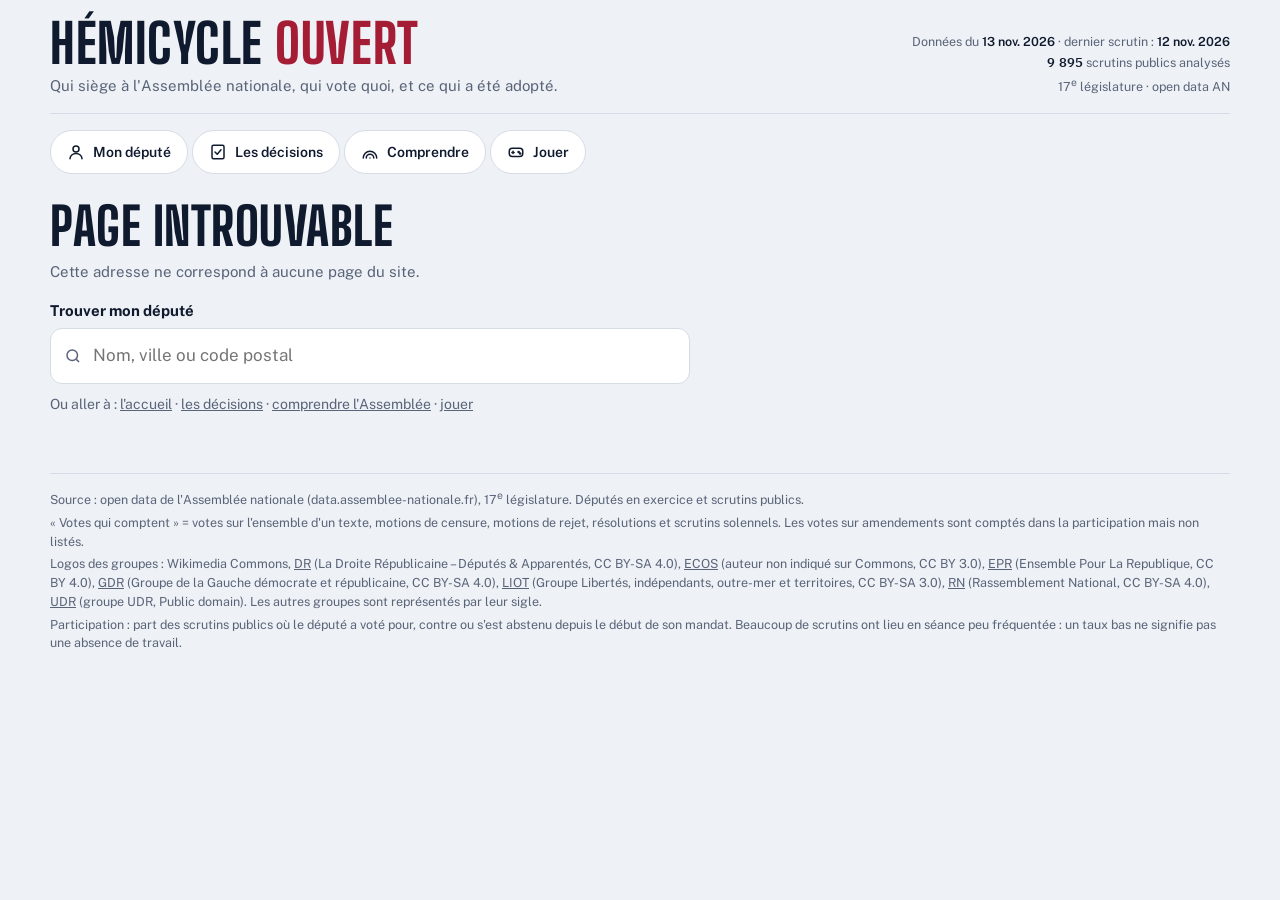
==== commit cf500bcb: "Relecture : adresses accentuées, fermeture de fiche sans rechargement, thèmes complets, seuil exact " ====
--- a/index.html
+++ b/index.html
@@ -13,6 +13,7 @@
 :root{
   --bg:#EEF1F5; --surface:#FFFFFF; --surface-2:#F6F8FB; --ink:#101A2E; --muted:#5A6479; --line:#D6DCE6;
   --accent:#A51D35; --accent-ink:#FFFFFF; --pour:#23784A; --contre:#B3261E; --abst:#C07F0A; --absent:#B9C1CE;
+  --pour-ink:#1F6941; --contre-ink:#AB241D; --abst-ink:#835707;
   --shadow:0 1px 2px rgba(16,26,46,.06),0 8px 24px rgba(16,26,46,.06);
   --display:"Big Shoulders Display","Arial Narrow",Impact,sans-serif;
   --body:"Public Sans",system-ui,-apple-system,"Segoe UI",sans-serif;
@@ -22,14 +23,16 @@
   :root:not([data-theme="light"]){
     color-scheme:dark;
     --bg:#0B111E; --surface:#141C2C; --surface-2:#1A2336; --ink:#E7EBF3; --muted:#98A2B7; --line:#27324A;
-    --accent:#E2566C; --accent-ink:#1A0006; --pour:#4CC283; --contre:#F0605A; --abst:#E9AE3C; --absent:#46516A;
+    --accent:#E35F74; --accent-ink:#1A0006; --pour:#4CC283; --contre:#F0605A; --abst:#E9AE3C; --absent:#46516A;
+    --pour-ink:#4CC283; --contre-ink:#F37A75; --abst-ink:#E9AE3C;
     --shadow:0 1px 2px rgba(0,0,0,.3),0 8px 24px rgba(0,0,0,.25);
   }
 }
 :root[data-theme="dark"]{
   color-scheme:dark;
   --bg:#0B111E; --surface:#141C2C; --surface-2:#1A2336; --ink:#E7EBF3; --muted:#98A2B7; --line:#27324A;
-  --accent:#E2566C; --accent-ink:#1A0006; --pour:#4CC283; --contre:#F0605A; --abst:#E9AE3C; --absent:#46516A;
+  --accent:#E35F74; --accent-ink:#1A0006; --pour:#4CC283; --contre:#F0605A; --abst:#E9AE3C; --absent:#46516A;
+    --pour-ink:#4CC283; --contre-ink:#F37A75; --abst-ink:#E9AE3C;
   --shadow:0 1px 2px rgba(0,0,0,.3),0 8px 24px rgba(0,0,0,.25);
 }
 *{box-sizing:border-box}
@@ -41,6 +44,10 @@
 :focus-visible{outline:2px solid var(--accent);outline-offset:2px}
 .num{font-family:var(--mono);font-variant-numeric:tabular-nums}
 
+.skip{position:absolute;left:12px;top:-60px;z-index:100;background:var(--ink);color:var(--bg);padding:10px 16px;border-radius:8px;font-weight:700;text-decoration:none}
+.skip:focus{top:12px}
+main:focus{outline:none}
+@media (prefers-reduced-motion:reduce){*,*::before,*::after{animation-duration:0s!important;transition-duration:0s!important;scroll-behavior:auto!important}}
 /* header */
 header.top{display:flex;flex-wrap:wrap;align-items:flex-end;justify-content:space-between;gap:12px 24px;padding-bottom:16px;border-bottom:1px solid var(--line)}
 .brand{text-decoration:none;color:inherit;display:block}
@@ -135,9 +142,9 @@
 
 /* position pills */
 .pos{display:inline-flex;align-items:center;gap:5px;font-size:12px;font-weight:700;padding:2px 9px;border-radius:999px;white-space:nowrap;text-transform:uppercase;letter-spacing:.04em}
-.pos.p{background:color-mix(in srgb,var(--pour) 16%,transparent);color:var(--pour)}
-.pos.c{background:color-mix(in srgb,var(--contre) 16%,transparent);color:var(--contre)}
-.pos.a{background:color-mix(in srgb,var(--abst) 18%,transparent);color:var(--abst)}
+.pos.p{background:color-mix(in srgb,var(--pour) 16%,transparent);color:var(--pour-ink)}
+.pos.c{background:color-mix(in srgb,var(--contre) 16%,transparent);color:var(--contre-ink)}
+.pos.a{background:color-mix(in srgb,var(--abst) 18%,transparent);color:var(--abst-ink)}
 .pos.n,.pos.x{background:var(--surface-2);color:var(--muted)}
 
 /* votes */
@@ -218,9 +225,9 @@
 .answers{display:grid;grid-template-columns:repeat(3,1fr);gap:10px;margin-top:18px}
 @media (max-width:480px){.answers{grid-template-columns:1fr}}
 .answers button{padding:14px 10px;border-radius:12px;border:2px solid var(--line);background:var(--surface-2);cursor:pointer;font-weight:800;font-size:15px;text-transform:uppercase;letter-spacing:.05em}
-.answers button[data-v="pour"]:hover{border-color:var(--pour);color:var(--pour)}
-.answers button[data-v="contre"]:hover{border-color:var(--contre);color:var(--contre)}
-.answers button[data-v="abstention"]:hover{border-color:var(--abst);color:var(--abst)}
+.answers button[data-v="pour"]:hover{border-color:var(--pour);color:var(--pour-ink)}
+.answers button[data-v="contre"]:hover{border-color:var(--contre);color:var(--contre-ink)}
+.answers button[data-v="abstention"]:hover{border-color:var(--abst);color:var(--abst-ink)}
 .answers button.right{border-color:var(--pour);background:color-mix(in srgb,var(--pour) 14%,var(--surface))}
 .answers button.wrong{border-color:var(--contre);background:color-mix(in srgb,var(--contre) 12%,var(--surface))}
 .verdict{margin-top:16px;padding:14px;border-radius:10px;background:var(--surface-2);font-size:14px}
@@ -317,6 +324,15 @@
 .lexitem dt:target,.lexitem:has(dt:focus){border-color:var(--accent)}
 .lexitem dd{margin:4px 0 0;color:var(--ink)}
 a.lex{text-decoration:underline dotted;text-underline-offset:3px}
+#hemiListBtn{margin-top:10px}
+.hemilist,.votelist{margin-top:12px;columns:2 300px;column-gap:28px}
+.votelist{columns:auto;display:block}
+.votelist summary{cursor:pointer;font-weight:700;min-height:44px;display:flex;align-items:center}
+.votelist[open]{columns:2 300px}
+.hemilist section,.votelist section{break-inside:avoid;margin-bottom:14px}
+.hemilist h3,.votelist h3{font-size:14px;margin:0 0 4px}
+.hemilist ul,.votelist ul{list-style:none;margin:0;padding:0;display:grid;gap:2px;font-size:14px}
+.hemilist small,.votelist small{color:var(--muted)}
 /* accueil */
 .sr-only{position:absolute;width:1px;height:1px;padding:0;margin:-1px;overflow:hidden;clip:rect(0,0,0,0);white-space:nowrap;border:0}
 .entries{display:grid;grid-template-columns:repeat(auto-fit,minmax(240px,1fr));gap:12px;margin:8px 0 6px}
@@ -369,7 +385,7 @@
 .gsig{font-weight:800;font-size:13px}
 .gname{color:var(--muted);font-size:13.5px;min-width:0}
 .gpos{font-weight:700;font-size:13.5px}
-.gpos.p{color:var(--pour)} .gpos.c{color:var(--contre)} .gpos.a{color:var(--abst)}
+.gpos.p{color:var(--pour-ink)} .gpos.c{color:var(--contre-ink)} .gpos.a{color:var(--abst-ink)}
 .gnums{display:grid;grid-template-columns:repeat(3,1fr);gap:6px;text-align:right;font-size:13px}
 @media (max-width:640px){
   .ghead{display:none}
@@ -419,6 +435,8 @@
   .cat,.chip,.back,.more,.lnk,select,.seg button,.qz-nav button,.next,.themechips a,.gbar-legend a,.btn{min-height:44px}
   .sh-close{width:44px;height:44px}
   .crumb a{display:inline-flex;align-items:center;min-height:44px}
+  .hemilist li,.votelist li{display:flex;gap:8px;align-items:center;flex-wrap:wrap}
+  .hemilist li a,.votelist li a{display:inline-flex;align-items:center;min-height:44px}
   a.lex,.defbox a{display:inline-block;padding-block:15px;margin-block:-15px}
   .gv .t a,.dvote a,.trow a,.gp-top .full a{display:inline-block;padding-block:12px;margin-block:-12px}
   .ib{width:44px;height:44px;margin:-12px -10px -12px -4px;border:0;background:none;position:relative;isolation:isolate;color:var(--muted)}
@@ -430,6 +448,7 @@
 <body>
 
 
+<a class="skip" href="#main">Aller au contenu</a>
 <div class="wrap">
   <header class="top">
     <a class="brand" href="/">
@@ -446,7 +465,7 @@
     <a href="/jouer" data-nav="jouer"><svg viewBox="0 0 24 24" fill="none" stroke="currentColor" stroke-width="2" stroke-linecap="round" stroke-linejoin="round" aria-hidden="true"><rect x="3" y="7" width="18" height="11" rx="4"/><path d="M8 11v3M6.5 12.5h3"/><circle cx="15.5" cy="12" r=".8" fill="currentColor"/><circle cx="17.5" cy="14" r=".8" fill="currentColor"/></svg><span>Jouer</span></a>
   </nav>
 
-  <main id="main">
+  <main id="main" tabindex="-1">
     <div id="view-home" class="view" hidden>
       <section class="pagehead">
         <h1 tabindex="-1">Ce que fait votre Assemblée, en clair.</h1>
@@ -519,6 +538,8 @@
           <svg class="hemi" id="hemi" viewBox="0 0 1000 520" role="img" aria-label="Hémicycle de l'Assemblée nationale"></svg>
           <div class="hemi-center"><div class="big" id="hc-big">577</div><div class="lbl" id="hc-lbl">députés</div></div>
         </div>
+        <button type="button" class="btn ghost" id="hemiListBtn" aria-expanded="false" aria-controls="hemiList">Afficher en liste</button>
+        <div id="hemiList" class="hemilist" hidden></div>
         <p class="hint" id="hemiHint">Survolez un siège pour voir le député, cliquez pour ouvrir sa fiche. Les groupes sont placés de gauche à droite comme dans l'hémicycle.</p>
       </div>
     </div>
@@ -536,8 +557,8 @@
         <div class="cats" id="cats"></div>
         <div class="toolbar" style="margin-bottom:12px">
           <div class="seg" id="resSeg">
-            <button aria-pressed="false" data-r="all">Tous</button>
-            <button aria-pressed="true" data-r="adopté">Adoptés</button>
+            <button aria-pressed="true" data-r="all">Tous</button>
+            <button aria-pressed="false" data-r="adopté">Adoptés</button>
             <button aria-pressed="false" data-r="rejeté">Rejetés</button>
           </div>
           <label for="kindSel">Type</label>
@@ -625,7 +646,7 @@
 <div class="pop" id="pop" role="tooltip" hidden></div>
 <div class="overlay" id="overlay" hidden><aside class="sheet" id="sheet" role="dialog" aria-modal="true" aria-label="Fiche député"></aside></div>
 
-<script id="data" type="application/json">{"cats":[["censure","Censure"],["immigration","Immigration"],["defense","Armées & défense"],["finances","Budget & finances"],["sante","Santé"],["education","Éducation & jeunesse"],["justice","Sécurité & justice"],["ecologie","Écologie & énergie"],["agriculture","Agriculture"],["social","Travail & social"],["territoires","Logement & territoires"],["economie","Économie & numérique"],["institutions","Institutions & Europe"],["societe","Société & droits"],["culture","Culture & sport"],["autres","Autres sujets"]],"generated":"2026-11-13T05:00:34+00:00","lastScrutin":"2026-11-12","nScrutins":9895,"groups":[{"id":"PO845401","l":"Rassemblement National","a":"RN","col":"#313567"},{"id":"PO845425","l":"Droite Républicaine","a":"DR","col":"#8CB0DC"},{"id":"PO845514","l":"Gauche Démocrate et Républicaine","a":"GDR","col":"#830E21"},{"id":"PO845454","l":"Les Démocrates","a":"DEM","col":"#F07E26"},{"id":"PO845419","l":"Socialistes et apparentés","a":"SOC","col":"#F5B4CE"},{"id":"PO845485","l":"Libertés, Indépendants, Outre-mer et Territoires","a":"LIOT","col":"#FFD96F"},{"id":"PO845413","l":"La France insoumise - Nouveau Front Populaire","a":"LFI-NFP","col":"#C00D0D"},{"id":"PO872880","l":"Union des droites pour la République","a":"UDR","col":"#3367A7"},{"id":"PO845407","l":"Ensemble pour la République","a":"EPR","col":"#7B4591"},{"id":"PO845439","l":"Écologiste et Social","a":"ECOS","col":"#77AA79"},{"id":"PO840056","l":"Non inscrit","a":"NI","col":"#8D949A"},{"id":"PO845470","l":"Horizons & Indépendants","a":"HOR","col":"#B5E2F9"}],"deputes":[{"id":"PA841605","c":"M.","p":"Antoine","n":"Golliot","g":"PO845401","gq":"Membre","dep":"Pas-de-Calais","nd":"62","ci":"5","r":"Hauts-de-France","s":"077","b":"1985-08-13","pr":"Technicien","com":"Finances","comq":"Membre","pp":"Rassemblement national","d":"2024-07-07","pe":"0","part":3021,"elig":9895,"loy":95,"kp":155,"ke":330,"hv":"golliot-antoine-27428","sl":"antoine-golliot"},{"id":"PA793872","c":"Mme","p":"Nathalie","n":"Oziol","g":"PO845413","gq":"Membre","dep":"Hérault","nd":"34","ci":"2","r":"Occitanie","s":"548","b":"1990-02-18","pr":"Professeur, profession scientifique","com":"Affaires étrangères","comq":"Membre","pp":"La France Insoumise","d":"2024-06-30","pe":"1","part":2574,"elig":9895,"loy":100,"kp":151,"ke":330,"hv":"oziol-nathalie-24182","sl":"nathalie-oziol"},{"id":"PA841553","c":"M.","p":"Thierry","n":"Tesson","g":"PO845401","gq":"Membre","dep":"Nord","nd":"59","ci":"17","r":"Hauts-de-France","s":"021","b":"1957-04-22","pr":"Ancien cadre","com":"Affaires culturelles et éducation","comq":"Membre","pp":"Rassemblement national","d":"2024-07-07","pe":"0","part":3068,"elig":9895,"loy":95,"kp":134,"ke":330,"hv":"tesson-thierry-27465","sl":"thierry-tesson"},{"id":"PA607193","c":"Mme","p":"Sophie","n":"Errante","g":"PO840056","gq":"Député non-inscrit","dep":"Loire-Atlantique","nd":"44","ci":"10","r":"Pays de la Loire","s":"401","b":"1971-07-22","pr":"Industriel-Chef d'entreprise","com":"Défense","comq":"Membre","pp":"Régions et peuples solidaires","d":"2024-07-07","pe":"1","part":931,"elig":9895,"loy":82,"kp":61,"ke":330,"hv":"errante-sophie","sl":"sophie-errante"},{"id":"PA267042","c":"M.","p":"Yannick","n":"Favennec-Bécot","g":"PO845485","gq":"Membre","dep":"Mayenne","nd":"53","ci":"3","r":"Pays de la Loire","s":"454","b":"1958-08-12","pr":"Directeur de cabinet","com":"Défense","comq":"Membre","pp":"Horizons","d":"2024-07-07","pe":"1","part":809,"elig":9895,"loy":77,"kp":103,"ke":330,"hv":"favennec-becot-yannick","sl":"yannick-favennec-becot"},{"id":"PA795156","c":"Mme","p":"Fatiha","n":"Keloua Hachi","g":"PO845419","gq":"Membre","dep":"Seine-Saint-Denis","nd":"93","ci":"8","r":"Ile-de-France","s":"416","b":"1971-06-05","pr":"Professeur, profession scientifique","com":"Affaires culturelles et éducation","comq":"Membre","pp":"Parti socialiste","d":"2024-07-07","pe":"1","part":1788,"elig":9895,"loy":92,"kp":143,"ke":330,"hv":"keloua-hachi-fatiha-24329","sl":"fatiha-keloua-hachi"},{"id":"PA795176","c":"M.","p":"Nicolas","n":"Metzdorf","g":"PO845407","gq":"Membre","dep":"Nouvelle-Calédonie","nd":"988","ci":"1","r":"Nouvelle-Calédonie","s":"385","b":"1988-05-20","pr":"Ingénieur et cadre technique d'entreprise","com":"Finances","comq":"Membre","pp":"Générations NC","d":"2024-07-07","pe":"1","part":1279,"elig":9895,"loy":92,"kp":102,"ke":330,"hv":"metzdorf-nicolas","sl":"nicolas-metzdorf"},{"id":"PA842085","c":"M.","p":"Sébastien","n":"Humbert","g":"PO845401","gq":"Membre","dep":"Vosges","nd":"88","ci":"4","r":"Grand Est","s":"081","b":"1990-07-10","pr":"Cadre de la fonction publique","com":"Développement durable","comq":"Membre","pp":"Rassemblement national","d":"2024-07-07","pe":"0","part":5663,"elig":9895,"loy":96,"kp":223,"ke":330,"hv":"humbert-sebastien-27437","sl":"sebastien-humbert"},{"id":"PA720138","c":"Mme","p":"Laetitia","n":"Saint-Paul","g":"PO845470","gq":"Membre","dep":"Maine-et-Loire","nd":"49","ci":"4","r":"Pays de la Loire","s":"228","b":"1981-01-21","pr":"Officier de l'armée de Terre","com":"Affaires étrangères","comq":"Secrétaire","pp":"Horizons","d":"2024-07-07","pe":"1","part":2354,"elig":9895,"loy":94,"kp":146,"ke":330,"hv":"saint-paul-laetitia","sl":"laetitia-saint-paul"},{"id":"PA720614","c":"Mme","p":"Marine","n":"Le Pen","g":"PO845401","gq":"Membre","dep":"Pas-de-Calais","nd":"62","ci":"11","r":"Hauts-de-France","s":"036","b":"1968-08-05","pr":"Avocate","com":"Affaires étrangères","comq":"Membre","pp":"Rassemblement national","d":"2024-06-30","pe":"1","part":849,"elig":9895,"loy":93,"kp":106,"ke":330,"hv":"le-pen-marine","sl":"marine-le-pen"},{"id":"PA841395","c":"M.","p":"Maxime","n":"Michelet","g":"PO872880","gq":"Membre","dep":"Marne","nd":"51","ci":"3","r":"Grand Est","s":"112","b":"1992-04-19","pr":"Historien","com":"Affaires culturelles et éducation","comq":"Membre","pp":"UDR - Union des Droites pour la République","d":"2024-07-07","pe":"0","part":3005,"elig":9895,"loy":98,"kp":168,"ke":330,"hv":"michelet-maxime-27504","sl":"maxime-michelet"},{"id":"PA368","c":"M.","p":"Michel","n":"Barnier","g":"PO845425","gq":"Membre","dep":"Paris","nd":"75","ci":"2","r":"Ile-de-France","s":"180","b":"1951-01-09","pr":"Ancien Premier ministre","com":"Affaires étrangères","comq":"Membre","pp":"Les Républicains","d":"2025-09-28","pe":"1","cm":"élection partielle, remplacement d'un député démissionnaire d'office","part":613,"elig":6841,"loy":88,"kp":68,"ke":181,"hv":"barnier-michel-27734","sl":"michel-barnier"},{"id":"PA720560","c":"Mme","p":"Perrine","n":"Goulet","g":"PO845454","gq":"Membre","dep":"Nièvre","nd":"58","ci":"1","r":"Bourgogne-Franche-Comté","s":"338","b":"1978-03-19","pr":"Autre cadre (secteur privé)","com":"Finances","comq":"Membre","pp":"Ensemble ! (majorité présidentielle)","d":"2024-07-07","pe":"1","part":1749,"elig":9895,"loy":92,"kp":130,"ke":330,"hv":"goulet-perrine","sl":"perrine-goulet"},{"id":"PA795864","c":"M.","p":"Pierre","n":"Cazeneuve","g":"PO845407","gq":"Membre","dep":"Hauts-de-Seine","nd":"92","ci":"7","r":"Ile-de-France","s":"284","b":"1995-03-11","pr":"Cadre de la fonction publique","com":"Finances","comq":"Membre","pp":"Ensemble ! (majorité présidentielle)","d":"2024-06-30","pe":"1","part":2173,"elig":9895,"loy":93,"kp":175,"ke":330,"hv":"cazeneuve-pierre-19678","sl":"pierre-cazeneuve"},{"id":"PA267780","c":"Mme","p":"Agnès","n":"Firmin Le Bodo","g":"PO845470","gq":"Membre","dep":"Seine-Maritime","nd":"76","ci":"7","r":"Normandie","s":"234","b":"1968-11-20","pr":"Pharmacien","com":"Lois","comq":"Membre","pp":"Horizons","d":"2024-07-07","pe":"1","part":2331,"elig":9895,"loy":92,"kp":149,"ke":330,"hv":"firmin-le-bodo-agnes","sl":"agnes-firmin-le-bodo"},{"id":"PA266808","c":"M.","p":"Vincent","n":"Rolland","g":"PO845425","gq":"Membre","dep":"Savoie","nd":"73","ci":"2","r":"Auvergne-Rhône-Alpes","s":"201","b":"1970-02-01","pr":"Collaborateur parlementaire","com":"Affaires économiques","comq":"Secrétaire","pp":"Les Républicains","d":"2024-07-07","pe":"1","part":1758,"elig":9895,"loy":93,"kp":127,"ke":330,"hv":"rolland-vincent-7763","sl":"vincent-rolland"},{"id":"PA841191","c":"Mme","p":"Sandrine","n":"Nosbé","g":"PO845413","gq":"Membre","dep":"Isère","nd":"38","ci":"9","r":"Auvergne-Rhône-Alpes","s":"639","b":"1972-10-29","pr":"Employé administratif d'entreprise","com":"Affaires économiques","comq":"Membre","pp":"La France Insoumise","d":"2024-07-07","pe":"0","part":4121,"elig":9895,"loy":100,"kp":219,"ke":330,"hv":"nosbe-sandrine-27509","sl":"sandrine-nosbe"},{"id":"PA718674","c":"Mme","p":"Olga","n":"Givernet","g":"PO845407","gq":"Membre","dep":"Ain","nd":"01","ci":"3","r":"Auvergne-Rhône-Alpes","s":"301","b":"1981-10-17","pr":"Ingénieure","com":"Développement durable","comq":"Membre","pp":"Ensemble ! (majorité présidentielle)","d":"2024-07-07","pe":"1","cm":"reprise de l'exercice du mandat d'un ancien membre du Gouvernement","part":2030,"elig":9895,"loy":93,"kp":115,"ke":330,"hv":"givernet-olga","sl":"olga-givernet"},{"id":"PA840947","c":"Mme","p":"Catherine","n":"Hervieu","g":"PO845439","gq":"Membre","dep":"Côte-d'Or","nd":"21","ci":"2","r":"Bourgogne-Franche-Comté","s":"531","b":"1958-05-09","pr":"Psychologue scolaire","com":"Défense","comq":"Membre","pp":"Les Écologistes - EELV","d":"2024-07-07","pe":"0","part":3096,"elig":9895,"loy":93,"kp":167,"ke":330,"hv":"hervieu-catherine","sl":"catherine-hervieu"},{"id":"PA2940","c":"Mme","p":"Dominique","n":"Voynet","g":"PO845439","gq":"Membre","dep":"Doubs","nd":"25","ci":"2","r":"Bourgogne-Franche-Comté","s":"495","b":"1958-11-04","pr":"Médecin","com":"Affaires culturelles et éducation","comq":"Membre","pp":"Les Écologistes - EELV","d":"2024-07-07","pe":"1","part":3264,"elig":9895,"loy":95,"kp":168,"ke":330,"hv":"voynet-dominique-8816","sl":"dominique-voynet"},{"id":"PA794038","c":"M.","p":"Yannick","n":"Neuder","g":"PO845425","gq":"Membre","dep":"Isère","nd":"38","ci":"7","r":"Auvergne-Rhône-Alpes","s":"190","b":"1969-03-15","pr":"Cardiologue","com":"Défense","comq":"Membre","pp":"Les Républicains","d":"2024-07-07","pe":"1","cm":"reprise de l'exercice du mandat d'un ancien membre du Gouvernement","part":414,"elig":9895,"loy":89,"kp":53,"ke":330,"hv":"neuder-yannick","sl":"yannick-neuder"},{"id":"PA795664","c":"M.","p":"Paul","n":"Midy","g":"PO845407","gq":"Membre","dep":"Essonne","nd":"91","ci":"5","r":"Ile-de-France","s":"256","b":"1983-01-25","pr":"Chef d'entreprise de 10 salariés ou plus","com":"Finances","comq":"Membre","pp":"Ensemble ! (majorité présidentielle)","d":"2024-07-07","pe":"1","part":2806,"elig":9895,"loy":93,"kp":133,"ke":330,"hv":"midy-paul-24266","sl":"paul-midy"},{"id":"PA720146","c":"M.","p":"Denis","n":"Masséglia","g":"PO845407","gq":"Membre","dep":"Maine-et-Loire","nd":"49","ci":"5","r":"Pays de la Loire","s":"376","b":"1981-04-11","pr":"Ingénieur Arts et métiers","com":"Finances","comq":"Membre","pp":"Ensemble ! (majorité présidentielle)","d":"2024-07-07","pe":"1","part":2517,"elig":9895,"loy":94,"kp":121,"ke":330,"hv":"masseglia-denis","dp":[["13 avril 2026","Projet de loi n° 2630 actualisant la programmation militaire pour les années 2024 à 2030 et portant diverses dispositions intéressant la défense","Être absent pour la totalité du processus législatif concerné","Je suis actuellement en disponibilité de l'entreprise THALES."]],"sl":"denis-masseglia"},{"id":"PA796062","c":"M.","p":"Thomas","n":"Portes","g":"PO845413","gq":"Membre","dep":"Seine-Saint-Denis","nd":"93","ci":"3","r":"Ile-de-France","s":"633","b":"1985-11-18","pr":"Cheminot","com":"Lois","comq":"Membre","pp":"La France Insoumise","d":"2024-07-07","pe":"1","part":3385,"elig":9895,"loy":100,"kp":186,"ke":330,"hv":"portes-thomas-24240","sl":"thomas-portes"},{"id":"PA793382","c":"M.","p":"Emmanuel","n":"Taché","g":"PO845401","gq":"Membre","dep":"Bouches-du-Rhône","nd":"13","ci":"16","r":"Provence-Alpes-Côte d'Azur","s":"151","b":"1975-02-20","pr":"Cadre de la fonction publique","com":"Défense","comq":"Membre","pp":"Rassemblement national","d":"2024-07-07","pe":"1","part":1274,"elig":9895,"loy":93,"kp":122,"ke":330,"hv":"tache-emmanuel-24318","sl":"emmanuel-tache"},{"id":"PA607619","c":"M.","p":"Paul","n":"Molac","g":"PO845485","gq":"Membre","dep":"Morbihan","nd":"56","ci":"4","r":"Bretagne","s":"464","b":"1962-05-21","pr":"Professeur du secondaire","com":"Lois","comq":"Secrétaire","pp":"Régions et peuples solidaires","d":"2024-07-07","pe":"1","part":1434,"elig":9895,"loy":80,"kp":142,"ke":330,"hv":"molac-paul","sl":"paul-molac"},{"id":"PA794778","c":"Mme","p":"Sandra","n":"Regol","g":"PO845439","gq":"Membre","dep":"Bas-Rhin","nd":"67","ci":"1","r":"Grand Est","s":"501","b":"1978-04-13","pr":"Personne diverse sans activité professionnelle de moins de 60 ans (sauf r","com":"Lois","comq":"Membre","pp":"Les Écologistes - EELV","d":"2024-07-07","pe":"1","part":4573,"elig":9895,"loy":94,"kp":221,"ke":330,"hv":"regol-sandra-24199","sl":"sandra-regol"},{"id":"PA793398","c":"M.","p":"Jérémie","n":"Patrier-Leitus","g":"PO845470","gq":"Membre","dep":"Calvados","nd":"14","ci":"3","r":"Normandie","s":"240","b":"1989-03-07","pr":"Cadre de la fonction publique","com":"Affaires culturelles et éducation","comq":"Membre","pp":"Horizons","d":"2024-07-07","pe":"1","part":2630,"elig":9895,"loy":94,"kp":157,"ke":330,"hv":"patrier-leitus-jeremie-24284","sl":"jeremie-patrier-leitus"},{"id":"PA720092","c":"M.","p":"Richard","n":"Ramos","g":"PO845454","gq":"Membre","dep":"Loiret","nd":"45","ci":"6","r":"Centre-Val de Loire","s":"361","b":"1968-03-23","pr":"Autre cadre (secteur privé)","com":"Affaires économiques","comq":"Membre","pp":"Ensemble ! (majorité présidentielle)","d":"2024-07-07","pe":"1","part":326,"elig":9895,"loy":92,"kp":87,"ke":330,"hv":"ramos-richard","sl":"richard-ramos"},{"id":"PA795974","c":"M.","p":"Philippe","n":"Lottiaux","g":"PO845401","gq":"Membre","dep":"Var","nd":"83","ci":"4","r":"Provence-Alpes-Côte d'Azur","s":"022","b":"1966-08-14","pr":"Cadre de la fonction publique","com":"Finances","comq":"Membre","pp":"Rassemblement national","d":"2024-06-30","pe":"1","part":4538,"elig":9895,"loy":96,"kp":188,"ke":330,"hv":"lottiaux-philippe-15882","sl":"philippe-lottiaux"},{"id":"PA588884","c":"Mme","p":"Clémentine","n":"Autain","g":"PO845439","gq":"Membre","dep":"Seine-Saint-Denis","nd":"93","ci":"11","r":"Ile-de-France","s":"510","b":"1973-05-26","pr":"Journaliste et autre média","com":"Affaires étrangères","comq":"Membre","pp":"Parti communiste français","d":"2024-06-30","pe":"1","part":1228,"elig":9895,"loy":96,"kp":118,"ke":330,"hv":"autain-clementine","sl":"clementine-autain"},{"id":"PA793924","c":"Mme","p":"Marie-Sophie","n":"Bernadeau","g":"PO845407","gq":"Membre","dep":"Gironde","nd":"33","ci":"10","r":"Nouvelle-Aquitaine","s":"309","b":"1980-07-08","pr":"Professeure de danse","com":"Affaires étrangères","comq":"Membre","pp":null,"d":"2024-07-07","pe":"0","cm":"remplacement d'un député en mission au-delà de 6 mois","part":216,"elig":9895,"loy":92,"kp":12,"ke":330,"hv":"bernadeau-marie-sophie-31635","sl":"marie-sophie-bernadeau"},{"id":"PA793616","c":"M.","p":"Kévin","n":"Mauvieux","g":"PO845401","gq":"Membre","dep":"Eure","nd":"27","ci":"3","r":"Normandie","s":"073","b":"1991-09-09","pr":"Conseiller en assurance","com":"Finances","comq":"Membre","pp":"Rassemblement national","d":"2024-07-07","pe":"1","part":4485,"elig":9895,"loy":95,"kp":165,"ke":330,"hv":"mauvieux-kevin-24160","sl":"kevin-mauvieux"},{"id":"PA794802","c":"M.","p":"Charles","n":"Sitzenstuhl","g":"PO845407","gq":"Membre","dep":"Bas-Rhin","nd":"67","ci":"5","r":"Grand Est","s":"364","b":"1988-12-03","pr":"Cadre de la fonction publique","com":"Finances","comq":"Membre","pp":"Ensemble ! (majorité présidentielle)","d":"2024-07-07","pe":"1","part":5207,"elig":9895,"loy":94,"kp":223,"ke":330,"hv":"sitzenstuhl-charles","sl":"charles-sitzenstuhl"},{"id":"PA841381","c":"Mme","p":"Sophie","n":"Pantel","g":"PO845419","gq":"Membre","dep":"Lozère","nd":"48","ci":"1","r":"Occitanie","s":"463","b":"1971-07-27","pr":"Cadre de la fonction publique d'État","com":"Finances","comq":"Membre","pp":"Régions et peuples solidaires","d":"2024-07-07","pe":"0","part":3758,"elig":9895,"loy":90,"kp":195,"ke":330,"hv":"pantel-sophie","sl":"sophie-pantel"},{"id":"PA793174","c":"M.","p":"Yannick","n":"Monnet","g":"PO845514","gq":"Membre","dep":"Allier","nd":"03","ci":"1","r":"Auvergne-Rhône-Alpes","s":"588","b":"1975-10-07","pr":"Cadre de la fonction publique","com":"Affaires sociales","comq":"Membre","pp":"Parti communiste français","d":"2024-07-07","pe":"1","part":1641,"elig":9895,"loy":90,"kp":122,"ke":330,"hv":"monnet-yannick-24259","sl":"yannick-monnet"},{"id":"PA795084","c":"M.","p":"Rodrigo","n":"Arenas","g":"PO845413","gq":"Membre","dep":"Paris","nd":"75","ci":"10","r":"Ile-de-France","s":"610","b":"1974-04-24","pr":"Cadre de la fonction publique","com":"Affaires culturelles et éducation","comq":"Membre","pp":"La France Insoumise","d":"2024-06-30","pe":"1","part":1623,"elig":9895,"loy":99,"kp":149,"ke":330,"hv":"arenas-rodrigo-24170","sl":"rodrigo-arenas"},{"id":"PA793354","c":"Mme","p":"Joëlle","n":"Mélin","g":"PO845401","gq":"Membre","dep":"Bouches-du-Rhône","nd":"13","ci":"9","r":"Provence-Alpes-Côte d'Azur","s":"017","b":"1950-03-26","pr":"Médecin expert judiciaire","com":"Affaires sociales","comq":"Membre","pp":"Rassemblement national","d":"2024-07-07","pe":"1","part":2117,"elig":9895,"loy":96,"kp":135,"ke":330,"hv":"melin-joelle","sl":"joelle-melin"},{"id":"PA841419","c":"M.","p":"Damien","n":"Girard","g":"PO845439","gq":"Membre","dep":"Morbihan","nd":"56","ci":"5","r":"Bretagne","s":"496","b":"1973-05-30","pr":"Ingénieur et cadre technique d'entreprise","com":"Défense","comq":"Membre","pp":"Les Écologistes - EELV","d":"2024-07-07","pe":"0","part":1620,"elig":9895,"loy":92,"kp":133,"ke":330,"hv":"girard-damien-27427","sl":"damien-girard"},{"id":"PA842097","c":"Mme","p":"Sophie-Laurence","n":"Roy","g":"PO845401","gq":"Membre","dep":"Yonne","nd":"89","ci":"2","r":"Bourgogne-Franche-Comté","s":"002","b":"1955-12-23","pr":"Profession libérale","com":"Finances","comq":"Membre","pp":"Rassemblement national","d":"2024-07-07","pe":"0","part":2905,"elig":9895,"loy":94,"kp":130,"ke":330,"hv":"roy-sophie-laurence-27419","sl":"sophie-laurence-roy"},{"id":"PA841451","c":"M.","p":"Julien","n":"Guibert","g":"PO845401","gq":"Membre","dep":"Nièvre","nd":"58","ci":"2","r":"Bourgogne-Franche-Comté","s":"005","b":"1984-05-11","pr":"Profession intermédiaire administrative et commerciale des entreprises","com":"Développement durable","comq":"Membre","pp":"Rassemblement national","d":"2024-07-07","pe":"0","part":4888,"elig":9895,"loy":96,"kp":179,"ke":330,"hv":"guibert-julien-27431","sl":"julien-guibert"},{"id":"PA794418","c":"Mme","p":"Florence","n":"Goulet","g":"PO845401","gq":"Membre","dep":"Meuse","nd":"55","ci":"2","r":"Grand Est","s":"024","b":"1961-06-30","pr":"Cadre de la fonction publique","com":"Affaires économiques","comq":"Membre","pp":"Rassemblement national","d":"2024-06-30","pe":"1","part":3853,"elig":9895,"loy":95,"kp":155,"ke":330,"hv":"goulet-florence-24331","sl":"florence-goulet"},{"id":"PA721202","c":"M.","p":"Éric","n":"Coquerel","g":"PO845413","gq":"Membre","dep":"Seine-Saint-Denis","nd":"93","ci":"1","r":"Ile-de-France","s":"549","b":"1958-12-30","pr":"Industriel-Chef d'entreprise","com":"Finances","comq":"Membre","pp":"La France Insoumise","d":"2024-06-30","pe":"1","part":2206,"elig":9895,"loy":99,"kp":146,"ke":330,"hv":"coquerel-eric","sl":"eric-coquerel"},{"id":"PA717161","c":"Mme","p":"Élisabeth","n":"Borne","g":"PO845407","gq":"Membre apparenté","dep":"Calvados","nd":"14","ci":"6","r":"Normandie","s":"253","b":"1961-04-18","pr":"Ingénieur et cadre technique d'entreprise","com":"Affaires étrangères","comq":"Membre","pp":"Ensemble ! (majorité présidentielle)","d":"2024-07-07","pe":"1","cm":"reprise de l'exercice du mandat d'un ancien membre du Gouvernement","part":668,"elig":9895,"loy":90,"kp":71,"ke":330,"sl":"elisabeth-borne"},{"id":"PA840119","c":"Mme","p":"Sandra","n":"Delannoy","g":"PO840056","gq":"Député non-inscrit","dep":"Nord","nd":"59","ci":"3","r":"Hauts-de-France","s":"322","b":"1974-05-01","pr":"Artisan","com":"Affaires étrangères","comq":"Membre","pp":"Rassemblement national","d":"2024-06-30","pe":"0","part":1842,"elig":9895,"loy":79,"kp":115,"ke":330,"hv":"delannoy-sandra-27339","sl":"sandra-delannoy"},{"id":"PA793218","c":"M.","p":"Jordan","n":"Guitton","g":"PO845401","gq":"Membre","dep":"Aube","nd":"10","ci":"1","r":"Grand Est","s":"041","b":"1995-01-30","pr":"Assistant Parlementaire","com":"Lois","comq":"Membre","pp":"Rassemblement national","d":"2024-06-30","pe":"1","part":3762,"elig":9895,"loy":96,"kp":172,"ke":330,"hv":"guitton-jordan-24258","sl":"jordan-guitton"},{"id":"PA794910","c":"Mme","p":"Melouka","n":"Hadj-Mimoune","g":"PO845419","gq":"Membre","dep":"Rhône","nd":"69","ci":"6","r":"Auvergne-Rhône-Alpes","s":"555","b":"1960-04-27","pr":"Assistante familiale","com":"Lois","comq":"Membre","pp":null,"d":"2024-07-07","pe":"0","cm":"remplacement d'un député ayant démissionné pour cause d’incompatibilité prévue aux articles LO 137, LO 137-1, LO 141 ou LO 141-1 du code électoral","part":250,"elig":9895,"loy":100,"kp":6,"ke":330,"hv":"hadj-mimoune-melouka-19320","sl":"melouka-hadj-mimoune"},{"id":"PA795010","c":"Mme","p":"Marie-Charlotte","n":"Garin","g":"PO845439","gq":"Membre","dep":"Rhône","nd":"69","ci":"3","r":"Auvergne-Rhône-Alpes","s":"507","b":"1995-09-02","pr":"Collaboratrice politique en collectivité locale","com":"Affaires sociales","comq":"Membre","pp":"Les Écologistes - EELV","d":"2024-06-30","pe":"1","part":2526,"elig":9895,"loy":94,"kp":160,"ke":330,"hv":"garin-marie-charlotte-24147","sl":"marie-charlotte-garin"},{"id":"PA794798","c":"Mme","p":"Françoise","n":"Buffet","g":"PO845407","gq":"Membre","dep":"Bas-Rhin","nd":"67","ci":"4","r":"Grand Est","s":"365","b":"1953-12-11","pr":"Ancien artisan, commerçant, chef d'entreprise","com":"Affaires économiques","comq":"Membre","pp":"Ensemble ! (majorité présidentielle)","d":"2024-07-07","pe":"1","part":3663,"elig":9895,"loy":93,"kp":158,"ke":330,"hv":"buffet-francoise","sl":"francoise-buffet"},{"id":"PA331973","c":"Mme","p":"Pascale","n":"Got","g":"PO845419","gq":"Membre","dep":"Gironde","nd":"33","ci":"5","r":"Nouvelle-Aquitaine","s":"441","b":"1961-04-01","pr":"Journaliste","com":"Affaires étrangères","comq":"Membre","pp":"Parti socialiste","d":"2024-07-07","pe":"1","part":2229,"elig":9895,"loy":94,"kp":120,"ke":330,"hv":"got-pascale","sl":"pascale-got"},{"id":"PA794106","c":"Mme","p":"Andrée","n":"Taurinya","g":"PO845413","gq":"Membre","dep":"Loire","nd":"42","ci":"2","r":"Auvergne-Rhône-Alpes","s":"609","b":"1963-06-03","pr":"Professeur, profession scientifique","com":"Lois","comq":"Membre","pp":"La France Insoumise","d":"2024-07-07","pe":"1","part":3903,"elig":9895,"loy":99,"kp":214,"ke":330,"hv":"taurinya-andree-24273","sl":"andree-taurinya"},{"id":"PA721984","c":"M.","p":"Philippe","n":"Latombe","g":"PO845454","gq":"Membre","dep":"Vendée","nd":"85","ci":"1","r":"Pays de la Loire","s":"359","b":"1975-04-21","pr":"Cadre supérieur (secteur privé)","com":"Lois","comq":"Secrétaire","pp":"Ensemble ! (majorité présidentielle)","d":"2024-07-07","pe":"1","part":838,"elig":9895,"loy":92,"kp":109,"ke":330,"hv":"latombe-philippe","sl":"philippe-latombe"},{"id":"PA719778","c":"M.","p":"François","n":"Jolivet","g":"PO845470","gq":"Membre","dep":"Indre","nd":"36","ci":"1","r":"Centre-Val de Loire","s":"233","b":"1966-03-21","pr":"Cadre supérieur (secteur privé)","com":"Finances","comq":"Membre","pp":"Horizons","d":"2024-07-07","pe":"1","part":1819,"elig":9895,"loy":93,"kp":123,"ke":330,"hv":"jolivet-francois","sl":"francois-jolivet"},{"id":"PA879389","c":"Mme","p":"Marie-Philippe","n":"Lubet","g":"PO845407","gq":"Membre","dep":"Loiret","nd":"45","ci":"1","r":"Centre-Val de Loire","s":"304","b":"1957-09-06","pr":"Retraitée","com":"Développement durable","comq":"Membre","pp":null,"d":"2026-01-25","pe":"0","cm":"remplacement d'un député nommé au Gouvernement","part":1319,"elig":4740,"loy":92,"kp":65,"ke":135,"hv":"lubet-marie-philippe-20471","sl":"marie-philippe-lubet"},{"id":"PA841973","c":"M.","p":"Pierre-Henri","n":"Carbonnel","g":"PO872880","gq":"Membre","dep":"Tarn-et-Garonne","nd":"82","ci":"1","r":"Occitanie","s":"098","b":"1990-03-23","pr":"Agriculteur","com":"Développement durable","comq":"Membre","pp":"UDR - Union des Droites pour la République","d":"2025-10-12","pe":"0","cm":"élection partielle, remplacement d'un député démissionnaire d'office","part":2234,"elig":6841,"loy":98,"kp":106,"ke":181,"hv":"carbonnel-pierre-henri-29796","sl":"pierre-henri-carbonnel"},{"id":"PA841495","c":"M.","p":"Maxime","n":"Amblard","g":"PO845401","gq":"Membre","dep":"Meuse","nd":"55","ci":"1","r":"Grand Est","s":"010","b":"1996-09-06","pr":"Ingénieur et cadre technique d'entreprise","com":"Affaires économiques","comq":"Membre","pp":"Rassemblement national","d":"2024-07-07","pe":"0","part":2922,"elig":9895,"loy":96,"kp":148,"ke":330,"hv":"amblard-maxime-27439","sl":"maxime-amblard"},{"id":"PA794138","c":"Mme","p":"Ségolène","n":"Amiot","g":"PO845413","gq":"Membre","dep":"Loire-Atlantique","nd":"44","ci":"3","r":"Pays de la Loire","s":"526","b":"1986-02-23","pr":"Employé administratif d'entreprise","com":"Affaires sociales","comq":"Membre","pp":"La France Insoumise","d":"2024-07-07","pe":"1","part":4700,"elig":9895,"loy":100,"kp":232,"ke":330,"hv":"amiot-segolene-24206","sl":"segolene-amiot"},{"id":"PA841377","c":"Mme","p":"Emeline","n":"Rey-Rinchet","g":"PO845425","gq":"Membre apparenté","dep":"Lot-et-Garonne","nd":"47","ci":"3","r":"Nouvelle-Aquitaine","s":"207","b":"1988-03-29","pr":"Ostéopathe","com":"Affaires économiques","comq":"Membre","pp":null,"d":"2024-07-07","pe":"0","cm":"remplacement d'un député ayant démissionné pour cause d’incompatibilité prévue aux articles LO 137, LO 137-1, LO 141 ou LO 141-1 du code électoral","part":387,"elig":9895,"loy":95,"kp":40,"ke":330,"hv":"rey-rinchet-emeline-30410","sl":"emeline-rey-rinchet"},{"id":"PA794118","c":"M.","p":"Antoine","n":"Vermorel","g":"PO845425","gq":"Membre","dep":"Loire","nd":"42","ci":"5","r":"Auvergne-Rhône-Alpes","s":"162","b":"1993-02-17","pr":"Conseiller parlementaire","com":"Développement durable","comq":"Membre","pp":"Les Républicains","d":"2024-07-07","pe":"1","part":777,"elig":9895,"loy":89,"kp":101,"ke":330,"hv":"vermorel-antoine-20369","sl":"antoine-vermorel"},{"id":"PA793158","c":"M.","p":"José","n":"Beaurain","g":"PO845401","gq":"Membre","dep":"Aisne","nd":"02","ci":"4","r":"Hauts-de-France","s":"075","b":"1971-07-27","pr":"Artisan","com":"Affaires culturelles et éducation","comq":"Membre","pp":"Rassemblement national","d":"2024-06-30","pe":"1","part":3221,"elig":9895,"loy":95,"kp":143,"ke":330,"hv":"beaurain-jose-24140","sl":"jose-beaurain"},{"id":"PA720468","c":"M.","p":"Sébastien","n":"Chenu","g":"PO845401","gq":"Membre","dep":"Nord","nd":"59","ci":"19","r":"Hauts-de-France","s":"027","b":"1973-04-13","pr":"Conseiller en communication","com":"Affaires étrangères","comq":"Membre","pp":"Rassemblement national","d":"2024-06-30","pe":"1","part":1041,"elig":9895,"loy":94,"kp":118,"ke":330,"hv":"chenu-sebastien","sl":"sebastien-chenu"},{"id":"PA793948","c":"M.","p":"Nicolas","n":"Thierry","g":"PO845439","gq":"Membre","dep":"Gironde","nd":"33","ci":"2","r":"Nouvelle-Aquitaine","s":"503","b":"1975-12-08","pr":"Consultant en développement durable","com":"Développement durable","comq":"Membre","pp":"Les Écologistes - EELV","d":"2024-07-07","pe":"1","part":1866,"elig":9895,"loy":93,"kp":156,"ke":330,"hv":"thierry-nicolas","sl":"nicolas-thierry"},{"id":"PA721844","c":"Mme","p":"Béatrice","n":"Piron","g":"PO845470","gq":"Membre","dep":"Yvelines","nd":"78","ci":"3","r":"Ile-de-France","s":"236","b":"1965-08-30","pr":"Chef d'entreprise","com":"Affaires culturelles et éducation","comq":"Secrétaire","pp":"Horizons","d":"2024-07-07","pe":"1","part":3559,"elig":9895,"loy":93,"kp":212,"ke":330,"hv":"piron-beatrice","sl":"beatrice-piron"},{"id":"PA840857","c":"Mme","p":"Nadine","n":"Lechon","g":"PO845401","gq":"Membre","dep":"Dordogne","nd":"24","ci":"1","r":"Nouvelle-Aquitaine","s":"119","b":"1963-04-16","pr":"Agriculteur sur moyenne exploitation","com":"Défense","comq":"Membre","pp":"Rassemblement national","d":"2024-07-07","pe":"0","part":3935,"elig":9895,"loy":96,"kp":176,"ke":330,"hv":"lechon-nadine-27468","sl":"nadine-lechon"},{"id":"PA793102","c":"M.","p":"Christian","n":"Girard","g":"PO845401","gq":"Membre","dep":"Alpes-de-Haute-Provence","nd":"04","ci":"1","r":"Provence-Alpes-Côte d'Azur","s":"153","b":"1952-05-07","pr":"Ancien cadre","com":"Affaires culturelles et éducation","comq":"Membre","pp":"Rassemblement national","d":"2024-07-07","pe":"1","part":4942,"elig":9895,"loy":96,"kp":184,"ke":330,"hv":"girard-christian-24287","sl":"christian-girard"},{"id":"PA720362","c":"M.","p":"Belkhir","n":"Belhaddad","g":"PO845419","gq":"Membre apparenté","dep":"Moselle","nd":"57","ci":"1","r":"Grand Est","s":"471","b":"1969-07-09","pr":"Industriel-Chef d'entreprise","com":"Affaires culturelles et éducation","comq":"Membre","pp":"Parti socialiste","d":"2024-07-07","pe":"1","part":2329,"elig":9895,"loy":83,"kp":126,"ke":330,"hv":"belhaddad-belkhir","sl":"belkhir-belhaddad"},{"id":"PA795820","c":"M.","p":"Marcellin","n":"Nadeau","g":"PO845514","gq":"Membre","dep":"Martinique","nd":"972","ci":"2","r":"Martinique","s":"581","b":"1962-11-02","pr":"Cadre de la fonction publique","com":"Développement durable","comq":"Secrétaire","pp":"Péyi-A","d":"2024-07-07","pe":"1","part":857,"elig":9895,"loy":94,"kp":123,"ke":330,"hv":"nadeau-marcellin-24215","sl":"marcellin-nadeau"},{"id":"PA795528","c":"M.","p":"Charles","n":"Rodwell","g":"PO845407","gq":"Membre","dep":"Yvelines","nd":"78","ci":"1","r":"Ile-de-France","s":"276","b":"1996-07-26","pr":"Cadre de la fonction publique","com":"Finances","comq":"Membre","pp":"Ensemble ! (majorité présidentielle)","d":"2024-07-07","pe":"1","part":2690,"elig":9895,"loy":93,"kp":138,"ke":330,"hv":"rodwell-charles-24279","sl":"charles-rodwell"},{"id":"PA332523","c":"Mme","p":"Marie-Christine","n":"Dalloz","g":"PO845425","gq":"Membre","dep":"Jura","nd":"39","ci":"2","r":"Bourgogne-Franche-Comté","s":"168","b":"1958-01-10","pr":"retraitée","com":"Finances","comq":"Membre","pp":"Les Républicains","d":"2025-04-06","pe":"1","cm":"élection partielle, suite à l'annulation de l'élection d'un député","part":1732,"elig":8630,"loy":92,"kp":107,"ke":247,"hv":"dalloz-marie-christine","sl":"marie-christine-dalloz"},{"id":"PA794830","c":"M.","p":"Hubert","n":"Ott","g":"PO845454","gq":"Membre","dep":"Haut-Rhin","nd":"68","ci":"2","r":"Grand Est","s":"356","b":"1964-06-06","pr":"Professeur, profession scientifique","com":"Développement durable","comq":"Membre","pp":"Ensemble ! (majorité présidentielle)","d":"2024-07-07","pe":"1","part":1843,"elig":9895,"loy":94,"kp":158,"ke":330,"hv":"ott-hubert-24311","sl":"hubert-ott"},{"id":"PA842227","c":"M.","p":"Joseph","n":"Rivière","g":"PO845401","gq":"Membre","dep":"Réunion","nd":"974","ci":"3","r":"Réunion","s":"032","b":"1971-10-15","pr":"Profession intermédiaire administrative de la fonction publique","com":"Affaires économiques","comq":"Membre","pp":"Rassemblement national","d":"2024-07-07","pe":"0","part":2468,"elig":9895,"loy":96,"kp":152,"ke":330,"hv":"riviere-joseph-27417","sl":"joseph-riviere"},{"id":"PA330909","c":"M.","p":"Vincent","n":"Descoeur","g":"PO845425","gq":"Membre apparenté","dep":"Cantal","nd":"15","ci":"1","r":"Auvergne-Rhône-Alpes","s":"170","b":"1962-12-13","pr":"Professeur agrégé de biologie","com":"Développement durable","comq":"Membre","pp":"Les Républicains","d":"2024-07-07","pe":"1","part":1876,"elig":9895,"loy":93,"kp":134,"ke":330,"hv":"descoeur-vincent-3159","sl":"vincent-descoeur"},{"id":"PA722150","c":"M.","p":"Sacha","n":"Houlié","g":"PO845419","gq":"Membre apparenté","dep":"Vienne","nd":"86","ci":"2","r":"Nouvelle-Aquitaine","s":"486","b":"1988-10-08","pr":"Avocat","com":"Lois","comq":"Membre","pp":"Régions et peuples solidaires","d":"2024-07-07","pe":"1","part":1164,"elig":9895,"loy":87,"kp":115,"ke":330,"hv":"houlie-sacha","sl":"sacha-houlie"},{"id":"PA794518","c":"M.","p":"Pierre","n":"Marle","g":"PO845470","gq":"Membre apparenté","dep":"Nord","nd":"59","ci":"14","r":"Hauts-de-France","s":"318","b":"1954-02-19","pr":"Directeur d'école primaire (retraité)","com":"Affaires sociales","comq":"Membre","pp":null,"d":"2024-07-07","pe":"0","cm":"remplacement d'un député ayant démissionné pour cause d’incompatibilité prévue aux articles LO 137, LO 137-1, LO 141 ou LO 141-1 du code électoral","part":1214,"elig":9895,"loy":92,"kp":78,"ke":330,"hv":"marle-pierre-28145","sl":"pierre-marle"},{"id":"PA720038","c":"Mme","p":"Sandrine","n":"Josso","g":"PO845454","gq":"Membre","dep":"Loire-Atlantique","nd":"44","ci":"7","r":"Pays de la Loire","s":"346","b":"1975-09-19","pr":"Autre profession libérale","com":"Développement durable","comq":"Membre","pp":"Ensemble ! (majorité présidentielle)","d":"2024-07-07","pe":"1","part":1920,"elig":9895,"loy":95,"kp":117,"ke":330,"hv":"josso-sandrine","sl":"sandrine-josso"},{"id":"PA841853","c":"Mme","p":"Céline","n":"Hervieu","g":"PO845419","gq":"Membre","dep":"Paris","nd":"75","ci":"11","r":"Ile-de-France","s":"430","b":"1993-08-19","pr":"Profession libérale","com":"Affaires culturelles et éducation","comq":"Membre","pp":"Parti socialiste","d":"2024-07-07","pe":"0","part":1634,"elig":9895,"loy":91,"kp":116,"ke":330,"hv":"hervieu-celine-21742","sl":"celine-hervieu"},{"id":"PA796018","c":"Mme","p":"Danielle","n":"Simonnet","g":"PO845439","gq":"Membre","dep":"Paris","nd":"75","ci":"15","r":"Ile-de-France","s":"502","b":"1971-07-02","pr":"Professeur, profession scientifique","com":"Affaires sociales","comq":"Membre","pp":"Parti communiste français","d":"2024-07-07","pe":"1","part":2753,"elig":9895,"loy":96,"kp":165,"ke":330,"hv":"simonnet-danielle-24313","sl":"danielle-simonnet"},{"id":"PA841463","c":"Mme","p":"Estelle","n":"Mercier","g":"PO845419","gq":"Membre","dep":"Meurthe-et-Moselle","nd":"54","ci":"1","r":"Grand Est","s":"419","b":"1973-01-15","pr":"Professeur, profession scientifique","com":"Finances","comq":"Membre","pp":"Parti socialiste","d":"2024-07-07","pe":"0","part":3561,"elig":9895,"loy":94,"kp":162,"ke":330,"hv":"mercier-estelle-19015","sl":"estelle-mercier"},{"id":"PA794354","c":"Mme","p":"Hélène","n":"Laporte","g":"PO845401","gq":"Membre","dep":"Lot-et-Garonne","nd":"47","ci":"2","r":"Nouvelle-Aquitaine","s":"028","b":"1978-12-29","pr":"Analyste bancaire","com":"Affaires économiques","comq":"Membre","pp":"Rassemblement national","d":"2024-07-07","pe":"1","part":2652,"elig":9895,"loy":94,"kp":137,"ke":330,"hv":"laporte-helene-24647","sl":"helene-laporte"},{"id":"PA794750","c":"M.","p":"Thierry","n":"Liger","g":"PO845425","gq":"Membre","dep":"Orne","nd":"61","ci":"2","r":"Normandie","s":"196","b":"1970-05-27","pr":"Chef d'entreprise","com":"Finances","comq":"Membre","pp":null,"d":"2024-07-07","pe":"0","cm":"remplacement d'un député ayant démissionné pour cause d’incompatibilité prévue aux articles LO 137, LO 137-1, LO 141 ou LO 141-1 du code électoral","part":854,"elig":9895,"loy":96,"kp":94,"ke":330,"hv":"liger-thierry-22478","sl":"thierry-liger"},{"id":"PA793816","c":"Mme","p":"Mélanie","n":"Thomin","g":"PO845419","gq":"Membre","dep":"Finistère","nd":"29","ci":"6","r":"Bretagne","s":"433","b":"1984-06-04","pr":"Professeur, profession scientifique","com":"Affaires économiques","comq":"Membre","pp":"Parti socialiste","d":"2024-07-07","pe":"1","part":2158,"elig":9895,"loy":96,"kp":140,"ke":330,"hv":"thomin-melanie-24161","sl":"melanie-thomin"},{"id":"PA330008","c":"M.","p":"Xavier","n":"Breton","g":"PO845425","gq":"Membre","dep":"Ain","nd":"01","ci":"1","r":"Auvergne-Rhône-Alpes","s":"171","b":"1962-11-25","pr":"Cadre territorial","com":"Affaires culturelles et éducation","comq":"Membre","pp":"Les Républicains","d":"2024-07-07","pe":"1","part":1171,"elig":9895,"loy":88,"kp":103,"ke":330,"hv":"breton-xavier","sl":"xavier-breton"},{"id":"PA721336","c":"Mme","p":"Blandine","n":"Brocard","g":"PO845454","gq":"Membre","dep":"Rhône","nd":"69","ci":"5","r":"Auvergne-Rhône-Alpes","s":"343","b":"1981-11-03","pr":"Employée (secteur privé)","com":"Lois","comq":"Membre","pp":"Ensemble ! (majorité présidentielle)","d":"2024-07-07","pe":"1","part":1434,"elig":9895,"loy":92,"kp":104,"ke":330,"hv":"brocard-blandine","sl":"blandine-brocard"},{"id":"PA719436","c":"M.","p":"Nicolas","n":"Meizonnet","g":"PO845401","gq":"Membre","dep":"Gard","nd":"30","ci":"2","r":"Occitanie","s":"020","b":"1983-12-22","pr":"Ingénieur en informatique","com":"Affaires étrangères","comq":"Membre","pp":"Rassemblement national","d":"2024-06-30","pe":"1","part":2008,"elig":9895,"loy":94,"kp":122,"ke":330,"hv":"meizonnet-nicolas-17348","sl":"nicolas-meizonnet"},{"id":"PA793548","c":"Mme","p":"Caroline","n":"Colombier","g":"PO845401","gq":"Membre","dep":"Charente","nd":"16","ci":"3","r":"Nouvelle-Aquitaine","s":"078","b":"1957-08-22","pr":"Ancienne avocate / Ancien cadre","com":"Défense","comq":"Membre","pp":"Rassemblement national","d":"2024-07-07","pe":"1","part":4404,"elig":9895,"loy":95,"kp":152,"ke":330,"hv":"colombier-caroline-24233","sl":"caroline-colombier"},{"id":"PA793592","c":"Mme","p":"Géraldine","n":"Grangier","g":"PO845401","gq":"Membre","dep":"Doubs","nd":"25","ci":"4","r":"Bourgogne-Franche-Comté","s":"072","b":"1975-02-13","pr":"Profession intermédiaire administrative de la fonction publique","com":"Affaires économiques","comq":"Membre","pp":"Rassemblement national","d":"2024-07-07","pe":"1","part":3505,"elig":9895,"loy":96,"kp":165,"ke":330,"hv":"grangier-geraldine-24345","sl":"geraldine-grangier"},{"id":"PA642734","c":"M.","p":"Éric","n":"Gérard","g":"PO845485","gq":"Membre","dep":"Eure-et-Loir","nd":"28","ci":"3","r":"Centre-Val de Loire","s":"480","b":"1962-01-19","pr":"Pharmacien","com":"Défense","comq":"Membre","pp":null,"d":"2024-07-07","pe":"0","cm":"remplacement d'un député ayant démissionné pour cause d’incompatibilité prévue aux articles LO 137, LO 137-1, LO 141 ou LO 141-1 du code électoral","part":23,"elig":9895,"loy":100,"kp":3,"ke":330,"hv":"gerard-eric-4026","sl":"eric-gerard"},{"id":"PA795644","c":"Mme","p":"Nathalie","n":"Da Conceicao Carvalho","g":"PO845401","gq":"Membre","dep":"Essonne","nd":"91","ci":"2","r":"Ile-de-France","s":"140","b":"1966-03-31","pr":"Profession libérale","com":"Affaires culturelles et éducation","comq":"Membre","pp":"Rassemblement national","d":"2024-07-07","pe":"1","part":4080,"elig":9895,"loy":95,"kp":179,"ke":330,"hv":"da-conceicao-carvalho-nathalie-24181","sl":"nathalie-da-conceicao-carvalho"},{"id":"PA795164","c":"Mme","p":"Aurélie","n":"Trouvé","g":"PO845413","gq":"Membre","dep":"Seine-Saint-Denis","nd":"93","ci":"9","r":"Ile-de-France","s":"618","b":"1979-09-20","pr":"Cadre de la fonction publique","com":"Affaires économiques","comq":"Membre","pp":"La France Insoumise","d":"2024-06-30","pe":"1","part":2176,"elig":9895,"loy":99,"kp":142,"ke":330,"hv":"trouve-aurelie-24222","sl":"aurelie-trouve"},{"id":"PA642988","c":"M.","p":"Hervé","n":"de Lépinau","g":"PO845401","gq":"Membre","dep":"Vaucluse","nd":"84","ci":"3","r":"Provence-Alpes-Côte d'Azur","s":"095","b":"1969-06-08","pr":"Avocat","com":"Affaires économiques","comq":"Membre","pp":"Rassemblement national","d":"2024-06-30","pe":"1","part":2550,"elig":9895,"loy":95,"kp":133,"ke":330,"hv":"de-lepinau-herve-24309","sl":"herve-de-lepinau"},{"id":"PA795270","c":"Mme","p":"Marie-Agnès","n":"Poussier-Winsback","g":"PO845470","gq":"Membre","dep":"Seine-Maritime","nd":"76","ci":"9","r":"Normandie","s":"217","b":"1967-03-25","pr":"Enseignante","com":"Affaires économiques","comq":"Membre","pp":"Horizons","d":"2024-07-07","pe":"1","cm":"reprise de l'exercice du mandat d'un ancien membre du Gouvernement","part":1649,"elig":9895,"loy":94,"kp":149,"ke":330,"hv":"poussier-winsback-marie-agnes-9819","sl":"marie-agnes-poussier-winsback"},{"id":"PA840159","c":"M.","p":"Bruno","n":"Clavet","g":"PO845401","gq":"Membre","dep":"Pas-de-Calais","nd":"62","ci":"3","r":"Hauts-de-France","s":"044","b":"1989-05-06","pr":"Profession intermédiaire administrative de la fonction publique","com":"Affaires culturelles et éducation","comq":"Membre","pp":"Rassemblement national","d":"2024-06-30","pe":"0","part":1689,"elig":9895,"loy":94,"kp":123,"ke":330,"hv":"clavet-bruno-27340","sl":"bruno-clavet"},{"id":"PA643184","c":"Mme","p":"Brigitte","n":"Klinkert","g":"PO845407","gq":"Membre","dep":"Haut-Rhin","nd":"68","ci":"1","r":"Grand Est","s":"366","b":"1956-07-22","pr":"Ancien cadre","com":"Affaires étrangères","comq":"Membre","pp":"Ensemble ! (majorité présidentielle)","d":"2024-07-07","pe":"1","part":2333,"elig":9895,"loy":94,"kp":165,"ke":330,"hv":"klinkert-brigitte-13215","sl":"brigitte-klinkert"},{"id":"PA793672","c":"Mme","p":"Christine","n":"Loir","g":"PO845401","gq":"Membre","dep":"Eure","nd":"27","ci":"1","r":"Normandie","s":"031","b":"1977-02-22","pr":"Profession intermédiaire de la santé et du travail social","com":"Affaires sociales","comq":"Membre","pp":"Rassemblement national","d":"2024-07-07","pe":"1","part":5798,"elig":9895,"loy":97,"kp":230,"ke":330,"hv":"loir-christine-24283","sl":"christine-loir"},{"id":"PA791812","c":"Mme","p":"Sophia","n":"Chikirou","g":"PO845413","gq":"Membre","dep":"Paris","nd":"75","ci":"6","r":"Ile-de-France","s":"527","b":"1979-06-03","pr":"Chef d'entreprise de 10 salariés ou plus","com":"Affaires étrangères","comq":"Membre","pp":"La France Insoumise","d":"2024-06-30","pe":"1","part":2033,"elig":9895,"loy":98,"kp":142,"ke":330,"hv":"chikirou-sophia-24207","sl":"sophia-chikirou"},{"id":"PA794130","c":"M.","p":"Andy","n":"Kerbrat","g":"PO845413","gq":"Membre","dep":"Loire-Atlantique","nd":"44","ci":"2","r":"Pays de la Loire","s":"537","b":"1990-10-01","pr":"Chargé d'assistance automobile","com":"Lois","comq":"Membre","pp":"La France Insoumise","d":"2024-06-30","pe":"1","part":2759,"elig":9895,"loy":99,"kp":193,"ke":330,"hv":"kerbrat-andy-24190","sl":"andy-kerbrat"},{"id":"PA841047","c":"M.","p":"François-Xavier","n":"Ceccoli","g":"PO845425","gq":"Membre","dep":"Haute-Corse","nd":"2B","ci":"2","r":"Corse","s":"203","b":"1968-10-27","pr":"Chef d'entreprise de 10 salariés ou plus","com":"Développement durable","comq":"Membre","pp":"Les Républicains","d":"2024-07-07","pe":"0","part":1238,"elig":9895,"loy":92,"kp":115,"ke":330,"hv":"ceccoli-francois-xavier-27454","sl":"francois-xavier-ceccoli"},{"id":"PA795616","c":"M.","p":"Carlos Martens","n":"Bilongo","g":"PO845413","gq":"Membre","dep":"Val-d'Oise","nd":"95","ci":"8","r":"Ile-de-France","s":"604","b":"1990-12-31","pr":"Professeur, profession scientifique","com":"Finances","comq":"Membre","pp":"La France Insoumise","d":"2024-06-30","pe":"1","part":2110,"elig":9895,"loy":99,"kp":173,"ke":330,"hv":"bilongo-carlos-martens-24272","sl":"carlos-martens-bilongo"},{"id":"PA719558","c":"M.","p":"Erwan","n":"Balanant","g":"PO845454","gq":"Membre","dep":"Finistère","nd":"29","ci":"8","r":"Bretagne","s":"333","b":"1971-02-21","pr":"Photographe et réalisateur","com":"Affaires culturelles et éducation","comq":"Membre","pp":"Ensemble ! (majorité présidentielle)","d":"2024-07-07","pe":"1","part":1630,"elig":9895,"loy":90,"kp":126,"ke":330,"hv":"balanant-erwan","sl":"erwan-balanant"},{"id":"PA841107","c":"M.","p":"Jacques","n":"Oberti","g":"PO845419","gq":"Membre","dep":"Haute-Garonne","nd":"31","ci":"10","r":"Occitanie","s":"474","b":"1960-11-26","pr":"Ingénieur et cadre technique d'entreprise","com":"Finances","comq":"Membre","pp":"Parti socialiste","d":"2024-07-07","pe":"0","part":6302,"elig":9895,"loy":95,"kp":243,"ke":330,"hv":"oberti-jacques","sl":"jacques-oberti"},{"id":"PA795422","c":"M.","p":"Damien","n":"Maudet","g":"PO845413","gq":"Membre","dep":"Haute-Vienne","nd":"87","ci":"1","r":"Nouvelle-Aquitaine","s":"644","b":"1996-11-14","pr":"Cadre administratif et commercial d'entreprise","com":"Finances","comq":"Membre","pp":"La France Insoumise","d":"2024-07-07","pe":"1","part":2544,"elig":9895,"loy":100,"kp":158,"ke":330,"hv":"maudet-damien-24300","sl":"damien-maudet"},{"id":"PA841981","c":"Mme","p":"Catherine","n":"Rimbert","g":"PO845401","gq":"Membre","dep":"Vaucluse","nd":"84","ci":"5","r":"Provence-Alpes-Côte d'Azur","s":"040","b":"1968-09-13","pr":"Profession libérale","com":"Défense","comq":"Membre","pp":"Rassemblement national","d":"2024-07-07","pe":"0","part":4653,"elig":9895,"loy":95,"kp":168,"ke":330,"hv":"rimbert-catherine-27416","sl":"catherine-rimbert"},{"id":"PA793532","c":"Mme","p":"Murielle","n":"Lepvraud","g":"PO845413","gq":"Membre","dep":"Côtes-d'Armor","nd":"22","ci":"4","r":"Bretagne","s":"650","b":"1974-07-15","pr":"Employé administratif d'entreprise","com":"Développement durable","comq":"Membre","pp":"La France Insoumise","d":"2024-07-07","pe":"1","part":4646,"elig":9895,"loy":100,"kp":229,"ke":330,"hv":"lepvraud-murielle-24168","sl":"murielle-lepvraud"},{"id":"PA793708","c":"M.","p":"Sébastien","n":"Peytavie","g":"PO845439","gq":"Membre","dep":"Dordogne","nd":"24","ci":"4","r":"Nouvelle-Aquitaine","s":"491","b":"1982-04-17","pr":"Profession intermédiaire de la santé et du travail social","com":"Affaires sociales","comq":"Membre","pp":"Les Écologistes - EELV","d":"2024-07-07","pe":"1","part":4681,"elig":9895,"loy":96,"kp":185,"ke":330,"hv":"peytavie-sebastien-24183","sl":"sebastien-peytavie"},{"id":"PA793134","c":"M.","p":"Jérôme","n":"Buisson","g":"PO845401","gq":"Membre","dep":"Ain","nd":"01","ci":"4","r":"Auvergne-Rhône-Alpes","s":"132","b":"1973-01-15","pr":"Professeur d'italien","com":"Affaires étrangères","comq":"Membre","pp":"Rassemblement national","d":"2024-07-07","pe":"1","part":2917,"elig":9895,"loy":95,"kp":138,"ke":330,"hv":"buisson-jerome-24280","sl":"jerome-buisson"},{"id":"PA793246","c":"M.","p":"Frédéric","n":"Falcon","g":"PO845401","gq":"Membre","dep":"Aude","nd":"11","ci":"2","r":"Occitanie","s":"043","b":"1985-11-23","pr":"Commerçant et assimilé","com":"Affaires économiques","comq":"Membre","pp":"Rassemblement national","d":"2024-07-07","pe":"1","part":2389,"elig":9895,"loy":98,"kp":158,"ke":330,"hv":"falcon-frederic-24248","sl":"frederic-falcon"},{"id":"PA842211","c":"Mme","p":"Béatrice","n":"Bellay","g":"PO845419","gq":"Membre","dep":"Martinique","nd":"972","ci":"3","r":"Martinique","s":"418","b":"1975-07-25","pr":"Cadre de la fonction publique","com":"Affaires sociales","comq":"Membre","pp":"Parti socialiste","d":"2024-07-07","pe":"0","part":1289,"elig":9895,"loy":91,"kp":123,"ke":330,"hv":"bellay-beatrice-27470","sl":"beatrice-bellay"},{"id":"PA718850","c":"M.","p":"Pierre","n":"Cordier","g":"PO845425","gq":"Membre apparenté","dep":"Ardennes","nd":"08","ci":"2","r":"Grand Est","s":"166","b":"1972-05-27","pr":"Fonctionnaire de catégorie A","com":"Affaires étrangères","comq":"Membre","pp":"Les Républicains","d":"2024-07-07","pe":"1","part":930,"elig":9895,"loy":90,"kp":115,"ke":330,"hv":"cordier-pierre-2482","sl":"pierre-cordier"},{"id":"PA721750","c":"Mme","p":"Céline","n":"Calvez","g":"PO845407","gq":"Membre","dep":"Hauts-de-Seine","nd":"92","ci":"5","r":"Ile-de-France","s":"374","b":"1979-07-24","pr":"Consultante communication","com":"Affaires culturelles et éducation","comq":"Membre","pp":"Ensemble ! (majorité présidentielle)","d":"2024-07-07","pe":"1","part":2233,"elig":9895,"loy":93,"kp":134,"ke":330,"hv":"calvez-celine","sl":"celine-calvez"},{"id":"PA717379","c":"M.","p":"Sylvain","n":"Maillard","g":"PO845407","gq":"Membre","dep":"Paris","nd":"75","ci":"1","r":"Ile-de-France","s":"254","b":"1974-04-28","pr":"Industriel-Chef d'entreprise","com":"Défense","comq":"Membre","pp":"Ensemble ! (majorité présidentielle)","d":"2024-07-07","pe":"1","part":2114,"elig":9895,"loy":95,"kp":159,"ke":330,"hv":"maillard-sylvain","sl":"sylvain-maillard"},{"id":"PA840817","c":"M.","p":"Joël","n":"Bruneau","g":"PO845485","gq":"Membre","dep":"Calvados","nd":"14","ci":"1","r":"Normandie","s":"393","b":"1963-09-07","pr":"Profession libérale","com":"Affaires culturelles et éducation","comq":"Membre","pp":"Régions et peuples solidaires","d":"2024-07-07","pe":"0","part":3887,"elig":9895,"loy":83,"kp":198,"ke":330,"hv":"bruneau-joel","sl":"joel-bruneau"},{"id":"PA721584","c":"M.","p":"Jean","n":"Terlier","g":"PO845407","gq":"Membre","dep":"Tarn","nd":"81","ci":"3","r":"Occitanie","s":"248","b":"1977-03-02","pr":"Avocat","com":"Lois","comq":"Membre","pp":"Ensemble ! (majorité présidentielle)","d":"2024-07-07","pe":"1","part":1762,"elig":9895,"loy":93,"kp":154,"ke":330,"hv":"terlier-jean","sl":"jean-terlier"},{"id":"PA841059","c":"Mme","p":"Catherine","n":"Dellong Meng","g":"PO845401","gq":"Membre","dep":"Gard","nd":"30","ci":"3","r":"Occitanie","s":"080","b":"1960-05-04","pr":"Cadre territoriale de la fonction publique retraitée","com":"Finances","comq":"Membre","pp":null,"d":"2024-07-07","pe":"0","cm":"remplacement d'un député ayant démissionné pour cause d’incompatibilité prévue aux articles LO 137, LO 137-1, LO 141 ou LO 141-1 du code électoral","part":1594,"elig":9895,"loy":97,"kp":63,"ke":330,"hv":"dellong-meng-catherine-30332","sl":"catherine-dellong-meng"},{"id":"PA720342","c":"Mme","p":"Nicole","n":"Le Peih","g":"PO845407","gq":"Membre","dep":"Morbihan","nd":"56","ci":"3","r":"Bretagne","s":"278","b":"1959-09-28","pr":"Agricultrice","com":"Affaires économiques","comq":"Membre","pp":"Ensemble ! (majorité présidentielle)","d":"2024-07-07","pe":"1","part":2795,"elig":9895,"loy":96,"kp":164,"ke":330,"hv":"le-peih-nicole","sl":"nicole-le-peih"},{"id":"PA721004","c":"Mme","p":"Amélia","n":"Lakrafi","g":"PO845407","gq":"Membre apparenté","dep":"Français établis hors de France","nd":"099","ci":"10","r":"Français établis hors de France","s":"380","b":"1978-03-20","pr":"Chef d'entreprise","com":"Affaires étrangères","comq":"Membre","pp":"Ensemble ! (majorité présidentielle)","d":"2024-07-07","pe":"1","part":1027,"elig":9895,"loy":92,"kp":98,"ke":330,"hv":"lakrafi-amelia","sl":"amelia-lakrafi"},{"id":"PA794494","c":"M.","p":"Roger","n":"Vicot","g":"PO845419","gq":"Membre","dep":"Nord","nd":"59","ci":"11","r":"Hauts-de-France","s":"439","b":"1963-06-01","pr":"sans profession","com":"Lois","comq":"Membre","pp":"Parti socialiste","d":"2024-07-07","pe":"1","part":1438,"elig":9895,"loy":94,"kp":113,"ke":330,"hv":"vicot-roger","sl":"roger-vicot"},{"id":"PA793892","c":"Mme","p":"Stéphanie","n":"Galzy","g":"PO845401","gq":"Membre","dep":"Hérault","nd":"34","ci":"5","r":"Occitanie","s":"064","b":"1981-10-20","pr":"Employé administratif d'entreprise","com":"Finances","comq":"Membre","pp":"Rassemblement national","d":"2024-07-07","pe":"1","part":2002,"elig":9895,"loy":98,"kp":127,"ke":330,"hv":"galzy-stephanie-24211","sl":"stephanie-galzy"},{"id":"PA841531","c":"Mme","p":"Shéhérazade","n":"Bentorki","g":"PO845413","gq":"Membre","dep":"Nord","nd":"59","ci":"8","r":"Hauts-de-France","s":"625","b":"1986-11-06","pr":"Collaboratrice parlementaire","com":"Finances","comq":"Membre","pp":null,"d":"2024-07-07","pe":"0","cm":"remplacement d'un député ayant démissionné pour cause d’incompatibilité prévue aux articles LO 137, LO 137-1, LO 141 ou LO 141-1 du code électoral","part":1580,"elig":9895,"loy":100,"kp":70,"ke":330,"hv":"bentorki-sheherazade-30307","sl":"sheherazade-bentorki"},{"id":"PA795876","c":"M.","p":"Davy","n":"Rimane","g":"PO845514","gq":"Membre","dep":"Guyane","nd":"973","ci":"2","r":"Guyane","s":"590","b":"1979-12-15","pr":"Technicien","com":"Affaires étrangères","comq":"Membre","pp":"Mouvement de décolonisation et d'émancipation sociale","d":"2024-07-07","pe":"1","part":322,"elig":9895,"loy":88,"kp":90,"ke":330,"hv":"rimane-davy-24310","sl":"davy-rimane"},{"id":"PA840067","c":"M.","p":"Gabriel","n":"Tomatis","g":"PO845401","gq":"Membre","dep":"Alpes-Maritimes","nd":"06","ci":"4","r":"Provence-Alpes-Côte d'Azur","s":"070","b":"1999-11-02","pr":"Sans profession déclarée","com":"Lois","comq":"Membre","pp":null,"d":"2024-06-30","pe":"0","cm":"remplacement d'un député ayant démissionné pour cause d’incompatibilité prévue aux articles LO 137, LO 137-1, LO 141 ou LO 141-1 du code électoral","part":817,"elig":9895,"loy":95,"kp":39,"ke":330,"hv":"tomatis-gabriel-30409","sl":"gabriel-tomatis"},{"id":"PA720668","c":"M.","p":"Emmanuel","n":"Blairy","g":"PO845401","gq":"Membre","dep":"Pas-de-Calais","nd":"62","ci":"1","r":"Hauts-de-France","s":"060","b":"1986-03-14","pr":"Fonctionnaire territorial","com":"Développement durable","comq":"Membre","pp":"Rassemblement national","d":"2024-06-30","pe":"1","part":1985,"elig":9895,"loy":95,"kp":132,"ke":330,"hv":"blairy-emmanuel-23519","sl":"emmanuel-blairy"},{"id":"PA841359","c":"Mme","p":"Constance","n":"de Pélichy","g":"PO845485","gq":"Membre","dep":"Loiret","nd":"45","ci":"3","r":"Centre-Val de Loire","s":"478","b":"1986-04-01","pr":"Cadre supérieur","com":"Développement durable","comq":"Membre","pp":"Union des démocrates européens, centristes et indépendants","d":"2024-07-07","pe":"0","part":2117,"elig":9895,"loy":77,"kp":144,"ke":330,"hv":"de-pelichy-constance-12077","sl":"constance-de-pelichy"},{"id":"PA794886","c":"Mme","p":"Sophie","n":"Blanc","g":"PO845401","gq":"Membre","dep":"Pyrénées-Orientales","nd":"66","ci":"1","r":"Occitanie","s":"117","b":"1968-02-20","pr":"Profession libérale","com":"Lois","comq":"Membre","pp":"Rassemblement national","d":"2024-07-07","pe":"1","part":2508,"elig":9895,"loy":94,"kp":138,"ke":330,"hv":"blanc-sophie-19142","sl":"sophie-blanc"},{"id":"PA712015","c":"M.","p":"Julien","n":"Dive","g":"PO845425","gq":"Membre","dep":"Aisne","nd":"02","ci":"2","r":"Hauts-de-France","s":"193","b":"1985-05-21","pr":"Chef de projet dans l'industrie","com":"Affaires économiques","comq":"Membre","pp":"Les Républicains","d":"2024-07-07","pe":"1","part":1371,"elig":9895,"loy":92,"kp":124,"ke":330,"hv":"dive-julien","sl":"julien-dive"},{"id":"PA227089","c":"Mme","p":"Valérie","n":"Létard","g":"PO845485","gq":"Membre","dep":"Nord","nd":"59","ci":"21","r":"Hauts-de-France","s":"395","b":"1962-10-13","pr":"Cadre de la fonction publique territoriale","com":"Affaires économiques","comq":"Membre","pp":"Union des démocrates européens, centristes et indépendants","d":"2024-07-07","pe":"0","cm":"reprise de l'exercice du mandat d'un ancien membre du Gouvernement","part":245,"elig":9895,"loy":65,"kp":51,"ke":330,"hv":"letard-valerie","sl":"valerie-letard"},{"id":"PA841575","c":"M.","p":"Frédéric-Pierre","n":"Vos","g":"PO845401","gq":"Membre","dep":"Oise","nd":"60","ci":"5","r":"Hauts-de-France","s":"134","b":"1963-03-10","pr":"avocat","com":"Affaires économiques","comq":"Membre","pp":"Rassemblement national","d":"2024-07-07","pe":"0","part":1738,"elig":9895,"loy":94,"kp":121,"ke":330,"hv":"vos-frederic-pierre-27512","sl":"frederic-pierre-vos"},{"id":"PA841893","c":"Mme","p":"Céline","n":"Thiébault-Martinez","g":"PO845419","gq":"Membre","dep":"Seine-et-Marne","nd":"77","ci":"9","r":"Ile-de-France","s":"552","b":"1974-08-04","pr":"Cadre administratif et commercial d'entreprise","com":"Affaires sociales","comq":"Membre","pp":"Parti socialiste","d":"2024-07-07","pe":"0","part":2952,"elig":9895,"loy":95,"kp":185,"ke":330,"hv":"thiebault-martinez-celine-27466","sl":"celine-thiebault-martinez"},{"id":"PA841295","c":"M.","p":"Pierrick","n":"Courbon","g":"PO845419","gq":"Membre","dep":"Loire","nd":"42","ci":"1","r":"Auvergne-Rhône-Alpes","s":"554","b":"1985-07-08","pr":"Cadre administratif et commercial d'entreprise","com":"Affaires sociales","comq":"Membre","pp":"Parti socialiste","d":"2024-07-07","pe":"0","part":2699,"elig":9895,"loy":95,"kp":148,"ke":330,"hv":"courbon-pierrick-27487","sl":"pierrick-courbon"},{"id":"PA721612","c":"Mme","p":"Carole","n":"Guillerm","g":"PO845454","gq":"Membre","dep":"Hauts-de-Seine","nd":"92","ci":"12","r":"Ile-de-France","s":"370","b":"1987-01-08","pr":"Conseillère ministérielle","com":"Affaires étrangères","comq":"Membre","pp":null,"d":"2024-07-07","pe":"0","cm":"remplacement d'un député nommé au Gouvernement","part":848,"elig":9895,"loy":92,"kp":59,"ke":330,"hv":"guillerm-carole-24466","sl":"carole-guillerm"},{"id":"PA793780","c":"Mme","p":"Christine","n":"Arrighi","g":"PO845439","gq":"Membre","dep":"Haute-Garonne","nd":"31","ci":"9","r":"Occitanie","s":"517","b":"1959-09-19","pr":"Ancien cadre","com":"Finances","comq":"Membre","pp":"Les Écologistes - EELV","d":"2024-07-07","pe":"1","part":2181,"elig":9895,"loy":93,"kp":157,"ke":330,"hv":"arrighi-christine-24260","sl":"christine-arrighi"},{"id":"PA822617","c":"Mme","p":"Martine","n":"Froger","g":"PO845419","gq":"Membre apparenté","dep":"Ariège","nd":"09","ci":"1","r":"Occitanie","s":"485","b":"1961-06-11","pr":"Chef d'entreprise","com":"Défense","comq":"Membre","pp":"Parti socialiste","d":"2024-06-30","pe":"1","part":2043,"elig":9895,"loy":85,"kp":130,"ke":330,"hv":"froger-martine-25400","sl":"martine-froger"},{"id":"PA795136","c":"M.","p":"Jean-François","n":"Coulomme","g":"PO845413","gq":"Membre","dep":"Savoie","nd":"73","ci":"4","r":"Auvergne-Rhône-Alpes","s":"637","b":"1966-04-01","pr":"Ingénieur commercial","com":"Lois","comq":"Membre","pp":"La France Insoumise","d":"2024-07-07","pe":"1","part":4164,"elig":9895,"loy":99,"kp":223,"ke":330,"hv":"coulomme-jean-francois-24341","sl":"jean-francois-coulomme"},{"id":"PA842121","c":"M.","p":"Nicolas","n":"Tryzna","g":"PO845425","gq":"Membre","dep":"Val-de-Marne","nd":"94","ci":"7","r":"Ile-de-France","s":"184","b":"1987-12-15","pr":"Formateur","com":"Finances","comq":"Membre","pp":"Les Républicains","d":"2024-07-07","pe":"0","cm":"remplacement d'un député nommé au Gouvernement","part":1519,"elig":9895,"loy":91,"kp":82,"ke":330,"hv":"tryzna-nicolas","sl":"nicolas-tryzna"},{"id":"PA608416","c":"M.","p":"Patrick","n":"Hetzel","g":"PO845425","gq":"Membre","dep":"Bas-Rhin","nd":"67","ci":"7","r":"Grand Est","s":"164","b":"1964-07-02","pr":"Professeur des Universités","com":"Lois","comq":"Membre","pp":"Les Républicains","d":"2024-07-07","pe":"1","cm":"reprise de l'exercice du mandat d'un ancien membre du Gouvernement","part":2773,"elig":9895,"loy":91,"kp":124,"ke":330,"hv":"hetzel-patrick","sl":"patrick-hetzel"},{"id":"PA794810","c":"Mme","p":"Louise","n":"Morel","g":"PO845454","gq":"Membre","dep":"Bas-Rhin","nd":"67","ci":"6","r":"Grand Est","s":"335","b":"1995-10-15","pr":"Cadre administratif et commercial d'entreprise","com":"Affaires économiques","comq":"Membre","pp":"Ensemble ! (majorité présidentielle)","d":"2024-07-07","pe":"1","part":3772,"elig":9895,"loy":94,"kp":187,"ke":330,"hv":"morel-louise-24139","sl":"louise-morel"},{"id":"PA794786","c":"M.","p":"Emmanuel","n":"Fernandes","g":"PO845413","gq":"Membre","dep":"Bas-Rhin","nd":"67","ci":"2","r":"Grand Est","s":"547","b":"1980-08-10","pr":"Profession intermédiaire administrative et commerciale des entreprises","com":"Défense","comq":"Membre","pp":"La France Insoumise","d":"2024-07-07","pe":"1","part":5392,"elig":9895,"loy":100,"kp":241,"ke":330,"hv":"fernandes-emmanuel-24316","sl":"emmanuel-fernandes"},{"id":"PA643192","c":"Mme","p":"Chantal","n":"Jourdan","g":"PO845419","gq":"Membre","dep":"Orne","nd":"61","ci":"1","r":"Normandie","s":"409","b":"1958-09-02","pr":"Psychologue","com":"Développement durable","comq":"Membre","pp":"Parti socialiste","d":"2024-07-07","pe":"1","part":4104,"elig":9895,"loy":95,"kp":195,"ke":330,"hv":"jourdan-chantal-20670","sl":"chantal-jourdan"},{"id":"PA720822","c":"M.","p":"Bruno","n":"Bilde","g":"PO845401","gq":"Membre","dep":"Pas-de-Calais","nd":"62","ci":"12","r":"Hauts-de-France","s":"045","b":"1976-09-22","pr":"Juriste","com":"Affaires culturelles et éducation","comq":"Membre","pp":"Rassemblement national","d":"2024-06-30","pe":"1","part":1480,"elig":9895,"loy":94,"kp":124,"ke":330,"hv":"bilde-bruno","sl":"bruno-bilde"},{"id":"PA793342","c":"Mme","p":"Alexandra","n":"Martin (Alpes-Maritimes)","g":"PO845425","gq":"Membre","dep":"Alpes-Maritimes","nd":"06","ci":"8","r":"Provence-Alpes-Côte d'Azur","s":"204","b":"1968-10-25","pr":"Employé civil et agent de service de la fonction publique","com":"Défense","comq":"Secrétaire","pp":"Les Républicains","d":"2024-07-07","pe":"1","part":1184,"elig":9895,"loy":92,"kp":105,"ke":330,"hv":"martin-(alpes-maritimes)-alexandra","sl":"alexandra-martin-alpes-maritimes"},{"id":"PA794954","c":"M.","p":"Emeric","n":"Salmon","g":"PO845401","gq":"Membre","dep":"Haute-Saône","nd":"70","ci":"2","r":"Bourgogne-Franche-Comté","s":"001","b":"1973-11-26","pr":"Cadre administratif et commercial d'entreprise","com":"Finances","comq":"Membre","pp":"Rassemblement national","d":"2024-06-30","pe":"1","part":7113,"elig":9895,"loy":97,"kp":236,"ke":330,"hv":"salmon-emeric-24315","sl":"emeric-salmon"},{"id":"PA794434","c":"M.","p":"Christophe","n":"Bentz","g":"PO845401","gq":"Membre","dep":"Haute-Marne","nd":"52","ci":"1","r":"Grand Est","s":"009","b":"1987-07-04","pr":"Professeur, profession scientifique","com":"Affaires sociales","comq":"Membre","pp":"Rassemblement national","d":"2024-07-07","pe":"1","part":5502,"elig":9895,"loy":97,"kp":229,"ke":330,"hv":"bentz-christophe-24291","sl":"christophe-bentz"},{"id":"PA840075","c":"M.","p":"Eddy","n":"Casterman","g":"PO845401","gq":"Membre apparenté","dep":"Aisne","nd":"02","ci":"3","r":"Hauts-de-France","s":"067","b":"1996-07-28","pr":"Cadre administratif et commercial d'entreprise","com":"Affaires économiques","comq":"Membre","pp":"Rassemblement national","d":"2024-06-30","pe":"0","part":3227,"elig":9895,"loy":96,"kp":169,"ke":330,"hv":"casterman-eddy-27338","sl":"eddy-casterman"},{"id":"PA331582","c":"M.","p":"Philippe","n":"Vigier","g":"PO845454","gq":"Membre","dep":"Eure-et-Loir","nd":"28","ci":"4","r":"Centre-Val de Loire","s":"350","b":"1958-02-03","pr":"Biologiste A.I.H.P.","com":"Affaires sociales","comq":"Membre","pp":"Ensemble ! (majorité présidentielle)","d":"2024-07-07","pe":"1","part":1956,"elig":9895,"loy":94,"kp":103,"ke":330,"hv":"vigier-philippe","sl":"philippe-vigier"},{"id":"PA643089","c":"M.","p":"Jean-Louis","n":"Thiériot","g":"PO845425","gq":"Membre","dep":"Seine-et-Marne","nd":"77","ci":"3","r":"Ile-de-France","s":"186","b":"1969-06-26","pr":"Sans profession déclarée","com":"Défense","comq":"Membre","pp":"Les Républicains","d":"2024-07-07","pe":"1","cm":"reprise de l'exercice du mandat d'un ancien membre du Gouvernement","part":1004,"elig":9895,"loy":91,"kp":92,"ke":330,"hv":"thieriot-jean-louis","sl":"jean-louis-thieriot"},{"id":"PA607395","c":"M.","p":"Stéphane","n":"Travert","g":"PO845407","gq":"Membre apparenté","dep":"Manche","nd":"50","ci":"3","r":"Normandie","s":"300","b":"1969-10-12","pr":"Cadre secteur privé","com":"Affaires économiques","comq":"Membre","pp":"Ensemble ! (majorité présidentielle)","d":"2024-07-07","pe":"1","part":1878,"elig":9895,"loy":90,"kp":126,"ke":330,"hv":"travert-stephane","sl":"stephane-travert"},{"id":"PA842263","c":"Mme","p":"Ayda","n":"Hadizadeh","g":"PO845419","gq":"Membre","dep":"Val-d'Oise","nd":"95","ci":"2","r":"Ile-de-France","s":"423","b":"1982-02-12","pr":"Cadre administratif et commercial d'entreprise","com":"Affaires culturelles et éducation","comq":"Membre","pp":"Parti socialiste","d":"2024-07-07","pe":"0","part":2793,"elig":9895,"loy":95,"kp":149,"ke":330,"hv":"hadizadeh-ayda-27435","sl":"ayda-hadizadeh"},{"id":"PA795258","c":"M.","p":"Frantz","n":"Gumbs","g":"PO845454","gq":"Membre","dep":"Saint-Barthélemy et Saint-Martin","nd":"977","ci":"1","r":"Saint-Barthélemy et Saint-Martin","s":"348","b":"1954-01-21","pr":"Personnel de direction de l'éducation nationale retraité","com":"Affaires culturelles et éducation","comq":"Membre","pp":"Ensemble ! (majorité présidentielle)","d":"2024-07-07","pe":"1","part":1594,"elig":9895,"loy":94,"kp":139,"ke":330,"hv":"gumbs-frantz-24209","sl":"frantz-gumbs"},{"id":"PA795636","c":"M.","p":"Benjamin","n":"Lucas-Lundy","g":"PO845439","gq":"Membre","dep":"Yvelines","nd":"78","ci":"8","r":"Ile-de-France","s":"514","b":"1990-10-08","pr":"Personne diverse sans activité professionnelle de moins de 60 ans (sauf r","com":"Lois","comq":"Membre","pp":"Les Écologistes - EELV","d":"2024-07-07","pe":"1","part":2226,"elig":9895,"loy":94,"kp":143,"ke":330,"hv":"lucas-lundy-benjamin-24256","sl":"benjamin-lucas-lundy"},{"id":"PA721410","c":"Mme","p":"Émilie","n":"Bonnivard","g":"PO845425","gq":"Membre","dep":"Savoie","nd":"73","ci":"3","r":"Auvergne-Rhône-Alpes","s":"174","b":"1980-08-02","pr":"Cadre à la Caisse des Dépôts et Consignations","com":"Lois","comq":"Membre","pp":"Les Républicains","d":"2024-07-07","pe":"1","part":3098,"elig":9895,"loy":93,"kp":149,"ke":330,"hv":"bonnivard-emilie","sl":"emilie-bonnivard"},{"id":"PA795410","c":"Mme","p":"Béatrice","n":"Roullaud","g":"PO845401","gq":"Membre","dep":"Seine-et-Marne","nd":"77","ci":"6","r":"Ile-de-France","s":"152","b":"1960-06-09","pr":"Profession libérale","com":"Développement durable","comq":"Membre","pp":"Rassemblement national","d":"2024-07-07","pe":"1","part":4633,"elig":9895,"loy":96,"kp":181,"ke":330,"hv":"roullaud-beatrice-24224","sl":"beatrice-roullaud"},{"id":"PA796026","c":"Mme","p":"Julie","n":"Lechanteux","g":"PO845401","gq":"Membre","dep":"Var","nd":"83","ci":"5","r":"Provence-Alpes-Côte d'Azur","s":"053","b":"1977-12-22","pr":"Personne diverse sans activité professionnelle de moins de 60 ans (sauf r","com":"Développement durable","comq":"Membre","pp":"Rassemblement national","d":"2024-06-30","pe":"1","part":1957,"elig":9895,"loy":95,"kp":130,"ke":330,"hv":"lechanteux-julie-15939","sl":"julie-lechanteux"},{"id":"PA840665","c":"Mme","p":"Marie-José","n":"Allemand","g":"PO845419","gq":"Membre","dep":"Hautes-Alpes","nd":"05","ci":"1","r":"Provence-Alpes-Côte d'Azur","s":"444","b":"1970-01-27","pr":"Agriculteur sur moyenne exploitation","com":"Lois","comq":"Membre","pp":"Parti socialiste","d":"2024-07-07","pe":"0","part":3434,"elig":9895,"loy":94,"kp":154,"ke":330,"hv":"allemand-marie-jose-27432","sl":"marie-jose-allemand"},{"id":"PA794946","c":"M.","p":"Antoine","n":"Villedieu","g":"PO845401","gq":"Membre","dep":"Haute-Saône","nd":"70","ci":"1","r":"Bourgogne-Franche-Comté","s":"083","b":"1989-03-08","pr":"Policier","com":"Lois","comq":"Membre","pp":"Rassemblement national","d":"2024-07-07","pe":"1","part":3788,"elig":9895,"loy":96,"kp":167,"ke":330,"hv":"villedieu-antoine-24226","sl":"antoine-villedieu"},{"id":"PA795466","c":"Mme","p":"Ersilia","n":"Soudais","g":"PO845413","gq":"Membre","dep":"Seine-et-Marne","nd":"77","ci":"7","r":"Ile-de-France","s":"572","b":"1988-05-21","pr":"Professeur, profession scientifique","com":"Développement durable","comq":"Membre","pp":"La France Insoumise","d":"2024-07-07","pe":"1","part":2692,"elig":9895,"loy":100,"kp":171,"ke":330,"hv":"soudais-ersilia-24325","sl":"ersilia-soudais"},{"id":"PA793262","c":"M.","p":"Laurent","n":"Alexandre","g":"PO845413","gq":"Membre","dep":"Aveyron","nd":"12","ci":"2","r":"Occitanie","s":"571","b":"1973-06-09","pr":"Ouvrier qualifié de type industriel","com":"Affaires économiques","comq":"Membre","pp":"La France Insoumise","d":"2024-07-07","pe":"1","part":3773,"elig":9895,"loy":100,"kp":196,"ke":330,"hv":"alexandre-laurent-24165","sl":"laurent-alexandre"},{"id":"PA841993","c":"M.","p":"Dominique","n":"Paillat","g":"PO845470","gq":"Membre","dep":"Vendée","nd":"85","ci":"2","r":"Pays de la Loire","s":"219","b":"1958-06-11","pr":"responsable d'usine","com":"Affaires culturelles et éducation","comq":"Membre","pp":null,"d":"2024-07-07","pe":"0","cm":"remplacement d'un député décédé","part":111,"elig":9895,"loy":92,"kp":25,"ke":330,"hv":"paillat-dominique-30988","sl":"dominique-paillat"},{"id":"PA840801","c":"M.","p":"Emmanuel","n":"Fouquart","g":"PO845401","gq":"Membre","dep":"Bouches-du-Rhône","nd":"13","ci":"13","r":"Provence-Alpes-Côte d'Azur","s":"014","b":"1966-07-30","pr":"Retraité militaire","com":"Finances","comq":"Membre","pp":"Rassemblement national","d":"2024-07-07","pe":"0","part":3710,"elig":9895,"loy":97,"kp":190,"ke":330,"hv":"fouquart-emmanuel-27421","sl":"emmanuel-fouquart"},{"id":"PA795124","c":"M.","p":"Didier","n":"Padey","g":"PO845454","gq":"Membre","dep":"Savoie","nd":"73","ci":"1","r":"Auvergne-Rhône-Alpes","s":"372","b":"1965-11-09","pr":"cadre commercial","com":"Finances","comq":"Membre","pp":"Ensemble ! (majorité présidentielle)","d":"2024-07-07","pe":"1","cm":"remplacement d'un député nommé au Gouvernement","part":794,"elig":9895,"loy":92,"kp":83,"ke":330,"hv":"padey-didier-26880","sl":"didier-padey"},{"id":"PA840195","c":"Mme","p":"Muriel","n":"Fiol","g":"PO845401","gq":"Membre","dep":"Var","nd":"83","ci":"6","r":"Provence-Alpes-Côte d'Azur","s":"018","b":"1954-03-26","pr":"Médecin","com":"Affaires sociales","comq":"Membre","pp":null,"d":"2024-06-30","pe":"0","cm":"remplacement d'un député ayant démissionné pour cause d’incompatibilité prévue aux articles LO 137, LO 137-1, LO 141 ou LO 141-1 du code électoral","part":636,"elig":9895,"loy":100,"kp":10,"ke":330,"hv":"fiol-muriel-32760","sl":"muriel-fiol"},{"id":"PA795982","c":"M.","p":"Aurélien","n":"Saintoul","g":"PO845413","gq":"Membre","dep":"Hauts-de-Seine","nd":"92","ci":"11","r":"Ile-de-France","s":"558","b":"1988-05-26","pr":"Cadre de la fonction publique","com":"Défense","comq":"Membre","pp":"La France Insoumise","d":"2024-06-30","pe":"1","part":3900,"elig":9895,"loy":100,"kp":198,"ke":330,"hv":"saintoul-aurelien-24238","sl":"aurelien-saintoul"},{"id":"PA719822","c":"Mme","p":"Sabine","n":"Thillaye","g":"PO845454","gq":"Membre","dep":"Indre-et-Loire","nd":"37","ci":"5","r":"Centre-Val de Loire","s":"334","b":"1959-05-18","pr":"Ancien Chef d'entreprise","com":"Défense","comq":"Membre","pp":"Ensemble ! (majorité présidentielle)","d":"2024-07-07","pe":"1","part":2193,"elig":9895,"loy":93,"kp":136,"ke":330,"hv":"thillaye-sabine","sl":"sabine-thillaye"},{"id":"PA721158","c":"M.","p":"Pieyre-Alexandre","n":"Anglade","g":"PO845407","gq":"Membre","dep":"Français établis hors de France","nd":"099","ci":"4","r":"Français établis hors de France","s":"281","b":"1986-11-02","pr":"Agent contractuel au Parlement européen","com":"Affaires étrangères","comq":"Membre","pp":"Ensemble ! (majorité présidentielle)","d":"2024-07-07","pe":"1","part":2161,"elig":9895,"loy":91,"kp":133,"ke":330,"hv":"anglade-pieyre-alexandre","sl":"pieyre-alexandre-anglade"},{"id":"PA721458","c":"M.","p":"Xavier","n":"Roseren","g":"PO845470","gq":"Membre","dep":"Haute-Savoie","nd":"74","ci":"6","r":"Auvergne-Rhône-Alpes","s":"317","b":"1970-01-12","pr":"Commerçant","com":"Développement durable","comq":"Membre","pp":"Horizons","d":"2024-07-07","pe":"1","part":1064,"elig":9895,"loy":92,"kp":130,"ke":330,"hv":"roseren-xavier","sl":"xavier-roseren"},{"id":"PA793334","c":"M.","p":"Cyril","n":"Tribuiani","g":"PO845401","gq":"Membre","dep":"Alpes-Maritimes","nd":"06","ci":"6","r":"Provence-Alpes-Côte d'Azur","s":"109","b":"1981-07-25","pr":"Agent d'assurances","com":"Lois","comq":"Membre","pp":null,"d":"2024-06-30","pe":"0","cm":"remplacement d'un député ayant démissionné pour cause d’incompatibilité prévue aux articles LO 137, LO 137-1, LO 141 ou LO 141-1 du code électoral","part":1228,"elig":9895,"loy":95,"kp":62,"ke":330,"hv":"tribuiani-cyril-30321","sl":"cyril-tribuiani"},{"id":"PA267285","c":"M.","p":"Laurent","n":"Wauquiez","g":"PO845425","gq":"Membre","dep":"Haute-Loire","nd":"43","ci":"1","r":"Auvergne-Rhône-Alpes","s":"178","b":"1975-04-12","pr":"Cadre de la fonction publique","com":"Défense","comq":"Membre","pp":"Les Républicains","d":"2024-07-07","pe":"1","part":712,"elig":9895,"loy":93,"kp":109,"ke":330,"hv":"wauquiez-laurent","sl":"laurent-wauquiez"},{"id":"PA841845","c":"M.","p":"Arnaud","n":"Saint-Martin","g":"PO845413","gq":"Membre","dep":"Seine-et-Marne","nd":"77","ci":"1","r":"Ile-de-France","s":"648","b":"1979-01-25","pr":"Professeur, profession scientifique","com":"Défense","comq":"Membre","pp":"La France Insoumise","d":"2024-07-07","pe":"0","part":3882,"elig":9895,"loy":100,"kp":196,"ke":330,"hv":"saint-martin-arnaud-27422","sl":"arnaud-saint-martin"},{"id":"PA841563","c":"Mme","p":"Claire","n":"Marais-Beuil","g":"PO845401","gq":"Membre","dep":"Oise","nd":"60","ci":"1","r":"Hauts-de-France","s":"133","b":"1958-11-04","pr":"Profession libérale","com":"Finances","comq":"Membre","pp":"Rassemblement national","d":"2024-07-07","pe":"0","part":7267,"elig":9895,"loy":96,"kp":256,"ke":330,"hv":"marais-beuil-claire-27496","sl":"claire-marais-beuil"},{"id":"PA794094","c":"M.","p":"Mickaël","n":"Bouloux","g":"PO845419","gq":"Membre","dep":"Ille-et-Vilaine","nd":"35","ci":"8","r":"Bretagne","s":"436","b":"1972-08-16","pr":"Ingénieur et cadre technique d'entreprise","com":"Finances","comq":"Membre","pp":"Parti socialiste","d":"2024-06-30","pe":"1","part":4266,"elig":9895,"loy":95,"kp":170,"ke":330,"hv":"bouloux-mickael-19909","sl":"mickael-bouloux"},{"id":"PA794270","c":"Mme","p":"Anna","n":"Pic","g":"PO845419","gq":"Membre","dep":"Manche","nd":"50","ci":"4","r":"Normandie","s":"452","b":"1978-06-04","pr":"Professeur, profession scientifique","com":"Défense","comq":"Membre","pp":"Parti socialiste","d":"2024-07-07","pe":"1","part":2201,"elig":9895,"loy":94,"kp":132,"ke":330,"hv":"pic-anna-20030","sl":"anna-pic"},{"id":"PA719798","c":"M.","p":"Daniel","n":"Labaronne","g":"PO845407","gq":"Membre","dep":"Indre-et-Loire","nd":"37","ci":"2","r":"Centre-Val de Loire","s":"262","b":"1955-07-16","pr":"Retraité de l'enseignement supérieur","com":"Finances","comq":"Membre","pp":"Ensemble ! (majorité présidentielle)","d":"2024-07-07","pe":"1","part":2474,"elig":9895,"loy":92,"kp":160,"ke":330,"hv":"labaronne-daniel","sl":"daniel-labaronne"},{"id":"PA722162","c":"M.","p":"Nicolas","n":"Turquois","g":"PO845454","gq":"Membre","dep":"Vienne","nd":"86","ci":"4","r":"Nouvelle-Aquitaine","s":"354","b":"1972-07-26","pr":"Agriculteur-propriétaire exploitant","com":"Affaires sociales","comq":"Membre","pp":"Ensemble ! (majorité présidentielle)","d":"2024-07-07","pe":"1","part":2102,"elig":9895,"loy":94,"kp":146,"ke":330,"hv":"turquois-nicolas","sl":"nicolas-turquois"},{"id":"PA721062","c":"M.","p":"Jean-Hugues","n":"Ratenon","g":"PO845413","gq":"Membre","dep":"Réunion","nd":"974","ci":"5","r":"Réunion","s":"615","b":"1967-06-25","pr":"Employé (secteur privé)","com":"Affaires sociales","comq":"Membre","pp":"Rézistan's Égalité 974","d":"2024-07-07","pe":"1","part":2796,"elig":9895,"loy":97,"kp":144,"ke":330,"hv":"ratenon-jean-hugues","sl":"jean-hugues-ratenon"},{"id":"PA332228","c":"M.","p":"Thierry","n":"Benoit","g":"PO845470","gq":"Membre apparenté","dep":"Ille-et-Vilaine","nd":"35","ci":"6","r":"Bretagne","s":"223","b":"1966-09-13","pr":"Représentant de commerce","com":"Affaires économiques","comq":"Secrétaire","pp":"Horizons","d":"2024-07-07","pe":"1","part":2813,"elig":9895,"loy":95,"kp":190,"ke":330,"hv":"benoit-thierry","sl":"thierry-benoit"},{"id":"PA840983","c":"M.","p":"Bartolomé","n":"Lenoir","g":"PO872880","gq":"Membre","dep":"Creuse","nd":"23","ci":"1","r":"Nouvelle-Aquitaine","s":"114","b":"1991-09-04","pr":"Cadre administratif et commercial d'entreprise","com":"Affaires économiques","comq":"Membre","pp":"UDR - Union des Droites pour la République","d":"2024-07-07","pe":"0","part":2002,"elig":9895,"loy":99,"kp":133,"ke":330,"hv":"lenoir-bartolome-27481","sl":"bartolome-lenoir"},{"id":"PA794198","c":"M.","p":"Roger","n":"Chudeau","g":"PO845401","gq":"Membre","dep":"Loir-et-Cher","nd":"41","ci":"2","r":"Centre-Val de Loire","s":"007","b":"1949-09-28","pr":"Inspecteur général de l'éducation nationale honoraire","com":"Affaires culturelles et éducation","comq":"Membre","pp":"Rassemblement national","d":"2024-07-07","pe":"1","part":2357,"elig":9895,"loy":94,"kp":148,"ke":330,"hv":"chudeau-roger-24171","sl":"roger-chudeau"},{"id":"PA795746","c":"M.","p":"Antoine","n":"Léaument","g":"PO845413","gq":"Membre","dep":"Essonne","nd":"91","ci":"10","r":"Ile-de-France","s":"645","b":"1989-09-04","pr":"Responsable de la communication numérique","com":"Finances","comq":"Membre","pp":"La France Insoumise","d":"2024-07-07","pe":"1","part":2974,"elig":9895,"loy":100,"kp":201,"ke":330,"hv":"leaument-antoine-24198","sl":"antoine-leaument"},{"id":"PA606793","c":"M.","p":"Laurent","n":"Baumel","g":"PO845419","gq":"Membre","dep":"Indre-et-Loire","nd":"37","ci":"4","r":"Centre-Val de Loire","s":"451","b":"1965-08-13","pr":"Cadre supérieur du secteur public","com":"Finances","comq":"Membre","pp":"Parti socialiste","d":"2024-07-07","pe":"1","part":2086,"elig":9895,"loy":94,"kp":125,"ke":330,"hv":"baumel-laurent","sl":"laurent-baumel"},{"id":"PA795730","c":"M.","p":"Bastien","n":"Marchive","g":"PO845407","gq":"Membre apparenté","dep":"Deux-Sèvres","nd":"79","ci":"1","r":"Nouvelle-Aquitaine","s":"377","b":"1990-07-15","pr":"Juriste","com":"Affaires économiques","comq":"Membre","pp":"Ensemble ! (majorité présidentielle)","d":"2024-07-07","pe":"1","part":2335,"elig":9895,"loy":94,"kp":131,"ke":330,"hv":"marchive-bastien-24246","sl":"bastien-marchive"},{"id":"PA795966","c":"M.","p":"Stéphane","n":"Rambaud","g":"PO845401","gq":"Membre","dep":"Var","nd":"83","ci":"3","r":"Provence-Alpes-Côte d'Azur","s":"076","b":"1960-04-05","pr":"Retraité de la police nationale","com":"Lois","comq":"Membre","pp":"Rassemblement national","d":"2024-07-07","pe":"1","part":2808,"elig":9895,"loy":95,"kp":128,"ke":330,"hv":"rambaud-stephane-24208","sl":"stephane-rambaud"},{"id":"PA793744","c":"Mme","p":"Anne","n":"Stambach-Terrenoir","g":"PO845413","gq":"Membre","dep":"Haute-Garonne","nd":"31","ci":"2","r":"Occitanie","s":"561","b":"1980-06-23","pr":"Professeure de piano","com":"Développement durable","comq":"Membre","pp":"La France Insoumise","d":"2024-07-07","pe":"1","part":4845,"elig":9895,"loy":100,"kp":215,"ke":330,"hv":"stambach-terrenoir-anne-24282","sl":"anne-stambach-terrenoir"},{"id":"PA793944","c":"Mme","p":"Alexandra","n":"Martin (Gironde)","g":"PO845407","gq":"Membre","dep":"Gironde","nd":"33","ci":"1","r":"Nouvelle-Aquitaine","s":"381","b":"1976-07-28","pr":"Sans profession déclarée","com":"Affaires culturelles et éducation","comq":"Membre","pp":null,"d":"2024-07-07","pe":"1","cm":"remplacement d'un député ayant démissionné pour cause d’incompatibilité prévue aux articles LO 137, LO 137-1, LO 141 ou LO 141-1 du code électoral","part":298,"elig":9895,"loy":91,"kp":35,"ke":330,"hv":"martin-(gironde)-alexandra-26044","sl":"alexandra-martin-gironde"},{"id":"PA719550","c":"Mme","p":"Liliana","n":"Tanguy","g":"PO845407","gq":"Membre","dep":"Finistère","nd":"29","ci":"7","r":"Bretagne","s":"265","b":"1967-03-12","pr":"Cadre supérieur du secteur public","com":"Affaires étrangères","comq":"Membre","pp":"Ensemble ! (majorité présidentielle)","d":"2024-07-07","pe":"1","part":4019,"elig":9895,"loy":92,"kp":169,"ke":330,"hv":"tanguy-liliana","sl":"liliana-tanguy"},{"id":"PA330240","c":"M.","p":"Éric","n":"Ciotti","g":"PO872880","gq":"Membre","dep":"Alpes-Maritimes","nd":"06","ci":"1","r":"Provence-Alpes-Côte d'Azur","s":"099","b":"1965-09-28","pr":"Cadre de la fonction publique","com":"Affaires étrangères","comq":"Membre","pp":"UDR - Union des Droites pour la République","d":"2024-07-07","pe":"1","part":408,"elig":9895,"loy":98,"kp":97,"ke":330,"hv":"ciotti-eric","sl":"eric-ciotti"},{"id":"PA794938","c":"M.","p":"Idir","n":"Boumertit","g":"PO845413","gq":"Membre","dep":"Rhône","nd":"69","ci":"14","r":"Auvergne-Rhône-Alpes","s":"619","b":"1974-10-04","pr":"Employé administratif d'entreprise","com":"Affaires culturelles et éducation","comq":"Membre","pp":"La France Insoumise","d":"2024-07-07","pe":"1","part":2236,"elig":9895,"loy":97,"kp":159,"ke":330,"hv":"boumertit-idir-24344","sl":"idir-boumertit"},{"id":"PA795310","c":"Mme","p":"Clémence","n":"Guetté","g":"PO845413","gq":"Membre","dep":"Val-de-Marne","nd":"94","ci":"2","r":"Ile-de-France","s":"634","b":"1991-03-15","pr":"Cadre du secteur privé","com":"Affaires étrangères","comq":"Membre","pp":"La France Insoumise","d":"2024-06-30","pe":"1","part":3287,"elig":9895,"loy":100,"kp":197,"ke":330,"hv":"guette-clemence-24299","sl":"clemence-guette"},{"id":"PA721932","c":"Mme","p":"Marie-France","n":"Lorho","g":"PO845401","gq":"Membre","dep":"Vaucluse","nd":"84","ci":"4","r":"Provence-Alpes-Côte d'Azur","s":"147","b":"1964-12-15","pr":"Déléguée médicale","com":"Lois","comq":"Membre","pp":"Rassemblement national","d":"2024-07-07","pe":"1","part":4019,"elig":9895,"loy":96,"kp":192,"ke":330,"hv":"lorho-marie-france","sl":"marie-france-lorho"},{"id":"PA610654","c":"M.","p":"Jean-Philippe","n":"Nilor","g":"PO845413","gq":"Membre","dep":"Martinique","nd":"972","ci":"4","r":"Martinique","s":"632","b":"1965-05-15","pr":"Collaborateur parlementaire","com":"Affaires sociales","comq":"Membre","pp":"Péyi-A","d":"2024-07-07","pe":"1","part":1036,"elig":9895,"loy":96,"kp":121,"ke":330,"hv":"nilor-jean-philippe","sl":"jean-philippe-nilor"},{"id":"PA721960","c":"Mme","p":"Danièle","n":"Obono","g":"PO845413","gq":"Membre","dep":"Paris","nd":"75","ci":"17","r":"Ile-de-France","s":"600","b":"1980-07-12","pr":"Bibliothécaire","com":"Lois","comq":"Membre","pp":"La France Insoumise","d":"2024-06-30","pe":"1","part":2185,"elig":9895,"loy":99,"kp":146,"ke":330,"hv":"obono-daniele","sl":"daniele-obono"},{"id":"PA794718","c":"Mme","p":"Christine","n":"Engrand","g":"PO840056","gq":"Député non-inscrit","dep":"Pas-de-Calais","nd":"62","ci":"6","r":"Hauts-de-France","s":"158","b":"1955-05-07","pr":"Cadre administratif et commercial d'entreprise","com":"Affaires étrangères","comq":"Membre","pp":"Non rattaché(s)","d":"2024-06-30","pe":"1","part":980,"elig":9895,"loy":87,"kp":94,"ke":330,"hv":"engrand-christine-24281","sl":"christine-engrand"},{"id":"PA795026","c":"Mme","p":"Anne-Cécile","n":"Violland","g":"PO845470","gq":"Membre","dep":"Haute-Savoie","nd":"74","ci":"5","r":"Auvergne-Rhône-Alpes","s":"224","b":"1973-06-10","pr":"Profession libérale","com":"Développement durable","comq":"Membre","pp":"Horizons","d":"2024-07-07","pe":"1","part":1853,"elig":9895,"loy":91,"kp":150,"ke":330,"hv":"violland-anne-cecile-24285","sl":"anne-cecile-violland"},{"id":"PA719372","c":"M.","p":"Guillaume","n":"Kasbarian","g":"PO845407","gq":"Membre","dep":"Eure-et-Loir","nd":"28","ci":"1","r":"Centre-Val de Loire","s":"266","b":"1987-02-28","pr":"Consultant en stratégie d'entreprise","com":"Lois","comq":"Membre","pp":"Ensemble ! (majorité présidentielle)","d":"2024-07-07","pe":"1","cm":"reprise de l'exercice du mandat d'un ancien membre du Gouvernement","part":2073,"elig":9895,"loy":94,"kp":139,"ke":330,"hv":"kasbarian-guillaume","sl":"guillaume-kasbarian"},{"id":"PA840915","c":"M.","p":"Thibaut","n":"Monnier","g":"PO845401","gq":"Membre apparenté","dep":"Drôme","nd":"26","ci":"4","r":"Auvergne-Rhône-Alpes","s":"068","b":"1987-02-24","pr":"Cadre administratif et commercial d'entreprise","com":"Défense","comq":"Membre","pp":"Rassemblement national","d":"2024-07-07","pe":"0","part":2700,"elig":9895,"loy":95,"kp":131,"ke":330,"hv":"monnier-thibaut-27508","sl":"thibaut-monnier"},{"id":"PA720992","c":"M.","p":"Jiovanny","n":"William","g":"PO845419","gq":"Membre apparenté","dep":"Martinique","nd":"972","ci":"1","r":"Martinique","s":"448","b":"1985-06-03","pr":"Profession libérale","com":"Affaires économiques","comq":"Membre","pp":"Parti socialiste","d":"2024-07-07","pe":"1","part":458,"elig":9895,"loy":92,"kp":92,"ke":330,"hv":"william-jiovanny-20225","sl":"jiovanny-william"},{"id":"PA793194","c":"M.","p":"Lionel","n":"Vuibert","g":"PO840056","gq":"Député non-inscrit","dep":"Ardennes","nd":"08","ci":"1","r":"Grand Est","s":"402","b":"1968-08-31","pr":"Directeur général","com":"Affaires étrangères","comq":"Membre","pp":"Régions et peuples solidaires","d":"2024-12-08","pe":"1","cm":"élection partielle, remplacement d'un député démissionnaire","part":1637,"elig":9376,"loy":91,"kp":119,"ke":309,"hv":"vuibert-lionel-24177","sl":"lionel-vuibert"},{"id":"PA840757","c":"Mme","p":"Monique","n":"Griseti","g":"PO845401","gq":"Membre","dep":"Bouches-du-Rhône","nd":"13","ci":"1","r":"Provence-Alpes-Côte d'Azur","s":"135","b":"1960-07-23","pr":"Commerçant et assimilé","com":"Lois","comq":"Membre","pp":"Rassemblement national","d":"2024-07-07","pe":"0","part":3519,"elig":9895,"loy":94,"kp":158,"ke":330,"hv":"griseti-monique-27430","sl":"monique-griseti"},{"id":"PA721908","c":"Mme","p":"Yaël","n":"Braun-Pivet","g":"PO845407","gq":"Membre","dep":"Yvelines","nd":"78","ci":"5","r":"Ile-de-France","s":"391","b":"1970-12-07","pr":"Avocate","com":"Finances","comq":"Membre","pp":"Ensemble ! (majorité présidentielle)","d":"2024-07-07","pe":"1","part":94,"elig":9895,"loy":89,"kp":27,"ke":330,"hv":"braun-pivet-yael","sl":"yael-braun-pivet"},{"id":"PA793322","c":"Mme","p":"Christelle","n":"D'Intorni","g":"PO872880","gq":"Membre","dep":"Alpes-Maritimes","nd":"06","ci":"5","r":"Provence-Alpes-Côte d'Azur","s":"093","b":"1985-05-02","pr":"Avocate","com":"Affaires étrangères","comq":"Membre","pp":"UDR - Union des Droites pour la République","d":"2024-06-30","pe":"1","part":2360,"elig":9895,"loy":99,"kp":130,"ke":330,"hv":"d-intorni-christelle-20430","sl":"christelle-d-intorni"},{"id":"PA942","c":"M.","p":"Charles","n":"de Courson","g":"PO845485","gq":"Membre","dep":"Marne","nd":"51","ci":"5","r":"Grand Est","s":"383","b":"1952-04-02","pr":"Conseiller référendaire honoraire à la Cour des comptes","com":"Finances","comq":"Membre","pp":"Union des démocrates européens, centristes et indépendants","d":"2024-07-07","pe":"1","part":1785,"elig":9895,"loy":74,"kp":117,"ke":330,"hv":"de-courson-charles","sl":"charles-de-courson"},{"id":"PA605782","c":"M.","p":"Laurent","n":"Marcangeli","g":"PO845470","gq":"Membre","dep":"Corse-du-Sud","nd":"2A","ci":"1","r":"Corse","s":"222","b":"1980-12-10","pr":"Avocat","com":"Défense","comq":"Membre","pp":"Horizons","d":"2024-07-07","pe":"1","cm":"reprise de l'exercice du mandat d'un ancien membre du Gouvernement","part":971,"elig":9895,"loy":93,"kp":84,"ke":330,"hv":"marcangeli-laurent","sl":"laurent-marcangeli"},{"id":"PA719512","c":"Mme","p":"Corinne","n":"Vignon","g":"PO845407","gq":"Membre","dep":"Haute-Garonne","nd":"31","ci":"3","r":"Occitanie","s":"327","b":"1963-06-10","pr":"Cadre supérieur (secteur privé)","com":"Défense","comq":"Membre","pp":"Ensemble ! (majorité présidentielle)","d":"2024-07-07","pe":"1","part":2426,"elig":9895,"loy":95,"kp":141,"ke":330,"hv":"vignon-corinne","sl":"corinne-vignon"},{"id":"PA840781","c":"M.","p":"Romain","n":"Tonussi","g":"PO845401","gq":"Membre","dep":"Bouches-du-Rhône","nd":"13","ci":"8","r":"Provence-Alpes-Côte d'Azur","s":"085","b":"1996-04-09","pr":"Profession intermédiaire administrative de la fonction publique","com":"Défense","comq":"Membre","pp":"Rassemblement national","d":"2024-07-07","pe":"0","part":2823,"elig":9895,"loy":95,"kp":143,"ke":330,"hv":"tonussi-romain-27506","sl":"romain-tonussi"},{"id":"PA719472","c":"M.","p":"Jean-René","n":"Cazeneuve","g":"PO845407","gq":"Membre","dep":"Gers","nd":"32","ci":"1","r":"Occitanie","s":"251","b":"1958-06-09","pr":"Ingénieur","com":"Finances","comq":"Membre","pp":"Ensemble ! (majorité présidentielle)","d":"2024-07-07","pe":"1","part":2798,"elig":9895,"loy":97,"kp":134,"ke":330,"hv":"cazeneuve-jean-rene","sl":"jean-rene-cazeneuve"},{"id":"PA791824","c":"Mme","p":"Sarah","n":"Legrain","g":"PO845413","gq":"Membre","dep":"Paris","nd":"75","ci":"16","r":"Ile-de-France","s":"602","b":"1985-11-17","pr":"Professeure de français","com":"Affaires culturelles et éducation","comq":"Membre","pp":"La France Insoumise","d":"2024-06-30","pe":"1","part":4895,"elig":9895,"loy":100,"kp":191,"ke":330,"hv":"legrain-sarah-24203","sl":"sarah-legrain"},{"id":"PA774958","c":"M.","p":"Gérard","n":"Leseul","g":"PO845419","gq":"Membre","dep":"Seine-Maritime","nd":"76","ci":"5","r":"Normandie","s":"415","b":"1960-08-15","pr":"Cadre d'entreprise / enseignant universitaire","com":"Affaires économiques","comq":"Membre","pp":"Parti socialiste","d":"2024-07-07","pe":"1","part":4151,"elig":9895,"loy":96,"kp":200,"ke":330,"hv":"leseul-gerard-20487","sl":"gerard-leseul"},{"id":"PA720022","c":"M.","p":"Michel","n":"Lauzzana","g":"PO845407","gq":"Membre","dep":"Lot-et-Garonne","nd":"47","ci":"1","r":"Nouvelle-Aquitaine","s":"294","b":"1957-03-20","pr":"Médecin","com":"Affaires sociales","comq":"Membre","pp":"Ensemble ! (majorité présidentielle)","d":"2024-07-07","pe":"1","part":2812,"elig":9895,"loy":93,"kp":153,"ke":330,"hv":"lauzzana-michel","sl":"michel-lauzzana"},{"id":"PA793520","c":"M.","p":"Mickaël","n":"Cosson","g":"PO845454","gq":"Membre","dep":"Côtes-d'Armor","nd":"22","ci":"1","r":"Bretagne","s":"360","b":"1975-11-29","pr":"Chargé d'opérations urbanisme","com":"Développement durable","comq":"Membre","pp":"Ensemble ! (majorité présidentielle)","d":"2024-07-07","pe":"1","part":1852,"elig":9895,"loy":95,"kp":148,"ke":330,"hv":"cosson-mickael-18183","sl":"mickael-cosson"},{"id":"PA794470","c":"Mme","p":"Félicie","n":"Gérard","g":"PO845470","gq":"Membre","dep":"Nord","nd":"59","ci":"7","r":"Hauts-de-France","s":"226","b":"1974-01-28","pr":"Chef de projet","com":"Finances","comq":"Membre","pp":"Horizons","d":"2024-07-07","pe":"1","part":3282,"elig":9895,"loy":93,"kp":151,"ke":330,"hv":"gerard-felicie-24330","sl":"felicie-gerard"},{"id":"PA841207","c":"M.","p":"Charles","n":"Alloncle","g":"PO872880","gq":"Membre","dep":"Hérault","nd":"34","ci":"9","r":"Occitanie","s":"106","b":"1993-10-21","pr":"Cadre administratif et commercial d'entreprise","com":"Affaires culturelles et éducation","comq":"Membre","pp":"UDR - Union des Droites pour la République","d":"2024-07-07","pe":"0","part":1117,"elig":9895,"loy":97,"kp":94,"ke":330,"hv":"alloncle-charles-27438","sl":"charles-alloncle"},{"id":"PA842037","c":"M.","p":"Bérenger","n":"Cernon","g":"PO845413","gq":"Membre","dep":"Essonne","nd":"91","ci":"8","r":"Ile-de-France","s":"620","b":"1988-05-02","pr":"Ouvrier qualifié de la manutention, du magasinage et du transport","com":"Développement durable","comq":"Membre","pp":"La France Insoumise","d":"2024-07-07","pe":"0","part":4058,"elig":9895,"loy":100,"kp":235,"ke":330,"hv":"cernon-berenger-27456","sl":"berenger-cernon"},{"id":"PA840903","c":"M.","p":"Paul","n":"Christophle","g":"PO845419","gq":"Membre","dep":"Drôme","nd":"26","ci":"1","r":"Auvergne-Rhône-Alpes","s":"553","b":"1987-02-03","pr":"Cadre administratif et commercial d'entreprise","com":"Lois","comq":"Membre","pp":"Parti socialiste","d":"2024-07-07","pe":"0","part":1843,"elig":9895,"loy":93,"kp":146,"ke":330,"hv":"christophle-paul-1658","sl":"paul-christophle"},{"id":"PA719388","c":"Mme","p":"Annaïg","n":"Le Meur","g":"PO845407","gq":"Membre","dep":"Finistère","nd":"29","ci":"1","r":"Bretagne","s":"268","b":"1973-04-29","pr":"Autre profession libérale","com":"Affaires économiques","comq":"Membre","pp":"Ensemble ! (majorité présidentielle)","d":"2024-07-07","pe":"1","part":1891,"elig":9895,"loy":93,"kp":149,"ke":330,"hv":"le-meur-annaig","sl":"annaig-le-meur"},{"id":"PA719640","c":"Mme","p":"Sophie","n":"Mette","g":"PO845454","gq":"Membre","dep":"Gironde","nd":"33","ci":"9","r":"Nouvelle-Aquitaine","s":"331","b":"1959-09-13","pr":"Sans profession déclarée","com":"Finances","comq":"Membre","pp":"Ensemble ! (majorité présidentielle)","d":"2024-07-07","pe":"1","part":4057,"elig":9895,"loy":94,"kp":201,"ke":330,"hv":"mette-sophie","sl":"sophie-mette"},{"id":"PA793214","c":"Mme","p":"Audrey","n":"Abadie-Amiel","g":"PO845485","gq":"Membre","dep":"Ariège","nd":"09","ci":"2","r":"Occitanie","s":"466","b":"1974-11-16","pr":"Enseignante","com":"Affaires culturelles et éducation","comq":"Membre","pp":"Régions et peuples solidaires","d":"2024-07-07","pe":"0","cm":"remplacement d'un député nommé au Gouvernement","part":1191,"elig":9895,"loy":81,"kp":67,"ke":330,"hv":"abadie-amiel-audrey-29921","sl":"audrey-abadie-amiel"},{"id":"PA794894","c":"Mme","p":"Anaïs","n":"Sabatini","g":"PO845401","gq":"Membre","dep":"Pyrénées-Orientales","nd":"66","ci":"2","r":"Occitanie","s":"138","b":"1990-03-10","pr":"Avocate","com":"Développement durable","comq":"Membre","pp":"Rassemblement national","d":"2024-06-30","pe":"1","part":5569,"elig":9895,"loy":97,"kp":207,"ke":330,"hv":"sabatini-anais-19137","sl":"anais-sabatini"},{"id":"PA795454","c":"M.","p":"Karim","n":"Ben Cheikh","g":"PO845439","gq":"Membre","dep":"Français établis hors de France","nd":"099","ci":"9","r":"Français établis hors de France","s":"542","b":"1977-03-19","pr":"Cadre de la fonction publique","com":"Affaires économiques","comq":"Membre","pp":"Les Écologistes - EELV","d":"2024-07-07","pe":"1","part":3469,"elig":9895,"loy":94,"kp":159,"ke":330,"hv":"ben-cheikh-karim-24152","sl":"karim-ben-cheikh"},{"id":"PA794206","c":"M.","p":"Christophe","n":"Marion","g":"PO845407","gq":"Membre","dep":"Loir-et-Cher","nd":"41","ci":"3","r":"Centre-Val de Loire","s":"307","b":"1973-04-25","pr":"Délégué général du Comité des travaux historiques et scientifiques","com":"Lois","comq":"Membre","pp":"Ensemble ! (majorité présidentielle)","d":"2024-07-07","pe":"1","part":4089,"elig":9895,"loy":96,"kp":204,"ke":330,"hv":"marion-christophe-24296","sl":"christophe-marion"},{"id":"PA794870","c":"Mme","p":"Sylvie","n":"Ferrer","g":"PO845413","gq":"Membre","dep":"Hautes-Pyrénées","nd":"65","ci":"1","r":"Occitanie","s":"624","b":"1967-11-06","pr":"Personne diverse sans activité professionnelle de moins de 60 ans (sauf r","com":"Développement durable","comq":"Membre","pp":"La France Insoumise","d":"2024-07-07","pe":"1","part":3191,"elig":9895,"loy":100,"kp":206,"ke":330,"hv":"ferrer-sylvie-24213","sl":"sylvie-ferrer"},{"id":"PA606545","c":"M.","p":"Jean-Louis","n":"Roumégas","g":"PO845439","gq":"Membre","dep":"Hérault","nd":"34","ci":"1","r":"Occitanie","s":"513","b":"1962-06-06","pr":"Enseignant 1er deg.- Professeur d'école","com":"Affaires étrangères","comq":"Membre","pp":"Les Écologistes - EELV","d":"2024-07-07","pe":"1","part":1605,"elig":9895,"loy":92,"kp":139,"ke":330,"hv":"roumegas-jean-louis","sl":"jean-louis-roumegas"},{"id":"PA721474","c":"M.","p":"Stéphane","n":"Viry","g":"PO845485","gq":"Membre","dep":"Vosges","nd":"88","ci":"1","r":"Grand Est","s":"406","b":"1969-10-14","pr":"Avocat","com":"Affaires sociales","comq":"Membre","pp":"Régions et peuples solidaires","d":"2024-07-07","pe":"1","part":629,"elig":9895,"loy":79,"kp":112,"ke":330,"hv":"viry-stephane","sl":"stephane-viry"},{"id":"PA796090","c":"M.","p":"Aymeric","n":"Caron","g":"PO845413","gq":"Membre apparenté","dep":"Paris","nd":"75","ci":"18","r":"Ile-de-France","s":"528","b":"1971-12-04","pr":"Profession de l'information, des arts et des spectacles","com":"Affaires culturelles et éducation","comq":"Membre","pp":"La France Insoumise","d":"2024-06-30","pe":"1","part":1693,"elig":9895,"loy":99,"kp":131,"ke":330,"hv":"caron-aymeric-24243","sl":"aymeric-caron"},{"id":"PA1008","c":"M.","p":"Alain","n":"David","g":"PO845419","gq":"Membre","dep":"Gironde","nd":"33","ci":"4","r":"Nouvelle-Aquitaine","s":"410","b":"1949-06-02","pr":"Ingénieur","com":"Affaires étrangères","comq":"Membre","pp":"Parti socialiste","d":"2024-07-07","pe":"1","part":570,"elig":9895,"loy":91,"kp":112,"ke":330,"hv":"david-alain","sl":"alain-david"},{"id":"PA267794","c":"Mme","p":"Michèle","n":"Tabarot","g":"PO845425","gq":"Membre","dep":"Alpes-Maritimes","nd":"06","ci":"9","r":"Provence-Alpes-Côte d'Azur","s":"179","b":"1962-10-13","pr":"Chef d'entreprise","com":"Affaires étrangères","comq":"Membre","pp":"Les Républicains","d":"2024-07-07","pe":"1","part":657,"elig":9895,"loy":90,"kp":92,"ke":330,"hv":"tabarot-michele","sl":"michele-tabarot"},{"id":"PA720230","c":"Mme","p":"Lise","n":"Magnier","g":"PO845470","gq":"Membre","dep":"Marne","nd":"51","ci":"4","r":"Grand Est","s":"238","b":"1984-12-31","pr":"Cadre territorial","com":"Défense","comq":"Membre","pp":"Horizons","d":"2024-07-07","pe":"1","part":2806,"elig":9895,"loy":92,"kp":169,"ke":330,"hv":"magnier-lise","sl":"lise-magnier"},{"id":"PA841487","c":"M.","p":"Anthony","n":"Boulogne","g":"PO845401","gq":"Membre","dep":"Meurthe-et-Moselle","nd":"54","ci":"6","r":"Grand Est","s":"137","b":"1993-06-08","pr":"Cadre administratif et commercial d'entreprise","com":"Finances","comq":"Membre","pp":"Rassemblement national","d":"2024-07-07","pe":"0","part":3529,"elig":9895,"loy":96,"kp":184,"ke":330,"hv":"boulogne-anthony-27516","sl":"anthony-boulogne"},{"id":"PA793254","c":"M.","p":"Julien","n":"Rancoule","g":"PO845401","gq":"Membre","dep":"Aude","nd":"11","ci":"3","r":"Occitanie","s":"136","b":"1993-07-31","pr":"Profession libérale","com":"Lois","comq":"Membre","pp":"Rassemblement national","d":"2024-07-07","pe":"1","part":4179,"elig":9895,"loy":97,"kp":201,"ke":330,"hv":"rancoule-julien-24149","sl":"julien-rancoule"},{"id":"PA841223","c":"M.","p":"Tristan","n":"Lahais","g":"PO845439","gq":"Membre","dep":"Ille-et-Vilaine","nd":"35","ci":"2","r":"Bretagne","s":"525","b":"1983-05-11","pr":"Cadre administratif et commercial d'entreprise","com":"Finances","comq":"Membre","pp":"Les Écologistes - EELV","d":"2024-07-07","pe":"0","part":2953,"elig":9895,"loy":95,"kp":151,"ke":330,"hv":"lahais-tristan","sl":"tristan-lahais"},{"id":"PA721024","c":"Mme","p":"Anne","n":"Genetet","g":"PO845407","gq":"Membre","dep":"Français établis hors de France","nd":"099","ci":"11","r":"Français établis hors de France","s":"255","b":"1963-04-20","pr":"Médecin généraliste","com":"Affaires culturelles et éducation","comq":"Membre","pp":"Ensemble ! (majorité présidentielle)","d":"2024-07-07","pe":"1","cm":"reprise de l'exercice du mandat d'un ancien membre du Gouvernement","part":1691,"elig":9895,"loy":92,"kp":117,"ke":330,"hv":"genetet-anne","sl":"anne-genetet"},{"id":"PA795430","c":"M.","p":"Stéphane","n":"Delautrette","g":"PO845419","gq":"Membre","dep":"Haute-Vienne","nd":"87","ci":"2","r":"Nouvelle-Aquitaine","s":"432","b":"1972-09-20","pr":"Ingénieur dans le domaine de l'environnement","com":"Développement durable","comq":"Membre","pp":"Parti socialiste","d":"2024-07-07","pe":"1","part":2720,"elig":9895,"loy":94,"kp":155,"ke":330,"hv":"delautrette-stephane-22744","sl":"stephane-delautrette"},{"id":"PA840135","c":"M.","p":"Alexandre","n":"Dufosset","g":"PO845401","gq":"Membre","dep":"Nord","nd":"59","ci":"18","r":"Hauts-de-France","s":"038","b":"1998-08-24","pr":"Employé administratif d'entreprise","com":"Finances","comq":"Membre","pp":"Rassemblement national","d":"2024-06-30","pe":"0","part":2701,"elig":9895,"loy":96,"kp":166,"ke":330,"hv":"dufosset-alexandre-27341","sl":"alexandre-dufosset"},{"id":"PA721296","c":"M.","p":"Guillaume","n":"Gouffier Valente","g":"PO845407","gq":"Membre apparenté","dep":"Val-de-Marne","nd":"94","ci":"6","r":"Ile-de-France","s":"313","b":"1986-02-01","pr":"Manager public","com":"Lois","comq":"Membre","pp":"Ensemble ! (majorité présidentielle)","d":"2024-07-07","pe":"1","part":2716,"elig":9895,"loy":92,"kp":151,"ke":330,"hv":"gouffier-valente-guillaume","sl":"guillaume-gouffier-valente"},{"id":"PA341981","c":"Mme","p":"Marie","n":"Récalde","g":"PO845419","gq":"Membre","dep":"Gironde","nd":"33","ci":"6","r":"Nouvelle-Aquitaine","s":"438","b":"1965-03-12","pr":"Avocate","com":"Défense","comq":"Membre","pp":"Parti socialiste","d":"2024-07-07","pe":"1","part":1178,"elig":9895,"loy":93,"kp":107,"ke":330,"hv":"recalde-marie","sl":"marie-recalde"},{"id":"PA643175","c":"Mme","p":"Stella","n":"Dupont","g":"PO840056","gq":"Député non-inscrit","dep":"Maine-et-Loire","nd":"49","ci":"2","r":"Pays de la Loire","s":"403","b":"1973-11-03","pr":"Comptable","com":"Lois","comq":"Membre","pp":"Régions et peuples solidaires","d":"2024-07-07","pe":"1","part":2391,"elig":9895,"loy":78,"kp":130,"ke":330,"hv":"dupont-stella","sl":"stella-dupont"},{"id":"PA795240","c":"Mme","p":"Mereana","n":"Reid Arbelot","g":"PO845514","gq":"Membre","dep":"Polynésie Française","nd":"987","ci":"3","r":"Polynésie française","s":"580","b":"1970-09-12","pr":"Ingénieur en chef du contrôle de la navigation aérienne","com":"Défense","comq":"Membre","pp":"Tavini Huiraatira No Te Ao Ma'ohi - Front de libération de Polynésie","d":"2024-07-07","pe":"1","part":460,"elig":9895,"loy":93,"kp":98,"ke":330,"hv":"reid-arbelot-mereana-25728","sl":"mereana-reid-arbelot"},{"id":"PA826635","c":"M.","p":"Aurélien","n":"Rousseau","g":"PO845419","gq":"Membre apparenté","dep":"Yvelines","nd":"78","ci":"7","r":"Ile-de-France","s":"425","b":"1976-06-25","pr":"Maître des requêtes au Conseil d'État","com":"Affaires sociales","comq":"Membre","pp":"Parti socialiste","d":"2024-07-07","pe":"0","part":2097,"elig":9895,"loy":91,"kp":104,"ke":330,"hv":"rousseau-aurelien-8069","sl":"aurelien-rousseau"},{"id":"PA687214","c":"M.","p":"Sylvain","n":"Berrios","g":"PO845470","gq":"Membre apparenté","dep":"Val-de-Marne","nd":"94","ci":"1","r":"Ile-de-France","s":"220","b":"1968-05-06","pr":"Cadre de la fonction publique","com":"Lois","comq":"Membre","pp":"Horizons","d":"2024-07-07","pe":"1","part":1929,"elig":9895,"loy":96,"kp":147,"ke":330,"hv":"berrios-sylvain","sl":"sylvain-berrios"},{"id":"PA736201","c":"Mme","p":"Sophie","n":"Taillé-Polian","g":"PO845439","gq":"Membre","dep":"Val-de-Marne","nd":"94","ci":"11","r":"Ile-de-France","s":"494","b":"1974-10-04","pr":"Cadre de la fonction publique","com":"Affaires culturelles et éducation","comq":"Membre","pp":"Les Écologistes - EELV","d":"2024-06-30","pe":"1","part":1505,"elig":9895,"loy":93,"kp":139,"ke":330,"hv":"taille-polian-sophie","sl":"sophie-taille-polian"},{"id":"PA793696","c":"M.","p":"Serge","n":"Muller","g":"PO845401","gq":"Membre","dep":"Dordogne","nd":"24","ci":"2","r":"Nouvelle-Aquitaine","s":"058","b":"1976-02-26","pr":"Profession intermédiaire de la santé et du travail social","com":"Affaires sociales","comq":"Membre","pp":"Rassemblement national","d":"2024-07-07","pe":"1","part":3966,"elig":9895,"loy":96,"kp":193,"ke":330,"hv":"muller-serge-24188","sl":"serge-muller"},{"id":"PA722336","c":"M.","p":"Vincent","n":"Thiébaut","g":"PO845470","gq":"Membre","dep":"Bas-Rhin","nd":"67","ci":"9","r":"Grand Est","s":"214","b":"1972-05-23","pr":"Autre cadre (secteur privé)","com":"Développement durable","comq":"Membre","pp":"Horizons","d":"2024-07-07","pe":"1","part":1014,"elig":9895,"loy":92,"kp":158,"ke":330,"hv":"thiebaut-vincent","sl":"vincent-thiebaut"},{"id":"PA794582","c":"M.","p":"Kévin","n":"Pfeffer","g":"PO845401","gq":"Membre","dep":"Moselle","nd":"57","ci":"6","r":"Grand Est","s":"100","b":"1990-07-09","pr":"Permanent politique","com":"Affaires étrangères","comq":"Membre","pp":"Rassemblement national","d":"2024-06-30","pe":"1","part":3209,"elig":9895,"loy":97,"kp":179,"ke":330,"hv":"pfeffer-kevin-24162","sl":"kevin-pfeffer"},{"id":"PA796106","c":"M.","p":"Édouard","n":"Bénard","g":"PO845514","gq":"Membre","dep":"Seine-Maritime","nd":"76","ci":"3","r":"Normandie","s":"585","b":"1995-02-18","pr":"Collaborateur d'élu","com":"Défense","comq":"Membre","pp":"Parti communiste français","d":"2024-07-07","pe":"1","part":1654,"elig":9895,"loy":88,"kp":146,"ke":330,"hv":"benard-edouard-26541","sl":"edouard-benard"},{"id":"PA795108","c":"Mme","p":"Élise","n":"Leboucher","g":"PO845413","gq":"Membre","dep":"Sarthe","nd":"72","ci":"4","r":"Pays de la Loire","s":"538","b":"1982-10-09","pr":"Educatrice spécialisée","com":"Affaires sociales","comq":"Membre","pp":"La France Insoumise","d":"2024-07-07","pe":"1","part":4242,"elig":9895,"loy":99,"kp":195,"ke":330,"hv":"leboucher-elise-24322","sl":"elise-leboucher"},{"id":"PA1567","c":"M.","p":"Jérôme","n":"Guedj","g":"PO845419","gq":"Membre","dep":"Essonne","nd":"91","ci":"6","r":"Ile-de-France","s":"417","b":"1972-01-23","pr":"Inspecteur général des affaires sociales","com":"Affaires sociales","comq":"Membre","pp":"Parti socialiste","d":"2024-07-07","pe":"1","part":2690,"elig":9895,"loy":97,"kp":146,"ke":330,"hv":"guedj-jerome","sl":"jerome-guedj"},{"id":"PA840765","c":"M.","p":"Laurent","n":"Lhardit","g":"PO845419","gq":"Membre","dep":"Bouches-du-Rhône","nd":"13","ci":"2","r":"Provence-Alpes-Côte d'Azur","s":"445","b":"1963-04-20","pr":"Chef d'entreprise","com":"Finances","comq":"Membre","pp":"Parti socialiste","d":"2024-07-07","pe":"0","part":2962,"elig":9895,"loy":94,"kp":160,"ke":330,"hv":"lhardit-laurent-19668","sl":"laurent-lhardit"},{"id":"PA841621","c":"M.","p":"Auguste","n":"Evrard","g":"PO845401","gq":"Membre","dep":"Pas-de-Calais","nd":"62","ci":"8","r":"Hauts-de-France","s":"143","b":"2000-05-04","pr":"Collaborateur de cabinet en mairie","com":"Développement durable","comq":"Membre","pp":"Rassemblement national","d":"2024-07-07","pe":"0","part":1765,"elig":9895,"loy":95,"kp":148,"ke":330,"hv":"evrard-auguste-27502","sl":"auguste-evrard"},{"id":"PA793756","c":"M.","p":"François","n":"Piquemal","g":"PO845413","gq":"Membre","dep":"Haute-Garonne","nd":"31","ci":"4","r":"Occitanie","s":"544","b":"1984-12-28","pr":"Enseignant","com":"Affaires économiques","comq":"Membre","pp":"La France Insoumise","d":"2024-06-30","pe":"1","part":1597,"elig":9895,"loy":99,"kp":144,"ke":330,"hv":"piquemal-francois-24200","sl":"francois-piquemal"},{"id":"PA841595","c":"Mme","p":"Cendrine","n":"Chazé","g":"PO845425","gq":"Membre","dep":"Orne","nd":"61","ci":"3","r":"Normandie","s":"200","b":"1977-10-14","pr":"Secrétaire de mairie","com":"Affaires étrangères","comq":"Membre","pp":null,"d":"2024-07-07","pe":"0","cm":"remplacement d'un député ayant démissionné pour cause d’incompatibilité prévue aux articles LO 137, LO 137-1, LO 141 ou LO 141-1 du code électoral","part":777,"elig":9895,"loy":96,"kp":48,"ke":330,"hv":"chaze-cendrine-30333","sl":"cendrine-chaze"},{"id":"PA795908","c":"M.","p":"Yannick","n":"Chenevard","g":"PO845407","gq":"Membre apparenté","dep":"Var","nd":"83","ci":"1","r":"Provence-Alpes-Côte d'Azur","s":"311","b":"1959-11-27","pr":"Profession libérale","com":"Défense","comq":"Membre","pp":"Ensemble ! (majorité présidentielle)","d":"2024-07-07","pe":"1","part":1611,"elig":9895,"loy":94,"kp":122,"ke":330,"hv":"chenevard-yannick","sl":"yannick-chenevard"},{"id":"PA774962","c":"Mme","p":"Karine","n":"Lebon","g":"PO845514","gq":"Membre","dep":"Réunion","nd":"974","ci":"2","r":"Réunion","s":"576","b":"1985-06-09","pr":"Professeure des écoles","com":"Affaires sociales","comq":"Membre","pp":"Pour la Réunion","d":"2024-07-07","pe":"1","part":1681,"elig":9895,"loy":89,"kp":133,"ke":330,"hv":"lebon-karine-20486","sl":"karine-lebon"},{"id":"PA840967","c":"M.","p":"René","n":"Lioret","g":"PO845401","gq":"Membre","dep":"Côte-d'Or","nd":"21","ci":"5","r":"Bourgogne-Franche-Comté","s":"154","b":"1952-01-13","pr":"Ancien cadre","com":"Affaires sociales","comq":"Membre","pp":"Rassemblement national","d":"2024-07-07","pe":"0","part":2643,"elig":9895,"loy":96,"kp":158,"ke":330,"hv":"lioret-rene-27486","sl":"rene-lioret"},{"id":"PA793664","c":"Mme","p":"Marie","n":"Pochon","g":"PO845439","gq":"Membre","dep":"Drôme","nd":"26","ci":"3","r":"Auvergne-Rhône-Alpes","s":"522","b":"1990-05-04","pr":"Responsable associative","com":"Développement durable","comq":"Membre","pp":"Les Écologistes - EELV","d":"2024-07-07","pe":"1","part":2067,"elig":9895,"loy":92,"kp":155,"ke":330,"hv":"pochon-marie-24145","sl":"marie-pochon"},{"id":"PA608826","c":"Mme","p":"Virginie","n":"Duby-Muller","g":"PO845425","gq":"Membre apparenté","dep":"Haute-Savoie","nd":"74","ci":"4","r":"Auvergne-Rhône-Alpes","s":"185","b":"1979-08-16","pr":"Cadre du secteur privé","com":"Affaires culturelles et éducation","comq":"Membre","pp":"Les Républicains","d":"2024-07-07","pe":"1","part":1724,"elig":9895,"loy":92,"kp":124,"ke":330,"hv":"duby-muller-virginie","sl":"virginie-duby-muller"},{"id":"PA794678","c":"M.","p":"Thierry","n":"Frappé","g":"PO845401","gq":"Membre","dep":"Pas-de-Calais","nd":"62","ci":"10","r":"Hauts-de-France","s":"048","b":"1952-05-23","pr":"Profession libérale","com":"Affaires sociales","comq":"Membre","pp":"Rassemblement national","d":"2024-06-30","pe":"1","part":4005,"elig":9895,"loy":96,"kp":196,"ke":330,"hv":"frappe-thierry-24232","sl":"thierry-frappe"},{"id":"PA757225","c":"M.","p":"Mikaele","n":"Seo","g":"PO845407","gq":"Membre","dep":"Wallis-et-Futuna","nd":"986","ci":"1","r":"Wallis-et-Futuna","s":"400","b":"1971-12-27","pr":"Profession intermédiaire administrative de la fonction publique","com":"Défense","comq":"Membre","pp":"Ensemble ! (majorité présidentielle)","d":"2024-06-30","pe":"1","part":481,"elig":9895,"loy":96,"kp":75,"ke":330,"hv":"seo-mikaele-24245","sl":"mikaele-seo"},{"id":"PA720354","c":"M.","p":"Jean-Michel","n":"Jacques","g":"PO845407","gq":"Membre","dep":"Morbihan","nd":"56","ci":"6","r":"Bretagne","s":"263","b":"1968-02-29","pr":"Infirmier des forces spéciales","com":"Défense","comq":"Membre","pp":"Ensemble ! (majorité présidentielle)","d":"2024-07-07","pe":"1","part":692,"elig":9895,"loy":93,"kp":96,"ke":330,"hv":"jacques-jean-michel","sl":"jean-michel-jacques"},{"id":"PA795672","c":"M.","p":"Arnaud","n":"Le Gall","g":"PO845413","gq":"Membre","dep":"Val-d'Oise","nd":"95","ci":"9","r":"Ile-de-France","s":"612","b":"1980-11-29","pr":"Cadre de la fonction publique","com":"Affaires étrangères","comq":"Membre","pp":"La France Insoumise","d":"2024-07-07","pe":"1","part":2883,"elig":9895,"loy":100,"kp":169,"ke":330,"hv":"le-gall-arnaud-24227","sl":"arnaud-le-gall"},{"id":"PA841587","c":"M.","p":"David","n":"Magnier","g":"PO845401","gq":"Membre","dep":"Oise","nd":"60","ci":"7","r":"Hauts-de-France","s":"013","b":"1972-06-05","pr":"Contremaître, agent de maîtrise","com":"Développement durable","comq":"Membre","pp":"Rassemblement national","d":"2024-07-07","pe":"0","part":5919,"elig":9895,"loy":96,"kp":220,"ke":330,"hv":"magnier-david-27488","sl":"david-magnier"},{"id":"PA840869","c":"Mme","p":"Florence","n":"Joubert","g":"PO845401","gq":"Membre","dep":"Dordogne","nd":"24","ci":"3","r":"Nouvelle-Aquitaine","s":"047","b":"1965-06-30","pr":"Cadre de la fonction publique","com":"Affaires culturelles et éducation","comq":"Membre","pp":"Rassemblement national","d":"2024-07-07","pe":"0","part":3706,"elig":9895,"loy":96,"kp":158,"ke":330,"hv":"joubert-florence-27443","sl":"florence-joubert"},{"id":"PA796078","c":"Mme","p":"Estelle","n":"Youssouffa","g":"PO845485","gq":"Membre","dep":"Mayotte","nd":"976","ci":"1","r":"Mayotte","s":"382","b":"1978-07-31","pr":"Consultante","com":"Affaires étrangères","comq":"Membre","pp":"Union des démocrates européens, centristes et indépendants","d":"2024-06-30","pe":"1","part":654,"elig":9895,"loy":79,"kp":95,"ke":330,"hv":"youssouffa-estelle-24327","sl":"estelle-youssouffa"},{"id":"PA842271","c":"M.","p":"Emmanuel","n":"Maurel","g":"PO845514","gq":"Membre","dep":"Val-d'Oise","nd":"95","ci":"3","r":"Ile-de-France","s":"584","b":"1973-05-10","pr":"Professeur, profession scientifique","com":"Finances","comq":"Membre","pp":"Parti communiste français","d":"2024-07-07","pe":"0","part":1585,"elig":9895,"loy":84,"kp":128,"ke":330,"hv":"maurel-emmanuel","sl":"emmanuel-maurel"},{"id":"PA795228","c":"Mme","p":"Nadège","n":"Abomangoli","g":"PO845413","gq":"Membre","dep":"Seine-Saint-Denis","nd":"93","ci":"10","r":"Ile-de-France","s":"627","b":"1975-09-15","pr":"Contrôleure interne et risk manager","com":"Affaires étrangères","comq":"Membre","pp":"La France Insoumise","d":"2024-06-30","pe":"1","part":3507,"elig":9895,"loy":100,"kp":206,"ke":330,"hv":"abomangoli-nadege-180","sl":"nadege-abomangoli"},{"id":"PA793452","c":"M.","p":"Hendrik","n":"Davi","g":"PO845439","gq":"Membre","dep":"Bouches-du-Rhône","nd":"13","ci":"5","r":"Provence-Alpes-Côte d'Azur","s":"524","b":"1977-12-21","pr":"Professeur, profession scientifique","com":"Affaires sociales","comq":"Membre","pp":"Parti communiste français","d":"2024-07-07","pe":"1","part":2554,"elig":9895,"loy":97,"kp":174,"ke":330,"hv":"davi-hendrik-24305","sl":"hendrik-davi"},{"id":"PA840939","c":"Mme","p":"Océane","n":"Godard","g":"PO845419","gq":"Membre","dep":"Côte-d'Or","nd":"21","ci":"1","r":"Bourgogne-Franche-Comté","s":"450","b":"1982-11-22","pr":"Psychologue du travail","com":"Affaires sociales","comq":"Membre","pp":"Parti socialiste","d":"2024-07-07","pe":"0","part":2265,"elig":9895,"loy":92,"kp":132,"ke":330,"hv":"godard-oceane","sl":"oceane-godard"},{"id":"PA1654","c":"M.","p":"François","n":"Hollande","g":"PO845419","gq":"Membre","dep":"Corrèze","nd":"19","ci":"1","r":"Nouvelle-Aquitaine","s":"424","b":"1954-08-12","pr":"Conseiller référendaire à la Cour des comptes","com":"Affaires étrangères","comq":"Membre","pp":"Parti socialiste","d":"2024-07-07","pe":"1","part":837,"elig":9895,"loy":92,"kp":111,"ke":330,"hv":"hollande-francois-27434","sl":"francois-hollande"},{"id":"PA796118","c":"Mme","p":"Bénédicte","n":"Auzanot","g":"PO845401","gq":"Membre","dep":"Vaucluse","nd":"84","ci":"2","r":"Provence-Alpes-Côte d'Azur","s":"079","b":"1972-08-05","pr":"Personne diverse sans activité professionnelle de moins de 60 ans (sauf r","com":"Affaires culturelles et éducation","comq":"Membre","pp":"Rassemblement national","d":"2024-07-07","pe":"1","part":1895,"elig":9895,"loy":95,"kp":128,"ke":330,"hv":"auzanot-benedicte-24225","sl":"benedicte-auzanot"},{"id":"PA793528","c":"Mme","p":"Chantal","n":"Bouloux","g":"PO845407","gq":"Membre","dep":"Côtes-d'Armor","nd":"22","ci":"2","r":"Bretagne","s":"295","b":"1961-06-23","pr":"Retraitée","com":"Affaires sociales","comq":"Membre","pp":null,"d":"2024-07-07","pe":"1","cm":"remplacement d'un député en mission au-delà de 6 mois","part":60,"elig":9895,"loy":100,"kp":4,"ke":330,"hv":"bouloux-chantal-24618","sl":"chantal-bouloux"},{"id":"PA721852","c":"Mme","p":"Marie","n":"Lebec","g":"PO845407","gq":"Membre","dep":"Yvelines","nd":"78","ci":"4","r":"Ile-de-France","s":"264","b":"1990-12-17","pr":"Consultante en affaires publiques","com":"Affaires économiques","comq":"Membre","pp":"Ensemble ! (majorité présidentielle)","d":"2024-07-07","pe":"1","part":2402,"elig":9895,"loy":93,"kp":140,"ke":330,"hv":"lebec-marie","sl":"marie-lebec"},{"id":"PA793852","c":"M.","p":"Pierre","n":"Meurin","g":"PO845401","gq":"Membre","dep":"Gard","nd":"30","ci":"4","r":"Occitanie","s":"145","b":"1989-11-30","pr":"Cadre administratif et commercial d'entreprise","com":"Développement durable","comq":"Membre","pp":"Rassemblement national","d":"2024-07-07","pe":"1","part":3476,"elig":9895,"loy":96,"kp":134,"ke":330,"hv":"meurin-pierre-24150","sl":"pierre-meurin"},{"id":"PA842299","c":"M.","p":"Emmanuel","n":"Tjibaou","g":"PO845514","gq":"Membre","dep":"Nouvelle-Calédonie","nd":"988","ci":"2","r":"Nouvelle-Calédonie","s":"582","b":"1976-03-17","pr":"Cadre de la fonction publique","com":"Finances","comq":"Membre","pp":"Non rattaché(s)","d":"2024-07-07","pe":"0","part":645,"elig":9895,"loy":92,"kp":78,"ke":330,"hv":"tjibaou-emmanuel-27467","sl":"emmanuel-tjibaou"},{"id":"PA841927","c":"Mme","p":"Anne-Sophie","n":"Ronceret","g":"PO845407","gq":"Membre apparenté","dep":"Yvelines","nd":"78","ci":"10","r":"Ile-de-France","s":"292","b":"1978-01-07","pr":"Collaboratrice parlementaire","com":"Affaires économiques","comq":"Membre","pp":"Ensemble ! (majorité présidentielle)","d":"2024-07-07","pe":"0","cm":"remplacement d'un député nommé au Gouvernement","part":2687,"elig":9895,"loy":95,"kp":158,"ke":330,"hv":"ronceret-anne-sophie-26732","sl":"anne-sophie-ronceret"},{"id":"PA793508","c":"M.","p":"Hubert","n":"Brigand","g":"PO845425","gq":"Membre","dep":"Côte-d'Or","nd":"21","ci":"4","r":"Bourgogne-Franche-Comté","s":"195","b":"1952-07-28","pr":"Ancienne profession intermédiaire","com":"Affaires sociales","comq":"Membre","pp":"Les Républicains","d":"2024-07-07","pe":"1","part":1289,"elig":9895,"loy":90,"kp":98,"ke":330,"hv":"brigand-hubert-22438","sl":"hubert-brigand"},{"id":"PA719024","c":"M.","p":"Christophe","n":"Blanchet","g":"PO845454","gq":"Membre","dep":"Calvados","nd":"14","ci":"4","r":"Normandie","s":"344","b":"1973-04-09","pr":"Commerçant","com":"Défense","comq":"Membre","pp":"Ensemble ! (majorité présidentielle)","d":"2024-07-07","pe":"1","part":1804,"elig":9895,"loy":96,"kp":155,"ke":330,"hv":"blanchet-christophe","sl":"christophe-blanchet"},{"id":"PA720100","c":"M.","p":"Aurélien","n":"Pradié","g":"PO840056","gq":"Député non-inscrit","dep":"Lot","nd":"46","ci":"1","r":"Occitanie","s":"404","b":"1986-03-14","pr":"Cadre supérieur (secteur privé)","com":"Défense","comq":"Membre","pp":"Régions et peuples solidaires","d":"2024-07-07","pe":"1","part":187,"elig":9895,"loy":90,"kp":59,"ke":330,"hv":"pradie-aurelien","sl":"aurelien-pradie"},{"id":"PA722000","c":"M.","p":"Stéphane","n":"Buchou","g":"PO845407","gq":"Membre","dep":"Vendée","nd":"85","ci":"3","r":"Pays de la Loire","s":"293","b":"1974-03-14","pr":"Cadre supérieur (secteur privé)","com":"Affaires économiques","comq":"Membre","pp":"Ensemble ! (majorité présidentielle)","d":"2024-07-07","pe":"1","part":2026,"elig":9895,"loy":93,"kp":134,"ke":330,"hv":"buchou-stephane","sl":"stephane-buchou"},{"id":"PA795884","c":"M.","p":"Marc","n":"Ferracci","g":"PO845407","gq":"Membre","dep":"Français établis hors de France","nd":"099","ci":"6","r":"Français établis hors de France","s":"270","b":"1977-12-19","pr":"Professeur, profession scientifique","com":"Finances","comq":"Membre","pp":"Ensemble ! (majorité présidentielle)","d":"2024-07-07","pe":"1","cm":"reprise de l'exercice du mandat d'un ancien membre du Gouvernement","part":808,"elig":9895,"loy":89,"kp":62,"ke":330,"hv":"ferracci-marc","sl":"marc-ferracci"},{"id":"PA722358","c":"M.","p":"Thomas","n":"Gassilloud","g":"PO845407","gq":"Membre","dep":"Rhône","nd":"69","ci":"10","r":"Auvergne-Rhône-Alpes","s":"306","b":"1981-05-21","pr":"Industriel - Chef d'entreprise","com":"Défense","comq":"Membre","pp":"Ensemble ! (majorité présidentielle)","d":"2024-07-07","pe":"1","part":756,"elig":9895,"loy":91,"kp":82,"ke":330,"hv":"gassilloud-thomas","sl":"thomas-gassilloud"},{"id":"PA841717","c":"Mme","p":"Sandrine","n":"Runel","g":"PO845419","gq":"Membre","dep":"Rhône","nd":"69","ci":"4","r":"Auvergne-Rhône-Alpes","s":"564","b":"1979-06-01","pr":"Cadre de la fonction publique","com":"Lois","comq":"Membre","pp":"Parti socialiste","d":"2024-07-07","pe":"0","part":3054,"elig":9895,"loy":93,"kp":153,"ke":330,"hv":"runel-sandrine-20016","sl":"sandrine-runel"},{"id":"PA841713","c":"M.","p":"Boris","n":"Tavernier","g":"PO845439","gq":"Membre","dep":"Rhône","nd":"69","ci":"2","r":"Auvergne-Rhône-Alpes","s":"540","b":"1979-08-23","pr":"Cadre administratif et commercial d'entreprise","com":"Affaires économiques","comq":"Membre","pp":"Les Écologistes - EELV","d":"2024-07-07","pe":"0","part":2527,"elig":9895,"loy":94,"kp":174,"ke":330,"hv":"tavernier-boris-27461","sl":"boris-tavernier"},{"id":"PA793772","c":"M.","p":"Christophe","n":"Bex","g":"PO845413","gq":"Membre","dep":"Haute-Garonne","nd":"31","ci":"7","r":"Occitanie","s":"557","b":"1961-11-14","pr":"Retraité","com":"Défense","comq":"Membre","pp":"La France Insoumise","d":"2024-07-07","pe":"1","part":4146,"elig":9895,"loy":99,"kp":202,"ke":330,"hv":"bex-christophe-24294","sl":"christophe-bex"},{"id":"PA643157","c":"M.","p":"Philippe","n":"Naillet","g":"PO845419","gq":"Membre","dep":"Réunion","nd":"974","ci":"1","r":"Réunion","s":"429","b":"1960-08-14","pr":"Inspecteur assurance-vie","com":"Affaires étrangères","comq":"Membre","pp":"Association ambition Réunion","d":"2024-07-07","pe":"1","part":2064,"elig":9895,"loy":95,"kp":146,"ke":330,"hv":"naillet-philippe","sl":"philippe-naillet"},{"id":"PA759832","c":"Mme","p":"Agnès","n":"Pannier-Runacher","g":"PO845407","gq":"Membre","dep":"Pas-de-Calais","nd":"62","ci":"2","r":"Hauts-de-France","s":"259","b":"1974-06-19","pr":"Dirigeante d'entreprise","com":"Affaires sociales","comq":"Membre","pp":"Ensemble ! (majorité présidentielle)","d":"2024-07-07","pe":"0","cm":"reprise de l'exercice du mandat d'un ancien membre du Gouvernement","part":1467,"elig":9895,"loy":89,"kp":65,"ke":330,"hv":"pannier-runacher-agnes","sl":"agnes-pannier-runacher"},{"id":"PA606573","c":"Mme","p":"Fanny","n":"Dombre Coste","g":"PO845419","gq":"Membre","dep":"Hérault","nd":"34","ci":"3","r":"Occitanie","s":"447","b":"1956-12-26","pr":"Artisan Photographe","com":"Affaires culturelles et éducation","comq":"Membre","pp":"Parti socialiste","d":"2024-07-07","pe":"1","part":1809,"elig":9895,"loy":94,"kp":111,"ke":330,"hv":"dombre-coste-fanny","sl":"fanny-dombre-coste"},{"id":"PA795046","c":"Mme","p":"Caroline","n":"Yadan","g":"PO845407","gq":"Membre apparenté","dep":"Français établis hors de France","nd":"099","ci":"8","r":"Français établis hors de France","s":"324","b":"1968-08-14","pr":"Avocat","com":"Lois","comq":"Secrétaire","pp":"Ensemble ! (majorité présidentielle)","d":"2024-07-07","pe":"1","part":1837,"elig":9895,"loy":94,"kp":142,"ke":330,"hv":"yadan-caroline-24503","sl":"caroline-yadan"},{"id":"PA720446","c":"Mme","p":"Brigitte","n":"Liso","g":"PO845407","gq":"Membre","dep":"Nord","nd":"59","ci":"4","r":"Hauts-de-France","s":"261","b":"1959-07-29","pr":"Commerçant","com":"Affaires sociales","comq":"Membre","pp":"Ensemble ! (majorité présidentielle)","d":"2024-07-07","pe":"1","part":2273,"elig":9895,"loy":94,"kp":140,"ke":330,"hv":"liso-brigitte","sl":"brigitte-liso"},{"id":"PA718838","c":"M.","p":"Fabrice","n":"Brun","g":"PO845425","gq":"Membre apparenté","dep":"Ardèche","nd":"07","ci":"3","r":"Auvergne-Rhône-Alpes","s":"187","b":"1968-04-02","pr":"Industriel-Chef d'entreprise","com":"Développement durable","comq":"Membre","pp":"Non rattaché(s)","d":"2024-07-07","pe":"1","part":560,"elig":9895,"loy":91,"kp":103,"ke":330,"hv":"brun-fabrice","sl":"fabrice-brun"},{"id":"PA842141","c":"Mme","p":"Élisabeth","n":"de Maistre","g":"PO845425","gq":"Membre","dep":"Hauts-de-Seine","nd":"92","ci":"9","r":"Ile-de-France","s":"212","b":"1975-10-07","pr":"Avocat","com":"Affaires sociales","comq":"Membre","pp":"Les Républicains","d":"2025-02-09","pe":"0","cm":"élection partielle, remplacement d'un député élu au Parlement européen","part":2152,"elig":9157,"loy":91,"kp":133,"ke":290,"hv":"de-maistre-elisabeth-18590","sl":"elisabeth-de-maistre"},{"id":"PA719914","c":"Mme","p":"Geneviève","n":"Darrieussecq","g":"PO845454","gq":"Membre","dep":"Landes","nd":"40","ci":"1","r":"Nouvelle-Aquitaine","s":"337","b":"1956-03-04","pr":"médecin","com":"Défense","comq":"Membre","pp":"Ensemble ! (majorité présidentielle)","d":"2024-07-07","pe":"1","cm":"reprise de l'exercice du mandat d'un ancien membre du Gouvernement","part":2654,"elig":9895,"loy":92,"kp":117,"ke":330,"hv":"darrieussecq-genevieve","sl":"genevieve-darrieussecq"},{"id":"PA719286","c":"M.","p":"Paul-André","n":"Colombani","g":"PO845485","gq":"Membre","dep":"Corse-du-Sud","nd":"2A","ci":"2","r":"Corse","s":"468","b":"1967-08-17","pr":"Médecin","com":"Affaires sociales","comq":"Secrétaire","pp":"Régions et peuples solidaires","d":"2024-07-07","pe":"1","part":810,"elig":9895,"loy":81,"kp":98,"ke":330,"hv":"colombani-paul-andre","sl":"paul-andre-colombani"},{"id":"PA719632","c":"Mme","p":"Sophie","n":"Panonacle","g":"PO845407","gq":"Membre","dep":"Gironde","nd":"33","ci":"8","r":"Nouvelle-Aquitaine","s":"378","b":"1968-12-16","pr":"Sans profession déclarée","com":"Développement durable","comq":"Membre","pp":"Ensemble ! (majorité présidentielle)","d":"2024-07-07","pe":"1","part":1340,"elig":9895,"loy":94,"kp":131,"ke":330,"hv":"panonacle-sophie","sl":"sophie-panonacle"},{"id":"PA795244","c":"M.","p":"Stéphane","n":"Lenormand","g":"PO845485","gq":"Membre","dep":"Saint-Pierre-et-Miquelon","nd":"975","ci":"1","r":"Saint-Pierre-et-Miquelon","s":"456","b":"1964-08-13","pr":"Ancien cadre","com":"Développement durable","comq":"Membre","pp":"Archipel demain","d":"2024-07-07","pe":"1","part":1317,"elig":9895,"loy":82,"kp":109,"ke":330,"hv":"lenormand-stephane","sl":"stephane-lenormand"},{"id":"PA642764","c":"M.","p":"Joël","n":"Aviragnet","g":"PO845419","gq":"Membre","dep":"Haute-Garonne","nd":"31","ci":"8","r":"Occitanie","s":"428","b":"1956-06-16","pr":"Directeur d'un établissement pour l'enfance handicapée","com":"Développement durable","comq":"Membre","pp":"Parti socialiste","d":"2024-07-07","pe":"1","part":867,"elig":9895,"loy":93,"kp":96,"ke":330,"hv":"aviragnet-joel","sl":"joel-aviragnet"},{"id":"PA817211","c":"M.","p":"René","n":"Pilato","g":"PO845413","gq":"Membre","dep":"Charente","nd":"16","ci":"1","r":"Nouvelle-Aquitaine","s":"520","b":"1962-08-31","pr":"Enseignant","com":"Affaires économiques","comq":"Membre","pp":"La France Insoumise","d":"2024-07-07","pe":"1","part":3802,"elig":9895,"loy":99,"kp":210,"ke":330,"hv":"pilato-rene-25157","sl":"rene-pilato"},{"id":"PA842279","c":"Mme","p":"Anchya","n":"Bamana","g":"PO845401","gq":"Membre","dep":"Mayotte","nd":"976","ci":"2","r":"Mayotte","s":"025","b":"1971-03-12","pr":"Cadre de la fonction publique","com":"Affaires sociales","comq":"Membre","pp":"Rassemblement national","d":"2024-07-07","pe":"0","part":2257,"elig":9895,"loy":93,"kp":130,"ke":330,"hv":"bamana-anchya-27450","sl":"anchya-bamana"},{"id":"PA720720","c":"Mme","p":"Josy","n":"Poueyto","g":"PO845454","gq":"Membre","dep":"Pyrénées-Atlantiques","nd":"64","ci":"1","r":"Nouvelle-Aquitaine","s":"330","b":"1954-01-13","pr":"Retraitée de la fonction publique (hors enseignement)","com":"Défense","comq":"Membre","pp":"Ensemble ! (majorité présidentielle)","d":"2024-07-07","pe":"1","part":1834,"elig":9895,"loy":90,"kp":119,"ke":330,"hv":"poueyto-josy-7484","sl":"josy-poueyto"},{"id":"PA841431","c":"Mme","p":"Nathalie","n":"Colin-Oesterlé","g":"PO845470","gq":"Membre apparenté","dep":"Moselle","nd":"57","ci":"3","r":"Grand Est","s":"243","b":"1965-05-05","pr":"Profession libérale","com":"Affaires sociales","comq":"Membre","pp":"Union des démocrates européens, centristes et indépendants","d":"2024-07-07","pe":"0","part":2182,"elig":9895,"loy":94,"kp":141,"ke":330,"hv":"colin-oesterle-nathalie","sl":"nathalie-colin-oesterle"},{"id":"PA720960","c":"M.","p":"Olivier","n":"Serva","g":"PO845485","gq":"Membre","dep":"Guadeloupe","nd":"971","ci":"1","r":"Guadeloupe","s":"469","b":"1974-06-21","pr":"Expert comptable","com":"Développement durable","comq":"Membre","pp":"Régions et peuples solidaires","d":"2024-07-07","pe":"1","part":234,"elig":9895,"loy":82,"kp":77,"ke":330,"hv":"serva-olivier","sl":"olivier-serva"},{"id":"PA841729","c":"M.","p":"Abdelkader","n":"Lahmar","g":"PO845413","gq":"Membre","dep":"Rhône","nd":"69","ci":"7","r":"Auvergne-Rhône-Alpes","s":"519","b":"1971-05-12","pr":"Professeur, profession scientifique","com":"Défense","comq":"Membre","pp":"La France Insoumise","d":"2024-07-07","pe":"0","part":1707,"elig":9895,"loy":97,"kp":147,"ke":330,"hv":"lahmar-abdelkader-27452","sl":"abdelkader-lahmar"},{"id":"PA719578","c":"M.","p":"Loïc","n":"Prud'homme","g":"PO845413","gq":"Membre apparenté","dep":"Gironde","nd":"33","ci":"3","r":"Nouvelle-Aquitaine","s":"626","b":"1969-08-19","pr":"Fonctionnaire de catégorie B","com":"Développement durable","comq":"Membre","pp":"La France Insoumise","d":"2024-07-07","pe":"1","part":1308,"elig":9895,"loy":97,"kp":123,"ke":330,"hv":"prud-homme-loic","sl":"loic-prud-homme"},{"id":"PA793432","c":"M.","p":"Franck","n":"Allisio","g":"PO845401","gq":"Membre","dep":"Bouches-du-Rhône","nd":"13","ci":"12","r":"Provence-Alpes-Côte d'Azur","s":"063","b":"1980-08-04","pr":"Profession libérale","com":"Affaires étrangères","comq":"Membre","pp":"Rassemblement national","d":"2024-06-30","pe":"1","part":632,"elig":9895,"loy":95,"kp":110,"ke":330,"hv":"allisio-franck-24180","sl":"franck-allisio"},{"id":"PA795954","c":"Mme","p":"Catherine","n":"Ibled","g":"PO845407","gq":"Membre","dep":"Paris","nd":"75","ci":"13","r":"Ile-de-France","s":"280","b":"1975-05-25","pr":"Directrice adjointe de la communication","com":"Affaires culturelles et éducation","comq":"Membre","pp":"Ensemble ! (majorité présidentielle)","d":"2024-07-07","pe":"0","cm":"remplacement d'un député nommé au Gouvernement","part":1671,"elig":9895,"loy":94,"kp":80,"ke":330,"hv":"ibled-catherine-29925","sl":"catherine-ibled"},{"id":"PA721896","c":"Mme","p":"Elsa","n":"Faucillon","g":"PO845514","gq":"Membre","dep":"Hauts-de-Seine","nd":"92","ci":"1","r":"Ile-de-France","s":"593","b":"1981-08-06","pr":"Employée du secteur privé","com":"Lois","comq":"Membre","pp":"Parti communiste français","d":"2024-06-30","pe":"1","part":1682,"elig":9895,"loy":87,"kp":142,"ke":330,"hv":"faucillon-elsa","sl":"elsa-faucillon"},{"id":"PA795920","c":"Mme","p":"Prisca","n":"Thevenot","g":"PO845407","gq":"Membre","dep":"Hauts-de-Seine","nd":"92","ci":"8","r":"Ile-de-France","s":"274","b":"1985-03-01","pr":"Collaboratrice parlementaire","com":"Affaires culturelles et éducation","comq":"Membre","pp":"Ensemble ! (majorité présidentielle)","d":"2024-07-07","pe":"1","part":3056,"elig":9895,"loy":95,"kp":152,"ke":330,"hv":"thevenot-prisca-24191","sl":"prisca-thevenot"},{"id":"PA266797","c":"M.","p":"Philippe","n":"Gosselin","g":"PO845425","gq":"Membre","dep":"Manche","nd":"50","ci":"1","r":"Normandie","s":"169","b":"1966-10-23","pr":"Maître de conférences à Sciences Po","com":"Lois","comq":"Membre","pp":"Les Républicains","d":"2024-07-07","pe":"1","part":1489,"elig":9895,"loy":92,"kp":129,"ke":330,"hv":"gosselin-philippe","sl":"philippe-gosselin"},{"id":"PA842125","c":"M.","p":"Thomas","n":"Lam","g":"PO845470","gq":"Membre","dep":"Hauts-de-Seine","nd":"92","ci":"2","r":"Ile-de-France","s":"230","b":"1981-10-22","pr":"Chef d'entreprise de 10 salariés ou plus","com":"Affaires économiques","comq":"Membre","pp":"Horizons","d":"2024-07-07","pe":"0","part":4027,"elig":9895,"loy":95,"kp":177,"ke":330,"hv":"lam-thomas-27453","sl":"thomas-lam"},{"id":"PA609332","c":"M.","p":"Olivier","n":"Faure","g":"PO845419","gq":"Membre","dep":"Seine-et-Marne","nd":"77","ci":"11","r":"Ile-de-France","s":"421","b":"1968-08-18","pr":"Cadre supérieur (secteur privé)","com":"Affaires étrangères","comq":"Membre","pp":"Parti socialiste","d":"2024-06-30","pe":"1","part":845,"elig":9895,"loy":93,"kp":107,"ke":330,"hv":"faure-olivier","sl":"olivier-faure"},{"id":"PA794146","c":"Mme","p":"Julie","n":"Laernoes","g":"PO845439","gq":"Membre","dep":"Loire-Atlantique","nd":"44","ci":"4","r":"Pays de la Loire","s":"511","b":"1982-07-03","pr":"Ancien cadre","com":"Finances","comq":"Membre","pp":"Les Écologistes - EELV","d":"2024-07-07","pe":"1","part":2370,"elig":9895,"loy":94,"kp":146,"ke":330,"hv":"laernoes-julie-17811","sl":"julie-laernoes"},{"id":"PA722284","c":"M.","p":"Bruno","n":"Fuchs","g":"PO845454","gq":"Membre","dep":"Haut-Rhin","nd":"68","ci":"6","r":"Grand Est","s":"362","b":"1959-04-07","pr":"Chef d'entreprise","com":"Affaires étrangères","comq":"Membre","pp":"Ensemble ! (majorité présidentielle)","d":"2024-07-07","pe":"1","part":1067,"elig":9895,"loy":93,"kp":109,"ke":330,"hv":"fuchs-bruno","sl":"bruno-fuchs"},{"id":"PA795722","c":"M.","p":"Karl","n":"Olive","g":"PO845407","gq":"Membre","dep":"Yvelines","nd":"78","ci":"12","r":"Ile-de-France","s":"375","b":"1969-03-29","pr":"Chef d'entreprise","com":"Défense","comq":"Membre","pp":"Ensemble ! (majorité présidentielle)","d":"2024-07-07","pe":"1","part":613,"elig":9895,"loy":89,"kp":91,"ke":330,"hv":"olive-karl","dp":[["17 juin 2026","Proposition de loi n°1560 relative à l’organisation, à la gestion et au financement du sport professionnel, chapitre Ier, à l’exception des articles 1er AA et 2 bis, ainsi que le chapitre II","Prendre la parole sans prendre part aux votes","Membre du conseil d’administration de la Ligue de football professionnel"]],"sl":"karl-olive"},{"id":"PA721270","c":"M.","p":"Stéphane","n":"Peu","g":"PO845514","gq":"Membre","dep":"Seine-Saint-Denis","nd":"93","ci":"2","r":"Ile-de-France","s":"583","b":"1962-07-24","pr":"Employé","com":"Affaires économiques","comq":"Membre","pp":"Parti communiste français","d":"2024-06-30","pe":"1","part":1728,"elig":9895,"loy":92,"kp":171,"ke":330,"hv":"peu-stephane","sl":"stephane-peu"},{"id":"PA720334","c":"M.","p":"Jimmy","n":"Pahun","g":"PO845454","gq":"Membre","dep":"Morbihan","nd":"56","ci":"2","r":"Bretagne","s":"373","b":"1962-05-15","pr":"Navigateur","com":"Développement durable","comq":"Membre","pp":"Ensemble ! (majorité présidentielle)","d":"2024-07-07","pe":"1","part":1880,"elig":9895,"loy":95,"kp":141,"ke":330,"hv":"pahun-jimmy","sl":"jimmy-pahun"},{"id":"PA722190","c":"M.","p":"Gabriel","n":"Attal","g":"PO845407","gq":"Membre","dep":"Hauts-de-Seine","nd":"92","ci":"10","r":"Ile-de-France","s":"267","b":"1989-03-16","pr":"Consultant","com":"Affaires culturelles et éducation","comq":"Membre","pp":"Ensemble ! (majorité présidentielle)","d":"2024-07-07","pe":"1","part":1772,"elig":9895,"loy":94,"kp":158,"ke":330,"hv":"attal-gabriel","sl":"gabriel-attal"},{"id":"PA793980","c":"M.","p":"Charles","n":"Fournier","g":"PO845439","gq":"Membre","dep":"Indre-et-Loire","nd":"37","ci":"1","r":"Centre-Val de Loire","s":"530","b":"1968-03-10","pr":"Consultant, formateur","com":"Affaires économiques","comq":"Membre","pp":"Les Écologistes - EELV","d":"2024-07-07","pe":"1","part":3040,"elig":9895,"loy":95,"kp":158,"ke":330,"hv":"fournier-charles","sl":"charles-fournier"},{"id":"PA841091","c":"M.","p":"Arnaud","n":"Simion","g":"PO845419","gq":"Membre","dep":"Haute-Garonne","nd":"31","ci":"6","r":"Occitanie","s":"473","b":"1968-05-19","pr":"Cadre de la fonction publique","com":"Défense","comq":"Membre","pp":"Parti socialiste","d":"2024-07-07","pe":"0","part":2829,"elig":9895,"loy":95,"kp":164,"ke":330,"hv":"simion-arnaud-8003","sl":"arnaud-simion"},{"id":"PA795390","c":"Mme","p":"Sandrine","n":"Lalanne","g":"PO845407","gq":"Membre","dep":"Val-de-Marne","nd":"94","ci":"5","r":"Ile-de-France","s":"389","b":"1973-02-16","pr":"Sans profession déclarée","com":"Affaires culturelles et éducation","comq":"Membre","pp":"Ensemble ! (majorité présidentielle)","d":"2024-07-07","pe":"0","cm":"remplacement d'un député nommé au Gouvernement","part":1818,"elig":9895,"loy":96,"kp":81,"ke":330,"hv":"lalanne-sandrine-29922","sl":"sandrine-lalanne"},{"id":"PA794710","c":"M.","p":"Julien","n":"Brugerolles","g":"PO845514","gq":"Membre","dep":"Puy-de-Dôme","nd":"63","ci":"5","r":"Auvergne-Rhône-Alpes","s":"587","b":"1982-07-05","pr":"Collaborateur parlementaire","com":"Affaires économiques","comq":"Membre","pp":"Parti communiste français","d":"2024-07-07","pe":"0","cm":"remplacement d'un député ayant démissionné pour cause d’incompatibilité prévue aux articles LO 137, LO 137-1, LO 141 ou LO 141-1 du code électoral","part":1138,"elig":9895,"loy":90,"kp":133,"ke":330,"hv":"brugerolles-julien-28947","sl":"julien-brugerolles"},{"id":"PA719922","c":"M.","p":"Lionel","n":"Causse","g":"PO845407","gq":"Membre apparenté","dep":"Landes","nd":"40","ci":"2","r":"Nouvelle-Aquitaine","s":"305","b":"1971-05-06","pr":"Autre cadre (secteur privé)","com":"Développement durable","comq":"Membre","pp":"Alliance centriste","d":"2024-07-07","pe":"1","part":863,"elig":9895,"loy":93,"kp":91,"ke":330,"hv":"causse-lionel","sl":"lionel-causse"},{"id":"PA841215","c":"Mme","p":"Marie","n":"Mesmeur","g":"PO845413","gq":"Membre","dep":"Ille-et-Vilaine","nd":"35","ci":"1","r":"Bretagne","s":"597","b":"1994-08-12","pr":"Educatrice spécialisée","com":"Affaires culturelles et éducation","comq":"Membre","pp":"La France Insoumise","d":"2024-07-07","pe":"0","part":3189,"elig":9895,"loy":100,"kp":195,"ke":330,"hv":"mesmeur-marie-27489","sl":"marie-mesmeur"},{"id":"PA721764","c":"Mme","p":"Olivia","n":"Grégoire","g":"PO845407","gq":"Membre","dep":"Paris","nd":"75","ci":"12","r":"Ile-de-France","s":"271","b":"1978-09-30","pr":"Chef d'entreprise","com":"Affaires étrangères","comq":"Membre","pp":"Ensemble ! (majorité présidentielle)","d":"2024-07-07","pe":"1","part":2618,"elig":9895,"loy":95,"kp":141,"ke":330,"hv":"gregoire-olivia","sl":"olivia-gregoire"},{"id":"PA720390","c":"M.","p":"Jérôme","n":"End","g":"PO845425","gq":"Membre","dep":"Moselle","nd":"57","ci":"4","r":"Grand Est","s":"167","b":"1979-04-09","pr":"Chargé de mission et d'études","com":"Lois","comq":"Membre","pp":null,"d":"2024-07-07","pe":"0","cm":"remplacement d'un député ayant démissionné pour cause d’incompatibilité prévue aux articles LO 137, LO 137-1, LO 141 ou LO 141-1 du code électoral","part":419,"elig":9895,"loy":95,"kp":42,"ke":330,"hv":"end-jerome-20268","sl":"jerome-end"},{"id":"PA841479","c":"M.","p":"Frédéric","n":"Weber","g":"PO845401","gq":"Membre","dep":"Meurthe-et-Moselle","nd":"54","ci":"3","r":"Grand Est","s":"118","b":"1973-05-21","pr":"Profession intermédiaire de la santé et du travail social","com":"Affaires économiques","comq":"Membre","pp":"Rassemblement national","d":"2024-07-07","pe":"0","part":3773,"elig":9895,"loy":96,"kp":189,"ke":330,"hv":"weber-frederic-27513","sl":"frederic-weber"},{"id":"PA722252","c":"Mme","p":"Marie-Pierre","n":"Rixain","g":"PO845407","gq":"Membre","dep":"Essonne","nd":"91","ci":"4","r":"Ile-de-France","s":"296","b":"1977-01-18","pr":"Consultante en communication","com":"Défense","comq":"Membre","pp":"Ensemble ! (majorité présidentielle)","d":"2024-07-07","pe":"1","part":485,"elig":9895,"loy":85,"kp":72,"ke":330,"hv":"rixain-marie-pierre","sl":"marie-pierre-rixain"},{"id":"PA720430","c":"M.","p":"Ugo","n":"Bernalicis","g":"PO845413","gq":"Membre","dep":"Nord","nd":"59","ci":"2","r":"Hauts-de-France","s":"601","b":"1989-09-25","pr":"Fonctionnaire de catégorie A","com":"Lois","comq":"Membre","pp":"La France Insoumise","d":"2024-07-07","pe":"1","part":2010,"elig":9895,"loy":99,"kp":154,"ke":330,"hv":"bernalicis-ugo","sl":"ugo-bernalicis"},{"id":"PA794082","c":"Mme","p":"Mathilde","n":"Hignet","g":"PO845413","gq":"Membre","dep":"Ille-et-Vilaine","nd":"35","ci":"4","r":"Bretagne","s":"611","b":"1993-06-10","pr":"Ouvrière agricole","com":"Affaires économiques","comq":"Membre","pp":"La France Insoumise","d":"2024-07-07","pe":"1","part":4586,"elig":9895,"loy":100,"kp":217,"ke":330,"hv":"hignet-mathilde-24156","sl":"mathilde-hignet"},{"id":"PA794278","c":"M.","p":"Xavier","n":"Albertini","g":"PO845470","gq":"Membre","dep":"Marne","nd":"51","ci":"1","r":"Grand Est","s":"216","b":"1970-01-28","pr":"Profession libérale","com":"Lois","comq":"Membre","pp":"Horizons","d":"2024-07-07","pe":"1","part":751,"elig":9895,"loy":91,"kp":116,"ke":330,"hv":"albertini-xavier","sl":"xavier-albertini"},{"id":"PA805166","c":"Mme","p":"Anne","n":"Bergantz","g":"PO845454","gq":"Membre","dep":"Yvelines","nd":"78","ci":"2","r":"Ile-de-France","s":"358","b":"1968-09-17","pr":"responsable de service social","com":"Lois","comq":"Membre","pp":"Ensemble ! (majorité présidentielle)","d":"2024-07-07","pe":"1","cm":"remplacement d'un député nommé au Gouvernement","part":4428,"elig":9895,"loy":96,"kp":210,"ke":330,"hv":"bergantz-anne-24898","sl":"anne-bergantz"},{"id":"PA841837","c":"M.","p":"Robert","n":"Le Bourgeois","g":"PO845401","gq":"Membre","dep":"Seine-Maritime","nd":"76","ci":"10","r":"Normandie","s":"116","b":"1969-11-12","pr":"Cadre administratif et commercial d'entreprise","com":"Affaires économiques","comq":"Membre","pp":"Rassemblement national","d":"2024-07-07","pe":"0","part":3962,"elig":9895,"loy":96,"kp":167,"ke":330,"hv":"le-bourgeois-robert-27460","sl":"robert-le-bourgeois"},{"id":"PA719930","c":"M.","p":"Boris","n":"Vallaud","g":"PO845419","gq":"Président","dep":"Landes","nd":"40","ci":"3","r":"Nouvelle-Aquitaine","s":"427","b":"1975-07-25","pr":"Fonctionnaire de catégorie A","com":"Défense","comq":"Membre","pp":"Parti socialiste","d":"2024-07-07","pe":"1","part":2442,"elig":9895,"loy":96,"kp":162,"ke":330,"hv":"vallaud-boris","sl":"boris-vallaud"},{"id":"PA841761","c":"M.","p":"Aurélien","n":"Dutremble","g":"PO845401","gq":"Membre","dep":"Saône-et-Loire","nd":"71","ci":"3","r":"Bourgogne-Franche-Comté","s":"128","b":"1978-12-23","pr":"Technicien hospitalier","com":"Développement durable","comq":"Membre","pp":"Rassemblement national","d":"2024-07-07","pe":"0","part":2820,"elig":9895,"loy":94,"kp":131,"ke":330,"hv":"dutremble-aurelien-27501","sl":"aurelien-dutremble"},{"id":"PA794590","c":"M.","p":"Alexandre","n":"Loubet","g":"PO845401","gq":"Membre","dep":"Moselle","nd":"57","ci":"7","r":"Grand Est","s":"123","b":"1994-07-07","pr":"Cadre d'entreprise","com":"Affaires économiques","comq":"Membre","pp":"Rassemblement national","d":"2024-06-30","pe":"1","part":2504,"elig":9895,"loy":95,"kp":133,"ke":330,"hv":"loubet-alexandre-24155","sl":"alexandre-loubet"},{"id":"PA794030","c":"M.","p":"Alexis","n":"Jolly","g":"PO845401","gq":"Membre","dep":"Isère","nd":"38","ci":"6","r":"Auvergne-Rhône-Alpes","s":"039","b":"1990-12-22","pr":"Commerçant et assimilé","com":"Affaires économiques","comq":"Membre","pp":"Rassemblement national","d":"2024-07-07","pe":"1","part":2447,"elig":9895,"loy":96,"kp":129,"ke":330,"hv":"jolly-alexis-24185","sl":"alexis-jolly"},{"id":"PA793146","c":"M.","p":"Nicolas","n":"Dragon","g":"PO845401","gq":"Membre","dep":"Aisne","nd":"02","ci":"1","r":"Hauts-de-France","s":"120","b":"1977-04-19","pr":"Profession libérale","com":"Affaires étrangères","comq":"Membre","pp":"Rassemblement national","d":"2024-06-30","pe":"1","part":5373,"elig":9895,"loy":96,"kp":188,"ke":330,"hv":"dragon-nicolas-24250","sl":"nicolas-dragon"},{"id":"PA794702","c":"Mme","p":"Delphine","n":"Lingemann","g":"PO845454","gq":"Membre","dep":"Puy-de-Dôme","nd":"63","ci":"4","r":"Auvergne-Rhône-Alpes","s":"340","b":"1972-11-14","pr":"Chef d'entreprise - Enseignante associée université","com":"Affaires culturelles et éducation","comq":"Membre","pp":"Ensemble ! (majorité présidentielle)","d":"2024-07-07","pe":"1","part":2748,"elig":9895,"loy":94,"kp":184,"ke":330,"hv":"lingemann-delphine-24307","sl":"delphine-lingemann"},{"id":"PA795868","c":"M.","p":"Jean-Victor","n":"Castor","g":"PO845514","gq":"Membre","dep":"Guyane","nd":"973","ci":"1","r":"Guyane","s":"591","b":"1962-04-21","pr":"Cadre technique d'entreprise","com":"Développement durable","comq":"Membre","pp":"Mouvement de décolonisation et d'émancipation sociale","d":"2024-07-07","pe":"1","part":1000,"elig":9895,"loy":89,"kp":118,"ke":330,"hv":"castor-jean-victor-24289","sl":"jean-victor-castor"},{"id":"PA793556","c":"Mme","p":"Sabine","n":"Gervais","g":"PO845454","gq":"Membre","dep":"Charente-Maritime","nd":"17","ci":"1","r":"Nouvelle-Aquitaine","s":"336","b":"1970-05-20","pr":"Infirmière puéricultrice","com":"Affaires sociales","comq":"Membre","pp":null,"d":"2024-07-07","pe":"0","cm":"remplacement d'un député ayant démissionné pour cause d’incompatibilité prévue aux articles LO 137, LO 137-1, LO 141 ou LO 141-1 du code électoral","part":942,"elig":9895,"loy":95,"kp":44,"ke":330,"hv":"gervais-sabine-30436","sl":"sabine-gervais"},{"id":"PA794058","c":"Mme","p":"Justine","n":"Gruet","g":"PO845425","gq":"Membre","dep":"Jura","nd":"39","ci":"3","r":"Bourgogne-Franche-Comté","s":"177","b":"1989-10-23","pr":"Masseur Kinésithérapeute","com":"Lois","comq":"Membre","pp":"Les Républicains","d":"2024-07-07","pe":"1","part":2195,"elig":9895,"loy":92,"kp":132,"ke":330,"hv":"gruet-justine-24336","sl":"justine-gruet"},{"id":"PA794762","c":"Mme","p":"Sandrine","n":"Dogor-Such","g":"PO845401","gq":"Membre","dep":"Pyrénées-Orientales","nd":"66","ci":"3","r":"Occitanie","s":"059","b":"1970-11-08","pr":"Préparatrice en pharmacie","com":"Affaires sociales","comq":"Membre","pp":"Rassemblement national","d":"2024-07-07","pe":"1","part":4276,"elig":9895,"loy":96,"kp":201,"ke":330,"hv":"dogor-such-sandrine-24201","sl":"sandrine-dogor-such"},{"id":"PA719338","c":"Mme","p":"Graziella","n":"Melchior","g":"PO845407","gq":"Membre","dep":"Finistère","nd":"29","ci":"5","r":"Bretagne","s":"387","b":"1960-04-06","pr":"Professeure agrégée","com":"Affaires culturelles et éducation","comq":"Membre","pp":"Ensemble ! (majorité présidentielle)","d":"2024-07-07","pe":"1","part":2597,"elig":9895,"loy":94,"kp":156,"ke":330,"hv":"melchior-graziella","sl":"graziella-melchior"},{"id":"PA817203","c":"Mme","p":"Laure","n":"Miller","g":"PO845407","gq":"Membre","dep":"Marne","nd":"51","ci":"2","r":"Grand Est","s":"250","b":"1983-12-25","pr":"Avocate","com":"Lois","comq":"Membre","pp":"Ensemble ! (majorité présidentielle)","d":"2024-07-07","pe":"1","part":1858,"elig":9895,"loy":92,"kp":151,"ke":330,"hv":"miller-laure","sl":"laure-miller"},{"id":"PA842183","c":"M.","p":"Benoît","n":"Blanchard","g":"PO845470","gq":"Membre","dep":"Val-d'Oise","nd":"95","ci":"4","r":"Ile-de-France","s":"239","b":"1961-05-01","pr":"Directeur d'un laboratoire de recherche","com":"Développement durable","comq":"Membre","pp":"Horizons","d":"2024-07-07","pe":"0","cm":"remplacement d'un député nommé au Gouvernement","part":3196,"elig":9895,"loy":95,"kp":116,"ke":330,"hv":"blanchard-benoit-29920","sl":"benoit-blanchard"},{"id":"PA607553","c":"M.","p":"Dominique","n":"Potier","g":"PO845419","gq":"Membre","dep":"Meurthe-et-Moselle","nd":"54","ci":"5","r":"Grand Est","s":"413","b":"1964-03-17","pr":"Agriculteur","com":"Affaires économiques","comq":"Membre","pp":"Parti socialiste","d":"2024-07-07","pe":"1","part":3482,"elig":9895,"loy":92,"kp":156,"ke":330,"hv":"potier-dominique","sl":"dominique-potier"},{"id":"PA722382","c":"M.","p":"Benjamin","n":"Dirx","g":"PO845407","gq":"Membre","dep":"Saône-et-Loire","nd":"71","ci":"1","r":"Bourgogne-Franche-Comté","s":"249","b":"1979-01-25","pr":"Industriel-Chef d'entreprise","com":"Finances","comq":"Secrétaire","pp":"Ensemble ! (majorité présidentielle)","d":"2024-07-07","pe":"1","part":1301,"elig":9895,"loy":94,"kp":109,"ke":330,"hv":"dirx-benjamin","sl":"benjamin-dirx"},{"id":"PA841183","c":"Mme","p":"Hanane","n":"Mansouri","g":"PO872880","gq":"Membre","dep":"Isère","nd":"38","ci":"8","r":"Auvergne-Rhône-Alpes","s":"097","b":"2000-11-24","pr":"Elève, étudiant","com":"Lois","comq":"Membre","pp":"UDR - Union des Droites pour la République","d":"2024-07-07","pe":"0","part":1447,"elig":9895,"loy":97,"kp":98,"ke":330,"hv":"mansouri-hanane-27498","sl":"hanane-mansouri"},{"id":"PA841151","c":"Mme","p":"Alix","n":"Fruchon","g":"PO845485","gq":"Membre","dep":"Indre","nd":"36","ci":"2","r":"Centre-Val de Loire","s":"206","b":"1994-10-14","pr":"Juriste","com":"Affaires étrangères","comq":"Membre","pp":"Non rattaché(s)","d":"2024-07-07","pe":"0","cm":"remplacement d'un député nommé au Gouvernement","part":1029,"elig":9895,"loy":83,"kp":71,"ke":330,"hv":"fruchon-alix-29923","sl":"alix-fruchon"},{"id":"PA793632","c":"M.","p":"Timothée","n":"Houssin","g":"PO845401","gq":"Membre","dep":"Eure","nd":"27","ci":"5","r":"Normandie","s":"082","b":"1988-07-29","pr":"Cadre","com":"Développement durable","comq":"Membre","pp":"Rassemblement national","d":"2024-07-07","pe":"1","part":3892,"elig":9895,"loy":95,"kp":149,"ke":330,"hv":"houssin-timothee-24241","sl":"timothee-houssin"},{"id":"PA840673","c":"Mme","p":"Valérie","n":"Rossi","g":"PO845419","gq":"Membre","dep":"Hautes-Alpes","nd":"05","ci":"2","r":"Provence-Alpes-Côte d'Azur","s":"472","b":"1964-06-05","pr":"Cadre administratif et commercial d'entreprise","com":"Affaires économiques","comq":"Membre","pp":"Parti socialiste","d":"2024-07-07","pe":"0","part":3651,"elig":9895,"loy":93,"kp":178,"ke":330,"hv":"rossi-valerie-22877","sl":"valerie-rossi"},{"id":"PA841471","c":"M.","p":"Stéphane","n":"Hablot","g":"PO845419","gq":"Membre","dep":"Meurthe-et-Moselle","nd":"54","ci":"2","r":"Grand Est","s":"569","b":"1965-06-30","pr":"Education nationale","com":"Affaires culturelles et éducation","comq":"Membre","pp":"Parti socialiste","d":"2024-07-07","pe":"0","part":1146,"elig":9895,"loy":95,"kp":98,"ke":330,"hv":"hablot-stephane","sl":"stephane-hablot"},{"id":"PA795362","c":"Mme","p":"Lisa","n":"Belluco","g":"PO845439","gq":"Membre","dep":"Vienne","nd":"86","ci":"1","r":"Nouvelle-Aquitaine","s":"532","b":"1988-07-20","pr":"Cadre de la fonction publique","com":"Développement durable","comq":"Membre","pp":"Les Écologistes - EELV","d":"2024-07-07","pe":"1","part":2889,"elig":9895,"loy":92,"kp":171,"ke":330,"hv":"belluco-lisa-19824","sl":"lisa-belluco"},{"id":"PA721182","c":"M.","p":"Frédéric","n":"Petit","g":"PO845454","gq":"Membre","dep":"Français établis hors de France","nd":"099","ci":"7","r":"Français établis hors de France","s":"345","b":"1961-02-10","pr":"Ingénieur","com":"Affaires étrangères","comq":"Membre","pp":"Ensemble ! (majorité présidentielle)","d":"2024-07-07","pe":"1","part":2547,"elig":9895,"loy":93,"kp":113,"ke":330,"hv":"petit-frederic","sl":"frederic-petit"},{"id":"PA722070","c":"M.","p":"Pierre","n":"Henriet","g":"PO845470","gq":"Membre","dep":"Vendée","nd":"85","ci":"5","r":"Pays de la Loire","s":"215","b":"1991-11-26","pr":"Professeur du secondaire et technique","com":"Finances","comq":"Membre","pp":"Horizons","d":"2024-07-07","pe":"1","part":1765,"elig":9895,"loy":93,"kp":137,"ke":330,"hv":"henriet-pierre","sl":"pierre-henriet"},{"id":"PA793444","c":"M.","p":"Manuel","n":"Bompard","g":"PO845413","gq":"Membre","dep":"Bouches-du-Rhône","nd":"13","ci":"4","r":"Provence-Alpes-Côte d'Azur","s":"539","b":"1986-03-30","pr":"Ingénieur","com":"Défense","comq":"Membre","pp":"La France Insoumise","d":"2024-06-30","pe":"1","part":2587,"elig":9895,"loy":100,"kp":170,"ke":330,"hv":"bompard-manuel-16003","sl":"manuel-bompard"},{"id":"PA840701","c":"M.","p":"Bernard","n":"Chaix","g":"PO872880","gq":"Membre","dep":"Alpes-Maritimes","nd":"06","ci":"3","r":"Provence-Alpes-Côte d'Azur","s":"087","b":"1965-01-06","pr":"Commerçant et assimilé","com":"Défense","comq":"Membre","pp":"UDR - Union des Droites pour la République","d":"2024-07-07","pe":"0","part":1730,"elig":9895,"loy":99,"kp":156,"ke":330,"hv":"chaix-bernard-22632","sl":"bernard-chaix"},{"id":"PA841885","c":"M.","p":"Arnaud","n":"Bonnet","g":"PO845439","gq":"Membre","dep":"Seine-et-Marne","nd":"77","ci":"8","r":"Ile-de-France","s":"534","b":"1977-02-23","pr":"Professeur, profession scientifique","com":"Finances","comq":"Membre","pp":"Les Écologistes - EELV","d":"2024-07-07","pe":"0","part":3394,"elig":9895,"loy":96,"kp":167,"ke":330,"hv":"bonnet-arnaud-27515","sl":"arnaud-bonnet"},{"id":"PA610968","c":"M.","p":"Pouria","n":"Amirshahi","g":"PO845439","gq":"Membre","dep":"Paris","nd":"75","ci":"5","r":"Ile-de-France","s":"516","b":"1972-03-27","pr":"Cadre territorial de catégorie A","com":"Lois","comq":"Membre","pp":"Les Écologistes - EELV","d":"2024-06-30","pe":"1","part":4429,"elig":9895,"loy":93,"kp":193,"ke":330,"hv":"amirshahi-pouria","sl":"pouria-amirshahi"},{"id":"PA719032","c":"M.","p":"Bertrand","n":"Bouyx","g":"PO845470","gq":"Membre","dep":"Calvados","nd":"14","ci":"5","r":"Normandie","s":"241","b":"1970-05-26","pr":"Pharmacien","com":"Affaires étrangères","comq":"Membre","pp":"Horizons","d":"2024-07-07","pe":"1","part":2602,"elig":9895,"loy":93,"kp":147,"ke":330,"hv":"bouyx-bertrand","sl":"bertrand-bouyx"},{"id":"PA719080","c":"Mme","p":"Sandra","n":"Marsaud","g":"PO845407","gq":"Membre","dep":"Charente","nd":"16","ci":"2","r":"Nouvelle-Aquitaine","s":"287","b":"1974-01-02","pr":"Cadre (entreprises publiques)","com":"Affaires économiques","comq":"Membre","pp":"Ensemble ! (majorité présidentielle)","d":"2024-07-07","pe":"1","part":1816,"elig":9895,"loy":93,"kp":113,"ke":330,"hv":"marsaud-sandra","sl":"sandra-marsaud"},{"id":"PA795762","c":"M.","p":"Elie","n":"Califer","g":"PO845419","gq":"Membre apparenté","dep":"Guadeloupe","nd":"971","ci":"4","r":"Guadeloupe","s":"437","b":"1954-04-19","pr":"Ancien cadre","com":"Affaires sociales","comq":"Membre","pp":"Parti progressiste démocratique guadeloupéen","d":"2024-07-07","pe":"1","part":2263,"elig":9895,"loy":92,"kp":167,"ke":330,"hv":"califer-elie-24314","sl":"elie-califer"},{"id":"PA840837","c":"M.","p":"Pascal","n":"Markowsky","g":"PO845401","gq":"Membre","dep":"Charente-Maritime","nd":"17","ci":"4","r":"Nouvelle-Aquitaine","s":"023","b":"1954-07-22","pr":"Ancien artisan, commerçant, chef d'entreprise","com":"Développement durable","comq":"Membre","pp":"Rassemblement national","d":"2024-07-07","pe":"0","part":4650,"elig":9895,"loy":96,"kp":183,"ke":330,"hv":"markowsky-pascal-27495","sl":"pascal-markowsky"},{"id":"PA720190","c":"M.","p":"Bertrand","n":"Sorre","g":"PO845407","gq":"Membre","dep":"Manche","nd":"50","ci":"2","r":"Normandie","s":"291","b":"1965-05-08","pr":"Enseignant 1er degré-directeur d'école (en disponibilité)","com":"Affaires culturelles et éducation","comq":"Membre","pp":"Ensemble ! (majorité présidentielle)","d":"2024-07-07","pe":"1","part":1621,"elig":9895,"loy":93,"kp":119,"ke":330,"hv":"sorre-bertrand","sl":"bertrand-sorre"},{"id":"PA841813","c":"Mme","p":"Florence","n":"Herouin-Léautey","g":"PO845419","gq":"Membre","dep":"Seine-Maritime","nd":"76","ci":"1","r":"Normandie","s":"461","b":"1972-12-28","pr":"Cadre de la fonction publique","com":"Affaires économiques","comq":"Membre","pp":"Parti socialiste","d":"2024-07-07","pe":"0","part":2787,"elig":9895,"loy":97,"kp":144,"ke":330,"hv":"herouin-leautey-florence","sl":"florence-herouin-leautey"},{"id":"PA793716","c":"M.","p":"Laurent","n":"Croizier","g":"PO845454","gq":"Membre","dep":"Doubs","nd":"25","ci":"1","r":"Bourgogne-Franche-Comté","s":"329","b":"1975-01-29","pr":"Professeur des écoles, instituteur et assimilé","com":"Affaires culturelles et éducation","comq":"Membre","pp":"Ensemble ! (majorité présidentielle)","d":"2024-07-07","pe":"1","part":1569,"elig":9895,"loy":92,"kp":153,"ke":330,"hv":"croizier-laurent-24166","sl":"laurent-croizier"},{"id":"PA795588","c":"Mme","p":"Farida","n":"Amrani","g":"PO845413","gq":"Membre","dep":"Essonne","nd":"91","ci":"1","r":"Ile-de-France","s":"643","b":"1976-09-03","pr":"Cadre de la fonction publique","com":"Affaires culturelles et éducation","comq":"Membre","pp":"La France Insoumise","d":"2024-07-07","pe":"1","part":3086,"elig":9895,"loy":98,"kp":180,"ke":330,"hv":"amrani-farida-24328","sl":"farida-amrani"},{"id":"PA842147","c":"M.","p":"Christophe","n":"Mongardien","g":"PO845407","gq":"Membre","dep":"Hauts-de-Seine","nd":"92","ci":"13","r":"Ile-de-France","s":"325","b":"1963-01-09","pr":"Ingénieur - Responsable Support Technique Grands Comptes","com":"Affaires sociales","comq":"Membre","pp":"Ensemble ! (majorité présidentielle)","d":"2024-07-07","pe":"0","cm":"remplacement d'un député nommé au Gouvernement","part":3672,"elig":9895,"loy":94,"kp":127,"ke":330,"hv":"mongardien-christophe-28142","sl":"christophe-mongardien"},{"id":"PA795912","c":"Mme","p":"Laure","n":"Lavalette","g":"PO845401","gq":"Membre","dep":"Var","nd":"83","ci":"2","r":"Provence-Alpes-Côte d'Azur","s":"108","b":"1976-04-16","pr":"Personne diverse sans activité professionnelle de moins de 60 ans (sauf r","com":"Défense","comq":"Membre","pp":"Rassemblement national","d":"2024-06-30","pe":"1","part":990,"elig":9895,"loy":92,"kp":96,"ke":330,"hv":"lavalette-laure-24134","sl":"laure-lavalette"},{"id":"PA721632","c":"Mme","p":"Patricia","n":"Lemoine","g":"PO845407","gq":"Membre","dep":"Seine-et-Marne","nd":"77","ci":"5","r":"Ile-de-France","s":"279","b":"1961-12-30","pr":"retraitée","com":"Défense","comq":"Membre","pp":null,"d":"2024-07-07","pe":"1","cm":"remplacement d'un député ayant démissionné pour cause d’incompatibilité prévue aux articles LO 137, LO 137-1, LO 141 ou LO 141-1 du code électoral","part":1154,"elig":9895,"loy":96,"kp":56,"ke":330,"hv":"lemoine-patricia","sl":"patricia-lemoine"},{"id":"PA722390","c":"Mme","p":"Josiane","n":"Corneloup","g":"PO845425","gq":"Membre","dep":"Saône-et-Loire","nd":"71","ci":"2","r":"Bourgogne-Franche-Comté","s":"181","b":"1959-09-30","pr":"Pharmacien","com":"Affaires sociales","comq":"Membre","pp":"Les Républicains","d":"2024-07-07","pe":"1","part":2319,"elig":9895,"loy":92,"kp":147,"ke":330,"hv":"corneloup-josiane-2422","sl":"josiane-corneloup"},{"id":"PA793374","c":"M.","p":"Romain","n":"Baubry","g":"PO845401","gq":"Membre","dep":"Bouches-du-Rhône","nd":"13","ci":"15","r":"Provence-Alpes-Côte d'Azur","s":"052","b":"1989-01-28","pr":"Policier et militaire","com":"Affaires étrangères","comq":"Membre","pp":"Rassemblement national","d":"2024-07-07","pe":"1","part":1668,"elig":9895,"loy":95,"kp":138,"ke":330,"hv":"baubry-romain-24174","sl":"romain-baubry"},{"id":"PA721916","c":"Mme","p":"Natalia","n":"Pouzyreff","g":"PO845407","gq":"Membre","dep":"Yvelines","nd":"78","ci":"6","r":"Ile-de-France","s":"315","b":"1961-02-18","pr":"Ingénieure","com":"Défense","comq":"Membre","pp":"Ensemble ! (majorité présidentielle)","d":"2024-07-07","pe":"1","part":2121,"elig":9895,"loy":92,"kp":128,"ke":330,"hv":"pouzyreff-natalia","sl":"natalia-pouzyreff"},{"id":"PA721486","c":"M.","p":"Christophe","n":"Naegelen","g":"PO845485","gq":"Membre","dep":"Vosges","nd":"88","ci":"3","r":"Grand Est","s":"407","b":"1983-12-30","pr":"Industriel-Chef d'entreprise","com":"Lois","comq":"Membre","pp":"Union des démocrates européens, centristes et indépendants","d":"2024-07-07","pe":"1","part":1051,"elig":9895,"loy":78,"kp":128,"ke":330,"hv":"naegelen-christophe","sl":"christophe-naegelen"},{"id":"PA841633","c":"M.","p":"Peio","n":"Dufau","g":"PO845419","gq":"Membre apparenté","dep":"Pyrénées-Atlantiques","nd":"64","ci":"6","r":"Nouvelle-Aquitaine","s":"551","b":"1979-05-30","pr":"Contremaître, agent de maîtrise","com":"Développement durable","comq":"Membre","pp":"Parti socialiste","d":"2024-07-07","pe":"0","part":2961,"elig":9895,"loy":85,"kp":177,"ke":330,"hv":"dufau-peio-27497","sl":"peio-dufau"},{"id":"PA796070","c":"M.","p":"Perceval","n":"Gaillard","g":"PO845413","gq":"Membre","dep":"Réunion","nd":"974","ci":"7","r":"Réunion","s":"638","b":"1983-04-24","pr":"Profession intermédiaire de la santé et du travail social","com":"Affaires étrangères","comq":"Membre","pp":"Rézistan's Égalité 974","d":"2024-07-07","pe":"1","part":3478,"elig":9895,"loy":99,"kp":162,"ke":330,"hv":"gaillard-perceval-19040","sl":"perceval-gaillard"},{"id":"PA841919","c":"Mme","p":"Dieynaba","n":"Diop","g":"PO845419","gq":"Membre","dep":"Yvelines","nd":"78","ci":"9","r":"Ile-de-France","s":"420","b":"1974-07-15","pr":"Professeur, profession scientifique","com":"Affaires étrangères","comq":"Membre","pp":"Parti socialiste","d":"2024-07-07","pe":"0","part":2445,"elig":9895,"loy":93,"kp":147,"ke":330,"hv":"diop-dieynaba-27493","sl":"dieynaba-diop"},{"id":"PA309643","c":"Mme","p":"Véronique","n":"Besse","g":"PO840056","gq":"Député non-inscrit","dep":"Vendée","nd":"85","ci":"4","r":"Pays de la Loire","s":"111","b":"1963-08-11","pr":"Journaliste","com":"Affaires étrangères","comq":"Membre","pp":"UDR - Union des Droites pour la République","d":"2024-07-07","pe":"1","part":486,"elig":9895,"loy":89,"kp":103,"ke":330,"hv":"besse-veronique","sl":"veronique-besse"},{"id":"PA346782","c":"M.","p":"Philippe","n":"Juvin","g":"PO845425","gq":"Membre","dep":"Hauts-de-Seine","nd":"92","ci":"3","r":"Ile-de-France","s":"172","b":"1964-02-01","pr":"Professeur de médecine","com":"Finances","comq":"Membre","pp":"Les Républicains","d":"2024-06-30","pe":"1","part":3008,"elig":9895,"loy":88,"kp":111,"ke":330,"hv":"juvin-philippe","sl":"philippe-juvin"},{"id":"PA793166","c":"M.","p":"Jocelyn","n":"Dessigny","g":"PO845401","gq":"Membre","dep":"Aisne","nd":"02","ci":"5","r":"Hauts-de-France","s":"011","b":"1981-06-29","pr":"Cadre administratif et commercial d'entreprise","com":"Finances","comq":"Membre","pp":"Rassemblement national","d":"2024-06-30","pe":"1","part":3771,"elig":9895,"loy":96,"kp":163,"ke":330,"hv":"dessigny-jocelyn-24262","sl":"jocelyn-dessigny"},{"id":"PA795374","c":"M.","p":"Pascal","n":"Lecamp","g":"PO845454","gq":"Membre","dep":"Vienne","nd":"86","ci":"3","r":"Nouvelle-Aquitaine","s":"341","b":"1958-04-06","pr":"Cadre administratif et commercial d'entreprise","com":"Affaires économiques","comq":"Membre","pp":"Ensemble ! (majorité présidentielle)","d":"2024-07-07","pe":"1","part":2674,"elig":9895,"loy":95,"kp":155,"ke":330,"hv":"lecamp-pascal-24264","sl":"pascal-lecamp"},{"id":"PA840889","c":"M.","p":"Matthieu","n":"Bloch","g":"PO872880","gq":"Membre","dep":"Doubs","nd":"25","ci":"3","r":"Bourgogne-Franche-Comté","s":"091","b":"1983-04-26","pr":"Cadre administratif et commercial d'entreprise","com":"Défense","comq":"Membre","pp":"UDR - Union des Droites pour la République","d":"2024-07-07","pe":"0","part":2738,"elig":9895,"loy":100,"kp":160,"ke":330,"hv":"bloch-matthieu-27514","sl":"matthieu-bloch"},{"id":"PA2952","c":"M.","p":"Jean-Luc","n":"Warsmann","g":"PO845485","gq":"Membre","dep":"Ardennes","nd":"08","ci":"3","r":"Grand Est","s":"481","b":"1965-10-22","pr":"Directeur de mutuelle","com":"Lois","comq":"Membre","pp":"Non rattaché(s)","d":"2024-07-07","pe":"1","part":1280,"elig":9895,"loy":73,"kp":90,"ke":330,"hv":"warsmann-jean-luc","sl":"jean-luc-warsmann"},{"id":"PA794982","c":"Mme","p":"Julie","n":"Delpech","g":"PO845407","gq":"Membre","dep":"Sarthe","nd":"72","ci":"1","r":"Pays de la Loire","s":"273","b":"1989-09-25","pr":"Chargée de communication","com":"Affaires culturelles et éducation","comq":"Membre","pp":"Ensemble ! (majorité présidentielle)","d":"2024-07-07","pe":"1","part":1600,"elig":9895,"loy":94,"kp":133,"ke":330,"hv":"delpech-julie-24335","sl":"julie-delpech"},{"id":"PA840773","c":"M.","p":"Olivier","n":"Fayssat","g":"PO872880","gq":"Membre","dep":"Bouches-du-Rhône","nd":"13","ci":"6","r":"Provence-Alpes-Côte d'Azur","s":"103","b":"1968-03-24","pr":"Dirigeant d'entreprise","com":"Affaires sociales","comq":"Secrétaire","pp":"UDR - Union des Droites pour la République","d":"2024-07-07","pe":"0","part":5435,"elig":9895,"loy":99,"kp":253,"ke":330,"hv":"fayssat-olivier-27418","sl":"olivier-fayssat"},{"id":"PA721314","c":"M.","p":"Raphaël","n":"Schellenberger","g":"PO840056","gq":"Député non-inscrit","dep":"Haut-Rhin","nd":"68","ci":"4","r":"Grand Est","s":"405","b":"1990-02-14","pr":"Cadre de la fonction publique","com":"Développement durable","comq":"Membre","pp":"Régions et peuples solidaires","d":"2024-07-07","pe":"1","part":615,"elig":9895,"loy":93,"kp":59,"ke":330,"hv":"schellenberger-raphael","sl":"raphael-schellenberger"},{"id":"PA841613","c":"M.","p":"Marc","n":"de Fleurian","g":"PO845401","gq":"Membre","dep":"Pas-de-Calais","nd":"62","ci":"7","r":"Hauts-de-France","s":"144","b":"1989-02-07","pr":"Cadre de la fonction publique","com":"Affaires étrangères","comq":"Membre","pp":"Rassemblement national","d":"2024-07-07","pe":"0","part":4693,"elig":9895,"loy":97,"kp":218,"ke":330,"hv":"de-fleurian-marc-27491","sl":"marc-de-fleurian"},{"id":"PA719890","c":"Mme","p":"Danielle","n":"Brulebois","g":"PO845407","gq":"Membre","dep":"Jura","nd":"39","ci":"1","r":"Bourgogne-Franche-Comté","s":"257","b":"1947-07-04","pr":"Retraitée de l'enseignement","com":"Affaires économiques","comq":"Membre","pp":"Ensemble ! (majorité présidentielle)","d":"2024-07-07","pe":"1","part":2755,"elig":9895,"loy":95,"kp":166,"ke":330,"hv":"brulebois-danielle","sl":"danielle-brulebois"},{"id":"PA342384","c":"Mme","p":"Élisa","n":"Martin","g":"PO845413","gq":"Membre","dep":"Isère","nd":"38","ci":"3","r":"Auvergne-Rhône-Alpes","s":"599","b":"1972-05-15","pr":"Professeur, profession scientifique","com":"Lois","comq":"Membre","pp":"La France Insoumise","d":"2024-07-07","pe":"1","part":2859,"elig":9895,"loy":99,"kp":176,"ke":330,"hv":"martin-elisa","sl":"elisa-martin"},{"id":"PA340343","c":"M.","p":"Hervé","n":"Saulignac","g":"PO845419","gq":"Membre","dep":"Ardèche","nd":"07","ci":"1","r":"Auvergne-Rhône-Alpes","s":"412","b":"1970-11-06","pr":"Cadre (entreprises publiques)","com":"Lois","comq":"Membre","pp":"Parti socialiste","d":"2024-07-07","pe":"1","part":1246,"elig":9895,"loy":93,"kp":133,"ke":330,"hv":"saulignac-herve-8266","sl":"herve-saulignac"},{"id":"PA794486","c":"Mme","p":"Violette","n":"Spillebout","g":"PO845407","gq":"Membre","dep":"Nord","nd":"59","ci":"9","r":"Hauts-de-France","s":"285","b":"1972-09-02","pr":"Cadre administratif et commercial d'entreprise","com":"Lois","comq":"Membre","pp":"Ensemble ! (majorité présidentielle)","d":"2024-07-07","pe":"1","part":1237,"elig":9895,"loy":92,"kp":132,"ke":330,"hv":"spillebout-violette-24216","sl":"violette-spillebout"},{"id":"PA841067","c":"M.","p":"Alexandre","n":"Allegret-Pilot","g":"PO872880","gq":"Membre","dep":"Gard","nd":"30","ci":"5","r":"Occitanie","s":"113","b":"1989-01-11","pr":"Cadre de la fonction publique","com":"Affaires économiques","comq":"Membre","pp":"UDR - Union des Droites pour la République","d":"2024-07-07","pe":"0","part":3624,"elig":9895,"loy":95,"kp":155,"ke":330,"hv":"allegret-pilot-alexandre-27429","sl":"alexandre-allegret-pilot"},{"id":"PA795900","c":"Mme","p":"Marine","n":"Hamelet","g":"PO845401","gq":"Membre","dep":"Tarn-et-Garonne","nd":"82","ci":"2","r":"Occitanie","s":"006","b":"1967-07-13","pr":"Profession intermédiaire administrative et commerciale des entreprises","com":"Affaires étrangères","comq":"Membre","pp":"Rassemblement national","d":"2024-07-07","pe":"1","part":7436,"elig":9895,"loy":97,"kp":261,"ke":330,"hv":"hamelet-marine-24151","sl":"marine-hamelet"},{"id":"PA794734","c":"M.","p":"Michel","n":"Guiniot","g":"PO845401","gq":"Membre","dep":"Oise","nd":"60","ci":"6","r":"Hauts-de-France","s":"008","b":"1954-11-29","pr":"Ancien cadre","com":"Affaires étrangères","comq":"Membre","pp":"Rassemblement national","d":"2024-07-07","pe":"1","part":2355,"elig":9895,"loy":95,"kp":137,"ke":330,"hv":"guiniot-michel-24237","sl":"michel-guiniot"},{"id":"PA793182","c":"M.","p":"Jorys","n":"Bovet","g":"PO845401","gq":"Membre","dep":"Allier","nd":"03","ci":"2","r":"Auvergne-Rhône-Alpes","s":"056","b":"1993-03-30","pr":"Chauffeur-livreur","com":"Affaires étrangères","comq":"Membre","pp":"Rassemblement national","d":"2024-07-07","pe":"1","part":3453,"elig":9895,"loy":96,"kp":163,"ke":330,"hv":"bovet-jorys-24137","sl":"jorys-bovet"},{"id":"PA841873","c":"M.","p":"Julien","n":"Limongi","g":"PO845401","gq":"Membre","dep":"Seine-et-Marne","nd":"77","ci":"4","r":"Ile-de-France","s":"122","b":"1996-02-12","pr":"Ancien cadre","com":"Défense","comq":"Membre","pp":"Rassemblement national","d":"2024-07-07","pe":"0","part":3976,"elig":9895,"loy":96,"kp":207,"ke":330,"hv":"limongi-julien-27485","sl":"julien-limongi"},{"id":"PA840793","c":"M.","p":"Marc","n":"Pena","g":"PO845419","gq":"Membre","dep":"Bouches-du-Rhône","nd":"13","ci":"11","r":"Provence-Alpes-Côte d'Azur","s":"446","b":"1960-05-07","pr":"Professeur, profession scientifique","com":"Lois","comq":"Membre","pp":"Parti socialiste","d":"2024-07-07","pe":"0","part":1680,"elig":9895,"loy":89,"kp":124,"ke":330,"hv":"pena-marc-27483","sl":"marc-pena"},{"id":"PA794994","c":"M.","p":"Alexandre","n":"Portier","g":"PO845425","gq":"Membre","dep":"Rhône","nd":"69","ci":"9","r":"Auvergne-Rhône-Alpes","s":"173","b":"1990-04-21","pr":"Professeur de philosophie","com":"Affaires culturelles et éducation","comq":"Membre","pp":"Les Républicains","d":"2024-07-07","pe":"1","cm":"reprise de l'exercice du mandat d'un ancien membre du Gouvernement","part":981,"elig":9895,"loy":92,"kp":119,"ke":330,"hv":"portier-alexandre-24157","sl":"alexandre-portier"},{"id":"PA841327","c":"M.","p":"Fabrice","n":"Roussel","g":"PO845419","gq":"Membre","dep":"Loire-Atlantique","nd":"44","ci":"5","r":"Pays de la Loire","s":"460","b":"1973-04-11","pr":"Professeur, profession scientifique","com":"Développement durable","comq":"Membre","pp":"Parti socialiste","d":"2024-07-07","pe":"0","part":3389,"elig":9895,"loy":94,"kp":175,"ke":330,"hv":"roussel-fabrice-16764","sl":"fabrice-roussel"},{"id":"PA840955","c":"M.","p":"Pierre","n":"Pribetich","g":"PO845419","gq":"Membre","dep":"Côte-d'Or","nd":"21","ci":"3","r":"Bourgogne-Franche-Comté","s":"422","b":"1956-12-28","pr":"Professeur, profession scientifique","com":"Affaires étrangères","comq":"Membre","pp":"Parti socialiste","d":"2024-07-07","pe":"0","part":4554,"elig":9895,"loy":95,"kp":207,"ke":330,"hv":"pribetich-pierre","sl":"pierre-pribetich"},{"id":"PA841709","c":"Mme","p":"Emmanuelle","n":"Hoffman","g":"PO845407","gq":"Membre","dep":"Paris","nd":"75","ci":"4","r":"Ile-de-France","s":"312","b":"1964-12-17","pr":"Avocate","com":"Affaires étrangères","comq":"Membre","pp":null,"d":"2024-07-07","pe":"0","cm":"remplacement d'un député en mission au-delà de 6 mois","part":1368,"elig":9895,"loy":94,"kp":88,"ke":330,"hv":"hoffman-emmanuelle-28149","sl":"emmanuelle-hoffman"},{"id":"PA794262","c":"Mme","p":"Patricia","n":"Maussion","g":"PO845454","gq":"Membre apparenté","dep":"Maine-et-Loire","nd":"49","ci":"7","r":"Pays de la Loire","s":"349","b":"1968-09-23","pr":"Agricultrice","com":"Affaires économiques","comq":"Membre","pp":null,"d":"2024-07-07","pe":"0","cm":"remplacement d'un député ayant démissionné pour cause d’incompatibilité prévue aux articles LO 137, LO 137-1, LO 141 ou LO 141-1 du code électoral","part":508,"elig":9895,"loy":90,"kp":40,"ke":330,"hv":"maussion-patricia-30989","sl":"patricia-maussion"},{"id":"PA841139","c":"M.","p":"Julien","n":"Gabarron","g":"PO845401","gq":"Membre","dep":"Hérault","nd":"34","ci":"6","r":"Occitanie","s":"049","b":"1981-03-11","pr":"Cadre Commercial","com":"Affaires économiques","comq":"Membre","pp":"Rassemblement national","d":"2024-07-07","pe":"0","part":2544,"elig":9895,"loy":95,"kp":164,"ke":330,"hv":"gabarron-julien-27424","sl":"julien-gabarron"},{"id":"PA793394","c":"M.","p":"Arthur","n":"Delaporte","g":"PO845419","gq":"Membre","dep":"Calvados","nd":"14","ci":"2","r":"Normandie","s":"453","b":"1991-10-07","pr":"Professeur, profession scientifique","com":"Affaires culturelles et éducation","comq":"Membre","pp":"Parti socialiste","d":"2024-07-07","pe":"1","part":3548,"elig":9895,"loy":93,"kp":160,"ke":330,"hv":"delaporte-arthur-24229","sl":"arthur-delaporte"},{"id":"PA841367","c":"M.","p":"Christophe","n":"Proença","g":"PO845419","gq":"Membre","dep":"Lot","nd":"46","ci":"2","r":"Occitanie","s":"488","b":"1966-05-31","pr":"Professeur, profession scientifique","com":"Finances","comq":"Membre","pp":"Parti socialiste","d":"2024-07-07","pe":"0","part":2611,"elig":9895,"loy":94,"kp":137,"ke":330,"hv":"proenca-christophe-20503","sl":"christophe-proenca"},{"id":"PA796050","c":"M.","p":"Philippe","n":"Schreck","g":"PO845401","gq":"Membre","dep":"Var","nd":"83","ci":"8","r":"Provence-Alpes-Côte d'Azur","s":"015","b":"1972-02-02","pr":"Profession libérale","com":"Développement durable","comq":"Membre","pp":"Rassemblement national","d":"2024-06-30","pe":"1","part":2660,"elig":9895,"loy":94,"kp":134,"ke":330,"hv":"schreck-philippe-24293","sl":"philippe-schreck"},{"id":"PA794430","c":"M.","p":"Michel","n":"Criaud","g":"PO845470","gq":"Membre","dep":"Morbihan","nd":"56","ci":"1","r":"Bretagne","s":"245","b":"1962-08-03","pr":"Maître menuisier à la retraite","com":"Défense","comq":"Membre","pp":"Horizons","d":"2024-07-07","pe":"0","cm":"remplacement d'un député nommé au Gouvernement","part":1659,"elig":9895,"loy":94,"kp":93,"ke":330,"hv":"criaud-michel-29929","sl":"michel-criaud"},{"id":"PA794114","c":"M.","p":"Emmanuel","n":"Mandon","g":"PO845454","gq":"Membre","dep":"Loire","nd":"42","ci":"3","r":"Auvergne-Rhône-Alpes","s":"332","b":"1965-06-22","pr":"Conseiller d'insertion professionnelle","com":"Finances","comq":"Membre","pp":"Ensemble ! (majorité présidentielle)","d":"2024-07-07","pe":"1","part":1810,"elig":9895,"loy":91,"kp":128,"ke":330,"hv":"mandon-emmanuel","sl":"emmanuel-mandon"},{"id":"PA841769","c":"M.","p":"Éric","n":"Michoux","g":"PO872880","gq":"Membre","dep":"Saône-et-Loire","nd":"71","ci":"4","r":"Bourgogne-Franche-Comté","s":"096","b":"1959-06-17","pr":"Chef d'entreprise de 10 salariés ou plus","com":"Affaires sociales","comq":"Membre","pp":"UDR - Union des Droites pour la République","d":"2024-07-07","pe":"0","part":2724,"elig":9895,"loy":99,"kp":172,"ke":330,"hv":"michoux-eric-27505","sl":"eric-michoux"},{"id":"PA840175","c":"Mme","p":"Dorine","n":"Bregman","g":"PO845419","gq":"Membre","dep":"Paris","nd":"75","ci":"7","r":"Ile-de-France","s":"568","b":"1962-03-04","pr":"Consultante en participation citoyenne","com":"Affaires sociales","comq":"Membre","pp":null,"d":"2024-06-30","pe":"0","cm":"remplacement d'un député ayant démissionné pour cause d’incompatibilité prévue aux articles LO 137, LO 137-1, LO 141 ou LO 141-1 du code électoral","part":1432,"elig":9895,"loy":90,"kp":62,"ke":330,"hv":"bregman-dorine-30322","sl":"dorine-bregman"},{"id":"PA842029","c":"Mme","p":"Claire","n":"Lejeune","g":"PO845413","gq":"Membre","dep":"Essonne","nd":"91","ci":"7","r":"Ile-de-France","s":"607","b":"1994-09-07","pr":"34 - Professeur, profession scientifique","com":"Finances","comq":"Membre","pp":"La France Insoumise","d":"2024-07-07","pe":"0","part":4384,"elig":9895,"loy":100,"kp":208,"ke":330,"hv":"lejeune-claire-27477","sl":"claire-lejeune"},{"id":"PA840685","c":"M.","p":"Vincent","n":"Trébuchet","g":"PO872880","gq":"Membre","dep":"Ardèche","nd":"07","ci":"2","r":"Auvergne-Rhône-Alpes","s":"105","b":"1988-07-05","pr":"Cadre administratif et commercial d'entreprise","com":"Finances","comq":"Membre","pp":"UDR - Union des Droites pour la République","d":"2024-07-07","pe":"0","part":1727,"elig":9895,"loy":97,"kp":107,"ke":330,"hv":"trebuchet-vincent-27507","sl":"vincent-trebuchet"},{"id":"PA569","c":"M.","p":"Philippe","n":"Bonnecarrère","g":"PO840056","gq":"Député non-inscrit","dep":"Tarn","nd":"81","ci":"1","r":"Occitanie","s":"392","b":"1955-07-12","pr":"Avocat","com":"Lois","comq":"Membre","pp":"Alliance centriste","d":"2024-07-07","pe":"1","part":2829,"elig":9895,"loy":94,"kp":118,"ke":330,"hv":"bonnecarrere-philippe","sl":"philippe-bonnecarrere"},{"id":"PA721210","c":"M.","p":"Alexis","n":"Corbière","g":"PO845439","gq":"Membre","dep":"Seine-Saint-Denis","nd":"93","ci":"7","r":"Ile-de-France","s":"497","b":"1968-08-17","pr":"Professeur de lycée professionnel","com":"Affaires culturelles et éducation","comq":"Membre","pp":"Parti communiste français","d":"2024-07-07","pe":"1","part":1972,"elig":9895,"loy":94,"kp":143,"ke":330,"hv":"corbiere-alexis","sl":"alexis-corbiere"},{"id":"PA721234","c":"Mme","p":"Maud","n":"Petit","g":"PO845454","gq":"Membre","dep":"Val-de-Marne","nd":"94","ci":"4","r":"Ile-de-France","s":"352","b":"1971-11-15","pr":"Chargée de ressources humaines","com":"Affaires étrangères","comq":"Membre","pp":"Ensemble ! (majorité présidentielle)","d":"2024-07-07","pe":"1","part":2577,"elig":9895,"loy":95,"kp":156,"ke":330,"hv":"petit-maud","sl":"maud-petit"},{"id":"PA643104","c":"Mme","p":"Christelle","n":"Minard","g":"PO845425","gq":"Membre","dep":"Eure-et-Loir","nd":"28","ci":"2","r":"Centre-Val de Loire","s":"182","b":"1970-10-04","pr":"Agricultrice","com":"Affaires économiques","comq":"Membre","pp":"Les Républicains","d":"2024-07-07","pe":"0","cm":"remplacement d'un député décédé","part":2102,"elig":9895,"loy":91,"kp":75,"ke":330,"hv":"minard-christelle-21338","sl":"christelle-minard"},{"id":"PA793656","c":"Mme","p":"Lisette","n":"Pollet","g":"PO845401","gq":"Membre","dep":"Drôme","nd":"26","ci":"2","r":"Auvergne-Rhône-Alpes","s":"084","b":"1968-01-04","pr":"Ouvrier qualifié de type industriel","com":"Lois","comq":"Membre","pp":"Rassemblement national","d":"2024-07-07","pe":"1","part":6084,"elig":9895,"loy":97,"kp":230,"ke":330,"hv":"pollet-lisette-24138","sl":"lisette-pollet"},{"id":"PA642847","c":"M.","p":"Thibault","n":"Bazin","g":"PO845425","gq":"Membre","dep":"Meurthe-et-Moselle","nd":"54","ci":"4","r":"Grand Est","s":"165","b":"1984-10-27","pr":"Autre cadre (secteur privé)","com":"Affaires sociales","comq":"Membre","pp":"Les Républicains","d":"2024-07-07","pe":"1","part":2980,"elig":9895,"loy":94,"kp":169,"ke":330,"hv":"bazin-thibault","sl":"thibault-bazin"},{"id":"PA842195","c":"M.","p":"Romain","n":"Eskenazi","g":"PO845419","gq":"Membre","dep":"Val-d'Oise","nd":"95","ci":"7","r":"Ile-de-France","s":"458","b":"1986-05-04","pr":"Cadre de la fonction publique","com":"Affaires sociales","comq":"Membre","pp":"Parti socialiste","d":"2024-07-07","pe":"0","part":2331,"elig":9895,"loy":96,"kp":158,"ke":330,"hv":"eskenazi-romain-10822","sl":"romain-eskenazi"},{"id":"PA342415","c":"Mme","p":"Marie-Noëlle","n":"Battistel","g":"PO845419","gq":"Membre","dep":"Isère","nd":"38","ci":"4","r":"Auvergne-Rhône-Alpes","s":"442","b":"1956-08-20","pr":"Autre cadre (secteur privé)","com":"Affaires étrangères","comq":"Membre","pp":"Parti socialiste","d":"2024-07-07","pe":"1","part":3284,"elig":9895,"loy":95,"kp":140,"ke":330,"hv":"battistel-marie-noelle","sl":"marie-noelle-battistel"},{"id":"PA795808","c":"Mme","p":"Sabrina","n":"Sebaihi","g":"PO845439","gq":"Membre","dep":"Hauts-de-Seine","nd":"92","ci":"4","r":"Ile-de-France","s":"499","b":"1981-05-10","pr":"Profession libérale","com":"Affaires étrangères","comq":"Membre","pp":"Les Écologistes - EELV","d":"2024-07-07","pe":"1","part":2417,"elig":9895,"loy":94,"kp":177,"ke":330,"hv":"sebaihi-sabrina-24197","sl":"sabrina-sebaihi"},{"id":"PA795318","c":"M.","p":"Louis","n":"Boyard","g":"PO845413","gq":"Membre","dep":"Val-de-Marne","nd":"94","ci":"3","r":"Ile-de-France","s":"630","b":"2000-08-26","pr":"Elève, étudiant","com":"Affaires sociales","comq":"Membre","pp":"La France Insoumise","d":"2024-07-07","pe":"1","part":2442,"elig":9895,"loy":100,"kp":162,"ke":330,"hv":"boyard-louis-24178","sl":"louis-boyard"},{"id":"PA719528","c":"M.","p":"Jean-François","n":"Portarrieu","g":"PO845470","gq":"Membre apparenté","dep":"Haute-Garonne","nd":"31","ci":"5","r":"Occitanie","s":"237","b":"1965-10-14","pr":"Journaliste","com":"Affaires étrangères","comq":"Membre","pp":"Horizons","d":"2024-07-07","pe":"1","part":317,"elig":9895,"loy":94,"kp":89,"ke":330,"hv":"portarrieu-jean-francois","sl":"jean-francois-portarrieu"},{"id":"PA794686","c":"Mme","p":"Marianne","n":"Maximi","g":"PO845413","gq":"Membre","dep":"Puy-de-Dôme","nd":"63","ci":"1","r":"Auvergne-Rhône-Alpes","s":"628","b":"1985-11-13","pr":"Profession intermédiaire de la santé et du travail social","com":"Finances","comq":"Membre","pp":"La France Insoumise","d":"2024-07-07","pe":"1","part":2780,"elig":9895,"loy":100,"kp":172,"ke":330,"hv":"maximi-marianne-24143","sl":"marianne-maximi"},{"id":"PA841351","c":"M.","p":"Emmanuel","n":"Duplessy","g":"PO845439","gq":"Membre","dep":"Loiret","nd":"45","ci":"2","r":"Centre-Val de Loire","s":"543","b":"1990-01-02","pr":"Cadre de la fonction publique","com":"Lois","comq":"Membre","pp":"Les Écologistes - EELV","d":"2024-07-07","pe":"0","part":2015,"elig":9895,"loy":93,"kp":169,"ke":330,"hv":"duplessy-emmanuel-27499","sl":"emmanuel-duplessy"},{"id":"PA267200","c":"M.","p":"Sébastien","n":"Huyghe","g":"PO845407","gq":"Membre apparenté","dep":"Nord","nd":"59","ci":"5","r":"Hauts-de-France","s":"277","b":"1969-10-25","pr":"Notaire","com":"Lois","comq":"Membre","pp":"Les Républicains","d":"2024-07-07","pe":"1","part":2861,"elig":9895,"loy":93,"kp":149,"ke":330,"hv":"huyghe-sebastien","sl":"sebastien-huyghe"},{"id":"PA795844","c":"Mme","p":"Karen","n":"Erodi","g":"PO845413","gq":"Membre","dep":"Tarn","nd":"81","ci":"2","r":"Occitanie","s":"546","b":"1977-02-04","pr":"Profession libérale","com":"Affaires sociales","comq":"Membre","pp":"La France Insoumise","d":"2024-07-07","pe":"1","part":3840,"elig":9895,"loy":100,"kp":208,"ke":330,"hv":"erodi-karen-24337","sl":"karen-erodi"},{"id":"PA840107","c":"M.","p":"Bernard","n":"Chaumeil","g":"PO845401","gq":"Membre","dep":"Hérault","nd":"34","ci":"7","r":"Occitanie","s":"125","b":"1958-09-30","pr":"Directeur des relations institutionnelles","com":"Lois","comq":"Membre","pp":null,"d":"2024-06-30","pe":"0","cm":"remplacement d'un député ayant démissionné pour cause d’incompatibilité prévue aux articles LO 137, LO 137-1, LO 141 ou LO 141-1 du code électoral","part":433,"elig":9895,"loy":93,"kp":41,"ke":330,"hv":"chaumeil-bernard-30434","sl":"bernard-chaumeil"},{"id":"PA795100","c":"M.","p":"Éric","n":"Martineau","g":"PO845454","gq":"Membre","dep":"Sarthe","nd":"72","ci":"3","r":"Pays de la Loire","s":"351","b":"1968-05-08","pr":"Agriculteur sur moyenne exploitation","com":"Lois","comq":"Membre","pp":"Ensemble ! (majorité présidentielle)","d":"2024-07-07","pe":"1","part":4191,"elig":9895,"loy":96,"kp":233,"ke":330,"hv":"martineau-eric-24321","sl":"eric-martineau"},{"id":"PA720728","c":"M.","p":"Jean-Paul","n":"Mattei","g":"PO845454","gq":"Membre","dep":"Pyrénées-Atlantiques","nd":"64","ci":"2","r":"Nouvelle-Aquitaine","s":"339","b":"1954-03-21","pr":"Notaire","com":"Finances","comq":"Membre","pp":"Ensemble ! (majorité présidentielle)","d":"2024-07-07","pe":"1","part":2778,"elig":9895,"loy":94,"kp":162,"ke":330,"hv":"mattei-jean-paul","sl":"jean-paul-mattei"},{"id":"PA795552","c":"M.","p":"Julien","n":"Odoul","g":"PO845401","gq":"Membre","dep":"Yonne","nd":"89","ci":"3","r":"Bourgogne-Franche-Comté","s":"090","b":"1985-05-08","pr":"Collaborateur parlementaire","com":"Affaires culturelles et éducation","comq":"Membre","pp":"Rassemblement national","d":"2024-06-30","pe":"1","part":779,"elig":9895,"loy":94,"kp":111,"ke":330,"hv":"odoul-julien-24148","sl":"julien-odoul"},{"id":"PA793992","c":"M.","p":"Henri","n":"Alfandari","g":"PO845470","gq":"Membre","dep":"Indre-et-Loire","nd":"37","ci":"3","r":"Centre-Val de Loire","s":"244","b":"1979-10-02","pr":"Ancien artisan, commerçant, chef d'entreprise","com":"Affaires économiques","comq":"Membre","pp":"Horizons","d":"2024-07-07","pe":"1","part":486,"elig":9895,"loy":92,"kp":91,"ke":330,"hv":"alfandari-henri-22152","sl":"henri-alfandari"},{"id":"PA719272","c":"Mme","p":"Frédérique","n":"Meunier","g":"PO845425","gq":"Membre","dep":"Corrèze","nd":"19","ci":"2","r":"Nouvelle-Aquitaine","s":"198","b":"1960-12-08","pr":"Avocate","com":"Affaires culturelles et éducation","comq":"Membre","pp":"Les Républicains","d":"2024-07-07","pe":"1","part":1001,"elig":9895,"loy":94,"kp":99,"ke":330,"hv":"meunier-frederique-6851","sl":"frederique-meunier"},{"id":"PA841023","c":"M.","p":"Pierre-Yves","n":"Cadalen","g":"PO845413","gq":"Membre","dep":"Finistère","nd":"29","ci":"2","r":"Bretagne","s":"570","b":"1992-07-09","pr":"Professeur, profession scientifique","com":"Affaires étrangères","comq":"Membre","pp":"La France Insoumise","d":"2024-07-07","pe":"0","part":2685,"elig":9895,"loy":100,"kp":187,"ke":330,"hv":"cadalen-pierre-yves-27448","sl":"pierre-yves-cadalen"},{"id":"PA719118","c":"M.","p":"François","n":"Cormier-Bouligeon","g":"PO845407","gq":"Membre","dep":"Cher","nd":"18","ci":"1","r":"Centre-Val de Loire","s":"290","b":"1972-11-19","pr":"Juriste","com":"Défense","comq":"Membre","pp":"Ensemble ! (majorité présidentielle)","d":"2024-07-07","pe":"1","part":2236,"elig":9895,"loy":93,"kp":156,"ke":330,"hv":"cormier-bouligeon-francois","sl":"francois-cormier-bouligeon"},{"id":"PA840235","c":"M.","p":"Moerani","n":"Frébault","g":"PO845407","gq":"Membre","dep":"Polynésie Française","nd":"987","ci":"1","r":"Polynésie française","s":"399","b":"1988-08-22","pr":"Cadre de la fonction publique","com":"Défense","comq":"Membre","pp":"Tapura Huiraatira","d":"2024-06-30","pe":"0","part":525,"elig":9895,"loy":96,"kp":91,"ke":330,"hv":"frebault-moerani-27343","sl":"moerani-frebault"},{"id":"PA842045","c":"Mme","p":"Julie","n":"Ozenne","g":"PO845439","gq":"Membre","dep":"Essonne","nd":"91","ci":"9","r":"Ile-de-France","s":"506","b":"1978-08-02","pr":"Ingénieur et cadre technique d'entreprise","com":"Développement durable","comq":"Membre","pp":"Les Écologistes - EELV","d":"2024-07-07","pe":"0","part":3881,"elig":9895,"loy":94,"kp":195,"ke":330,"hv":"ozenne-julie-27478","sl":"julie-ozenne"},{"id":"PA721816","c":"M.","p":"Ian","n":"Boucard","g":"PO845425","gq":"Membre","dep":"Territoire de Belfort","nd":"90","ci":"1","r":"Bourgogne-Franche-Comté","s":"176","b":"1988-05-05","pr":"Autre cadre (secteur privé)","com":"Affaires sociales","comq":"Membre","pp":"Les Républicains","d":"2024-07-07","pe":"1","part":1371,"elig":9895,"loy":95,"kp":111,"ke":330,"hv":"boucard-ian","sl":"ian-boucard"},{"id":"PA841749","c":"Mme","p":"Tiffany","n":"Joncour","g":"PO845401","gq":"Membre","dep":"Rhône","nd":"69","ci":"13","r":"Auvergne-Rhône-Alpes","s":"030","b":"1989-09-02","pr":"Cadre administratif et commercial d'entreprise","com":"Affaires culturelles et éducation","comq":"Membre","pp":"Rassemblement national","d":"2024-07-07","pe":"0","part":4891,"elig":9895,"loy":95,"kp":193,"ke":330,"hv":"joncour-tiffany-27441","sl":"tiffany-joncour"},{"id":"PA840143","c":"M.","p":"Guillaume","n":"Florquin","g":"PO845401","gq":"Membre","dep":"Nord","nd":"59","ci":"20","r":"Hauts-de-France","s":"130","b":"1993-05-04","pr":"Cadre de la fonction publique","com":"Affaires sociales","comq":"Membre","pp":"Rassemblement national","d":"2024-06-30","pe":"0","part":3096,"elig":9895,"loy":95,"kp":147,"ke":330,"hv":"florquin-guillaume-27342","sl":"guillaume-florquin"},{"id":"PA841681","c":"M.","p":"Thierry","n":"Sother","g":"PO845419","gq":"Membre","dep":"Bas-Rhin","nd":"67","ci":"3","r":"Grand Est","s":"462","b":"1982-02-02","pr":"Cadre de la fonction publique","com":"Défense","comq":"Membre","pp":"Parti socialiste","d":"2024-07-07","pe":"0","part":2024,"elig":9895,"loy":93,"kp":121,"ke":330,"hv":"sother-thierry-27455","sl":"thierry-sother"},{"id":"PA842255","c":"Mme","p":"Anne","n":"Sicard","g":"PO845401","gq":"Membre apparenté","dep":"Val-d'Oise","nd":"95","ci":"1","r":"Ile-de-France","s":"066","b":"1967-06-15","pr":"Cadre administratif et commercial d'entreprise","com":"Affaires culturelles et éducation","comq":"Membre","pp":"Rassemblement national","d":"2024-07-07","pe":"0","part":4210,"elig":9895,"loy":96,"kp":165,"ke":330,"hv":"sicard-anne-27447","sl":"anne-sicard"},{"id":"PA793796","c":"M.","p":"David","n":"Taupiac","g":"PO845485","gq":"Membre","dep":"Gers","nd":"32","ci":"2","r":"Occitanie","s":"465","b":"1975-05-13","pr":"Consultant aéronautique","com":"Affaires économiques","comq":"Membre","pp":"Régions et peuples solidaires","d":"2024-07-07","pe":"1","part":1531,"elig":9895,"loy":82,"kp":123,"ke":330,"hv":"taupiac-david-24308","sl":"david-taupiac"},{"id":"PA718820","c":"Mme","p":"Pauline","n":"Cestrières","g":"PO845407","gq":"Membre","dep":"Aveyron","nd":"12","ci":"1","r":"Occitanie","s":"386","b":"1977-03-24","pr":"Agricultrice","com":"Affaires économiques","comq":"Membre","pp":null,"d":"2024-07-07","pe":"0","cm":"remplacement d'un député ayant démissionné pour cause d’incompatibilité prévue aux articles LO 137, LO 137-1, LO 141 ou LO 141-1 du code électoral","part":1005,"elig":9895,"loy":96,"kp":57,"ke":330,"hv":"cestrieres-pauline-30435","sl":"pauline-cestrieres"},{"id":"PA840657","c":"Mme","p":"Sophie","n":"Ricourt Vaginay","g":"PO872880","gq":"Membre","dep":"Alpes-de-Haute-Provence","nd":"04","ci":"2","r":"Provence-Alpes-Côte d'Azur","s":"092","b":"1969-12-18","pr":"Cadre administratif et commercial d'entreprise","com":"Lois","comq":"Membre","pp":"UDR - Union des Droites pour la République","d":"2024-07-07","pe":"0","part":2324,"elig":9895,"loy":99,"kp":160,"ke":330,"hv":"ricourt-vaginay-sophie","sl":"sophie-ricourt-vaginay"},{"id":"PA722142","c":"M.","p":"François","n":"Ruffin","g":"PO845439","gq":"Membre","dep":"Somme","nd":"80","ci":"1","r":"Hauts-de-France","s":"505","b":"1975-10-18","pr":"Reporter","com":"Affaires économiques","comq":"Membre","pp":"Parti communiste français","d":"2024-07-07","pe":"1","part":580,"elig":9895,"loy":94,"kp":108,"ke":330,"hv":"ruffin-francois","sl":"francois-ruffin"},{"id":"PA841665","c":"M.","p":"Denis","n":"Fégné","g":"PO845419","gq":"Membre","dep":"Hautes-Pyrénées","nd":"65","ci":"2","r":"Occitanie","s":"487","b":"1960-07-31","pr":"Ancien cadre","com":"Développement durable","comq":"Membre","pp":"Parti socialiste","d":"2024-07-07","pe":"0","part":4035,"elig":9895,"loy":94,"kp":178,"ke":330,"hv":"fegne-denis","sl":"denis-fegne"},{"id":"PA794322","c":"M.","p":"Thomas","n":"Ménagé","g":"PO845401","gq":"Membre","dep":"Loiret","nd":"45","ci":"4","r":"Centre-Val de Loire","s":"033","b":"1992-01-06","pr":"Cadre administratif et commercial d'entreprise","com":"Affaires sociales","comq":"Membre","pp":"Rassemblement national","d":"2024-07-07","pe":"1","part":2519,"elig":9895,"loy":95,"kp":126,"ke":330,"hv":"menage-thomas-24239","sl":"thomas-menage"},{"id":"PA719968","c":"Mme","p":"Sylvie","n":"Bonnet","g":"PO845425","gq":"Membre","dep":"Loire","nd":"42","ci":"4","r":"Auvergne-Rhône-Alpes","s":"210","b":"1969-12-21","pr":"Collaboratrice parlementaire","com":"Affaires sociales","comq":"Membre","pp":"Les Républicains","d":"2024-07-07","pe":"1","part":1795,"elig":9895,"loy":93,"kp":146,"ke":330,"hv":"bonnet-sylvie-26241","sl":"sylvie-bonnet"},{"id":"PA796010","c":"M.","p":"Frédéric","n":"Maillot","g":"PO845514","gq":"Membre","dep":"Réunion","nd":"974","ci":"6","r":"Réunion","s":"577","b":"1986-11-15","pr":"Intervenant social","com":"Affaires culturelles et éducation","comq":"Membre","pp":"Pour la Réunion","d":"2024-07-07","pe":"1","part":1179,"elig":9895,"loy":88,"kp":114,"ke":330,"hv":"maillot-frederic-22320","sl":"frederic-maillot"},{"id":"PA795334","c":"M.","p":"Benoît","n":"Larrouquis","g":"PO845407","gq":"Membre apparenté","dep":"Français établis hors de France","nd":"099","ci":"2","r":"Français établis hors de France","s":"368","b":"1969-11-18","pr":"Chef d'entreprise","com":"Développement durable","comq":"Membre","pp":"Ensemble ! (majorité présidentielle)","d":"2024-07-07","pe":"0","cm":"remplacement d'un député nommé au Gouvernement","part":473,"elig":9895,"loy":86,"kp":58,"ke":330,"hv":"larrouquis-benoit-29924","sl":"benoit-larrouquis"},{"id":"PA842013","c":"M.","p":"Steevy","n":"Gustave","g":"PO845439","gq":"Membre","dep":"Essonne","nd":"91","ci":"3","r":"Ile-de-France","s":"541","b":"1970-02-05","pr":"Profession de l'information, des arts et des spectacles","com":"Affaires culturelles et éducation","comq":"Membre","pp":"Les Écologistes - EELV","d":"2024-07-07","pe":"0","part":4931,"elig":9895,"loy":93,"kp":216,"ke":330,"hv":"gustave-steevy-27433","sl":"steevy-gustave"},{"id":"PA842155","c":"M.","p":"Aly","n":"Diouara","g":"PO845413","gq":"Membre","dep":"Seine-Saint-Denis","nd":"93","ci":"5","r":"Ile-de-France","s":"616","b":"1987-03-01","pr":"Cadre de la fonction publique","com":"Affaires culturelles et éducation","comq":"Membre","pp":"La France Insoumise","d":"2024-07-07","pe":"0","part":1422,"elig":9895,"loy":100,"kp":125,"ke":330,"hv":"diouara-aly-27494","sl":"aly-diouara"},{"id":"PA842073","c":"M.","p":"Gaëtan","n":"Dussausaye","g":"PO845401","gq":"Membre","dep":"Vosges","nd":"88","ci":"2","r":"Grand Est","s":"026","b":"1994-04-05","pr":"Employé de commerce","com":"Affaires sociales","comq":"Membre","pp":"Rassemblement national","d":"2024-07-07","pe":"0","part":3870,"elig":9895,"loy":97,"kp":190,"ke":330,"hv":"dussausaye-gaetan-27500","sl":"gaetan-dussausaye"},{"id":"PA841439","c":"M.","p":"Pascal","n":"Jenft","g":"PO845401","gq":"Membre","dep":"Moselle","nd":"57","ci":"5","r":"Grand Est","s":"071","b":"1966-11-29","pr":"Artisan","com":"Défense","comq":"Membre","pp":"Rassemblement national","d":"2024-07-07","pe":"0","part":3788,"elig":9895,"loy":96,"kp":173,"ke":330,"hv":"jenft-pascal-27440","sl":"pascal-jenft"},{"id":"PA794838","c":"M.","p":"Didier","n":"Lemaire","g":"PO845470","gq":"Membre","dep":"Haut-Rhin","nd":"68","ci":"3","r":"Grand Est","s":"242","b":"1975-07-23","pr":"Employé civil et agent de service de la fonction publique","com":"Défense","comq":"Membre","pp":"Horizons","d":"2024-07-07","pe":"1","part":1226,"elig":9895,"loy":89,"kp":125,"ke":330,"hv":"lemaire-didier-24312","sl":"didier-lemaire"},{"id":"PA608264","c":"Mme","p":"Colette","n":"Capdevielle","g":"PO845419","gq":"Membre","dep":"Pyrénées-Atlantiques","nd":"64","ci":"5","r":"Nouvelle-Aquitaine","s":"475","b":"1958-10-14","pr":"Avocate","com":"Lois","comq":"Secrétaire","pp":"Parti socialiste","d":"2024-07-07","pe":"1","part":3281,"elig":9895,"loy":93,"kp":152,"ke":330,"hv":"capdevielle-colette","sl":"colette-capdevielle"},{"id":"PA793298","c":"M.","p":"Lionel","n":"Tivoli","g":"PO845401","gq":"Membre","dep":"Alpes-Maritimes","nd":"06","ci":"2","r":"Provence-Alpes-Côte d'Azur","s":"150","b":"1988-02-29","pr":"Chef d'entreprise de 10 salariés ou plus","com":"Affaires sociales","comq":"Membre","pp":"Rassemblement national","d":"2024-07-07","pe":"1","part":3180,"elig":9895,"loy":94,"kp":131,"ke":330,"hv":"tivoli-lionel-24176","sl":"lionel-tivoli"},{"id":"PA842187","c":"Mme","p":"Gabrielle","n":"Cathala","g":"PO845413","gq":"Membre","dep":"Val-d'Oise","nd":"95","ci":"6","r":"Ile-de-France","s":"595","b":"1992-05-14","pr":"Secrétaire générale de groupe parlementaire","com":"Lois","comq":"Membre","pp":"La France Insoumise","d":"2024-07-07","pe":"0","part":3928,"elig":9895,"loy":100,"kp":229,"ke":330,"hv":"cathala-gabrielle-27451","sl":"gabrielle-cathala"},{"id":"PA795786","c":"Mme","p":"Yaël","n":"Ménaché","g":"PO845401","gq":"Membre","dep":"Somme","nd":"80","ci":"5","r":"Hauts-de-France","s":"155","b":"1985-05-12","pr":"Commerciale","com":"Affaires étrangères","comq":"Membre","pp":"Rassemblement national","d":"2024-06-30","pe":"1","part":2069,"elig":9895,"loy":95,"kp":132,"ke":330,"hv":"menache-yael-24218","sl":"yael-menache"},{"id":"PA841801","c":"Mme","p":"Danièle","n":"Carteron","g":"PO845407","gq":"Membre","dep":"Haute-Savoie","nd":"74","ci":"2","r":"Auvergne-Rhône-Alpes","s":"298","b":"1984-10-31","pr":"Cheffe d'entreprise","com":"Développement durable","comq":"Membre","pp":null,"d":"2024-07-07","pe":"0","cm":"remplacement d'un député ayant démissionné pour cause d’incompatibilité prévue aux articles LO 137, LO 137-1, LO 141 ou LO 141-1 du code électoral","part":940,"elig":9895,"loy":95,"kp":64,"ke":330,"hv":"carteron-daniele-28147","sl":"daniele-carteron"},{"id":"PA719756","c":"Mme","p":"Christine","n":"Le Nabour","g":"PO845470","gq":"Membre","dep":"Ille-et-Vilaine","nd":"35","ci":"5","r":"Bretagne","s":"321","b":"1964-10-28","pr":"Employée (secteur privé)","com":"Affaires sociales","comq":"Membre","pp":null,"d":"2024-07-07","pe":"1","part":2505,"elig":9895,"loy":91,"kp":146,"ke":330,"hv":"le-nabour-christine","sl":"christine-le-nabour"},{"id":"PA841543","c":"M.","p":"Jean","n":"Bodart","g":"PO845485","gq":"Membre","dep":"Nord","nd":"59","ci":"13","r":"Hauts-de-France","s":"457","b":"1946-02-21","pr":"Retraité de la sidérurgie","com":"Affaires culturelles et éducation","comq":"Membre","pp":null,"d":"2024-07-07","pe":"0","cm":"remplacement d'un député ayant démissionné pour cause d’incompatibilité prévue aux articles LO 137, LO 137-1, LO 141 ou LO 141-1 du code électoral","part":184,"elig":9895,"loy":74,"kp":39,"ke":330,"hv":"bodart-jean-26759","sl":"jean-bodart"},{"id":"PA795998","c":"Mme","p":"Émeline","n":"K/Bidi","g":"PO845514","gq":"Membre","dep":"Réunion","nd":"974","ci":"4","r":"Réunion","s":"578","b":"1987-05-13","pr":"Avocate","com":"Lois","comq":"Membre","pp":"Progrès-974","d":"2024-07-07","pe":"1","part":1203,"elig":9895,"loy":90,"kp":133,"ke":330,"hv":"k-bidi-emeline-24323","sl":"emeline-k-bidi"},{"id":"PA795596","c":"M.","p":"Paul","n":"Vannier","g":"PO845413","gq":"Membre","dep":"Val-d'Oise","nd":"95","ci":"5","r":"Ile-de-France","s":"573","b":"1985-09-19","pr":"Professeur d'histoire-géographie","com":"Affaires culturelles et éducation","comq":"Membre","pp":"La France Insoumise","d":"2024-06-30","pe":"1","part":2353,"elig":9895,"loy":100,"kp":154,"ke":330,"hv":"vannier-paul-24268","sl":"paul-vannier"},{"id":"PA345722","c":"Mme","p":"Constance","n":"Le Grip","g":"PO845407","gq":"Membre apparenté","dep":"Hauts-de-Seine","nd":"92","ci":"6","r":"Ile-de-France","s":"258","b":"1960-11-14","pr":"Conseillère parlementaire","com":"Affaires étrangères","comq":"Membre","pp":"Ensemble ! (majorité présidentielle)","d":"2024-07-07","pe":"1","part":1946,"elig":9895,"loy":95,"kp":163,"ke":330,"hv":"le-grip-constance","sl":"constance-le-grip"},{"id":"PA840829","c":"M.","p":"Fabrice","n":"Barusseau","g":"PO845419","gq":"Membre","dep":"Charente-Maritime","nd":"17","ci":"3","r":"Nouvelle-Aquitaine","s":"567","b":"1970-06-01","pr":"Professeur, profession scientifique","com":"Développement durable","comq":"Membre","pp":"Parti socialiste","d":"2024-07-07","pe":"0","part":2832,"elig":9895,"loy":94,"kp":166,"ke":330,"hv":"barusseau-fabrice-27458","sl":"fabrice-barusseau"},{"id":"PA335612","c":"M.","p":"Jean-Paul","n":"Lecoq","g":"PO845514","gq":"Membre","dep":"Seine-Maritime","nd":"76","ci":"8","r":"Normandie","s":"586","b":"1958-10-13","pr":"Électricien","com":"Affaires étrangères","comq":"Membre","pp":"Parti communiste français","d":"2024-07-07","pe":"1","part":1636,"elig":9895,"loy":90,"kp":153,"ke":330,"hv":"lecoq-jean-paul","sl":"jean-paul-lecoq"},{"id":"PA794670","c":"Mme","p":"Caroline","n":"Parmentier","g":"PO845401","gq":"Membre","dep":"Pas-de-Calais","nd":"62","ci":"9","r":"Hauts-de-France","s":"101","b":"1965-12-16","pr":"Attachée de Presse","com":"Affaires culturelles et éducation","comq":"Membre","pp":"Rassemblement national","d":"2024-07-07","pe":"1","part":2425,"elig":9895,"loy":95,"kp":152,"ke":330,"hv":"parmentier-caroline-24247","sl":"caroline-parmentier"},{"id":"PA841825","c":"M.","p":"Patrice","n":"Martin","g":"PO845401","gq":"Membre","dep":"Seine-Maritime","nd":"76","ci":"6","r":"Normandie","s":"148","b":"1963-09-13","pr":"Agriculteur sur petite exploitation","com":"Affaires économiques","comq":"Membre","pp":"Rassemblement national","d":"2024-07-07","pe":"0","part":5011,"elig":9895,"loy":96,"kp":205,"ke":330,"hv":"martin-patrice-27490","sl":"patrice-martin"},{"id":"PA795402","c":"Mme","p":"Nathalie","n":"Coggia","g":"PO845407","gq":"Membre","dep":"Français établis hors de France","nd":"099","ci":"5","r":"Français établis hors de France","s":"326","b":"1977-07-16","pr":"Directrice financière et des opérations","com":"Développement durable","comq":"Membre","pp":"Ensemble ! (majorité présidentielle)","d":"2025-10-12","pe":"0","cm":"élection partielle, remplacement d'un député démissionnaire d'office","part":2656,"elig":6841,"loy":96,"kp":104,"ke":181,"hv":"coggia-nathalie-29798","sl":"nathalie-coggia"},{"id":"PA719412","c":"Mme","p":"Sandrine","n":"Le Feur","g":"PO845407","gq":"Membre","dep":"Finistère","nd":"29","ci":"4","r":"Bretagne","s":"269","b":"1991-03-18","pr":"Agriculteur-propriétaire exploitant","com":"Développement durable","comq":"Membre","pp":"Ensemble ! (majorité présidentielle)","d":"2024-07-07","pe":"1","part":2051,"elig":9895,"loy":93,"kp":118,"ke":330,"hv":"le-feur-sandrine","sl":"sandrine-le-feur"},{"id":"PA796046","c":"Mme","p":"Isabelle","n":"Delyon","g":"PO845401","gq":"Membre","dep":"Var","nd":"83","ci":"7","r":"Provence-Alpes-Côte d'Azur","s":"012","b":"1955-08-03","pr":"","com":"Défense","comq":"Membre","pp":null,"d":"2024-07-07","pe":"0","cm":"élection partielle, remplacement d'un député élu au Sénat","part":0,"elig":9895,"loy":null,"kp":0,"ke":330,"sl":"isabelle-delyon"},{"id":"PA720846","c":"M.","p":"Bastien","n":"Lachaud","g":"PO845413","gq":"Membre","dep":"Seine-Saint-Denis","nd":"93","ci":"6","r":"Ile-de-France","s":"614","b":"1980-08-05","pr":"Professeur du secondaire et technique","com":"Défense","comq":"Membre","pp":"La France Insoumise","d":"2024-06-30","pe":"1","part":2804,"elig":9895,"loy":100,"kp":160,"ke":330,"hv":"lachaud-bastien","sl":"bastien-lachaud"},{"id":"PA870009","c":"M.","p":"Lionel","n":"Duparay","g":"PO845425","gq":"Membre","dep":"Saône-et-Loire","nd":"71","ci":"5","r":"Bourgogne-Franche-Comté","s":"209","b":"1981-02-07","pr":"Ingénieur","com":"Affaires culturelles et éducation","comq":"Membre","pp":"Les Républicains","d":"2025-05-25","pe":"0","cm":"remplacement d'un député nommé au Gouvernement","part":2514,"elig":7792,"loy":91,"kp":97,"ke":223,"hv":"duparay-lionel-3420","sl":"lionel-duparay"},{"id":"PA794854","c":"M.","p":"Iñaki","n":"Echaniz","g":"PO845419","gq":"Membre","dep":"Pyrénées-Atlantiques","nd":"64","ci":"4","r":"Nouvelle-Aquitaine","s":"550","b":"1993-09-02","pr":"Cadre de la fonction publique","com":"Affaires économiques","comq":"Membre","pp":"Parti socialiste","d":"2024-07-07","pe":"1","part":3435,"elig":9895,"loy":93,"kp":188,"ke":330,"hv":"echaniz-iñaki-24343","sl":"inaki-echaniz"},{"id":"PA841251","c":"Mme","p":"Mathilde","n":"Feld","g":"PO845413","gq":"Membre","dep":"Gironde","nd":"33","ci":"12","r":"Nouvelle-Aquitaine","s":"629","b":"1969-04-28","pr":"Cadre de la fonction publique","com":"Finances","comq":"Membre","pp":"La France Insoumise","d":"2024-07-07","pe":"0","part":3699,"elig":9895,"loy":99,"kp":185,"ke":330,"hv":"feld-mathilde-27420","sl":"mathilde-feld"},{"id":"PA840745","c":"M.","p":"Édouard","n":"Jordan","g":"PO845401","gq":"Membre","dep":"Aude","nd":"11","ci":"1","r":"Occitanie","s":"057","b":"1987-11-06","pr":"Inspecteur des finances publiques","com":"Affaires économiques","comq":"Membre","pp":null,"d":"2024-07-07","pe":"0","cm":"remplacement d'un député ayant démissionné pour cause d’incompatibilité prévue aux articles LO 137, LO 137-1, LO 141 ou LO 141-1 du code électoral","part":1235,"elig":9895,"loy":96,"kp":56,"ke":330,"hv":"jordan-edouard-30408","sl":"edouard-jordan"},{"id":"PA793270","c":"M.","p":"Jean-François","n":"Rousset","g":"PO845407","gq":"Membre","dep":"Aveyron","nd":"12","ci":"3","r":"Occitanie","s":"303","b":"1952-09-09","pr":"Chirurgien","com":"Affaires sociales","comq":"Membre","pp":"Ensemble ! (majorité présidentielle)","d":"2024-07-07","pe":"1","part":3923,"elig":9895,"loy":94,"kp":196,"ke":330,"hv":"rousset-jean-francois-24339","sl":"jean-francois-rousset"},{"id":"PA720892","c":"Mme","p":"Mathilde","n":"Panot","g":"PO845413","gq":"Membre","dep":"Val-de-Marne","nd":"94","ci":"10","r":"Ile-de-France","s":"623","b":"1989-01-15","pr":"Coordinatrice de projets associatifs","com":"Affaires étrangères","comq":"Membre","pp":"La France Insoumise","d":"2024-06-30","pe":"1","part":3097,"elig":9895,"loy":100,"kp":209,"ke":330,"hv":"panot-mathilde","sl":"mathilde-panot"},{"id":"PA718784","c":"M.","p":"Éric","n":"Pauget","g":"PO845425","gq":"Membre","dep":"Alpes-Maritimes","nd":"06","ci":"7","r":"Provence-Alpes-Côte d'Azur","s":"191","b":"1970-08-18","pr":"Autre cadre (secteur privé)","com":"Lois","comq":"Membre","pp":"Les Républicains","d":"2024-07-07","pe":"1","part":712,"elig":9895,"loy":91,"kp":113,"ke":330,"hv":"pauget-eric-6497","sl":"eric-pauget"},{"id":"PA795200","c":"Mme","p":"Alma","n":"Dufour","g":"PO845413","gq":"Membre","dep":"Seine-Maritime","nd":"76","ci":"4","r":"Normandie","s":"536","b":"1990-05-06","pr":"Responsable associative","com":"Défense","comq":"Membre","pp":"La France Insoumise","d":"2024-07-07","pe":"1","part":1603,"elig":9895,"loy":99,"kp":125,"ke":330,"hv":"dufour-alma-24267","sl":"alma-dufour"},{"id":"PA794570","c":"M.","p":"Alexandre","n":"Sabatou","g":"PO845401","gq":"Membre","dep":"Oise","nd":"60","ci":"3","r":"Hauts-de-France","s":"062","b":"1993-02-18","pr":"Chef de projets SI","com":"Finances","comq":"Membre","pp":"Rassemblement national","d":"2024-07-07","pe":"1","part":3051,"elig":9895,"loy":95,"kp":144,"ke":330,"hv":"sabatou-alexandre-24164","sl":"alexandre-sabatou"},{"id":"PA842105","c":"M.","p":"Raphaël","n":"Arnault","g":"PO845413","gq":"Membre","dep":"Vaucluse","nd":"84","ci":"1","r":"Provence-Alpes-Côte d'Azur","s":"560","b":"1995-01-08","pr":"Employé civil et agent de service de la fonction publique","com":"Affaires culturelles et éducation","comq":"Membre","pp":"La France Insoumise","d":"2024-07-07","pe":"0","part":2734,"elig":9895,"loy":100,"kp":164,"ke":330,"hv":"arnault-raphael-27446","sl":"raphael-arnault"},{"id":"PA794530","c":"M.","p":"Matthieu","n":"Marchio","g":"PO845401","gq":"Membre","dep":"Nord","nd":"59","ci":"16","r":"Hauts-de-France","s":"051","b":"1993-06-08","pr":"Cadre administratif et commercial d'entreprise","com":"Développement durable","comq":"Membre","pp":"Rassemblement national","d":"2024-06-30","pe":"1","part":2944,"elig":9895,"loy":96,"kp":145,"ke":330,"hv":"marchio-matthieu-24230","sl":"matthieu-marchio"},{"id":"PA841339","c":"M.","p":"Jean-Michel","n":"Brard","g":"PO845470","gq":"Membre apparenté","dep":"Loire-Atlantique","nd":"44","ci":"9","r":"Pays de la Loire","s":"235","b":"1968-04-03","pr":"Commerçant et assimilé","com":"Développement durable","comq":"Membre","pp":"Horizons","d":"2024-07-07","pe":"0","part":1819,"elig":9895,"loy":95,"kp":148,"ke":330,"hv":"brard-jean-michel","sl":"jean-michel-brard"},{"id":"PA1630","c":"M.","p":"Michel","n":"Herbillon","g":"PO845425","gq":"Membre","dep":"Val-de-Marne","nd":"94","ci":"8","r":"Ile-de-France","s":"175","b":"1951-03-06","pr":"Cadre supérieur","com":"Affaires étrangères","comq":"Membre","pp":"Les Républicains","d":"2024-07-07","pe":"1","part":592,"elig":9895,"loy":92,"kp":98,"ke":330,"hv":"herbillon-michel","sl":"michel-herbillon"},{"id":"PA794562","c":"M.","p":"Philippe","n":"Ballard","g":"PO845401","gq":"Membre","dep":"Oise","nd":"60","ci":"2","r":"Hauts-de-France","s":"094","b":"1960-11-24","pr":"Ancien journaliste","com":"Affaires culturelles et éducation","comq":"Membre","pp":"Rassemblement national","d":"2024-06-30","pe":"1","part":2310,"elig":9895,"loy":96,"kp":157,"ke":330,"hv":"ballard-philippe-24271","sl":"philippe-ballard"},{"id":"PA266793","c":"M.","p":"Jean-Yves","n":"Bony","g":"PO845425","gq":"Membre","dep":"Cantal","nd":"15","ci":"2","r":"Auvergne-Rhône-Alpes","s":"163","b":"1955-03-11","pr":"Exploitant agricole","com":"Développement durable","comq":"Membre","pp":"Non rattaché(s)","d":"2024-07-07","pe":"1","part":1382,"elig":9895,"loy":91,"kp":116,"ke":330,"hv":"bony-jean-yves-1013","sl":"jean-yves-bony"},{"id":"PA642935","c":"M.","p":"Olivier","n":"Becht","g":"PO845407","gq":"Membre apparenté","dep":"Haut-Rhin","nd":"68","ci":"5","r":"Grand Est","s":"367","b":"1976-04-28","pr":"Magistrat","com":"Développement durable","comq":"Membre","pp":"Ensemble ! (majorité présidentielle)","d":"2024-07-07","pe":"1","part":287,"elig":9895,"loy":93,"kp":84,"ke":330,"hv":"becht-olivier","sl":"olivier-becht"},{"id":"PA342196","c":"Mme","p":"Claudia","n":"Rouaux","g":"PO845419","gq":"Membre","dep":"Ille-et-Vilaine","nd":"35","ci":"3","r":"Bretagne","s":"431","b":"1963-10-13","pr":"Gestionnaire à l'INRAE","com":"Affaires culturelles et éducation","comq":"Membre","pp":"Parti socialiste","d":"2024-07-07","pe":"1","part":2882,"elig":9895,"loy":95,"kp":146,"ke":330,"hv":"rouaux-claudia","sl":"claudia-rouaux"},{"id":"PA795540","c":"M.","p":"Daniel","n":"Grenon","g":"PO840056","gq":"Député non-inscrit","dep":"Yonne","nd":"89","ci":"1","r":"Bourgogne-Franche-Comté","s":"157","b":"1948-07-31","pr":"Ancien artisan, commerçant, chef d'entreprise","com":"Défense","comq":"Membre","pp":"Debout la France","d":"2024-07-07","pe":"1","part":642,"elig":9895,"loy":92,"kp":97,"ke":330,"hv":"grenon-daniel-24302","sl":"daniel-grenon"},{"id":"PA841701","c":"Mme","p":"Léa","n":"Balage El Mariky","g":"PO845439","gq":"Membre","dep":"Paris","nd":"75","ci":"3","r":"Ile-de-France","s":"523","b":"1990-04-09","pr":"Cadre administratif et commercial d'entreprise","com":"Lois","comq":"Membre","pp":"Les Écologistes - EELV","d":"2024-07-07","pe":"0","part":2681,"elig":9895,"loy":93,"kp":164,"ke":330,"hv":"balage-el-mariky-lea-27449","sl":"lea-balage-el-mariky"},{"id":"PA643143","c":"M.","p":"Christian","n":"Baptiste","g":"PO845419","gq":"Membre apparenté","dep":"Guadeloupe","nd":"971","ci":"2","r":"Guadeloupe","s":"440","b":"1962-06-18","pr":"Directeur d'association","com":"Affaires économiques","comq":"Membre","pp":"Parti progressiste démocratique guadeloupéen","d":"2024-07-07","pe":"1","part":1577,"elig":9895,"loy":96,"kp":113,"ke":330,"hv":"baptiste-christian","sl":"christian-baptiste"},{"id":"PA841135","c":"M.","p":"Benoit","n":"Gilhet","g":"PO845401","gq":"Membre","dep":"Hérault","nd":"34","ci":"4","r":"Occitanie","s":"149","b":"1970-11-20","pr":"Chef d'équipe dans le secteur du transport","com":"Défense","comq":"Membre","pp":null,"d":"2024-07-07","pe":"0","cm":"remplacement d'un député ayant démissionné pour cause d’incompatibilité prévue aux articles LO 137, LO 137-1, LO 141 ou LO 141-1 du code électoral","part":447,"elig":9895,"loy":100,"kp":11,"ke":330,"hv":"gilhet-benoit-32905","sl":"benoit-gilhet"},{"id":"PA795482","c":"Mme","p":"Manon","n":"Meunier","g":"PO845413","gq":"Membre","dep":"Haute-Vienne","nd":"87","ci":"3","r":"Nouvelle-Aquitaine","s":"642","b":"1996-03-30","pr":"Cadre de la fonction publique","com":"Affaires économiques","comq":"Membre","pp":"La France Insoumise","d":"2024-07-07","pe":"1","part":2879,"elig":9895,"loy":100,"kp":146,"ke":330,"hv":"meunier-manon-24142","sl":"manon-meunier"},{"id":"PA720154","c":"Mme","p":"Nicole","n":"Dubré-Chirat","g":"PO845407","gq":"Membre","dep":"Maine-et-Loire","nd":"49","ci":"6","r":"Pays de la Loire","s":"314","b":"1951-12-18","pr":"Retraitée de la fonction publique hospitalière et chargée de formation","com":"Affaires sociales","comq":"Membre","pp":"Ensemble ! (majorité présidentielle)","d":"2024-07-07","pe":"1","part":3842,"elig":9895,"loy":92,"kp":190,"ke":330,"hv":"dubre-chirat-nicole","sl":"nicole-dubre-chirat"},{"id":"PA840721","c":"M.","p":"Marc","n":"Chavent","g":"PO872880","gq":"Membre","dep":"Ain","nd":"01","ci":"5","r":"Auvergne-Rhône-Alpes","s":"104","b":"1968-06-28","pr":"Cadre de la fonction publique","com":"Développement durable","comq":"Membre","pp":"UDR - Union des Droites pour la République","d":"2024-07-07","pe":"0","part":2118,"elig":9895,"loy":99,"kp":155,"ke":330,"hv":"chavent-marc-27459","sl":"marc-chavent"},{"id":"PA840997","c":"M.","p":"Benoît","n":"Biteau","g":"PO845439","gq":"Membre","dep":"Charente-Maritime","nd":"17","ci":"2","r":"Nouvelle-Aquitaine","s":"533","b":"1967-04-07","pr":"Agriculteur sur moyenne exploitation","com":"Affaires économiques","comq":"Membre","pp":"Les Écologistes - EELV","d":"2024-07-07","pe":"0","part":2078,"elig":9895,"loy":94,"kp":157,"ke":330,"hv":"biteau-benoit-9623","sl":"benoit-biteau"},{"id":"PA335999","c":"Mme","p":"Delphine","n":"Batho","g":"PO845439","gq":"Membre","dep":"Deux-Sèvres","nd":"79","ci":"2","r":"Nouvelle-Aquitaine","s":"504","b":"1973-03-23","pr":"Cadre territorial","com":"Défense","comq":"Membre","pp":"Les Écologistes - EELV","d":"2024-07-07","pe":"1","part":1019,"elig":9895,"loy":81,"kp":78,"ke":330,"hv":"batho-delphine","sl":"delphine-batho"},{"id":"PA605745","c":"M.","p":"Nicolas","n":"Sansu","g":"PO845514","gq":"Membre","dep":"Cher","nd":"18","ci":"2","r":"Centre-Val de Loire","s":"592","b":"1968-06-17","pr":"Permanent politique","com":"Finances","comq":"Membre","pp":"Parti communiste français","d":"2024-07-07","pe":"1","part":2899,"elig":9895,"loy":89,"kp":170,"ke":330,"hv":"sansu-nicolas","sl":"nicolas-sansu"},{"id":"PA722102","c":"Mme","p":"Annie","n":"Vidal","g":"PO845407","gq":"Membre","dep":"Seine-Maritime","nd":"76","ci":"2","r":"Normandie","s":"260","b":"1956-09-17","pr":"Retraitée de la fonction publique hospitalière","com":"Affaires sociales","comq":"Membre","pp":"Ensemble ! (majorité présidentielle)","d":"2024-07-07","pe":"1","part":2614,"elig":9895,"loy":92,"kp":157,"ke":330,"hv":"vidal-annie","sl":"annie-vidal"},{"id":"PA720838","c":"Mme","p":"Soumya","n":"Bourouaha","g":"PO845514","gq":"Membre","dep":"Seine-Saint-Denis","nd":"93","ci":"4","r":"Ile-de-France","s":"589","b":"1964-03-16","pr":"Professeure","com":"Affaires culturelles et éducation","comq":"Secrétaire","pp":"Parti communiste français","d":"2024-07-07","pe":"1","part":1603,"elig":9895,"loy":91,"kp":164,"ke":330,"hv":"bourouaha-soumya-24210","sl":"soumya-bourouaha"},{"id":"PA794154","c":"M.","p":"Jean-Claude","n":"Raux","g":"PO845439","gq":"Membre","dep":"Loire-Atlantique","nd":"44","ci":"6","r":"Pays de la Loire","s":"498","b":"1967-01-18","pr":"Professeur, profession scientifique","com":"Affaires culturelles et éducation","comq":"Membre","pp":"Les Écologistes - EELV","d":"2024-07-07","pe":"1","part":3556,"elig":9895,"loy":94,"kp":212,"ke":330,"hv":"raux-jean-claude-24342","sl":"jean-claude-raux"},{"id":"PA720552","c":"Mme","p":"Isabelle","n":"Rauch","g":"PO845470","gq":"Membre","dep":"Moselle","nd":"57","ci":"9","r":"Grand Est","s":"232","b":"1968-08-10","pr":"Consultante","com":"Défense","comq":"Membre","pp":"Horizons","d":"2024-07-07","pe":"1","part":1296,"elig":9895,"loy":94,"kp":113,"ke":330,"hv":"rauch-isabelle-7394","sl":"isabelle-rauch"},{"id":"PA841645","c":"M.","p":"Théo","n":"Bernhardt","g":"PO845401","gq":"Membre","dep":"Bas-Rhin","nd":"67","ci":"8","r":"Grand Est","s":"086","b":"2000-06-29","pr":"Ingénieur de recherche","com":"Affaires sociales","comq":"Membre","pp":"Rassemblement national","d":"2024-07-07","pe":"0","part":4139,"elig":9895,"loy":97,"kp":207,"ke":330,"hv":"bernhardt-theo-27503","sl":"theo-bernhardt"},{"id":"PA333285","c":"M.","p":"Guillaume","n":"Garot","g":"PO845419","gq":"Membre","dep":"Mayenne","nd":"53","ci":"1","r":"Pays de la Loire","s":"434","b":"1966-05-29","pr":"Cadre administratif","com":"Défense","comq":"Membre","pp":"Parti socialiste","d":"2024-07-07","pe":"1","part":2409,"elig":9895,"loy":97,"kp":157,"ke":330,"hv":"garot-guillaume","sl":"guillaume-garot"},{"id":"PA335054","c":"Mme","p":"Marietta","n":"Karamanli","g":"PO845419","gq":"Membre","dep":"Sarthe","nd":"72","ci":"2","r":"Pays de la Loire","s":"411","b":"1964-12-18","pr":"Professeur dans l'enseignement supérieur","com":"Affaires économiques","comq":"Membre","pp":"Parti socialiste","d":"2024-07-07","pe":"1","part":2309,"elig":9895,"loy":94,"kp":145,"ke":330,"hv":"karamanli-marietta","sl":"marietta-karamanli"},{"id":"PA642695","c":"M.","p":"Éric","n":"Bothorel","g":"PO845407","gq":"Membre apparenté","dep":"Côtes-d'Armor","nd":"22","ci":"5","r":"Bretagne","s":"286","b":"1966-10-20","pr":"Cadre supérieur (secteur privé)","com":"Affaires culturelles et éducation","comq":"Membre","pp":"Ensemble ! (majorité présidentielle)","d":"2024-07-07","pe":"1","part":2235,"elig":9895,"loy":91,"kp":122,"ke":330,"hv":"bothorel-eric","sl":"eric-bothorel"},{"id":"PA720480","c":"Mme","p":"Charlotte","n":"Parmentier-Lecocq","g":"PO845470","gq":"Membre","dep":"Nord","nd":"59","ci":"6","r":"Hauts-de-France","s":"221","b":"1977-07-17","pr":"Industriel-Chef d'entreprise","com":"Affaires étrangères","comq":"Membre","pp":null,"d":"2024-07-07","pe":"1","cm":"reprise de l'exercice du mandat d'un ancien membre du Gouvernement","part":764,"elig":9895,"loy":91,"kp":53,"ke":330,"hv":"parmentier-lecocq-charlotte","sl":"charlotte-parmentier-lecocq"},{"id":"PA793736","c":"M.","p":"Hadrien","n":"Clouet","g":"PO845413","gq":"Membre","dep":"Haute-Garonne","nd":"31","ci":"1","r":"Occitanie","s":"636","b":"1991-07-13","pr":"Sociologue","com":"Affaires sociales","comq":"Membre","pp":"La France Insoumise","d":"2024-07-07","pe":"1","part":2845,"elig":9895,"loy":100,"kp":181,"ke":330,"hv":"clouet-hadrien-24301","sl":"hadrien-clouet"},{"id":"PA610002","c":"Mme","p":"Eva","n":"Sas","g":"PO845439","gq":"Membre","dep":"Paris","nd":"75","ci":"8","r":"Ile-de-France","s":"512","b":"1970-08-13","pr":"Cadre supérieur du secteur privé","com":"Finances","comq":"Membre","pp":"Les Écologistes - EELV","d":"2024-06-30","pe":"1","part":3145,"elig":9895,"loy":92,"kp":152,"ke":330,"hv":"sas-eva","sl":"eva-sas"},{"id":"PA842001","c":"M.","p":"Guillaume","n":"Bigot","g":"PO845401","gq":"Membre","dep":"Territoire de Belfort","nd":"90","ci":"2","r":"Bourgogne-Franche-Comté","s":"110","b":"1969-11-14","pr":"Profession de l'information, des arts et des spectacles","com":"Affaires étrangères","comq":"Membre","pp":"Rassemblement national","d":"2024-07-07","pe":"0","part":1548,"elig":9895,"loy":94,"kp":120,"ke":330,"hv":"bigot-guillaume-27510","sl":"guillaume-bigot"},{"id":"PA794598","c":"M.","p":"Laurent","n":"Jacobelli","g":"PO845401","gq":"Membre","dep":"Moselle","nd":"57","ci":"8","r":"Grand Est","s":"054","b":"1969-10-13","pr":"Profession de l'information, des arts et des spectacles","com":"Défense","comq":"Membre","pp":"Rassemblement national","d":"2024-07-07","pe":"1","part":2670,"elig":9895,"loy":95,"kp":142,"ke":330,"hv":"jacobelli-laurent-24167","sl":"laurent-jacobelli"},{"id":"PA795326","c":"M.","p":"Christopher","n":"Weissberg","g":"PO845407","gq":"Membre","dep":"Français établis hors de France","nd":"099","ci":"1","r":"Français établis hors de France","s":"297","b":"1985-11-26","pr":"Cadre dirigeant","com":"Affaires étrangères","comq":"Membre","pp":"Ensemble ! (majorité présidentielle)","d":"2024-07-07","pe":"1","cm":"remplacement d'un député nommé au Gouvernement","part":761,"elig":9895,"loy":89,"kp":62,"ke":330,"hv":"weissberg-christopher-20755","sl":"christopher-weissberg"},{"id":"PA608172","c":"Mme","p":"Christine","n":"Pirès Beaune","g":"PO845419","gq":"Membre","dep":"Puy-de-Dôme","nd":"63","ci":"2","r":"Auvergne-Rhône-Alpes","s":"426","b":"1964-10-06","pr":"Fonctionnaire de catégorie A","com":"Finances","comq":"Membre","pp":"Parti socialiste","d":"2024-07-07","pe":"1","part":3889,"elig":9895,"loy":95,"kp":193,"ke":330,"hv":"pires-beaune-christine","sl":"christine-pires-beaune"},{"id":"PA841955","c":"M.","p":"Matthias","n":"Renault","g":"PO845401","gq":"Membre","dep":"Somme","nd":"80","ci":"3","r":"Hauts-de-France","s":"089","b":"1988-05-02","pr":"Cadre administratif et commercial d'entreprise","com":"Finances","comq":"Membre","pp":"Rassemblement national","d":"2024-07-07","pe":"0","part":4452,"elig":9895,"loy":96,"kp":166,"ke":330,"hv":"renault-matthias-27415","sl":"matthias-renault"},{"id":"PA794182","c":"M.","p":"Jean-Yves","n":"Bonnefoy","g":"PO845425","gq":"Membre","dep":"Loire","nd":"42","ci":"6","r":"Auvergne-Rhône-Alpes","s":"197","b":"1959-03-31","pr":"Artisan Coiffeur","com":"Affaires culturelles et éducation","comq":"Membre","pp":null,"d":"2024-07-07","pe":"0","cm":"remplacement d'un député ayant démissionné pour cause d’incompatibilité prévue aux articles LO 137, LO 137-1, LO 141 ou LO 141-1 du code électoral","part":351,"elig":9895,"loy":92,"kp":12,"ke":330,"hv":"bonnefoy-jean-yves-751","sl":"jean-yves-bonnefoy"},{"id":"PA878242","c":"M.","p":"Antoine","n":"Valentin","g":"PO872880","gq":"Membre","dep":"Haute-Savoie","nd":"74","ci":"3","r":"Auvergne-Rhône-Alpes","s":"102","b":"1992-10-16","pr":"chef d'entreprise","com":"Défense","comq":"Membre","pp":null,"d":"2026-02-01","pe":"0","cm":"élection partielle, remplacement d'un député démissionnaire","part":727,"elig":4612,"loy":98,"kp":58,"ke":124,"hv":"valentin-antoine-30153","sl":"antoine-valentin"},{"id":"PA794578","c":"Mme","p":"Véronique","n":"Ludmann","g":"PO845470","gq":"Membre","dep":"Oise","nd":"60","ci":"4","r":"Hauts-de-France","s":"320","b":"1963-03-17","pr":"Directrice d'école","com":"Affaires culturelles et éducation","comq":"Membre","pp":null,"d":"2024-07-07","pe":"0","cm":"remplacement d'un député en mission au-delà de 6 mois","part":865,"elig":9895,"loy":94,"kp":52,"ke":330,"hv":"ludmann-veronique-30226","sl":"veronique-ludmann"},{"id":"PA841737","c":"M.","p":"Jonathan","n":"Gery","g":"PO845401","gq":"Membre","dep":"Rhône","nd":"69","ci":"8","r":"Auvergne-Rhône-Alpes","s":"016","b":"1986-10-12","pr":"Policier et militaire","com":"Défense","comq":"Membre","pp":"Rassemblement national","d":"2024-07-07","pe":"0","part":3847,"elig":9895,"loy":96,"kp":193,"ke":330,"hv":"gery-jonathan-27426","sl":"jonathan-gery"},{"id":"PA722374","c":"M.","p":"Cyrille","n":"Isaac-Sibille","g":"PO845454","gq":"Membre","dep":"Rhône","nd":"69","ci":"12","r":"Auvergne-Rhône-Alpes","s":"353","b":"1958-04-30","pr":"Médecin","com":"Affaires sociales","comq":"Membre","pp":"Ensemble ! (majorité présidentielle)","d":"2024-07-07","pe":"1","part":2134,"elig":9895,"loy":92,"kp":150,"ke":330,"hv":"isaac-sibille-cyrille","sl":"cyrille-isaac-sibille"},{"id":"PA267318","c":"M.","p":"Jean-Carles","n":"Grelier","g":"PO845454","gq":"Membre","dep":"Sarthe","nd":"72","ci":"5","r":"Pays de la Loire","s":"347","b":"1966-03-15","pr":"Avocat","com":"Affaires sociales","comq":"Membre","pp":"Ensemble ! (majorité présidentielle)","d":"2024-07-07","pe":"1","part":579,"elig":9895,"loy":91,"kp":93,"ke":330,"hv":"grelier-jean-carles-9591","sl":"jean-carles-grelier"},{"id":"PA793608","c":"Mme","p":"Katiana","n":"Levavasseur","g":"PO845401","gq":"Membre","dep":"Eure","nd":"27","ci":"2","r":"Normandie","s":"156","b":"1970-12-09","pr":"Ouvrier de type industriel","com":"Lois","comq":"Membre","pp":"Rassemblement national","d":"2024-07-07","pe":"1","part":3290,"elig":9895,"loy":95,"kp":139,"ke":330,"hv":"levavasseur-katiana-24133","sl":"katiana-levavasseur"},{"id":"PA794502","c":"M.","p":"Michaël","n":"Taverne","g":"PO845401","gq":"Membre","dep":"Nord","nd":"59","ci":"12","r":"Hauts-de-France","s":"050","b":"1979-03-10","pr":"Policier et militaire","com":"Lois","comq":"Membre","pp":"Rassemblement national","d":"2024-06-30","pe":"1","part":2718,"elig":9895,"loy":95,"kp":172,"ke":330,"hv":"taverne-michael-24234","sl":"michael-taverne"},{"id":"PA841079","c":"Mme","p":"Laurence","n":"Gardet","g":"PO845401","gq":"Membre","dep":"Gard","nd":"30","ci":"6","r":"Occitanie","s":"127","b":"1969-06-01","pr":"Commerçante","com":"Finances","comq":"Membre","pp":null,"d":"2024-07-07","pe":"0","cm":"remplacement d'un député ayant démissionné pour cause d’incompatibilité prévue aux articles LO 137, LO 137-1, LO 141 ou LO 141-1 du code électoral","part":1042,"elig":9895,"loy":100,"kp":16,"ke":330,"hv":"gardet-laurence-32906","sl":"laurence-gardet"},{"id":"PA840979","c":"M.","p":"Corentin","n":"Le Fur","g":"PO845425","gq":"Membre","dep":"Côtes-d'Armor","nd":"22","ci":"3","r":"Bretagne","s":"211","b":"1989-12-13","pr":"Cadre administratif et commercial d'entreprise","com":"Finances","comq":"Membre","pp":"Les Républicains","d":"2024-07-07","pe":"0","part":2980,"elig":9895,"loy":91,"kp":148,"ke":330,"hv":"le-fur-corentin-27464","sl":"corentin-le-fur"},{"id":"PA841931","c":"M.","p":"Laurent","n":"Mazaury","g":"PO845485","gq":"Membre","dep":"Yvelines","nd":"78","ci":"11","r":"Ile-de-France","s":"394","b":"1965-08-23","pr":"Cadre administratif et commercial d'entreprise","com":"Affaires étrangères","comq":"Membre","pp":"Union des démocrates européens, centristes et indépendants","d":"2024-07-07","pe":"0","part":1930,"elig":9895,"loy":80,"kp":133,"ke":330,"hv":"mazaury-laurent-21279","sl":"laurent-mazaury"},{"id":"PA794770","c":"Mme","p":"Michèle","n":"Martinez","g":"PO845401","gq":"Membre","dep":"Pyrénées-Orientales","nd":"66","ci":"4","r":"Occitanie","s":"129","b":"1968-06-06","pr":"Clerc d'huissier","com":"Défense","comq":"Membre","pp":"Rassemblement national","d":"2024-07-07","pe":"1","part":2279,"elig":9895,"loy":94,"kp":122,"ke":330,"hv":"martinez-michele-24163","sl":"michele-martinez"},{"id":"PA841199","c":"M.","p":"Thierry","n":"Perez","g":"PO845401","gq":"Membre","dep":"Isère","nd":"38","ci":"10","r":"Auvergne-Rhône-Alpes","s":"139","b":"1966-11-19","pr":"Cadre de la fonction publique","com":"Affaires culturelles et éducation","comq":"Membre","pp":"Rassemblement national","d":"2024-07-07","pe":"0","part":3052,"elig":9895,"loy":95,"kp":149,"ke":330,"hv":"perez-thierry-27484","sl":"thierry-perez"},{"id":"PA795778","c":"M.","p":"Jean-Philippe","n":"Tanguy","g":"PO845401","gq":"Membre","dep":"Somme","nd":"80","ci":"4","r":"Hauts-de-France","s":"035","b":"1986-03-25","pr":"Cadre administratif et commercial d'entreprise","com":"Finances","comq":"Membre","pp":"Rassemblement national","d":"2024-07-07","pe":"1","part":3160,"elig":9895,"loy":96,"kp":171,"ke":330,"hv":"tanguy-jean-philippe-24338","sl":"jean-philippe-tanguy"},{"id":"PA793464","c":"M.","p":"Sébastien","n":"Delogu","g":"PO845413","gq":"Membre","dep":"Bouches-du-Rhône","nd":"13","ci":"7","r":"Provence-Alpes-Côte d'Azur","s":"606","b":"1987-06-08","pr":"Sans profession","com":"Développement durable","comq":"Membre","pp":"La France Insoumise","d":"2024-06-30","pe":"1","part":1846,"elig":9895,"loy":100,"kp":143,"ke":330,"hv":"delogu-sebastien-24179","sl":"sebastien-delogu"},{"id":"PA712014","c":"M.","p":"Vincent","n":"Ledoux","g":"PO845407","gq":"Membre","dep":"Nord","nd":"59","ci":"10","r":"Hauts-de-France","s":"308","b":"1966-06-21","pr":"Sans profession déclarée","com":"Affaires étrangères","comq":"Membre","pp":"Ensemble ! (majorité présidentielle)","d":"2024-07-07","pe":"1","cm":"remplacement d'un député nommé au Gouvernement","part":1280,"elig":9895,"loy":92,"kp":86,"ke":330,"hv":"ledoux-vincent","sl":"vincent-ledoux"},{"id":"PA795350","c":"M.","p":"Frédéric","n":"Valletoux","g":"PO845470","gq":"Membre","dep":"Seine-et-Marne","nd":"77","ci":"2","r":"Ile-de-France","s":"213","b":"1966-08-23","pr":"Profession de l'information","com":"Affaires sociales","comq":"Président","pp":"Horizons","d":"2024-07-07","pe":"1","part":2802,"elig":9895,"loy":92,"kp":149,"ke":330,"hv":"valletoux-frederic","sl":"frederic-valletoux"},{"id":"PA841507","c":"M.","p":"Nicolas","n":"Bonnet","g":"PO845439","gq":"Membre","dep":"Puy-de-Dôme","nd":"63","ci":"3","r":"Auvergne-Rhône-Alpes","s":"500","b":"1981-02-11","pr":"Ingénieur et cadre technique d'entreprise","com":"Développement durable","comq":"Membre","pp":"Les Écologistes - EELV","d":"2024-07-07","pe":"0","part":3518,"elig":9895,"loy":93,"kp":193,"ke":330,"hv":"bonnet-nicolas-17262","sl":"nicolas-bonnet"},{"id":"PA342240","c":"M.","p":"Jean-Luc","n":"Bourgeaux","g":"PO845425","gq":"Membre apparenté","dep":"Ille-et-Vilaine","nd":"35","ci":"7","r":"Bretagne","s":"192","b":"1963-04-10","pr":"Agriculteur","com":"Affaires économiques","comq":"Membre","pp":"Les Républicains","d":"2024-07-07","pe":"1","part":1633,"elig":9895,"loy":91,"kp":144,"ke":330,"hv":"bourgeaux-jean-luc-18806","sl":"jean-luc-bourgeaux"},{"id":"PA795516","c":"M.","p":"Maxime","n":"Laisney","g":"PO845413","gq":"Membre","dep":"Seine-et-Marne","nd":"77","ci":"10","r":"Ile-de-France","s":"596","b":"1981-01-19","pr":"Professeur des écoles, instituteur et assimilé","com":"Affaires économiques","comq":"Secrétaire","pp":"La France Insoumise","d":"2024-07-07","pe":"1","part":5041,"elig":9895,"loy":100,"kp":217,"ke":330,"hv":"laisney-maxime-24231","sl":"maxime-laisney"},{"id":"PA841947","c":"Mme","p":"Zahia","n":"Hamdane","g":"PO845413","gq":"Membre","dep":"Somme","nd":"80","ci":"2","r":"Hauts-de-France","s":"559","b":"1965-05-14","pr":"Profession intermédiaire de la santé et du travail social","com":"Affaires sociales","comq":"Membre","pp":"La France Insoumise","d":"2024-07-07","pe":"0","part":3470,"elig":9895,"loy":100,"kp":219,"ke":330,"hv":"hamdane-zahia-27436","sl":"zahia-hamdane"},{"id":"PA793362","c":"M.","p":"José","n":"Gonzalez","g":"PO845401","gq":"Membre","dep":"Bouches-du-Rhône","nd":"13","ci":"10","r":"Provence-Alpes-Côte d'Azur","s":"003","b":"1943-04-28","pr":"Ancien employé","com":"Défense","comq":"Membre","pp":"Rassemblement national","d":"2024-07-07","pe":"1","part":3249,"elig":9895,"loy":95,"kp":166,"ke":330,"hv":"gonzalez-jose-24144","sl":"jose-gonzalez"},{"id":"PA841515","c":"M.","p":"Aurélien","n":"Le Coq","g":"PO845413","gq":"Membre","dep":"Nord","nd":"59","ci":"1","r":"Hauts-de-France","s":"594","b":"1996-09-28","pr":"Employé administratif d'entreprise","com":"Finances","comq":"Membre","pp":"La France Insoumise","d":"2024-07-07","pe":"0","part":2721,"elig":9895,"loy":100,"kp":167,"ke":330,"hv":"le-coq-aurelien-27462","sl":"aurelien-le-coq"},{"id":"PA840809","c":"M.","p":"Gérault","n":"Verny","g":"PO872880","gq":"Membre","dep":"Bouches-du-Rhône","nd":"13","ci":"14","r":"Provence-Alpes-Côte d'Azur","s":"088","b":"1984-12-23","pr":"Chef d'entreprise de 10 salariés ou plus","com":"Finances","comq":"Membre","pp":"UDR - Union des Droites pour la République","d":"2024-07-07","pe":"0","part":1366,"elig":9895,"loy":99,"kp":100,"ke":330,"hv":"verny-gerault-27511","sl":"gerault-verny"},{"id":"PA607090","c":"M.","p":"Jean-Pierre","n":"Vigier","g":"PO845425","gq":"Membre","dep":"Haute-Loire","nd":"43","ci":"2","r":"Auvergne-Rhône-Alpes","s":"188","b":"1969-10-22","pr":"Fonctionnaire de catégorie A","com":"Affaires économiques","comq":"Membre","pp":"Les Républicains","d":"2024-07-07","pe":"1","part":1518,"elig":9895,"loy":93,"kp":132,"ke":330,"hv":"vigier-jean-pierre","sl":"jean-pierre-vigier"},{"id":"PA267763","c":"M.","p":"Jean-Pierre","n":"Bataille","g":"PO845485","gq":"Membre","dep":"Nord","nd":"59","ci":"15","r":"Hauts-de-France","s":"479","b":"1963-10-24","pr":"Pharmacien","com":"Finances","comq":"Membre","pp":"Régions et peuples solidaires","d":"2024-07-07","pe":"0","part":1467,"elig":9895,"loy":73,"kp":105,"ke":330,"hv":"bataille-jean-pierre-9443","sl":"jean-pierre-bataille"},{"id":"PA841657","c":"Mme","p":"Anaïs","n":"Belouassa-Cherifi","g":"PO845413","gq":"Membre","dep":"Rhône","nd":"69","ci":"1","r":"Auvergne-Rhône-Alpes","s":"518","b":"1995-02-07","pr":"Cadre administratif et commercial d'entreprise","com":"Affaires sociales","comq":"Membre","pp":"La France Insoumise","d":"2024-07-07","pe":"0","part":2205,"elig":9895,"loy":100,"kp":178,"ke":330,"hv":"belouassa-cherifi-anais-27471","sl":"anais-belouassa-cherifi"},{"id":"PA841315","c":"M.","p":"Karim","n":"Benbrahim","g":"PO845419","gq":"Membre","dep":"Loire-Atlantique","nd":"44","ci":"1","r":"Pays de la Loire","s":"565","b":"1980-04-13","pr":"Ingénieur et cadre technique d'entreprise","com":"Développement durable","comq":"Membre","pp":"Parti socialiste","d":"2024-07-07","pe":"0","part":3045,"elig":9895,"loy":97,"kp":147,"ke":330,"hv":"benbrahim-karim-27472","sl":"karim-benbrahim"},{"id":"PA793094","c":"M.","p":"Nicolas","n":"Ray","g":"PO845425","gq":"Membre","dep":"Allier","nd":"03","ci":"3","r":"Auvergne-Rhône-Alpes","s":"189","b":"1981-05-14","pr":"Inspecteur principal des Finances publiques","com":"Finances","comq":"Membre","pp":"Les Républicains","d":"2024-07-07","pe":"1","part":2842,"elig":9895,"loy":94,"kp":171,"ke":330,"hv":"ray-nicolas-24253","sl":"nicolas-ray"},{"id":"PA841243","c":"M.","p":"Sébastien","n":"Saint-Pasteur","g":"PO845419","gq":"Membre","dep":"Gironde","nd":"33","ci":"7","r":"Nouvelle-Aquitaine","s":"566","b":"1980-12-08","pr":"Cadre de la fonction publique","com":"Affaires sociales","comq":"Membre","pp":"Parti socialiste","d":"2024-07-07","pe":"0","part":3003,"elig":9895,"loy":95,"kp":162,"ke":330,"hv":"saint-pasteur-sebastien-21765","sl":"sebastien-saint-pasteur"},{"id":"PA795962","c":"Mme","p":"Joséphine","n":"Missoffe","g":"PO845407","gq":"Membre","dep":"Paris","nd":"75","ci":"14","r":"Ile-de-France","s":"323","b":"1973-09-24","pr":"Infirmière-Puéricultrice","com":"Affaires sociales","comq":"Membre","pp":"Ensemble ! (majorité présidentielle)","d":"2024-07-07","pe":"0","cm":"remplacement d'un député nommé au Gouvernement","part":3127,"elig":9895,"loy":93,"kp":166,"ke":330,"hv":"missoffe-josephine-28150","dp":[["23 février 2026","Articles de loi ayant trait aux assurances et organismes complémentaires","Être présent sans prendre la parole ni voter","Conjoint dirigeant dans ce secteur"],["24 octobre 2025","Article 19 du Projet de loi de financement de la sécurité sociale (PLFSS) pour 2026 n°1907","Être présent sans prendre la parole ni voter","Conjoint dirigeant dans le secteur des assurances et organismes complémentaires"],["24 octobre 2025","Article 7 du Projet de loi de financement de la sécurité sociale (PLFSS) pour 2026 n°1907","Être présent sans prendre la parole ni voter","Conjoint dirigeant dans le secteur des assurances et organismes complémentaires"],["10 avril 2025","Article 19 de la proposition de loi n°1100 relative à la fin de vie","Être présent sans prendre la parole ni voter","Conjoint dirigeant dans le secteur des assurances"]],"sl":"josephine-missoffe"},{"id":"PA794442","c":"Mme","p":"Laurence","n":"Robert-Dehault","g":"PO845401","gq":"Membre","dep":"Haute-Marne","nd":"52","ci":"2","r":"Grand Est","s":"141","b":"1964-01-17","pr":"Profession libérale","com":"Affaires étrangères","comq":"Membre","pp":"Rassemblement national","d":"2024-06-30","pe":"1","part":3215,"elig":9895,"loy":96,"kp":162,"ke":330,"hv":"robert-dehault-laurence-24136","sl":"laurence-robert-dehault"},{"id":"PA794022","c":"M.","p":"Jérémie","n":"Iordanoff","g":"PO845439","gq":"Membre","dep":"Isère","nd":"38","ci":"5","r":"Auvergne-Rhône-Alpes","s":"509","b":"1983-02-02","pr":"Artiste-peintre","com":"Affaires étrangères","comq":"Membre","pp":"Les Écologistes - EELV","d":"2024-07-07","pe":"1","part":2580,"elig":9895,"loy":90,"kp":181,"ke":330,"hv":"iordanoff-jeremie-24286","sl":"jeremie-iordanoff"},{"id":"PA840849","c":"M.","p":"Emmanuel","n":"Riotte","g":"PO845470","gq":"Membre","dep":"Cher","nd":"18","ci":"3","r":"Centre-Val de Loire","s":"227","b":"1962-03-31","pr":"Retraité","com":"Lois","comq":"Membre","pp":null,"d":"2024-07-07","pe":"0","cm":"remplacement d'un député ayant démissionné pour cause d’incompatibilité prévue aux articles LO 137, LO 137-1, LO 141 ou LO 141-1 du code électoral","part":168,"elig":9895,"loy":100,"kp":5,"ke":330,"hv":"riotte-emmanuel-11603","sl":"emmanuel-riotte"},{"id":"PA857021","c":"M.","p":"Alim","n":"Latrèche","g":"PO845407","gq":"Membre","dep":"Isère","nd":"38","ci":"1","r":"Auvergne-Rhône-Alpes","s":"397","b":"1979-12-05","pr":"Ingénieur-Cadre","com":"Affaires sociales","comq":"Membre","pp":null,"d":"2025-01-19","pe":"0","cm":"remplacement d'un député nommé au Gouvernement","part":489,"elig":9369,"loy":76,"kp":38,"ke":307,"hv":"latreche-alim-30276","sl":"alim-latreche"},{"id":"PA719938","c":"M.","p":"Marc","n":"Fesneau","g":"PO845454","gq":"Membre","dep":"Loir-et-Cher","nd":"41","ci":"1","r":"Centre-Val de Loire","s":"342","b":"1971-01-11","pr":"Ministre","com":"Affaires étrangères","comq":"Membre","pp":"Ensemble ! (majorité présidentielle)","d":"2024-07-07","pe":"1","part":1940,"elig":9895,"loy":94,"kp":156,"ke":330,"hv":"fesneau-marc","sl":"marc-fesneau"},{"id":"PA794234","c":"M.","p":"François","n":"Gernigon","g":"PO845470","gq":"Membre","dep":"Maine-et-Loire","nd":"49","ci":"1","r":"Pays de la Loire","s":"231","b":"1961-04-02","pr":"Ancien cadre","com":"Affaires sociales","comq":"Membre","pp":"Horizons","d":"2024-07-07","pe":"1","part":2429,"elig":9895,"loy":93,"kp":165,"ke":330,"hv":"gernigon-francois-20076","sl":"francois-gernigon"},{"id":"PA793832","c":"M.","p":"Yoann","n":"Gillet","g":"PO845401","gq":"Membre","dep":"Gard","nd":"30","ci":"1","r":"Occitanie","s":"126","b":"1986-08-29","pr":"Cadre de la fonction publique","com":"Lois","comq":"Membre","pp":"Rassemblement national","d":"2024-07-07","pe":"1","part":4383,"elig":9895,"loy":96,"kp":217,"ke":330,"hv":"gillet-yoann","sl":"yoann-gillet"},{"id":"PA794330","c":"M.","p":"Anthony","n":"Brosse","g":"PO845407","gq":"Membre apparenté","dep":"Loiret","nd":"45","ci":"5","r":"Centre-Val de Loire","s":"388","b":"1980-11-04","pr":"Profession intermédiaire de la santé et du travail social","com":"Lois","comq":"Membre","pp":"Ensemble ! (majorité présidentielle)","d":"2024-07-07","pe":"1","part":5958,"elig":9895,"loy":95,"kp":212,"ke":330,"hv":"brosse-anthony-24192","sl":"anthony-brosse"},{"id":"PA720370","c":"M.","p":"Ludovic","n":"Mendes","g":"PO845407","gq":"Membre apparenté","dep":"Moselle","nd":"57","ci":"2","r":"Grand Est","s":"398","b":"1987-04-11","pr":"Cadre supérieur (secteur privé)","com":"Lois","comq":"Membre","pp":"Ensemble ! (majorité présidentielle)","d":"2024-07-07","pe":"1","part":973,"elig":9895,"loy":91,"kp":121,"ke":330,"hv":"mendes-ludovic","sl":"ludovic-mendes"},{"id":"PA720976","c":"M.","p":"Max","n":"Mathiasin","g":"PO845485","gq":"Membre","dep":"Guadeloupe","nd":"971","ci":"3","r":"Guadeloupe","s":"483","b":"1956-02-24","pr":"Fonction publique territoriale","com":"Affaires économiques","comq":"Membre","pp":"Régions et peuples solidaires","d":"2024-07-07","pe":"1","part":374,"elig":9895,"loy":75,"kp":89,"ke":330,"hv":"mathiasin-max","sl":"max-mathiasin"},{"id":"PA642725","c":"M.","p":"Eric","n":"Liégeon","g":"PO845425","gq":"Membre","dep":"Doubs","nd":"25","ci":"5","r":"Bourgogne-Franche-Comté","s":"205","b":"1961-01-24","pr":"Exploitant agricole","com":"Développement durable","comq":"Membre","pp":"Les Républicains","d":"2024-07-07","pe":"0","cm":"remplacement d'un député nommé au Gouvernement","part":2671,"elig":9895,"loy":95,"kp":152,"ke":330,"hv":"liegeon-eric-28144","sl":"eric-liegeon"},{"id":"PA793624","c":"M.","p":"Philippe","n":"Brun","g":"PO840056","gq":"Député non-inscrit","dep":"Eure","nd":"27","ci":"4","r":"Normandie","s":"484","b":"1991-10-16","pr":"Magistrat administratif","com":"Finances","comq":"Membre","pp":null,"d":"2024-07-07","pe":"1","part":2093,"elig":9895,"loy":68,"kp":122,"ke":330,"hv":"brun-philippe-24275","sl":"philippe-brun"},{"id":"PA721110","c":"Mme","p":"Nicole","n":"Sanquer","g":"PO845485","gq":"Membre","dep":"Polynésie Française","nd":"987","ci":"2","r":"Polynésie française","s":"482","b":"1972-06-16","pr":"Professeur du secondaire et technique","com":"Affaires sociales","comq":"Membre","pp":"A here ia Porinetia","d":"2024-07-07","pe":"1","part":538,"elig":9895,"loy":79,"kp":103,"ke":330,"hv":"sanquer-nicole","sl":"nicole-sanquer"},{"id":"PA721426","c":"Mme","p":"Véronique","n":"Riotton","g":"PO845407","gq":"Membre","dep":"Haute-Savoie","nd":"74","ci":"1","r":"Auvergne-Rhône-Alpes","s":"302","b":"1969-11-02","pr":"Consultante-Coach en Ressources Humaines","com":"Développement durable","comq":"Membre","pp":"Ensemble ! (majorité présidentielle)","d":"2024-07-07","pe":"1","part":1682,"elig":9895,"loy":95,"kp":155,"ke":330,"hv":"riotton-veronique","sl":"veronique-riotton"},{"id":"PA795298","c":"M.","p":"Jérôme","n":"Legavre","g":"PO845413","gq":"Membre","dep":"Seine-Saint-Denis","nd":"93","ci":"12","r":"Ile-de-France","s":"649","b":"1972-08-20","pr":"Professeur de lettres","com":"Lois","comq":"Membre","pp":"La France Insoumise","d":"2024-07-07","pe":"1","part":2769,"elig":9895,"loy":100,"kp":161,"ke":330,"hv":"legavre-jerome-24276","sl":"jerome-legavre"},{"id":"PA794166","c":"M.","p":"Matthias","n":"Tavel","g":"PO845413","gq":"Membre","dep":"Loire-Atlantique","nd":"44","ci":"8","r":"Pays de la Loire","s":"603","b":"1987-07-06","pr":"Cadre de la fonction publique","com":"Affaires économiques","comq":"Membre","pp":"La France Insoumise","d":"2024-07-07","pe":"1","part":2585,"elig":9895,"loy":99,"kp":157,"ke":330,"hv":"tavel-matthias-24228","sl":"matthias-tavel"},{"id":"PA774954","c":"Mme","p":"Anne-Laure","n":"Blin","g":"PO845425","gq":"Membre","dep":"Maine-et-Loire","nd":"49","ci":"3","r":"Pays de la Loire","s":"183","b":"1983-06-12","pr":"Juriste","com":"Défense","comq":"Membre","pp":"Les Républicains","d":"2024-07-07","pe":"1","part":2213,"elig":9895,"loy":90,"kp":117,"ke":330,"hv":"blin-anne-laure-20484","sl":"anne-laure-blin"},{"id":"PA719404","c":"M.","p":"Didier","n":"Le Gac","g":"PO845407","gq":"Membre","dep":"Finistère","nd":"29","ci":"3","r":"Bretagne","s":"288","b":"1965-07-19","pr":"Profession rattachée à l'enseignement","com":"Affaires sociales","comq":"Membre","pp":"Ensemble ! (majorité présidentielle)","d":"2024-07-07","pe":"1","part":1359,"elig":9895,"loy":93,"kp":113,"ke":330,"hv":"le-gac-didier-5234","sl":"didier-le-gac"},{"id":"PA793122","c":"M.","p":"Romain","n":"Daubié","g":"PO845454","gq":"Membre apparenté","dep":"Ain","nd":"01","ci":"2","r":"Auvergne-Rhône-Alpes","s":"357","b":"1980-05-05","pr":"Avocat","com":"Affaires économiques","comq":"Membre","pp":"Ensemble ! (majorité présidentielle)","d":"2024-07-07","pe":"1","part":2142,"elig":9895,"loy":94,"kp":159,"ke":330,"hv":"daubie-romain","sl":"romain-daubie"},{"id":"PA794658","c":"M.","p":"Philippe","n":"Fait","g":"PO845470","gq":"Membre","dep":"Pas-de-Calais","nd":"62","ci":"4","r":"Hauts-de-France","s":"319","b":"1969-06-24","pr":"Professeur des écoles, instituteur et assimilé","com":"Affaires culturelles et éducation","comq":"Membre","pp":"Horizons","d":"2024-07-07","pe":"1","part":1431,"elig":9895,"loy":96,"kp":135,"ke":330,"hv":"fait-philippe-24277","sl":"philippe-fait"},{"id":"PA774960","c":"Mme","p":"Isabelle","n":"Santiago","g":"PO845419","gq":"Membre","dep":"Val-de-Marne","nd":"94","ci":"9","r":"Ile-de-France","s":"414","b":"1965-09-20","pr":"Cadre territorial","com":"Défense","comq":"Membre","pp":"Parti socialiste","d":"2024-06-30","pe":"1","part":2381,"elig":9895,"loy":94,"kp":124,"ke":330,"hv":"santiago-isabelle-8082","sl":"isabelle-santiago"},{"id":"PA793230","c":"Mme","p":"Angélique","n":"Ranc","g":"PO845401","gq":"Membre","dep":"Aube","nd":"10","ci":"3","r":"Grand Est","s":"019","b":"1988-03-16","pr":"Sans activité professionnelle","com":"Affaires sociales","comq":"Membre","pp":"Rassemblement national","d":"2024-07-07","pe":"1","part":3226,"elig":9895,"loy":96,"kp":170,"ke":330,"hv":"ranc-angelique-24274","sl":"angelique-ranc"},{"id":"PA719138","c":"M.","p":"Michel","n":"Castellani","g":"PO845485","gq":"Membre","dep":"Haute-Corse","nd":"2B","ci":"1","r":"Corse","s":"467","b":"1945-09-28","pr":"Professeur des Universités","com":"Finances","comq":"Membre","pp":"Régions et peuples solidaires","d":"2024-07-07","pe":"1","part":435,"elig":9895,"loy":76,"kp":99,"ke":330,"hv":"castellani-michel","sl":"michel-castellani"},{"id":"PA1592","c":"M.","p":"David","n":"Habib","g":"PO845485","gq":"Membre","dep":"Pyrénées-Atlantiques","nd":"64","ci":"3","r":"Nouvelle-Aquitaine","s":"455","b":"1961-03-16","pr":"Cadre","com":"Défense","comq":"Membre","pp":"Régions et peuples solidaires","d":"2024-07-07","pe":"1","part":359,"elig":9895,"loy":75,"kp":87,"ke":330,"hv":"habib-david","sl":"david-habib"},{"id":"PA794008","c":"Mme","p":"Cyrielle","n":"Chatelain","g":"PO845439","gq":"Membre","dep":"Isère","nd":"38","ci":"2","r":"Auvergne-Rhône-Alpes","s":"515","b":"1987-07-15","pr":"Collaboratrice de cabinet","com":"Défense","comq":"Membre","pp":"Les Écologistes - EELV","d":"2024-07-07","pe":"1","part":3108,"elig":9895,"loy":95,"kp":169,"ke":330,"hv":"chatelain-cyrielle-24303","sl":"cyrielle-chatelain"},{"id":"PA795076","c":"Mme","p":"Sandrine","n":"Rousseau","g":"PO845439","gq":"Membre","dep":"Paris","nd":"75","ci":"9","r":"Ile-de-France","s":"508","b":"1972-03-08","pr":"Professeur, profession scientifique","com":"Affaires sociales","comq":"Membre","pp":"Les Écologistes - EELV","d":"2024-06-30","pe":"1","part":3227,"elig":9895,"loy":97,"kp":153,"ke":330,"hv":"rousseau-sandrine-24202","sl":"sandrine-rousseau"},{"id":"PA720256","c":"Mme","p":"Géraldine","n":"Bannier","g":"PO845454","gq":"Membre","dep":"Mayenne","nd":"53","ci":"2","r":"Pays de la Loire","s":"371","b":"1979-11-22","pr":"Professeur du secondaire et technique","com":"Affaires culturelles et éducation","comq":"Membre","pp":"Ensemble ! (majorité présidentielle)","d":"2024-07-07","pe":"1","part":2027,"elig":9895,"loy":93,"kp":148,"ke":330,"hv":"bannier-geraldine","sl":"geraldine-bannier"},{"id":"PA793290","c":"Mme","p":"Gisèle","n":"Lelouis","g":"PO845401","gq":"Membre","dep":"Bouches-du-Rhône","nd":"13","ci":"3","r":"Provence-Alpes-Côte d'Azur","s":"146","b":"1952-03-10","pr":"Ancien employé","com":"Lois","comq":"Membre","pp":"Rassemblement national","d":"2024-07-07","pe":"1","part":2995,"elig":9895,"loy":94,"kp":156,"ke":330,"hv":"lelouis-gisele-24333","sl":"gisele-lelouis"},{"id":"PA722366","c":"M.","p":"Jean-Luc","n":"Fugit","g":"PO845407","gq":"Membre","dep":"Rhône","nd":"69","ci":"11","r":"Auvergne-Rhône-Alpes","s":"272","b":"1969-11-27","pr":"Professeur de faculté","com":"Affaires économiques","comq":"Membre","pp":"Ensemble ! (majorité présidentielle)","d":"2024-07-07","pe":"1","part":4796,"elig":9895,"loy":94,"kp":200,"ke":330,"hv":"fugit-jean-luc","sl":"jean-luc-fugit"},{"id":"PA720952","c":"M.","p":"Aurélien","n":"Taché","g":"PO845413","gq":"Membre","dep":"Val-d'Oise","nd":"95","ci":"10","r":"Ile-de-France","s":"574","b":"1984-05-26","pr":"Fonctionnaire de catégorie A","com":"Affaires étrangères","comq":"Membre","pp":"La France Insoumise","d":"2024-07-07","pe":"1","part":1046,"elig":9895,"loy":100,"kp":114,"ke":330,"hv":"tache-aurelien","sl":"aurelien-tache"},{"id":"PA722134","c":"M.","p":"Jean-Marie","n":"Fiévet","g":"PO845407","gq":"Membre","dep":"Deux-Sèvres","nd":"79","ci":"3","r":"Nouvelle-Aquitaine","s":"282","b":"1964-06-19","pr":"Fonctionnaire de catégorie B","com":"Développement durable","comq":"Membre","pp":"Ensemble ! (majorité présidentielle)","d":"2024-07-07","pe":"1","part":2205,"elig":9895,"loy":95,"kp":128,"ke":330,"hv":"fievet-jean-marie","sl":"jean-marie-fievet"},{"id":"PA842311","c":"M.","p":"Vincent","n":"Caure","g":"PO845407","gq":"Membre","dep":"Français établis hors de France","nd":"099","ci":"3","r":"Français établis hors de France","s":"384","b":"1992-12-31","pr":"Cadre de la fonction publique","com":"Lois","comq":"Membre","pp":"Ensemble ! (majorité présidentielle)","d":"2024-07-07","pe":"0","part":2449,"elig":9895,"loy":94,"kp":186,"ke":330,"hv":"caure-vincent-14398","sl":"vincent-caure"},{"id":"PA793912","c":"M.","p":"Sylvain","n":"Carrière","g":"PO845413","gq":"Membre","dep":"Hérault","nd":"34","ci":"8","r":"Occitanie","s":"621","b":"1991-05-21","pr":"Employé de commerce","com":"Développement durable","comq":"Membre","pp":"La France Insoumise","d":"2024-07-07","pe":"1","part":4619,"elig":9895,"loy":99,"kp":260,"ke":330,"hv":"carriere-sylvain-24217","sl":"sylvain-carriere"}],"votes":[{"n":9895,"dt":"2026-11-12","t":"l'ensemble du projet de loi de finances de fin de gestion pour 2026 (première lecture).","dos":"Projet de loi de finances de fin de gestion pour 2026","dr":"DLR5L17N55223","so":"rejeté","ty":"SPS","sy":[49,63,76],"gv":[["PO845401","abstention",0,0,51],["PO845407","pour",26,0,0],["PO845413","contre",0,41,0],["PO845419","abstention",0,0,16],["PO845425","pour",6,0,2],["PO845439","contre",0,15,0],["PO845454","pour",14,0,0],["PO845470","pour",3,0,0],["PO845485","abstention",0,0,3],["PO845514","contre",0,6,0],["PO872880","abstention",0,0,3],["PO840056","contre",0,1,1]],"v":"[base64]","cat":"finances","k":"Projet de loi","lec":"première lecture","dk":"17N55223"},{"n":9807,"dt":"2026-11-12","t":"l'ensemble de la proposition de loi visant à renforcer l'effectivité des droits voisins des éditeurs et des agences de presse (texte de la commission mixte paritaire).","dos":"Renforcer l’effectivité des droits voisins de la presse","dr":"DLR5L17N51330","so":"adopté","ty":"SPO","sy":[59,0,0],"gv":[["PO845401","pour",17,0,0],["PO845407","pour",8,0,0],["PO845413","pour",6,0,0],["PO845419","pour",5,0,0],["PO845425","pour",4,0,0],["PO845439","pour",4,0,0],["PO845454","pour",6,0,0],["PO845470","pour",4,0,0],["PO845485","pour",1,0,0],["PO845514","pour",2,0,0],["PO872880","pour",1,0,0],["PO840056","pour",1,0,0]],"v":"[base64]","cat":"culture","k":"Proposition de loi","lec":"texte de la commission mixte paritaire","dk":"17N51330"},{"n":9759,"dt":"2026-11-04","t":"la première partie du projet de loi de finances pour 2027 (première lecture).","dos":"Projet de loi de finances pour 2027","dr":"DLR5L17N54629","so":"rejeté","ty":"SPS","sy":[0,458,2],"gv":[["PO845401","contre",0,117,0],["PO845407","contre",0,63,0],["PO845413","contre",0,68,0],["PO845419","contre",0,27,0],["PO845425","contre",0,38,0],["PO845439","contre",0,27,0],["PO845454","contre",0,27,0],["PO845470","contre",0,35,0],["PO845485","contre",0,20,0],["PO872880","contre",0,14,0],["PO845514","abstention",0,15,2],["PO840056","contre",0,7,0]],"v":"[base64]","cat":"finances","k":"Projet de loi","lec":"première lecture","dk":"17N54629"},{"n":9241,"dt":"2026-10-29","t":"l'ensemble de la proposition de loi visant à créer un parcours de soins intégralement pris en charge par la sécurité sociale pour toutes les victimes de violences sexuelles (première lecture).","dos":"Créer un parcours de soins intégralement pris en charge par la sécurité sociale pour toutes les victimes de violences sexuelles","dr":"DLR5L17N54898","so":"adopté","ty":"SPO","sy":[152,5,110],"gv":[["PO845401","abstention",0,0,74],["PO845407","abstention",0,1,11],["PO845413","pour",68,0,0],["PO845419","pour",36,0,0],["PO845425","abstention",1,0,6],["PO845439","pour",30,0,0],["PO845454","contre",2,4,0],["PO845470","abstention",0,0,9],["PO845485","pour",1,0,0],["PO872880","abstention",0,0,10],["PO845514","pour",14,0,0],["PO840056","pour",0,0,0]],"v":"[base64]","cat":"societe","k":"Proposition de loi","lec":"première lecture","dk":"17N54898"},{"n":9203,"dt":"2026-10-29","t":"l'ensemble de la proposition de loi créant un corps de fonctionnaires de catégorie B pour les accompagnants d’élèves en situation de handicap (première lecture).","dos":"Créer un corps de fonctionnaires de catégorie B pour les accompagnants d’élèves en situation de handicap","dr":"DLR5L17N54901","so":"adopté","ty":"SPO","sy":[166,16,123],"gv":[["PO845401","abstention",0,1,79],["PO845407","contre",0,6,23],["PO845413","pour",68,0,0],["PO845419","pour",41,0,0],["PO845425","pour",7,0,3],["PO845439","pour",34,0,0],["PO845454","contre",0,7,0],["PO845470","abstention",0,2,8],["PO845485","pour",4,0,0],["PO845514","pour",12,0,0],["PO872880","abstention",0,0,10],["PO840056","pour",0,0,0]],"v":"[base64]","cat":"social","k":"Proposition de loi","lec":"première lecture","dk":"17N54901"},{"n":8895,"dt":"2026-10-20","t":"la motion de rejet préalable, déposée par Mme Mathilde Panot, du projet de loi de financement de la sécurité sociale pour 2027 (première lecture).","dos":"Projet de loi de financement de la sécurité sociale pour 2027","dr":"DLR5L17N54951","so":"rejeté","ty":"SPO","sy":[128,259,0],"gv":[["PO845401","contre",0,78,0],["PO845407","contre",0,65,0],["PO845413","pour",53,0,0],["PO845419","pour",38,0,0],["PO845425","contre",0,31,0],["PO845439","pour",28,0,0],["PO845454","contre",0,28,0],["PO845470","contre",0,28,0],["PO845485","contre",0,14,0],["PO872880","contre",0,11,0],["PO845514","pour",9,1,0],["PO840056","contre",0,3,0]],"v":"[base64]","cat":"finances","k":"Motion de rejet","lec":"première lecture","dk":"17N54951"},{"n":8707,"dt":"2026-10-13","t":"la motion de rejet préalable, déposée par M. Boris Vallaud, du projet de loi de finances pour 2027 (première lecture).","dos":"Projet de loi de finances pour 2027","dr":"DLR5L17N54629","so":"rejeté","ty":"SPO","sy":[149,236,0],"gv":[["PO845401","contre",0,62,0],["PO845407","contre",0,64,0],["PO845413","pour",51,0,0],["PO845419","pour",64,0,0],["PO845425","contre",0,33,0],["PO845439","pour",26,0,0],["PO845454","contre",0,29,0],["PO845470","contre",0,27,0],["PO845485","contre",0,8,0],["PO872880","contre",0,9,0],["PO845514","pour",8,0,0],["PO840056","contre",0,4,0]],"v":"[base64]","cat":"finances","k":"Motion de rejet","lec":"première lecture","dk":"17N54629"},{"n":8706,"dt":"2026-10-13","t":"la proposition de loi organique visant à adapter l'autorité judiciaire à la lutte contre les violences sexuelles et intrafamiliales (première lecture).","dos":"Adapter l'autorité judiciaire à la lutte contre les violences sexuelles et intrafamiliales","dr":"DLR5L17N54777","so":"adopté","ty":"SPS","sy":[503,0,67],"gv":[["PO845401","pour",121,0,0],["PO845407","pour",89,0,0],["PO845413","abstention",4,0,66],["PO845419","pour",68,0,0],["PO845425","pour",45,0,0],["PO845439","pour",38,0,0],["PO845454","pour",37,0,0],["PO845470","pour",34,0,0],["PO845485","pour",23,0,0],["PO872880","pour",16,0,1],["PO845514","pour",17,0,0],["PO840056","pour",11,0,0]],"v":"[base64]","cat":"societe","k":"Proposition de loi","lec":"première lecture","dk":"17N54777"},{"n":8705,"dt":"2026-10-13","t":"la proposition de loi apportant une réponse intégrale au phénomène des violences sexuelles et sexistes contre les femmes et les enfants (première lecture).","dos":"Apporter une réponse intégrale au phénomène des violences sexuelles et sexistes contre les femmes et les enfants","dr":"DLR5L17N54776","so":"adopté","ty":"SPS","sy":[503,0,67],"gv":[["PO845401","pour",121,0,0],["PO845407","pour",90,0,0],["PO845413","abstention",4,0,66],["PO845419","pour",68,0,0],["PO845425","pour",45,0,0],["PO845439","pour",38,0,0],["PO845454","pour",36,0,0],["PO845470","pour",34,0,0],["PO845485","pour",23,0,0],["PO845514","pour",17,0,0],["PO872880","pour",16,0,1],["PO840056","pour",11,0,0]],"v":"[base64]","cat":"societe","k":"Proposition de loi","lec":"première lecture","dk":"17N54776"},{"n":8695,"dt":"2026-10-12","t":"l'ensemble de la proposition de loi relative à l'expérimentation d'une gouvernance territoriale unifiée pour le centre de ressources, d'expertise et de performance sportive (CREPS) de Vichy (première lecture).","dos":"Proposition de loi relative à l’expérimentation d’une gouvernance territoriale unifiée pour le centre de ressources, d’expertise et de performance sportive (CREPS) de Vichy","dr":"DLR5L17N54096","so":"adopté","ty":"SPO","sy":[44,0,6],"gv":[["PO845401","pour",11,0,0],["PO845407","pour",2,0,0],["PO845413","abstention",1,0,4],["PO845419","pour",7,0,0],["PO845425","pour",4,0,0],["PO845439","pour",3,0,2],["PO845454","pour",4,0,0],["PO845470","pour",4,0,0],["PO845485","pour",1,0,0],["PO845514","pour",2,0,0],["PO872880","pour",5,0,0],["PO840056","pour",0,0,0]],"v":"[base64]","cat":"culture","k":"Proposition de loi","lec":"première lecture","dk":"17N54096"},{"n":8694,"dt":"2026-10-12","t":"l'ensemble de la proposition de loi visant à assouplir la procédure d'autorisation des établissements et services sociaux et médico-sociaux à caractère expérimental (première lecture).","dos":"Proposition de loi visant à assouplir la procédure d'autorisation des établissements et services médico-sociaux à caractère expérimental","dr":"DLR5L17N53886","so":"adopté","ty":"SPO","sy":[53,0,0],"gv":[["PO845401","pour",20,0,0],["PO845407","pour",10,0,0],["PO845413","pour",0,0,0],["PO845419","pour",8,0,0],["PO845425","pour",2,0,0],["PO845439","pour",3,0,0],["PO845454","pour",2,0,0],["PO845470","pour",2,0,0],["PO845485","pour",2,0,0],["PO845514","pour",0,0,0],["PO872880","pour",4,0,0],["PO840056","pour",0,0,0]],"v":"[base64]","cat":"sante","k":"Proposition de loi","lec":"première lecture","dk":"17N53886"},{"n":8693,"dt":"2026-10-12","t":"l'ensemble de la proposition de loi visant à moderniser et rééquilibrer le fonctionnement du titre-restaurant (première lecture).","dos":"Moderniser et rééquilibrer le fonctionnement du titre-restaurant","dr":"DLR5L17N54445","so":"adopté","ty":"SPO","sy":[87,0,15],"gv":[["PO845401","pour",28,0,0],["PO845407","pour",18,0,0],["PO845413","abstention",0,0,12],["PO845419","pour",8,0,3],["PO845425","pour",4,0,0],["PO845439","pour",8,0,0],["PO845454","pour",4,0,0],["PO845470","pour",6,0,0],["PO845485","pour",6,0,0],["PO845514","pour",2,0,0],["PO872880","pour",3,0,0],["PO840056","pour",0,0,0]],"v":"[base64]","cat":"economie","k":"Proposition de loi","lec":"première lecture","dk":"17N54445"},{"n":8612,"dt":"2026-10-08","t":"la proposition de résolution invitant le Gouvernement à engager les démarches en vue de soutenir l'entrée au Panthéon d'Olympe de Gouges, de l'abbé Charles-Michel de l'Epée et de Zéna M'Déré (article 34-1 de la Constitution).","dos":"Inviter le Gouvernement à engager les démarches en vue de soutenir l’entrée au Panthéon d’Olympe de Gouges, de l’abbé Charles-Michel de l’Épée et de Zéna M’Déré","dr":"DLR5L17N54916","so":"rejeté","ty":"SPO","sy":[133,158,3],"gv":[["PO845401","pour",115,0,0],["PO845407","contre",0,28,0],["PO845413","contre",0,54,0],["PO845419","contre",0,33,0],["PO845425","pour",3,1,0],["PO845439","contre",0,23,0],["PO845454","contre",0,4,1],["PO845470","contre",0,2,1],["PO845485","contre",0,4,1],["PO845514","contre",0,8,0],["PO872880","pour",15,0,0],["PO840056","contre",0,1,0]],"v":"[base64]","cat":"institutions","k":"Résolution","lec":null,"dk":"17N54916"},{"n":8611,"dt":"2026-10-08","t":"la proposition de résolution visant à refonder l'espace Schengen en instaurant une double frontière nationale et européenne (article 34-1 de la Constitution).","dos":"Refonder l'espace Schengen en instaurant une double frontière nationale et européenne","dr":"DLR5L17N54847","so":"rejeté","ty":"SPO","sy":[144,199,5],"gv":[["PO845401","pour",118,0,0],["PO845407","contre",0,41,0],["PO845413","contre",0,57,0],["PO845419","contre",0,37,0],["PO845425","pour",9,1,5],["PO845439","contre",0,27,0],["PO845454","contre",0,11,0],["PO845470","contre",0,5,0],["PO845485","contre",0,9,0],["PO872880","pour",17,0,0],["PO845514","contre",0,10,0],["PO840056","contre",0,1,0]],"v":"[base64]","cat":"institutions","k":"Résolution","lec":null,"dk":"17N54847"},{"n":8610,"dt":"2026-10-08","t":"la proposition de résolution visant à mobiliser la commande publique au service de l'emploi, de la production et de l'innovation en France (article 34-1 de la Constitution).","dos":"Mobiliser la commande publique au service de l’emploi, de la production et de l’innovation en France","dr":"DLR5L17N54841","so":"rejeté","ty":"SPO","sy":[151,187,0],"gv":[["PO845401","pour",118,0,0],["PO845407","contre",0,36,0],["PO845413","contre",0,56,0],["PO845419","contre",0,42,0],["PO845425","pour",16,0,0],["PO845439","contre",0,26,0],["PO845454","contre",0,8,0],["PO845470","contre",0,5,0],["PO845485","contre",0,5,0],["PO845514","contre",0,9,0],["PO872880","pour",17,0,0],["PO840056","pour",0,0,0]],"v":"[base64]","cat":"social","k":"Résolution","lec":null,"dk":"17N54841"},{"n":8609,"dt":"2026-10-08","t":"la proposition de résolution visant à garantir un accès continu à l'eau potable dans les territoires ultramarins (article 34-1 de la Constitution).","dos":"Garantir un accès continu à l’eau potable dans les territoires ultramarins","dr":"DLR5L17N54844","so":"rejeté","ty":"SPO","sy":[156,160,6],"gv":[["PO845401","pour",120,0,0],["PO845407","contre",0,25,0],["PO845413","contre",0,53,0],["PO845419","contre",0,46,0],["PO845425","pour",15,0,0],["PO845439","contre",0,21,0],["PO845454","abstention",0,1,5],["PO845470","pour",4,1,1],["PO845485","contre",0,5,0],["PO845514","contre",0,8,0],["PO872880","pour",17,0,0],["PO840056","pour",0,0,0]],"v":"[base64]","cat":"ecologie","k":"Résolution","lec":null},{"n":8434,"dt":"2026-07-21","t":"l'ensemble de la proposition de loi visant à moderniser la gestion du patrimoine immobilier de l'État (texte de la commission mixte paritaire).","dos":"Moderniser la gestion du patrimoine immobilier de l'État","dr":"DLR5L17N52746","so":"adopté","ty":"SPS","sy":[276,86,2],"gv":[["PO845401","pour",62,0,0],["PO845407","pour",68,0,0],["PO845413","contre",0,49,0],["PO845419","pour",26,0,2],["PO845425","pour",26,0,0],["PO845439","contre",0,26,0],["PO845454","pour",29,0,0],["PO845470","pour",29,0,0],["PO845485","pour",19,0,0],["PO845514","contre",0,11,0],["PO872880","pour",14,0,0],["PO840056","pour",3,0,0]],"v":"[base64]","cat":"economie","k":"Proposition de loi","lec":"texte de la commission mixte paritaire","dk":"17N52746"},{"n":8433,"dt":"2026-07-21","t":"l'ensemble du projet de loi visant à offrir des réponses immédiates aux phénomènes troublant l'ordre public, la sécurité et la tranquillité de nos concitoyens (texte de la commission mixte paritaire).","dos":"Projet de loi visant à offrir des réponses immédiates aux phénomènes troublant l’ordre public, la sécurité et la tranquillité de nos concitoyens","dr":"DLR5L17N53980","so":"adopté","ty":"SPS","sy":[351,179,7],"gv":[["PO845401","pour",114,0,0],["PO845407","pour",84,0,0],["PO845413","contre",0,71,0],["PO845419","contre",0,56,1],["PO845425","pour",46,0,1],["PO845439","contre",0,36,0],["PO845454","pour",33,0,0],["PO845470","pour",32,0,0],["PO845485","abstention",18,1,4],["PO872880","pour",17,0,0],["PO845514","contre",0,15,0],["PO840056","pour",7,0,1]],"v":"[base64]","cat":"justice","k":"Projet de loi","lec":"texte de la commission mixte paritaire","dk":"17N53980"},{"n":8432,"dt":"2026-07-21","t":"la motion de rejet préalable, déposée par Mme Cyrielle Chatelain, du projet de loi visant à offrir des réponses immédiates aux phénomènes troublant l'ordre public, la sécurité et la tranquillité de nos concitoyens (texte de la commission mixte paritaire).","dos":"Projet de loi visant à offrir des réponses immédiates aux phénomènes troublant l’ordre public, la sécurité et la tranquillité de nos concitoyens","dr":"DLR5L17N53980","so":"rejeté","ty":"SPO","sy":[85,207,1],"gv":[["PO845401","contre",0,80,0],["PO845407","contre",1,44,0],["PO845413","pour",39,0,0],["PO845419","pour",19,0,1],["PO845425","contre",0,32,0],["PO845439","pour",19,0,0],["PO845454","contre",0,17,0],["PO845470","contre",0,16,0],["PO845485","contre",0,8,0],["PO872880","contre",0,7,0],["PO845514","pour",7,0,0],["PO840056","contre",0,3,0]],"v":"[base64]","cat":"justice","k":"Motion de rejet","lec":"texte de la commission mixte paritaire","dk":"17N53980"},{"n":8431,"dt":"2026-07-21","t":"l'ensemble de la proposition de loi visant à protéger les mineurs des risques auxquels les expose l'utilisation des réseaux sociaux (texte de la commission mixte paritaire).","dos":"Protéger les mineurs des risques auxquels les expose l’utilisation des réseaux sociaux","dr":"DLR5L17N53187","so":"adopté","ty":"SPS","sy":[279,81,66],"gv":[["PO845401","contre",0,2,14],["PO845407","pour",83,0,0],["PO845413","contre",0,63,0],["PO845419","pour",30,0,28],["PO845425","pour",40,0,3],["PO845439","contre",19,7,7],["PO845454","pour",32,1,2],["PO845470","pour",33,0,0],["PO845485","pour",22,0,1],["PO872880","pour",8,5,4],["PO845514","pour",6,3,5],["PO840056","pour",6,0,2]],"v":"[base64]","cat":"education","k":"Proposition de loi","lec":"texte de la commission mixte paritaire","dk":"17N53187"},{"n":8430,"dt":"2026-07-21","t":"l'ensemble du projet de loi relatif à la protection des enfants (première lecture).","dos":"Projet de loi relatif à la protection des enfants","dr":"DLR5L17N54372","so":"adopté","ty":"SPS","sy":[378,7,173],"gv":[["PO845401","pour",119,0,0],["PO845407","pour",86,0,2],["PO845413","abstention",0,0,69],["PO845419","abstention",0,0,63],["PO845425","pour",48,0,0],["PO845439","abstention",3,0,33],["PO845454","pour",33,0,1],["PO845470","pour",35,0,0],["PO845485","pour",23,0,0],["PO872880","pour",17,0,0],["PO845514","contre",5,7,5],["PO840056","pour",9,0,0]],"v":"[base64]","cat":"education","k":"Projet de loi","lec":"première lecture","dk":"17N54372"},{"n":8427,"dt":"2026-07-20","t":"l'ensemble du projet de loi d'urgence pour la protection et la souveraineté agricoles (texte de la commission mixte paritaire).","dos":"Projet de loi d’urgence pour la protection et la souveraineté agricoles","dr":"DLR5L17N54085","so":"adopté","ty":"SPS","sy":[296,224,41],"gv":[["PO845401","pour",122,0,0],["PO845407","pour",51,15,16],["PO845413","contre",0,71,0],["PO845419","contre",0,66,2],["PO845425","pour",48,0,0],["PO845439","contre",0,38,0],["PO845454","abstention",19,11,6],["PO845470","abstention",24,3,4],["PO845485","pour",8,4,11],["PO845514","contre",0,15,0],["PO872880","pour",17,0,0],["PO840056","pour",7,1,2]],"v":"[base64]","cat":"agriculture","k":"Projet de loi","lec":"texte de la commission mixte paritaire","dk":"17N54085"},{"n":8422,"dt":"2026-07-20","t":"la motion de rejet préalable, déposée par Mme Mathilde Panot, du projet de loi d'urgence pour la protection et la souveraineté agricoles (texte de la commission mixte paritaire).","dos":"Projet de loi d’urgence pour la protection et la souveraineté agricoles","dr":"DLR5L17N54085","so":"rejeté","ty":"SPO","sy":[126,247,1],"gv":[["PO845401","contre",0,82,0],["PO845407","contre",0,56,0],["PO845413","pour",53,0,0],["PO845419","pour",34,1,0],["PO845425","contre",0,34,0],["PO845439","pour",32,0,0],["PO845454","contre",0,24,1],["PO845470","contre",0,21,0],["PO845485","contre",0,14,0],["PO845514","pour",7,0,0],["PO872880","contre",0,9,0],["PO840056","contre",0,6,0]],"v":"[base64]","cat":"agriculture","k":"Motion de rejet","lec":"texte de la commission mixte paritaire","dk":"17N54085"},{"n":8421,"dt":"2026-07-20","t":"l'ensemble de la proposition de loi pour une montagne vivante et souveraine (texte de la commission mixte paritaire).","dos":"Pour une montagne vivante et souveraine","dr":"DLR5L17N54006","so":"adopté","ty":"SPS","sy":[376,92,4],"gv":[["PO845401","pour",97,0,0],["PO845407","pour",66,0,0],["PO845413","contre",0,63,0],["PO845419","pour",42,0,1],["PO845425","pour",48,0,0],["PO845439","contre",0,29,1],["PO845454","pour",35,0,0],["PO845470","pour",33,0,0],["PO845485","abstention",19,0,2],["PO872880","pour",17,0,0],["PO845514","pour",14,0,0],["PO840056","pour",5,0,0]],"v":"[base64]","cat":"agriculture","k":"Proposition de loi","lec":"texte de la commission mixte paritaire","dk":"17N54006"},{"n":8420,"dt":"2026-07-20","t":"la motion de rejet préalable, déposée par Mme Mathilde Panot, de la proposition de loi pour une montagne vivante et souveraine (texte de la commission mixte paritaire).","dos":"Pour une montagne vivante et souveraine","dr":"DLR5L17N54006","so":"rejeté","ty":"SPO","sy":[42,198,1],"gv":[["PO845401","contre",0,56,0],["PO845407","contre",0,34,0],["PO845413","pour",27,0,0],["PO845419","contre",0,14,0],["PO845425","contre",0,32,0],["PO845439","pour",14,0,0],["PO845454","contre",0,19,0],["PO845470","contre",1,18,0],["PO845485","contre",0,6,0],["PO845514","contre",0,6,1],["PO872880","contre",0,9,0],["PO840056","contre",0,4,0]],"v":"[base64]","cat":"agriculture","k":"Motion de rejet","lec":"texte de la commission mixte paritaire","dk":"17N54006"},{"n":8419,"dt":"2026-07-20","t":"l'ensemble de la proposition de loi visant à doter la France d'une stratégie nationale de lutte contre les maladies cardio-neuro-vasculaires (texte de la commission mixte paritaire).","dos":"Accélérer la prévention cardio-neuro-vasculaire et anticiper un risque sanitaire et social majeur","dr":"DLR5L17N53426","so":"adopté","ty":"SPS","sy":[462,0,0],"gv":[["PO845401","pour",102,0,0],["PO845407","pour",60,0,0],["PO845413","pour",50,0,0],["PO845419","pour",44,0,0],["PO845425","pour",48,0,0],["PO845439","pour",34,0,0],["PO845454","pour",32,0,0],["PO845470","pour",35,0,0],["PO845485","pour",19,0,0],["PO845514","pour",15,0,0],["PO872880","pour",17,0,0],["PO840056","pour",6,0,0]],"v":"[base64]","cat":"sante","k":"Proposition de loi","lec":"texte de la commission mixte paritaire","dk":"17N53426"},{"n":8418,"dt":"2026-07-20","t":"l'ensemble de la proposition de loi relative à l'organisation, à la gestion et au financement du sport professionnel (texte de la commission mixte paritaire).","dos":"Proposition de loi relative à l'organisation, à la gestion et au financement du sport professionnel","dr":"DLR5L17N51732","so":"adopté","ty":"SPS","sy":[359,1,81],"gv":[["PO845401","pour",106,0,0],["PO845407","pour",53,0,1],["PO845413","abstention",0,0,52],["PO845419","pour",38,0,0],["PO845425","pour",43,0,0],["PO845439","pour",31,1,0],["PO845454","pour",26,0,0],["PO845470","pour",35,0,0],["PO845485","pour",17,0,0],["PO845514","abstention",0,0,15],["PO872880","pour",4,0,13],["PO840056","pour",6,0,0]],"v":"[base64]","cat":"culture","k":"Proposition de loi","lec":"texte de la commission mixte paritaire","dk":"17N51732"},{"n":8280,"dt":"2026-07-15","t":"l'ensemble de la proposition de loi relative au droit à l'aide à mourir (lecture définitive).","dos":"Fin de vie","dr":"DLR5L17N51670","so":"adopté","ty":"SPS","sy":[291,241,29],"gv":[["PO845401","pour",12,106,0],["PO845407","abstention",64,18,9],["PO845413","pour",61,2,3],["PO845419","abstention",57,4,6],["PO845425","pour",5,41,2],["PO845439","pour",33,2,1],["PO845454","pour",20,16,0],["PO845470","contre",16,18,1],["PO845485","contre",10,8,4],["PO845514","abstention",10,2,3],["PO872880","contre",0,17,0],["PO840056","contre",3,7,0]],"v":"[base64]","cat":"sante","k":"Proposition de loi","lec":"lecture définitive","dk":"17N51670"},{"n":8279,"dt":"2026-07-15","t":"l'ensemble du projet de loi visant à offrir des réponses immédiates aux phénomènes troublant l'ordre public, la sécurité et la tranquillité de nos concitoyens (première lecture).","dos":"Projet de loi visant à offrir des réponses immédiates aux phénomènes troublant l’ordre public, la sécurité et la tranquillité de nos concitoyens","dr":"DLR5L17N53980","so":"adopté","ty":"SPS","sy":[366,182,8],"gv":[["PO845401","pour",119,0,0],["PO845407","pour",89,0,0],["PO845413","contre",0,65,0],["PO845419","contre",0,63,2],["PO845425","pour",46,0,2],["PO845439","contre",0,36,0],["PO845454","pour",35,0,0],["PO845470","pour",33,0,0],["PO845485","abstention",18,2,3],["PO845514","contre",0,16,0],["PO872880","pour",17,0,0],["PO840056","pour",9,0,1]],"v":"[base64]","cat":"justice","k":"Projet de loi","lec":"première lecture","dk":"17N53980"},{"n":8043,"dt":"2026-07-08","t":"l'ensemble du projet de loi organique relatif au renforcement des juridictions criminelles (texte de la commission mixte paritaire).","dos":"Projet de loi organique relatif au renforcement des juridictions criminelles","dr":"DLR5L17N53942","so":"adopté","ty":"SPS","sy":[283,156,1],"gv":[["PO845401","pour",80,0,0],["PO845407","pour",85,0,1],["PO845413","contre",0,68,0],["PO845419","contre",0,41,0],["PO845425","pour",27,0,0],["PO845439","contre",0,35,0],["PO845454","pour",31,0,0],["PO845470","pour",34,0,0],["PO845485","pour",14,0,0],["PO872880","pour",10,0,0],["PO845514","contre",0,12,0],["PO840056","pour",2,0,0]],"v":"[base64]","cat":"justice","k":"Projet de loi","lec":"texte de la commission mixte paritaire","dk":"17N53942"},{"n":8042,"dt":"2026-07-08","t":"l'ensemble du projet de loi sur la justice criminelle et le respect des victimes (texte de la commission mixte paritaire).","dos":"Projet de loi sur la justice criminelle et le respect des victimes","dr":"DLR5L17N53940","so":"adopté","ty":"SPS","sy":[283,156,1],"gv":[["PO845401","pour",80,0,0],["PO845407","pour",85,0,1],["PO845413","contre",0,68,0],["PO845419","contre",0,41,0],["PO845425","pour",27,0,0],["PO845439","contre",0,35,0],["PO845454","pour",31,0,0],["PO845470","pour",34,0,0],["PO845485","pour",14,0,0],["PO872880","pour",10,0,0],["PO845514","contre",0,12,0],["PO840056","pour",2,0,0]],"v":"[base64]","cat":"justice","k":"Projet de loi","lec":"texte de la commission mixte paritaire","dk":"17N53940"},{"n":8041,"dt":"2026-07-08","t":"la motion de rejet préalable, déposée par Mme Mathilde Panot, du projet de loi organique relatif au renforcement des juridictions criminelles (texte de la commission mixte paritaire).","dos":"Projet de loi organique relatif au renforcement des juridictions criminelles","dr":"DLR5L17N53942","so":"rejeté","ty":"SPO","sy":[70,133,1],"gv":[["PO845401","contre",0,36,0],["PO845407","contre",0,42,1],["PO845413","pour",32,0,0],["PO845419","pour",17,0,0],["PO845425","contre",0,10,0],["PO845439","pour",16,0,0],["PO845454","contre",0,20,0],["PO845470","contre",0,15,0],["PO845485","contre",0,4,0],["PO872880","contre",0,5,0],["PO845514","pour",5,0,0],["PO840056","contre",0,1,0]],"v":"[base64]","cat":"justice","k":"Motion de rejet","lec":"texte de la commission mixte paritaire","dk":"17N53942"},{"n":8040,"dt":"2026-07-08","t":"la motion de rejet préalable, déposée par Mme Mathilde Panot, du projet de loi sur la justice criminelle et le respect des victimes (texte de la commission mixte paritaire).","dos":"Projet de loi sur la justice criminelle et le respect des victimes","dr":"DLR5L17N53940","so":"rejeté","ty":"SPO","sy":[53,128,1],"gv":[["PO845401","contre",0,43,0],["PO845407","contre",0,38,1],["PO845413","pour",28,0,0],["PO845419","pour",16,0,0],["PO845425","contre",0,9,0],["PO845439","pour",4,0,0],["PO845454","contre",0,18,0],["PO845470","contre",0,15,0],["PO845485","contre",0,1,0],["PO872880","contre",0,4,0],["PO845514","pour",5,0,0],["PO840056","pour",0,0,0]],"v":"[base64]","cat":"justice","k":"Motion de rejet","lec":"texte de la commission mixte paritaire","dk":"17N53940"},{"n":7988,"dt":"2026-07-07","t":"la motion de rejet préalable, déposée par Mme Mathilde Panot, du projet de loi visant à offrir des réponses immédiates aux phénomènes troublant l'ordre public, la sécurité et la tranquillité de nos concitoyens (première lecture).","dos":"Projet de loi visant à offrir des réponses immédiates aux phénomènes troublant l’ordre public, la sécurité et la tranquillité de nos concitoyens","dr":"DLR5L17N53980","so":"rejeté","ty":"SPO","sy":[72,203,1],"gv":[["PO845401","contre",0,61,0],["PO845407","contre",0,51,0],["PO845413","pour",37,0,0],["PO845419","pour",18,0,1],["PO845425","contre",0,32,0],["PO845439","pour",13,0,0],["PO845454","contre",0,24,0],["PO845470","contre",0,19,0],["PO845485","contre",0,5,0],["PO872880","contre",0,8,0],["PO845514","pour",4,0,0],["PO840056","contre",0,3,0]],"v":"[base64]","cat":"justice","k":"Motion de rejet","lec":"première lecture","dk":"17N53980"},{"n":7987,"dt":"2026-07-07","t":"l'ensemble de la proposition de loi visant à reconnaître une présomption de légitime défense pour les force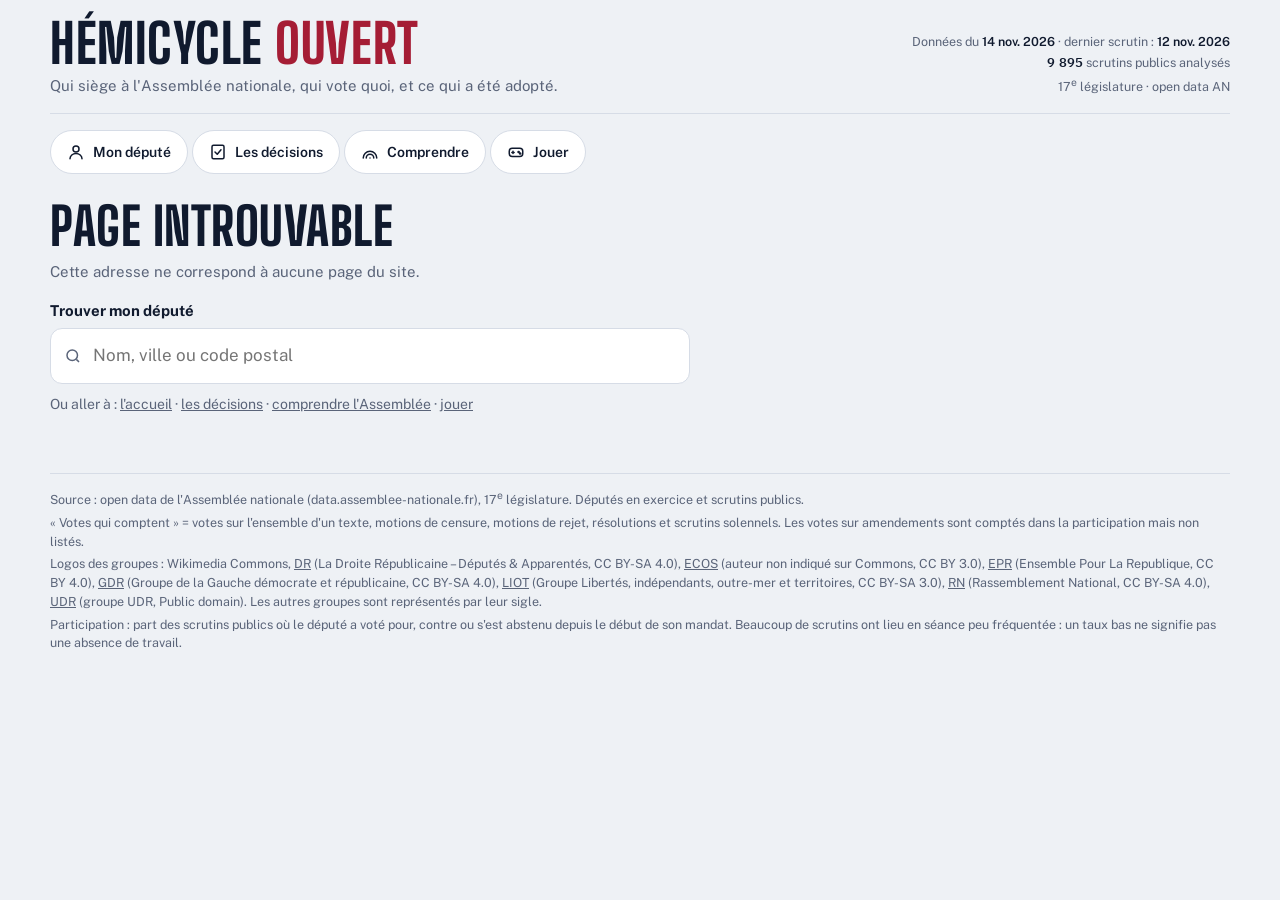
==== commit 139641a8: "Mise à jour automatique des données (2026-11-14, serveur Scriptek)" ====
--- a/index.html
+++ b/index.html
@@ -646,7 +646,7 @@
 <div class="pop" id="pop" role="tooltip" hidden></div>
 <div class="overlay" id="overlay" hidden><aside class="sheet" id="sheet" role="dialog" aria-modal="true" aria-label="Fiche député"></aside></div>
 
-<script id="data" type="application/json">{"cats":[["censure","Censure"],["immigration","Immigration"],["defense","Armées & défense"],["finances","Budget & finances"],["sante","Santé"],["education","Éducation & jeunesse"],["justice","Sécurité & justice"],["ecologie","Écologie & énergie"],["agriculture","Agriculture"],["social","Travail & social"],["territoires","Logement & territoires"],["economie","Économie & numérique"],["institutions","Institutions & Europe"],["societe","Société & droits"],["culture","Culture & sport"],["autres","Autres sujets"]],"generated":"2026-11-13T05:00:34+00:00","lastScrutin":"2026-11-12","nScrutins":9895,"groups":[{"id":"PO845401","l":"Rassemblement National","a":"RN","col":"#313567"},{"id":"PO845425","l":"Droite Républicaine","a":"DR","col":"#8CB0DC"},{"id":"PO845514","l":"Gauche Démocrate et Républicaine","a":"GDR","col":"#830E21"},{"id":"PO845454","l":"Les Démocrates","a":"DEM","col":"#F07E26"},{"id":"PO845419","l":"Socialistes et apparentés","a":"SOC","col":"#F5B4CE"},{"id":"PO845485","l":"Libertés, Indépendants, Outre-mer et Territoires","a":"LIOT","col":"#FFD96F"},{"id":"PO845413","l":"La France insoumise - Nouveau Front Populaire","a":"LFI-NFP","col":"#C00D0D"},{"id":"PO872880","l":"Union des droites pour la République","a":"UDR","col":"#3367A7"},{"id":"PO845407","l":"Ensemble pour la République","a":"EPR","col":"#7B4591"},{"id":"PO845439","l":"Écologiste et Social","a":"ECOS","col":"#77AA79"},{"id":"PO840056","l":"Non inscrit","a":"NI","col":"#8D949A"},{"id":"PO845470","l":"Horizons & Indépendants","a":"HOR","col":"#B5E2F9"}],"deputes":[{"id":"PA841605","c":"M.","p":"Antoine","n":"Golliot","g":"PO845401","gq":"Membre","dep":"Pas-de-Calais","nd":"62","ci":"5","r":"Hauts-de-France","s":"077","b":"1985-08-13","pr":"Technicien","com":"Finances","comq":"Membre","pp":"Rassemblement national","d":"2024-07-07","pe":"0","part":3021,"elig":9895,"loy":95,"kp":155,"ke":330,"hv":"golliot-antoine-27428","sl":"antoine-golliot"},{"id":"PA793872","c":"Mme","p":"Nathalie","n":"Oziol","g":"PO845413","gq":"Membre","dep":"Hérault","nd":"34","ci":"2","r":"Occitanie","s":"548","b":"1990-02-18","pr":"Professeur, profession scientifique","com":"Affaires étrangères","comq":"Membre","pp":"La France Insoumise","d":"2024-06-30","pe":"1","part":2574,"elig":9895,"loy":100,"kp":151,"ke":330,"hv":"oziol-nathalie-24182","sl":"nathalie-oziol"},{"id":"PA841553","c":"M.","p":"Thierry","n":"Tesson","g":"PO845401","gq":"Membre","dep":"Nord","nd":"59","ci":"17","r":"Hauts-de-France","s":"021","b":"1957-04-22","pr":"Ancien cadre","com":"Affaires culturelles et éducation","comq":"Membre","pp":"Rassemblement national","d":"2024-07-07","pe":"0","part":3068,"elig":9895,"loy":95,"kp":134,"ke":330,"hv":"tesson-thierry-27465","sl":"thierry-tesson"},{"id":"PA607193","c":"Mme","p":"Sophie","n":"Errante","g":"PO840056","gq":"Député non-inscrit","dep":"Loire-Atlantique","nd":"44","ci":"10","r":"Pays de la Loire","s":"401","b":"1971-07-22","pr":"Industriel-Chef d'entreprise","com":"Défense","comq":"Membre","pp":"Régions et peuples solidaires","d":"2024-07-07","pe":"1","part":931,"elig":9895,"loy":82,"kp":61,"ke":330,"hv":"errante-sophie","sl":"sophie-errante"},{"id":"PA267042","c":"M.","p":"Yannick","n":"Favennec-Bécot","g":"PO845485","gq":"Membre","dep":"Mayenne","nd":"53","ci":"3","r":"Pays de la Loire","s":"454","b":"1958-08-12","pr":"Directeur de cabinet","com":"Défense","comq":"Membre","pp":"Horizons","d":"2024-07-07","pe":"1","part":809,"elig":9895,"loy":77,"kp":103,"ke":330,"hv":"favennec-becot-yannick","sl":"yannick-favennec-becot"},{"id":"PA795156","c":"Mme","p":"Fatiha","n":"Keloua Hachi","g":"PO845419","gq":"Membre","dep":"Seine-Saint-Denis","nd":"93","ci":"8","r":"Ile-de-France","s":"416","b":"1971-06-05","pr":"Professeur, profession scientifique","com":"Affaires culturelles et éducation","comq":"Membre","pp":"Parti socialiste","d":"2024-07-07","pe":"1","part":1788,"elig":9895,"loy":92,"kp":143,"ke":330,"hv":"keloua-hachi-fatiha-24329","sl":"fatiha-keloua-hachi"},{"id":"PA795176","c":"M.","p":"Nicolas","n":"Metzdorf","g":"PO845407","gq":"Membre","dep":"Nouvelle-Calédonie","nd":"988","ci":"1","r":"Nouvelle-Calédonie","s":"385","b":"1988-05-20","pr":"Ingénieur et cadre technique d'entreprise","com":"Finances","comq":"Membre","pp":"Générations NC","d":"2024-07-07","pe":"1","part":1279,"elig":9895,"loy":92,"kp":102,"ke":330,"hv":"metzdorf-nicolas","sl":"nicolas-metzdorf"},{"id":"PA842085","c":"M.","p":"Sébastien","n":"Humbert","g":"PO845401","gq":"Membre","dep":"Vosges","nd":"88","ci":"4","r":"Grand Est","s":"081","b":"1990-07-10","pr":"Cadre de la fonction publique","com":"Développement durable","comq":"Membre","pp":"Rassemblement national","d":"2024-07-07","pe":"0","part":5663,"elig":9895,"loy":96,"kp":223,"ke":330,"hv":"humbert-sebastien-27437","sl":"sebastien-humbert"},{"id":"PA720138","c":"Mme","p":"Laetitia","n":"Saint-Paul","g":"PO845470","gq":"Membre","dep":"Maine-et-Loire","nd":"49","ci":"4","r":"Pays de la Loire","s":"228","b":"1981-01-21","pr":"Officier de l'armée de Terre","com":"Affaires étrangères","comq":"Secrétaire","pp":"Horizons","d":"2024-07-07","pe":"1","part":2354,"elig":9895,"loy":94,"kp":146,"ke":330,"hv":"saint-paul-laetitia","sl":"laetitia-saint-paul"},{"id":"PA720614","c":"Mme","p":"Marine","n":"Le Pen","g":"PO845401","gq":"Membre","dep":"Pas-de-Calais","nd":"62","ci":"11","r":"Hauts-de-France","s":"036","b":"1968-08-05","pr":"Avocate","com":"Affaires étrangères","comq":"Membre","pp":"Rassemblement national","d":"2024-06-30","pe":"1","part":849,"elig":9895,"loy":93,"kp":106,"ke":330,"hv":"le-pen-marine","sl":"marine-le-pen"},{"id":"PA841395","c":"M.","p":"Maxime","n":"Michelet","g":"PO872880","gq":"Membre","dep":"Marne","nd":"51","ci":"3","r":"Grand Est","s":"112","b":"1992-04-19","pr":"Historien","com":"Affaires culturelles et éducation","comq":"Membre","pp":"UDR - Union des Droites pour la République","d":"2024-07-07","pe":"0","part":3005,"elig":9895,"loy":98,"kp":168,"ke":330,"hv":"michelet-maxime-27504","sl":"maxime-michelet"},{"id":"PA368","c":"M.","p":"Michel","n":"Barnier","g":"PO845425","gq":"Membre","dep":"Paris","nd":"75","ci":"2","r":"Ile-de-France","s":"180","b":"1951-01-09","pr":"Ancien Premier ministre","com":"Affaires étrangères","comq":"Membre","pp":"Les Républicains","d":"2025-09-28","pe":"1","cm":"élection partielle, remplacement d'un député démissionnaire d'office","part":613,"elig":6841,"loy":88,"kp":68,"ke":181,"hv":"barnier-michel-27734","sl":"michel-barnier"},{"id":"PA720560","c":"Mme","p":"Perrine","n":"Goulet","g":"PO845454","gq":"Membre","dep":"Nièvre","nd":"58","ci":"1","r":"Bourgogne-Franche-Comté","s":"338","b":"1978-03-19","pr":"Autre cadre (secteur privé)","com":"Finances","comq":"Membre","pp":"Ensemble ! (majorité présidentielle)","d":"2024-07-07","pe":"1","part":1749,"elig":9895,"loy":92,"kp":130,"ke":330,"hv":"goulet-perrine","sl":"perrine-goulet"},{"id":"PA795864","c":"M.","p":"Pierre","n":"Cazeneuve","g":"PO845407","gq":"Membre","dep":"Hauts-de-Seine","nd":"92","ci":"7","r":"Ile-de-France","s":"284","b":"1995-03-11","pr":"Cadre de la fonction publique","com":"Finances","comq":"Membre","pp":"Ensemble ! (majorité présidentielle)","d":"2024-06-30","pe":"1","part":2173,"elig":9895,"loy":93,"kp":175,"ke":330,"hv":"cazeneuve-pierre-19678","sl":"pierre-cazeneuve"},{"id":"PA267780","c":"Mme","p":"Agnès","n":"Firmin Le Bodo","g":"PO845470","gq":"Membre","dep":"Seine-Maritime","nd":"76","ci":"7","r":"Normandie","s":"234","b":"1968-11-20","pr":"Pharmacien","com":"Lois","comq":"Membre","pp":"Horizons","d":"2024-07-07","pe":"1","part":2331,"elig":9895,"loy":92,"kp":149,"ke":330,"hv":"firmin-le-bodo-agnes","sl":"agnes-firmin-le-bodo"},{"id":"PA266808","c":"M.","p":"Vincent","n":"Rolland","g":"PO845425","gq":"Membre","dep":"Savoie","nd":"73","ci":"2","r":"Auvergne-Rhône-Alpes","s":"201","b":"1970-02-01","pr":"Collaborateur parlementaire","com":"Affaires économiques","comq":"Secrétaire","pp":"Les Républicains","d":"2024-07-07","pe":"1","part":1758,"elig":9895,"loy":93,"kp":127,"ke":330,"hv":"rolland-vincent-7763","sl":"vincent-rolland"},{"id":"PA841191","c":"Mme","p":"Sandrine","n":"Nosbé","g":"PO845413","gq":"Membre","dep":"Isère","nd":"38","ci":"9","r":"Auvergne-Rhône-Alpes","s":"639","b":"1972-10-29","pr":"Employé administratif d'entreprise","com":"Affaires économiques","comq":"Membre","pp":"La France Insoumise","d":"2024-07-07","pe":"0","part":4121,"elig":9895,"loy":100,"kp":219,"ke":330,"hv":"nosbe-sandrine-27509","sl":"sandrine-nosbe"},{"id":"PA718674","c":"Mme","p":"Olga","n":"Givernet","g":"PO845407","gq":"Membre","dep":"Ain","nd":"01","ci":"3","r":"Auvergne-Rhône-Alpes","s":"301","b":"1981-10-17","pr":"Ingénieure","com":"Développement durable","comq":"Membre","pp":"Ensemble ! (majorité présidentielle)","d":"2024-07-07","pe":"1","cm":"reprise de l'exercice du mandat d'un ancien membre du Gouvernement","part":2030,"elig":9895,"loy":93,"kp":115,"ke":330,"hv":"givernet-olga","sl":"olga-givernet"},{"id":"PA840947","c":"Mme","p":"Catherine","n":"Hervieu","g":"PO845439","gq":"Membre","dep":"Côte-d'Or","nd":"21","ci":"2","r":"Bourgogne-Franche-Comté","s":"531","b":"1958-05-09","pr":"Psychologue scolaire","com":"Défense","comq":"Membre","pp":"Les Écologistes - EELV","d":"2024-07-07","pe":"0","part":3096,"elig":9895,"loy":93,"kp":167,"ke":330,"hv":"hervieu-catherine","sl":"catherine-hervieu"},{"id":"PA2940","c":"Mme","p":"Dominique","n":"Voynet","g":"PO845439","gq":"Membre","dep":"Doubs","nd":"25","ci":"2","r":"Bourgogne-Franche-Comté","s":"495","b":"1958-11-04","pr":"Médecin","com":"Affaires culturelles et éducation","comq":"Membre","pp":"Les Écologistes - EELV","d":"2024-07-07","pe":"1","part":3264,"elig":9895,"loy":95,"kp":168,"ke":330,"hv":"voynet-dominique-8816","sl":"dominique-voynet"},{"id":"PA794038","c":"M.","p":"Yannick","n":"Neuder","g":"PO845425","gq":"Membre","dep":"Isère","nd":"38","ci":"7","r":"Auvergne-Rhône-Alpes","s":"190","b":"1969-03-15","pr":"Cardiologue","com":"Défense","comq":"Membre","pp":"Les Républicains","d":"2024-07-07","pe":"1","cm":"reprise de l'exercice du mandat d'un ancien membre du Gouvernement","part":414,"elig":9895,"loy":89,"kp":53,"ke":330,"hv":"neuder-yannick","sl":"yannick-neuder"},{"id":"PA795664","c":"M.","p":"Paul","n":"Midy","g":"PO845407","gq":"Membre","dep":"Essonne","nd":"91","ci":"5","r":"Ile-de-France","s":"256","b":"1983-01-25","pr":"Chef d'entreprise de 10 salariés ou plus","com":"Finances","comq":"Membre","pp":"Ensemble ! (majorité présidentielle)","d":"2024-07-07","pe":"1","part":2806,"elig":9895,"loy":93,"kp":133,"ke":330,"hv":"midy-paul-24266","sl":"paul-midy"},{"id":"PA720146","c":"M.","p":"Denis","n":"Masséglia","g":"PO845407","gq":"Membre","dep":"Maine-et-Loire","nd":"49","ci":"5","r":"Pays de la Loire","s":"376","b":"1981-04-11","pr":"Ingénieur Arts et métiers","com":"Finances","comq":"Membre","pp":"Ensemble ! (majorité présidentielle)","d":"2024-07-07","pe":"1","part":2517,"elig":9895,"loy":94,"kp":121,"ke":330,"hv":"masseglia-denis","dp":[["13 avril 2026","Projet de loi n° 2630 actualisant la programmation militaire pour les années 2024 à 2030 et portant diverses dispositions intéressant la défense","Être absent pour la totalité du processus législatif concerné","Je suis actuellement en disponibilité de l'entreprise THALES."]],"sl":"denis-masseglia"},{"id":"PA796062","c":"M.","p":"Thomas","n":"Portes","g":"PO845413","gq":"Membre","dep":"Seine-Saint-Denis","nd":"93","ci":"3","r":"Ile-de-France","s":"633","b":"1985-11-18","pr":"Cheminot","com":"Lois","comq":"Membre","pp":"La France Insoumise","d":"2024-07-07","pe":"1","part":3385,"elig":9895,"loy":100,"kp":186,"ke":330,"hv":"portes-thomas-24240","sl":"thomas-portes"},{"id":"PA793382","c":"M.","p":"Emmanuel","n":"Taché","g":"PO845401","gq":"Membre","dep":"Bouches-du-Rhône","nd":"13","ci":"16","r":"Provence-Alpes-Côte d'Azur","s":"151","b":"1975-02-20","pr":"Cadre de la fonction publique","com":"Défense","comq":"Membre","pp":"Rassemblement national","d":"2024-07-07","pe":"1","part":1274,"elig":9895,"loy":93,"kp":122,"ke":330,"hv":"tache-emmanuel-24318","sl":"emmanuel-tache"},{"id":"PA607619","c":"M.","p":"Paul","n":"Molac","g":"PO845485","gq":"Membre","dep":"Morbihan","nd":"56","ci":"4","r":"Bretagne","s":"464","b":"1962-05-21","pr":"Professeur du secondaire","com":"Lois","comq":"Secrétaire","pp":"Régions et peuples solidaires","d":"2024-07-07","pe":"1","part":1434,"elig":9895,"loy":80,"kp":142,"ke":330,"hv":"molac-paul","sl":"paul-molac"},{"id":"PA794778","c":"Mme","p":"Sandra","n":"Regol","g":"PO845439","gq":"Membre","dep":"Bas-Rhin","nd":"67","ci":"1","r":"Grand Est","s":"501","b":"1978-04-13","pr":"Personne diverse sans activité professionnelle de moins de 60 ans (sauf r","com":"Lois","comq":"Membre","pp":"Les Écologistes - EELV","d":"2024-07-07","pe":"1","part":4573,"elig":9895,"loy":94,"kp":221,"ke":330,"hv":"regol-sandra-24199","sl":"sandra-regol"},{"id":"PA793398","c":"M.","p":"Jérémie","n":"Patrier-Leitus","g":"PO845470","gq":"Membre","dep":"Calvados","nd":"14","ci":"3","r":"Normandie","s":"240","b":"1989-03-07","pr":"Cadre de la fonction publique","com":"Affaires culturelles et éducation","comq":"Membre","pp":"Horizons","d":"2024-07-07","pe":"1","part":2630,"elig":9895,"loy":94,"kp":157,"ke":330,"hv":"patrier-leitus-jeremie-24284","sl":"jeremie-patrier-leitus"},{"id":"PA720092","c":"M.","p":"Richard","n":"Ramos","g":"PO845454","gq":"Membre","dep":"Loiret","nd":"45","ci":"6","r":"Centre-Val de Loire","s":"361","b":"1968-03-23","pr":"Autre cadre (secteur privé)","com":"Affaires économiques","comq":"Membre","pp":"Ensemble ! (majorité présidentielle)","d":"2024-07-07","pe":"1","part":326,"elig":9895,"loy":92,"kp":87,"ke":330,"hv":"ramos-richard","sl":"richard-ramos"},{"id":"PA795974","c":"M.","p":"Philippe","n":"Lottiaux","g":"PO845401","gq":"Membre","dep":"Var","nd":"83","ci":"4","r":"Provence-Alpes-Côte d'Azur","s":"022","b":"1966-08-14","pr":"Cadre de la fonction publique","com":"Finances","comq":"Membre","pp":"Rassemblement national","d":"2024-06-30","pe":"1","part":4538,"elig":9895,"loy":96,"kp":188,"ke":330,"hv":"lottiaux-philippe-15882","sl":"philippe-lottiaux"},{"id":"PA588884","c":"Mme","p":"Clémentine","n":"Autain","g":"PO845439","gq":"Membre","dep":"Seine-Saint-Denis","nd":"93","ci":"11","r":"Ile-de-France","s":"510","b":"1973-05-26","pr":"Journaliste et autre média","com":"Affaires étrangères","comq":"Membre","pp":"Parti communiste français","d":"2024-06-30","pe":"1","part":1228,"elig":9895,"loy":96,"kp":118,"ke":330,"hv":"autain-clementine","sl":"clementine-autain"},{"id":"PA793924","c":"Mme","p":"Marie-Sophie","n":"Bernadeau","g":"PO845407","gq":"Membre","dep":"Gironde","nd":"33","ci":"10","r":"Nouvelle-Aquitaine","s":"309","b":"1980-07-08","pr":"Professeure de danse","com":"Affaires étrangères","comq":"Membre","pp":null,"d":"2024-07-07","pe":"0","cm":"remplacement d'un député en mission au-delà de 6 mois","part":216,"elig":9895,"loy":92,"kp":12,"ke":330,"hv":"bernadeau-marie-sophie-31635","sl":"marie-sophie-bernadeau"},{"id":"PA793616","c":"M.","p":"Kévin","n":"Mauvieux","g":"PO845401","gq":"Membre","dep":"Eure","nd":"27","ci":"3","r":"Normandie","s":"073","b":"1991-09-09","pr":"Conseiller en assurance","com":"Finances","comq":"Membre","pp":"Rassemblement national","d":"2024-07-07","pe":"1","part":4485,"elig":9895,"loy":95,"kp":165,"ke":330,"hv":"mauvieux-kevin-24160","sl":"kevin-mauvieux"},{"id":"PA794802","c":"M.","p":"Charles","n":"Sitzenstuhl","g":"PO845407","gq":"Membre","dep":"Bas-Rhin","nd":"67","ci":"5","r":"Grand Est","s":"364","b":"1988-12-03","pr":"Cadre de la fonction publique","com":"Finances","comq":"Membre","pp":"Ensemble ! (majorité présidentielle)","d":"2024-07-07","pe":"1","part":5207,"elig":9895,"loy":94,"kp":223,"ke":330,"hv":"sitzenstuhl-charles","sl":"charles-sitzenstuhl"},{"id":"PA841381","c":"Mme","p":"Sophie","n":"Pantel","g":"PO845419","gq":"Membre","dep":"Lozère","nd":"48","ci":"1","r":"Occitanie","s":"463","b":"1971-07-27","pr":"Cadre de la fonction publique d'État","com":"Finances","comq":"Membre","pp":"Régions et peuples solidaires","d":"2024-07-07","pe":"0","part":3758,"elig":9895,"loy":90,"kp":195,"ke":330,"hv":"pantel-sophie","sl":"sophie-pantel"},{"id":"PA793174","c":"M.","p":"Yannick","n":"Monnet","g":"PO845514","gq":"Membre","dep":"Allier","nd":"03","ci":"1","r":"Auvergne-Rhône-Alpes","s":"588","b":"1975-10-07","pr":"Cadre de la fonction publique","com":"Affaires sociales","comq":"Membre","pp":"Parti communiste français","d":"2024-07-07","pe":"1","part":1641,"elig":9895,"loy":90,"kp":122,"ke":330,"hv":"monnet-yannick-24259","sl":"yannick-monnet"},{"id":"PA795084","c":"M.","p":"Rodrigo","n":"Arenas","g":"PO845413","gq":"Membre","dep":"Paris","nd":"75","ci":"10","r":"Ile-de-France","s":"610","b":"1974-04-24","pr":"Cadre de la fonction publique","com":"Affaires culturelles et éducation","comq":"Membre","pp":"La France Insoumise","d":"2024-06-30","pe":"1","part":1623,"elig":9895,"loy":99,"kp":149,"ke":330,"hv":"arenas-rodrigo-24170","sl":"rodrigo-arenas"},{"id":"PA793354","c":"Mme","p":"Joëlle","n":"Mélin","g":"PO845401","gq":"Membre","dep":"Bouches-du-Rhône","nd":"13","ci":"9","r":"Provence-Alpes-Côte d'Azur","s":"017","b":"1950-03-26","pr":"Médecin expert judiciaire","com":"Affaires sociales","comq":"Membre","pp":"Rassemblement national","d":"2024-07-07","pe":"1","part":2117,"elig":9895,"loy":96,"kp":135,"ke":330,"hv":"melin-joelle","sl":"joelle-melin"},{"id":"PA841419","c":"M.","p":"Damien","n":"Girard","g":"PO845439","gq":"Membre","dep":"Morbihan","nd":"56","ci":"5","r":"Bretagne","s":"496","b":"1973-05-30","pr":"Ingénieur et cadre technique d'entreprise","com":"Défense","comq":"Membre","pp":"Les Écologistes - EELV","d":"2024-07-07","pe":"0","part":1620,"elig":9895,"loy":92,"kp":133,"ke":330,"hv":"girard-damien-27427","sl":"damien-girard"},{"id":"PA842097","c":"Mme","p":"Sophie-Laurence","n":"Roy","g":"PO845401","gq":"Membre","dep":"Yonne","nd":"89","ci":"2","r":"Bourgogne-Franche-Comté","s":"002","b":"1955-12-23","pr":"Profession libérale","com":"Finances","comq":"Membre","pp":"Rassemblement national","d":"2024-07-07","pe":"0","part":2905,"elig":9895,"loy":94,"kp":130,"ke":330,"hv":"roy-sophie-laurence-27419","sl":"sophie-laurence-roy"},{"id":"PA841451","c":"M.","p":"Julien","n":"Guibert","g":"PO845401","gq":"Membre","dep":"Nièvre","nd":"58","ci":"2","r":"Bourgogne-Franche-Comté","s":"005","b":"1984-05-11","pr":"Profession intermédiaire administrative et commerciale des entreprises","com":"Développement durable","comq":"Membre","pp":"Rassemblement national","d":"2024-07-07","pe":"0","part":4888,"elig":9895,"loy":96,"kp":179,"ke":330,"hv":"guibert-julien-27431","sl":"julien-guibert"},{"id":"PA794418","c":"Mme","p":"Florence","n":"Goulet","g":"PO845401","gq":"Membre","dep":"Meuse","nd":"55","ci":"2","r":"Grand Est","s":"024","b":"1961-06-30","pr":"Cadre de la fonction publique","com":"Affaires économiques","comq":"Membre","pp":"Rassemblement national","d":"2024-06-30","pe":"1","part":3853,"elig":9895,"loy":95,"kp":155,"ke":330,"hv":"goulet-florence-24331","sl":"florence-goulet"},{"id":"PA721202","c":"M.","p":"Éric","n":"Coquerel","g":"PO845413","gq":"Membre","dep":"Seine-Saint-Denis","nd":"93","ci":"1","r":"Ile-de-France","s":"549","b":"1958-12-30","pr":"Industriel-Chef d'entreprise","com":"Finances","comq":"Membre","pp":"La France Insoumise","d":"2024-06-30","pe":"1","part":2206,"elig":9895,"loy":99,"kp":146,"ke":330,"hv":"coquerel-eric","sl":"eric-coquerel"},{"id":"PA717161","c":"Mme","p":"Élisabeth","n":"Borne","g":"PO845407","gq":"Membre apparenté","dep":"Calvados","nd":"14","ci":"6","r":"Normandie","s":"253","b":"1961-04-18","pr":"Ingénieur et cadre technique d'entreprise","com":"Affaires étrangères","comq":"Membre","pp":"Ensemble ! (majorité présidentielle)","d":"2024-07-07","pe":"1","cm":"reprise de l'exercice du mandat d'un ancien membre du Gouvernement","part":668,"elig":9895,"loy":90,"kp":71,"ke":330,"sl":"elisabeth-borne"},{"id":"PA840119","c":"Mme","p":"Sandra","n":"Delannoy","g":"PO840056","gq":"Député non-inscrit","dep":"Nord","nd":"59","ci":"3","r":"Hauts-de-France","s":"322","b":"1974-05-01","pr":"Artisan","com":"Affaires étrangères","comq":"Membre","pp":"Rassemblement national","d":"2024-06-30","pe":"0","part":1842,"elig":9895,"loy":79,"kp":115,"ke":330,"hv":"delannoy-sandra-27339","sl":"sandra-delannoy"},{"id":"PA793218","c":"M.","p":"Jordan","n":"Guitton","g":"PO845401","gq":"Membre","dep":"Aube","nd":"10","ci":"1","r":"Grand Est","s":"041","b":"1995-01-30","pr":"Assistant Parlementaire","com":"Lois","comq":"Membre","pp":"Rassemblement national","d":"2024-06-30","pe":"1","part":3762,"elig":9895,"loy":96,"kp":172,"ke":330,"hv":"guitton-jordan-24258","sl":"jordan-guitton"},{"id":"PA794910","c":"Mme","p":"Melouka","n":"Hadj-Mimoune","g":"PO845419","gq":"Membre","dep":"Rhône","nd":"69","ci":"6","r":"Auvergne-Rhône-Alpes","s":"555","b":"1960-04-27","pr":"Assistante familiale","com":"Lois","comq":"Membre","pp":null,"d":"2024-07-07","pe":"0","cm":"remplacement d'un député ayant démissionné pour cause d’incompatibilité prévue aux articles LO 137, LO 137-1, LO 141 ou LO 141-1 du code électoral","part":250,"elig":9895,"loy":100,"kp":6,"ke":330,"hv":"hadj-mimoune-melouka-19320","sl":"melouka-hadj-mimoune"},{"id":"PA795010","c":"Mme","p":"Marie-Charlotte","n":"Garin","g":"PO845439","gq":"Membre","dep":"Rhône","nd":"69","ci":"3","r":"Auvergne-Rhône-Alpes","s":"507","b":"1995-09-02","pr":"Collaboratrice politique en collectivité locale","com":"Affaires sociales","comq":"Membre","pp":"Les Écologistes - EELV","d":"2024-06-30","pe":"1","part":2526,"elig":9895,"loy":94,"kp":160,"ke":330,"hv":"garin-marie-charlotte-24147","sl":"marie-charlotte-garin"},{"id":"PA794798","c":"Mme","p":"Françoise","n":"Buffet","g":"PO845407","gq":"Membre","dep":"Bas-Rhin","nd":"67","ci":"4","r":"Grand Est","s":"365","b":"1953-12-11","pr":"Ancien artisan, commerçant, chef d'entreprise","com":"Affaires économiques","comq":"Membre","pp":"Ensemble ! (majorité présidentielle)","d":"2024-07-07","pe":"1","part":3663,"elig":9895,"loy":93,"kp":158,"ke":330,"hv":"buffet-francoise","sl":"francoise-buffet"},{"id":"PA331973","c":"Mme","p":"Pascale","n":"Got","g":"PO845419","gq":"Membre","dep":"Gironde","nd":"33","ci":"5","r":"Nouvelle-Aquitaine","s":"441","b":"1961-04-01","pr":"Journaliste","com":"Affaires étrangères","comq":"Membre","pp":"Parti socialiste","d":"2024-07-07","pe":"1","part":2229,"elig":9895,"loy":94,"kp":120,"ke":330,"hv":"got-pascale","sl":"pascale-got"},{"id":"PA794106","c":"Mme","p":"Andrée","n":"Taurinya","g":"PO845413","gq":"Membre","dep":"Loire","nd":"42","ci":"2","r":"Auvergne-Rhône-Alpes","s":"609","b":"1963-06-03","pr":"Professeur, profession scientifique","com":"Lois","comq":"Membre","pp":"La France Insoumise","d":"2024-07-07","pe":"1","part":3903,"elig":9895,"loy":99,"kp":214,"ke":330,"hv":"taurinya-andree-24273","sl":"andree-taurinya"},{"id":"PA721984","c":"M.","p":"Philippe","n":"Latombe","g":"PO845454","gq":"Membre","dep":"Vendée","nd":"85","ci":"1","r":"Pays de la Loire","s":"359","b":"1975-04-21","pr":"Cadre supérieur (secteur privé)","com":"Lois","comq":"Secrétaire","pp":"Ensemble ! (majorité présidentielle)","d":"2024-07-07","pe":"1","part":838,"elig":9895,"loy":92,"kp":109,"ke":330,"hv":"latombe-philippe","sl":"philippe-latombe"},{"id":"PA719778","c":"M.","p":"François","n":"Jolivet","g":"PO845470","gq":"Membre","dep":"Indre","nd":"36","ci":"1","r":"Centre-Val de Loire","s":"233","b":"1966-03-21","pr":"Cadre supérieur (secteur privé)","com":"Finances","comq":"Membre","pp":"Horizons","d":"2024-07-07","pe":"1","part":1819,"elig":9895,"loy":93,"kp":123,"ke":330,"hv":"jolivet-francois","sl":"francois-jolivet"},{"id":"PA879389","c":"Mme","p":"Marie-Philippe","n":"Lubet","g":"PO845407","gq":"Membre","dep":"Loiret","nd":"45","ci":"1","r":"Centre-Val de Loire","s":"304","b":"1957-09-06","pr":"Retraitée","com":"Développement durable","comq":"Membre","pp":null,"d":"2026-01-25","pe":"0","cm":"remplacement d'un député nommé au Gouvernement","part":1319,"elig":4740,"loy":92,"kp":65,"ke":135,"hv":"lubet-marie-philippe-20471","sl":"marie-philippe-lubet"},{"id":"PA841973","c":"M.","p":"Pierre-Henri","n":"Carbonnel","g":"PO872880","gq":"Membre","dep":"Tarn-et-Garonne","nd":"82","ci":"1","r":"Occitanie","s":"098","b":"1990-03-23","pr":"Agriculteur","com":"Développement durable","comq":"Membre","pp":"UDR - Union des Droites pour la République","d":"2025-10-12","pe":"0","cm":"élection partielle, remplacement d'un député démissionnaire d'office","part":2234,"elig":6841,"loy":98,"kp":106,"ke":181,"hv":"carbonnel-pierre-henri-29796","sl":"pierre-henri-carbonnel"},{"id":"PA841495","c":"M.","p":"Maxime","n":"Amblard","g":"PO845401","gq":"Membre","dep":"Meuse","nd":"55","ci":"1","r":"Grand Est","s":"010","b":"1996-09-06","pr":"Ingénieur et cadre technique d'entreprise","com":"Affaires économiques","comq":"Membre","pp":"Rassemblement national","d":"2024-07-07","pe":"0","part":2922,"elig":9895,"loy":96,"kp":148,"ke":330,"hv":"amblard-maxime-27439","sl":"maxime-amblard"},{"id":"PA794138","c":"Mme","p":"Ségolène","n":"Amiot","g":"PO845413","gq":"Membre","dep":"Loire-Atlantique","nd":"44","ci":"3","r":"Pays de la Loire","s":"526","b":"1986-02-23","pr":"Employé administratif d'entreprise","com":"Affaires sociales","comq":"Membre","pp":"La France Insoumise","d":"2024-07-07","pe":"1","part":4700,"elig":9895,"loy":100,"kp":232,"ke":330,"hv":"amiot-segolene-24206","sl":"segolene-amiot"},{"id":"PA841377","c":"Mme","p":"Emeline","n":"Rey-Rinchet","g":"PO845425","gq":"Membre apparenté","dep":"Lot-et-Garonne","nd":"47","ci":"3","r":"Nouvelle-Aquitaine","s":"207","b":"1988-03-29","pr":"Ostéopathe","com":"Affaires économiques","comq":"Membre","pp":null,"d":"2024-07-07","pe":"0","cm":"remplacement d'un député ayant démissionné pour cause d’incompatibilité prévue aux articles LO 137, LO 137-1, LO 141 ou LO 141-1 du code électoral","part":387,"elig":9895,"loy":95,"kp":40,"ke":330,"hv":"rey-rinchet-emeline-30410","sl":"emeline-rey-rinchet"},{"id":"PA794118","c":"M.","p":"Antoine","n":"Vermorel","g":"PO845425","gq":"Membre","dep":"Loire","nd":"42","ci":"5","r":"Auvergne-Rhône-Alpes","s":"162","b":"1993-02-17","pr":"Conseiller parlementaire","com":"Développement durable","comq":"Membre","pp":"Les Républicains","d":"2024-07-07","pe":"1","part":777,"elig":9895,"loy":89,"kp":101,"ke":330,"hv":"vermorel-antoine-20369","sl":"antoine-vermorel"},{"id":"PA793158","c":"M.","p":"José","n":"Beaurain","g":"PO845401","gq":"Membre","dep":"Aisne","nd":"02","ci":"4","r":"Hauts-de-France","s":"075","b":"1971-07-27","pr":"Artisan","com":"Affaires culturelles et éducation","comq":"Membre","pp":"Rassemblement national","d":"2024-06-30","pe":"1","part":3221,"elig":9895,"loy":95,"kp":143,"ke":330,"hv":"beaurain-jose-24140","sl":"jose-beaurain"},{"id":"PA720468","c":"M.","p":"Sébastien","n":"Chenu","g":"PO845401","gq":"Membre","dep":"Nord","nd":"59","ci":"19","r":"Hauts-de-France","s":"027","b":"1973-04-13","pr":"Conseiller en communication","com":"Affaires étrangères","comq":"Membre","pp":"Rassemblement national","d":"2024-06-30","pe":"1","part":1041,"elig":9895,"loy":94,"kp":118,"ke":330,"hv":"chenu-sebastien","sl":"sebastien-chenu"},{"id":"PA793948","c":"M.","p":"Nicolas","n":"Thierry","g":"PO845439","gq":"Membre","dep":"Gironde","nd":"33","ci":"2","r":"Nouvelle-Aquitaine","s":"503","b":"1975-12-08","pr":"Consultant en développement durable","com":"Développement durable","comq":"Membre","pp":"Les Écologistes - EELV","d":"2024-07-07","pe":"1","part":1866,"elig":9895,"loy":93,"kp":156,"ke":330,"hv":"thierry-nicolas","sl":"nicolas-thierry"},{"id":"PA721844","c":"Mme","p":"Béatrice","n":"Piron","g":"PO845470","gq":"Membre","dep":"Yvelines","nd":"78","ci":"3","r":"Ile-de-France","s":"236","b":"1965-08-30","pr":"Chef d'entreprise","com":"Affaires culturelles et éducation","comq":"Secrétaire","pp":"Horizons","d":"2024-07-07","pe":"1","part":3559,"elig":9895,"loy":93,"kp":212,"ke":330,"hv":"piron-beatrice","sl":"beatrice-piron"},{"id":"PA840857","c":"Mme","p":"Nadine","n":"Lechon","g":"PO845401","gq":"Membre","dep":"Dordogne","nd":"24","ci":"1","r":"Nouvelle-Aquitaine","s":"119","b":"1963-04-16","pr":"Agriculteur sur moyenne exploitation","com":"Défense","comq":"Membre","pp":"Rassemblement national","d":"2024-07-07","pe":"0","part":3935,"elig":9895,"loy":96,"kp":176,"ke":330,"hv":"lechon-nadine-27468","sl":"nadine-lechon"},{"id":"PA793102","c":"M.","p":"Christian","n":"Girard","g":"PO845401","gq":"Membre","dep":"Alpes-de-Haute-Provence","nd":"04","ci":"1","r":"Provence-Alpes-Côte d'Azur","s":"153","b":"1952-05-07","pr":"Ancien cadre","com":"Affaires culturelles et éducation","comq":"Membre","pp":"Rassemblement national","d":"2024-07-07","pe":"1","part":4942,"elig":9895,"loy":96,"kp":184,"ke":330,"hv":"girard-christian-24287","sl":"christian-girard"},{"id":"PA720362","c":"M.","p":"Belkhir","n":"Belhaddad","g":"PO845419","gq":"Membre apparenté","dep":"Moselle","nd":"57","ci":"1","r":"Grand Est","s":"471","b":"1969-07-09","pr":"Industriel-Chef d'entreprise","com":"Affaires culturelles et éducation","comq":"Membre","pp":"Parti socialiste","d":"2024-07-07","pe":"1","part":2329,"elig":9895,"loy":83,"kp":126,"ke":330,"hv":"belhaddad-belkhir","sl":"belkhir-belhaddad"},{"id":"PA795820","c":"M.","p":"Marcellin","n":"Nadeau","g":"PO845514","gq":"Membre","dep":"Martinique","nd":"972","ci":"2","r":"Martinique","s":"581","b":"1962-11-02","pr":"Cadre de la fonction publique","com":"Développement durable","comq":"Secrétaire","pp":"Péyi-A","d":"2024-07-07","pe":"1","part":857,"elig":9895,"loy":94,"kp":123,"ke":330,"hv":"nadeau-marcellin-24215","sl":"marcellin-nadeau"},{"id":"PA795528","c":"M.","p":"Charles","n":"Rodwell","g":"PO845407","gq":"Membre","dep":"Yvelines","nd":"78","ci":"1","r":"Ile-de-France","s":"276","b":"1996-07-26","pr":"Cadre de la fonction publique","com":"Finances","comq":"Membre","pp":"Ensemble ! (majorité présidentielle)","d":"2024-07-07","pe":"1","part":2690,"elig":9895,"loy":93,"kp":138,"ke":330,"hv":"rodwell-charles-24279","sl":"charles-rodwell"},{"id":"PA332523","c":"Mme","p":"Marie-Christine","n":"Dalloz","g":"PO845425","gq":"Membre","dep":"Jura","nd":"39","ci":"2","r":"Bourgogne-Franche-Comté","s":"168","b":"1958-01-10","pr":"retraitée","com":"Finances","comq":"Membre","pp":"Les Républicains","d":"2025-04-06","pe":"1","cm":"élection partielle, suite à l'annulation de l'élection d'un député","part":1732,"elig":8630,"loy":92,"kp":107,"ke":247,"hv":"dalloz-marie-christine","sl":"marie-christine-dalloz"},{"id":"PA794830","c":"M.","p":"Hubert","n":"Ott","g":"PO845454","gq":"Membre","dep":"Haut-Rhin","nd":"68","ci":"2","r":"Grand Est","s":"356","b":"1964-06-06","pr":"Professeur, profession scientifique","com":"Développement durable","comq":"Membre","pp":"Ensemble ! (majorité présidentielle)","d":"2024-07-07","pe":"1","part":1843,"elig":9895,"loy":94,"kp":158,"ke":330,"hv":"ott-hubert-24311","sl":"hubert-ott"},{"id":"PA842227","c":"M.","p":"Joseph","n":"Rivière","g":"PO845401","gq":"Membre","dep":"Réunion","nd":"974","ci":"3","r":"Réunion","s":"032","b":"1971-10-15","pr":"Profession intermédiaire administrative de la fonction publique","com":"Affaires économiques","comq":"Membre","pp":"Rassemblement national","d":"2024-07-07","pe":"0","part":2468,"elig":9895,"loy":96,"kp":152,"ke":330,"hv":"riviere-joseph-27417","sl":"joseph-riviere"},{"id":"PA330909","c":"M.","p":"Vincent","n":"Descoeur","g":"PO845425","gq":"Membre apparenté","dep":"Cantal","nd":"15","ci":"1","r":"Auvergne-Rhône-Alpes","s":"170","b":"1962-12-13","pr":"Professeur agrégé de biologie","com":"Développement durable","comq":"Membre","pp":"Les Républicains","d":"2024-07-07","pe":"1","part":1876,"elig":9895,"loy":93,"kp":134,"ke":330,"hv":"descoeur-vincent-3159","sl":"vincent-descoeur"},{"id":"PA722150","c":"M.","p":"Sacha","n":"Houlié","g":"PO845419","gq":"Membre apparenté","dep":"Vienne","nd":"86","ci":"2","r":"Nouvelle-Aquitaine","s":"486","b":"1988-10-08","pr":"Avocat","com":"Lois","comq":"Membre","pp":"Régions et peuples solidaires","d":"2024-07-07","pe":"1","part":1164,"elig":9895,"loy":87,"kp":115,"ke":330,"hv":"houlie-sacha","sl":"sacha-houlie"},{"id":"PA794518","c":"M.","p":"Pierre","n":"Marle","g":"PO845470","gq":"Membre apparenté","dep":"Nord","nd":"59","ci":"14","r":"Hauts-de-France","s":"318","b":"1954-02-19","pr":"Directeur d'école primaire (retraité)","com":"Affaires sociales","comq":"Membre","pp":null,"d":"2024-07-07","pe":"0","cm":"remplacement d'un député ayant démissionné pour cause d’incompatibilité prévue aux articles LO 137, LO 137-1, LO 141 ou LO 141-1 du code électoral","part":1214,"elig":9895,"loy":92,"kp":78,"ke":330,"hv":"marle-pierre-28145","sl":"pierre-marle"},{"id":"PA720038","c":"Mme","p":"Sandrine","n":"Josso","g":"PO845454","gq":"Membre","dep":"Loire-Atlantique","nd":"44","ci":"7","r":"Pays de la Loire","s":"346","b":"1975-09-19","pr":"Autre profession libérale","com":"Développement durable","comq":"Membre","pp":"Ensemble ! (majorité présidentielle)","d":"2024-07-07","pe":"1","part":1920,"elig":9895,"loy":95,"kp":117,"ke":330,"hv":"josso-sandrine","sl":"sandrine-josso"},{"id":"PA841853","c":"Mme","p":"Céline","n":"Hervieu","g":"PO845419","gq":"Membre","dep":"Paris","nd":"75","ci":"11","r":"Ile-de-France","s":"430","b":"1993-08-19","pr":"Profession libérale","com":"Affaires culturelles et éducation","comq":"Membre","pp":"Parti socialiste","d":"2024-07-07","pe":"0","part":1634,"elig":9895,"loy":91,"kp":116,"ke":330,"hv":"hervieu-celine-21742","sl":"celine-hervieu"},{"id":"PA796018","c":"Mme","p":"Danielle","n":"Simonnet","g":"PO845439","gq":"Membre","dep":"Paris","nd":"75","ci":"15","r":"Ile-de-France","s":"502","b":"1971-07-02","pr":"Professeur, profession scientifique","com":"Affaires sociales","comq":"Membre","pp":"Parti communiste français","d":"2024-07-07","pe":"1","part":2753,"elig":9895,"loy":96,"kp":165,"ke":330,"hv":"simonnet-danielle-24313","sl":"danielle-simonnet"},{"id":"PA841463","c":"Mme","p":"Estelle","n":"Mercier","g":"PO845419","gq":"Membre","dep":"Meurthe-et-Moselle","nd":"54","ci":"1","r":"Grand Est","s":"419","b":"1973-01-15","pr":"Professeur, profession scientifique","com":"Finances","comq":"Membre","pp":"Parti socialiste","d":"2024-07-07","pe":"0","part":3561,"elig":9895,"loy":94,"kp":162,"ke":330,"hv":"mercier-estelle-19015","sl":"estelle-mercier"},{"id":"PA794354","c":"Mme","p":"Hélène","n":"Laporte","g":"PO845401","gq":"Membre","dep":"Lot-et-Garonne","nd":"47","ci":"2","r":"Nouvelle-Aquitaine","s":"028","b":"1978-12-29","pr":"Analyste bancaire","com":"Affaires économiques","comq":"Membre","pp":"Rassemblement national","d":"2024-07-07","pe":"1","part":2652,"elig":9895,"loy":94,"kp":137,"ke":330,"hv":"laporte-helene-24647","sl":"helene-laporte"},{"id":"PA794750","c":"M.","p":"Thierry","n":"Liger","g":"PO845425","gq":"Membre","dep":"Orne","nd":"61","ci":"2","r":"Normandie","s":"196","b":"1970-05-27","pr":"Chef d'entreprise","com":"Finances","comq":"Membre","pp":null,"d":"2024-07-07","pe":"0","cm":"remplacement d'un député ayant démissionné pour cause d’incompatibilité prévue aux articles LO 137, LO 137-1, LO 141 ou LO 141-1 du code électoral","part":854,"elig":9895,"loy":96,"kp":94,"ke":330,"hv":"liger-thierry-22478","sl":"thierry-liger"},{"id":"PA793816","c":"Mme","p":"Mélanie","n":"Thomin","g":"PO845419","gq":"Membre","dep":"Finistère","nd":"29","ci":"6","r":"Bretagne","s":"433","b":"1984-06-04","pr":"Professeur, profession scientifique","com":"Affaires économiques","comq":"Membre","pp":"Parti socialiste","d":"2024-07-07","pe":"1","part":2158,"elig":9895,"loy":96,"kp":140,"ke":330,"hv":"thomin-melanie-24161","sl":"melanie-thomin"},{"id":"PA330008","c":"M.","p":"Xavier","n":"Breton","g":"PO845425","gq":"Membre","dep":"Ain","nd":"01","ci":"1","r":"Auvergne-Rhône-Alpes","s":"171","b":"1962-11-25","pr":"Cadre territorial","com":"Affaires culturelles et éducation","comq":"Membre","pp":"Les Républicains","d":"2024-07-07","pe":"1","part":1171,"elig":9895,"loy":88,"kp":103,"ke":330,"hv":"breton-xavier","sl":"xavier-breton"},{"id":"PA721336","c":"Mme","p":"Blandine","n":"Brocard","g":"PO845454","gq":"Membre","dep":"Rhône","nd":"69","ci":"5","r":"Auvergne-Rhône-Alpes","s":"343","b":"1981-11-03","pr":"Employée (secteur privé)","com":"Lois","comq":"Membre","pp":"Ensemble ! (majorité présidentielle)","d":"2024-07-07","pe":"1","part":1434,"elig":9895,"loy":92,"kp":104,"ke":330,"hv":"brocard-blandine","sl":"blandine-brocard"},{"id":"PA719436","c":"M.","p":"Nicolas","n":"Meizonnet","g":"PO845401","gq":"Membre","dep":"Gard","nd":"30","ci":"2","r":"Occitanie","s":"020","b":"1983-12-22","pr":"Ingénieur en informatique","com":"Affaires étrangères","comq":"Membre","pp":"Rassemblement national","d":"2024-06-30","pe":"1","part":2008,"elig":9895,"loy":94,"kp":122,"ke":330,"hv":"meizonnet-nicolas-17348","sl":"nicolas-meizonnet"},{"id":"PA793548","c":"Mme","p":"Caroline","n":"Colombier","g":"PO845401","gq":"Membre","dep":"Charente","nd":"16","ci":"3","r":"Nouvelle-Aquitaine","s":"078","b":"1957-08-22","pr":"Ancienne avocate / Ancien cadre","com":"Défense","comq":"Membre","pp":"Rassemblement national","d":"2024-07-07","pe":"1","part":4404,"elig":9895,"loy":95,"kp":152,"ke":330,"hv":"colombier-caroline-24233","sl":"caroline-colombier"},{"id":"PA793592","c":"Mme","p":"Géraldine","n":"Grangier","g":"PO845401","gq":"Membre","dep":"Doubs","nd":"25","ci":"4","r":"Bourgogne-Franche-Comté","s":"072","b":"1975-02-13","pr":"Profession intermédiaire administrative de la fonction publique","com":"Affaires économiques","comq":"Membre","pp":"Rassemblement national","d":"2024-07-07","pe":"1","part":3505,"elig":9895,"loy":96,"kp":165,"ke":330,"hv":"grangier-geraldine-24345","sl":"geraldine-grangier"},{"id":"PA642734","c":"M.","p":"Éric","n":"Gérard","g":"PO845485","gq":"Membre","dep":"Eure-et-Loir","nd":"28","ci":"3","r":"Centre-Val de Loire","s":"480","b":"1962-01-19","pr":"Pharmacien","com":"Défense","comq":"Membre","pp":null,"d":"2024-07-07","pe":"0","cm":"remplacement d'un député ayant démissionné pour cause d’incompatibilité prévue aux articles LO 137, LO 137-1, LO 141 ou LO 141-1 du code électoral","part":23,"elig":9895,"loy":100,"kp":3,"ke":330,"hv":"gerard-eric-4026","sl":"eric-gerard"},{"id":"PA795644","c":"Mme","p":"Nathalie","n":"Da Conceicao Carvalho","g":"PO845401","gq":"Membre","dep":"Essonne","nd":"91","ci":"2","r":"Ile-de-France","s":"140","b":"1966-03-31","pr":"Profession libérale","com":"Affaires culturelles et éducation","comq":"Membre","pp":"Rassemblement national","d":"2024-07-07","pe":"1","part":4080,"elig":9895,"loy":95,"kp":179,"ke":330,"hv":"da-conceicao-carvalho-nathalie-24181","sl":"nathalie-da-conceicao-carvalho"},{"id":"PA795164","c":"Mme","p":"Aurélie","n":"Trouvé","g":"PO845413","gq":"Membre","dep":"Seine-Saint-Denis","nd":"93","ci":"9","r":"Ile-de-France","s":"618","b":"1979-09-20","pr":"Cadre de la fonction publique","com":"Affaires économiques","comq":"Membre","pp":"La France Insoumise","d":"2024-06-30","pe":"1","part":2176,"elig":9895,"loy":99,"kp":142,"ke":330,"hv":"trouve-aurelie-24222","sl":"aurelie-trouve"},{"id":"PA642988","c":"M.","p":"Hervé","n":"de Lépinau","g":"PO845401","gq":"Membre","dep":"Vaucluse","nd":"84","ci":"3","r":"Provence-Alpes-Côte d'Azur","s":"095","b":"1969-06-08","pr":"Avocat","com":"Affaires économiques","comq":"Membre","pp":"Rassemblement national","d":"2024-06-30","pe":"1","part":2550,"elig":9895,"loy":95,"kp":133,"ke":330,"hv":"de-lepinau-herve-24309","sl":"herve-de-lepinau"},{"id":"PA795270","c":"Mme","p":"Marie-Agnès","n":"Poussier-Winsback","g":"PO845470","gq":"Membre","dep":"Seine-Maritime","nd":"76","ci":"9","r":"Normandie","s":"217","b":"1967-03-25","pr":"Enseignante","com":"Affaires économiques","comq":"Membre","pp":"Horizons","d":"2024-07-07","pe":"1","cm":"reprise de l'exercice du mandat d'un ancien membre du Gouvernement","part":1649,"elig":9895,"loy":94,"kp":149,"ke":330,"hv":"poussier-winsback-marie-agnes-9819","sl":"marie-agnes-poussier-winsback"},{"id":"PA840159","c":"M.","p":"Bruno","n":"Clavet","g":"PO845401","gq":"Membre","dep":"Pas-de-Calais","nd":"62","ci":"3","r":"Hauts-de-France","s":"044","b":"1989-05-06","pr":"Profession intermédiaire administrative de la fonction publique","com":"Affaires culturelles et éducation","comq":"Membre","pp":"Rassemblement national","d":"2024-06-30","pe":"0","part":1689,"elig":9895,"loy":94,"kp":123,"ke":330,"hv":"clavet-bruno-27340","sl":"bruno-clavet"},{"id":"PA643184","c":"Mme","p":"Brigitte","n":"Klinkert","g":"PO845407","gq":"Membre","dep":"Haut-Rhin","nd":"68","ci":"1","r":"Grand Est","s":"366","b":"1956-07-22","pr":"Ancien cadre","com":"Affaires étrangères","comq":"Membre","pp":"Ensemble ! (majorité présidentielle)","d":"2024-07-07","pe":"1","part":2333,"elig":9895,"loy":94,"kp":165,"ke":330,"hv":"klinkert-brigitte-13215","sl":"brigitte-klinkert"},{"id":"PA793672","c":"Mme","p":"Christine","n":"Loir","g":"PO845401","gq":"Membre","dep":"Eure","nd":"27","ci":"1","r":"Normandie","s":"031","b":"1977-02-22","pr":"Profession intermédiaire de la santé et du travail social","com":"Affaires sociales","comq":"Membre","pp":"Rassemblement national","d":"2024-07-07","pe":"1","part":5798,"elig":9895,"loy":97,"kp":230,"ke":330,"hv":"loir-christine-24283","sl":"christine-loir"},{"id":"PA791812","c":"Mme","p":"Sophia","n":"Chikirou","g":"PO845413","gq":"Membre","dep":"Paris","nd":"75","ci":"6","r":"Ile-de-France","s":"527","b":"1979-06-03","pr":"Chef d'entreprise de 10 salariés ou plus","com":"Affaires étrangères","comq":"Membre","pp":"La France Insoumise","d":"2024-06-30","pe":"1","part":2033,"elig":9895,"loy":98,"kp":142,"ke":330,"hv":"chikirou-sophia-24207","sl":"sophia-chikirou"},{"id":"PA794130","c":"M.","p":"Andy","n":"Kerbrat","g":"PO845413","gq":"Membre","dep":"Loire-Atlantique","nd":"44","ci":"2","r":"Pays de la Loire","s":"537","b":"1990-10-01","pr":"Chargé d'assistance automobile","com":"Lois","comq":"Membre","pp":"La France Insoumise","d":"2024-06-30","pe":"1","part":2759,"elig":9895,"loy":99,"kp":193,"ke":330,"hv":"kerbrat-andy-24190","sl":"andy-kerbrat"},{"id":"PA841047","c":"M.","p":"François-Xavier","n":"Ceccoli","g":"PO845425","gq":"Membre","dep":"Haute-Corse","nd":"2B","ci":"2","r":"Corse","s":"203","b":"1968-10-27","pr":"Chef d'entreprise de 10 salariés ou plus","com":"Développement durable","comq":"Membre","pp":"Les Républicains","d":"2024-07-07","pe":"0","part":1238,"elig":9895,"loy":92,"kp":115,"ke":330,"hv":"ceccoli-francois-xavier-27454","sl":"francois-xavier-ceccoli"},{"id":"PA795616","c":"M.","p":"Carlos Martens","n":"Bilongo","g":"PO845413","gq":"Membre","dep":"Val-d'Oise","nd":"95","ci":"8","r":"Ile-de-France","s":"604","b":"1990-12-31","pr":"Professeur, profession scientifique","com":"Finances","comq":"Membre","pp":"La France Insoumise","d":"2024-06-30","pe":"1","part":2110,"elig":9895,"loy":99,"kp":173,"ke":330,"hv":"bilongo-carlos-martens-24272","sl":"carlos-martens-bilongo"},{"id":"PA719558","c":"M.","p":"Erwan","n":"Balanant","g":"PO845454","gq":"Membre","dep":"Finistère","nd":"29","ci":"8","r":"Bretagne","s":"333","b":"1971-02-21","pr":"Photographe et réalisateur","com":"Affaires culturelles et éducation","comq":"Membre","pp":"Ensemble ! (majorité présidentielle)","d":"2024-07-07","pe":"1","part":1630,"elig":9895,"loy":90,"kp":126,"ke":330,"hv":"balanant-erwan","sl":"erwan-balanant"},{"id":"PA841107","c":"M.","p":"Jacques","n":"Oberti","g":"PO845419","gq":"Membre","dep":"Haute-Garonne","nd":"31","ci":"10","r":"Occitanie","s":"474","b":"1960-11-26","pr":"Ingénieur et cadre technique d'entreprise","com":"Finances","comq":"Membre","pp":"Parti socialiste","d":"2024-07-07","pe":"0","part":6302,"elig":9895,"loy":95,"kp":243,"ke":330,"hv":"oberti-jacques","sl":"jacques-oberti"},{"id":"PA795422","c":"M.","p":"Damien","n":"Maudet","g":"PO845413","gq":"Membre","dep":"Haute-Vienne","nd":"87","ci":"1","r":"Nouvelle-Aquitaine","s":"644","b":"1996-11-14","pr":"Cadre administratif et commercial d'entreprise","com":"Finances","comq":"Membre","pp":"La France Insoumise","d":"2024-07-07","pe":"1","part":2544,"elig":9895,"loy":100,"kp":158,"ke":330,"hv":"maudet-damien-24300","sl":"damien-maudet"},{"id":"PA841981","c":"Mme","p":"Catherine","n":"Rimbert","g":"PO845401","gq":"Membre","dep":"Vaucluse","nd":"84","ci":"5","r":"Provence-Alpes-Côte d'Azur","s":"040","b":"1968-09-13","pr":"Profession libérale","com":"Défense","comq":"Membre","pp":"Rassemblement national","d":"2024-07-07","pe":"0","part":4653,"elig":9895,"loy":95,"kp":168,"ke":330,"hv":"rimbert-catherine-27416","sl":"catherine-rimbert"},{"id":"PA793532","c":"Mme","p":"Murielle","n":"Lepvraud","g":"PO845413","gq":"Membre","dep":"Côtes-d'Armor","nd":"22","ci":"4","r":"Bretagne","s":"650","b":"1974-07-15","pr":"Employé administratif d'entreprise","com":"Développement durable","comq":"Membre","pp":"La France Insoumise","d":"2024-07-07","pe":"1","part":4646,"elig":9895,"loy":100,"kp":229,"ke":330,"hv":"lepvraud-murielle-24168","sl":"murielle-lepvraud"},{"id":"PA793708","c":"M.","p":"Sébastien","n":"Peytavie","g":"PO845439","gq":"Membre","dep":"Dordogne","nd":"24","ci":"4","r":"Nouvelle-Aquitaine","s":"491","b":"1982-04-17","pr":"Profession intermédiaire de la santé et du travail social","com":"Affaires sociales","comq":"Membre","pp":"Les Écologistes - EELV","d":"2024-07-07","pe":"1","part":4681,"elig":9895,"loy":96,"kp":185,"ke":330,"hv":"peytavie-sebastien-24183","sl":"sebastien-peytavie"},{"id":"PA793134","c":"M.","p":"Jérôme","n":"Buisson","g":"PO845401","gq":"Membre","dep":"Ain","nd":"01","ci":"4","r":"Auvergne-Rhône-Alpes","s":"132","b":"1973-01-15","pr":"Professeur d'italien","com":"Affaires étrangères","comq":"Membre","pp":"Rassemblement national","d":"2024-07-07","pe":"1","part":2917,"elig":9895,"loy":95,"kp":138,"ke":330,"hv":"buisson-jerome-24280","sl":"jerome-buisson"},{"id":"PA793246","c":"M.","p":"Frédéric","n":"Falcon","g":"PO845401","gq":"Membre","dep":"Aude","nd":"11","ci":"2","r":"Occitanie","s":"043","b":"1985-11-23","pr":"Commerçant et assimilé","com":"Affaires économiques","comq":"Membre","pp":"Rassemblement national","d":"2024-07-07","pe":"1","part":2389,"elig":9895,"loy":98,"kp":158,"ke":330,"hv":"falcon-frederic-24248","sl":"frederic-falcon"},{"id":"PA842211","c":"Mme","p":"Béatrice","n":"Bellay","g":"PO845419","gq":"Membre","dep":"Martinique","nd":"972","ci":"3","r":"Martinique","s":"418","b":"1975-07-25","pr":"Cadre de la fonction publique","com":"Affaires sociales","comq":"Membre","pp":"Parti socialiste","d":"2024-07-07","pe":"0","part":1289,"elig":9895,"loy":91,"kp":123,"ke":330,"hv":"bellay-beatrice-27470","sl":"beatrice-bellay"},{"id":"PA718850","c":"M.","p":"Pierre","n":"Cordier","g":"PO845425","gq":"Membre apparenté","dep":"Ardennes","nd":"08","ci":"2","r":"Grand Est","s":"166","b":"1972-05-27","pr":"Fonctionnaire de catégorie A","com":"Affaires étrangères","comq":"Membre","pp":"Les Républicains","d":"2024-07-07","pe":"1","part":930,"elig":9895,"loy":90,"kp":115,"ke":330,"hv":"cordier-pierre-2482","sl":"pierre-cordier"},{"id":"PA721750","c":"Mme","p":"Céline","n":"Calvez","g":"PO845407","gq":"Membre","dep":"Hauts-de-Seine","nd":"92","ci":"5","r":"Ile-de-France","s":"374","b":"1979-07-24","pr":"Consultante communication","com":"Affaires culturelles et éducation","comq":"Membre","pp":"Ensemble ! (majorité présidentielle)","d":"2024-07-07","pe":"1","part":2233,"elig":9895,"loy":93,"kp":134,"ke":330,"hv":"calvez-celine","sl":"celine-calvez"},{"id":"PA717379","c":"M.","p":"Sylvain","n":"Maillard","g":"PO845407","gq":"Membre","dep":"Paris","nd":"75","ci":"1","r":"Ile-de-France","s":"254","b":"1974-04-28","pr":"Industriel-Chef d'entreprise","com":"Défense","comq":"Membre","pp":"Ensemble ! (majorité présidentielle)","d":"2024-07-07","pe":"1","part":2114,"elig":9895,"loy":95,"kp":159,"ke":330,"hv":"maillard-sylvain","sl":"sylvain-maillard"},{"id":"PA840817","c":"M.","p":"Joël","n":"Bruneau","g":"PO845485","gq":"Membre","dep":"Calvados","nd":"14","ci":"1","r":"Normandie","s":"393","b":"1963-09-07","pr":"Profession libérale","com":"Affaires culturelles et éducation","comq":"Membre","pp":"Régions et peuples solidaires","d":"2024-07-07","pe":"0","part":3887,"elig":9895,"loy":83,"kp":198,"ke":330,"hv":"bruneau-joel","sl":"joel-bruneau"},{"id":"PA721584","c":"M.","p":"Jean","n":"Terlier","g":"PO845407","gq":"Membre","dep":"Tarn","nd":"81","ci":"3","r":"Occitanie","s":"248","b":"1977-03-02","pr":"Avocat","com":"Lois","comq":"Membre","pp":"Ensemble ! (majorité présidentielle)","d":"2024-07-07","pe":"1","part":1762,"elig":9895,"loy":93,"kp":154,"ke":330,"hv":"terlier-jean","sl":"jean-terlier"},{"id":"PA841059","c":"Mme","p":"Catherine","n":"Dellong Meng","g":"PO845401","gq":"Membre","dep":"Gard","nd":"30","ci":"3","r":"Occitanie","s":"080","b":"1960-05-04","pr":"Cadre territoriale de la fonction publique retraitée","com":"Finances","comq":"Membre","pp":null,"d":"2024-07-07","pe":"0","cm":"remplacement d'un député ayant démissionné pour cause d’incompatibilité prévue aux articles LO 137, LO 137-1, LO 141 ou LO 141-1 du code électoral","part":1594,"elig":9895,"loy":97,"kp":63,"ke":330,"hv":"dellong-meng-catherine-30332","sl":"catherine-dellong-meng"},{"id":"PA720342","c":"Mme","p":"Nicole","n":"Le Peih","g":"PO845407","gq":"Membre","dep":"Morbihan","nd":"56","ci":"3","r":"Bretagne","s":"278","b":"1959-09-28","pr":"Agricultrice","com":"Affaires économiques","comq":"Membre","pp":"Ensemble ! (majorité présidentielle)","d":"2024-07-07","pe":"1","part":2795,"elig":9895,"loy":96,"kp":164,"ke":330,"hv":"le-peih-nicole","sl":"nicole-le-peih"},{"id":"PA721004","c":"Mme","p":"Amélia","n":"Lakrafi","g":"PO845407","gq":"Membre apparenté","dep":"Français établis hors de France","nd":"099","ci":"10","r":"Français établis hors de France","s":"380","b":"1978-03-20","pr":"Chef d'entreprise","com":"Affaires étrangères","comq":"Membre","pp":"Ensemble ! (majorité présidentielle)","d":"2024-07-07","pe":"1","part":1027,"elig":9895,"loy":92,"kp":98,"ke":330,"hv":"lakrafi-amelia","sl":"amelia-lakrafi"},{"id":"PA794494","c":"M.","p":"Roger","n":"Vicot","g":"PO845419","gq":"Membre","dep":"Nord","nd":"59","ci":"11","r":"Hauts-de-France","s":"439","b":"1963-06-01","pr":"sans profession","com":"Lois","comq":"Membre","pp":"Parti socialiste","d":"2024-07-07","pe":"1","part":1438,"elig":9895,"loy":94,"kp":113,"ke":330,"hv":"vicot-roger","sl":"roger-vicot"},{"id":"PA793892","c":"Mme","p":"Stéphanie","n":"Galzy","g":"PO845401","gq":"Membre","dep":"Hérault","nd":"34","ci":"5","r":"Occitanie","s":"064","b":"1981-10-20","pr":"Employé administratif d'entreprise","com":"Finances","comq":"Membre","pp":"Rassemblement national","d":"2024-07-07","pe":"1","part":2002,"elig":9895,"loy":98,"kp":127,"ke":330,"hv":"galzy-stephanie-24211","sl":"stephanie-galzy"},{"id":"PA841531","c":"Mme","p":"Shéhérazade","n":"Bentorki","g":"PO845413","gq":"Membre","dep":"Nord","nd":"59","ci":"8","r":"Hauts-de-France","s":"625","b":"1986-11-06","pr":"Collaboratrice parlementaire","com":"Finances","comq":"Membre","pp":null,"d":"2024-07-07","pe":"0","cm":"remplacement d'un député ayant démissionné pour cause d’incompatibilité prévue aux articles LO 137, LO 137-1, LO 141 ou LO 141-1 du code électoral","part":1580,"elig":9895,"loy":100,"kp":70,"ke":330,"hv":"bentorki-sheherazade-30307","sl":"sheherazade-bentorki"},{"id":"PA795876","c":"M.","p":"Davy","n":"Rimane","g":"PO845514","gq":"Membre","dep":"Guyane","nd":"973","ci":"2","r":"Guyane","s":"590","b":"1979-12-15","pr":"Technicien","com":"Affaires étrangères","comq":"Membre","pp":"Mouvement de décolonisation et d'émancipation sociale","d":"2024-07-07","pe":"1","part":322,"elig":9895,"loy":88,"kp":90,"ke":330,"hv":"rimane-davy-24310","sl":"davy-rimane"},{"id":"PA840067","c":"M.","p":"Gabriel","n":"Tomatis","g":"PO845401","gq":"Membre","dep":"Alpes-Maritimes","nd":"06","ci":"4","r":"Provence-Alpes-Côte d'Azur","s":"070","b":"1999-11-02","pr":"Sans profession déclarée","com":"Lois","comq":"Membre","pp":null,"d":"2024-06-30","pe":"0","cm":"remplacement d'un député ayant démissionné pour cause d’incompatibilité prévue aux articles LO 137, LO 137-1, LO 141 ou LO 141-1 du code électoral","part":817,"elig":9895,"loy":95,"kp":39,"ke":330,"hv":"tomatis-gabriel-30409","sl":"gabriel-tomatis"},{"id":"PA720668","c":"M.","p":"Emmanuel","n":"Blairy","g":"PO845401","gq":"Membre","dep":"Pas-de-Calais","nd":"62","ci":"1","r":"Hauts-de-France","s":"060","b":"1986-03-14","pr":"Fonctionnaire territorial","com":"Développement durable","comq":"Membre","pp":"Rassemblement national","d":"2024-06-30","pe":"1","part":1985,"elig":9895,"loy":95,"kp":132,"ke":330,"hv":"blairy-emmanuel-23519","sl":"emmanuel-blairy"},{"id":"PA841359","c":"Mme","p":"Constance","n":"de Pélichy","g":"PO845485","gq":"Membre","dep":"Loiret","nd":"45","ci":"3","r":"Centre-Val de Loire","s":"478","b":"1986-04-01","pr":"Cadre supérieur","com":"Développement durable","comq":"Membre","pp":"Union des démocrates européens, centristes et indépendants","d":"2024-07-07","pe":"0","part":2117,"elig":9895,"loy":77,"kp":144,"ke":330,"hv":"de-pelichy-constance-12077","sl":"constance-de-pelichy"},{"id":"PA794886","c":"Mme","p":"Sophie","n":"Blanc","g":"PO845401","gq":"Membre","dep":"Pyrénées-Orientales","nd":"66","ci":"1","r":"Occitanie","s":"117","b":"1968-02-20","pr":"Profession libérale","com":"Lois","comq":"Membre","pp":"Rassemblement national","d":"2024-07-07","pe":"1","part":2508,"elig":9895,"loy":94,"kp":138,"ke":330,"hv":"blanc-sophie-19142","sl":"sophie-blanc"},{"id":"PA712015","c":"M.","p":"Julien","n":"Dive","g":"PO845425","gq":"Membre","dep":"Aisne","nd":"02","ci":"2","r":"Hauts-de-France","s":"193","b":"1985-05-21","pr":"Chef de projet dans l'industrie","com":"Affaires économiques","comq":"Membre","pp":"Les Républicains","d":"2024-07-07","pe":"1","part":1371,"elig":9895,"loy":92,"kp":124,"ke":330,"hv":"dive-julien","sl":"julien-dive"},{"id":"PA227089","c":"Mme","p":"Valérie","n":"Létard","g":"PO845485","gq":"Membre","dep":"Nord","nd":"59","ci":"21","r":"Hauts-de-France","s":"395","b":"1962-10-13","pr":"Cadre de la fonction publique territoriale","com":"Affaires économiques","comq":"Membre","pp":"Union des démocrates européens, centristes et indépendants","d":"2024-07-07","pe":"0","cm":"reprise de l'exercice du mandat d'un ancien membre du Gouvernement","part":245,"elig":9895,"loy":65,"kp":51,"ke":330,"hv":"letard-valerie","sl":"valerie-letard"},{"id":"PA841575","c":"M.","p":"Frédéric-Pierre","n":"Vos","g":"PO845401","gq":"Membre","dep":"Oise","nd":"60","ci":"5","r":"Hauts-de-France","s":"134","b":"1963-03-10","pr":"avocat","com":"Affaires économiques","comq":"Membre","pp":"Rassemblement national","d":"2024-07-07","pe":"0","part":1738,"elig":9895,"loy":94,"kp":121,"ke":330,"hv":"vos-frederic-pierre-27512","sl":"frederic-pierre-vos"},{"id":"PA841893","c":"Mme","p":"Céline","n":"Thiébault-Martinez","g":"PO845419","gq":"Membre","dep":"Seine-et-Marne","nd":"77","ci":"9","r":"Ile-de-France","s":"552","b":"1974-08-04","pr":"Cadre administratif et commercial d'entreprise","com":"Affaires sociales","comq":"Membre","pp":"Parti socialiste","d":"2024-07-07","pe":"0","part":2952,"elig":9895,"loy":95,"kp":185,"ke":330,"hv":"thiebault-martinez-celine-27466","sl":"celine-thiebault-martinez"},{"id":"PA841295","c":"M.","p":"Pierrick","n":"Courbon","g":"PO845419","gq":"Membre","dep":"Loire","nd":"42","ci":"1","r":"Auvergne-Rhône-Alpes","s":"554","b":"1985-07-08","pr":"Cadre administratif et commercial d'entreprise","com":"Affaires sociales","comq":"Membre","pp":"Parti socialiste","d":"2024-07-07","pe":"0","part":2699,"elig":9895,"loy":95,"kp":148,"ke":330,"hv":"courbon-pierrick-27487","sl":"pierrick-courbon"},{"id":"PA721612","c":"Mme","p":"Carole","n":"Guillerm","g":"PO845454","gq":"Membre","dep":"Hauts-de-Seine","nd":"92","ci":"12","r":"Ile-de-France","s":"370","b":"1987-01-08","pr":"Conseillère ministérielle","com":"Affaires étrangères","comq":"Membre","pp":null,"d":"2024-07-07","pe":"0","cm":"remplacement d'un député nommé au Gouvernement","part":848,"elig":9895,"loy":92,"kp":59,"ke":330,"hv":"guillerm-carole-24466","sl":"carole-guillerm"},{"id":"PA793780","c":"Mme","p":"Christine","n":"Arrighi","g":"PO845439","gq":"Membre","dep":"Haute-Garonne","nd":"31","ci":"9","r":"Occitanie","s":"517","b":"1959-09-19","pr":"Ancien cadre","com":"Finances","comq":"Membre","pp":"Les Écologistes - EELV","d":"2024-07-07","pe":"1","part":2181,"elig":9895,"loy":93,"kp":157,"ke":330,"hv":"arrighi-christine-24260","sl":"christine-arrighi"},{"id":"PA822617","c":"Mme","p":"Martine","n":"Froger","g":"PO845419","gq":"Membre apparenté","dep":"Ariège","nd":"09","ci":"1","r":"Occitanie","s":"485","b":"1961-06-11","pr":"Chef d'entreprise","com":"Défense","comq":"Membre","pp":"Parti socialiste","d":"2024-06-30","pe":"1","part":2043,"elig":9895,"loy":85,"kp":130,"ke":330,"hv":"froger-martine-25400","sl":"martine-froger"},{"id":"PA795136","c":"M.","p":"Jean-François","n":"Coulomme","g":"PO845413","gq":"Membre","dep":"Savoie","nd":"73","ci":"4","r":"Auvergne-Rhône-Alpes","s":"637","b":"1966-04-01","pr":"Ingénieur commercial","com":"Lois","comq":"Membre","pp":"La France Insoumise","d":"2024-07-07","pe":"1","part":4164,"elig":9895,"loy":99,"kp":223,"ke":330,"hv":"coulomme-jean-francois-24341","sl":"jean-francois-coulomme"},{"id":"PA842121","c":"M.","p":"Nicolas","n":"Tryzna","g":"PO845425","gq":"Membre","dep":"Val-de-Marne","nd":"94","ci":"7","r":"Ile-de-France","s":"184","b":"1987-12-15","pr":"Formateur","com":"Finances","comq":"Membre","pp":"Les Républicains","d":"2024-07-07","pe":"0","cm":"remplacement d'un député nommé au Gouvernement","part":1519,"elig":9895,"loy":91,"kp":82,"ke":330,"hv":"tryzna-nicolas","sl":"nicolas-tryzna"},{"id":"PA608416","c":"M.","p":"Patrick","n":"Hetzel","g":"PO845425","gq":"Membre","dep":"Bas-Rhin","nd":"67","ci":"7","r":"Grand Est","s":"164","b":"1964-07-02","pr":"Professeur des Universités","com":"Lois","comq":"Membre","pp":"Les Républicains","d":"2024-07-07","pe":"1","cm":"reprise de l'exercice du mandat d'un ancien membre du Gouvernement","part":2773,"elig":9895,"loy":91,"kp":124,"ke":330,"hv":"hetzel-patrick","sl":"patrick-hetzel"},{"id":"PA794810","c":"Mme","p":"Louise","n":"Morel","g":"PO845454","gq":"Membre","dep":"Bas-Rhin","nd":"67","ci":"6","r":"Grand Est","s":"335","b":"1995-10-15","pr":"Cadre administratif et commercial d'entreprise","com":"Affaires économiques","comq":"Membre","pp":"Ensemble ! (majorité présidentielle)","d":"2024-07-07","pe":"1","part":3772,"elig":9895,"loy":94,"kp":187,"ke":330,"hv":"morel-louise-24139","sl":"louise-morel"},{"id":"PA794786","c":"M.","p":"Emmanuel","n":"Fernandes","g":"PO845413","gq":"Membre","dep":"Bas-Rhin","nd":"67","ci":"2","r":"Grand Est","s":"547","b":"1980-08-10","pr":"Profession intermédiaire administrative et commerciale des entreprises","com":"Défense","comq":"Membre","pp":"La France Insoumise","d":"2024-07-07","pe":"1","part":5392,"elig":9895,"loy":100,"kp":241,"ke":330,"hv":"fernandes-emmanuel-24316","sl":"emmanuel-fernandes"},{"id":"PA643192","c":"Mme","p":"Chantal","n":"Jourdan","g":"PO845419","gq":"Membre","dep":"Orne","nd":"61","ci":"1","r":"Normandie","s":"409","b":"1958-09-02","pr":"Psychologue","com":"Développement durable","comq":"Membre","pp":"Parti socialiste","d":"2024-07-07","pe":"1","part":4104,"elig":9895,"loy":95,"kp":195,"ke":330,"hv":"jourdan-chantal-20670","sl":"chantal-jourdan"},{"id":"PA720822","c":"M.","p":"Bruno","n":"Bilde","g":"PO845401","gq":"Membre","dep":"Pas-de-Calais","nd":"62","ci":"12","r":"Hauts-de-France","s":"045","b":"1976-09-22","pr":"Juriste","com":"Affaires culturelles et éducation","comq":"Membre","pp":"Rassemblement national","d":"2024-06-30","pe":"1","part":1480,"elig":9895,"loy":94,"kp":124,"ke":330,"hv":"bilde-bruno","sl":"bruno-bilde"},{"id":"PA793342","c":"Mme","p":"Alexandra","n":"Martin (Alpes-Maritimes)","g":"PO845425","gq":"Membre","dep":"Alpes-Maritimes","nd":"06","ci":"8","r":"Provence-Alpes-Côte d'Azur","s":"204","b":"1968-10-25","pr":"Employé civil et agent de service de la fonction publique","com":"Défense","comq":"Secrétaire","pp":"Les Républicains","d":"2024-07-07","pe":"1","part":1184,"elig":9895,"loy":92,"kp":105,"ke":330,"hv":"martin-(alpes-maritimes)-alexandra","sl":"alexandra-martin-alpes-maritimes"},{"id":"PA794954","c":"M.","p":"Emeric","n":"Salmon","g":"PO845401","gq":"Membre","dep":"Haute-Saône","nd":"70","ci":"2","r":"Bourgogne-Franche-Comté","s":"001","b":"1973-11-26","pr":"Cadre administratif et commercial d'entreprise","com":"Finances","comq":"Membre","pp":"Rassemblement national","d":"2024-06-30","pe":"1","part":7113,"elig":9895,"loy":97,"kp":236,"ke":330,"hv":"salmon-emeric-24315","sl":"emeric-salmon"},{"id":"PA794434","c":"M.","p":"Christophe","n":"Bentz","g":"PO845401","gq":"Membre","dep":"Haute-Marne","nd":"52","ci":"1","r":"Grand Est","s":"009","b":"1987-07-04","pr":"Professeur, profession scientifique","com":"Affaires sociales","comq":"Membre","pp":"Rassemblement national","d":"2024-07-07","pe":"1","part":5502,"elig":9895,"loy":97,"kp":229,"ke":330,"hv":"bentz-christophe-24291","sl":"christophe-bentz"},{"id":"PA840075","c":"M.","p":"Eddy","n":"Casterman","g":"PO845401","gq":"Membre apparenté","dep":"Aisne","nd":"02","ci":"3","r":"Hauts-de-France","s":"067","b":"1996-07-28","pr":"Cadre administratif et commercial d'entreprise","com":"Affaires économiques","comq":"Membre","pp":"Rassemblement national","d":"2024-06-30","pe":"0","part":3227,"elig":9895,"loy":96,"kp":169,"ke":330,"hv":"casterman-eddy-27338","sl":"eddy-casterman"},{"id":"PA331582","c":"M.","p":"Philippe","n":"Vigier","g":"PO845454","gq":"Membre","dep":"Eure-et-Loir","nd":"28","ci":"4","r":"Centre-Val de Loire","s":"350","b":"1958-02-03","pr":"Biologiste A.I.H.P.","com":"Affaires sociales","comq":"Membre","pp":"Ensemble ! (majorité présidentielle)","d":"2024-07-07","pe":"1","part":1956,"elig":9895,"loy":94,"kp":103,"ke":330,"hv":"vigier-philippe","sl":"philippe-vigier"},{"id":"PA643089","c":"M.","p":"Jean-Louis","n":"Thiériot","g":"PO845425","gq":"Membre","dep":"Seine-et-Marne","nd":"77","ci":"3","r":"Ile-de-France","s":"186","b":"1969-06-26","pr":"Sans profession déclarée","com":"Défense","comq":"Membre","pp":"Les Républicains","d":"2024-07-07","pe":"1","cm":"reprise de l'exercice du mandat d'un ancien membre du Gouvernement","part":1004,"elig":9895,"loy":91,"kp":92,"ke":330,"hv":"thieriot-jean-louis","sl":"jean-louis-thieriot"},{"id":"PA607395","c":"M.","p":"Stéphane","n":"Travert","g":"PO845407","gq":"Membre apparenté","dep":"Manche","nd":"50","ci":"3","r":"Normandie","s":"300","b":"1969-10-12","pr":"Cadre secteur privé","com":"Affaires économiques","comq":"Membre","pp":"Ensemble ! (majorité présidentielle)","d":"2024-07-07","pe":"1","part":1878,"elig":9895,"loy":90,"kp":126,"ke":330,"hv":"travert-stephane","sl":"stephane-travert"},{"id":"PA842263","c":"Mme","p":"Ayda","n":"Hadizadeh","g":"PO845419","gq":"Membre","dep":"Val-d'Oise","nd":"95","ci":"2","r":"Ile-de-France","s":"423","b":"1982-02-12","pr":"Cadre administratif et commercial d'entreprise","com":"Affaires culturelles et éducation","comq":"Membre","pp":"Parti socialiste","d":"2024-07-07","pe":"0","part":2793,"elig":9895,"loy":95,"kp":149,"ke":330,"hv":"hadizadeh-ayda-27435","sl":"ayda-hadizadeh"},{"id":"PA795258","c":"M.","p":"Frantz","n":"Gumbs","g":"PO845454","gq":"Membre","dep":"Saint-Barthélemy et Saint-Martin","nd":"977","ci":"1","r":"Saint-Barthélemy et Saint-Martin","s":"348","b":"1954-01-21","pr":"Personnel de direction de l'éducation nationale retraité","com":"Affaires culturelles et éducation","comq":"Membre","pp":"Ensemble ! (majorité présidentielle)","d":"2024-07-07","pe":"1","part":1594,"elig":9895,"loy":94,"kp":139,"ke":330,"hv":"gumbs-frantz-24209","sl":"frantz-gumbs"},{"id":"PA795636","c":"M.","p":"Benjamin","n":"Lucas-Lundy","g":"PO845439","gq":"Membre","dep":"Yvelines","nd":"78","ci":"8","r":"Ile-de-France","s":"514","b":"1990-10-08","pr":"Personne diverse sans activité professionnelle de moins de 60 ans (sauf r","com":"Lois","comq":"Membre","pp":"Les Écologistes - EELV","d":"2024-07-07","pe":"1","part":2226,"elig":9895,"loy":94,"kp":143,"ke":330,"hv":"lucas-lundy-benjamin-24256","sl":"benjamin-lucas-lundy"},{"id":"PA721410","c":"Mme","p":"Émilie","n":"Bonnivard","g":"PO845425","gq":"Membre","dep":"Savoie","nd":"73","ci":"3","r":"Auvergne-Rhône-Alpes","s":"174","b":"1980-08-02","pr":"Cadre à la Caisse des Dépôts et Consignations","com":"Lois","comq":"Membre","pp":"Les Républicains","d":"2024-07-07","pe":"1","part":3098,"elig":9895,"loy":93,"kp":149,"ke":330,"hv":"bonnivard-emilie","sl":"emilie-bonnivard"},{"id":"PA795410","c":"Mme","p":"Béatrice","n":"Roullaud","g":"PO845401","gq":"Membre","dep":"Seine-et-Marne","nd":"77","ci":"6","r":"Ile-de-France","s":"152","b":"1960-06-09","pr":"Profession libérale","com":"Développement durable","comq":"Membre","pp":"Rassemblement national","d":"2024-07-07","pe":"1","part":4633,"elig":9895,"loy":96,"kp":181,"ke":330,"hv":"roullaud-beatrice-24224","sl":"beatrice-roullaud"},{"id":"PA796026","c":"Mme","p":"Julie","n":"Lechanteux","g":"PO845401","gq":"Membre","dep":"Var","nd":"83","ci":"5","r":"Provence-Alpes-Côte d'Azur","s":"053","b":"1977-12-22","pr":"Personne diverse sans activité professionnelle de moins de 60 ans (sauf r","com":"Développement durable","comq":"Membre","pp":"Rassemblement national","d":"2024-06-30","pe":"1","part":1957,"elig":9895,"loy":95,"kp":130,"ke":330,"hv":"lechanteux-julie-15939","sl":"julie-lechanteux"},{"id":"PA840665","c":"Mme","p":"Marie-José","n":"Allemand","g":"PO845419","gq":"Membre","dep":"Hautes-Alpes","nd":"05","ci":"1","r":"Provence-Alpes-Côte d'Azur","s":"444","b":"1970-01-27","pr":"Agriculteur sur moyenne exploitation","com":"Lois","comq":"Membre","pp":"Parti socialiste","d":"2024-07-07","pe":"0","part":3434,"elig":9895,"loy":94,"kp":154,"ke":330,"hv":"allemand-marie-jose-27432","sl":"marie-jose-allemand"},{"id":"PA794946","c":"M.","p":"Antoine","n":"Villedieu","g":"PO845401","gq":"Membre","dep":"Haute-Saône","nd":"70","ci":"1","r":"Bourgogne-Franche-Comté","s":"083","b":"1989-03-08","pr":"Policier","com":"Lois","comq":"Membre","pp":"Rassemblement national","d":"2024-07-07","pe":"1","part":3788,"elig":9895,"loy":96,"kp":167,"ke":330,"hv":"villedieu-antoine-24226","sl":"antoine-villedieu"},{"id":"PA795466","c":"Mme","p":"Ersilia","n":"Soudais","g":"PO845413","gq":"Membre","dep":"Seine-et-Marne","nd":"77","ci":"7","r":"Ile-de-France","s":"572","b":"1988-05-21","pr":"Professeur, profession scientifique","com":"Développement durable","comq":"Membre","pp":"La France Insoumise","d":"2024-07-07","pe":"1","part":2692,"elig":9895,"loy":100,"kp":171,"ke":330,"hv":"soudais-ersilia-24325","sl":"ersilia-soudais"},{"id":"PA793262","c":"M.","p":"Laurent","n":"Alexandre","g":"PO845413","gq":"Membre","dep":"Aveyron","nd":"12","ci":"2","r":"Occitanie","s":"571","b":"1973-06-09","pr":"Ouvrier qualifié de type industriel","com":"Affaires économiques","comq":"Membre","pp":"La France Insoumise","d":"2024-07-07","pe":"1","part":3773,"elig":9895,"loy":100,"kp":196,"ke":330,"hv":"alexandre-laurent-24165","sl":"laurent-alexandre"},{"id":"PA841993","c":"M.","p":"Dominique","n":"Paillat","g":"PO845470","gq":"Membre","dep":"Vendée","nd":"85","ci":"2","r":"Pays de la Loire","s":"219","b":"1958-06-11","pr":"responsable d'usine","com":"Affaires culturelles et éducation","comq":"Membre","pp":null,"d":"2024-07-07","pe":"0","cm":"remplacement d'un député décédé","part":111,"elig":9895,"loy":92,"kp":25,"ke":330,"hv":"paillat-dominique-30988","sl":"dominique-paillat"},{"id":"PA840801","c":"M.","p":"Emmanuel","n":"Fouquart","g":"PO845401","gq":"Membre","dep":"Bouches-du-Rhône","nd":"13","ci":"13","r":"Provence-Alpes-Côte d'Azur","s":"014","b":"1966-07-30","pr":"Retraité militaire","com":"Finances","comq":"Membre","pp":"Rassemblement national","d":"2024-07-07","pe":"0","part":3710,"elig":9895,"loy":97,"kp":190,"ke":330,"hv":"fouquart-emmanuel-27421","sl":"emmanuel-fouquart"},{"id":"PA795124","c":"M.","p":"Didier","n":"Padey","g":"PO845454","gq":"Membre","dep":"Savoie","nd":"73","ci":"1","r":"Auvergne-Rhône-Alpes","s":"372","b":"1965-11-09","pr":"cadre commercial","com":"Finances","comq":"Membre","pp":"Ensemble ! (majorité présidentielle)","d":"2024-07-07","pe":"1","cm":"remplacement d'un député nommé au Gouvernement","part":794,"elig":9895,"loy":92,"kp":83,"ke":330,"hv":"padey-didier-26880","sl":"didier-padey"},{"id":"PA840195","c":"Mme","p":"Muriel","n":"Fiol","g":"PO845401","gq":"Membre","dep":"Var","nd":"83","ci":"6","r":"Provence-Alpes-Côte d'Azur","s":"018","b":"1954-03-26","pr":"Médecin","com":"Affaires sociales","comq":"Membre","pp":null,"d":"2024-06-30","pe":"0","cm":"remplacement d'un député ayant démissionné pour cause d’incompatibilité prévue aux articles LO 137, LO 137-1, LO 141 ou LO 141-1 du code électoral","part":636,"elig":9895,"loy":100,"kp":10,"ke":330,"hv":"fiol-muriel-32760","sl":"muriel-fiol"},{"id":"PA795982","c":"M.","p":"Aurélien","n":"Saintoul","g":"PO845413","gq":"Membre","dep":"Hauts-de-Seine","nd":"92","ci":"11","r":"Ile-de-France","s":"558","b":"1988-05-26","pr":"Cadre de la fonction publique","com":"Défense","comq":"Membre","pp":"La France Insoumise","d":"2024-06-30","pe":"1","part":3900,"elig":9895,"loy":100,"kp":198,"ke":330,"hv":"saintoul-aurelien-24238","sl":"aurelien-saintoul"},{"id":"PA719822","c":"Mme","p":"Sabine","n":"Thillaye","g":"PO845454","gq":"Membre","dep":"Indre-et-Loire","nd":"37","ci":"5","r":"Centre-Val de Loire","s":"334","b":"1959-05-18","pr":"Ancien Chef d'entreprise","com":"Défense","comq":"Membre","pp":"Ensemble ! (majorité présidentielle)","d":"2024-07-07","pe":"1","part":2193,"elig":9895,"loy":93,"kp":136,"ke":330,"hv":"thillaye-sabine","sl":"sabine-thillaye"},{"id":"PA721158","c":"M.","p":"Pieyre-Alexandre","n":"Anglade","g":"PO845407","gq":"Membre","dep":"Français établis hors de France","nd":"099","ci":"4","r":"Français établis hors de France","s":"281","b":"1986-11-02","pr":"Agent contractuel au Parlement européen","com":"Affaires étrangères","comq":"Membre","pp":"Ensemble ! (majorité présidentielle)","d":"2024-07-07","pe":"1","part":2161,"elig":9895,"loy":91,"kp":133,"ke":330,"hv":"anglade-pieyre-alexandre","sl":"pieyre-alexandre-anglade"},{"id":"PA721458","c":"M.","p":"Xavier","n":"Roseren","g":"PO845470","gq":"Membre","dep":"Haute-Savoie","nd":"74","ci":"6","r":"Auvergne-Rhône-Alpes","s":"317","b":"1970-01-12","pr":"Commerçant","com":"Développement durable","comq":"Membre","pp":"Horizons","d":"2024-07-07","pe":"1","part":1064,"elig":9895,"loy":92,"kp":130,"ke":330,"hv":"roseren-xavier","sl":"xavier-roseren"},{"id":"PA793334","c":"M.","p":"Cyril","n":"Tribuiani","g":"PO845401","gq":"Membre","dep":"Alpes-Maritimes","nd":"06","ci":"6","r":"Provence-Alpes-Côte d'Azur","s":"109","b":"1981-07-25","pr":"Agent d'assurances","com":"Lois","comq":"Membre","pp":null,"d":"2024-06-30","pe":"0","cm":"remplacement d'un député ayant démissionné pour cause d’incompatibilité prévue aux articles LO 137, LO 137-1, LO 141 ou LO 141-1 du code électoral","part":1228,"elig":9895,"loy":95,"kp":62,"ke":330,"hv":"tribuiani-cyril-30321","sl":"cyril-tribuiani"},{"id":"PA267285","c":"M.","p":"Laurent","n":"Wauquiez","g":"PO845425","gq":"Membre","dep":"Haute-Loire","nd":"43","ci":"1","r":"Auvergne-Rhône-Alpes","s":"178","b":"1975-04-12","pr":"Cadre de la fonction publique","com":"Défense","comq":"Membre","pp":"Les Républicains","d":"2024-07-07","pe":"1","part":712,"elig":9895,"loy":93,"kp":109,"ke":330,"hv":"wauquiez-laurent","sl":"laurent-wauquiez"},{"id":"PA841845","c":"M.","p":"Arnaud","n":"Saint-Martin","g":"PO845413","gq":"Membre","dep":"Seine-et-Marne","nd":"77","ci":"1","r":"Ile-de-France","s":"648","b":"1979-01-25","pr":"Professeur, profession scientifique","com":"Défense","comq":"Membre","pp":"La France Insoumise","d":"2024-07-07","pe":"0","part":3882,"elig":9895,"loy":100,"kp":196,"ke":330,"hv":"saint-martin-arnaud-27422","sl":"arnaud-saint-martin"},{"id":"PA841563","c":"Mme","p":"Claire","n":"Marais-Beuil","g":"PO845401","gq":"Membre","dep":"Oise","nd":"60","ci":"1","r":"Hauts-de-France","s":"133","b":"1958-11-04","pr":"Profession libérale","com":"Finances","comq":"Membre","pp":"Rassemblement national","d":"2024-07-07","pe":"0","part":7267,"elig":9895,"loy":96,"kp":256,"ke":330,"hv":"marais-beuil-claire-27496","sl":"claire-marais-beuil"},{"id":"PA794094","c":"M.","p":"Mickaël","n":"Bouloux","g":"PO845419","gq":"Membre","dep":"Ille-et-Vilaine","nd":"35","ci":"8","r":"Bretagne","s":"436","b":"1972-08-16","pr":"Ingénieur et cadre technique d'entreprise","com":"Finances","comq":"Membre","pp":"Parti socialiste","d":"2024-06-30","pe":"1","part":4266,"elig":9895,"loy":95,"kp":170,"ke":330,"hv":"bouloux-mickael-19909","sl":"mickael-bouloux"},{"id":"PA794270","c":"Mme","p":"Anna","n":"Pic","g":"PO845419","gq":"Membre","dep":"Manche","nd":"50","ci":"4","r":"Normandie","s":"452","b":"1978-06-04","pr":"Professeur, profession scientifique","com":"Défense","comq":"Membre","pp":"Parti socialiste","d":"2024-07-07","pe":"1","part":2201,"elig":9895,"loy":94,"kp":132,"ke":330,"hv":"pic-anna-20030","sl":"anna-pic"},{"id":"PA719798","c":"M.","p":"Daniel","n":"Labaronne","g":"PO845407","gq":"Membre","dep":"Indre-et-Loire","nd":"37","ci":"2","r":"Centre-Val de Loire","s":"262","b":"1955-07-16","pr":"Retraité de l'enseignement supérieur","com":"Finances","comq":"Membre","pp":"Ensemble ! (majorité présidentielle)","d":"2024-07-07","pe":"1","part":2474,"elig":9895,"loy":92,"kp":160,"ke":330,"hv":"labaronne-daniel","sl":"daniel-labaronne"},{"id":"PA722162","c":"M.","p":"Nicolas","n":"Turquois","g":"PO845454","gq":"Membre","dep":"Vienne","nd":"86","ci":"4","r":"Nouvelle-Aquitaine","s":"354","b":"1972-07-26","pr":"Agriculteur-propriétaire exploitant","com":"Affaires sociales","comq":"Membre","pp":"Ensemble ! (majorité présidentielle)","d":"2024-07-07","pe":"1","part":2102,"elig":9895,"loy":94,"kp":146,"ke":330,"hv":"turquois-nicolas","sl":"nicolas-turquois"},{"id":"PA721062","c":"M.","p":"Jean-Hugues","n":"Ratenon","g":"PO845413","gq":"Membre","dep":"Réunion","nd":"974","ci":"5","r":"Réunion","s":"615","b":"1967-06-25","pr":"Employé (secteur privé)","com":"Affaires sociales","comq":"Membre","pp":"Rézistan's Égalité 974","d":"2024-07-07","pe":"1","part":2796,"elig":9895,"loy":97,"kp":144,"ke":330,"hv":"ratenon-jean-hugues","sl":"jean-hugues-ratenon"},{"id":"PA332228","c":"M.","p":"Thierry","n":"Benoit","g":"PO845470","gq":"Membre apparenté","dep":"Ille-et-Vilaine","nd":"35","ci":"6","r":"Bretagne","s":"223","b":"1966-09-13","pr":"Représentant de commerce","com":"Affaires économiques","comq":"Secrétaire","pp":"Horizons","d":"2024-07-07","pe":"1","part":2813,"elig":9895,"loy":95,"kp":190,"ke":330,"hv":"benoit-thierry","sl":"thierry-benoit"},{"id":"PA840983","c":"M.","p":"Bartolomé","n":"Lenoir","g":"PO872880","gq":"Membre","dep":"Creuse","nd":"23","ci":"1","r":"Nouvelle-Aquitaine","s":"114","b":"1991-09-04","pr":"Cadre administratif et commercial d'entreprise","com":"Affaires économiques","comq":"Membre","pp":"UDR - Union des Droites pour la République","d":"2024-07-07","pe":"0","part":2002,"elig":9895,"loy":99,"kp":133,"ke":330,"hv":"lenoir-bartolome-27481","sl":"bartolome-lenoir"},{"id":"PA794198","c":"M.","p":"Roger","n":"Chudeau","g":"PO845401","gq":"Membre","dep":"Loir-et-Cher","nd":"41","ci":"2","r":"Centre-Val de Loire","s":"007","b":"1949-09-28","pr":"Inspecteur général de l'éducation nationale honoraire","com":"Affaires culturelles et éducation","comq":"Membre","pp":"Rassemblement national","d":"2024-07-07","pe":"1","part":2357,"elig":9895,"loy":94,"kp":148,"ke":330,"hv":"chudeau-roger-24171","sl":"roger-chudeau"},{"id":"PA795746","c":"M.","p":"Antoine","n":"Léaument","g":"PO845413","gq":"Membre","dep":"Essonne","nd":"91","ci":"10","r":"Ile-de-France","s":"645","b":"1989-09-04","pr":"Responsable de la communication numérique","com":"Finances","comq":"Membre","pp":"La France Insoumise","d":"2024-07-07","pe":"1","part":2974,"elig":9895,"loy":100,"kp":201,"ke":330,"hv":"leaument-antoine-24198","sl":"antoine-leaument"},{"id":"PA606793","c":"M.","p":"Laurent","n":"Baumel","g":"PO845419","gq":"Membre","dep":"Indre-et-Loire","nd":"37","ci":"4","r":"Centre-Val de Loire","s":"451","b":"1965-08-13","pr":"Cadre supérieur du secteur public","com":"Finances","comq":"Membre","pp":"Parti socialiste","d":"2024-07-07","pe":"1","part":2086,"elig":9895,"loy":94,"kp":125,"ke":330,"hv":"baumel-laurent","sl":"laurent-baumel"},{"id":"PA795730","c":"M.","p":"Bastien","n":"Marchive","g":"PO845407","gq":"Membre apparenté","dep":"Deux-Sèvres","nd":"79","ci":"1","r":"Nouvelle-Aquitaine","s":"377","b":"1990-07-15","pr":"Juriste","com":"Affaires économiques","comq":"Membre","pp":"Ensemble ! (majorité présidentielle)","d":"2024-07-07","pe":"1","part":2335,"elig":9895,"loy":94,"kp":131,"ke":330,"hv":"marchive-bastien-24246","sl":"bastien-marchive"},{"id":"PA795966","c":"M.","p":"Stéphane","n":"Rambaud","g":"PO845401","gq":"Membre","dep":"Var","nd":"83","ci":"3","r":"Provence-Alpes-Côte d'Azur","s":"076","b":"1960-04-05","pr":"Retraité de la police nationale","com":"Lois","comq":"Membre","pp":"Rassemblement national","d":"2024-07-07","pe":"1","part":2808,"elig":9895,"loy":95,"kp":128,"ke":330,"hv":"rambaud-stephane-24208","sl":"stephane-rambaud"},{"id":"PA793744","c":"Mme","p":"Anne","n":"Stambach-Terrenoir","g":"PO845413","gq":"Membre","dep":"Haute-Garonne","nd":"31","ci":"2","r":"Occitanie","s":"561","b":"1980-06-23","pr":"Professeure de piano","com":"Développement durable","comq":"Membre","pp":"La France Insoumise","d":"2024-07-07","pe":"1","part":4845,"elig":9895,"loy":100,"kp":215,"ke":330,"hv":"stambach-terrenoir-anne-24282","sl":"anne-stambach-terrenoir"},{"id":"PA793944","c":"Mme","p":"Alexandra","n":"Martin (Gironde)","g":"PO845407","gq":"Membre","dep":"Gironde","nd":"33","ci":"1","r":"Nouvelle-Aquitaine","s":"381","b":"1976-07-28","pr":"Sans profession déclarée","com":"Affaires culturelles et éducation","comq":"Membre","pp":null,"d":"2024-07-07","pe":"1","cm":"remplacement d'un député ayant démissionné pour cause d’incompatibilité prévue aux articles LO 137, LO 137-1, LO 141 ou LO 141-1 du code électoral","part":298,"elig":9895,"loy":91,"kp":35,"ke":330,"hv":"martin-(gironde)-alexandra-26044","sl":"alexandra-martin-gironde"},{"id":"PA719550","c":"Mme","p":"Liliana","n":"Tanguy","g":"PO845407","gq":"Membre","dep":"Finistère","nd":"29","ci":"7","r":"Bretagne","s":"265","b":"1967-03-12","pr":"Cadre supérieur du secteur public","com":"Affaires étrangères","comq":"Membre","pp":"Ensemble ! (majorité présidentielle)","d":"2024-07-07","pe":"1","part":4019,"elig":9895,"loy":92,"kp":169,"ke":330,"hv":"tanguy-liliana","sl":"liliana-tanguy"},{"id":"PA330240","c":"M.","p":"Éric","n":"Ciotti","g":"PO872880","gq":"Membre","dep":"Alpes-Maritimes","nd":"06","ci":"1","r":"Provence-Alpes-Côte d'Azur","s":"099","b":"1965-09-28","pr":"Cadre de la fonction publique","com":"Affaires étrangères","comq":"Membre","pp":"UDR - Union des Droites pour la République","d":"2024-07-07","pe":"1","part":408,"elig":9895,"loy":98,"kp":97,"ke":330,"hv":"ciotti-eric","sl":"eric-ciotti"},{"id":"PA794938","c":"M.","p":"Idir","n":"Boumertit","g":"PO845413","gq":"Membre","dep":"Rhône","nd":"69","ci":"14","r":"Auvergne-Rhône-Alpes","s":"619","b":"1974-10-04","pr":"Employé administratif d'entreprise","com":"Affaires culturelles et éducation","comq":"Membre","pp":"La France Insoumise","d":"2024-07-07","pe":"1","part":2236,"elig":9895,"loy":97,"kp":159,"ke":330,"hv":"boumertit-idir-24344","sl":"idir-boumertit"},{"id":"PA795310","c":"Mme","p":"Clémence","n":"Guetté","g":"PO845413","gq":"Membre","dep":"Val-de-Marne","nd":"94","ci":"2","r":"Ile-de-France","s":"634","b":"1991-03-15","pr":"Cadre du secteur privé","com":"Affaires étrangères","comq":"Membre","pp":"La France Insoumise","d":"2024-06-30","pe":"1","part":3287,"elig":9895,"loy":100,"kp":197,"ke":330,"hv":"guette-clemence-24299","sl":"clemence-guette"},{"id":"PA721932","c":"Mme","p":"Marie-France","n":"Lorho","g":"PO845401","gq":"Membre","dep":"Vaucluse","nd":"84","ci":"4","r":"Provence-Alpes-Côte d'Azur","s":"147","b":"1964-12-15","pr":"Déléguée médicale","com":"Lois","comq":"Membre","pp":"Rassemblement national","d":"2024-07-07","pe":"1","part":4019,"elig":9895,"loy":96,"kp":192,"ke":330,"hv":"lorho-marie-france","sl":"marie-france-lorho"},{"id":"PA610654","c":"M.","p":"Jean-Philippe","n":"Nilor","g":"PO845413","gq":"Membre","dep":"Martinique","nd":"972","ci":"4","r":"Martinique","s":"632","b":"1965-05-15","pr":"Collaborateur parlementaire","com":"Affaires sociales","comq":"Membre","pp":"Péyi-A","d":"2024-07-07","pe":"1","part":1036,"elig":9895,"loy":96,"kp":121,"ke":330,"hv":"nilor-jean-philippe","sl":"jean-philippe-nilor"},{"id":"PA721960","c":"Mme","p":"Danièle","n":"Obono","g":"PO845413","gq":"Membre","dep":"Paris","nd":"75","ci":"17","r":"Ile-de-France","s":"600","b":"1980-07-12","pr":"Bibliothécaire","com":"Lois","comq":"Membre","pp":"La France Insoumise","d":"2024-06-30","pe":"1","part":2185,"elig":9895,"loy":99,"kp":146,"ke":330,"hv":"obono-daniele","sl":"daniele-obono"},{"id":"PA794718","c":"Mme","p":"Christine","n":"Engrand","g":"PO840056","gq":"Député non-inscrit","dep":"Pas-de-Calais","nd":"62","ci":"6","r":"Hauts-de-France","s":"158","b":"1955-05-07","pr":"Cadre administratif et commercial d'entreprise","com":"Affaires étrangères","comq":"Membre","pp":"Non rattaché(s)","d":"2024-06-30","pe":"1","part":980,"elig":9895,"loy":87,"kp":94,"ke":330,"hv":"engrand-christine-24281","sl":"christine-engrand"},{"id":"PA795026","c":"Mme","p":"Anne-Cécile","n":"Violland","g":"PO845470","gq":"Membre","dep":"Haute-Savoie","nd":"74","ci":"5","r":"Auvergne-Rhône-Alpes","s":"224","b":"1973-06-10","pr":"Profession libérale","com":"Développement durable","comq":"Membre","pp":"Horizons","d":"2024-07-07","pe":"1","part":1853,"elig":9895,"loy":91,"kp":150,"ke":330,"hv":"violland-anne-cecile-24285","sl":"anne-cecile-violland"},{"id":"PA719372","c":"M.","p":"Guillaume","n":"Kasbarian","g":"PO845407","gq":"Membre","dep":"Eure-et-Loir","nd":"28","ci":"1","r":"Centre-Val de Loire","s":"266","b":"1987-02-28","pr":"Consultant en stratégie d'entreprise","com":"Lois","comq":"Membre","pp":"Ensemble ! (majorité présidentielle)","d":"2024-07-07","pe":"1","cm":"reprise de l'exercice du mandat d'un ancien membre du Gouvernement","part":2073,"elig":9895,"loy":94,"kp":139,"ke":330,"hv":"kasbarian-guillaume","sl":"guillaume-kasbarian"},{"id":"PA840915","c":"M.","p":"Thibaut","n":"Monnier","g":"PO845401","gq":"Membre apparenté","dep":"Drôme","nd":"26","ci":"4","r":"Auvergne-Rhône-Alpes","s":"068","b":"1987-02-24","pr":"Cadre administratif et commercial d'entreprise","com":"Défense","comq":"Membre","pp":"Rassemblement national","d":"2024-07-07","pe":"0","part":2700,"elig":9895,"loy":95,"kp":131,"ke":330,"hv":"monnier-thibaut-27508","sl":"thibaut-monnier"},{"id":"PA720992","c":"M.","p":"Jiovanny","n":"William","g":"PO845419","gq":"Membre apparenté","dep":"Martinique","nd":"972","ci":"1","r":"Martinique","s":"448","b":"1985-06-03","pr":"Profession libérale","com":"Affaires économiques","comq":"Membre","pp":"Parti socialiste","d":"2024-07-07","pe":"1","part":458,"elig":9895,"loy":92,"kp":92,"ke":330,"hv":"william-jiovanny-20225","sl":"jiovanny-william"},{"id":"PA793194","c":"M.","p":"Lionel","n":"Vuibert","g":"PO840056","gq":"Député non-inscrit","dep":"Ardennes","nd":"08","ci":"1","r":"Grand Est","s":"402","b":"1968-08-31","pr":"Directeur général","com":"Affaires étrangères","comq":"Membre","pp":"Régions et peuples solidaires","d":"2024-12-08","pe":"1","cm":"élection partielle, remplacement d'un député démissionnaire","part":1637,"elig":9376,"loy":91,"kp":119,"ke":309,"hv":"vuibert-lionel-24177","sl":"lionel-vuibert"},{"id":"PA840757","c":"Mme","p":"Monique","n":"Griseti","g":"PO845401","gq":"Membre","dep":"Bouches-du-Rhône","nd":"13","ci":"1","r":"Provence-Alpes-Côte d'Azur","s":"135","b":"1960-07-23","pr":"Commerçant et assimilé","com":"Lois","comq":"Membre","pp":"Rassemblement national","d":"2024-07-07","pe":"0","part":3519,"elig":9895,"loy":94,"kp":158,"ke":330,"hv":"griseti-monique-27430","sl":"monique-griseti"},{"id":"PA721908","c":"Mme","p":"Yaël","n":"Braun-Pivet","g":"PO845407","gq":"Membre","dep":"Yvelines","nd":"78","ci":"5","r":"Ile-de-France","s":"391","b":"1970-12-07","pr":"Avocate","com":"Finances","comq":"Membre","pp":"Ensemble ! (majorité présidentielle)","d":"2024-07-07","pe":"1","part":94,"elig":9895,"loy":89,"kp":27,"ke":330,"hv":"braun-pivet-yael","sl":"yael-braun-pivet"},{"id":"PA793322","c":"Mme","p":"Christelle","n":"D'Intorni","g":"PO872880","gq":"Membre","dep":"Alpes-Maritimes","nd":"06","ci":"5","r":"Provence-Alpes-Côte d'Azur","s":"093","b":"1985-05-02","pr":"Avocate","com":"Affaires étrangères","comq":"Membre","pp":"UDR - Union des Droites pour la République","d":"2024-06-30","pe":"1","part":2360,"elig":9895,"loy":99,"kp":130,"ke":330,"hv":"d-intorni-christelle-20430","sl":"christelle-d-intorni"},{"id":"PA942","c":"M.","p":"Charles","n":"de Courson","g":"PO845485","gq":"Membre","dep":"Marne","nd":"51","ci":"5","r":"Grand Est","s":"383","b":"1952-04-02","pr":"Conseiller référendaire honoraire à la Cour des comptes","com":"Finances","comq":"Membre","pp":"Union des démocrates européens, centristes et indépendants","d":"2024-07-07","pe":"1","part":1785,"elig":9895,"loy":74,"kp":117,"ke":330,"hv":"de-courson-charles","sl":"charles-de-courson"},{"id":"PA605782","c":"M.","p":"Laurent","n":"Marcangeli","g":"PO845470","gq":"Membre","dep":"Corse-du-Sud","nd":"2A","ci":"1","r":"Corse","s":"222","b":"1980-12-10","pr":"Avocat","com":"Défense","comq":"Membre","pp":"Horizons","d":"2024-07-07","pe":"1","cm":"reprise de l'exercice du mandat d'un ancien membre du Gouvernement","part":971,"elig":9895,"loy":93,"kp":84,"ke":330,"hv":"marcangeli-laurent","sl":"laurent-marcangeli"},{"id":"PA719512","c":"Mme","p":"Corinne","n":"Vignon","g":"PO845407","gq":"Membre","dep":"Haute-Garonne","nd":"31","ci":"3","r":"Occitanie","s":"327","b":"1963-06-10","pr":"Cadre supérieur (secteur privé)","com":"Défense","comq":"Membre","pp":"Ensemble ! (majorité présidentielle)","d":"2024-07-07","pe":"1","part":2426,"elig":9895,"loy":95,"kp":141,"ke":330,"hv":"vignon-corinne","sl":"corinne-vignon"},{"id":"PA840781","c":"M.","p":"Romain","n":"Tonussi","g":"PO845401","gq":"Membre","dep":"Bouches-du-Rhône","nd":"13","ci":"8","r":"Provence-Alpes-Côte d'Azur","s":"085","b":"1996-04-09","pr":"Profession intermédiaire administrative de la fonction publique","com":"Défense","comq":"Membre","pp":"Rassemblement national","d":"2024-07-07","pe":"0","part":2823,"elig":9895,"loy":95,"kp":143,"ke":330,"hv":"tonussi-romain-27506","sl":"romain-tonussi"},{"id":"PA719472","c":"M.","p":"Jean-René","n":"Cazeneuve","g":"PO845407","gq":"Membre","dep":"Gers","nd":"32","ci":"1","r":"Occitanie","s":"251","b":"1958-06-09","pr":"Ingénieur","com":"Finances","comq":"Membre","pp":"Ensemble ! (majorité présidentielle)","d":"2024-07-07","pe":"1","part":2798,"elig":9895,"loy":97,"kp":134,"ke":330,"hv":"cazeneuve-jean-rene","sl":"jean-rene-cazeneuve"},{"id":"PA791824","c":"Mme","p":"Sarah","n":"Legrain","g":"PO845413","gq":"Membre","dep":"Paris","nd":"75","ci":"16","r":"Ile-de-France","s":"602","b":"1985-11-17","pr":"Professeure de français","com":"Affaires culturelles et éducation","comq":"Membre","pp":"La France Insoumise","d":"2024-06-30","pe":"1","part":4895,"elig":9895,"loy":100,"kp":191,"ke":330,"hv":"legrain-sarah-24203","sl":"sarah-legrain"},{"id":"PA774958","c":"M.","p":"Gérard","n":"Leseul","g":"PO845419","gq":"Membre","dep":"Seine-Maritime","nd":"76","ci":"5","r":"Normandie","s":"415","b":"1960-08-15","pr":"Cadre d'entreprise / enseignant universitaire","com":"Affaires économiques","comq":"Membre","pp":"Parti socialiste","d":"2024-07-07","pe":"1","part":4151,"elig":9895,"loy":96,"kp":200,"ke":330,"hv":"leseul-gerard-20487","sl":"gerard-leseul"},{"id":"PA720022","c":"M.","p":"Michel","n":"Lauzzana","g":"PO845407","gq":"Membre","dep":"Lot-et-Garonne","nd":"47","ci":"1","r":"Nouvelle-Aquitaine","s":"294","b":"1957-03-20","pr":"Médecin","com":"Affaires sociales","comq":"Membre","pp":"Ensemble ! (majorité présidentielle)","d":"2024-07-07","pe":"1","part":2812,"elig":9895,"loy":93,"kp":153,"ke":330,"hv":"lauzzana-michel","sl":"michel-lauzzana"},{"id":"PA793520","c":"M.","p":"Mickaël","n":"Cosson","g":"PO845454","gq":"Membre","dep":"Côtes-d'Armor","nd":"22","ci":"1","r":"Bretagne","s":"360","b":"1975-11-29","pr":"Chargé d'opérations urbanisme","com":"Développement durable","comq":"Membre","pp":"Ensemble ! (majorité présidentielle)","d":"2024-07-07","pe":"1","part":1852,"elig":9895,"loy":95,"kp":148,"ke":330,"hv":"cosson-mickael-18183","sl":"mickael-cosson"},{"id":"PA794470","c":"Mme","p":"Félicie","n":"Gérard","g":"PO845470","gq":"Membre","dep":"Nord","nd":"59","ci":"7","r":"Hauts-de-France","s":"226","b":"1974-01-28","pr":"Chef de projet","com":"Finances","comq":"Membre","pp":"Horizons","d":"2024-07-07","pe":"1","part":3282,"elig":9895,"loy":93,"kp":151,"ke":330,"hv":"gerard-felicie-24330","sl":"felicie-gerard"},{"id":"PA841207","c":"M.","p":"Charles","n":"Alloncle","g":"PO872880","gq":"Membre","dep":"Hérault","nd":"34","ci":"9","r":"Occitanie","s":"106","b":"1993-10-21","pr":"Cadre administratif et commercial d'entreprise","com":"Affaires culturelles et éducation","comq":"Membre","pp":"UDR - Union des Droites pour la République","d":"2024-07-07","pe":"0","part":1117,"elig":9895,"loy":97,"kp":94,"ke":330,"hv":"alloncle-charles-27438","sl":"charles-alloncle"},{"id":"PA842037","c":"M.","p":"Bérenger","n":"Cernon","g":"PO845413","gq":"Membre","dep":"Essonne","nd":"91","ci":"8","r":"Ile-de-France","s":"620","b":"1988-05-02","pr":"Ouvrier qualifié de la manutention, du magasinage et du transport","com":"Développement durable","comq":"Membre","pp":"La France Insoumise","d":"2024-07-07","pe":"0","part":4058,"elig":9895,"loy":100,"kp":235,"ke":330,"hv":"cernon-berenger-27456","sl":"berenger-cernon"},{"id":"PA840903","c":"M.","p":"Paul","n":"Christophle","g":"PO845419","gq":"Membre","dep":"Drôme","nd":"26","ci":"1","r":"Auvergne-Rhône-Alpes","s":"553","b":"1987-02-03","pr":"Cadre administratif et commercial d'entreprise","com":"Lois","comq":"Membre","pp":"Parti socialiste","d":"2024-07-07","pe":"0","part":1843,"elig":9895,"loy":93,"kp":146,"ke":330,"hv":"christophle-paul-1658","sl":"paul-christophle"},{"id":"PA719388","c":"Mme","p":"Annaïg","n":"Le Meur","g":"PO845407","gq":"Membre","dep":"Finistère","nd":"29","ci":"1","r":"Bretagne","s":"268","b":"1973-04-29","pr":"Autre profession libérale","com":"Affaires économiques","comq":"Membre","pp":"Ensemble ! (majorité présidentielle)","d":"2024-07-07","pe":"1","part":1891,"elig":9895,"loy":93,"kp":149,"ke":330,"hv":"le-meur-annaig","sl":"annaig-le-meur"},{"id":"PA719640","c":"Mme","p":"Sophie","n":"Mette","g":"PO845454","gq":"Membre","dep":"Gironde","nd":"33","ci":"9","r":"Nouvelle-Aquitaine","s":"331","b":"1959-09-13","pr":"Sans profession déclarée","com":"Finances","comq":"Membre","pp":"Ensemble ! (majorité présidentielle)","d":"2024-07-07","pe":"1","part":4057,"elig":9895,"loy":94,"kp":201,"ke":330,"hv":"mette-sophie","sl":"sophie-mette"},{"id":"PA793214","c":"Mme","p":"Audrey","n":"Abadie-Amiel","g":"PO845485","gq":"Membre","dep":"Ariège","nd":"09","ci":"2","r":"Occitanie","s":"466","b":"1974-11-16","pr":"Enseignante","com":"Affaires culturelles et éducation","comq":"Membre","pp":"Régions et peuples solidaires","d":"2024-07-07","pe":"0","cm":"remplacement d'un député nommé au Gouvernement","part":1191,"elig":9895,"loy":81,"kp":67,"ke":330,"hv":"abadie-amiel-audrey-29921","sl":"audrey-abadie-amiel"},{"id":"PA794894","c":"Mme","p":"Anaïs","n":"Sabatini","g":"PO845401","gq":"Membre","dep":"Pyrénées-Orientales","nd":"66","ci":"2","r":"Occitanie","s":"138","b":"1990-03-10","pr":"Avocate","com":"Développement durable","comq":"Membre","pp":"Rassemblement national","d":"2024-06-30","pe":"1","part":5569,"elig":9895,"loy":97,"kp":207,"ke":330,"hv":"sabatini-anais-19137","sl":"anais-sabatini"},{"id":"PA795454","c":"M.","p":"Karim","n":"Ben Cheikh","g":"PO845439","gq":"Membre","dep":"Français établis hors de France","nd":"099","ci":"9","r":"Français établis hors de France","s":"542","b":"1977-03-19","pr":"Cadre de la fonction publique","com":"Affaires économiques","comq":"Membre","pp":"Les Écologistes - EELV","d":"2024-07-07","pe":"1","part":3469,"elig":9895,"loy":94,"kp":159,"ke":330,"hv":"ben-cheikh-karim-24152","sl":"karim-ben-cheikh"},{"id":"PA794206","c":"M.","p":"Christophe","n":"Marion","g":"PO845407","gq":"Membre","dep":"Loir-et-Cher","nd":"41","ci":"3","r":"Centre-Val de Loire","s":"307","b":"1973-04-25","pr":"Délégué général du Comité des travaux historiques et scientifiques","com":"Lois","comq":"Membre","pp":"Ensemble ! (majorité présidentielle)","d":"2024-07-07","pe":"1","part":4089,"elig":9895,"loy":96,"kp":204,"ke":330,"hv":"marion-christophe-24296","sl":"christophe-marion"},{"id":"PA794870","c":"Mme","p":"Sylvie","n":"Ferrer","g":"PO845413","gq":"Membre","dep":"Hautes-Pyrénées","nd":"65","ci":"1","r":"Occitanie","s":"624","b":"1967-11-06","pr":"Personne diverse sans activité professionnelle de moins de 60 ans (sauf r","com":"Développement durable","comq":"Membre","pp":"La France Insoumise","d":"2024-07-07","pe":"1","part":3191,"elig":9895,"loy":100,"kp":206,"ke":330,"hv":"ferrer-sylvie-24213","sl":"sylvie-ferrer"},{"id":"PA606545","c":"M.","p":"Jean-Louis","n":"Roumégas","g":"PO845439","gq":"Membre","dep":"Hérault","nd":"34","ci":"1","r":"Occitanie","s":"513","b":"1962-06-06","pr":"Enseignant 1er deg.- Professeur d'école","com":"Affaires étrangères","comq":"Membre","pp":"Les Écologistes - EELV","d":"2024-07-07","pe":"1","part":1605,"elig":9895,"loy":92,"kp":139,"ke":330,"hv":"roumegas-jean-louis","sl":"jean-louis-roumegas"},{"id":"PA721474","c":"M.","p":"Stéphane","n":"Viry","g":"PO845485","gq":"Membre","dep":"Vosges","nd":"88","ci":"1","r":"Grand Est","s":"406","b":"1969-10-14","pr":"Avocat","com":"Affaires sociales","comq":"Membre","pp":"Régions et peuples solidaires","d":"2024-07-07","pe":"1","part":629,"elig":9895,"loy":79,"kp":112,"ke":330,"hv":"viry-stephane","sl":"stephane-viry"},{"id":"PA796090","c":"M.","p":"Aymeric","n":"Caron","g":"PO845413","gq":"Membre apparenté","dep":"Paris","nd":"75","ci":"18","r":"Ile-de-France","s":"528","b":"1971-12-04","pr":"Profession de l'information, des arts et des spectacles","com":"Affaires culturelles et éducation","comq":"Membre","pp":"La France Insoumise","d":"2024-06-30","pe":"1","part":1693,"elig":9895,"loy":99,"kp":131,"ke":330,"hv":"caron-aymeric-24243","sl":"aymeric-caron"},{"id":"PA1008","c":"M.","p":"Alain","n":"David","g":"PO845419","gq":"Membre","dep":"Gironde","nd":"33","ci":"4","r":"Nouvelle-Aquitaine","s":"410","b":"1949-06-02","pr":"Ingénieur","com":"Affaires étrangères","comq":"Membre","pp":"Parti socialiste","d":"2024-07-07","pe":"1","part":570,"elig":9895,"loy":91,"kp":112,"ke":330,"hv":"david-alain","sl":"alain-david"},{"id":"PA267794","c":"Mme","p":"Michèle","n":"Tabarot","g":"PO845425","gq":"Membre","dep":"Alpes-Maritimes","nd":"06","ci":"9","r":"Provence-Alpes-Côte d'Azur","s":"179","b":"1962-10-13","pr":"Chef d'entreprise","com":"Affaires étrangères","comq":"Membre","pp":"Les Républicains","d":"2024-07-07","pe":"1","part":657,"elig":9895,"loy":90,"kp":92,"ke":330,"hv":"tabarot-michele","sl":"michele-tabarot"},{"id":"PA720230","c":"Mme","p":"Lise","n":"Magnier","g":"PO845470","gq":"Membre","dep":"Marne","nd":"51","ci":"4","r":"Grand Est","s":"238","b":"1984-12-31","pr":"Cadre territorial","com":"Défense","comq":"Membre","pp":"Horizons","d":"2024-07-07","pe":"1","part":2806,"elig":9895,"loy":92,"kp":169,"ke":330,"hv":"magnier-lise","sl":"lise-magnier"},{"id":"PA841487","c":"M.","p":"Anthony","n":"Boulogne","g":"PO845401","gq":"Membre","dep":"Meurthe-et-Moselle","nd":"54","ci":"6","r":"Grand Est","s":"137","b":"1993-06-08","pr":"Cadre administratif et commercial d'entreprise","com":"Finances","comq":"Membre","pp":"Rassemblement national","d":"2024-07-07","pe":"0","part":3529,"elig":9895,"loy":96,"kp":184,"ke":330,"hv":"boulogne-anthony-27516","sl":"anthony-boulogne"},{"id":"PA793254","c":"M.","p":"Julien","n":"Rancoule","g":"PO845401","gq":"Membre","dep":"Aude","nd":"11","ci":"3","r":"Occitanie","s":"136","b":"1993-07-31","pr":"Profession libérale","com":"Lois","comq":"Membre","pp":"Rassemblement national","d":"2024-07-07","pe":"1","part":4179,"elig":9895,"loy":97,"kp":201,"ke":330,"hv":"rancoule-julien-24149","sl":"julien-rancoule"},{"id":"PA841223","c":"M.","p":"Tristan","n":"Lahais","g":"PO845439","gq":"Membre","dep":"Ille-et-Vilaine","nd":"35","ci":"2","r":"Bretagne","s":"525","b":"1983-05-11","pr":"Cadre administratif et commercial d'entreprise","com":"Finances","comq":"Membre","pp":"Les Écologistes - EELV","d":"2024-07-07","pe":"0","part":2953,"elig":9895,"loy":95,"kp":151,"ke":330,"hv":"lahais-tristan","sl":"tristan-lahais"},{"id":"PA721024","c":"Mme","p":"Anne","n":"Genetet","g":"PO845407","gq":"Membre","dep":"Français établis hors de France","nd":"099","ci":"11","r":"Français établis hors de France","s":"255","b":"1963-04-20","pr":"Médecin généraliste","com":"Affaires culturelles et éducation","comq":"Membre","pp":"Ensemble ! (majorité présidentielle)","d":"2024-07-07","pe":"1","cm":"reprise de l'exercice du mandat d'un ancien membre du Gouvernement","part":1691,"elig":9895,"loy":92,"kp":117,"ke":330,"hv":"genetet-anne","sl":"anne-genetet"},{"id":"PA795430","c":"M.","p":"Stéphane","n":"Delautrette","g":"PO845419","gq":"Membre","dep":"Haute-Vienne","nd":"87","ci":"2","r":"Nouvelle-Aquitaine","s":"432","b":"1972-09-20","pr":"Ingénieur dans le domaine de l'environnement","com":"Développement durable","comq":"Membre","pp":"Parti socialiste","d":"2024-07-07","pe":"1","part":2720,"elig":9895,"loy":94,"kp":155,"ke":330,"hv":"delautrette-stephane-22744","sl":"stephane-delautrette"},{"id":"PA840135","c":"M.","p":"Alexandre","n":"Dufosset","g":"PO845401","gq":"Membre","dep":"Nord","nd":"59","ci":"18","r":"Hauts-de-France","s":"038","b":"1998-08-24","pr":"Employé administratif d'entreprise","com":"Finances","comq":"Membre","pp":"Rassemblement national","d":"2024-06-30","pe":"0","part":2701,"elig":9895,"loy":96,"kp":166,"ke":330,"hv":"dufosset-alexandre-27341","sl":"alexandre-dufosset"},{"id":"PA721296","c":"M.","p":"Guillaume","n":"Gouffier Valente","g":"PO845407","gq":"Membre apparenté","dep":"Val-de-Marne","nd":"94","ci":"6","r":"Ile-de-France","s":"313","b":"1986-02-01","pr":"Manager public","com":"Lois","comq":"Membre","pp":"Ensemble ! (majorité présidentielle)","d":"2024-07-07","pe":"1","part":2716,"elig":9895,"loy":92,"kp":151,"ke":330,"hv":"gouffier-valente-guillaume","sl":"guillaume-gouffier-valente"},{"id":"PA341981","c":"Mme","p":"Marie","n":"Récalde","g":"PO845419","gq":"Membre","dep":"Gironde","nd":"33","ci":"6","r":"Nouvelle-Aquitaine","s":"438","b":"1965-03-12","pr":"Avocate","com":"Défense","comq":"Membre","pp":"Parti socialiste","d":"2024-07-07","pe":"1","part":1178,"elig":9895,"loy":93,"kp":107,"ke":330,"hv":"recalde-marie","sl":"marie-recalde"},{"id":"PA643175","c":"Mme","p":"Stella","n":"Dupont","g":"PO840056","gq":"Député non-inscrit","dep":"Maine-et-Loire","nd":"49","ci":"2","r":"Pays de la Loire","s":"403","b":"1973-11-03","pr":"Comptable","com":"Lois","comq":"Membre","pp":"Régions et peuples solidaires","d":"2024-07-07","pe":"1","part":2391,"elig":9895,"loy":78,"kp":130,"ke":330,"hv":"dupont-stella","sl":"stella-dupont"},{"id":"PA795240","c":"Mme","p":"Mereana","n":"Reid Arbelot","g":"PO845514","gq":"Membre","dep":"Polynésie Française","nd":"987","ci":"3","r":"Polynésie française","s":"580","b":"1970-09-12","pr":"Ingénieur en chef du contrôle de la navigation aérienne","com":"Défense","comq":"Membre","pp":"Tavini Huiraatira No Te Ao Ma'ohi - Front de libération de Polynésie","d":"2024-07-07","pe":"1","part":460,"elig":9895,"loy":93,"kp":98,"ke":330,"hv":"reid-arbelot-mereana-25728","sl":"mereana-reid-arbelot"},{"id":"PA826635","c":"M.","p":"Aurélien","n":"Rousseau","g":"PO845419","gq":"Membre apparenté","dep":"Yvelines","nd":"78","ci":"7","r":"Ile-de-France","s":"425","b":"1976-06-25","pr":"Maître des requêtes au Conseil d'État","com":"Affaires sociales","comq":"Membre","pp":"Parti socialiste","d":"2024-07-07","pe":"0","part":2097,"elig":9895,"loy":91,"kp":104,"ke":330,"hv":"rousseau-aurelien-8069","sl":"aurelien-rousseau"},{"id":"PA687214","c":"M.","p":"Sylvain","n":"Berrios","g":"PO845470","gq":"Membre apparenté","dep":"Val-de-Marne","nd":"94","ci":"1","r":"Ile-de-France","s":"220","b":"1968-05-06","pr":"Cadre de la fonction publique","com":"Lois","comq":"Membre","pp":"Horizons","d":"2024-07-07","pe":"1","part":1929,"elig":9895,"loy":96,"kp":147,"ke":330,"hv":"berrios-sylvain","sl":"sylvain-berrios"},{"id":"PA736201","c":"Mme","p":"Sophie","n":"Taillé-Polian","g":"PO845439","gq":"Membre","dep":"Val-de-Marne","nd":"94","ci":"11","r":"Ile-de-France","s":"494","b":"1974-10-04","pr":"Cadre de la fonction publique","com":"Affaires culturelles et éducation","comq":"Membre","pp":"Les Écologistes - EELV","d":"2024-06-30","pe":"1","part":1505,"elig":9895,"loy":93,"kp":139,"ke":330,"hv":"taille-polian-sophie","sl":"sophie-taille-polian"},{"id":"PA793696","c":"M.","p":"Serge","n":"Muller","g":"PO845401","gq":"Membre","dep":"Dordogne","nd":"24","ci":"2","r":"Nouvelle-Aquitaine","s":"058","b":"1976-02-26","pr":"Profession intermédiaire de la santé et du travail social","com":"Affaires sociales","comq":"Membre","pp":"Rassemblement national","d":"2024-07-07","pe":"1","part":3966,"elig":9895,"loy":96,"kp":193,"ke":330,"hv":"muller-serge-24188","sl":"serge-muller"},{"id":"PA722336","c":"M.","p":"Vincent","n":"Thiébaut","g":"PO845470","gq":"Membre","dep":"Bas-Rhin","nd":"67","ci":"9","r":"Grand Est","s":"214","b":"1972-05-23","pr":"Autre cadre (secteur privé)","com":"Développement durable","comq":"Membre","pp":"Horizons","d":"2024-07-07","pe":"1","part":1014,"elig":9895,"loy":92,"kp":158,"ke":330,"hv":"thiebaut-vincent","sl":"vincent-thiebaut"},{"id":"PA794582","c":"M.","p":"Kévin","n":"Pfeffer","g":"PO845401","gq":"Membre","dep":"Moselle","nd":"57","ci":"6","r":"Grand Est","s":"100","b":"1990-07-09","pr":"Permanent politique","com":"Affaires étrangères","comq":"Membre","pp":"Rassemblement national","d":"2024-06-30","pe":"1","part":3209,"elig":9895,"loy":97,"kp":179,"ke":330,"hv":"pfeffer-kevin-24162","sl":"kevin-pfeffer"},{"id":"PA796106","c":"M.","p":"Édouard","n":"Bénard","g":"PO845514","gq":"Membre","dep":"Seine-Maritime","nd":"76","ci":"3","r":"Normandie","s":"585","b":"1995-02-18","pr":"Collaborateur d'élu","com":"Défense","comq":"Membre","pp":"Parti communiste français","d":"2024-07-07","pe":"1","part":1654,"elig":9895,"loy":88,"kp":146,"ke":330,"hv":"benard-edouard-26541","sl":"edouard-benard"},{"id":"PA795108","c":"Mme","p":"Élise","n":"Leboucher","g":"PO845413","gq":"Membre","dep":"Sarthe","nd":"72","ci":"4","r":"Pays de la Loire","s":"538","b":"1982-10-09","pr":"Educatrice spécialisée","com":"Affaires sociales","comq":"Membre","pp":"La France Insoumise","d":"2024-07-07","pe":"1","part":4242,"elig":9895,"loy":99,"kp":195,"ke":330,"hv":"leboucher-elise-24322","sl":"elise-leboucher"},{"id":"PA1567","c":"M.","p":"Jérôme","n":"Guedj","g":"PO845419","gq":"Membre","dep":"Essonne","nd":"91","ci":"6","r":"Ile-de-France","s":"417","b":"1972-01-23","pr":"Inspecteur général des affaires sociales","com":"Affaires sociales","comq":"Membre","pp":"Parti socialiste","d":"2024-07-07","pe":"1","part":2690,"elig":9895,"loy":97,"kp":146,"ke":330,"hv":"guedj-jerome","sl":"jerome-guedj"},{"id":"PA840765","c":"M.","p":"Laurent","n":"Lhardit","g":"PO845419","gq":"Membre","dep":"Bouches-du-Rhône","nd":"13","ci":"2","r":"Provence-Alpes-Côte d'Azur","s":"445","b":"1963-04-20","pr":"Chef d'entreprise","com":"Finances","comq":"Membre","pp":"Parti socialiste","d":"2024-07-07","pe":"0","part":2962,"elig":9895,"loy":94,"kp":160,"ke":330,"hv":"lhardit-laurent-19668","sl":"laurent-lhardit"},{"id":"PA841621","c":"M.","p":"Auguste","n":"Evrard","g":"PO845401","gq":"Membre","dep":"Pas-de-Calais","nd":"62","ci":"8","r":"Hauts-de-France","s":"143","b":"2000-05-04","pr":"Collaborateur de cabinet en mairie","com":"Développement durable","comq":"Membre","pp":"Rassemblement national","d":"2024-07-07","pe":"0","part":1765,"elig":9895,"loy":95,"kp":148,"ke":330,"hv":"evrard-auguste-27502","sl":"auguste-evrard"},{"id":"PA793756","c":"M.","p":"François","n":"Piquemal","g":"PO845413","gq":"Membre","dep":"Haute-Garonne","nd":"31","ci":"4","r":"Occitanie","s":"544","b":"1984-12-28","pr":"Enseignant","com":"Affaires économiques","comq":"Membre","pp":"La France Insoumise","d":"2024-06-30","pe":"1","part":1597,"elig":9895,"loy":99,"kp":144,"ke":330,"hv":"piquemal-francois-24200","sl":"francois-piquemal"},{"id":"PA841595","c":"Mme","p":"Cendrine","n":"Chazé","g":"PO845425","gq":"Membre","dep":"Orne","nd":"61","ci":"3","r":"Normandie","s":"200","b":"1977-10-14","pr":"Secrétaire de mairie","com":"Affaires étrangères","comq":"Membre","pp":null,"d":"2024-07-07","pe":"0","cm":"remplacement d'un député ayant démissionné pour cause d’incompatibilité prévue aux articles LO 137, LO 137-1, LO 141 ou LO 141-1 du code électoral","part":777,"elig":9895,"loy":96,"kp":48,"ke":330,"hv":"chaze-cendrine-30333","sl":"cendrine-chaze"},{"id":"PA795908","c":"M.","p":"Yannick","n":"Chenevard","g":"PO845407","gq":"Membre apparenté","dep":"Var","nd":"83","ci":"1","r":"Provence-Alpes-Côte d'Azur","s":"311","b":"1959-11-27","pr":"Profession libérale","com":"Défense","comq":"Membre","pp":"Ensemble ! (majorité présidentielle)","d":"2024-07-07","pe":"1","part":1611,"elig":9895,"loy":94,"kp":122,"ke":330,"hv":"chenevard-yannick","sl":"yannick-chenevard"},{"id":"PA774962","c":"Mme","p":"Karine","n":"Lebon","g":"PO845514","gq":"Membre","dep":"Réunion","nd":"974","ci":"2","r":"Réunion","s":"576","b":"1985-06-09","pr":"Professeure des écoles","com":"Affaires sociales","comq":"Membre","pp":"Pour la Réunion","d":"2024-07-07","pe":"1","part":1681,"elig":9895,"loy":89,"kp":133,"ke":330,"hv":"lebon-karine-20486","sl":"karine-lebon"},{"id":"PA840967","c":"M.","p":"René","n":"Lioret","g":"PO845401","gq":"Membre","dep":"Côte-d'Or","nd":"21","ci":"5","r":"Bourgogne-Franche-Comté","s":"154","b":"1952-01-13","pr":"Ancien cadre","com":"Affaires sociales","comq":"Membre","pp":"Rassemblement national","d":"2024-07-07","pe":"0","part":2643,"elig":9895,"loy":96,"kp":158,"ke":330,"hv":"lioret-rene-27486","sl":"rene-lioret"},{"id":"PA793664","c":"Mme","p":"Marie","n":"Pochon","g":"PO845439","gq":"Membre","dep":"Drôme","nd":"26","ci":"3","r":"Auvergne-Rhône-Alpes","s":"522","b":"1990-05-04","pr":"Responsable associative","com":"Développement durable","comq":"Membre","pp":"Les Écologistes - EELV","d":"2024-07-07","pe":"1","part":2067,"elig":9895,"loy":92,"kp":155,"ke":330,"hv":"pochon-marie-24145","sl":"marie-pochon"},{"id":"PA608826","c":"Mme","p":"Virginie","n":"Duby-Muller","g":"PO845425","gq":"Membre apparenté","dep":"Haute-Savoie","nd":"74","ci":"4","r":"Auvergne-Rhône-Alpes","s":"185","b":"1979-08-16","pr":"Cadre du secteur privé","com":"Affaires culturelles et éducation","comq":"Membre","pp":"Les Républicains","d":"2024-07-07","pe":"1","part":1724,"elig":9895,"loy":92,"kp":124,"ke":330,"hv":"duby-muller-virginie","sl":"virginie-duby-muller"},{"id":"PA794678","c":"M.","p":"Thierry","n":"Frappé","g":"PO845401","gq":"Membre","dep":"Pas-de-Calais","nd":"62","ci":"10","r":"Hauts-de-France","s":"048","b":"1952-05-23","pr":"Profession libérale","com":"Affaires sociales","comq":"Membre","pp":"Rassemblement national","d":"2024-06-30","pe":"1","part":4005,"elig":9895,"loy":96,"kp":196,"ke":330,"hv":"frappe-thierry-24232","sl":"thierry-frappe"},{"id":"PA757225","c":"M.","p":"Mikaele","n":"Seo","g":"PO845407","gq":"Membre","dep":"Wallis-et-Futuna","nd":"986","ci":"1","r":"Wallis-et-Futuna","s":"400","b":"1971-12-27","pr":"Profession intermédiaire administrative de la fonction publique","com":"Défense","comq":"Membre","pp":"Ensemble ! (majorité présidentielle)","d":"2024-06-30","pe":"1","part":481,"elig":9895,"loy":96,"kp":75,"ke":330,"hv":"seo-mikaele-24245","sl":"mikaele-seo"},{"id":"PA720354","c":"M.","p":"Jean-Michel","n":"Jacques","g":"PO845407","gq":"Membre","dep":"Morbihan","nd":"56","ci":"6","r":"Bretagne","s":"263","b":"1968-02-29","pr":"Infirmier des forces spéciales","com":"Défense","comq":"Membre","pp":"Ensemble ! (majorité présidentielle)","d":"2024-07-07","pe":"1","part":692,"elig":9895,"loy":93,"kp":96,"ke":330,"hv":"jacques-jean-michel","sl":"jean-michel-jacques"},{"id":"PA795672","c":"M.","p":"Arnaud","n":"Le Gall","g":"PO845413","gq":"Membre","dep":"Val-d'Oise","nd":"95","ci":"9","r":"Ile-de-France","s":"612","b":"1980-11-29","pr":"Cadre de la fonction publique","com":"Affaires étrangères","comq":"Membre","pp":"La France Insoumise","d":"2024-07-07","pe":"1","part":2883,"elig":9895,"loy":100,"kp":169,"ke":330,"hv":"le-gall-arnaud-24227","sl":"arnaud-le-gall"},{"id":"PA841587","c":"M.","p":"David","n":"Magnier","g":"PO845401","gq":"Membre","dep":"Oise","nd":"60","ci":"7","r":"Hauts-de-France","s":"013","b":"1972-06-05","pr":"Contremaître, agent de maîtrise","com":"Développement durable","comq":"Membre","pp":"Rassemblement national","d":"2024-07-07","pe":"0","part":5919,"elig":9895,"loy":96,"kp":220,"ke":330,"hv":"magnier-david-27488","sl":"david-magnier"},{"id":"PA840869","c":"Mme","p":"Florence","n":"Joubert","g":"PO845401","gq":"Membre","dep":"Dordogne","nd":"24","ci":"3","r":"Nouvelle-Aquitaine","s":"047","b":"1965-06-30","pr":"Cadre de la fonction publique","com":"Affaires culturelles et éducation","comq":"Membre","pp":"Rassemblement national","d":"2024-07-07","pe":"0","part":3706,"elig":9895,"loy":96,"kp":158,"ke":330,"hv":"joubert-florence-27443","sl":"florence-joubert"},{"id":"PA796078","c":"Mme","p":"Estelle","n":"Youssouffa","g":"PO845485","gq":"Membre","dep":"Mayotte","nd":"976","ci":"1","r":"Mayotte","s":"382","b":"1978-07-31","pr":"Consultante","com":"Affaires étrangères","comq":"Membre","pp":"Union des démocrates européens, centristes et indépendants","d":"2024-06-30","pe":"1","part":654,"elig":9895,"loy":79,"kp":95,"ke":330,"hv":"youssouffa-estelle-24327","sl":"estelle-youssouffa"},{"id":"PA842271","c":"M.","p":"Emmanuel","n":"Maurel","g":"PO845514","gq":"Membre","dep":"Val-d'Oise","nd":"95","ci":"3","r":"Ile-de-France","s":"584","b":"1973-05-10","pr":"Professeur, profession scientifique","com":"Finances","comq":"Membre","pp":"Parti communiste français","d":"2024-07-07","pe":"0","part":1585,"elig":9895,"loy":84,"kp":128,"ke":330,"hv":"maurel-emmanuel","sl":"emmanuel-maurel"},{"id":"PA795228","c":"Mme","p":"Nadège","n":"Abomangoli","g":"PO845413","gq":"Membre","dep":"Seine-Saint-Denis","nd":"93","ci":"10","r":"Ile-de-France","s":"627","b":"1975-09-15","pr":"Contrôleure interne et risk manager","com":"Affaires étrangères","comq":"Membre","pp":"La France Insoumise","d":"2024-06-30","pe":"1","part":3507,"elig":9895,"loy":100,"kp":206,"ke":330,"hv":"abomangoli-nadege-180","sl":"nadege-abomangoli"},{"id":"PA793452","c":"M.","p":"Hendrik","n":"Davi","g":"PO845439","gq":"Membre","dep":"Bouches-du-Rhône","nd":"13","ci":"5","r":"Provence-Alpes-Côte d'Azur","s":"524","b":"1977-12-21","pr":"Professeur, profession scientifique","com":"Affaires sociales","comq":"Membre","pp":"Parti communiste français","d":"2024-07-07","pe":"1","part":2554,"elig":9895,"loy":97,"kp":174,"ke":330,"hv":"davi-hendrik-24305","sl":"hendrik-davi"},{"id":"PA840939","c":"Mme","p":"Océane","n":"Godard","g":"PO845419","gq":"Membre","dep":"Côte-d'Or","nd":"21","ci":"1","r":"Bourgogne-Franche-Comté","s":"450","b":"1982-11-22","pr":"Psychologue du travail","com":"Affaires sociales","comq":"Membre","pp":"Parti socialiste","d":"2024-07-07","pe":"0","part":2265,"elig":9895,"loy":92,"kp":132,"ke":330,"hv":"godard-oceane","sl":"oceane-godard"},{"id":"PA1654","c":"M.","p":"François","n":"Hollande","g":"PO845419","gq":"Membre","dep":"Corrèze","nd":"19","ci":"1","r":"Nouvelle-Aquitaine","s":"424","b":"1954-08-12","pr":"Conseiller référendaire à la Cour des comptes","com":"Affaires étrangères","comq":"Membre","pp":"Parti socialiste","d":"2024-07-07","pe":"1","part":837,"elig":9895,"loy":92,"kp":111,"ke":330,"hv":"hollande-francois-27434","sl":"francois-hollande"},{"id":"PA796118","c":"Mme","p":"Bénédicte","n":"Auzanot","g":"PO845401","gq":"Membre","dep":"Vaucluse","nd":"84","ci":"2","r":"Provence-Alpes-Côte d'Azur","s":"079","b":"1972-08-05","pr":"Personne diverse sans activité professionnelle de moins de 60 ans (sauf r","com":"Affaires culturelles et éducation","comq":"Membre","pp":"Rassemblement national","d":"2024-07-07","pe":"1","part":1895,"elig":9895,"loy":95,"kp":128,"ke":330,"hv":"auzanot-benedicte-24225","sl":"benedicte-auzanot"},{"id":"PA793528","c":"Mme","p":"Chantal","n":"Bouloux","g":"PO845407","gq":"Membre","dep":"Côtes-d'Armor","nd":"22","ci":"2","r":"Bretagne","s":"295","b":"1961-06-23","pr":"Retraitée","com":"Affaires sociales","comq":"Membre","pp":null,"d":"2024-07-07","pe":"1","cm":"remplacement d'un député en mission au-delà de 6 mois","part":60,"elig":9895,"loy":100,"kp":4,"ke":330,"hv":"bouloux-chantal-24618","sl":"chantal-bouloux"},{"id":"PA721852","c":"Mme","p":"Marie","n":"Lebec","g":"PO845407","gq":"Membre","dep":"Yvelines","nd":"78","ci":"4","r":"Ile-de-France","s":"264","b":"1990-12-17","pr":"Consultante en affaires publiques","com":"Affaires économiques","comq":"Membre","pp":"Ensemble ! (majorité présidentielle)","d":"2024-07-07","pe":"1","part":2402,"elig":9895,"loy":93,"kp":140,"ke":330,"hv":"lebec-marie","sl":"marie-lebec"},{"id":"PA793852","c":"M.","p":"Pierre","n":"Meurin","g":"PO845401","gq":"Membre","dep":"Gard","nd":"30","ci":"4","r":"Occitanie","s":"145","b":"1989-11-30","pr":"Cadre administratif et commercial d'entreprise","com":"Développement durable","comq":"Membre","pp":"Rassemblement national","d":"2024-07-07","pe":"1","part":3476,"elig":9895,"loy":96,"kp":134,"ke":330,"hv":"meurin-pierre-24150","sl":"pierre-meurin"},{"id":"PA842299","c":"M.","p":"Emmanuel","n":"Tjibaou","g":"PO845514","gq":"Membre","dep":"Nouvelle-Calédonie","nd":"988","ci":"2","r":"Nouvelle-Calédonie","s":"582","b":"1976-03-17","pr":"Cadre de la fonction publique","com":"Finances","comq":"Membre","pp":"Non rattaché(s)","d":"2024-07-07","pe":"0","part":645,"elig":9895,"loy":92,"kp":78,"ke":330,"hv":"tjibaou-emmanuel-27467","sl":"emmanuel-tjibaou"},{"id":"PA841927","c":"Mme","p":"Anne-Sophie","n":"Ronceret","g":"PO845407","gq":"Membre apparenté","dep":"Yvelines","nd":"78","ci":"10","r":"Ile-de-France","s":"292","b":"1978-01-07","pr":"Collaboratrice parlementaire","com":"Affaires économiques","comq":"Membre","pp":"Ensemble ! (majorité présidentielle)","d":"2024-07-07","pe":"0","cm":"remplacement d'un député nommé au Gouvernement","part":2687,"elig":9895,"loy":95,"kp":158,"ke":330,"hv":"ronceret-anne-sophie-26732","sl":"anne-sophie-ronceret"},{"id":"PA793508","c":"M.","p":"Hubert","n":"Brigand","g":"PO845425","gq":"Membre","dep":"Côte-d'Or","nd":"21","ci":"4","r":"Bourgogne-Franche-Comté","s":"195","b":"1952-07-28","pr":"Ancienne profession intermédiaire","com":"Affaires sociales","comq":"Membre","pp":"Les Républicains","d":"2024-07-07","pe":"1","part":1289,"elig":9895,"loy":90,"kp":98,"ke":330,"hv":"brigand-hubert-22438","sl":"hubert-brigand"},{"id":"PA719024","c":"M.","p":"Christophe","n":"Blanchet","g":"PO845454","gq":"Membre","dep":"Calvados","nd":"14","ci":"4","r":"Normandie","s":"344","b":"1973-04-09","pr":"Commerçant","com":"Défense","comq":"Membre","pp":"Ensemble ! (majorité présidentielle)","d":"2024-07-07","pe":"1","part":1804,"elig":9895,"loy":96,"kp":155,"ke":330,"hv":"blanchet-christophe","sl":"christophe-blanchet"},{"id":"PA720100","c":"M.","p":"Aurélien","n":"Pradié","g":"PO840056","gq":"Député non-inscrit","dep":"Lot","nd":"46","ci":"1","r":"Occitanie","s":"404","b":"1986-03-14","pr":"Cadre supérieur (secteur privé)","com":"Défense","comq":"Membre","pp":"Régions et peuples solidaires","d":"2024-07-07","pe":"1","part":187,"elig":9895,"loy":90,"kp":59,"ke":330,"hv":"pradie-aurelien","sl":"aurelien-pradie"},{"id":"PA722000","c":"M.","p":"Stéphane","n":"Buchou","g":"PO845407","gq":"Membre","dep":"Vendée","nd":"85","ci":"3","r":"Pays de la Loire","s":"293","b":"1974-03-14","pr":"Cadre supérieur (secteur privé)","com":"Affaires économiques","comq":"Membre","pp":"Ensemble ! (majorité présidentielle)","d":"2024-07-07","pe":"1","part":2026,"elig":9895,"loy":93,"kp":134,"ke":330,"hv":"buchou-stephane","sl":"stephane-buchou"},{"id":"PA795884","c":"M.","p":"Marc","n":"Ferracci","g":"PO845407","gq":"Membre","dep":"Français établis hors de France","nd":"099","ci":"6","r":"Français établis hors de France","s":"270","b":"1977-12-19","pr":"Professeur, profession scientifique","com":"Finances","comq":"Membre","pp":"Ensemble ! (majorité présidentielle)","d":"2024-07-07","pe":"1","cm":"reprise de l'exercice du mandat d'un ancien membre du Gouvernement","part":808,"elig":9895,"loy":89,"kp":62,"ke":330,"hv":"ferracci-marc","sl":"marc-ferracci"},{"id":"PA722358","c":"M.","p":"Thomas","n":"Gassilloud","g":"PO845407","gq":"Membre","dep":"Rhône","nd":"69","ci":"10","r":"Auvergne-Rhône-Alpes","s":"306","b":"1981-05-21","pr":"Industriel - Chef d'entreprise","com":"Défense","comq":"Membre","pp":"Ensemble ! (majorité présidentielle)","d":"2024-07-07","pe":"1","part":756,"elig":9895,"loy":91,"kp":82,"ke":330,"hv":"gassilloud-thomas","sl":"thomas-gassilloud"},{"id":"PA841717","c":"Mme","p":"Sandrine","n":"Runel","g":"PO845419","gq":"Membre","dep":"Rhône","nd":"69","ci":"4","r":"Auvergne-Rhône-Alpes","s":"564","b":"1979-06-01","pr":"Cadre de la fonction publique","com":"Lois","comq":"Membre","pp":"Parti socialiste","d":"2024-07-07","pe":"0","part":3054,"elig":9895,"loy":93,"kp":153,"ke":330,"hv":"runel-sandrine-20016","sl":"sandrine-runel"},{"id":"PA841713","c":"M.","p":"Boris","n":"Tavernier","g":"PO845439","gq":"Membre","dep":"Rhône","nd":"69","ci":"2","r":"Auvergne-Rhône-Alpes","s":"540","b":"1979-08-23","pr":"Cadre administratif et commercial d'entreprise","com":"Affaires économiques","comq":"Membre","pp":"Les Écologistes - EELV","d":"2024-07-07","pe":"0","part":2527,"elig":9895,"loy":94,"kp":174,"ke":330,"hv":"tavernier-boris-27461","sl":"boris-tavernier"},{"id":"PA793772","c":"M.","p":"Christophe","n":"Bex","g":"PO845413","gq":"Membre","dep":"Haute-Garonne","nd":"31","ci":"7","r":"Occitanie","s":"557","b":"1961-11-14","pr":"Retraité","com":"Défense","comq":"Membre","pp":"La France Insoumise","d":"2024-07-07","pe":"1","part":4146,"elig":9895,"loy":99,"kp":202,"ke":330,"hv":"bex-christophe-24294","sl":"christophe-bex"},{"id":"PA643157","c":"M.","p":"Philippe","n":"Naillet","g":"PO845419","gq":"Membre","dep":"Réunion","nd":"974","ci":"1","r":"Réunion","s":"429","b":"1960-08-14","pr":"Inspecteur assurance-vie","com":"Affaires étrangères","comq":"Membre","pp":"Association ambition Réunion","d":"2024-07-07","pe":"1","part":2064,"elig":9895,"loy":95,"kp":146,"ke":330,"hv":"naillet-philippe","sl":"philippe-naillet"},{"id":"PA759832","c":"Mme","p":"Agnès","n":"Pannier-Runacher","g":"PO845407","gq":"Membre","dep":"Pas-de-Calais","nd":"62","ci":"2","r":"Hauts-de-France","s":"259","b":"1974-06-19","pr":"Dirigeante d'entreprise","com":"Affaires sociales","comq":"Membre","pp":"Ensemble ! (majorité présidentielle)","d":"2024-07-07","pe":"0","cm":"reprise de l'exercice du mandat d'un ancien membre du Gouvernement","part":1467,"elig":9895,"loy":89,"kp":65,"ke":330,"hv":"pannier-runacher-agnes","sl":"agnes-pannier-runacher"},{"id":"PA606573","c":"Mme","p":"Fanny","n":"Dombre Coste","g":"PO845419","gq":"Membre","dep":"Hérault","nd":"34","ci":"3","r":"Occitanie","s":"447","b":"1956-12-26","pr":"Artisan Photographe","com":"Affaires culturelles et éducation","comq":"Membre","pp":"Parti socialiste","d":"2024-07-07","pe":"1","part":1809,"elig":9895,"loy":94,"kp":111,"ke":330,"hv":"dombre-coste-fanny","sl":"fanny-dombre-coste"},{"id":"PA795046","c":"Mme","p":"Caroline","n":"Yadan","g":"PO845407","gq":"Membre apparenté","dep":"Français établis hors de France","nd":"099","ci":"8","r":"Français établis hors de France","s":"324","b":"1968-08-14","pr":"Avocat","com":"Lois","comq":"Secrétaire","pp":"Ensemble ! (majorité présidentielle)","d":"2024-07-07","pe":"1","part":1837,"elig":9895,"loy":94,"kp":142,"ke":330,"hv":"yadan-caroline-24503","sl":"caroline-yadan"},{"id":"PA720446","c":"Mme","p":"Brigitte","n":"Liso","g":"PO845407","gq":"Membre","dep":"Nord","nd":"59","ci":"4","r":"Hauts-de-France","s":"261","b":"1959-07-29","pr":"Commerçant","com":"Affaires sociales","comq":"Membre","pp":"Ensemble ! (majorité présidentielle)","d":"2024-07-07","pe":"1","part":2273,"elig":9895,"loy":94,"kp":140,"ke":330,"hv":"liso-brigitte","sl":"brigitte-liso"},{"id":"PA718838","c":"M.","p":"Fabrice","n":"Brun","g":"PO845425","gq":"Membre apparenté","dep":"Ardèche","nd":"07","ci":"3","r":"Auvergne-Rhône-Alpes","s":"187","b":"1968-04-02","pr":"Industriel-Chef d'entreprise","com":"Développement durable","comq":"Membre","pp":"Non rattaché(s)","d":"2024-07-07","pe":"1","part":560,"elig":9895,"loy":91,"kp":103,"ke":330,"hv":"brun-fabrice","sl":"fabrice-brun"},{"id":"PA842141","c":"Mme","p":"Élisabeth","n":"de Maistre","g":"PO845425","gq":"Membre","dep":"Hauts-de-Seine","nd":"92","ci":"9","r":"Ile-de-France","s":"212","b":"1975-10-07","pr":"Avocat","com":"Affaires sociales","comq":"Membre","pp":"Les Républicains","d":"2025-02-09","pe":"0","cm":"élection partielle, remplacement d'un député élu au Parlement européen","part":2152,"elig":9157,"loy":91,"kp":133,"ke":290,"hv":"de-maistre-elisabeth-18590","sl":"elisabeth-de-maistre"},{"id":"PA719914","c":"Mme","p":"Geneviève","n":"Darrieussecq","g":"PO845454","gq":"Membre","dep":"Landes","nd":"40","ci":"1","r":"Nouvelle-Aquitaine","s":"337","b":"1956-03-04","pr":"médecin","com":"Défense","comq":"Membre","pp":"Ensemble ! (majorité présidentielle)","d":"2024-07-07","pe":"1","cm":"reprise de l'exercice du mandat d'un ancien membre du Gouvernement","part":2654,"elig":9895,"loy":92,"kp":117,"ke":330,"hv":"darrieussecq-genevieve","sl":"genevieve-darrieussecq"},{"id":"PA719286","c":"M.","p":"Paul-André","n":"Colombani","g":"PO845485","gq":"Membre","dep":"Corse-du-Sud","nd":"2A","ci":"2","r":"Corse","s":"468","b":"1967-08-17","pr":"Médecin","com":"Affaires sociales","comq":"Secrétaire","pp":"Régions et peuples solidaires","d":"2024-07-07","pe":"1","part":810,"elig":9895,"loy":81,"kp":98,"ke":330,"hv":"colombani-paul-andre","sl":"paul-andre-colombani"},{"id":"PA719632","c":"Mme","p":"Sophie","n":"Panonacle","g":"PO845407","gq":"Membre","dep":"Gironde","nd":"33","ci":"8","r":"Nouvelle-Aquitaine","s":"378","b":"1968-12-16","pr":"Sans profession déclarée","com":"Développement durable","comq":"Membre","pp":"Ensemble ! (majorité présidentielle)","d":"2024-07-07","pe":"1","part":1340,"elig":9895,"loy":94,"kp":131,"ke":330,"hv":"panonacle-sophie","sl":"sophie-panonacle"},{"id":"PA795244","c":"M.","p":"Stéphane","n":"Lenormand","g":"PO845485","gq":"Membre","dep":"Saint-Pierre-et-Miquelon","nd":"975","ci":"1","r":"Saint-Pierre-et-Miquelon","s":"456","b":"1964-08-13","pr":"Ancien cadre","com":"Développement durable","comq":"Membre","pp":"Archipel demain","d":"2024-07-07","pe":"1","part":1317,"elig":9895,"loy":82,"kp":109,"ke":330,"hv":"lenormand-stephane","sl":"stephane-lenormand"},{"id":"PA642764","c":"M.","p":"Joël","n":"Aviragnet","g":"PO845419","gq":"Membre","dep":"Haute-Garonne","nd":"31","ci":"8","r":"Occitanie","s":"428","b":"1956-06-16","pr":"Directeur d'un établissement pour l'enfance handicapée","com":"Développement durable","comq":"Membre","pp":"Parti socialiste","d":"2024-07-07","pe":"1","part":867,"elig":9895,"loy":93,"kp":96,"ke":330,"hv":"aviragnet-joel","sl":"joel-aviragnet"},{"id":"PA817211","c":"M.","p":"René","n":"Pilato","g":"PO845413","gq":"Membre","dep":"Charente","nd":"16","ci":"1","r":"Nouvelle-Aquitaine","s":"520","b":"1962-08-31","pr":"Enseignant","com":"Affaires économiques","comq":"Membre","pp":"La France Insoumise","d":"2024-07-07","pe":"1","part":3802,"elig":9895,"loy":99,"kp":210,"ke":330,"hv":"pilato-rene-25157","sl":"rene-pilato"},{"id":"PA842279","c":"Mme","p":"Anchya","n":"Bamana","g":"PO845401","gq":"Membre","dep":"Mayotte","nd":"976","ci":"2","r":"Mayotte","s":"025","b":"1971-03-12","pr":"Cadre de la fonction publique","com":"Affaires sociales","comq":"Membre","pp":"Rassemblement national","d":"2024-07-07","pe":"0","part":2257,"elig":9895,"loy":93,"kp":130,"ke":330,"hv":"bamana-anchya-27450","sl":"anchya-bamana"},{"id":"PA720720","c":"Mme","p":"Josy","n":"Poueyto","g":"PO845454","gq":"Membre","dep":"Pyrénées-Atlantiques","nd":"64","ci":"1","r":"Nouvelle-Aquitaine","s":"330","b":"1954-01-13","pr":"Retraitée de la fonction publique (hors enseignement)","com":"Défense","comq":"Membre","pp":"Ensemble ! (majorité présidentielle)","d":"2024-07-07","pe":"1","part":1834,"elig":9895,"loy":90,"kp":119,"ke":330,"hv":"poueyto-josy-7484","sl":"josy-poueyto"},{"id":"PA841431","c":"Mme","p":"Nathalie","n":"Colin-Oesterlé","g":"PO845470","gq":"Membre apparenté","dep":"Moselle","nd":"57","ci":"3","r":"Grand Est","s":"243","b":"1965-05-05","pr":"Profession libérale","com":"Affaires sociales","comq":"Membre","pp":"Union des démocrates européens, centristes et indépendants","d":"2024-07-07","pe":"0","part":2182,"elig":9895,"loy":94,"kp":141,"ke":330,"hv":"colin-oesterle-nathalie","sl":"nathalie-colin-oesterle"},{"id":"PA720960","c":"M.","p":"Olivier","n":"Serva","g":"PO845485","gq":"Membre","dep":"Guadeloupe","nd":"971","ci":"1","r":"Guadeloupe","s":"469","b":"1974-06-21","pr":"Expert comptable","com":"Développement durable","comq":"Membre","pp":"Régions et peuples solidaires","d":"2024-07-07","pe":"1","part":234,"elig":9895,"loy":82,"kp":77,"ke":330,"hv":"serva-olivier","sl":"olivier-serva"},{"id":"PA841729","c":"M.","p":"Abdelkader","n":"Lahmar","g":"PO845413","gq":"Membre","dep":"Rhône","nd":"69","ci":"7","r":"Auvergne-Rhône-Alpes","s":"519","b":"1971-05-12","pr":"Professeur, profession scientifique","com":"Défense","comq":"Membre","pp":"La France Insoumise","d":"2024-07-07","pe":"0","part":1707,"elig":9895,"loy":97,"kp":147,"ke":330,"hv":"lahmar-abdelkader-27452","sl":"abdelkader-lahmar"},{"id":"PA719578","c":"M.","p":"Loïc","n":"Prud'homme","g":"PO845413","gq":"Membre apparenté","dep":"Gironde","nd":"33","ci":"3","r":"Nouvelle-Aquitaine","s":"626","b":"1969-08-19","pr":"Fonctionnaire de catégorie B","com":"Développement durable","comq":"Membre","pp":"La France Insoumise","d":"2024-07-07","pe":"1","part":1308,"elig":9895,"loy":97,"kp":123,"ke":330,"hv":"prud-homme-loic","sl":"loic-prud-homme"},{"id":"PA793432","c":"M.","p":"Franck","n":"Allisio","g":"PO845401","gq":"Membre","dep":"Bouches-du-Rhône","nd":"13","ci":"12","r":"Provence-Alpes-Côte d'Azur","s":"063","b":"1980-08-04","pr":"Profession libérale","com":"Affaires étrangères","comq":"Membre","pp":"Rassemblement national","d":"2024-06-30","pe":"1","part":632,"elig":9895,"loy":95,"kp":110,"ke":330,"hv":"allisio-franck-24180","sl":"franck-allisio"},{"id":"PA795954","c":"Mme","p":"Catherine","n":"Ibled","g":"PO845407","gq":"Membre","dep":"Paris","nd":"75","ci":"13","r":"Ile-de-France","s":"280","b":"1975-05-25","pr":"Directrice adjointe de la communication","com":"Affaires culturelles et éducation","comq":"Membre","pp":"Ensemble ! (majorité présidentielle)","d":"2024-07-07","pe":"0","cm":"remplacement d'un député nommé au Gouvernement","part":1671,"elig":9895,"loy":94,"kp":80,"ke":330,"hv":"ibled-catherine-29925","sl":"catherine-ibled"},{"id":"PA721896","c":"Mme","p":"Elsa","n":"Faucillon","g":"PO845514","gq":"Membre","dep":"Hauts-de-Seine","nd":"92","ci":"1","r":"Ile-de-France","s":"593","b":"1981-08-06","pr":"Employée du secteur privé","com":"Lois","comq":"Membre","pp":"Parti communiste français","d":"2024-06-30","pe":"1","part":1682,"elig":9895,"loy":87,"kp":142,"ke":330,"hv":"faucillon-elsa","sl":"elsa-faucillon"},{"id":"PA795920","c":"Mme","p":"Prisca","n":"Thevenot","g":"PO845407","gq":"Membre","dep":"Hauts-de-Seine","nd":"92","ci":"8","r":"Ile-de-France","s":"274","b":"1985-03-01","pr":"Collaboratrice parlementaire","com":"Affaires culturelles et éducation","comq":"Membre","pp":"Ensemble ! (majorité présidentielle)","d":"2024-07-07","pe":"1","part":3056,"elig":9895,"loy":95,"kp":152,"ke":330,"hv":"thevenot-prisca-24191","sl":"prisca-thevenot"},{"id":"PA266797","c":"M.","p":"Philippe","n":"Gosselin","g":"PO845425","gq":"Membre","dep":"Manche","nd":"50","ci":"1","r":"Normandie","s":"169","b":"1966-10-23","pr":"Maître de conférences à Sciences Po","com":"Lois","comq":"Membre","pp":"Les Républicains","d":"2024-07-07","pe":"1","part":1489,"elig":9895,"loy":92,"kp":129,"ke":330,"hv":"gosselin-philippe","sl":"philippe-gosselin"},{"id":"PA842125","c":"M.","p":"Thomas","n":"Lam","g":"PO845470","gq":"Membre","dep":"Hauts-de-Seine","nd":"92","ci":"2","r":"Ile-de-France","s":"230","b":"1981-10-22","pr":"Chef d'entreprise de 10 salariés ou plus","com":"Affaires économiques","comq":"Membre","pp":"Horizons","d":"2024-07-07","pe":"0","part":4027,"elig":9895,"loy":95,"kp":177,"ke":330,"hv":"lam-thomas-27453","sl":"thomas-lam"},{"id":"PA609332","c":"M.","p":"Olivier","n":"Faure","g":"PO845419","gq":"Membre","dep":"Seine-et-Marne","nd":"77","ci":"11","r":"Ile-de-France","s":"421","b":"1968-08-18","pr":"Cadre supérieur (secteur privé)","com":"Affaires étrangères","comq":"Membre","pp":"Parti socialiste","d":"2024-06-30","pe":"1","part":845,"elig":9895,"loy":93,"kp":107,"ke":330,"hv":"faure-olivier","sl":"olivier-faure"},{"id":"PA794146","c":"Mme","p":"Julie","n":"Laernoes","g":"PO845439","gq":"Membre","dep":"Loire-Atlantique","nd":"44","ci":"4","r":"Pays de la Loire","s":"511","b":"1982-07-03","pr":"Ancien cadre","com":"Finances","comq":"Membre","pp":"Les Écologistes - EELV","d":"2024-07-07","pe":"1","part":2370,"elig":9895,"loy":94,"kp":146,"ke":330,"hv":"laernoes-julie-17811","sl":"julie-laernoes"},{"id":"PA722284","c":"M.","p":"Bruno","n":"Fuchs","g":"PO845454","gq":"Membre","dep":"Haut-Rhin","nd":"68","ci":"6","r":"Grand Est","s":"362","b":"1959-04-07","pr":"Chef d'entreprise","com":"Affaires étrangères","comq":"Membre","pp":"Ensemble ! (majorité présidentielle)","d":"2024-07-07","pe":"1","part":1067,"elig":9895,"loy":93,"kp":109,"ke":330,"hv":"fuchs-bruno","sl":"bruno-fuchs"},{"id":"PA795722","c":"M.","p":"Karl","n":"Olive","g":"PO845407","gq":"Membre","dep":"Yvelines","nd":"78","ci":"12","r":"Ile-de-France","s":"375","b":"1969-03-29","pr":"Chef d'entreprise","com":"Défense","comq":"Membre","pp":"Ensemble ! (majorité présidentielle)","d":"2024-07-07","pe":"1","part":613,"elig":9895,"loy":89,"kp":91,"ke":330,"hv":"olive-karl","dp":[["17 juin 2026","Proposition de loi n°1560 relative à l’organisation, à la gestion et au financement du sport professionnel, chapitre Ier, à l’exception des articles 1er AA et 2 bis, ainsi que le chapitre II","Prendre la parole sans prendre part aux votes","Membre du conseil d’administration de la Ligue de football professionnel"]],"sl":"karl-olive"},{"id":"PA721270","c":"M.","p":"Stéphane","n":"Peu","g":"PO845514","gq":"Membre","dep":"Seine-Saint-Denis","nd":"93","ci":"2","r":"Ile-de-France","s":"583","b":"1962-07-24","pr":"Employé","com":"Affaires économiques","comq":"Membre","pp":"Parti communiste français","d":"2024-06-30","pe":"1","part":1728,"elig":9895,"loy":92,"kp":171,"ke":330,"hv":"peu-stephane","sl":"stephane-peu"},{"id":"PA720334","c":"M.","p":"Jimmy","n":"Pahun","g":"PO845454","gq":"Membre","dep":"Morbihan","nd":"56","ci":"2","r":"Bretagne","s":"373","b":"1962-05-15","pr":"Navigateur","com":"Développement durable","comq":"Membre","pp":"Ensemble ! (majorité présidentielle)","d":"2024-07-07","pe":"1","part":1880,"elig":9895,"loy":95,"kp":141,"ke":330,"hv":"pahun-jimmy","sl":"jimmy-pahun"},{"id":"PA722190","c":"M.","p":"Gabriel","n":"Attal","g":"PO845407","gq":"Membre","dep":"Hauts-de-Seine","nd":"92","ci":"10","r":"Ile-de-France","s":"267","b":"1989-03-16","pr":"Consultant","com":"Affaires culturelles et éducation","comq":"Membre","pp":"Ensemble ! (majorité présidentielle)","d":"2024-07-07","pe":"1","part":1772,"elig":9895,"loy":94,"kp":158,"ke":330,"hv":"attal-gabriel","sl":"gabriel-attal"},{"id":"PA793980","c":"M.","p":"Charles","n":"Fournier","g":"PO845439","gq":"Membre","dep":"Indre-et-Loire","nd":"37","ci":"1","r":"Centre-Val de Loire","s":"530","b":"1968-03-10","pr":"Consultant, formateur","com":"Affaires économiques","comq":"Membre","pp":"Les Écologistes - EELV","d":"2024-07-07","pe":"1","part":3040,"elig":9895,"loy":95,"kp":158,"ke":330,"hv":"fournier-charles","sl":"charles-fournier"},{"id":"PA841091","c":"M.","p":"Arnaud","n":"Simion","g":"PO845419","gq":"Membre","dep":"Haute-Garonne","nd":"31","ci":"6","r":"Occitanie","s":"473","b":"1968-05-19","pr":"Cadre de la fonction publique","com":"Défense","comq":"Membre","pp":"Parti socialiste","d":"2024-07-07","pe":"0","part":2829,"elig":9895,"loy":95,"kp":164,"ke":330,"hv":"simion-arnaud-8003","sl":"arnaud-simion"},{"id":"PA795390","c":"Mme","p":"Sandrine","n":"Lalanne","g":"PO845407","gq":"Membre","dep":"Val-de-Marne","nd":"94","ci":"5","r":"Ile-de-France","s":"389","b":"1973-02-16","pr":"Sans profession déclarée","com":"Affaires culturelles et éducation","comq":"Membre","pp":"Ensemble ! (majorité présidentielle)","d":"2024-07-07","pe":"0","cm":"remplacement d'un député nommé au Gouvernement","part":1818,"elig":9895,"loy":96,"kp":81,"ke":330,"hv":"lalanne-sandrine-29922","sl":"sandrine-lalanne"},{"id":"PA794710","c":"M.","p":"Julien","n":"Brugerolles","g":"PO845514","gq":"Membre","dep":"Puy-de-Dôme","nd":"63","ci":"5","r":"Auvergne-Rhône-Alpes","s":"587","b":"1982-07-05","pr":"Collaborateur parlementaire","com":"Affaires économiques","comq":"Membre","pp":"Parti communiste français","d":"2024-07-07","pe":"0","cm":"remplacement d'un député ayant démissionné pour cause d’incompatibilité prévue aux articles LO 137, LO 137-1, LO 141 ou LO 141-1 du code électoral","part":1138,"elig":9895,"loy":90,"kp":133,"ke":330,"hv":"brugerolles-julien-28947","sl":"julien-brugerolles"},{"id":"PA719922","c":"M.","p":"Lionel","n":"Causse","g":"PO845407","gq":"Membre apparenté","dep":"Landes","nd":"40","ci":"2","r":"Nouvelle-Aquitaine","s":"305","b":"1971-05-06","pr":"Autre cadre (secteur privé)","com":"Développement durable","comq":"Membre","pp":"Alliance centriste","d":"2024-07-07","pe":"1","part":863,"elig":9895,"loy":93,"kp":91,"ke":330,"hv":"causse-lionel","sl":"lionel-causse"},{"id":"PA841215","c":"Mme","p":"Marie","n":"Mesmeur","g":"PO845413","gq":"Membre","dep":"Ille-et-Vilaine","nd":"35","ci":"1","r":"Bretagne","s":"597","b":"1994-08-12","pr":"Educatrice spécialisée","com":"Affaires culturelles et éducation","comq":"Membre","pp":"La France Insoumise","d":"2024-07-07","pe":"0","part":3189,"elig":9895,"loy":100,"kp":195,"ke":330,"hv":"mesmeur-marie-27489","sl":"marie-mesmeur"},{"id":"PA721764","c":"Mme","p":"Olivia","n":"Grégoire","g":"PO845407","gq":"Membre","dep":"Paris","nd":"75","ci":"12","r":"Ile-de-France","s":"271","b":"1978-09-30","pr":"Chef d'entreprise","com":"Affaires étrangères","comq":"Membre","pp":"Ensemble ! (majorité présidentielle)","d":"2024-07-07","pe":"1","part":2618,"elig":9895,"loy":95,"kp":141,"ke":330,"hv":"gregoire-olivia","sl":"olivia-gregoire"},{"id":"PA720390","c":"M.","p":"Jérôme","n":"End","g":"PO845425","gq":"Membre","dep":"Moselle","nd":"57","ci":"4","r":"Grand Est","s":"167","b":"1979-04-09","pr":"Chargé de mission et d'études","com":"Lois","comq":"Membre","pp":null,"d":"2024-07-07","pe":"0","cm":"remplacement d'un député ayant démissionné pour cause d’incompatibilité prévue aux articles LO 137, LO 137-1, LO 141 ou LO 141-1 du code électoral","part":419,"elig":9895,"loy":95,"kp":42,"ke":330,"hv":"end-jerome-20268","sl":"jerome-end"},{"id":"PA841479","c":"M.","p":"Frédéric","n":"Weber","g":"PO845401","gq":"Membre","dep":"Meurthe-et-Moselle","nd":"54","ci":"3","r":"Grand Est","s":"118","b":"1973-05-21","pr":"Profession intermédiaire de la santé et du travail social","com":"Affaires économiques","comq":"Membre","pp":"Rassemblement national","d":"2024-07-07","pe":"0","part":3773,"elig":9895,"loy":96,"kp":189,"ke":330,"hv":"weber-frederic-27513","sl":"frederic-weber"},{"id":"PA722252","c":"Mme","p":"Marie-Pierre","n":"Rixain","g":"PO845407","gq":"Membre","dep":"Essonne","nd":"91","ci":"4","r":"Ile-de-France","s":"296","b":"1977-01-18","pr":"Consultante en communication","com":"Défense","comq":"Membre","pp":"Ensemble ! (majorité présidentielle)","d":"2024-07-07","pe":"1","part":485,"elig":9895,"loy":85,"kp":72,"ke":330,"hv":"rixain-marie-pierre","sl":"marie-pierre-rixain"},{"id":"PA720430","c":"M.","p":"Ugo","n":"Bernalicis","g":"PO845413","gq":"Membre","dep":"Nord","nd":"59","ci":"2","r":"Hauts-de-France","s":"601","b":"1989-09-25","pr":"Fonctionnaire de catégorie A","com":"Lois","comq":"Membre","pp":"La France Insoumise","d":"2024-07-07","pe":"1","part":2010,"elig":9895,"loy":99,"kp":154,"ke":330,"hv":"bernalicis-ugo","sl":"ugo-bernalicis"},{"id":"PA794082","c":"Mme","p":"Mathilde","n":"Hignet","g":"PO845413","gq":"Membre","dep":"Ille-et-Vilaine","nd":"35","ci":"4","r":"Bretagne","s":"611","b":"1993-06-10","pr":"Ouvrière agricole","com":"Affaires économiques","comq":"Membre","pp":"La France Insoumise","d":"2024-07-07","pe":"1","part":4586,"elig":9895,"loy":100,"kp":217,"ke":330,"hv":"hignet-mathilde-24156","sl":"mathilde-hignet"},{"id":"PA794278","c":"M.","p":"Xavier","n":"Albertini","g":"PO845470","gq":"Membre","dep":"Marne","nd":"51","ci":"1","r":"Grand Est","s":"216","b":"1970-01-28","pr":"Profession libérale","com":"Lois","comq":"Membre","pp":"Horizons","d":"2024-07-07","pe":"1","part":751,"elig":9895,"loy":91,"kp":116,"ke":330,"hv":"albertini-xavier","sl":"xavier-albertini"},{"id":"PA805166","c":"Mme","p":"Anne","n":"Bergantz","g":"PO845454","gq":"Membre","dep":"Yvelines","nd":"78","ci":"2","r":"Ile-de-France","s":"358","b":"1968-09-17","pr":"responsable de service social","com":"Lois","comq":"Membre","pp":"Ensemble ! (majorité présidentielle)","d":"2024-07-07","pe":"1","cm":"remplacement d'un député nommé au Gouvernement","part":4428,"elig":9895,"loy":96,"kp":210,"ke":330,"hv":"bergantz-anne-24898","sl":"anne-bergantz"},{"id":"PA841837","c":"M.","p":"Robert","n":"Le Bourgeois","g":"PO845401","gq":"Membre","dep":"Seine-Maritime","nd":"76","ci":"10","r":"Normandie","s":"116","b":"1969-11-12","pr":"Cadre administratif et commercial d'entreprise","com":"Affaires économiques","comq":"Membre","pp":"Rassemblement national","d":"2024-07-07","pe":"0","part":3962,"elig":9895,"loy":96,"kp":167,"ke":330,"hv":"le-bourgeois-robert-27460","sl":"robert-le-bourgeois"},{"id":"PA719930","c":"M.","p":"Boris","n":"Vallaud","g":"PO845419","gq":"Président","dep":"Landes","nd":"40","ci":"3","r":"Nouvelle-Aquitaine","s":"427","b":"1975-07-25","pr":"Fonctionnaire de catégorie A","com":"Défense","comq":"Membre","pp":"Parti socialiste","d":"2024-07-07","pe":"1","part":2442,"elig":9895,"loy":96,"kp":162,"ke":330,"hv":"vallaud-boris","sl":"boris-vallaud"},{"id":"PA841761","c":"M.","p":"Aurélien","n":"Dutremble","g":"PO845401","gq":"Membre","dep":"Saône-et-Loire","nd":"71","ci":"3","r":"Bourgogne-Franche-Comté","s":"128","b":"1978-12-23","pr":"Technicien hospitalier","com":"Développement durable","comq":"Membre","pp":"Rassemblement national","d":"2024-07-07","pe":"0","part":2820,"elig":9895,"loy":94,"kp":131,"ke":330,"hv":"dutremble-aurelien-27501","sl":"aurelien-dutremble"},{"id":"PA794590","c":"M.","p":"Alexandre","n":"Loubet","g":"PO845401","gq":"Membre","dep":"Moselle","nd":"57","ci":"7","r":"Grand Est","s":"123","b":"1994-07-07","pr":"Cadre d'entreprise","com":"Affaires économiques","comq":"Membre","pp":"Rassemblement national","d":"2024-06-30","pe":"1","part":2504,"elig":9895,"loy":95,"kp":133,"ke":330,"hv":"loubet-alexandre-24155","sl":"alexandre-loubet"},{"id":"PA794030","c":"M.","p":"Alexis","n":"Jolly","g":"PO845401","gq":"Membre","dep":"Isère","nd":"38","ci":"6","r":"Auvergne-Rhône-Alpes","s":"039","b":"1990-12-22","pr":"Commerçant et assimilé","com":"Affaires économiques","comq":"Membre","pp":"Rassemblement national","d":"2024-07-07","pe":"1","part":2447,"elig":9895,"loy":96,"kp":129,"ke":330,"hv":"jolly-alexis-24185","sl":"alexis-jolly"},{"id":"PA793146","c":"M.","p":"Nicolas","n":"Dragon","g":"PO845401","gq":"Membre","dep":"Aisne","nd":"02","ci":"1","r":"Hauts-de-France","s":"120","b":"1977-04-19","pr":"Profession libérale","com":"Affaires étrangères","comq":"Membre","pp":"Rassemblement national","d":"2024-06-30","pe":"1","part":5373,"elig":9895,"loy":96,"kp":188,"ke":330,"hv":"dragon-nicolas-24250","sl":"nicolas-dragon"},{"id":"PA794702","c":"Mme","p":"Delphine","n":"Lingemann","g":"PO845454","gq":"Membre","dep":"Puy-de-Dôme","nd":"63","ci":"4","r":"Auvergne-Rhône-Alpes","s":"340","b":"1972-11-14","pr":"Chef d'entreprise - Enseignante associée université","com":"Affaires culturelles et éducation","comq":"Membre","pp":"Ensemble ! (majorité présidentielle)","d":"2024-07-07","pe":"1","part":2748,"elig":9895,"loy":94,"kp":184,"ke":330,"hv":"lingemann-delphine-24307","sl":"delphine-lingemann"},{"id":"PA795868","c":"M.","p":"Jean-Victor","n":"Castor","g":"PO845514","gq":"Membre","dep":"Guyane","nd":"973","ci":"1","r":"Guyane","s":"591","b":"1962-04-21","pr":"Cadre technique d'entreprise","com":"Développement durable","comq":"Membre","pp":"Mouvement de décolonisation et d'émancipation sociale","d":"2024-07-07","pe":"1","part":1000,"elig":9895,"loy":89,"kp":118,"ke":330,"hv":"castor-jean-victor-24289","sl":"jean-victor-castor"},{"id":"PA793556","c":"Mme","p":"Sabine","n":"Gervais","g":"PO845454","gq":"Membre","dep":"Charente-Maritime","nd":"17","ci":"1","r":"Nouvelle-Aquitaine","s":"336","b":"1970-05-20","pr":"Infirmière puéricultrice","com":"Affaires sociales","comq":"Membre","pp":null,"d":"2024-07-07","pe":"0","cm":"remplacement d'un député ayant démissionné pour cause d’incompatibilité prévue aux articles LO 137, LO 137-1, LO 141 ou LO 141-1 du code électoral","part":942,"elig":9895,"loy":95,"kp":44,"ke":330,"hv":"gervais-sabine-30436","sl":"sabine-gervais"},{"id":"PA794058","c":"Mme","p":"Justine","n":"Gruet","g":"PO845425","gq":"Membre","dep":"Jura","nd":"39","ci":"3","r":"Bourgogne-Franche-Comté","s":"177","b":"1989-10-23","pr":"Masseur Kinésithérapeute","com":"Lois","comq":"Membre","pp":"Les Républicains","d":"2024-07-07","pe":"1","part":2195,"elig":9895,"loy":92,"kp":132,"ke":330,"hv":"gruet-justine-24336","sl":"justine-gruet"},{"id":"PA794762","c":"Mme","p":"Sandrine","n":"Dogor-Such","g":"PO845401","gq":"Membre","dep":"Pyrénées-Orientales","nd":"66","ci":"3","r":"Occitanie","s":"059","b":"1970-11-08","pr":"Préparatrice en pharmacie","com":"Affaires sociales","comq":"Membre","pp":"Rassemblement national","d":"2024-07-07","pe":"1","part":4276,"elig":9895,"loy":96,"kp":201,"ke":330,"hv":"dogor-such-sandrine-24201","sl":"sandrine-dogor-such"},{"id":"PA719338","c":"Mme","p":"Graziella","n":"Melchior","g":"PO845407","gq":"Membre","dep":"Finistère","nd":"29","ci":"5","r":"Bretagne","s":"387","b":"1960-04-06","pr":"Professeure agrégée","com":"Affaires culturelles et éducation","comq":"Membre","pp":"Ensemble ! (majorité présidentielle)","d":"2024-07-07","pe":"1","part":2597,"elig":9895,"loy":94,"kp":156,"ke":330,"hv":"melchior-graziella","sl":"graziella-melchior"},{"id":"PA817203","c":"Mme","p":"Laure","n":"Miller","g":"PO845407","gq":"Membre","dep":"Marne","nd":"51","ci":"2","r":"Grand Est","s":"250","b":"1983-12-25","pr":"Avocate","com":"Lois","comq":"Membre","pp":"Ensemble ! (majorité présidentielle)","d":"2024-07-07","pe":"1","part":1858,"elig":9895,"loy":92,"kp":151,"ke":330,"hv":"miller-laure","sl":"laure-miller"},{"id":"PA842183","c":"M.","p":"Benoît","n":"Blanchard","g":"PO845470","gq":"Membre","dep":"Val-d'Oise","nd":"95","ci":"4","r":"Ile-de-France","s":"239","b":"1961-05-01","pr":"Directeur d'un laboratoire de recherche","com":"Développement durable","comq":"Membre","pp":"Horizons","d":"2024-07-07","pe":"0","cm":"remplacement d'un député nommé au Gouvernement","part":3196,"elig":9895,"loy":95,"kp":116,"ke":330,"hv":"blanchard-benoit-29920","sl":"benoit-blanchard"},{"id":"PA607553","c":"M.","p":"Dominique","n":"Potier","g":"PO845419","gq":"Membre","dep":"Meurthe-et-Moselle","nd":"54","ci":"5","r":"Grand Est","s":"413","b":"1964-03-17","pr":"Agriculteur","com":"Affaires économiques","comq":"Membre","pp":"Parti socialiste","d":"2024-07-07","pe":"1","part":3482,"elig":9895,"loy":92,"kp":156,"ke":330,"hv":"potier-dominique","sl":"dominique-potier"},{"id":"PA722382","c":"M.","p":"Benjamin","n":"Dirx","g":"PO845407","gq":"Membre","dep":"Saône-et-Loire","nd":"71","ci":"1","r":"Bourgogne-Franche-Comté","s":"249","b":"1979-01-25","pr":"Industriel-Chef d'entreprise","com":"Finances","comq":"Secrétaire","pp":"Ensemble ! (majorité présidentielle)","d":"2024-07-07","pe":"1","part":1301,"elig":9895,"loy":94,"kp":109,"ke":330,"hv":"dirx-benjamin","sl":"benjamin-dirx"},{"id":"PA841183","c":"Mme","p":"Hanane","n":"Mansouri","g":"PO872880","gq":"Membre","dep":"Isère","nd":"38","ci":"8","r":"Auvergne-Rhône-Alpes","s":"097","b":"2000-11-24","pr":"Elève, étudiant","com":"Lois","comq":"Membre","pp":"UDR - Union des Droites pour la République","d":"2024-07-07","pe":"0","part":1447,"elig":9895,"loy":97,"kp":98,"ke":330,"hv":"mansouri-hanane-27498","sl":"hanane-mansouri"},{"id":"PA841151","c":"Mme","p":"Alix","n":"Fruchon","g":"PO845485","gq":"Membre","dep":"Indre","nd":"36","ci":"2","r":"Centre-Val de Loire","s":"206","b":"1994-10-14","pr":"Juriste","com":"Affaires étrangères","comq":"Membre","pp":"Non rattaché(s)","d":"2024-07-07","pe":"0","cm":"remplacement d'un député nommé au Gouvernement","part":1029,"elig":9895,"loy":83,"kp":71,"ke":330,"hv":"fruchon-alix-29923","sl":"alix-fruchon"},{"id":"PA793632","c":"M.","p":"Timothée","n":"Houssin","g":"PO845401","gq":"Membre","dep":"Eure","nd":"27","ci":"5","r":"Normandie","s":"082","b":"1988-07-29","pr":"Cadre","com":"Développement durable","comq":"Membre","pp":"Rassemblement national","d":"2024-07-07","pe":"1","part":3892,"elig":9895,"loy":95,"kp":149,"ke":330,"hv":"houssin-timothee-24241","sl":"timothee-houssin"},{"id":"PA840673","c":"Mme","p":"Valérie","n":"Rossi","g":"PO845419","gq":"Membre","dep":"Hautes-Alpes","nd":"05","ci":"2","r":"Provence-Alpes-Côte d'Azur","s":"472","b":"1964-06-05","pr":"Cadre administratif et commercial d'entreprise","com":"Affaires économiques","comq":"Membre","pp":"Parti socialiste","d":"2024-07-07","pe":"0","part":3651,"elig":9895,"loy":93,"kp":178,"ke":330,"hv":"rossi-valerie-22877","sl":"valerie-rossi"},{"id":"PA841471","c":"M.","p":"Stéphane","n":"Hablot","g":"PO845419","gq":"Membre","dep":"Meurthe-et-Moselle","nd":"54","ci":"2","r":"Grand Est","s":"569","b":"1965-06-30","pr":"Education nationale","com":"Affaires culturelles et éducation","comq":"Membre","pp":"Parti socialiste","d":"2024-07-07","pe":"0","part":1146,"elig":9895,"loy":95,"kp":98,"ke":330,"hv":"hablot-stephane","sl":"stephane-hablot"},{"id":"PA795362","c":"Mme","p":"Lisa","n":"Belluco","g":"PO845439","gq":"Membre","dep":"Vienne","nd":"86","ci":"1","r":"Nouvelle-Aquitaine","s":"532","b":"1988-07-20","pr":"Cadre de la fonction publique","com":"Développement durable","comq":"Membre","pp":"Les Écologistes - EELV","d":"2024-07-07","pe":"1","part":2889,"elig":9895,"loy":92,"kp":171,"ke":330,"hv":"belluco-lisa-19824","sl":"lisa-belluco"},{"id":"PA721182","c":"M.","p":"Frédéric","n":"Petit","g":"PO845454","gq":"Membre","dep":"Français établis hors de France","nd":"099","ci":"7","r":"Français établis hors de France","s":"345","b":"1961-02-10","pr":"Ingénieur","com":"Affaires étrangères","comq":"Membre","pp":"Ensemble ! (majorité présidentielle)","d":"2024-07-07","pe":"1","part":2547,"elig":9895,"loy":93,"kp":113,"ke":330,"hv":"petit-frederic","sl":"frederic-petit"},{"id":"PA722070","c":"M.","p":"Pierre","n":"Henriet","g":"PO845470","gq":"Membre","dep":"Vendée","nd":"85","ci":"5","r":"Pays de la Loire","s":"215","b":"1991-11-26","pr":"Professeur du secondaire et technique","com":"Finances","comq":"Membre","pp":"Horizons","d":"2024-07-07","pe":"1","part":1765,"elig":9895,"loy":93,"kp":137,"ke":330,"hv":"henriet-pierre","sl":"pierre-henriet"},{"id":"PA793444","c":"M.","p":"Manuel","n":"Bompard","g":"PO845413","gq":"Membre","dep":"Bouches-du-Rhône","nd":"13","ci":"4","r":"Provence-Alpes-Côte d'Azur","s":"539","b":"1986-03-30","pr":"Ingénieur","com":"Défense","comq":"Membre","pp":"La France Insoumise","d":"2024-06-30","pe":"1","part":2587,"elig":9895,"loy":100,"kp":170,"ke":330,"hv":"bompard-manuel-16003","sl":"manuel-bompard"},{"id":"PA840701","c":"M.","p":"Bernard","n":"Chaix","g":"PO872880","gq":"Membre","dep":"Alpes-Maritimes","nd":"06","ci":"3","r":"Provence-Alpes-Côte d'Azur","s":"087","b":"1965-01-06","pr":"Commerçant et assimilé","com":"Défense","comq":"Membre","pp":"UDR - Union des Droites pour la République","d":"2024-07-07","pe":"0","part":1730,"elig":9895,"loy":99,"kp":156,"ke":330,"hv":"chaix-bernard-22632","sl":"bernard-chaix"},{"id":"PA841885","c":"M.","p":"Arnaud","n":"Bonnet","g":"PO845439","gq":"Membre","dep":"Seine-et-Marne","nd":"77","ci":"8","r":"Ile-de-France","s":"534","b":"1977-02-23","pr":"Professeur, profession scientifique","com":"Finances","comq":"Membre","pp":"Les Écologistes - EELV","d":"2024-07-07","pe":"0","part":3394,"elig":9895,"loy":96,"kp":167,"ke":330,"hv":"bonnet-arnaud-27515","sl":"arnaud-bonnet"},{"id":"PA610968","c":"M.","p":"Pouria","n":"Amirshahi","g":"PO845439","gq":"Membre","dep":"Paris","nd":"75","ci":"5","r":"Ile-de-France","s":"516","b":"1972-03-27","pr":"Cadre territorial de catégorie A","com":"Lois","comq":"Membre","pp":"Les Écologistes - EELV","d":"2024-06-30","pe":"1","part":4429,"elig":9895,"loy":93,"kp":193,"ke":330,"hv":"amirshahi-pouria","sl":"pouria-amirshahi"},{"id":"PA719032","c":"M.","p":"Bertrand","n":"Bouyx","g":"PO845470","gq":"Membre","dep":"Calvados","nd":"14","ci":"5","r":"Normandie","s":"241","b":"1970-05-26","pr":"Pharmacien","com":"Affaires étrangères","comq":"Membre","pp":"Horizons","d":"2024-07-07","pe":"1","part":2602,"elig":9895,"loy":93,"kp":147,"ke":330,"hv":"bouyx-bertrand","sl":"bertrand-bouyx"},{"id":"PA719080","c":"Mme","p":"Sandra","n":"Marsaud","g":"PO845407","gq":"Membre","dep":"Charente","nd":"16","ci":"2","r":"Nouvelle-Aquitaine","s":"287","b":"1974-01-02","pr":"Cadre (entreprises publiques)","com":"Affaires économiques","comq":"Membre","pp":"Ensemble ! (majorité présidentielle)","d":"2024-07-07","pe":"1","part":1816,"elig":9895,"loy":93,"kp":113,"ke":330,"hv":"marsaud-sandra","sl":"sandra-marsaud"},{"id":"PA795762","c":"M.","p":"Elie","n":"Califer","g":"PO845419","gq":"Membre apparenté","dep":"Guadeloupe","nd":"971","ci":"4","r":"Guadeloupe","s":"437","b":"1954-04-19","pr":"Ancien cadre","com":"Affaires sociales","comq":"Membre","pp":"Parti progressiste démocratique guadeloupéen","d":"2024-07-07","pe":"1","part":2263,"elig":9895,"loy":92,"kp":167,"ke":330,"hv":"califer-elie-24314","sl":"elie-califer"},{"id":"PA840837","c":"M.","p":"Pascal","n":"Markowsky","g":"PO845401","gq":"Membre","dep":"Charente-Maritime","nd":"17","ci":"4","r":"Nouvelle-Aquitaine","s":"023","b":"1954-07-22","pr":"Ancien artisan, commerçant, chef d'entreprise","com":"Développement durable","comq":"Membre","pp":"Rassemblement national","d":"2024-07-07","pe":"0","part":4650,"elig":9895,"loy":96,"kp":183,"ke":330,"hv":"markowsky-pascal-27495","sl":"pascal-markowsky"},{"id":"PA720190","c":"M.","p":"Bertrand","n":"Sorre","g":"PO845407","gq":"Membre","dep":"Manche","nd":"50","ci":"2","r":"Normandie","s":"291","b":"1965-05-08","pr":"Enseignant 1er degré-directeur d'école (en disponibilité)","com":"Affaires culturelles et éducation","comq":"Membre","pp":"Ensemble ! (majorité présidentielle)","d":"2024-07-07","pe":"1","part":1621,"elig":9895,"loy":93,"kp":119,"ke":330,"hv":"sorre-bertrand","sl":"bertrand-sorre"},{"id":"PA841813","c":"Mme","p":"Florence","n":"Herouin-Léautey","g":"PO845419","gq":"Membre","dep":"Seine-Maritime","nd":"76","ci":"1","r":"Normandie","s":"461","b":"1972-12-28","pr":"Cadre de la fonction publique","com":"Affaires économiques","comq":"Membre","pp":"Parti socialiste","d":"2024-07-07","pe":"0","part":2787,"elig":9895,"loy":97,"kp":144,"ke":330,"hv":"herouin-leautey-florence","sl":"florence-herouin-leautey"},{"id":"PA793716","c":"M.","p":"Laurent","n":"Croizier","g":"PO845454","gq":"Membre","dep":"Doubs","nd":"25","ci":"1","r":"Bourgogne-Franche-Comté","s":"329","b":"1975-01-29","pr":"Professeur des écoles, instituteur et assimilé","com":"Affaires culturelles et éducation","comq":"Membre","pp":"Ensemble ! (majorité présidentielle)","d":"2024-07-07","pe":"1","part":1569,"elig":9895,"loy":92,"kp":153,"ke":330,"hv":"croizier-laurent-24166","sl":"laurent-croizier"},{"id":"PA795588","c":"Mme","p":"Farida","n":"Amrani","g":"PO845413","gq":"Membre","dep":"Essonne","nd":"91","ci":"1","r":"Ile-de-France","s":"643","b":"1976-09-03","pr":"Cadre de la fonction publique","com":"Affaires culturelles et éducation","comq":"Membre","pp":"La France Insoumise","d":"2024-07-07","pe":"1","part":3086,"elig":9895,"loy":98,"kp":180,"ke":330,"hv":"amrani-farida-24328","sl":"farida-amrani"},{"id":"PA842147","c":"M.","p":"Christophe","n":"Mongardien","g":"PO845407","gq":"Membre","dep":"Hauts-de-Seine","nd":"92","ci":"13","r":"Ile-de-France","s":"325","b":"1963-01-09","pr":"Ingénieur - Responsable Support Technique Grands Comptes","com":"Affaires sociales","comq":"Membre","pp":"Ensemble ! (majorité présidentielle)","d":"2024-07-07","pe":"0","cm":"remplacement d'un député nommé au Gouvernement","part":3672,"elig":9895,"loy":94,"kp":127,"ke":330,"hv":"mongardien-christophe-28142","sl":"christophe-mongardien"},{"id":"PA795912","c":"Mme","p":"Laure","n":"Lavalette","g":"PO845401","gq":"Membre","dep":"Var","nd":"83","ci":"2","r":"Provence-Alpes-Côte d'Azur","s":"108","b":"1976-04-16","pr":"Personne diverse sans activité professionnelle de moins de 60 ans (sauf r","com":"Défense","comq":"Membre","pp":"Rassemblement national","d":"2024-06-30","pe":"1","part":990,"elig":9895,"loy":92,"kp":96,"ke":330,"hv":"lavalette-laure-24134","sl":"laure-lavalette"},{"id":"PA721632","c":"Mme","p":"Patricia","n":"Lemoine","g":"PO845407","gq":"Membre","dep":"Seine-et-Marne","nd":"77","ci":"5","r":"Ile-de-France","s":"279","b":"1961-12-30","pr":"retraitée","com":"Défense","comq":"Membre","pp":null,"d":"2024-07-07","pe":"1","cm":"remplacement d'un député ayant démissionné pour cause d’incompatibilité prévue aux articles LO 137, LO 137-1, LO 141 ou LO 141-1 du code électoral","part":1154,"elig":9895,"loy":96,"kp":56,"ke":330,"hv":"lemoine-patricia","sl":"patricia-lemoine"},{"id":"PA722390","c":"Mme","p":"Josiane","n":"Corneloup","g":"PO845425","gq":"Membre","dep":"Saône-et-Loire","nd":"71","ci":"2","r":"Bourgogne-Franche-Comté","s":"181","b":"1959-09-30","pr":"Pharmacien","com":"Affaires sociales","comq":"Membre","pp":"Les Républicains","d":"2024-07-07","pe":"1","part":2319,"elig":9895,"loy":92,"kp":147,"ke":330,"hv":"corneloup-josiane-2422","sl":"josiane-corneloup"},{"id":"PA793374","c":"M.","p":"Romain","n":"Baubry","g":"PO845401","gq":"Membre","dep":"Bouches-du-Rhône","nd":"13","ci":"15","r":"Provence-Alpes-Côte d'Azur","s":"052","b":"1989-01-28","pr":"Policier et militaire","com":"Affaires étrangères","comq":"Membre","pp":"Rassemblement national","d":"2024-07-07","pe":"1","part":1668,"elig":9895,"loy":95,"kp":138,"ke":330,"hv":"baubry-romain-24174","sl":"romain-baubry"},{"id":"PA721916","c":"Mme","p":"Natalia","n":"Pouzyreff","g":"PO845407","gq":"Membre","dep":"Yvelines","nd":"78","ci":"6","r":"Ile-de-France","s":"315","b":"1961-02-18","pr":"Ingénieure","com":"Défense","comq":"Membre","pp":"Ensemble ! (majorité présidentielle)","d":"2024-07-07","pe":"1","part":2121,"elig":9895,"loy":92,"kp":128,"ke":330,"hv":"pouzyreff-natalia","sl":"natalia-pouzyreff"},{"id":"PA721486","c":"M.","p":"Christophe","n":"Naegelen","g":"PO845485","gq":"Membre","dep":"Vosges","nd":"88","ci":"3","r":"Grand Est","s":"407","b":"1983-12-30","pr":"Industriel-Chef d'entreprise","com":"Lois","comq":"Membre","pp":"Union des démocrates européens, centristes et indépendants","d":"2024-07-07","pe":"1","part":1051,"elig":9895,"loy":78,"kp":128,"ke":330,"hv":"naegelen-christophe","sl":"christophe-naegelen"},{"id":"PA841633","c":"M.","p":"Peio","n":"Dufau","g":"PO845419","gq":"Membre apparenté","dep":"Pyrénées-Atlantiques","nd":"64","ci":"6","r":"Nouvelle-Aquitaine","s":"551","b":"1979-05-30","pr":"Contremaître, agent de maîtrise","com":"Développement durable","comq":"Membre","pp":"Parti socialiste","d":"2024-07-07","pe":"0","part":2961,"elig":9895,"loy":85,"kp":177,"ke":330,"hv":"dufau-peio-27497","sl":"peio-dufau"},{"id":"PA796070","c":"M.","p":"Perceval","n":"Gaillard","g":"PO845413","gq":"Membre","dep":"Réunion","nd":"974","ci":"7","r":"Réunion","s":"638","b":"1983-04-24","pr":"Profession intermédiaire de la santé et du travail social","com":"Affaires étrangères","comq":"Membre","pp":"Rézistan's Égalité 974","d":"2024-07-07","pe":"1","part":3478,"elig":9895,"loy":99,"kp":162,"ke":330,"hv":"gaillard-perceval-19040","sl":"perceval-gaillard"},{"id":"PA841919","c":"Mme","p":"Dieynaba","n":"Diop","g":"PO845419","gq":"Membre","dep":"Yvelines","nd":"78","ci":"9","r":"Ile-de-France","s":"420","b":"1974-07-15","pr":"Professeur, profession scientifique","com":"Affaires étrangères","comq":"Membre","pp":"Parti socialiste","d":"2024-07-07","pe":"0","part":2445,"elig":9895,"loy":93,"kp":147,"ke":330,"hv":"diop-dieynaba-27493","sl":"dieynaba-diop"},{"id":"PA309643","c":"Mme","p":"Véronique","n":"Besse","g":"PO840056","gq":"Député non-inscrit","dep":"Vendée","nd":"85","ci":"4","r":"Pays de la Loire","s":"111","b":"1963-08-11","pr":"Journaliste","com":"Affaires étrangères","comq":"Membre","pp":"UDR - Union des Droites pour la République","d":"2024-07-07","pe":"1","part":486,"elig":9895,"loy":89,"kp":103,"ke":330,"hv":"besse-veronique","sl":"veronique-besse"},{"id":"PA346782","c":"M.","p":"Philippe","n":"Juvin","g":"PO845425","gq":"Membre","dep":"Hauts-de-Seine","nd":"92","ci":"3","r":"Ile-de-France","s":"172","b":"1964-02-01","pr":"Professeur de médecine","com":"Finances","comq":"Membre","pp":"Les Républicains","d":"2024-06-30","pe":"1","part":3008,"elig":9895,"loy":88,"kp":111,"ke":330,"hv":"juvin-philippe","sl":"philippe-juvin"},{"id":"PA793166","c":"M.","p":"Jocelyn","n":"Dessigny","g":"PO845401","gq":"Membre","dep":"Aisne","nd":"02","ci":"5","r":"Hauts-de-France","s":"011","b":"1981-06-29","pr":"Cadre administratif et commercial d'entreprise","com":"Finances","comq":"Membre","pp":"Rassemblement national","d":"2024-06-30","pe":"1","part":3771,"elig":9895,"loy":96,"kp":163,"ke":330,"hv":"dessigny-jocelyn-24262","sl":"jocelyn-dessigny"},{"id":"PA795374","c":"M.","p":"Pascal","n":"Lecamp","g":"PO845454","gq":"Membre","dep":"Vienne","nd":"86","ci":"3","r":"Nouvelle-Aquitaine","s":"341","b":"1958-04-06","pr":"Cadre administratif et commercial d'entreprise","com":"Affaires économiques","comq":"Membre","pp":"Ensemble ! (majorité présidentielle)","d":"2024-07-07","pe":"1","part":2674,"elig":9895,"loy":95,"kp":155,"ke":330,"hv":"lecamp-pascal-24264","sl":"pascal-lecamp"},{"id":"PA840889","c":"M.","p":"Matthieu","n":"Bloch","g":"PO872880","gq":"Membre","dep":"Doubs","nd":"25","ci":"3","r":"Bourgogne-Franche-Comté","s":"091","b":"1983-04-26","pr":"Cadre administratif et commercial d'entreprise","com":"Défense","comq":"Membre","pp":"UDR - Union des Droites pour la République","d":"2024-07-07","pe":"0","part":2738,"elig":9895,"loy":100,"kp":160,"ke":330,"hv":"bloch-matthieu-27514","sl":"matthieu-bloch"},{"id":"PA2952","c":"M.","p":"Jean-Luc","n":"Warsmann","g":"PO845485","gq":"Membre","dep":"Ardennes","nd":"08","ci":"3","r":"Grand Est","s":"481","b":"1965-10-22","pr":"Directeur de mutuelle","com":"Lois","comq":"Membre","pp":"Non rattaché(s)","d":"2024-07-07","pe":"1","part":1280,"elig":9895,"loy":73,"kp":90,"ke":330,"hv":"warsmann-jean-luc","sl":"jean-luc-warsmann"},{"id":"PA794982","c":"Mme","p":"Julie","n":"Delpech","g":"PO845407","gq":"Membre","dep":"Sarthe","nd":"72","ci":"1","r":"Pays de la Loire","s":"273","b":"1989-09-25","pr":"Chargée de communication","com":"Affaires culturelles et éducation","comq":"Membre","pp":"Ensemble ! (majorité présidentielle)","d":"2024-07-07","pe":"1","part":1600,"elig":9895,"loy":94,"kp":133,"ke":330,"hv":"delpech-julie-24335","sl":"julie-delpech"},{"id":"PA840773","c":"M.","p":"Olivier","n":"Fayssat","g":"PO872880","gq":"Membre","dep":"Bouches-du-Rhône","nd":"13","ci":"6","r":"Provence-Alpes-Côte d'Azur","s":"103","b":"1968-03-24","pr":"Dirigeant d'entreprise","com":"Affaires sociales","comq":"Secrétaire","pp":"UDR - Union des Droites pour la République","d":"2024-07-07","pe":"0","part":5435,"elig":9895,"loy":99,"kp":253,"ke":330,"hv":"fayssat-olivier-27418","sl":"olivier-fayssat"},{"id":"PA721314","c":"M.","p":"Raphaël","n":"Schellenberger","g":"PO840056","gq":"Député non-inscrit","dep":"Haut-Rhin","nd":"68","ci":"4","r":"Grand Est","s":"405","b":"1990-02-14","pr":"Cadre de la fonction publique","com":"Développement durable","comq":"Membre","pp":"Régions et peuples solidaires","d":"2024-07-07","pe":"1","part":615,"elig":9895,"loy":93,"kp":59,"ke":330,"hv":"schellenberger-raphael","sl":"raphael-schellenberger"},{"id":"PA841613","c":"M.","p":"Marc","n":"de Fleurian","g":"PO845401","gq":"Membre","dep":"Pas-de-Calais","nd":"62","ci":"7","r":"Hauts-de-France","s":"144","b":"1989-02-07","pr":"Cadre de la fonction publique","com":"Affaires étrangères","comq":"Membre","pp":"Rassemblement national","d":"2024-07-07","pe":"0","part":4693,"elig":9895,"loy":97,"kp":218,"ke":330,"hv":"de-fleurian-marc-27491","sl":"marc-de-fleurian"},{"id":"PA719890","c":"Mme","p":"Danielle","n":"Brulebois","g":"PO845407","gq":"Membre","dep":"Jura","nd":"39","ci":"1","r":"Bourgogne-Franche-Comté","s":"257","b":"1947-07-04","pr":"Retraitée de l'enseignement","com":"Affaires économiques","comq":"Membre","pp":"Ensemble ! (majorité présidentielle)","d":"2024-07-07","pe":"1","part":2755,"elig":9895,"loy":95,"kp":166,"ke":330,"hv":"brulebois-danielle","sl":"danielle-brulebois"},{"id":"PA342384","c":"Mme","p":"Élisa","n":"Martin","g":"PO845413","gq":"Membre","dep":"Isère","nd":"38","ci":"3","r":"Auvergne-Rhône-Alpes","s":"599","b":"1972-05-15","pr":"Professeur, profession scientifique","com":"Lois","comq":"Membre","pp":"La France Insoumise","d":"2024-07-07","pe":"1","part":2859,"elig":9895,"loy":99,"kp":176,"ke":330,"hv":"martin-elisa","sl":"elisa-martin"},{"id":"PA340343","c":"M.","p":"Hervé","n":"Saulignac","g":"PO845419","gq":"Membre","dep":"Ardèche","nd":"07","ci":"1","r":"Auvergne-Rhône-Alpes","s":"412","b":"1970-11-06","pr":"Cadre (entreprises publiques)","com":"Lois","comq":"Membre","pp":"Parti socialiste","d":"2024-07-07","pe":"1","part":1246,"elig":9895,"loy":93,"kp":133,"ke":330,"hv":"saulignac-herve-8266","sl":"herve-saulignac"},{"id":"PA794486","c":"Mme","p":"Violette","n":"Spillebout","g":"PO845407","gq":"Membre","dep":"Nord","nd":"59","ci":"9","r":"Hauts-de-France","s":"285","b":"1972-09-02","pr":"Cadre administratif et commercial d'entreprise","com":"Lois","comq":"Membre","pp":"Ensemble ! (majorité présidentielle)","d":"2024-07-07","pe":"1","part":1237,"elig":9895,"loy":92,"kp":132,"ke":330,"hv":"spillebout-violette-24216","sl":"violette-spillebout"},{"id":"PA841067","c":"M.","p":"Alexandre","n":"Allegret-Pilot","g":"PO872880","gq":"Membre","dep":"Gard","nd":"30","ci":"5","r":"Occitanie","s":"113","b":"1989-01-11","pr":"Cadre de la fonction publique","com":"Affaires économiques","comq":"Membre","pp":"UDR - Union des Droites pour la République","d":"2024-07-07","pe":"0","part":3624,"elig":9895,"loy":95,"kp":155,"ke":330,"hv":"allegret-pilot-alexandre-27429","sl":"alexandre-allegret-pilot"},{"id":"PA795900","c":"Mme","p":"Marine","n":"Hamelet","g":"PO845401","gq":"Membre","dep":"Tarn-et-Garonne","nd":"82","ci":"2","r":"Occitanie","s":"006","b":"1967-07-13","pr":"Profession intermédiaire administrative et commerciale des entreprises","com":"Affaires étrangères","comq":"Membre","pp":"Rassemblement national","d":"2024-07-07","pe":"1","part":7436,"elig":9895,"loy":97,"kp":261,"ke":330,"hv":"hamelet-marine-24151","sl":"marine-hamelet"},{"id":"PA794734","c":"M.","p":"Michel","n":"Guiniot","g":"PO845401","gq":"Membre","dep":"Oise","nd":"60","ci":"6","r":"Hauts-de-France","s":"008","b":"1954-11-29","pr":"Ancien cadre","com":"Affaires étrangères","comq":"Membre","pp":"Rassemblement national","d":"2024-07-07","pe":"1","part":2355,"elig":9895,"loy":95,"kp":137,"ke":330,"hv":"guiniot-michel-24237","sl":"michel-guiniot"},{"id":"PA793182","c":"M.","p":"Jorys","n":"Bovet","g":"PO845401","gq":"Membre","dep":"Allier","nd":"03","ci":"2","r":"Auvergne-Rhône-Alpes","s":"056","b":"1993-03-30","pr":"Chauffeur-livreur","com":"Affaires étrangères","comq":"Membre","pp":"Rassemblement national","d":"2024-07-07","pe":"1","part":3453,"elig":9895,"loy":96,"kp":163,"ke":330,"hv":"bovet-jorys-24137","sl":"jorys-bovet"},{"id":"PA841873","c":"M.","p":"Julien","n":"Limongi","g":"PO845401","gq":"Membre","dep":"Seine-et-Marne","nd":"77","ci":"4","r":"Ile-de-France","s":"122","b":"1996-02-12","pr":"Ancien cadre","com":"Défense","comq":"Membre","pp":"Rassemblement national","d":"2024-07-07","pe":"0","part":3976,"elig":9895,"loy":96,"kp":207,"ke":330,"hv":"limongi-julien-27485","sl":"julien-limongi"},{"id":"PA840793","c":"M.","p":"Marc","n":"Pena","g":"PO845419","gq":"Membre","dep":"Bouches-du-Rhône","nd":"13","ci":"11","r":"Provence-Alpes-Côte d'Azur","s":"446","b":"1960-05-07","pr":"Professeur, profession scientifique","com":"Lois","comq":"Membre","pp":"Parti socialiste","d":"2024-07-07","pe":"0","part":1680,"elig":9895,"loy":89,"kp":124,"ke":330,"hv":"pena-marc-27483","sl":"marc-pena"},{"id":"PA794994","c":"M.","p":"Alexandre","n":"Portier","g":"PO845425","gq":"Membre","dep":"Rhône","nd":"69","ci":"9","r":"Auvergne-Rhône-Alpes","s":"173","b":"1990-04-21","pr":"Professeur de philosophie","com":"Affaires culturelles et éducation","comq":"Membre","pp":"Les Républicains","d":"2024-07-07","pe":"1","cm":"reprise de l'exercice du mandat d'un ancien membre du Gouvernement","part":981,"elig":9895,"loy":92,"kp":119,"ke":330,"hv":"portier-alexandre-24157","sl":"alexandre-portier"},{"id":"PA841327","c":"M.","p":"Fabrice","n":"Roussel","g":"PO845419","gq":"Membre","dep":"Loire-Atlantique","nd":"44","ci":"5","r":"Pays de la Loire","s":"460","b":"1973-04-11","pr":"Professeur, profession scientifique","com":"Développement durable","comq":"Membre","pp":"Parti socialiste","d":"2024-07-07","pe":"0","part":3389,"elig":9895,"loy":94,"kp":175,"ke":330,"hv":"roussel-fabrice-16764","sl":"fabrice-roussel"},{"id":"PA840955","c":"M.","p":"Pierre","n":"Pribetich","g":"PO845419","gq":"Membre","dep":"Côte-d'Or","nd":"21","ci":"3","r":"Bourgogne-Franche-Comté","s":"422","b":"1956-12-28","pr":"Professeur, profession scientifique","com":"Affaires étrangères","comq":"Membre","pp":"Parti socialiste","d":"2024-07-07","pe":"0","part":4554,"elig":9895,"loy":95,"kp":207,"ke":330,"hv":"pribetich-pierre","sl":"pierre-pribetich"},{"id":"PA841709","c":"Mme","p":"Emmanuelle","n":"Hoffman","g":"PO845407","gq":"Membre","dep":"Paris","nd":"75","ci":"4","r":"Ile-de-France","s":"312","b":"1964-12-17","pr":"Avocate","com":"Affaires étrangères","comq":"Membre","pp":null,"d":"2024-07-07","pe":"0","cm":"remplacement d'un député en mission au-delà de 6 mois","part":1368,"elig":9895,"loy":94,"kp":88,"ke":330,"hv":"hoffman-emmanuelle-28149","sl":"emmanuelle-hoffman"},{"id":"PA794262","c":"Mme","p":"Patricia","n":"Maussion","g":"PO845454","gq":"Membre apparenté","dep":"Maine-et-Loire","nd":"49","ci":"7","r":"Pays de la Loire","s":"349","b":"1968-09-23","pr":"Agricultrice","com":"Affaires économiques","comq":"Membre","pp":null,"d":"2024-07-07","pe":"0","cm":"remplacement d'un député ayant démissionné pour cause d’incompatibilité prévue aux articles LO 137, LO 137-1, LO 141 ou LO 141-1 du code électoral","part":508,"elig":9895,"loy":90,"kp":40,"ke":330,"hv":"maussion-patricia-30989","sl":"patricia-maussion"},{"id":"PA841139","c":"M.","p":"Julien","n":"Gabarron","g":"PO845401","gq":"Membre","dep":"Hérault","nd":"34","ci":"6","r":"Occitanie","s":"049","b":"1981-03-11","pr":"Cadre Commercial","com":"Affaires économiques","comq":"Membre","pp":"Rassemblement national","d":"2024-07-07","pe":"0","part":2544,"elig":9895,"loy":95,"kp":164,"ke":330,"hv":"gabarron-julien-27424","sl":"julien-gabarron"},{"id":"PA793394","c":"M.","p":"Arthur","n":"Delaporte","g":"PO845419","gq":"Membre","dep":"Calvados","nd":"14","ci":"2","r":"Normandie","s":"453","b":"1991-10-07","pr":"Professeur, profession scientifique","com":"Affaires culturelles et éducation","comq":"Membre","pp":"Parti socialiste","d":"2024-07-07","pe":"1","part":3548,"elig":9895,"loy":93,"kp":160,"ke":330,"hv":"delaporte-arthur-24229","sl":"arthur-delaporte"},{"id":"PA841367","c":"M.","p":"Christophe","n":"Proença","g":"PO845419","gq":"Membre","dep":"Lot","nd":"46","ci":"2","r":"Occitanie","s":"488","b":"1966-05-31","pr":"Professeur, profession scientifique","com":"Finances","comq":"Membre","pp":"Parti socialiste","d":"2024-07-07","pe":"0","part":2611,"elig":9895,"loy":94,"kp":137,"ke":330,"hv":"proenca-christophe-20503","sl":"christophe-proenca"},{"id":"PA796050","c":"M.","p":"Philippe","n":"Schreck","g":"PO845401","gq":"Membre","dep":"Var","nd":"83","ci":"8","r":"Provence-Alpes-Côte d'Azur","s":"015","b":"1972-02-02","pr":"Profession libérale","com":"Développement durable","comq":"Membre","pp":"Rassemblement national","d":"2024-06-30","pe":"1","part":2660,"elig":9895,"loy":94,"kp":134,"ke":330,"hv":"schreck-philippe-24293","sl":"philippe-schreck"},{"id":"PA794430","c":"M.","p":"Michel","n":"Criaud","g":"PO845470","gq":"Membre","dep":"Morbihan","nd":"56","ci":"1","r":"Bretagne","s":"245","b":"1962-08-03","pr":"Maître menuisier à la retraite","com":"Défense","comq":"Membre","pp":"Horizons","d":"2024-07-07","pe":"0","cm":"remplacement d'un député nommé au Gouvernement","part":1659,"elig":9895,"loy":94,"kp":93,"ke":330,"hv":"criaud-michel-29929","sl":"michel-criaud"},{"id":"PA794114","c":"M.","p":"Emmanuel","n":"Mandon","g":"PO845454","gq":"Membre","dep":"Loire","nd":"42","ci":"3","r":"Auvergne-Rhône-Alpes","s":"332","b":"1965-06-22","pr":"Conseiller d'insertion professionnelle","com":"Finances","comq":"Membre","pp":"Ensemble ! (majorité présidentielle)","d":"2024-07-07","pe":"1","part":1810,"elig":9895,"loy":91,"kp":128,"ke":330,"hv":"mandon-emmanuel","sl":"emmanuel-mandon"},{"id":"PA841769","c":"M.","p":"Éric","n":"Michoux","g":"PO872880","gq":"Membre","dep":"Saône-et-Loire","nd":"71","ci":"4","r":"Bourgogne-Franche-Comté","s":"096","b":"1959-06-17","pr":"Chef d'entreprise de 10 salariés ou plus","com":"Affaires sociales","comq":"Membre","pp":"UDR - Union des Droites pour la République","d":"2024-07-07","pe":"0","part":2724,"elig":9895,"loy":99,"kp":172,"ke":330,"hv":"michoux-eric-27505","sl":"eric-michoux"},{"id":"PA840175","c":"Mme","p":"Dorine","n":"Bregman","g":"PO845419","gq":"Membre","dep":"Paris","nd":"75","ci":"7","r":"Ile-de-France","s":"568","b":"1962-03-04","pr":"Consultante en participation citoyenne","com":"Affaires sociales","comq":"Membre","pp":null,"d":"2024-06-30","pe":"0","cm":"remplacement d'un député ayant démissionné pour cause d’incompatibilité prévue aux articles LO 137, LO 137-1, LO 141 ou LO 141-1 du code électoral","part":1432,"elig":9895,"loy":90,"kp":62,"ke":330,"hv":"bregman-dorine-30322","sl":"dorine-bregman"},{"id":"PA842029","c":"Mme","p":"Claire","n":"Lejeune","g":"PO845413","gq":"Membre","dep":"Essonne","nd":"91","ci":"7","r":"Ile-de-France","s":"607","b":"1994-09-07","pr":"34 - Professeur, profession scientifique","com":"Finances","comq":"Membre","pp":"La France Insoumise","d":"2024-07-07","pe":"0","part":4384,"elig":9895,"loy":100,"kp":208,"ke":330,"hv":"lejeune-claire-27477","sl":"claire-lejeune"},{"id":"PA840685","c":"M.","p":"Vincent","n":"Trébuchet","g":"PO872880","gq":"Membre","dep":"Ardèche","nd":"07","ci":"2","r":"Auvergne-Rhône-Alpes","s":"105","b":"1988-07-05","pr":"Cadre administratif et commercial d'entreprise","com":"Finances","comq":"Membre","pp":"UDR - Union des Droites pour la République","d":"2024-07-07","pe":"0","part":1727,"elig":9895,"loy":97,"kp":107,"ke":330,"hv":"trebuchet-vincent-27507","sl":"vincent-trebuchet"},{"id":"PA569","c":"M.","p":"Philippe","n":"Bonnecarrère","g":"PO840056","gq":"Député non-inscrit","dep":"Tarn","nd":"81","ci":"1","r":"Occitanie","s":"392","b":"1955-07-12","pr":"Avocat","com":"Lois","comq":"Membre","pp":"Alliance centriste","d":"2024-07-07","pe":"1","part":2829,"elig":9895,"loy":94,"kp":118,"ke":330,"hv":"bonnecarrere-philippe","sl":"philippe-bonnecarrere"},{"id":"PA721210","c":"M.","p":"Alexis","n":"Corbière","g":"PO845439","gq":"Membre","dep":"Seine-Saint-Denis","nd":"93","ci":"7","r":"Ile-de-France","s":"497","b":"1968-08-17","pr":"Professeur de lycée professionnel","com":"Affaires culturelles et éducation","comq":"Membre","pp":"Parti communiste français","d":"2024-07-07","pe":"1","part":1972,"elig":9895,"loy":94,"kp":143,"ke":330,"hv":"corbiere-alexis","sl":"alexis-corbiere"},{"id":"PA721234","c":"Mme","p":"Maud","n":"Petit","g":"PO845454","gq":"Membre","dep":"Val-de-Marne","nd":"94","ci":"4","r":"Ile-de-France","s":"352","b":"1971-11-15","pr":"Chargée de ressources humaines","com":"Affaires étrangères","comq":"Membre","pp":"Ensemble ! (majorité présidentielle)","d":"2024-07-07","pe":"1","part":2577,"elig":9895,"loy":95,"kp":156,"ke":330,"hv":"petit-maud","sl":"maud-petit"},{"id":"PA643104","c":"Mme","p":"Christelle","n":"Minard","g":"PO845425","gq":"Membre","dep":"Eure-et-Loir","nd":"28","ci":"2","r":"Centre-Val de Loire","s":"182","b":"1970-10-04","pr":"Agricultrice","com":"Affaires économiques","comq":"Membre","pp":"Les Républicains","d":"2024-07-07","pe":"0","cm":"remplacement d'un député décédé","part":2102,"elig":9895,"loy":91,"kp":75,"ke":330,"hv":"minard-christelle-21338","sl":"christelle-minard"},{"id":"PA793656","c":"Mme","p":"Lisette","n":"Pollet","g":"PO845401","gq":"Membre","dep":"Drôme","nd":"26","ci":"2","r":"Auvergne-Rhône-Alpes","s":"084","b":"1968-01-04","pr":"Ouvrier qualifié de type industriel","com":"Lois","comq":"Membre","pp":"Rassemblement national","d":"2024-07-07","pe":"1","part":6084,"elig":9895,"loy":97,"kp":230,"ke":330,"hv":"pollet-lisette-24138","sl":"lisette-pollet"},{"id":"PA642847","c":"M.","p":"Thibault","n":"Bazin","g":"PO845425","gq":"Membre","dep":"Meurthe-et-Moselle","nd":"54","ci":"4","r":"Grand Est","s":"165","b":"1984-10-27","pr":"Autre cadre (secteur privé)","com":"Affaires sociales","comq":"Membre","pp":"Les Républicains","d":"2024-07-07","pe":"1","part":2980,"elig":9895,"loy":94,"kp":169,"ke":330,"hv":"bazin-thibault","sl":"thibault-bazin"},{"id":"PA842195","c":"M.","p":"Romain","n":"Eskenazi","g":"PO845419","gq":"Membre","dep":"Val-d'Oise","nd":"95","ci":"7","r":"Ile-de-France","s":"458","b":"1986-05-04","pr":"Cadre de la fonction publique","com":"Affaires sociales","comq":"Membre","pp":"Parti socialiste","d":"2024-07-07","pe":"0","part":2331,"elig":9895,"loy":96,"kp":158,"ke":330,"hv":"eskenazi-romain-10822","sl":"romain-eskenazi"},{"id":"PA342415","c":"Mme","p":"Marie-Noëlle","n":"Battistel","g":"PO845419","gq":"Membre","dep":"Isère","nd":"38","ci":"4","r":"Auvergne-Rhône-Alpes","s":"442","b":"1956-08-20","pr":"Autre cadre (secteur privé)","com":"Affaires étrangères","comq":"Membre","pp":"Parti socialiste","d":"2024-07-07","pe":"1","part":3284,"elig":9895,"loy":95,"kp":140,"ke":330,"hv":"battistel-marie-noelle","sl":"marie-noelle-battistel"},{"id":"PA795808","c":"Mme","p":"Sabrina","n":"Sebaihi","g":"PO845439","gq":"Membre","dep":"Hauts-de-Seine","nd":"92","ci":"4","r":"Ile-de-France","s":"499","b":"1981-05-10","pr":"Profession libérale","com":"Affaires étrangères","comq":"Membre","pp":"Les Écologistes - EELV","d":"2024-07-07","pe":"1","part":2417,"elig":9895,"loy":94,"kp":177,"ke":330,"hv":"sebaihi-sabrina-24197","sl":"sabrina-sebaihi"},{"id":"PA795318","c":"M.","p":"Louis","n":"Boyard","g":"PO845413","gq":"Membre","dep":"Val-de-Marne","nd":"94","ci":"3","r":"Ile-de-France","s":"630","b":"2000-08-26","pr":"Elève, étudiant","com":"Affaires sociales","comq":"Membre","pp":"La France Insoumise","d":"2024-07-07","pe":"1","part":2442,"elig":9895,"loy":100,"kp":162,"ke":330,"hv":"boyard-louis-24178","sl":"louis-boyard"},{"id":"PA719528","c":"M.","p":"Jean-François","n":"Portarrieu","g":"PO845470","gq":"Membre apparenté","dep":"Haute-Garonne","nd":"31","ci":"5","r":"Occitanie","s":"237","b":"1965-10-14","pr":"Journaliste","com":"Affaires étrangères","comq":"Membre","pp":"Horizons","d":"2024-07-07","pe":"1","part":317,"elig":9895,"loy":94,"kp":89,"ke":330,"hv":"portarrieu-jean-francois","sl":"jean-francois-portarrieu"},{"id":"PA794686","c":"Mme","p":"Marianne","n":"Maximi","g":"PO845413","gq":"Membre","dep":"Puy-de-Dôme","nd":"63","ci":"1","r":"Auvergne-Rhône-Alpes","s":"628","b":"1985-11-13","pr":"Profession intermédiaire de la santé et du travail social","com":"Finances","comq":"Membre","pp":"La France Insoumise","d":"2024-07-07","pe":"1","part":2780,"elig":9895,"loy":100,"kp":172,"ke":330,"hv":"maximi-marianne-24143","sl":"marianne-maximi"},{"id":"PA841351","c":"M.","p":"Emmanuel","n":"Duplessy","g":"PO845439","gq":"Membre","dep":"Loiret","nd":"45","ci":"2","r":"Centre-Val de Loire","s":"543","b":"1990-01-02","pr":"Cadre de la fonction publique","com":"Lois","comq":"Membre","pp":"Les Écologistes - EELV","d":"2024-07-07","pe":"0","part":2015,"elig":9895,"loy":93,"kp":169,"ke":330,"hv":"duplessy-emmanuel-27499","sl":"emmanuel-duplessy"},{"id":"PA267200","c":"M.","p":"Sébastien","n":"Huyghe","g":"PO845407","gq":"Membre apparenté","dep":"Nord","nd":"59","ci":"5","r":"Hauts-de-France","s":"277","b":"1969-10-25","pr":"Notaire","com":"Lois","comq":"Membre","pp":"Les Républicains","d":"2024-07-07","pe":"1","part":2861,"elig":9895,"loy":93,"kp":149,"ke":330,"hv":"huyghe-sebastien","sl":"sebastien-huyghe"},{"id":"PA795844","c":"Mme","p":"Karen","n":"Erodi","g":"PO845413","gq":"Membre","dep":"Tarn","nd":"81","ci":"2","r":"Occitanie","s":"546","b":"1977-02-04","pr":"Profession libérale","com":"Affaires sociales","comq":"Membre","pp":"La France Insoumise","d":"2024-07-07","pe":"1","part":3840,"elig":9895,"loy":100,"kp":208,"ke":330,"hv":"erodi-karen-24337","sl":"karen-erodi"},{"id":"PA840107","c":"M.","p":"Bernard","n":"Chaumeil","g":"PO845401","gq":"Membre","dep":"Hérault","nd":"34","ci":"7","r":"Occitanie","s":"125","b":"1958-09-30","pr":"Directeur des relations institutionnelles","com":"Lois","comq":"Membre","pp":null,"d":"2024-06-30","pe":"0","cm":"remplacement d'un député ayant démissionné pour cause d’incompatibilité prévue aux articles LO 137, LO 137-1, LO 141 ou LO 141-1 du code électoral","part":433,"elig":9895,"loy":93,"kp":41,"ke":330,"hv":"chaumeil-bernard-30434","sl":"bernard-chaumeil"},{"id":"PA795100","c":"M.","p":"Éric","n":"Martineau","g":"PO845454","gq":"Membre","dep":"Sarthe","nd":"72","ci":"3","r":"Pays de la Loire","s":"351","b":"1968-05-08","pr":"Agriculteur sur moyenne exploitation","com":"Lois","comq":"Membre","pp":"Ensemble ! (majorité présidentielle)","d":"2024-07-07","pe":"1","part":4191,"elig":9895,"loy":96,"kp":233,"ke":330,"hv":"martineau-eric-24321","sl":"eric-martineau"},{"id":"PA720728","c":"M.","p":"Jean-Paul","n":"Mattei","g":"PO845454","gq":"Membre","dep":"Pyrénées-Atlantiques","nd":"64","ci":"2","r":"Nouvelle-Aquitaine","s":"339","b":"1954-03-21","pr":"Notaire","com":"Finances","comq":"Membre","pp":"Ensemble ! (majorité présidentielle)","d":"2024-07-07","pe":"1","part":2778,"elig":9895,"loy":94,"kp":162,"ke":330,"hv":"mattei-jean-paul","sl":"jean-paul-mattei"},{"id":"PA795552","c":"M.","p":"Julien","n":"Odoul","g":"PO845401","gq":"Membre","dep":"Yonne","nd":"89","ci":"3","r":"Bourgogne-Franche-Comté","s":"090","b":"1985-05-08","pr":"Collaborateur parlementaire","com":"Affaires culturelles et éducation","comq":"Membre","pp":"Rassemblement national","d":"2024-06-30","pe":"1","part":779,"elig":9895,"loy":94,"kp":111,"ke":330,"hv":"odoul-julien-24148","sl":"julien-odoul"},{"id":"PA793992","c":"M.","p":"Henri","n":"Alfandari","g":"PO845470","gq":"Membre","dep":"Indre-et-Loire","nd":"37","ci":"3","r":"Centre-Val de Loire","s":"244","b":"1979-10-02","pr":"Ancien artisan, commerçant, chef d'entreprise","com":"Affaires économiques","comq":"Membre","pp":"Horizons","d":"2024-07-07","pe":"1","part":486,"elig":9895,"loy":92,"kp":91,"ke":330,"hv":"alfandari-henri-22152","sl":"henri-alfandari"},{"id":"PA719272","c":"Mme","p":"Frédérique","n":"Meunier","g":"PO845425","gq":"Membre","dep":"Corrèze","nd":"19","ci":"2","r":"Nouvelle-Aquitaine","s":"198","b":"1960-12-08","pr":"Avocate","com":"Affaires culturelles et éducation","comq":"Membre","pp":"Les Républicains","d":"2024-07-07","pe":"1","part":1001,"elig":9895,"loy":94,"kp":99,"ke":330,"hv":"meunier-frederique-6851","sl":"frederique-meunier"},{"id":"PA841023","c":"M.","p":"Pierre-Yves","n":"Cadalen","g":"PO845413","gq":"Membre","dep":"Finistère","nd":"29","ci":"2","r":"Bretagne","s":"570","b":"1992-07-09","pr":"Professeur, profession scientifique","com":"Affaires étrangères","comq":"Membre","pp":"La France Insoumise","d":"2024-07-07","pe":"0","part":2685,"elig":9895,"loy":100,"kp":187,"ke":330,"hv":"cadalen-pierre-yves-27448","sl":"pierre-yves-cadalen"},{"id":"PA719118","c":"M.","p":"François","n":"Cormier-Bouligeon","g":"PO845407","gq":"Membre","dep":"Cher","nd":"18","ci":"1","r":"Centre-Val de Loire","s":"290","b":"1972-11-19","pr":"Juriste","com":"Défense","comq":"Membre","pp":"Ensemble ! (majorité présidentielle)","d":"2024-07-07","pe":"1","part":2236,"elig":9895,"loy":93,"kp":156,"ke":330,"hv":"cormier-bouligeon-francois","sl":"francois-cormier-bouligeon"},{"id":"PA840235","c":"M.","p":"Moerani","n":"Frébault","g":"PO845407","gq":"Membre","dep":"Polynésie Française","nd":"987","ci":"1","r":"Polynésie française","s":"399","b":"1988-08-22","pr":"Cadre de la fonction publique","com":"Défense","comq":"Membre","pp":"Tapura Huiraatira","d":"2024-06-30","pe":"0","part":525,"elig":9895,"loy":96,"kp":91,"ke":330,"hv":"frebault-moerani-27343","sl":"moerani-frebault"},{"id":"PA842045","c":"Mme","p":"Julie","n":"Ozenne","g":"PO845439","gq":"Membre","dep":"Essonne","nd":"91","ci":"9","r":"Ile-de-France","s":"506","b":"1978-08-02","pr":"Ingénieur et cadre technique d'entreprise","com":"Développement durable","comq":"Membre","pp":"Les Écologistes - EELV","d":"2024-07-07","pe":"0","part":3881,"elig":9895,"loy":94,"kp":195,"ke":330,"hv":"ozenne-julie-27478","sl":"julie-ozenne"},{"id":"PA721816","c":"M.","p":"Ian","n":"Boucard","g":"PO845425","gq":"Membre","dep":"Territoire de Belfort","nd":"90","ci":"1","r":"Bourgogne-Franche-Comté","s":"176","b":"1988-05-05","pr":"Autre cadre (secteur privé)","com":"Affaires sociales","comq":"Membre","pp":"Les Républicains","d":"2024-07-07","pe":"1","part":1371,"elig":9895,"loy":95,"kp":111,"ke":330,"hv":"boucard-ian","sl":"ian-boucard"},{"id":"PA841749","c":"Mme","p":"Tiffany","n":"Joncour","g":"PO845401","gq":"Membre","dep":"Rhône","nd":"69","ci":"13","r":"Auvergne-Rhône-Alpes","s":"030","b":"1989-09-02","pr":"Cadre administratif et commercial d'entreprise","com":"Affaires culturelles et éducation","comq":"Membre","pp":"Rassemblement national","d":"2024-07-07","pe":"0","part":4891,"elig":9895,"loy":95,"kp":193,"ke":330,"hv":"joncour-tiffany-27441","sl":"tiffany-joncour"},{"id":"PA840143","c":"M.","p":"Guillaume","n":"Florquin","g":"PO845401","gq":"Membre","dep":"Nord","nd":"59","ci":"20","r":"Hauts-de-France","s":"130","b":"1993-05-04","pr":"Cadre de la fonction publique","com":"Affaires sociales","comq":"Membre","pp":"Rassemblement national","d":"2024-06-30","pe":"0","part":3096,"elig":9895,"loy":95,"kp":147,"ke":330,"hv":"florquin-guillaume-27342","sl":"guillaume-florquin"},{"id":"PA841681","c":"M.","p":"Thierry","n":"Sother","g":"PO845419","gq":"Membre","dep":"Bas-Rhin","nd":"67","ci":"3","r":"Grand Est","s":"462","b":"1982-02-02","pr":"Cadre de la fonction publique","com":"Défense","comq":"Membre","pp":"Parti socialiste","d":"2024-07-07","pe":"0","part":2024,"elig":9895,"loy":93,"kp":121,"ke":330,"hv":"sother-thierry-27455","sl":"thierry-sother"},{"id":"PA842255","c":"Mme","p":"Anne","n":"Sicard","g":"PO845401","gq":"Membre apparenté","dep":"Val-d'Oise","nd":"95","ci":"1","r":"Ile-de-France","s":"066","b":"1967-06-15","pr":"Cadre administratif et commercial d'entreprise","com":"Affaires culturelles et éducation","comq":"Membre","pp":"Rassemblement national","d":"2024-07-07","pe":"0","part":4210,"elig":9895,"loy":96,"kp":165,"ke":330,"hv":"sicard-anne-27447","sl":"anne-sicard"},{"id":"PA793796","c":"M.","p":"David","n":"Taupiac","g":"PO845485","gq":"Membre","dep":"Gers","nd":"32","ci":"2","r":"Occitanie","s":"465","b":"1975-05-13","pr":"Consultant aéronautique","com":"Affaires économiques","comq":"Membre","pp":"Régions et peuples solidaires","d":"2024-07-07","pe":"1","part":1531,"elig":9895,"loy":82,"kp":123,"ke":330,"hv":"taupiac-david-24308","sl":"david-taupiac"},{"id":"PA718820","c":"Mme","p":"Pauline","n":"Cestrières","g":"PO845407","gq":"Membre","dep":"Aveyron","nd":"12","ci":"1","r":"Occitanie","s":"386","b":"1977-03-24","pr":"Agricultrice","com":"Affaires économiques","comq":"Membre","pp":null,"d":"2024-07-07","pe":"0","cm":"remplacement d'un député ayant démissionné pour cause d’incompatibilité prévue aux articles LO 137, LO 137-1, LO 141 ou LO 141-1 du code électoral","part":1005,"elig":9895,"loy":96,"kp":57,"ke":330,"hv":"cestrieres-pauline-30435","sl":"pauline-cestrieres"},{"id":"PA840657","c":"Mme","p":"Sophie","n":"Ricourt Vaginay","g":"PO872880","gq":"Membre","dep":"Alpes-de-Haute-Provence","nd":"04","ci":"2","r":"Provence-Alpes-Côte d'Azur","s":"092","b":"1969-12-18","pr":"Cadre administratif et commercial d'entreprise","com":"Lois","comq":"Membre","pp":"UDR - Union des Droites pour la République","d":"2024-07-07","pe":"0","part":2324,"elig":9895,"loy":99,"kp":160,"ke":330,"hv":"ricourt-vaginay-sophie","sl":"sophie-ricourt-vaginay"},{"id":"PA722142","c":"M.","p":"François","n":"Ruffin","g":"PO845439","gq":"Membre","dep":"Somme","nd":"80","ci":"1","r":"Hauts-de-France","s":"505","b":"1975-10-18","pr":"Reporter","com":"Affaires économiques","comq":"Membre","pp":"Parti communiste français","d":"2024-07-07","pe":"1","part":580,"elig":9895,"loy":94,"kp":108,"ke":330,"hv":"ruffin-francois","sl":"francois-ruffin"},{"id":"PA841665","c":"M.","p":"Denis","n":"Fégné","g":"PO845419","gq":"Membre","dep":"Hautes-Pyrénées","nd":"65","ci":"2","r":"Occitanie","s":"487","b":"1960-07-31","pr":"Ancien cadre","com":"Développement durable","comq":"Membre","pp":"Parti socialiste","d":"2024-07-07","pe":"0","part":4035,"elig":9895,"loy":94,"kp":178,"ke":330,"hv":"fegne-denis","sl":"denis-fegne"},{"id":"PA794322","c":"M.","p":"Thomas","n":"Ménagé","g":"PO845401","gq":"Membre","dep":"Loiret","nd":"45","ci":"4","r":"Centre-Val de Loire","s":"033","b":"1992-01-06","pr":"Cadre administratif et commercial d'entreprise","com":"Affaires sociales","comq":"Membre","pp":"Rassemblement national","d":"2024-07-07","pe":"1","part":2519,"elig":9895,"loy":95,"kp":126,"ke":330,"hv":"menage-thomas-24239","sl":"thomas-menage"},{"id":"PA719968","c":"Mme","p":"Sylvie","n":"Bonnet","g":"PO845425","gq":"Membre","dep":"Loire","nd":"42","ci":"4","r":"Auvergne-Rhône-Alpes","s":"210","b":"1969-12-21","pr":"Collaboratrice parlementaire","com":"Affaires sociales","comq":"Membre","pp":"Les Républicains","d":"2024-07-07","pe":"1","part":1795,"elig":9895,"loy":93,"kp":146,"ke":330,"hv":"bonnet-sylvie-26241","sl":"sylvie-bonnet"},{"id":"PA796010","c":"M.","p":"Frédéric","n":"Maillot","g":"PO845514","gq":"Membre","dep":"Réunion","nd":"974","ci":"6","r":"Réunion","s":"577","b":"1986-11-15","pr":"Intervenant social","com":"Affaires culturelles et éducation","comq":"Membre","pp":"Pour la Réunion","d":"2024-07-07","pe":"1","part":1179,"elig":9895,"loy":88,"kp":114,"ke":330,"hv":"maillot-frederic-22320","sl":"frederic-maillot"},{"id":"PA795334","c":"M.","p":"Benoît","n":"Larrouquis","g":"PO845407","gq":"Membre apparenté","dep":"Français établis hors de France","nd":"099","ci":"2","r":"Français établis hors de France","s":"368","b":"1969-11-18","pr":"Chef d'entreprise","com":"Développement durable","comq":"Membre","pp":"Ensemble ! (majorité présidentielle)","d":"2024-07-07","pe":"0","cm":"remplacement d'un député nommé au Gouvernement","part":473,"elig":9895,"loy":86,"kp":58,"ke":330,"hv":"larrouquis-benoit-29924","sl":"benoit-larrouquis"},{"id":"PA842013","c":"M.","p":"Steevy","n":"Gustave","g":"PO845439","gq":"Membre","dep":"Essonne","nd":"91","ci":"3","r":"Ile-de-France","s":"541","b":"1970-02-05","pr":"Profession de l'information, des arts et des spectacles","com":"Affaires culturelles et éducation","comq":"Membre","pp":"Les Écologistes - EELV","d":"2024-07-07","pe":"0","part":4931,"elig":9895,"loy":93,"kp":216,"ke":330,"hv":"gustave-steevy-27433","sl":"steevy-gustave"},{"id":"PA842155","c":"M.","p":"Aly","n":"Diouara","g":"PO845413","gq":"Membre","dep":"Seine-Saint-Denis","nd":"93","ci":"5","r":"Ile-de-France","s":"616","b":"1987-03-01","pr":"Cadre de la fonction publique","com":"Affaires culturelles et éducation","comq":"Membre","pp":"La France Insoumise","d":"2024-07-07","pe":"0","part":1422,"elig":9895,"loy":100,"kp":125,"ke":330,"hv":"diouara-aly-27494","sl":"aly-diouara"},{"id":"PA842073","c":"M.","p":"Gaëtan","n":"Dussausaye","g":"PO845401","gq":"Membre","dep":"Vosges","nd":"88","ci":"2","r":"Grand Est","s":"026","b":"1994-04-05","pr":"Employé de commerce","com":"Affaires sociales","comq":"Membre","pp":"Rassemblement national","d":"2024-07-07","pe":"0","part":3870,"elig":9895,"loy":97,"kp":190,"ke":330,"hv":"dussausaye-gaetan-27500","sl":"gaetan-dussausaye"},{"id":"PA841439","c":"M.","p":"Pascal","n":"Jenft","g":"PO845401","gq":"Membre","dep":"Moselle","nd":"57","ci":"5","r":"Grand Est","s":"071","b":"1966-11-29","pr":"Artisan","com":"Défense","comq":"Membre","pp":"Rassemblement national","d":"2024-07-07","pe":"0","part":3788,"elig":9895,"loy":96,"kp":173,"ke":330,"hv":"jenft-pascal-27440","sl":"pascal-jenft"},{"id":"PA794838","c":"M.","p":"Didier","n":"Lemaire","g":"PO845470","gq":"Membre","dep":"Haut-Rhin","nd":"68","ci":"3","r":"Grand Est","s":"242","b":"1975-07-23","pr":"Employé civil et agent de service de la fonction publique","com":"Défense","comq":"Membre","pp":"Horizons","d":"2024-07-07","pe":"1","part":1226,"elig":9895,"loy":89,"kp":125,"ke":330,"hv":"lemaire-didier-24312","sl":"didier-lemaire"},{"id":"PA608264","c":"Mme","p":"Colette","n":"Capdevielle","g":"PO845419","gq":"Membre","dep":"Pyrénées-Atlantiques","nd":"64","ci":"5","r":"Nouvelle-Aquitaine","s":"475","b":"1958-10-14","pr":"Avocate","com":"Lois","comq":"Secrétaire","pp":"Parti socialiste","d":"2024-07-07","pe":"1","part":3281,"elig":9895,"loy":93,"kp":152,"ke":330,"hv":"capdevielle-colette","sl":"colette-capdevielle"},{"id":"PA793298","c":"M.","p":"Lionel","n":"Tivoli","g":"PO845401","gq":"Membre","dep":"Alpes-Maritimes","nd":"06","ci":"2","r":"Provence-Alpes-Côte d'Azur","s":"150","b":"1988-02-29","pr":"Chef d'entreprise de 10 salariés ou plus","com":"Affaires sociales","comq":"Membre","pp":"Rassemblement national","d":"2024-07-07","pe":"1","part":3180,"elig":9895,"loy":94,"kp":131,"ke":330,"hv":"tivoli-lionel-24176","sl":"lionel-tivoli"},{"id":"PA842187","c":"Mme","p":"Gabrielle","n":"Cathala","g":"PO845413","gq":"Membre","dep":"Val-d'Oise","nd":"95","ci":"6","r":"Ile-de-France","s":"595","b":"1992-05-14","pr":"Secrétaire générale de groupe parlementaire","com":"Lois","comq":"Membre","pp":"La France Insoumise","d":"2024-07-07","pe":"0","part":3928,"elig":9895,"loy":100,"kp":229,"ke":330,"hv":"cathala-gabrielle-27451","sl":"gabrielle-cathala"},{"id":"PA795786","c":"Mme","p":"Yaël","n":"Ménaché","g":"PO845401","gq":"Membre","dep":"Somme","nd":"80","ci":"5","r":"Hauts-de-France","s":"155","b":"1985-05-12","pr":"Commerciale","com":"Affaires étrangères","comq":"Membre","pp":"Rassemblement national","d":"2024-06-30","pe":"1","part":2069,"elig":9895,"loy":95,"kp":132,"ke":330,"hv":"menache-yael-24218","sl":"yael-menache"},{"id":"PA841801","c":"Mme","p":"Danièle","n":"Carteron","g":"PO845407","gq":"Membre","dep":"Haute-Savoie","nd":"74","ci":"2","r":"Auvergne-Rhône-Alpes","s":"298","b":"1984-10-31","pr":"Cheffe d'entreprise","com":"Développement durable","comq":"Membre","pp":null,"d":"2024-07-07","pe":"0","cm":"remplacement d'un député ayant démissionné pour cause d’incompatibilité prévue aux articles LO 137, LO 137-1, LO 141 ou LO 141-1 du code électoral","part":940,"elig":9895,"loy":95,"kp":64,"ke":330,"hv":"carteron-daniele-28147","sl":"daniele-carteron"},{"id":"PA719756","c":"Mme","p":"Christine","n":"Le Nabour","g":"PO845470","gq":"Membre","dep":"Ille-et-Vilaine","nd":"35","ci":"5","r":"Bretagne","s":"321","b":"1964-10-28","pr":"Employée (secteur privé)","com":"Affaires sociales","comq":"Membre","pp":null,"d":"2024-07-07","pe":"1","part":2505,"elig":9895,"loy":91,"kp":146,"ke":330,"hv":"le-nabour-christine","sl":"christine-le-nabour"},{"id":"PA841543","c":"M.","p":"Jean","n":"Bodart","g":"PO845485","gq":"Membre","dep":"Nord","nd":"59","ci":"13","r":"Hauts-de-France","s":"457","b":"1946-02-21","pr":"Retraité de la sidérurgie","com":"Affaires culturelles et éducation","comq":"Membre","pp":null,"d":"2024-07-07","pe":"0","cm":"remplacement d'un député ayant démissionné pour cause d’incompatibilité prévue aux articles LO 137, LO 137-1, LO 141 ou LO 141-1 du code électoral","part":184,"elig":9895,"loy":74,"kp":39,"ke":330,"hv":"bodart-jean-26759","sl":"jean-bodart"},{"id":"PA795998","c":"Mme","p":"Émeline","n":"K/Bidi","g":"PO845514","gq":"Membre","dep":"Réunion","nd":"974","ci":"4","r":"Réunion","s":"578","b":"1987-05-13","pr":"Avocate","com":"Lois","comq":"Membre","pp":"Progrès-974","d":"2024-07-07","pe":"1","part":1203,"elig":9895,"loy":90,"kp":133,"ke":330,"hv":"k-bidi-emeline-24323","sl":"emeline-k-bidi"},{"id":"PA795596","c":"M.","p":"Paul","n":"Vannier","g":"PO845413","gq":"Membre","dep":"Val-d'Oise","nd":"95","ci":"5","r":"Ile-de-France","s":"573","b":"1985-09-19","pr":"Professeur d'histoire-géographie","com":"Affaires culturelles et éducation","comq":"Membre","pp":"La France Insoumise","d":"2024-06-30","pe":"1","part":2353,"elig":9895,"loy":100,"kp":154,"ke":330,"hv":"vannier-paul-24268","sl":"paul-vannier"},{"id":"PA345722","c":"Mme","p":"Constance","n":"Le Grip","g":"PO845407","gq":"Membre apparenté","dep":"Hauts-de-Seine","nd":"92","ci":"6","r":"Ile-de-France","s":"258","b":"1960-11-14","pr":"Conseillère parlementaire","com":"Affaires étrangères","comq":"Membre","pp":"Ensemble ! (majorité présidentielle)","d":"2024-07-07","pe":"1","part":1946,"elig":9895,"loy":95,"kp":163,"ke":330,"hv":"le-grip-constance","sl":"constance-le-grip"},{"id":"PA840829","c":"M.","p":"Fabrice","n":"Barusseau","g":"PO845419","gq":"Membre","dep":"Charente-Maritime","nd":"17","ci":"3","r":"Nouvelle-Aquitaine","s":"567","b":"1970-06-01","pr":"Professeur, profession scientifique","com":"Développement durable","comq":"Membre","pp":"Parti socialiste","d":"2024-07-07","pe":"0","part":2832,"elig":9895,"loy":94,"kp":166,"ke":330,"hv":"barusseau-fabrice-27458","sl":"fabrice-barusseau"},{"id":"PA335612","c":"M.","p":"Jean-Paul","n":"Lecoq","g":"PO845514","gq":"Membre","dep":"Seine-Maritime","nd":"76","ci":"8","r":"Normandie","s":"586","b":"1958-10-13","pr":"Électricien","com":"Affaires étrangères","comq":"Membre","pp":"Parti communiste français","d":"2024-07-07","pe":"1","part":1636,"elig":9895,"loy":90,"kp":153,"ke":330,"hv":"lecoq-jean-paul","sl":"jean-paul-lecoq"},{"id":"PA794670","c":"Mme","p":"Caroline","n":"Parmentier","g":"PO845401","gq":"Membre","dep":"Pas-de-Calais","nd":"62","ci":"9","r":"Hauts-de-France","s":"101","b":"1965-12-16","pr":"Attachée de Presse","com":"Affaires culturelles et éducation","comq":"Membre","pp":"Rassemblement national","d":"2024-07-07","pe":"1","part":2425,"elig":9895,"loy":95,"kp":152,"ke":330,"hv":"parmentier-caroline-24247","sl":"caroline-parmentier"},{"id":"PA841825","c":"M.","p":"Patrice","n":"Martin","g":"PO845401","gq":"Membre","dep":"Seine-Maritime","nd":"76","ci":"6","r":"Normandie","s":"148","b":"1963-09-13","pr":"Agriculteur sur petite exploitation","com":"Affaires économiques","comq":"Membre","pp":"Rassemblement national","d":"2024-07-07","pe":"0","part":5011,"elig":9895,"loy":96,"kp":205,"ke":330,"hv":"martin-patrice-27490","sl":"patrice-martin"},{"id":"PA795402","c":"Mme","p":"Nathalie","n":"Coggia","g":"PO845407","gq":"Membre","dep":"Français établis hors de France","nd":"099","ci":"5","r":"Français établis hors de France","s":"326","b":"1977-07-16","pr":"Directrice financière et des opérations","com":"Développement durable","comq":"Membre","pp":"Ensemble ! (majorité présidentielle)","d":"2025-10-12","pe":"0","cm":"élection partielle, remplacement d'un député démissionnaire d'office","part":2656,"elig":6841,"loy":96,"kp":104,"ke":181,"hv":"coggia-nathalie-29798","sl":"nathalie-coggia"},{"id":"PA719412","c":"Mme","p":"Sandrine","n":"Le Feur","g":"PO845407","gq":"Membre","dep":"Finistère","nd":"29","ci":"4","r":"Bretagne","s":"269","b":"1991-03-18","pr":"Agriculteur-propriétaire exploitant","com":"Développement durable","comq":"Membre","pp":"Ensemble ! (majorité présidentielle)","d":"2024-07-07","pe":"1","part":2051,"elig":9895,"loy":93,"kp":118,"ke":330,"hv":"le-feur-sandrine","sl":"sandrine-le-feur"},{"id":"PA796046","c":"Mme","p":"Isabelle","n":"Delyon","g":"PO845401","gq":"Membre","dep":"Var","nd":"83","ci":"7","r":"Provence-Alpes-Côte d'Azur","s":"012","b":"1955-08-03","pr":"","com":"Défense","comq":"Membre","pp":null,"d":"2024-07-07","pe":"0","cm":"élection partielle, remplacement d'un député élu au Sénat","part":0,"elig":9895,"loy":null,"kp":0,"ke":330,"sl":"isabelle-delyon"},{"id":"PA720846","c":"M.","p":"Bastien","n":"Lachaud","g":"PO845413","gq":"Membre","dep":"Seine-Saint-Denis","nd":"93","ci":"6","r":"Ile-de-France","s":"614","b":"1980-08-05","pr":"Professeur du secondaire et technique","com":"Défense","comq":"Membre","pp":"La France Insoumise","d":"2024-06-30","pe":"1","part":2804,"elig":9895,"loy":100,"kp":160,"ke":330,"hv":"lachaud-bastien","sl":"bastien-lachaud"},{"id":"PA870009","c":"M.","p":"Lionel","n":"Duparay","g":"PO845425","gq":"Membre","dep":"Saône-et-Loire","nd":"71","ci":"5","r":"Bourgogne-Franche-Comté","s":"209","b":"1981-02-07","pr":"Ingénieur","com":"Affaires culturelles et éducation","comq":"Membre","pp":"Les Républicains","d":"2025-05-25","pe":"0","cm":"remplacement d'un député nommé au Gouvernement","part":2514,"elig":7792,"loy":91,"kp":97,"ke":223,"hv":"duparay-lionel-3420","sl":"lionel-duparay"},{"id":"PA794854","c":"M.","p":"Iñaki","n":"Echaniz","g":"PO845419","gq":"Membre","dep":"Pyrénées-Atlantiques","nd":"64","ci":"4","r":"Nouvelle-Aquitaine","s":"550","b":"1993-09-02","pr":"Cadre de la fonction publique","com":"Affaires économiques","comq":"Membre","pp":"Parti socialiste","d":"2024-07-07","pe":"1","part":3435,"elig":9895,"loy":93,"kp":188,"ke":330,"hv":"echaniz-iñaki-24343","sl":"inaki-echaniz"},{"id":"PA841251","c":"Mme","p":"Mathilde","n":"Feld","g":"PO845413","gq":"Membre","dep":"Gironde","nd":"33","ci":"12","r":"Nouvelle-Aquitaine","s":"629","b":"1969-04-28","pr":"Cadre de la fonction publique","com":"Finances","comq":"Membre","pp":"La France Insoumise","d":"2024-07-07","pe":"0","part":3699,"elig":9895,"loy":99,"kp":185,"ke":330,"hv":"feld-mathilde-27420","sl":"mathilde-feld"},{"id":"PA840745","c":"M.","p":"Édouard","n":"Jordan","g":"PO845401","gq":"Membre","dep":"Aude","nd":"11","ci":"1","r":"Occitanie","s":"057","b":"1987-11-06","pr":"Inspecteur des finances publiques","com":"Affaires économiques","comq":"Membre","pp":null,"d":"2024-07-07","pe":"0","cm":"remplacement d'un député ayant démissionné pour cause d’incompatibilité prévue aux articles LO 137, LO 137-1, LO 141 ou LO 141-1 du code électoral","part":1235,"elig":9895,"loy":96,"kp":56,"ke":330,"hv":"jordan-edouard-30408","sl":"edouard-jordan"},{"id":"PA793270","c":"M.","p":"Jean-François","n":"Rousset","g":"PO845407","gq":"Membre","dep":"Aveyron","nd":"12","ci":"3","r":"Occitanie","s":"303","b":"1952-09-09","pr":"Chirurgien","com":"Affaires sociales","comq":"Membre","pp":"Ensemble ! (majorité présidentielle)","d":"2024-07-07","pe":"1","part":3923,"elig":9895,"loy":94,"kp":196,"ke":330,"hv":"rousset-jean-francois-24339","sl":"jean-francois-rousset"},{"id":"PA720892","c":"Mme","p":"Mathilde","n":"Panot","g":"PO845413","gq":"Membre","dep":"Val-de-Marne","nd":"94","ci":"10","r":"Ile-de-France","s":"623","b":"1989-01-15","pr":"Coordinatrice de projets associatifs","com":"Affaires étrangères","comq":"Membre","pp":"La France Insoumise","d":"2024-06-30","pe":"1","part":3097,"elig":9895,"loy":100,"kp":209,"ke":330,"hv":"panot-mathilde","sl":"mathilde-panot"},{"id":"PA718784","c":"M.","p":"Éric","n":"Pauget","g":"PO845425","gq":"Membre","dep":"Alpes-Maritimes","nd":"06","ci":"7","r":"Provence-Alpes-Côte d'Azur","s":"191","b":"1970-08-18","pr":"Autre cadre (secteur privé)","com":"Lois","comq":"Membre","pp":"Les Républicains","d":"2024-07-07","pe":"1","part":712,"elig":9895,"loy":91,"kp":113,"ke":330,"hv":"pauget-eric-6497","sl":"eric-pauget"},{"id":"PA795200","c":"Mme","p":"Alma","n":"Dufour","g":"PO845413","gq":"Membre","dep":"Seine-Maritime","nd":"76","ci":"4","r":"Normandie","s":"536","b":"1990-05-06","pr":"Responsable associative","com":"Défense","comq":"Membre","pp":"La France Insoumise","d":"2024-07-07","pe":"1","part":1603,"elig":9895,"loy":99,"kp":125,"ke":330,"hv":"dufour-alma-24267","sl":"alma-dufour"},{"id":"PA794570","c":"M.","p":"Alexandre","n":"Sabatou","g":"PO845401","gq":"Membre","dep":"Oise","nd":"60","ci":"3","r":"Hauts-de-France","s":"062","b":"1993-02-18","pr":"Chef de projets SI","com":"Finances","comq":"Membre","pp":"Rassemblement national","d":"2024-07-07","pe":"1","part":3051,"elig":9895,"loy":95,"kp":144,"ke":330,"hv":"sabatou-alexandre-24164","sl":"alexandre-sabatou"},{"id":"PA842105","c":"M.","p":"Raphaël","n":"Arnault","g":"PO845413","gq":"Membre","dep":"Vaucluse","nd":"84","ci":"1","r":"Provence-Alpes-Côte d'Azur","s":"560","b":"1995-01-08","pr":"Employé civil et agent de service de la fonction publique","com":"Affaires culturelles et éducation","comq":"Membre","pp":"La France Insoumise","d":"2024-07-07","pe":"0","part":2734,"elig":9895,"loy":100,"kp":164,"ke":330,"hv":"arnault-raphael-27446","sl":"raphael-arnault"},{"id":"PA794530","c":"M.","p":"Matthieu","n":"Marchio","g":"PO845401","gq":"Membre","dep":"Nord","nd":"59","ci":"16","r":"Hauts-de-France","s":"051","b":"1993-06-08","pr":"Cadre administratif et commercial d'entreprise","com":"Développement durable","comq":"Membre","pp":"Rassemblement national","d":"2024-06-30","pe":"1","part":2944,"elig":9895,"loy":96,"kp":145,"ke":330,"hv":"marchio-matthieu-24230","sl":"matthieu-marchio"},{"id":"PA841339","c":"M.","p":"Jean-Michel","n":"Brard","g":"PO845470","gq":"Membre apparenté","dep":"Loire-Atlantique","nd":"44","ci":"9","r":"Pays de la Loire","s":"235","b":"1968-04-03","pr":"Commerçant et assimilé","com":"Développement durable","comq":"Membre","pp":"Horizons","d":"2024-07-07","pe":"0","part":1819,"elig":9895,"loy":95,"kp":148,"ke":330,"hv":"brard-jean-michel","sl":"jean-michel-brard"},{"id":"PA1630","c":"M.","p":"Michel","n":"Herbillon","g":"PO845425","gq":"Membre","dep":"Val-de-Marne","nd":"94","ci":"8","r":"Ile-de-France","s":"175","b":"1951-03-06","pr":"Cadre supérieur","com":"Affaires étrangères","comq":"Membre","pp":"Les Républicains","d":"2024-07-07","pe":"1","part":592,"elig":9895,"loy":92,"kp":98,"ke":330,"hv":"herbillon-michel","sl":"michel-herbillon"},{"id":"PA794562","c":"M.","p":"Philippe","n":"Ballard","g":"PO845401","gq":"Membre","dep":"Oise","nd":"60","ci":"2","r":"Hauts-de-France","s":"094","b":"1960-11-24","pr":"Ancien journaliste","com":"Affaires culturelles et éducation","comq":"Membre","pp":"Rassemblement national","d":"2024-06-30","pe":"1","part":2310,"elig":9895,"loy":96,"kp":157,"ke":330,"hv":"ballard-philippe-24271","sl":"philippe-ballard"},{"id":"PA266793","c":"M.","p":"Jean-Yves","n":"Bony","g":"PO845425","gq":"Membre","dep":"Cantal","nd":"15","ci":"2","r":"Auvergne-Rhône-Alpes","s":"163","b":"1955-03-11","pr":"Exploitant agricole","com":"Développement durable","comq":"Membre","pp":"Non rattaché(s)","d":"2024-07-07","pe":"1","part":1382,"elig":9895,"loy":91,"kp":116,"ke":330,"hv":"bony-jean-yves-1013","sl":"jean-yves-bony"},{"id":"PA642935","c":"M.","p":"Olivier","n":"Becht","g":"PO845407","gq":"Membre apparenté","dep":"Haut-Rhin","nd":"68","ci":"5","r":"Grand Est","s":"367","b":"1976-04-28","pr":"Magistrat","com":"Développement durable","comq":"Membre","pp":"Ensemble ! (majorité présidentielle)","d":"2024-07-07","pe":"1","part":287,"elig":9895,"loy":93,"kp":84,"ke":330,"hv":"becht-olivier","sl":"olivier-becht"},{"id":"PA342196","c":"Mme","p":"Claudia","n":"Rouaux","g":"PO845419","gq":"Membre","dep":"Ille-et-Vilaine","nd":"35","ci":"3","r":"Bretagne","s":"431","b":"1963-10-13","pr":"Gestionnaire à l'INRAE","com":"Affaires culturelles et éducation","comq":"Membre","pp":"Parti socialiste","d":"2024-07-07","pe":"1","part":2882,"elig":9895,"loy":95,"kp":146,"ke":330,"hv":"rouaux-claudia","sl":"claudia-rouaux"},{"id":"PA795540","c":"M.","p":"Daniel","n":"Grenon","g":"PO840056","gq":"Député non-inscrit","dep":"Yonne","nd":"89","ci":"1","r":"Bourgogne-Franche-Comté","s":"157","b":"1948-07-31","pr":"Ancien artisan, commerçant, chef d'entreprise","com":"Défense","comq":"Membre","pp":"Debout la France","d":"2024-07-07","pe":"1","part":642,"elig":9895,"loy":92,"kp":97,"ke":330,"hv":"grenon-daniel-24302","sl":"daniel-grenon"},{"id":"PA841701","c":"Mme","p":"Léa","n":"Balage El Mariky","g":"PO845439","gq":"Membre","dep":"Paris","nd":"75","ci":"3","r":"Ile-de-France","s":"523","b":"1990-04-09","pr":"Cadre administratif et commercial d'entreprise","com":"Lois","comq":"Membre","pp":"Les Écologistes - EELV","d":"2024-07-07","pe":"0","part":2681,"elig":9895,"loy":93,"kp":164,"ke":330,"hv":"balage-el-mariky-lea-27449","sl":"lea-balage-el-mariky"},{"id":"PA643143","c":"M.","p":"Christian","n":"Baptiste","g":"PO845419","gq":"Membre apparenté","dep":"Guadeloupe","nd":"971","ci":"2","r":"Guadeloupe","s":"440","b":"1962-06-18","pr":"Directeur d'association","com":"Affaires économiques","comq":"Membre","pp":"Parti progressiste démocratique guadeloupéen","d":"2024-07-07","pe":"1","part":1577,"elig":9895,"loy":96,"kp":113,"ke":330,"hv":"baptiste-christian","sl":"christian-baptiste"},{"id":"PA841135","c":"M.","p":"Benoit","n":"Gilhet","g":"PO845401","gq":"Membre","dep":"Hérault","nd":"34","ci":"4","r":"Occitanie","s":"149","b":"1970-11-20","pr":"Chef d'équipe dans le secteur du transport","com":"Défense","comq":"Membre","pp":null,"d":"2024-07-07","pe":"0","cm":"remplacement d'un député ayant démissionné pour cause d’incompatibilité prévue aux articles LO 137, LO 137-1, LO 141 ou LO 141-1 du code électoral","part":447,"elig":9895,"loy":100,"kp":11,"ke":330,"hv":"gilhet-benoit-32905","sl":"benoit-gilhet"},{"id":"PA795482","c":"Mme","p":"Manon","n":"Meunier","g":"PO845413","gq":"Membre","dep":"Haute-Vienne","nd":"87","ci":"3","r":"Nouvelle-Aquitaine","s":"642","b":"1996-03-30","pr":"Cadre de la fonction publique","com":"Affaires économiques","comq":"Membre","pp":"La France Insoumise","d":"2024-07-07","pe":"1","part":2879,"elig":9895,"loy":100,"kp":146,"ke":330,"hv":"meunier-manon-24142","sl":"manon-meunier"},{"id":"PA720154","c":"Mme","p":"Nicole","n":"Dubré-Chirat","g":"PO845407","gq":"Membre","dep":"Maine-et-Loire","nd":"49","ci":"6","r":"Pays de la Loire","s":"314","b":"1951-12-18","pr":"Retraitée de la fonction publique hospitalière et chargée de formation","com":"Affaires sociales","comq":"Membre","pp":"Ensemble ! (majorité présidentielle)","d":"2024-07-07","pe":"1","part":3842,"elig":9895,"loy":92,"kp":190,"ke":330,"hv":"dubre-chirat-nicole","sl":"nicole-dubre-chirat"},{"id":"PA840721","c":"M.","p":"Marc","n":"Chavent","g":"PO872880","gq":"Membre","dep":"Ain","nd":"01","ci":"5","r":"Auvergne-Rhône-Alpes","s":"104","b":"1968-06-28","pr":"Cadre de la fonction publique","com":"Développement durable","comq":"Membre","pp":"UDR - Union des Droites pour la République","d":"2024-07-07","pe":"0","part":2118,"elig":9895,"loy":99,"kp":155,"ke":330,"hv":"chavent-marc-27459","sl":"marc-chavent"},{"id":"PA840997","c":"M.","p":"Benoît","n":"Biteau","g":"PO845439","gq":"Membre","dep":"Charente-Maritime","nd":"17","ci":"2","r":"Nouvelle-Aquitaine","s":"533","b":"1967-04-07","pr":"Agriculteur sur moyenne exploitation","com":"Affaires économiques","comq":"Membre","pp":"Les Écologistes - EELV","d":"2024-07-07","pe":"0","part":2078,"elig":9895,"loy":94,"kp":157,"ke":330,"hv":"biteau-benoit-9623","sl":"benoit-biteau"},{"id":"PA335999","c":"Mme","p":"Delphine","n":"Batho","g":"PO845439","gq":"Membre","dep":"Deux-Sèvres","nd":"79","ci":"2","r":"Nouvelle-Aquitaine","s":"504","b":"1973-03-23","pr":"Cadre territorial","com":"Défense","comq":"Membre","pp":"Les Écologistes - EELV","d":"2024-07-07","pe":"1","part":1019,"elig":9895,"loy":81,"kp":78,"ke":330,"hv":"batho-delphine","sl":"delphine-batho"},{"id":"PA605745","c":"M.","p":"Nicolas","n":"Sansu","g":"PO845514","gq":"Membre","dep":"Cher","nd":"18","ci":"2","r":"Centre-Val de Loire","s":"592","b":"1968-06-17","pr":"Permanent politique","com":"Finances","comq":"Membre","pp":"Parti communiste français","d":"2024-07-07","pe":"1","part":2899,"elig":9895,"loy":89,"kp":170,"ke":330,"hv":"sansu-nicolas","sl":"nicolas-sansu"},{"id":"PA722102","c":"Mme","p":"Annie","n":"Vidal","g":"PO845407","gq":"Membre","dep":"Seine-Maritime","nd":"76","ci":"2","r":"Normandie","s":"260","b":"1956-09-17","pr":"Retraitée de la fonction publique hospitalière","com":"Affaires sociales","comq":"Membre","pp":"Ensemble ! (majorité présidentielle)","d":"2024-07-07","pe":"1","part":2614,"elig":9895,"loy":92,"kp":157,"ke":330,"hv":"vidal-annie","sl":"annie-vidal"},{"id":"PA720838","c":"Mme","p":"Soumya","n":"Bourouaha","g":"PO845514","gq":"Membre","dep":"Seine-Saint-Denis","nd":"93","ci":"4","r":"Ile-de-France","s":"589","b":"1964-03-16","pr":"Professeure","com":"Affaires culturelles et éducation","comq":"Secrétaire","pp":"Parti communiste français","d":"2024-07-07","pe":"1","part":1603,"elig":9895,"loy":91,"kp":164,"ke":330,"hv":"bourouaha-soumya-24210","sl":"soumya-bourouaha"},{"id":"PA794154","c":"M.","p":"Jean-Claude","n":"Raux","g":"PO845439","gq":"Membre","dep":"Loire-Atlantique","nd":"44","ci":"6","r":"Pays de la Loire","s":"498","b":"1967-01-18","pr":"Professeur, profession scientifique","com":"Affaires culturelles et éducation","comq":"Membre","pp":"Les Écologistes - EELV","d":"2024-07-07","pe":"1","part":3556,"elig":9895,"loy":94,"kp":212,"ke":330,"hv":"raux-jean-claude-24342","sl":"jean-claude-raux"},{"id":"PA720552","c":"Mme","p":"Isabelle","n":"Rauch","g":"PO845470","gq":"Membre","dep":"Moselle","nd":"57","ci":"9","r":"Grand Est","s":"232","b":"1968-08-10","pr":"Consultante","com":"Défense","comq":"Membre","pp":"Horizons","d":"2024-07-07","pe":"1","part":1296,"elig":9895,"loy":94,"kp":113,"ke":330,"hv":"rauch-isabelle-7394","sl":"isabelle-rauch"},{"id":"PA841645","c":"M.","p":"Théo","n":"Bernhardt","g":"PO845401","gq":"Membre","dep":"Bas-Rhin","nd":"67","ci":"8","r":"Grand Est","s":"086","b":"2000-06-29","pr":"Ingénieur de recherche","com":"Affaires sociales","comq":"Membre","pp":"Rassemblement national","d":"2024-07-07","pe":"0","part":4139,"elig":9895,"loy":97,"kp":207,"ke":330,"hv":"bernhardt-theo-27503","sl":"theo-bernhardt"},{"id":"PA333285","c":"M.","p":"Guillaume","n":"Garot","g":"PO845419","gq":"Membre","dep":"Mayenne","nd":"53","ci":"1","r":"Pays de la Loire","s":"434","b":"1966-05-29","pr":"Cadre administratif","com":"Défense","comq":"Membre","pp":"Parti socialiste","d":"2024-07-07","pe":"1","part":2409,"elig":9895,"loy":97,"kp":157,"ke":330,"hv":"garot-guillaume","sl":"guillaume-garot"},{"id":"PA335054","c":"Mme","p":"Marietta","n":"Karamanli","g":"PO845419","gq":"Membre","dep":"Sarthe","nd":"72","ci":"2","r":"Pays de la Loire","s":"411","b":"1964-12-18","pr":"Professeur dans l'enseignement supérieur","com":"Affaires économiques","comq":"Membre","pp":"Parti socialiste","d":"2024-07-07","pe":"1","part":2309,"elig":9895,"loy":94,"kp":145,"ke":330,"hv":"karamanli-marietta","sl":"marietta-karamanli"},{"id":"PA642695","c":"M.","p":"Éric","n":"Bothorel","g":"PO845407","gq":"Membre apparenté","dep":"Côtes-d'Armor","nd":"22","ci":"5","r":"Bretagne","s":"286","b":"1966-10-20","pr":"Cadre supérieur (secteur privé)","com":"Affaires culturelles et éducation","comq":"Membre","pp":"Ensemble ! (majorité présidentielle)","d":"2024-07-07","pe":"1","part":2235,"elig":9895,"loy":91,"kp":122,"ke":330,"hv":"bothorel-eric","sl":"eric-bothorel"},{"id":"PA720480","c":"Mme","p":"Charlotte","n":"Parmentier-Lecocq","g":"PO845470","gq":"Membre","dep":"Nord","nd":"59","ci":"6","r":"Hauts-de-France","s":"221","b":"1977-07-17","pr":"Industriel-Chef d'entreprise","com":"Affaires étrangères","comq":"Membre","pp":null,"d":"2024-07-07","pe":"1","cm":"reprise de l'exercice du mandat d'un ancien membre du Gouvernement","part":764,"elig":9895,"loy":91,"kp":53,"ke":330,"hv":"parmentier-lecocq-charlotte","sl":"charlotte-parmentier-lecocq"},{"id":"PA793736","c":"M.","p":"Hadrien","n":"Clouet","g":"PO845413","gq":"Membre","dep":"Haute-Garonne","nd":"31","ci":"1","r":"Occitanie","s":"636","b":"1991-07-13","pr":"Sociologue","com":"Affaires sociales","comq":"Membre","pp":"La France Insoumise","d":"2024-07-07","pe":"1","part":2845,"elig":9895,"loy":100,"kp":181,"ke":330,"hv":"clouet-hadrien-24301","sl":"hadrien-clouet"},{"id":"PA610002","c":"Mme","p":"Eva","n":"Sas","g":"PO845439","gq":"Membre","dep":"Paris","nd":"75","ci":"8","r":"Ile-de-France","s":"512","b":"1970-08-13","pr":"Cadre supérieur du secteur privé","com":"Finances","comq":"Membre","pp":"Les Écologistes - EELV","d":"2024-06-30","pe":"1","part":3145,"elig":9895,"loy":92,"kp":152,"ke":330,"hv":"sas-eva","sl":"eva-sas"},{"id":"PA842001","c":"M.","p":"Guillaume","n":"Bigot","g":"PO845401","gq":"Membre","dep":"Territoire de Belfort","nd":"90","ci":"2","r":"Bourgogne-Franche-Comté","s":"110","b":"1969-11-14","pr":"Profession de l'information, des arts et des spectacles","com":"Affaires étrangères","comq":"Membre","pp":"Rassemblement national","d":"2024-07-07","pe":"0","part":1548,"elig":9895,"loy":94,"kp":120,"ke":330,"hv":"bigot-guillaume-27510","sl":"guillaume-bigot"},{"id":"PA794598","c":"M.","p":"Laurent","n":"Jacobelli","g":"PO845401","gq":"Membre","dep":"Moselle","nd":"57","ci":"8","r":"Grand Est","s":"054","b":"1969-10-13","pr":"Profession de l'information, des arts et des spectacles","com":"Défense","comq":"Membre","pp":"Rassemblement national","d":"2024-07-07","pe":"1","part":2670,"elig":9895,"loy":95,"kp":142,"ke":330,"hv":"jacobelli-laurent-24167","sl":"laurent-jacobelli"},{"id":"PA795326","c":"M.","p":"Christopher","n":"Weissberg","g":"PO845407","gq":"Membre","dep":"Français établis hors de France","nd":"099","ci":"1","r":"Français établis hors de France","s":"297","b":"1985-11-26","pr":"Cadre dirigeant","com":"Affaires étrangères","comq":"Membre","pp":"Ensemble ! (majorité présidentielle)","d":"2024-07-07","pe":"1","cm":"remplacement d'un député nommé au Gouvernement","part":761,"elig":9895,"loy":89,"kp":62,"ke":330,"hv":"weissberg-christopher-20755","sl":"christopher-weissberg"},{"id":"PA608172","c":"Mme","p":"Christine","n":"Pirès Beaune","g":"PO845419","gq":"Membre","dep":"Puy-de-Dôme","nd":"63","ci":"2","r":"Auvergne-Rhône-Alpes","s":"426","b":"1964-10-06","pr":"Fonctionnaire de catégorie A","com":"Finances","comq":"Membre","pp":"Parti socialiste","d":"2024-07-07","pe":"1","part":3889,"elig":9895,"loy":95,"kp":193,"ke":330,"hv":"pires-beaune-christine","sl":"christine-pires-beaune"},{"id":"PA841955","c":"M.","p":"Matthias","n":"Renault","g":"PO845401","gq":"Membre","dep":"Somme","nd":"80","ci":"3","r":"Hauts-de-France","s":"089","b":"1988-05-02","pr":"Cadre administratif et commercial d'entreprise","com":"Finances","comq":"Membre","pp":"Rassemblement national","d":"2024-07-07","pe":"0","part":4452,"elig":9895,"loy":96,"kp":166,"ke":330,"hv":"renault-matthias-27415","sl":"matthias-renault"},{"id":"PA794182","c":"M.","p":"Jean-Yves","n":"Bonnefoy","g":"PO845425","gq":"Membre","dep":"Loire","nd":"42","ci":"6","r":"Auvergne-Rhône-Alpes","s":"197","b":"1959-03-31","pr":"Artisan Coiffeur","com":"Affaires culturelles et éducation","comq":"Membre","pp":null,"d":"2024-07-07","pe":"0","cm":"remplacement d'un député ayant démissionné pour cause d’incompatibilité prévue aux articles LO 137, LO 137-1, LO 141 ou LO 141-1 du code électoral","part":351,"elig":9895,"loy":92,"kp":12,"ke":330,"hv":"bonnefoy-jean-yves-751","sl":"jean-yves-bonnefoy"},{"id":"PA878242","c":"M.","p":"Antoine","n":"Valentin","g":"PO872880","gq":"Membre","dep":"Haute-Savoie","nd":"74","ci":"3","r":"Auvergne-Rhône-Alpes","s":"102","b":"1992-10-16","pr":"chef d'entreprise","com":"Défense","comq":"Membre","pp":null,"d":"2026-02-01","pe":"0","cm":"élection partielle, remplacement d'un député démissionnaire","part":727,"elig":4612,"loy":98,"kp":58,"ke":124,"hv":"valentin-antoine-30153","sl":"antoine-valentin"},{"id":"PA794578","c":"Mme","p":"Véronique","n":"Ludmann","g":"PO845470","gq":"Membre","dep":"Oise","nd":"60","ci":"4","r":"Hauts-de-France","s":"320","b":"1963-03-17","pr":"Directrice d'école","com":"Affaires culturelles et éducation","comq":"Membre","pp":null,"d":"2024-07-07","pe":"0","cm":"remplacement d'un député en mission au-delà de 6 mois","part":865,"elig":9895,"loy":94,"kp":52,"ke":330,"hv":"ludmann-veronique-30226","sl":"veronique-ludmann"},{"id":"PA841737","c":"M.","p":"Jonathan","n":"Gery","g":"PO845401","gq":"Membre","dep":"Rhône","nd":"69","ci":"8","r":"Auvergne-Rhône-Alpes","s":"016","b":"1986-10-12","pr":"Policier et militaire","com":"Défense","comq":"Membre","pp":"Rassemblement national","d":"2024-07-07","pe":"0","part":3847,"elig":9895,"loy":96,"kp":193,"ke":330,"hv":"gery-jonathan-27426","sl":"jonathan-gery"},{"id":"PA722374","c":"M.","p":"Cyrille","n":"Isaac-Sibille","g":"PO845454","gq":"Membre","dep":"Rhône","nd":"69","ci":"12","r":"Auvergne-Rhône-Alpes","s":"353","b":"1958-04-30","pr":"Médecin","com":"Affaires sociales","comq":"Membre","pp":"Ensemble ! (majorité présidentielle)","d":"2024-07-07","pe":"1","part":2134,"elig":9895,"loy":92,"kp":150,"ke":330,"hv":"isaac-sibille-cyrille","sl":"cyrille-isaac-sibille"},{"id":"PA267318","c":"M.","p":"Jean-Carles","n":"Grelier","g":"PO845454","gq":"Membre","dep":"Sarthe","nd":"72","ci":"5","r":"Pays de la Loire","s":"347","b":"1966-03-15","pr":"Avocat","com":"Affaires sociales","comq":"Membre","pp":"Ensemble ! (majorité présidentielle)","d":"2024-07-07","pe":"1","part":579,"elig":9895,"loy":91,"kp":93,"ke":330,"hv":"grelier-jean-carles-9591","sl":"jean-carles-grelier"},{"id":"PA793608","c":"Mme","p":"Katiana","n":"Levavasseur","g":"PO845401","gq":"Membre","dep":"Eure","nd":"27","ci":"2","r":"Normandie","s":"156","b":"1970-12-09","pr":"Ouvrier de type industriel","com":"Lois","comq":"Membre","pp":"Rassemblement national","d":"2024-07-07","pe":"1","part":3290,"elig":9895,"loy":95,"kp":139,"ke":330,"hv":"levavasseur-katiana-24133","sl":"katiana-levavasseur"},{"id":"PA794502","c":"M.","p":"Michaël","n":"Taverne","g":"PO845401","gq":"Membre","dep":"Nord","nd":"59","ci":"12","r":"Hauts-de-France","s":"050","b":"1979-03-10","pr":"Policier et militaire","com":"Lois","comq":"Membre","pp":"Rassemblement national","d":"2024-06-30","pe":"1","part":2718,"elig":9895,"loy":95,"kp":172,"ke":330,"hv":"taverne-michael-24234","sl":"michael-taverne"},{"id":"PA841079","c":"Mme","p":"Laurence","n":"Gardet","g":"PO845401","gq":"Membre","dep":"Gard","nd":"30","ci":"6","r":"Occitanie","s":"127","b":"1969-06-01","pr":"Commerçante","com":"Finances","comq":"Membre","pp":null,"d":"2024-07-07","pe":"0","cm":"remplacement d'un député ayant démissionné pour cause d’incompatibilité prévue aux articles LO 137, LO 137-1, LO 141 ou LO 141-1 du code électoral","part":1042,"elig":9895,"loy":100,"kp":16,"ke":330,"hv":"gardet-laurence-32906","sl":"laurence-gardet"},{"id":"PA840979","c":"M.","p":"Corentin","n":"Le Fur","g":"PO845425","gq":"Membre","dep":"Côtes-d'Armor","nd":"22","ci":"3","r":"Bretagne","s":"211","b":"1989-12-13","pr":"Cadre administratif et commercial d'entreprise","com":"Finances","comq":"Membre","pp":"Les Républicains","d":"2024-07-07","pe":"0","part":2980,"elig":9895,"loy":91,"kp":148,"ke":330,"hv":"le-fur-corentin-27464","sl":"corentin-le-fur"},{"id":"PA841931","c":"M.","p":"Laurent","n":"Mazaury","g":"PO845485","gq":"Membre","dep":"Yvelines","nd":"78","ci":"11","r":"Ile-de-France","s":"394","b":"1965-08-23","pr":"Cadre administratif et commercial d'entreprise","com":"Affaires étrangères","comq":"Membre","pp":"Union des démocrates européens, centristes et indépendants","d":"2024-07-07","pe":"0","part":1930,"elig":9895,"loy":80,"kp":133,"ke":330,"hv":"mazaury-laurent-21279","sl":"laurent-mazaury"},{"id":"PA794770","c":"Mme","p":"Michèle","n":"Martinez","g":"PO845401","gq":"Membre","dep":"Pyrénées-Orientales","nd":"66","ci":"4","r":"Occitanie","s":"129","b":"1968-06-06","pr":"Clerc d'huissier","com":"Défense","comq":"Membre","pp":"Rassemblement national","d":"2024-07-07","pe":"1","part":2279,"elig":9895,"loy":94,"kp":122,"ke":330,"hv":"martinez-michele-24163","sl":"michele-martinez"},{"id":"PA841199","c":"M.","p":"Thierry","n":"Perez","g":"PO845401","gq":"Membre","dep":"Isère","nd":"38","ci":"10","r":"Auvergne-Rhône-Alpes","s":"139","b":"1966-11-19","pr":"Cadre de la fonction publique","com":"Affaires culturelles et éducation","comq":"Membre","pp":"Rassemblement national","d":"2024-07-07","pe":"0","part":3052,"elig":9895,"loy":95,"kp":149,"ke":330,"hv":"perez-thierry-27484","sl":"thierry-perez"},{"id":"PA795778","c":"M.","p":"Jean-Philippe","n":"Tanguy","g":"PO845401","gq":"Membre","dep":"Somme","nd":"80","ci":"4","r":"Hauts-de-France","s":"035","b":"1986-03-25","pr":"Cadre administratif et commercial d'entreprise","com":"Finances","comq":"Membre","pp":"Rassemblement national","d":"2024-07-07","pe":"1","part":3160,"elig":9895,"loy":96,"kp":171,"ke":330,"hv":"tanguy-jean-philippe-24338","sl":"jean-philippe-tanguy"},{"id":"PA793464","c":"M.","p":"Sébastien","n":"Delogu","g":"PO845413","gq":"Membre","dep":"Bouches-du-Rhône","nd":"13","ci":"7","r":"Provence-Alpes-Côte d'Azur","s":"606","b":"1987-06-08","pr":"Sans profession","com":"Développement durable","comq":"Membre","pp":"La France Insoumise","d":"2024-06-30","pe":"1","part":1846,"elig":9895,"loy":100,"kp":143,"ke":330,"hv":"delogu-sebastien-24179","sl":"sebastien-delogu"},{"id":"PA712014","c":"M.","p":"Vincent","n":"Ledoux","g":"PO845407","gq":"Membre","dep":"Nord","nd":"59","ci":"10","r":"Hauts-de-France","s":"308","b":"1966-06-21","pr":"Sans profession déclarée","com":"Affaires étrangères","comq":"Membre","pp":"Ensemble ! (majorité présidentielle)","d":"2024-07-07","pe":"1","cm":"remplacement d'un député nommé au Gouvernement","part":1280,"elig":9895,"loy":92,"kp":86,"ke":330,"hv":"ledoux-vincent","sl":"vincent-ledoux"},{"id":"PA795350","c":"M.","p":"Frédéric","n":"Valletoux","g":"PO845470","gq":"Membre","dep":"Seine-et-Marne","nd":"77","ci":"2","r":"Ile-de-France","s":"213","b":"1966-08-23","pr":"Profession de l'information","com":"Affaires sociales","comq":"Président","pp":"Horizons","d":"2024-07-07","pe":"1","part":2802,"elig":9895,"loy":92,"kp":149,"ke":330,"hv":"valletoux-frederic","sl":"frederic-valletoux"},{"id":"PA841507","c":"M.","p":"Nicolas","n":"Bonnet","g":"PO845439","gq":"Membre","dep":"Puy-de-Dôme","nd":"63","ci":"3","r":"Auvergne-Rhône-Alpes","s":"500","b":"1981-02-11","pr":"Ingénieur et cadre technique d'entreprise","com":"Développement durable","comq":"Membre","pp":"Les Écologistes - EELV","d":"2024-07-07","pe":"0","part":3518,"elig":9895,"loy":93,"kp":193,"ke":330,"hv":"bonnet-nicolas-17262","sl":"nicolas-bonnet"},{"id":"PA342240","c":"M.","p":"Jean-Luc","n":"Bourgeaux","g":"PO845425","gq":"Membre apparenté","dep":"Ille-et-Vilaine","nd":"35","ci":"7","r":"Bretagne","s":"192","b":"1963-04-10","pr":"Agriculteur","com":"Affaires économiques","comq":"Membre","pp":"Les Républicains","d":"2024-07-07","pe":"1","part":1633,"elig":9895,"loy":91,"kp":144,"ke":330,"hv":"bourgeaux-jean-luc-18806","sl":"jean-luc-bourgeaux"},{"id":"PA795516","c":"M.","p":"Maxime","n":"Laisney","g":"PO845413","gq":"Membre","dep":"Seine-et-Marne","nd":"77","ci":"10","r":"Ile-de-France","s":"596","b":"1981-01-19","pr":"Professeur des écoles, instituteur et assimilé","com":"Affaires économiques","comq":"Secrétaire","pp":"La France Insoumise","d":"2024-07-07","pe":"1","part":5041,"elig":9895,"loy":100,"kp":217,"ke":330,"hv":"laisney-maxime-24231","sl":"maxime-laisney"},{"id":"PA841947","c":"Mme","p":"Zahia","n":"Hamdane","g":"PO845413","gq":"Membre","dep":"Somme","nd":"80","ci":"2","r":"Hauts-de-France","s":"559","b":"1965-05-14","pr":"Profession intermédiaire de la santé et du travail social","com":"Affaires sociales","comq":"Membre","pp":"La France Insoumise","d":"2024-07-07","pe":"0","part":3470,"elig":9895,"loy":100,"kp":219,"ke":330,"hv":"hamdane-zahia-27436","sl":"zahia-hamdane"},{"id":"PA793362","c":"M.","p":"José","n":"Gonzalez","g":"PO845401","gq":"Membre","dep":"Bouches-du-Rhône","nd":"13","ci":"10","r":"Provence-Alpes-Côte d'Azur","s":"003","b":"1943-04-28","pr":"Ancien employé","com":"Défense","comq":"Membre","pp":"Rassemblement national","d":"2024-07-07","pe":"1","part":3249,"elig":9895,"loy":95,"kp":166,"ke":330,"hv":"gonzalez-jose-24144","sl":"jose-gonzalez"},{"id":"PA841515","c":"M.","p":"Aurélien","n":"Le Coq","g":"PO845413","gq":"Membre","dep":"Nord","nd":"59","ci":"1","r":"Hauts-de-France","s":"594","b":"1996-09-28","pr":"Employé administratif d'entreprise","com":"Finances","comq":"Membre","pp":"La France Insoumise","d":"2024-07-07","pe":"0","part":2721,"elig":9895,"loy":100,"kp":167,"ke":330,"hv":"le-coq-aurelien-27462","sl":"aurelien-le-coq"},{"id":"PA840809","c":"M.","p":"Gérault","n":"Verny","g":"PO872880","gq":"Membre","dep":"Bouches-du-Rhône","nd":"13","ci":"14","r":"Provence-Alpes-Côte d'Azur","s":"088","b":"1984-12-23","pr":"Chef d'entreprise de 10 salariés ou plus","com":"Finances","comq":"Membre","pp":"UDR - Union des Droites pour la République","d":"2024-07-07","pe":"0","part":1366,"elig":9895,"loy":99,"kp":100,"ke":330,"hv":"verny-gerault-27511","sl":"gerault-verny"},{"id":"PA607090","c":"M.","p":"Jean-Pierre","n":"Vigier","g":"PO845425","gq":"Membre","dep":"Haute-Loire","nd":"43","ci":"2","r":"Auvergne-Rhône-Alpes","s":"188","b":"1969-10-22","pr":"Fonctionnaire de catégorie A","com":"Affaires économiques","comq":"Membre","pp":"Les Républicains","d":"2024-07-07","pe":"1","part":1518,"elig":9895,"loy":93,"kp":132,"ke":330,"hv":"vigier-jean-pierre","sl":"jean-pierre-vigier"},{"id":"PA267763","c":"M.","p":"Jean-Pierre","n":"Bataille","g":"PO845485","gq":"Membre","dep":"Nord","nd":"59","ci":"15","r":"Hauts-de-France","s":"479","b":"1963-10-24","pr":"Pharmacien","com":"Finances","comq":"Membre","pp":"Régions et peuples solidaires","d":"2024-07-07","pe":"0","part":1467,"elig":9895,"loy":73,"kp":105,"ke":330,"hv":"bataille-jean-pierre-9443","sl":"jean-pierre-bataille"},{"id":"PA841657","c":"Mme","p":"Anaïs","n":"Belouassa-Cherifi","g":"PO845413","gq":"Membre","dep":"Rhône","nd":"69","ci":"1","r":"Auvergne-Rhône-Alpes","s":"518","b":"1995-02-07","pr":"Cadre administratif et commercial d'entreprise","com":"Affaires sociales","comq":"Membre","pp":"La France Insoumise","d":"2024-07-07","pe":"0","part":2205,"elig":9895,"loy":100,"kp":178,"ke":330,"hv":"belouassa-cherifi-anais-27471","sl":"anais-belouassa-cherifi"},{"id":"PA841315","c":"M.","p":"Karim","n":"Benbrahim","g":"PO845419","gq":"Membre","dep":"Loire-Atlantique","nd":"44","ci":"1","r":"Pays de la Loire","s":"565","b":"1980-04-13","pr":"Ingénieur et cadre technique d'entreprise","com":"Développement durable","comq":"Membre","pp":"Parti socialiste","d":"2024-07-07","pe":"0","part":3045,"elig":9895,"loy":97,"kp":147,"ke":330,"hv":"benbrahim-karim-27472","sl":"karim-benbrahim"},{"id":"PA793094","c":"M.","p":"Nicolas","n":"Ray","g":"PO845425","gq":"Membre","dep":"Allier","nd":"03","ci":"3","r":"Auvergne-Rhône-Alpes","s":"189","b":"1981-05-14","pr":"Inspecteur principal des Finances publiques","com":"Finances","comq":"Membre","pp":"Les Républicains","d":"2024-07-07","pe":"1","part":2842,"elig":9895,"loy":94,"kp":171,"ke":330,"hv":"ray-nicolas-24253","sl":"nicolas-ray"},{"id":"PA841243","c":"M.","p":"Sébastien","n":"Saint-Pasteur","g":"PO845419","gq":"Membre","dep":"Gironde","nd":"33","ci":"7","r":"Nouvelle-Aquitaine","s":"566","b":"1980-12-08","pr":"Cadre de la fonction publique","com":"Affaires sociales","comq":"Membre","pp":"Parti socialiste","d":"2024-07-07","pe":"0","part":3003,"elig":9895,"loy":95,"kp":162,"ke":330,"hv":"saint-pasteur-sebastien-21765","sl":"sebastien-saint-pasteur"},{"id":"PA795962","c":"Mme","p":"Joséphine","n":"Missoffe","g":"PO845407","gq":"Membre","dep":"Paris","nd":"75","ci":"14","r":"Ile-de-France","s":"323","b":"1973-09-24","pr":"Infirmière-Puéricultrice","com":"Affaires sociales","comq":"Membre","pp":"Ensemble ! (majorité présidentielle)","d":"2024-07-07","pe":"0","cm":"remplacement d'un député nommé au Gouvernement","part":3127,"elig":9895,"loy":93,"kp":166,"ke":330,"hv":"missoffe-josephine-28150","dp":[["23 février 2026","Articles de loi ayant trait aux assurances et organismes complémentaires","Être présent sans prendre la parole ni voter","Conjoint dirigeant dans ce secteur"],["24 octobre 2025","Article 19 du Projet de loi de financement de la sécurité sociale (PLFSS) pour 2026 n°1907","Être présent sans prendre la parole ni voter","Conjoint dirigeant dans le secteur des assurances et organismes complémentaires"],["24 octobre 2025","Article 7 du Projet de loi de financement de la sécurité sociale (PLFSS) pour 2026 n°1907","Être présent sans prendre la parole ni voter","Conjoint dirigeant dans le secteur des assurances et organismes complémentaires"],["10 avril 2025","Article 19 de la proposition de loi n°1100 relative à la fin de vie","Être présent sans prendre la parole ni voter","Conjoint dirigeant dans le secteur des assurances"]],"sl":"josephine-missoffe"},{"id":"PA794442","c":"Mme","p":"Laurence","n":"Robert-Dehault","g":"PO845401","gq":"Membre","dep":"Haute-Marne","nd":"52","ci":"2","r":"Grand Est","s":"141","b":"1964-01-17","pr":"Profession libérale","com":"Affaires étrangères","comq":"Membre","pp":"Rassemblement national","d":"2024-06-30","pe":"1","part":3215,"elig":9895,"loy":96,"kp":162,"ke":330,"hv":"robert-dehault-laurence-24136","sl":"laurence-robert-dehault"},{"id":"PA794022","c":"M.","p":"Jérémie","n":"Iordanoff","g":"PO845439","gq":"Membre","dep":"Isère","nd":"38","ci":"5","r":"Auvergne-Rhône-Alpes","s":"509","b":"1983-02-02","pr":"Artiste-peintre","com":"Affaires étrangères","comq":"Membre","pp":"Les Écologistes - EELV","d":"2024-07-07","pe":"1","part":2580,"elig":9895,"loy":90,"kp":181,"ke":330,"hv":"iordanoff-jeremie-24286","sl":"jeremie-iordanoff"},{"id":"PA840849","c":"M.","p":"Emmanuel","n":"Riotte","g":"PO845470","gq":"Membre","dep":"Cher","nd":"18","ci":"3","r":"Centre-Val de Loire","s":"227","b":"1962-03-31","pr":"Retraité","com":"Lois","comq":"Membre","pp":null,"d":"2024-07-07","pe":"0","cm":"remplacement d'un député ayant démissionné pour cause d’incompatibilité prévue aux articles LO 137, LO 137-1, LO 141 ou LO 141-1 du code électoral","part":168,"elig":9895,"loy":100,"kp":5,"ke":330,"hv":"riotte-emmanuel-11603","sl":"emmanuel-riotte"},{"id":"PA857021","c":"M.","p":"Alim","n":"Latrèche","g":"PO845407","gq":"Membre","dep":"Isère","nd":"38","ci":"1","r":"Auvergne-Rhône-Alpes","s":"397","b":"1979-12-05","pr":"Ingénieur-Cadre","com":"Affaires sociales","comq":"Membre","pp":null,"d":"2025-01-19","pe":"0","cm":"remplacement d'un député nommé au Gouvernement","part":489,"elig":9369,"loy":76,"kp":38,"ke":307,"hv":"latreche-alim-30276","sl":"alim-latreche"},{"id":"PA719938","c":"M.","p":"Marc","n":"Fesneau","g":"PO845454","gq":"Membre","dep":"Loir-et-Cher","nd":"41","ci":"1","r":"Centre-Val de Loire","s":"342","b":"1971-01-11","pr":"Ministre","com":"Affaires étrangères","comq":"Membre","pp":"Ensemble ! (majorité présidentielle)","d":"2024-07-07","pe":"1","part":1940,"elig":9895,"loy":94,"kp":156,"ke":330,"hv":"fesneau-marc","sl":"marc-fesneau"},{"id":"PA794234","c":"M.","p":"François","n":"Gernigon","g":"PO845470","gq":"Membre","dep":"Maine-et-Loire","nd":"49","ci":"1","r":"Pays de la Loire","s":"231","b":"1961-04-02","pr":"Ancien cadre","com":"Affaires sociales","comq":"Membre","pp":"Horizons","d":"2024-07-07","pe":"1","part":2429,"elig":9895,"loy":93,"kp":165,"ke":330,"hv":"gernigon-francois-20076","sl":"francois-gernigon"},{"id":"PA793832","c":"M.","p":"Yoann","n":"Gillet","g":"PO845401","gq":"Membre","dep":"Gard","nd":"30","ci":"1","r":"Occitanie","s":"126","b":"1986-08-29","pr":"Cadre de la fonction publique","com":"Lois","comq":"Membre","pp":"Rassemblement national","d":"2024-07-07","pe":"1","part":4383,"elig":9895,"loy":96,"kp":217,"ke":330,"hv":"gillet-yoann","sl":"yoann-gillet"},{"id":"PA794330","c":"M.","p":"Anthony","n":"Brosse","g":"PO845407","gq":"Membre apparenté","dep":"Loiret","nd":"45","ci":"5","r":"Centre-Val de Loire","s":"388","b":"1980-11-04","pr":"Profession intermédiaire de la santé et du travail social","com":"Lois","comq":"Membre","pp":"Ensemble ! (majorité présidentielle)","d":"2024-07-07","pe":"1","part":5958,"elig":9895,"loy":95,"kp":212,"ke":330,"hv":"brosse-anthony-24192","sl":"anthony-brosse"},{"id":"PA720370","c":"M.","p":"Ludovic","n":"Mendes","g":"PO845407","gq":"Membre apparenté","dep":"Moselle","nd":"57","ci":"2","r":"Grand Est","s":"398","b":"1987-04-11","pr":"Cadre supérieur (secteur privé)","com":"Lois","comq":"Membre","pp":"Ensemble ! (majorité présidentielle)","d":"2024-07-07","pe":"1","part":973,"elig":9895,"loy":91,"kp":121,"ke":330,"hv":"mendes-ludovic","sl":"ludovic-mendes"},{"id":"PA720976","c":"M.","p":"Max","n":"Mathiasin","g":"PO845485","gq":"Membre","dep":"Guadeloupe","nd":"971","ci":"3","r":"Guadeloupe","s":"483","b":"1956-02-24","pr":"Fonction publique territoriale","com":"Affaires économiques","comq":"Membre","pp":"Régions et peuples solidaires","d":"2024-07-07","pe":"1","part":374,"elig":9895,"loy":75,"kp":89,"ke":330,"hv":"mathiasin-max","sl":"max-mathiasin"},{"id":"PA642725","c":"M.","p":"Eric","n":"Liégeon","g":"PO845425","gq":"Membre","dep":"Doubs","nd":"25","ci":"5","r":"Bourgogne-Franche-Comté","s":"205","b":"1961-01-24","pr":"Exploitant agricole","com":"Développement durable","comq":"Membre","pp":"Les Républicains","d":"2024-07-07","pe":"0","cm":"remplacement d'un député nommé au Gouvernement","part":2671,"elig":9895,"loy":95,"kp":152,"ke":330,"hv":"liegeon-eric-28144","sl":"eric-liegeon"},{"id":"PA793624","c":"M.","p":"Philippe","n":"Brun","g":"PO840056","gq":"Député non-inscrit","dep":"Eure","nd":"27","ci":"4","r":"Normandie","s":"484","b":"1991-10-16","pr":"Magistrat administratif","com":"Finances","comq":"Membre","pp":null,"d":"2024-07-07","pe":"1","part":2093,"elig":9895,"loy":68,"kp":122,"ke":330,"hv":"brun-philippe-24275","sl":"philippe-brun"},{"id":"PA721110","c":"Mme","p":"Nicole","n":"Sanquer","g":"PO845485","gq":"Membre","dep":"Polynésie Française","nd":"987","ci":"2","r":"Polynésie française","s":"482","b":"1972-06-16","pr":"Professeur du secondaire et technique","com":"Affaires sociales","comq":"Membre","pp":"A here ia Porinetia","d":"2024-07-07","pe":"1","part":538,"elig":9895,"loy":79,"kp":103,"ke":330,"hv":"sanquer-nicole","sl":"nicole-sanquer"},{"id":"PA721426","c":"Mme","p":"Véronique","n":"Riotton","g":"PO845407","gq":"Membre","dep":"Haute-Savoie","nd":"74","ci":"1","r":"Auvergne-Rhône-Alpes","s":"302","b":"1969-11-02","pr":"Consultante-Coach en Ressources Humaines","com":"Développement durable","comq":"Membre","pp":"Ensemble ! (majorité présidentielle)","d":"2024-07-07","pe":"1","part":1682,"elig":9895,"loy":95,"kp":155,"ke":330,"hv":"riotton-veronique","sl":"veronique-riotton"},{"id":"PA795298","c":"M.","p":"Jérôme","n":"Legavre","g":"PO845413","gq":"Membre","dep":"Seine-Saint-Denis","nd":"93","ci":"12","r":"Ile-de-France","s":"649","b":"1972-08-20","pr":"Professeur de lettres","com":"Lois","comq":"Membre","pp":"La France Insoumise","d":"2024-07-07","pe":"1","part":2769,"elig":9895,"loy":100,"kp":161,"ke":330,"hv":"legavre-jerome-24276","sl":"jerome-legavre"},{"id":"PA794166","c":"M.","p":"Matthias","n":"Tavel","g":"PO845413","gq":"Membre","dep":"Loire-Atlantique","nd":"44","ci":"8","r":"Pays de la Loire","s":"603","b":"1987-07-06","pr":"Cadre de la fonction publique","com":"Affaires économiques","comq":"Membre","pp":"La France Insoumise","d":"2024-07-07","pe":"1","part":2585,"elig":9895,"loy":99,"kp":157,"ke":330,"hv":"tavel-matthias-24228","sl":"matthias-tavel"},{"id":"PA774954","c":"Mme","p":"Anne-Laure","n":"Blin","g":"PO845425","gq":"Membre","dep":"Maine-et-Loire","nd":"49","ci":"3","r":"Pays de la Loire","s":"183","b":"1983-06-12","pr":"Juriste","com":"Défense","comq":"Membre","pp":"Les Républicains","d":"2024-07-07","pe":"1","part":2213,"elig":9895,"loy":90,"kp":117,"ke":330,"hv":"blin-anne-laure-20484","sl":"anne-laure-blin"},{"id":"PA719404","c":"M.","p":"Didier","n":"Le Gac","g":"PO845407","gq":"Membre","dep":"Finistère","nd":"29","ci":"3","r":"Bretagne","s":"288","b":"1965-07-19","pr":"Profession rattachée à l'enseignement","com":"Affaires sociales","comq":"Membre","pp":"Ensemble ! (majorité présidentielle)","d":"2024-07-07","pe":"1","part":1359,"elig":9895,"loy":93,"kp":113,"ke":330,"hv":"le-gac-didier-5234","sl":"didier-le-gac"},{"id":"PA793122","c":"M.","p":"Romain","n":"Daubié","g":"PO845454","gq":"Membre apparenté","dep":"Ain","nd":"01","ci":"2","r":"Auvergne-Rhône-Alpes","s":"357","b":"1980-05-05","pr":"Avocat","com":"Affaires économiques","comq":"Membre","pp":"Ensemble ! (majorité présidentielle)","d":"2024-07-07","pe":"1","part":2142,"elig":9895,"loy":94,"kp":159,"ke":330,"hv":"daubie-romain","sl":"romain-daubie"},{"id":"PA794658","c":"M.","p":"Philippe","n":"Fait","g":"PO845470","gq":"Membre","dep":"Pas-de-Calais","nd":"62","ci":"4","r":"Hauts-de-France","s":"319","b":"1969-06-24","pr":"Professeur des écoles, instituteur et assimilé","com":"Affaires culturelles et éducation","comq":"Membre","pp":"Horizons","d":"2024-07-07","pe":"1","part":1431,"elig":9895,"loy":96,"kp":135,"ke":330,"hv":"fait-philippe-24277","sl":"philippe-fait"},{"id":"PA774960","c":"Mme","p":"Isabelle","n":"Santiago","g":"PO845419","gq":"Membre","dep":"Val-de-Marne","nd":"94","ci":"9","r":"Ile-de-France","s":"414","b":"1965-09-20","pr":"Cadre territorial","com":"Défense","comq":"Membre","pp":"Parti socialiste","d":"2024-06-30","pe":"1","part":2381,"elig":9895,"loy":94,"kp":124,"ke":330,"hv":"santiago-isabelle-8082","sl":"isabelle-santiago"},{"id":"PA793230","c":"Mme","p":"Angélique","n":"Ranc","g":"PO845401","gq":"Membre","dep":"Aube","nd":"10","ci":"3","r":"Grand Est","s":"019","b":"1988-03-16","pr":"Sans activité professionnelle","com":"Affaires sociales","comq":"Membre","pp":"Rassemblement national","d":"2024-07-07","pe":"1","part":3226,"elig":9895,"loy":96,"kp":170,"ke":330,"hv":"ranc-angelique-24274","sl":"angelique-ranc"},{"id":"PA719138","c":"M.","p":"Michel","n":"Castellani","g":"PO845485","gq":"Membre","dep":"Haute-Corse","nd":"2B","ci":"1","r":"Corse","s":"467","b":"1945-09-28","pr":"Professeur des Universités","com":"Finances","comq":"Membre","pp":"Régions et peuples solidaires","d":"2024-07-07","pe":"1","part":435,"elig":9895,"loy":76,"kp":99,"ke":330,"hv":"castellani-michel","sl":"michel-castellani"},{"id":"PA1592","c":"M.","p":"David","n":"Habib","g":"PO845485","gq":"Membre","dep":"Pyrénées-Atlantiques","nd":"64","ci":"3","r":"Nouvelle-Aquitaine","s":"455","b":"1961-03-16","pr":"Cadre","com":"Défense","comq":"Membre","pp":"Régions et peuples solidaires","d":"2024-07-07","pe":"1","part":359,"elig":9895,"loy":75,"kp":87,"ke":330,"hv":"habib-david","sl":"david-habib"},{"id":"PA794008","c":"Mme","p":"Cyrielle","n":"Chatelain","g":"PO845439","gq":"Membre","dep":"Isère","nd":"38","ci":"2","r":"Auvergne-Rhône-Alpes","s":"515","b":"1987-07-15","pr":"Collaboratrice de cabinet","com":"Défense","comq":"Membre","pp":"Les Écologistes - EELV","d":"2024-07-07","pe":"1","part":3108,"elig":9895,"loy":95,"kp":169,"ke":330,"hv":"chatelain-cyrielle-24303","sl":"cyrielle-chatelain"},{"id":"PA795076","c":"Mme","p":"Sandrine","n":"Rousseau","g":"PO845439","gq":"Membre","dep":"Paris","nd":"75","ci":"9","r":"Ile-de-France","s":"508","b":"1972-03-08","pr":"Professeur, profession scientifique","com":"Affaires sociales","comq":"Membre","pp":"Les Écologistes - EELV","d":"2024-06-30","pe":"1","part":3227,"elig":9895,"loy":97,"kp":153,"ke":330,"hv":"rousseau-sandrine-24202","sl":"sandrine-rousseau"},{"id":"PA720256","c":"Mme","p":"Géraldine","n":"Bannier","g":"PO845454","gq":"Membre","dep":"Mayenne","nd":"53","ci":"2","r":"Pays de la Loire","s":"371","b":"1979-11-22","pr":"Professeur du secondaire et technique","com":"Affaires culturelles et éducation","comq":"Membre","pp":"Ensemble ! (majorité présidentielle)","d":"2024-07-07","pe":"1","part":2027,"elig":9895,"loy":93,"kp":148,"ke":330,"hv":"bannier-geraldine","sl":"geraldine-bannier"},{"id":"PA793290","c":"Mme","p":"Gisèle","n":"Lelouis","g":"PO845401","gq":"Membre","dep":"Bouches-du-Rhône","nd":"13","ci":"3","r":"Provence-Alpes-Côte d'Azur","s":"146","b":"1952-03-10","pr":"Ancien employé","com":"Lois","comq":"Membre","pp":"Rassemblement national","d":"2024-07-07","pe":"1","part":2995,"elig":9895,"loy":94,"kp":156,"ke":330,"hv":"lelouis-gisele-24333","sl":"gisele-lelouis"},{"id":"PA722366","c":"M.","p":"Jean-Luc","n":"Fugit","g":"PO845407","gq":"Membre","dep":"Rhône","nd":"69","ci":"11","r":"Auvergne-Rhône-Alpes","s":"272","b":"1969-11-27","pr":"Professeur de faculté","com":"Affaires économiques","comq":"Membre","pp":"Ensemble ! (majorité présidentielle)","d":"2024-07-07","pe":"1","part":4796,"elig":9895,"loy":94,"kp":200,"ke":330,"hv":"fugit-jean-luc","sl":"jean-luc-fugit"},{"id":"PA720952","c":"M.","p":"Aurélien","n":"Taché","g":"PO845413","gq":"Membre","dep":"Val-d'Oise","nd":"95","ci":"10","r":"Ile-de-France","s":"574","b":"1984-05-26","pr":"Fonctionnaire de catégorie A","com":"Affaires étrangères","comq":"Membre","pp":"La France Insoumise","d":"2024-07-07","pe":"1","part":1046,"elig":9895,"loy":100,"kp":114,"ke":330,"hv":"tache-aurelien","sl":"aurelien-tache"},{"id":"PA722134","c":"M.","p":"Jean-Marie","n":"Fiévet","g":"PO845407","gq":"Membre","dep":"Deux-Sèvres","nd":"79","ci":"3","r":"Nouvelle-Aquitaine","s":"282","b":"1964-06-19","pr":"Fonctionnaire de catégorie B","com":"Développement durable","comq":"Membre","pp":"Ensemble ! (majorité présidentielle)","d":"2024-07-07","pe":"1","part":2205,"elig":9895,"loy":95,"kp":128,"ke":330,"hv":"fievet-jean-marie","sl":"jean-marie-fievet"},{"id":"PA842311","c":"M.","p":"Vincent","n":"Caure","g":"PO845407","gq":"Membre","dep":"Français établis hors de France","nd":"099","ci":"3","r":"Français établis hors de France","s":"384","b":"1992-12-31","pr":"Cadre de la fonction publique","com":"Lois","comq":"Membre","pp":"Ensemble ! (majorité présidentielle)","d":"2024-07-07","pe":"0","part":2449,"elig":9895,"loy":94,"kp":186,"ke":330,"hv":"caure-vincent-14398","sl":"vincent-caure"},{"id":"PA793912","c":"M.","p":"Sylvain","n":"Carrière","g":"PO845413","gq":"Membre","dep":"Hérault","nd":"34","ci":"8","r":"Occitanie","s":"621","b":"1991-05-21","pr":"Employé de commerce","com":"Développement durable","comq":"Membre","pp":"La France Insoumise","d":"2024-07-07","pe":"1","part":4619,"elig":9895,"loy":99,"kp":260,"ke":330,"hv":"carriere-sylvain-24217","sl":"sylvain-carriere"}],"votes":[{"n":9895,"dt":"2026-11-12","t":"l'ensemble du projet de loi de finances de fin de gestion pour 2026 (première lecture).","dos":"Projet de loi de finances de fin de gestion pour 2026","dr":"DLR5L17N55223","so":"rejeté","ty":"SPS","sy":[49,63,76],"gv":[["PO845401","abstention",0,0,51],["PO845407","pour",26,0,0],["PO845413","contre",0,41,0],["PO845419","abstention",0,0,16],["PO845425","pour",6,0,2],["PO845439","contre",0,15,0],["PO845454","pour",14,0,0],["PO845470","pour",3,0,0],["PO845485","abstention",0,0,3],["PO845514","contre",0,6,0],["PO872880","abstention",0,0,3],["PO840056","contre",0,1,1]],"v":"[base64]","cat":"finances","k":"Projet de loi","lec":"première lecture","dk":"17N55223"},{"n":9807,"dt":"2026-11-12","t":"l'ensemble de la proposition de loi visant à renforcer l'effectivité des droits voisins des éditeurs et des agences de presse (texte de la commission mixte paritaire).","dos":"Renforcer l’effectivité des droits voisins de la presse","dr":"DLR5L17N51330","so":"adopté","ty":"SPO","sy":[59,0,0],"gv":[["PO845401","pour",17,0,0],["PO845407","pour",8,0,0],["PO845413","pour",6,0,0],["PO845419","pour",5,0,0],["PO845425","pour",4,0,0],["PO845439","pour",4,0,0],["PO845454","pour",6,0,0],["PO845470","pour",4,0,0],["PO845485","pour",1,0,0],["PO845514","pour",2,0,0],["PO872880","pour",1,0,0],["PO840056","pour",1,0,0]],"v":"[base64]","cat":"culture","k":"Proposition de loi","lec":"texte de la commission mixte paritaire","dk":"17N51330"},{"n":9759,"dt":"2026-11-04","t":"la première partie du projet de loi de finances pour 2027 (première lecture).","dos":"Projet de loi de finances pour 2027","dr":"DLR5L17N54629","so":"rejeté","ty":"SPS","sy":[0,458,2],"gv":[["PO845401","contre",0,117,0],["PO845407","contre",0,63,0],["PO845413","contre",0,68,0],["PO845419","contre",0,27,0],["PO845425","contre",0,38,0],["PO845439","contre",0,27,0],["PO845454","contre",0,27,0],["PO845470","contre",0,35,0],["PO845485","contre",0,20,0],["PO872880","contre",0,14,0],["PO845514","abstention",0,15,2],["PO840056","contre",0,7,0]],"v":"[base64]","cat":"finances","k":"Projet de loi","lec":"première lecture","dk":"17N54629"},{"n":9241,"dt":"2026-10-29","t":"l'ensemble de la proposition de loi visant à créer un parcours de soins intégralement pris en charge par la sécurité sociale pour toutes les victimes de violences sexuelles (première lecture).","dos":"Créer un parcours de soins intégralement pris en charge par la sécurité sociale pour toutes les victimes de violences sexuelles","dr":"DLR5L17N54898","so":"adopté","ty":"SPO","sy":[152,5,110],"gv":[["PO845401","abstention",0,0,74],["PO845407","abstention",0,1,11],["PO845413","pour",68,0,0],["PO845419","pour",36,0,0],["PO845425","abstention",1,0,6],["PO845439","pour",30,0,0],["PO845454","contre",2,4,0],["PO845470","abstention",0,0,9],["PO845485","pour",1,0,0],["PO872880","abstention",0,0,10],["PO845514","pour",14,0,0],["PO840056","pour",0,0,0]],"v":"[base64]","cat":"societe","k":"Proposition de loi","lec":"première lecture","dk":"17N54898"},{"n":9203,"dt":"2026-10-29","t":"l'ensemble de la proposition de loi créant un corps de fonctionnaires de catégorie B pour les accompagnants d’élèves en situation de handicap (première lecture).","dos":"Créer un corps de fonctionnaires de catégorie B pour les accompagnants d’élèves en situation de handicap","dr":"DLR5L17N54901","so":"adopté","ty":"SPO","sy":[166,16,123],"gv":[["PO845401","abstention",0,1,79],["PO845407","contre",0,6,23],["PO845413","pour",68,0,0],["PO845419","pour",41,0,0],["PO845425","pour",7,0,3],["PO845439","pour",34,0,0],["PO845454","contre",0,7,0],["PO845470","abstention",0,2,8],["PO845485","pour",4,0,0],["PO845514","pour",12,0,0],["PO872880","abstention",0,0,10],["PO840056","pour",0,0,0]],"v":"[base64]","cat":"social","k":"Proposition de loi","lec":"première lecture","dk":"17N54901"},{"n":8895,"dt":"2026-10-20","t":"la motion de rejet préalable, déposée par Mme Mathilde Panot, du projet de loi de financement de la sécurité sociale pour 2027 (première lecture).","dos":"Projet de loi de financement de la sécurité sociale pour 2027","dr":"DLR5L17N54951","so":"rejeté","ty":"SPO","sy":[128,259,0],"gv":[["PO845401","contre",0,78,0],["PO845407","contre",0,65,0],["PO845413","pour",53,0,0],["PO845419","pour",38,0,0],["PO845425","contre",0,31,0],["PO845439","pour",28,0,0],["PO845454","contre",0,28,0],["PO845470","contre",0,28,0],["PO845485","contre",0,14,0],["PO872880","contre",0,11,0],["PO845514","pour",9,1,0],["PO840056","contre",0,3,0]],"v":"[base64]","cat":"finances","k":"Motion de rejet","lec":"première lecture","dk":"17N54951"},{"n":8707,"dt":"2026-10-13","t":"la motion de rejet préalable, déposée par M. Boris Vallaud, du projet de loi de finances pour 2027 (première lecture).","dos":"Projet de loi de finances pour 2027","dr":"DLR5L17N54629","so":"rejeté","ty":"SPO","sy":[149,236,0],"gv":[["PO845401","contre",0,62,0],["PO845407","contre",0,64,0],["PO845413","pour",51,0,0],["PO845419","pour",64,0,0],["PO845425","contre",0,33,0],["PO845439","pour",26,0,0],["PO845454","contre",0,29,0],["PO845470","contre",0,27,0],["PO845485","contre",0,8,0],["PO872880","contre",0,9,0],["PO845514","pour",8,0,0],["PO840056","contre",0,4,0]],"v":"[base64]","cat":"finances","k":"Motion de rejet","lec":"première lecture","dk":"17N54629"},{"n":8706,"dt":"2026-10-13","t":"la proposition de loi organique visant à adapter l'autorité judiciaire à la lutte contre les violences sexuelles et intrafamiliales (première lecture).","dos":"Adapter l'autorité judiciaire à la lutte contre les violences sexuelles et intrafamiliales","dr":"DLR5L17N54777","so":"adopté","ty":"SPS","sy":[503,0,67],"gv":[["PO845401","pour",121,0,0],["PO845407","pour",89,0,0],["PO845413","abstention",4,0,66],["PO845419","pour",68,0,0],["PO845425","pour",45,0,0],["PO845439","pour",38,0,0],["PO845454","pour",37,0,0],["PO845470","pour",34,0,0],["PO845485","pour",23,0,0],["PO872880","pour",16,0,1],["PO845514","pour",17,0,0],["PO840056","pour",11,0,0]],"v":"[base64]","cat":"societe","k":"Proposition de loi","lec":"première lecture","dk":"17N54777"},{"n":8705,"dt":"2026-10-13","t":"la proposition de loi apportant une réponse intégrale au phénomène des violences sexuelles et sexistes contre les femmes et les enfants (première lecture).","dos":"Apporter une réponse intégrale au phénomène des violences sexuelles et sexistes contre les femmes et les enfants","dr":"DLR5L17N54776","so":"adopté","ty":"SPS","sy":[503,0,67],"gv":[["PO845401","pour",121,0,0],["PO845407","pour",90,0,0],["PO845413","abstention",4,0,66],["PO845419","pour",68,0,0],["PO845425","pour",45,0,0],["PO845439","pour",38,0,0],["PO845454","pour",36,0,0],["PO845470","pour",34,0,0],["PO845485","pour",23,0,0],["PO845514","pour",17,0,0],["PO872880","pour",16,0,1],["PO840056","pour",11,0,0]],"v":"[base64]","cat":"societe","k":"Proposition de loi","lec":"première lecture","dk":"17N54776"},{"n":8695,"dt":"2026-10-12","t":"l'ensemble de la proposition de loi relative à l'expérimentation d'une gouvernance territoriale unifiée pour le centre de ressources, d'expertise et de performance sportive (CREPS) de Vichy (première lecture).","dos":"Proposition de loi relative à l’expérimentation d’une gouvernance territoriale unifiée pour le centre de ressources, d’expertise et de performance sportive (CREPS) de Vichy","dr":"DLR5L17N54096","so":"adopté","ty":"SPO","sy":[44,0,6],"gv":[["PO845401","pour",11,0,0],["PO845407","pour",2,0,0],["PO845413","abstention",1,0,4],["PO845419","pour",7,0,0],["PO845425","pour",4,0,0],["PO845439","pour",3,0,2],["PO845454","pour",4,0,0],["PO845470","pour",4,0,0],["PO845485","pour",1,0,0],["PO845514","pour",2,0,0],["PO872880","pour",5,0,0],["PO840056","pour",0,0,0]],"v":"[base64]","cat":"culture","k":"Proposition de loi","lec":"première lecture","dk":"17N54096"},{"n":8694,"dt":"2026-10-12","t":"l'ensemble de la proposition de loi visant à assouplir la procédure d'autorisation des établissements et services sociaux et médico-sociaux à caractère expérimental (première lecture).","dos":"Proposition de loi visant à assouplir la procédure d'autorisation des établissements et services médico-sociaux à caractère expérimental","dr":"DLR5L17N53886","so":"adopté","ty":"SPO","sy":[53,0,0],"gv":[["PO845401","pour",20,0,0],["PO845407","pour",10,0,0],["PO845413","pour",0,0,0],["PO845419","pour",8,0,0],["PO845425","pour",2,0,0],["PO845439","pour",3,0,0],["PO845454","pour",2,0,0],["PO845470","pour",2,0,0],["PO845485","pour",2,0,0],["PO845514","pour",0,0,0],["PO872880","pour",4,0,0],["PO840056","pour",0,0,0]],"v":"[base64]","cat":"sante","k":"Proposition de loi","lec":"première lecture","dk":"17N53886"},{"n":8693,"dt":"2026-10-12","t":"l'ensemble de la proposition de loi visant à moderniser et rééquilibrer le fonctionnement du titre-restaurant (première lecture).","dos":"Moderniser et rééquilibrer le fonctionnement du titre-restaurant","dr":"DLR5L17N54445","so":"adopté","ty":"SPO","sy":[87,0,15],"gv":[["PO845401","pour",28,0,0],["PO845407","pour",18,0,0],["PO845413","abstention",0,0,12],["PO845419","pour",8,0,3],["PO845425","pour",4,0,0],["PO845439","pour",8,0,0],["PO845454","pour",4,0,0],["PO845470","pour",6,0,0],["PO845485","pour",6,0,0],["PO845514","pour",2,0,0],["PO872880","pour",3,0,0],["PO840056","pour",0,0,0]],"v":"[base64]","cat":"economie","k":"Proposition de loi","lec":"première lecture","dk":"17N54445"},{"n":8612,"dt":"2026-10-08","t":"la proposition de résolution invitant le Gouvernement à engager les démarches en vue de soutenir l'entrée au Panthéon d'Olympe de Gouges, de l'abbé Charles-Michel de l'Epée et de Zéna M'Déré (article 34-1 de la Constitution).","dos":"Inviter le Gouvernement à engager les démarches en vue de soutenir l’entrée au Panthéon d’Olympe de Gouges, de l’abbé Charles-Michel de l’Épée et de Zéna M’Déré","dr":"DLR5L17N54916","so":"rejeté","ty":"SPO","sy":[133,158,3],"gv":[["PO845401","pour",115,0,0],["PO845407","contre",0,28,0],["PO845413","contre",0,54,0],["PO845419","contre",0,33,0],["PO845425","pour",3,1,0],["PO845439","contre",0,23,0],["PO845454","contre",0,4,1],["PO845470","contre",0,2,1],["PO845485","contre",0,4,1],["PO845514","contre",0,8,0],["PO872880","pour",15,0,0],["PO840056","contre",0,1,0]],"v":"[base64]","cat":"institutions","k":"Résolution","lec":null,"dk":"17N54916"},{"n":8611,"dt":"2026-10-08","t":"la proposition de résolution visant à refonder l'espace Schengen en instaurant une double frontière nationale et européenne (article 34-1 de la Constitution).","dos":"Refonder l'espace Schengen en instaurant une double frontière nationale et européenne","dr":"DLR5L17N54847","so":"rejeté","ty":"SPO","sy":[144,199,5],"gv":[["PO845401","pour",118,0,0],["PO845407","contre",0,41,0],["PO845413","contre",0,57,0],["PO845419","contre",0,37,0],["PO845425","pour",9,1,5],["PO845439","contre",0,27,0],["PO845454","contre",0,11,0],["PO845470","contre",0,5,0],["PO845485","contre",0,9,0],["PO872880","pour",17,0,0],["PO845514","contre",0,10,0],["PO840056","contre",0,1,0]],"v":"[base64]","cat":"institutions","k":"Résolution","lec":null,"dk":"17N54847"},{"n":8610,"dt":"2026-10-08","t":"la proposition de résolution visant à mobiliser la commande publique au service de l'emploi, de la production et de l'innovation en France (article 34-1 de la Constitution).","dos":"Mobiliser la commande publique au service de l’emploi, de la production et de l’innovation en France","dr":"DLR5L17N54841","so":"rejeté","ty":"SPO","sy":[151,187,0],"gv":[["PO845401","pour",118,0,0],["PO845407","contre",0,36,0],["PO845413","contre",0,56,0],["PO845419","contre",0,42,0],["PO845425","pour",16,0,0],["PO845439","contre",0,26,0],["PO845454","contre",0,8,0],["PO845470","contre",0,5,0],["PO845485","contre",0,5,0],["PO845514","contre",0,9,0],["PO872880","pour",17,0,0],["PO840056","pour",0,0,0]],"v":"[base64]","cat":"social","k":"Résolution","lec":null,"dk":"17N54841"},{"n":8609,"dt":"2026-10-08","t":"la proposition de résolution visant à garantir un accès continu à l'eau potable dans les territoires ultramarins (article 34-1 de la Constitution).","dos":"Garantir un accès continu à l’eau potable dans les territoires ultramarins","dr":"DLR5L17N54844","so":"rejeté","ty":"SPO","sy":[156,160,6],"gv":[["PO845401","pour",120,0,0],["PO845407","contre",0,25,0],["PO845413","contre",0,53,0],["PO845419","contre",0,46,0],["PO845425","pour",15,0,0],["PO845439","contre",0,21,0],["PO845454","abstention",0,1,5],["PO845470","pour",4,1,1],["PO845485","contre",0,5,0],["PO845514","contre",0,8,0],["PO872880","pour",17,0,0],["PO840056","pour",0,0,0]],"v":"[base64]","cat":"ecologie","k":"Résolution","lec":null},{"n":8434,"dt":"2026-07-21","t":"l'ensemble de la proposition de loi visant à moderniser la gestion du patrimoine immobilier de l'État (texte de la commission mixte paritaire).","dos":"Moderniser la gestion du patrimoine immobilier de l'État","dr":"DLR5L17N52746","so":"adopté","ty":"SPS","sy":[276,86,2],"gv":[["PO845401","pour",62,0,0],["PO845407","pour",68,0,0],["PO845413","contre",0,49,0],["PO845419","pour",26,0,2],["PO845425","pour",26,0,0],["PO845439","contre",0,26,0],["PO845454","pour",29,0,0],["PO845470","pour",29,0,0],["PO845485","pour",19,0,0],["PO845514","contre",0,11,0],["PO872880","pour",14,0,0],["PO840056","pour",3,0,0]],"v":"[base64]","cat":"economie","k":"Proposition de loi","lec":"texte de la commission mixte paritaire","dk":"17N52746"},{"n":8433,"dt":"2026-07-21","t":"l'ensemble du projet de loi visant à offrir des réponses immédiates aux phénomènes troublant l'ordre public, la sécurité et la tranquillité de nos concitoyens (texte de la commission mixte paritaire).","dos":"Projet de loi visant à offrir des réponses immédiates aux phénomènes troublant l’ordre public, la sécurité et la tranquillité de nos concitoyens","dr":"DLR5L17N53980","so":"adopté","ty":"SPS","sy":[351,179,7],"gv":[["PO845401","pour",114,0,0],["PO845407","pour",84,0,0],["PO845413","contre",0,71,0],["PO845419","contre",0,56,1],["PO845425","pour",46,0,1],["PO845439","contre",0,36,0],["PO845454","pour",33,0,0],["PO845470","pour",32,0,0],["PO845485","abstention",18,1,4],["PO872880","pour",17,0,0],["PO845514","contre",0,15,0],["PO840056","pour",7,0,1]],"v":"[base64]","cat":"justice","k":"Projet de loi","lec":"texte de la commission mixte paritaire","dk":"17N53980"},{"n":8432,"dt":"2026-07-21","t":"la motion de rejet préalable, déposée par Mme Cyrielle Chatelain, du projet de loi visant à offrir des réponses immédiates aux phénomènes troublant l'ordre public, la sécurité et la tranquillité de nos concitoyens (texte de la commission mixte paritaire).","dos":"Projet de loi visant à offrir des réponses immédiates aux phénomènes troublant l’ordre public, la sécurité et la tranquillité de nos concitoyens","dr":"DLR5L17N53980","so":"rejeté","ty":"SPO","sy":[85,207,1],"gv":[["PO845401","contre",0,80,0],["PO845407","contre",1,44,0],["PO845413","pour",39,0,0],["PO845419","pour",19,0,1],["PO845425","contre",0,32,0],["PO845439","pour",19,0,0],["PO845454","contre",0,17,0],["PO845470","contre",0,16,0],["PO845485","contre",0,8,0],["PO872880","contre",0,7,0],["PO845514","pour",7,0,0],["PO840056","contre",0,3,0]],"v":"[base64]","cat":"justice","k":"Motion de rejet","lec":"texte de la commission mixte paritaire","dk":"17N53980"},{"n":8431,"dt":"2026-07-21","t":"l'ensemble de la proposition de loi visant à protéger les mineurs des risques auxquels les expose l'utilisation des réseaux sociaux (texte de la commission mixte paritaire).","dos":"Protéger les mineurs des risques auxquels les expose l’utilisation des réseaux sociaux","dr":"DLR5L17N53187","so":"adopté","ty":"SPS","sy":[279,81,66],"gv":[["PO845401","contre",0,2,14],["PO845407","pour",83,0,0],["PO845413","contre",0,63,0],["PO845419","pour",30,0,28],["PO845425","pour",40,0,3],["PO845439","contre",19,7,7],["PO845454","pour",32,1,2],["PO845470","pour",33,0,0],["PO845485","pour",22,0,1],["PO872880","pour",8,5,4],["PO845514","pour",6,3,5],["PO840056","pour",6,0,2]],"v":"[base64]","cat":"education","k":"Proposition de loi","lec":"texte de la commission mixte paritaire","dk":"17N53187"},{"n":8430,"dt":"2026-07-21","t":"l'ensemble du projet de loi relatif à la protection des enfants (première lecture).","dos":"Projet de loi relatif à la protection des enfants","dr":"DLR5L17N54372","so":"adopté","ty":"SPS","sy":[378,7,173],"gv":[["PO845401","pour",119,0,0],["PO845407","pour",86,0,2],["PO845413","abstention",0,0,69],["PO845419","abstention",0,0,63],["PO845425","pour",48,0,0],["PO845439","abstention",3,0,33],["PO845454","pour",33,0,1],["PO845470","pour",35,0,0],["PO845485","pour",23,0,0],["PO872880","pour",17,0,0],["PO845514","contre",5,7,5],["PO840056","pour",9,0,0]],"v":"[base64]","cat":"education","k":"Projet de loi","lec":"première lecture","dk":"17N54372"},{"n":8427,"dt":"2026-07-20","t":"l'ensemble du projet de loi d'urgence pour la protection et la souveraineté agricoles (texte de la commission mixte paritaire).","dos":"Projet de loi d’urgence pour la protection et la souveraineté agricoles","dr":"DLR5L17N54085","so":"adopté","ty":"SPS","sy":[296,224,41],"gv":[["PO845401","pour",122,0,0],["PO845407","pour",51,15,16],["PO845413","contre",0,71,0],["PO845419","contre",0,66,2],["PO845425","pour",48,0,0],["PO845439","contre",0,38,0],["PO845454","abstention",19,11,6],["PO845470","abstention",24,3,4],["PO845485","pour",8,4,11],["PO845514","contre",0,15,0],["PO872880","pour",17,0,0],["PO840056","pour",7,1,2]],"v":"[base64]","cat":"agriculture","k":"Projet de loi","lec":"texte de la commission mixte paritaire","dk":"17N54085"},{"n":8422,"dt":"2026-07-20","t":"la motion de rejet préalable, déposée par Mme Mathilde Panot, du projet de loi d'urgence pour la protection et la souveraineté agricoles (texte de la commission mixte paritaire).","dos":"Projet de loi d’urgence pour la protection et la souveraineté agricoles","dr":"DLR5L17N54085","so":"rejeté","ty":"SPO","sy":[126,247,1],"gv":[["PO845401","contre",0,82,0],["PO845407","contre",0,56,0],["PO845413","pour",53,0,0],["PO845419","pour",34,1,0],["PO845425","contre",0,34,0],["PO845439","pour",32,0,0],["PO845454","contre",0,24,1],["PO845470","contre",0,21,0],["PO845485","contre",0,14,0],["PO845514","pour",7,0,0],["PO872880","contre",0,9,0],["PO840056","contre",0,6,0]],"v":"[base64]","cat":"agriculture","k":"Motion de rejet","lec":"texte de la commission mixte paritaire","dk":"17N54085"},{"n":8421,"dt":"2026-07-20","t":"l'ensemble de la proposition de loi pour une montagne vivante et souveraine (texte de la commission mixte paritaire).","dos":"Pour une montagne vivante et souveraine","dr":"DLR5L17N54006","so":"adopté","ty":"SPS","sy":[376,92,4],"gv":[["PO845401","pour",97,0,0],["PO845407","pour",66,0,0],["PO845413","contre",0,63,0],["PO845419","pour",42,0,1],["PO845425","pour",48,0,0],["PO845439","contre",0,29,1],["PO845454","pour",35,0,0],["PO845470","pour",33,0,0],["PO845485","abstention",19,0,2],["PO872880","pour",17,0,0],["PO845514","pour",14,0,0],["PO840056","pour",5,0,0]],"v":"[base64]","cat":"agriculture","k":"Proposition de loi","lec":"texte de la commission mixte paritaire","dk":"17N54006"},{"n":8420,"dt":"2026-07-20","t":"la motion de rejet préalable, déposée par Mme Mathilde Panot, de la proposition de loi pour une montagne vivante et souveraine (texte de la commission mixte paritaire).","dos":"Pour une montagne vivante et souveraine","dr":"DLR5L17N54006","so":"rejeté","ty":"SPO","sy":[42,198,1],"gv":[["PO845401","contre",0,56,0],["PO845407","contre",0,34,0],["PO845413","pour",27,0,0],["PO845419","contre",0,14,0],["PO845425","contre",0,32,0],["PO845439","pour",14,0,0],["PO845454","contre",0,19,0],["PO845470","contre",1,18,0],["PO845485","contre",0,6,0],["PO845514","contre",0,6,1],["PO872880","contre",0,9,0],["PO840056","contre",0,4,0]],"v":"[base64]","cat":"agriculture","k":"Motion de rejet","lec":"texte de la commission mixte paritaire","dk":"17N54006"},{"n":8419,"dt":"2026-07-20","t":"l'ensemble de la proposition de loi visant à doter la France d'une stratégie nationale de lutte contre les maladies cardio-neuro-vasculaires (texte de la commission mixte paritaire).","dos":"Accélérer la prévention cardio-neuro-vasculaire et anticiper un risque sanitaire et social majeur","dr":"DLR5L17N53426","so":"adopté","ty":"SPS","sy":[462,0,0],"gv":[["PO845401","pour",102,0,0],["PO845407","pour",60,0,0],["PO845413","pour",50,0,0],["PO845419","pour",44,0,0],["PO845425","pour",48,0,0],["PO845439","pour",34,0,0],["PO845454","pour",32,0,0],["PO845470","pour",35,0,0],["PO845485","pour",19,0,0],["PO845514","pour",15,0,0],["PO872880","pour",17,0,0],["PO840056","pour",6,0,0]],"v":"[base64]","cat":"sante","k":"Proposition de loi","lec":"texte de la commission mixte paritaire","dk":"17N53426"},{"n":8418,"dt":"2026-07-20","t":"l'ensemble de la proposition de loi relative à l'organisation, à la gestion et au financement du sport professionnel (texte de la commission mixte paritaire).","dos":"Proposition de loi relative à l'organisation, à la gestion et au financement du sport professionnel","dr":"DLR5L17N51732","so":"adopté","ty":"SPS","sy":[359,1,81],"gv":[["PO845401","pour",106,0,0],["PO845407","pour",53,0,1],["PO845413","abstention",0,0,52],["PO845419","pour",38,0,0],["PO845425","pour",43,0,0],["PO845439","pour",31,1,0],["PO845454","pour",26,0,0],["PO845470","pour",35,0,0],["PO845485","pour",17,0,0],["PO845514","abstention",0,0,15],["PO872880","pour",4,0,13],["PO840056","pour",6,0,0]],"v":"[base64]","cat":"culture","k":"Proposition de loi","lec":"texte de la commission mixte paritaire","dk":"17N51732"},{"n":8280,"dt":"2026-07-15","t":"l'ensemble de la proposition de loi relative au droit à l'aide à mourir (lecture définitive).","dos":"Fin de vie","dr":"DLR5L17N51670","so":"adopté","ty":"SPS","sy":[291,241,29],"gv":[["PO845401","pour",12,106,0],["PO845407","abstention",64,18,9],["PO845413","pour",61,2,3],["PO845419","abstention",57,4,6],["PO845425","pour",5,41,2],["PO845439","pour",33,2,1],["PO845454","pour",20,16,0],["PO845470","contre",16,18,1],["PO845485","contre",10,8,4],["PO845514","abstention",10,2,3],["PO872880","contre",0,17,0],["PO840056","contre",3,7,0]],"v":"[base64]","cat":"sante","k":"Proposition de loi","lec":"lecture définitive","dk":"17N51670"},{"n":8279,"dt":"2026-07-15","t":"l'ensemble du projet de loi visant à offrir des réponses immédiates aux phénomènes troublant l'ordre public, la sécurité et la tranquillité de nos concitoyens (première lecture).","dos":"Projet de loi visant à offrir des réponses immédiates aux phénomènes troublant l’ordre public, la sécurité et la tranquillité de nos concitoyens","dr":"DLR5L17N53980","so":"adopté","ty":"SPS","sy":[366,182,8],"gv":[["PO845401","pour",119,0,0],["PO845407","pour",89,0,0],["PO845413","contre",0,65,0],["PO845419","contre",0,63,2],["PO845425","pour",46,0,2],["PO845439","contre",0,36,0],["PO845454","pour",35,0,0],["PO845470","pour",33,0,0],["PO845485","abstention",18,2,3],["PO845514","contre",0,16,0],["PO872880","pour",17,0,0],["PO840056","pour",9,0,1]],"v":"[base64]","cat":"justice","k":"Projet de loi","lec":"première lecture","dk":"17N53980"},{"n":8043,"dt":"2026-07-08","t":"l'ensemble du projet de loi organique relatif au renforcement des juridictions criminelles (texte de la commission mixte paritaire).","dos":"Projet de loi organique relatif au renforcement des juridictions criminelles","dr":"DLR5L17N53942","so":"adopté","ty":"SPS","sy":[283,156,1],"gv":[["PO845401","pour",80,0,0],["PO845407","pour",85,0,1],["PO845413","contre",0,68,0],["PO845419","contre",0,41,0],["PO845425","pour",27,0,0],["PO845439","contre",0,35,0],["PO845454","pour",31,0,0],["PO845470","pour",34,0,0],["PO845485","pour",14,0,0],["PO872880","pour",10,0,0],["PO845514","contre",0,12,0],["PO840056","pour",2,0,0]],"v":"[base64]","cat":"justice","k":"Projet de loi","lec":"texte de la commission mixte paritaire","dk":"17N53942"},{"n":8042,"dt":"2026-07-08","t":"l'ensemble du projet de loi sur la justice criminelle et le respect des victimes (texte de la commission mixte paritaire).","dos":"Projet de loi sur la justice criminelle et le respect des victimes","dr":"DLR5L17N53940","so":"adopté","ty":"SPS","sy":[283,156,1],"gv":[["PO845401","pour",80,0,0],["PO845407","pour",85,0,1],["PO845413","contre",0,68,0],["PO845419","contre",0,41,0],["PO845425","pour",27,0,0],["PO845439","contre",0,35,0],["PO845454","pour",31,0,0],["PO845470","pour",34,0,0],["PO845485","pour",14,0,0],["PO872880","pour",10,0,0],["PO845514","contre",0,12,0],["PO840056","pour",2,0,0]],"v":"[base64]","cat":"justice","k":"Projet de loi","lec":"texte de la commission mixte paritaire","dk":"17N53940"},{"n":8041,"dt":"2026-07-08","t":"la motion de rejet préalable, déposée par Mme Mathilde Panot, du projet de loi organique relatif au renforcement des juridictions criminelles (texte de la commission mixte paritaire).","dos":"Projet de loi organique relatif au renforcement des juridictions criminelles","dr":"DLR5L17N53942","so":"rejeté","ty":"SPO","sy":[70,133,1],"gv":[["PO845401","contre",0,36,0],["PO845407","contre",0,42,1],["PO845413","pour",32,0,0],["PO845419","pour",17,0,0],["PO845425","contre",0,10,0],["PO845439","pour",16,0,0],["PO845454","contre",0,20,0],["PO845470","contre",0,15,0],["PO845485","contre",0,4,0],["PO872880","contre",0,5,0],["PO845514","pour",5,0,0],["PO840056","contre",0,1,0]],"v":"[base64]","cat":"justice","k":"Motion de rejet","lec":"texte de la commission mixte paritaire","dk":"17N53942"},{"n":8040,"dt":"2026-07-08","t":"la motion de rejet préalable, déposée par Mme Mathilde Panot, du projet de loi sur la justice criminelle et le respect des victimes (texte de la commission mixte paritaire).","dos":"Projet de loi sur la justice criminelle et le respect des victimes","dr":"DLR5L17N53940","so":"rejeté","ty":"SPO","sy":[53,128,1],"gv":[["PO845401","contre",0,43,0],["PO845407","contre",0,38,1],["PO845413","pour",28,0,0],["PO845419","pour",16,0,0],["PO845425","contre",0,9,0],["PO845439","pour",4,0,0],["PO845454","contre",0,18,0],["PO845470","contre",0,15,0],["PO845485","contre",0,1,0],["PO872880","contre",0,4,0],["PO845514","pour",5,0,0],["PO840056","pour",0,0,0]],"v":"[base64]","cat":"justice","k":"Motion de rejet","lec":"texte de la commission mixte paritaire","dk":"17N53940"},{"n":7988,"dt":"2026-07-07","t":"la motion de rejet préalable, déposée par Mme Mathilde Panot, du projet de loi visant à offrir des réponses immédiates aux phénomènes troublant l'ordre public, la sécurité et la tranquillité de nos concitoyens (première lecture).","dos":"Projet de loi visant à offrir des réponses immédiates aux phénomènes troublant l’ordre public, la sécurité et la tranquillité de nos concitoyens","dr":"DLR5L17N53980","so":"rejeté","ty":"SPO","sy":[72,203,1],"gv":[["PO845401","contre",0,61,0],["PO845407","contre",0,51,0],["PO845413","pour",37,0,0],["PO845419","pour",18,0,1],["PO845425","contre",0,32,0],["PO845439","pour",13,0,0],["PO845454","contre",0,24,0],["PO845470","contre",0,19,0],["PO845485","contre",0,5,0],["PO872880","contre",0,8,0],["PO845514","pour",4,0,0],["PO840056","contre",0,3,0]],"v":"[base64]","cat":"justice","k":"Motion de rejet","lec":"première lecture","dk":"17N53980"},{"n":7987,"dt":"2026-07-07","t":"l'ensemble de la proposition de loi visant à reconnaître une présomption de légitime défense pour les forces de l'ordre, dans l'exercice de leurs fonctions (première lecture).","dos":"Reconnaître une présomption de légitime défense pour les forces de l'ordre, dans l'exercice de leurs fonctions","dr":"DLR5L17N51037","so":"adopté","ty":"SPS","sy":[313,199,5],"gv":[["PO845401","pour",122,0,0],["PO845407","pour",55,12,0],["PO845413","contre",0,69,0],["PO845419","contre",0,62,0],["PO845425","pour",48,0,0],["PO845439","contre",0,29,0],["PO845454","abstention",28,1,5],["PO845470","pour",31,0,0],["PO845485","pour",9,8,0],["PO872880","pour",14,0,0],["PO845514","contre",0,17,0],["PO840056","pour",6,1,0]],"v":"[base64]","cat":"justice","k":"Proposition de loi","lec":"première lecture","dk":"17N51037"},{"n":7981,"dt":"2026-07-07","t":"l'ensemble du projet de loi organique relatif au renforcement des juridictions criminelles (première lecture).","dos":"Projet de loi organique relatif au renforcement des juridictions criminelles","dr":"DLR5L17N53942","so":"adopté","ty":"SPS","sy":[363,177,2],"gv":[["PO845401","pour",121,0,0],["PO845407","pour",80,1,1],["PO845413","contre",0,66,0],["PO845419","contre",0,56,0],["PO845425","pour",47,0,0],["PO845439","contre",0,37,0],["PO845454","pour",37,0,0],["PO845470","pour",32,0,0],["PO845485","pour",22,0,0],["PO845514","contre",0,17,0],["PO872880","pour",17,0,0],["PO840056","pour",7,0,1]],"v":"[base64]","cat":"justice","k":"Projet de loi","lec":"première lecture","dk":"17N53942"},{"n":7980,"dt":"2026-07-07","t":"l'ensemble du projet de loi sur la justice criminelle et le respect des victimes (première lecture).","dos":"Projet de loi sur la justice criminelle et le respect des victimes","dr":"DLR5L17N53940","so":"adopté","ty":"SPS","sy":[357,177,1],"gv":[["PO845401","pour",118,0,0],["PO845407","pour",78,0,1],["PO845413","contre",0,66,0],["PO845419","contre",0,56,0],["PO845425","pour",47,0,0],["PO845439","contre",0,37,0],["PO845454","pour",37,0,0],["PO845470","pour",30,0,0],["PO845485","pour",22,0,0],["PO872880","pour",17,0,0],["PO845514","contre",0,17,0],["PO840056","pour",8,1,0]],"v":"[base64]","cat":"justice","k":"Projet de loi","lec":"première lecture","dk":"17N53940"},{"n":7979,"dt":"2026-07-06","t":"la motion de censure déposée en application de l'article 49, alinéa 2, de la Constitution par Mmes Cyrielle Chatelain, Nadège Abomangoli et 56 députés.","dos":"Motion de censure déposée en application de l'article 49, alinéa 2, de la Constitution par Mme Cyrielle Chatelain, Mme Nadège Abomangoli et 56 de leurs collègues","dr":"DLR5L17N54613","so":"rejeté","ty":"MOC","sy":[132,0,0],"gv":[["PO845401","pour",0,0,0],["PO845407","pour",0,0,0],["PO845413","pour",71,0,0],["PO845419","pour",20,0,0],["PO845425","pour",0,0,0],["PO845439","pour",32,0,0],["PO845454","pour",0,0,0],["PO845470","pour",0,0,0],["PO845485","pour",2,0,0],["PO872880","pour",0,0,0],["PO845514","pour",7,0,0],["PO840056","pour",0,0,0]],"v":"[base64]","cat":"censure","k":"Motion de censure","lec":null,"dk":"17N54613"},{"n":7905,"dt":"2026-07-01","t":"l'ensemble du projet de loi actualisant la programmation militaire pour les années 2024 à 2030 et portant diverses dispositions intéressant la défense (texte de la commission mixte paritaire).","dos":"Projet de loi actualisant la programmation militaire pour les années 2024 à 2030 et portant diverses dispositions intéressant la défense","dr":"DLR5L17N54083","so":"adopté","ty":"SPS","sy":[375,113,2],"gv":[["PO845401","pour",97,0,0],["PO845407","pour",86,0,0],["PO845413","contre",0,62,0],["PO845419","pour",46,1,0],["PO845425","pour",44,0,0],["PO845439","contre",1,36,1],["PO845454","pour",26,0,0],["PO845470","pour",35,0,0],["PO845485","pour",19,0,0],["PO872880","pour",14,0,0],["PO845514","contre",0,14,1],["PO840056","pour",7,0,0]],"v":"[base64]","cat":"defense","k":"Projet de loi","lec":"texte de la commission mixte paritaire","dk":"17N54083"},{"n":7904,"dt":"2026-07-01","t":"l'ensemble de la proposition de loi visant à assurer le droit de chaque enfant à être assisté d'un avocat dans le cadre d'une mesure d'assistance éducative et de protection de l'enfance (deuxième lecture).","dos":"Assurer le droit de chaque enfant à disposer d’un avocat dans le cadre d’une mesure d’assistance éducative et de protection de l’enfance","dr":"DLR5L17N52781","so":"adopté","ty":"SPO","sy":[292,0,0],"gv":[["PO845401","pour",55,0,0],["PO845407","pour",54,0,0],["PO845413","pour",41,0,0],["PO845419","pour",41,0,0],["PO845425","pour",19,0,0],["PO845439","pour",15,0,0],["PO845454","pour",21,0,0],["PO845470","pour",22,0,0],["PO845485","pour",8,0,0],["PO872880","pour",6,0,0],["PO845514","pour",7,0,0],["PO840056","pour",3,0,0]],"v":"[base64]","cat":"education","k":"Proposition de loi","lec":"deuxième lecture","dk":"17N52781"},{"n":7895,"dt":"2026-06-30","t":"la motion de rejet préalable, déposée par Mme Mathilde Panot, du projet de loi organique relatif au renforcement des juridictions criminelles (première lecture).","dos":"Projet de loi organique relatif au renforcement des juridictions criminelles","dr":"DLR5L17N53942","so":"rejeté","ty":"SPO","sy":[59,176,11],"gv":[["PO845401","contre",0,54,0],["PO845407","contre",0,50,0],["PO845413","pour",41,0,0],["PO845419","pour",4,0,11],["PO845425","contre",0,12,0],["PO845439","pour",11,0,0],["PO845454","contre",0,27,0],["PO845470","contre",0,19,0],["PO845485","contre",0,6,0],["PO872880","contre",0,5,0],["PO845514","pour",3,0,0],["PO84